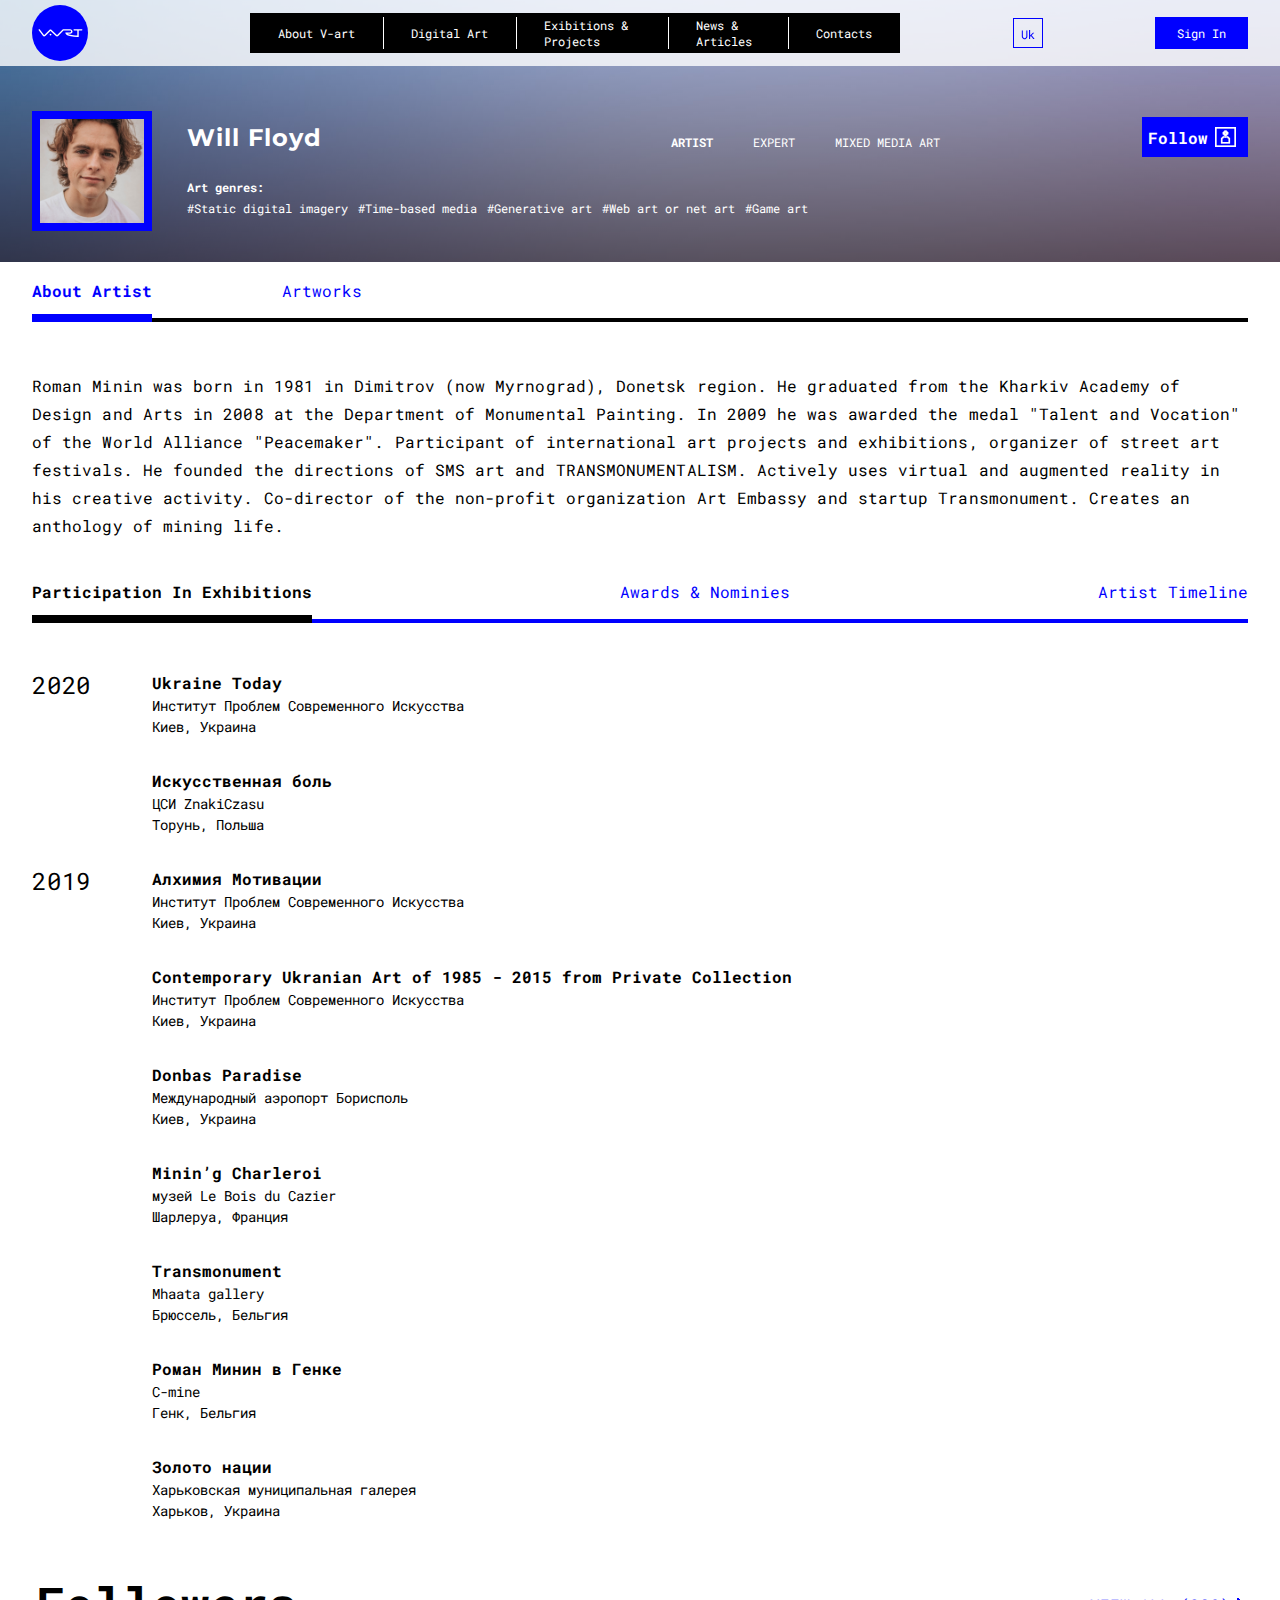
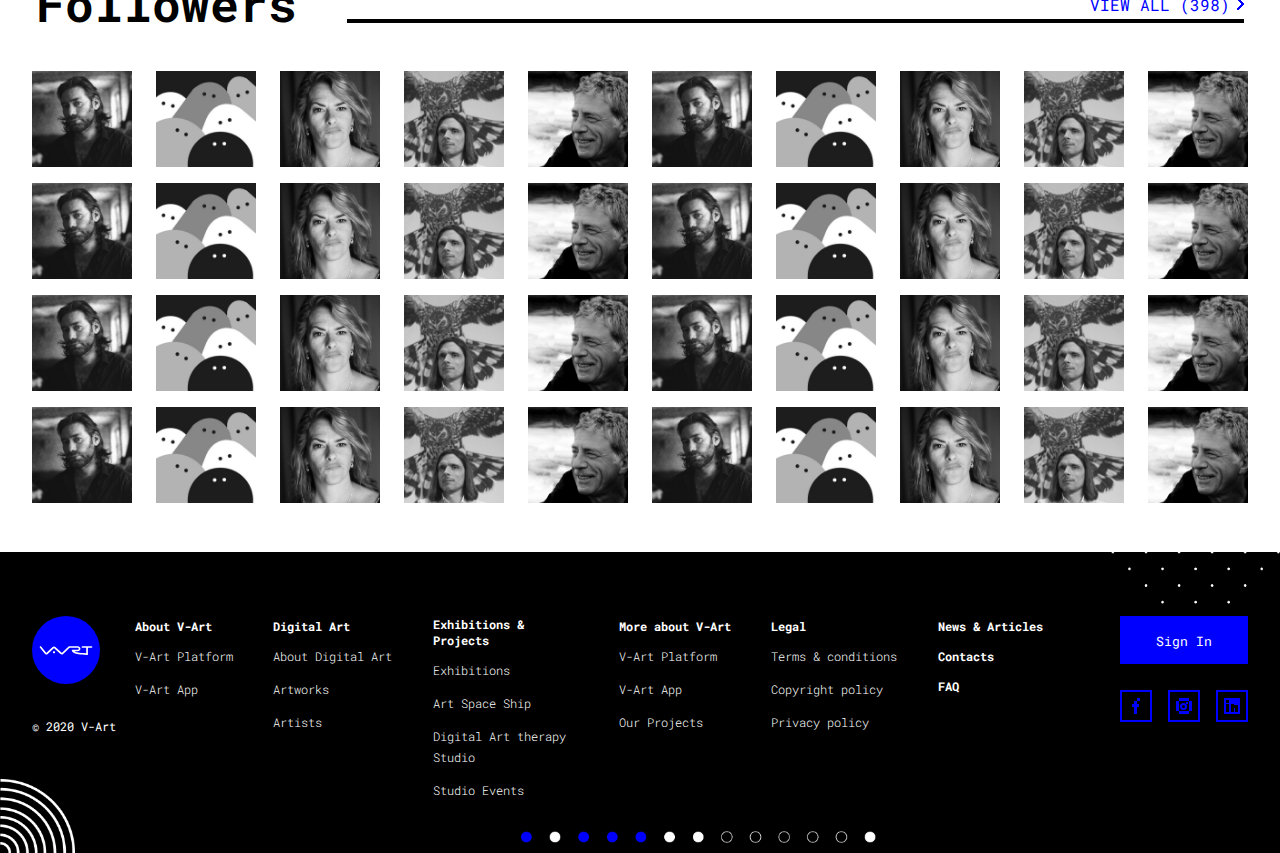
==== artist-about.html @ be8abd03 "add artwork (list) & about artist page" ====
<!DOCTYPE html>
<html lang="ru">

<head>

	<meta charset="utf-8">
	<!-- <base href="/"> -->

	<title>About artist - V-Art</title>
	<meta name="description" content="">

	<meta http-equiv="X-UA-Compatible" content="IE=edge">
	<meta name="viewport" content="width=device-width, initial-scale=1, maximum-scale=1">
	
	<!-- Template Basic Images Start -->
	<meta property="og:image" content="path/to/image.jpg">
	<link rel="icon" href="img/favicon/favicon.ico">
	<link rel="apple-touch-icon" sizes="180x180" href="img/favicon/apple-touch-icon-180x180.png">
	<!-- Template Basic Images End -->
	
	<!-- Custom Browsers Color Start -->
	<meta name="theme-color" content="#000">
	<!-- Custom Browsers Color End -->

	<link rel="stylesheet" href="css/owl.carousel.css">
	<link rel="stylesheet" href="css/main.min.css">

	<link rel="preconnect" href="https://fonts.gstatic.com">
	<link href="https://fonts.googleapis.com/css2?family=Montserrat:wght@400;700;900&family=Press+Start+2P&family=Roboto+Mono:wght@300;400;500;700&display=swap" rel="stylesheet">

	<link rel="apple-touch-icon" sizes="76x76" href="/apple-touch-icon.png">
	<link rel="icon" type="image/png" sizes="32x32" href="/favicon-32x32.png">
	<link rel="icon" type="image/png" sizes="16x16" href="/favicon-16x16.png">
	<link rel="manifest" href="/site.webmanifest">
	<meta name="msapplication-TileColor" content="#da532c">
	<meta name="theme-color" content="#ffffff">

</head>

<body>
	<div id="wrapper">
		<header id="vart-header" class="header">
			<div class="container">
				<div class="header-logo">
					<a href="/"><img src="img/logo-white.svg" alt="logo"></a>
				</div>
				<div class="mobile-menu" style="display: none;">
					<button class="menu-toggle"></button>
				</div>	
				<nav class="header-nav">
					<ul class="menu">
						<li>
							<a href="#"><span>About V-art</span></a>
							<div class="submenu">
								<ul>
									<li><a href="#">Company</a></li>
									<li><a href="#">V-Art Platform</a></li>
									<li><a href="#">V-Art App</a></li>
								</ul>
							</div>
						</li>
						<li>
							<a href="#"><span>Digital Art</span></a>
							<div class="submenu">
								<ul>
									<li><a href="#">About Digital Art</a></li>
									<li><a href="#">Artworks & Artists</a></li>
									<li><a href="#">Trends</a></li>
									<li><a href="#">Collections</a></li>
								</ul>
							</div>
						</li>
						<li>
							<a href="#"><span>Exibitions & Projects</span></a>
							<div class="submenu">
								<ul>
									<li><a href="#">Exhibitions</a></li>
									<li><a href="#">Art Space Ship</a></li>
									<li><a href="#">Digital Art <br> therapy Studio</a></li>
									<li><a href="#">Studio Events</a></li>
								</ul>
							</div>
						</li>
						<li><a href="#"><span>News & Articles</span></a></li>
						<li><a href="#"><span>Contacts</span></a></li>
					</ul>
				</nav>
				<div class="header-lang">
					<ul>
						<li><a lang="en" hreflang="en" href="#">En</a></li>
						<li class="current-lang"><a lang="uk" hreflang="uk" href="#">Uk</a></li>
						<li><a lang="ru" hreflang="ru" href="#">Ru</a></li>
					</ul>
				</div>
				<div class="header-signin">
					<a class="vart-link accent" href="#">Sign In</a>
				</div>
			</div>		
		</header>

		<div id="vart-artwork">
			<div class="artist-header">
				<div class="container">
					<div class="artist-background">
						<img src="img/gradient.jpeg" alt="gradient">
					</div>
					<div class="artist-content row">
						<div class="col-xl-1 col-0"></div>
						<div class="col-xl-7 col-lg-9 col-md-9 col-sm-9 col-10 artist-info">
							<div class="artist-logo">
								<img src="img/artist.jpeg" alt="">
							</div>
							<div class="artist-main">
								<div class="am-top">
									<div class="artist-name">Will Floyd</div>
									<ul class="artist-roles">
										<li>Artist</li>
										<li>Expert</li>
										<li>Mixed media art</li>
									</ul>
								</div>
								<div class="am-bottom">
									<span>Art genres:</span>
									<ul>
										<li>Static digital imagery</li>
										<li>Time-based media</li>
										<li>Generative art</li>
										<li>Web art or net art</li>
										<li>Game art</li>
									</ul>
								</div>
							</div>
						</div>
						<div class="col-xl-1 col-lg-1 col-md-1 col-sm-1 col-0"></div>														
						<div class="col-xl-2 col-lg-2 col-md-2 col-sm-2 col-2 artist-follow">
							<button class="follow">Follow</button>
						</div>														
						<div class="col-xl-1 col-0"></div>														
					</div>
				</div>
			</div>
			<div class="artist-wrapper">
				<div class="container">
					<div class="artist-chapters">
						<div class="chapters-line row">
							<div class="col-xl-1 col-0"></div>
							<div class="col-xl-10 col-lg-12 col-md-12 col-sm-12 col-12">
								<ul class="chapters-list">
									<li class="active"><a href="#chapter-about">about artist</a></li>
									<li><a href="#chapter-artwork">artworks</a></li>
								</ul>
							</div>
							<div class="col-xl-1 col-0"></div>
						</div>
						<div class="chapters-content">
							<div id="chapter-about" class="chapter">
								<div class="row">
									<div class="col-xl-1"></div>
									<div class="col-xl-10">
										<div class="about-description">
											<p>Roman Minin was born in 1981 in Dimitrov (now Myrnograd), Donetsk region. He graduated from the Kharkiv Academy of Design and Arts in 2008 at the Department of Monumental Painting. In 2009 he was awarded the medal "Talent and Vocation" of the World Alliance "Peacemaker". Participant of international art projects and exhibitions, organizer of street art festivals. He founded the directions of SMS art and TRANSMONUMENTALISM. Actively uses virtual and augmented reality in his creative activity. Co-director of the non-profit organization Art Embassy and startup Transmonument. Creates an anthology of mining life.</p>
										</div>
										<div class="about-content">
											<div class="ca-artwork-tablist">
												<ul class="tablist">
													<li><a href="#participation">Participation in exhibitions</a></li>
													<li><a href="#awards">awards & nominies</a></li>
													<li><a href="#timeline">Artist timeline</a></li>
												</ul>
												<div class="tabcontent">
													<div id="participation" class="artwork-tab">
														<ul class="participation-list">
															<li class="participation-item">
																<div class="participation-year">2020</div>
																<div class="participation-info">
																	<div class="pi-line">
																		<h5 class="participation-title">Ukraine Today</h5>
																		<div class="participation-description">
																			Институт Проблем Современного Искусства <br>Киев, Украина
																		</div>
																	</div>
																	<div class="pi-line">
																		<h5 class="participation-title">Искусственная боль </h5>
																		<div class="participation-description">
																			ЦСИ ZnakiCzasu <br>Торунь, Польша
																		</div>
																	</div>
																</div>
															</li>
															<li class="participation-item">
																<div class="participation-year">2019</div>
																<div class="participation-info">
																	<div class="pi-line">
																		<h5 class="participation-title">Алхимия Мотивации</h5>
																		<div class="participation-description">
																			Институт Проблем Современного Искусства <br>Киев, Украина
																		</div>
																	</div>
																	<div class="pi-line">
																		<h5 class="participation-title">Contemporary Ukranian Art of 1985 - 2015 from Private Collection</h5>
																		<div class="participation-description">
																			Институт Проблем Современного Искусства <br>Киев, Украина
																		</div>
																	</div>

																	<div class="pi-line">
																		<h5 class="participation-title">Donbas Paradise</h5>
																		<div class="participation-description">
																			Международный аэропорт Борисполь <br>Киев, Украина
																		</div>
																	</div>
																	<div class="pi-line">
																		<h5 class="participation-title">Minin’g Charleroi</h5>
																		<div class="participation-description">
																			музей Le Bois du Cazier <br>Шарлеруа, Франция
																		</div>
																	</div>
																	<div class="pi-line">
																		<h5 class="participation-title">Transmonument</h5>
																		<div class="participation-description">
																			Mhaata gallery <br>Брюссель, Бельгия
																		</div>
																	</div>
																	<div class="pi-line">
																		<h5 class="participation-title">Роман Минин в Генке</h5>
																		<div class="participation-description">
																			C-mine <br>Генк, Бельгия
																		</div>
																	</div>
																	<div class="pi-line">
																		<h5 class="participation-title">Золото нации</h5>
																		<div class="participation-description">
																			Харьковская муниципальная галерея <br>Харьков, Украина
																		</div>
																	</div>
																</div>
															</li>
														</ul>
													</div>
													<div id="awards" class="artwork-tab">
														<ul class="awards-list">
															<li class="awards-item">
																<div class="awards-year">2020</div>
																<div class="awards-info">
																	<h5 class="awards-title">«Artprise»<br>Пре́мія «PinchukArtCentre»</h5>
																	<div class="awards-description">Перший конкурс Премії «PinchukArtCentre» у 2009 році, до якого долучились понад 1 100 українських молодих художників. На першому конкурсі на премії надійшло понад 6000 заяв зі 125 країн. Відібрали 32 учасника, роботи яких були представлені в «PinchukArtCentre».</div>
																</div>
															</li>
															<li class="awards-item">
																<div class="awards-year">2018</div>
																<div class="awards-info">
																	<h5 class="awards-title">Премія Кандинського<br>Номінація «Проект року Media Art»</h5>
																	<div class="awards-description">Премія Кандинського — премія, встановлена в 2007 році російським культурним фондом «Артхроника» (Москва). Переможець визначається відвідувачами виставок, відвідувачами веб-сайту премії он-лайн, а так само за допомогою sms-голосування.</div>
																</div>
															</li>
															<li class="awards-item">
																<div class="awards-year">2015</div>
																<div class="awards-info">
																	<h5 class="awards-title">Премія Кіото</h5>
																	<div class="awards-description">Заснована в 1985 році японською керамічною компанією в Кіото як японський аналог Нобелівської премії. Її призначають за видатні дослідження в галузі: філософії, фундаментальних наук, передових технологій, з 1987 року(в кожній — раз в 4 роки).</div>
																</div>
															</li>
														</ul>
													</div>
													<div id="timeline" class="artwork-tab">
														<div class="timeline-list">
															<div class="timeline-item">
																<div class="ti-year">2020</div>
																<div class="ti-info">
																	<div class="ti-line">
																		<div class="ti-title">Премія Кіото</div>
																		<div class="ti-description">Заснована в 1985 році японською керамічною компанією в Кіото як японський аналог Нобелівської премії. Її призначають за видатні дослідження в галузі: філософії, фундаментальних наук, передових технологій, з 1987 року(в кожній — раз в 4 роки).</div>
																	</div>
																</div>
															</div>		
															<div class="timeline-item">
																<div class="ti-year">2019</div>
																<div class="ti-info">
																	<div class="ti-line">
																		<div class="ti-title">Премія Кіото</div>
																		<div class="ti-description">Заснована в 1985 році японською керамічною компанією в Кіото як японський аналог Нобелівської премії. Її призначають за видатні дослідження в галузі: філософії, фундаментальних наук, передових технологій, з 1987 року(в кожній — раз в 4 роки).</div>
																	</div>
																</div>
															</div>
															<div class="timeline-item">
																<div class="ti-year">2018</div>
																<div class="ti-info">
																	<div class="ti-line">
																		<div class="ti-title">Премія Кіото</div>
																		<div class="ti-description">Заснована в 1985 році японською керамічною компанією в Кіото як японський аналог Нобелівської премії. Її призначають за видатні дослідження в галузі: філософії, фундаментальних наук, передових технологій, з 1987 року(в кожній — раз в 4 роки).</div>
																		<div class="ti-image"><img src="img/minin.jpg" alt="minin"></div>
																	</div>
																	<div class="ti-line">
																		<div class="ti-title">Премія Кіото</div>
																		<div class="ti-description">Заснована в 1985 році японською керамічною компанією в Кіото як японський аналог Нобелівської премії. Її призначають за видатні дослідження в галузі: філософії, фундаментальних наук, передових технологій, з 1987 року(в кожній — раз в 4 роки).</div>
																	</div>
																</div>
															</div>		
														</div>
													</div>
												</div>
											</div>
										</div>
										<div class="about-followers">
											<div class="vart-head row">
												<div class="vh-title">
													<h3 class="vart-heading">Followers</h3>
												</div>
												<div class="vh-line">
													<a class="vart-head-link" href="#">View all <span>(398)</span></a>
												</div>
											</div>
											<div class="followers-list">
												<div class="follower"><a href="#"><img src="img/artist1.jpg"></a></div>
												<div class="follower"><a href="#"><img src="img/artist2.jpg"></a></div>
												<div class="follower"><a href="#"><img src="img/artist3.jpg"></a></div>
												<div class="follower"><a href="#"><img src="img/artist4.jpg"></a></div>
												<div class="follower"><a href="#"><img src="img/artist5.jpg"></a></div>
												<div class="follower"><a href="#"><img src="img/artist1.jpg"></a></div>
												<div class="follower"><a href="#"><img src="img/artist2.jpg"></a></div>
												<div class="follower"><a href="#"><img src="img/artist3.jpg"></a></div>
												<div class="follower"><a href="#"><img src="img/artist4.jpg"></a></div>
												<div class="follower"><a href="#"><img src="img/artist5.jpg"></a></div>
												<div class="follower"><a href="#"><img src="img/artist1.jpg"></a></div>
												<div class="follower"><a href="#"><img src="img/artist2.jpg"></a></div>
												<div class="follower"><a href="#"><img src="img/artist3.jpg"></a></div>
												<div class="follower"><a href="#"><img src="img/artist4.jpg"></a></div>
												<div class="follower"><a href="#"><img src="img/artist5.jpg"></a></div>
												<div class="follower"><a href="#"><img src="img/artist1.jpg"></a></div>
												<div class="follower"><a href="#"><img src="img/artist2.jpg"></a></div>
												<div class="follower"><a href="#"><img src="img/artist3.jpg"></a></div>
												<div class="follower"><a href="#"><img src="img/artist4.jpg"></a></div>
												<div class="follower"><a href="#"><img src="img/artist5.jpg"></a></div>
												<div class="follower"><a href="#"><img src="img/artist1.jpg"></a></div>
												<div class="follower"><a href="#"><img src="img/artist2.jpg"></a></div>
												<div class="follower"><a href="#"><img src="img/artist3.jpg"></a></div>
												<div class="follower"><a href="#"><img src="img/artist4.jpg"></a></div>
												<div class="follower"><a href="#"><img src="img/artist5.jpg"></a></div>
												<div class="follower"><a href="#"><img src="img/artist1.jpg"></a></div>
												<div class="follower"><a href="#"><img src="img/artist2.jpg"></a></div>
												<div class="follower"><a href="#"><img src="img/artist3.jpg"></a></div>
												<div class="follower"><a href="#"><img src="img/artist4.jpg"></a></div>
												<div class="follower"><a href="#"><img src="img/artist5.jpg"></a></div>
												<div class="follower"><a href="#"><img src="img/artist1.jpg"></a></div>
												<div class="follower"><a href="#"><img src="img/artist2.jpg"></a></div>
												<div class="follower"><a href="#"><img src="img/artist3.jpg"></a></div>
												<div class="follower"><a href="#"><img src="img/artist4.jpg"></a></div>
												<div class="follower"><a href="#"><img src="img/artist5.jpg"></a></div>
												<div class="follower"><a href="#"><img src="img/artist1.jpg"></a></div>
												<div class="follower"><a href="#"><img src="img/artist2.jpg"></a></div>
												<div class="follower"><a href="#"><img src="img/artist3.jpg"></a></div>
												<div class="follower"><a href="#"><img src="img/artist4.jpg"></a></div>
												<div class="follower"><a href="#"><img src="img/artist5.jpg"></a></div>
											</div>
										</div>	
									</div>
									<div class="col-xl-1"></div>
								</div>
							</div>
						</div>
					</div>
				</div>
			</div>
		</div>

		<footer id="vart-footer" class="footer">
			<div class="container">
				<div class="row">
					<div class="col col-xl-1 col-lg-1 col-md-2 col-sm-1 col-1">
						<div class="footer-logo">
							<a href="/"><img src="img/logo-white.svg" alt="logo"></a>
						</div>
						<div class="footer-copyright">© 2020 V-Art</div>
					</div>
					<div class="col col-1 col-spacer"></div>
					<div class="col col-xl-8 col-lg-9 col-md-8 col-sm-9 col-9 col-nav">
						<div class="footer-nav">
							<div class="column">
								<ul>
									<li>
										<a href="#">About V-Art</a>
										<ul class="subnav">
											<li><a href="#">V-Art Platform</a></li>
											<li><a href="#">V-Art App</a></li>
										</ul>
									</li>
								</ul>
							</div>
							<div class="column">
								<ul>
									<li>
										<a href="#">Digital Art</a>
										<ul class="subnav">
											<li><a href="#">About Digital Art</a></li>
											<li><a href="#">Artworks</a></li>
											<li><a href="#">Artists</a></li>
										</ul>
									</li>
								</ul>
							</div>
							<div class="column">
								<ul>
									<li>
										<a href="#">Exhibitions & Projects</a>
										<ul class="subnav">
											<li><a href="#">Exhibitions</a></li>
											<li><a href="#">Art Space Ship</a></li>
											<li><a href="#">Digital Art therapy Studio</a></li>
											<li><a href="#">Studio Events</a></li>
										</ul>
									</li>
								</ul>
							</div>
							<div class="column">
								<ul>
									<li>
										<a href="#">More about V-Art</a>
										<ul class="subnav">
											<li><a href="#">V-Art Platform</a></li>
											<li><a href="#">V-Art App</a></li>
											<li><a href="#">Our Projects</a></li>
										</ul>
									</li>
								</ul>
							</div>
							<div class="column">
								<ul>
									<li>
										<a href="#">Legal</a>
										<ul class="subnav">
											<li><a href="#">Terms & conditions</a></li>
											<li><a href="#">Copyright policy</a></li>
											<li><a href="#">Privacy policy</a></li>
										</ul>
									</li>
								</ul>
							</div>
							<div class="column">
								<ul>
									<li><a href="#">News & Articles</a></li>
									<li><a href="#">Contacts</a></li>
									<li><a href="#">FAQ</a></li>
								</ul>
							</div>
						</div>
					</div>
					<div class="col col-xl-2 col-lg-2 col-md-2 col-sm-2 col-2 col-social">
						<a class="vart-link accent" href="#">Sign In</a>
						<ul class="vart-social">
							<li class="facebook"><a href="#"><svg width="8" height="16" viewBox="0 0 8 16" fill="none" xmlns="http://www.w3.org/2000/svg"><rect x="5" width="3" height="3" fill="#0000FF"/><rect x="2" y="3" width="3" height="3" fill="#0000FF"/><rect y="6" width="7" height="3" fill="#0000FF"/><rect x="2" y="9" width="3" height="7" fill="#0000FF"/></svg></a></li>
							<li class="instagram"><a href="#"><svg width="16" height="16" viewBox="0 0 16 16" fill="none" xmlns="http://www.w3.org/2000/svg"><rect x="3" width="10" height="3" fill="#0000FF"/><rect x="10" y="4" width="2" height="2" fill="#0000FF"/><rect y="3" width="3" height="10" fill="#0000FF"/><rect x="13" y="3" width="3" height="10" fill="#0000FF"/><rect x="3" y="13" width="10" height="3" fill="#0000FF"/><circle cx="7.5" cy="8.5" r="2.5" stroke="#0000FF" stroke-width="2"/></svg></a></li>
							<li class="linkedin"><a href="#"><svg width="16" height="16" viewBox="0 0 16 16" fill="none" xmlns="http://www.w3.org/2000/svg"><rect width="16" height="16" fill="#0000FF"/><rect x="2" y="6" width="3" height="8" fill="black"/><rect x="7" y="6" width="3" height="8" fill="black"/><rect x="11" y="7" width="3" height="7" fill="black"/><rect x="9" y="7" width="5" height="3" fill="black"/><rect x="2" y="2" width="3" height="3" fill="black"/></svg></a></li>
						</ul>
					</div>
				</div>
			</div>

			<div class="elements">
				<div class="element footer-el1"><img src="img/footer-el1.png" alt="el1"></div>
				<div class="element footer-el2"><img src="img/footer-el2.png" alt="el2"></div>
				<div class="element footer-el3"><img src="img/footer-el3.png" alt="el3"></div>
			</div>
		</footer>
	</div>

	<script src="js/scripts.min.js"></script>
</body>
</html>
---- css/main.min.css ----
*,::after,::before{-webkit-box-sizing:border-box;box-sizing:border-box}html{font-family:sans-serif;line-height:1.15;-webkit-text-size-adjust:100%;-ms-text-size-adjust:100%;-ms-overflow-style:scrollbar;-webkit-tap-highlight-color:transparent}@-ms-viewport{width:device-width}article,aside,dialog,figcaption,figure,footer,header,hgroup,main,nav,section{display:block}body{margin:0;font-family:-apple-system,BlinkMacSystemFont,"Segoe UI",Roboto,"Helvetica Neue",Arial,sans-serif,"Apple Color Emoji","Segoe UI Emoji","Segoe UI Symbol";font-size:1rem;font-weight:400;line-height:1.5;color:#212529;text-align:left;background-color:#fff}[tabindex="-1"]:focus{outline:0!important}hr{-webkit-box-sizing:content-box;box-sizing:content-box;height:0;overflow:visible}h1,h2,h3,h4,h5,h6{margin-top:0;margin-bottom:.5rem}p{margin-top:0;margin-bottom:1rem}abbr[data-original-title],abbr[title]{text-decoration:underline;-webkit-text-decoration:underline dotted;text-decoration:underline dotted;cursor:help;border-bottom:0}address{margin-bottom:1rem;font-style:normal;line-height:inherit}dl,ol,ul{margin-top:0;margin-bottom:1rem}ol ol,ol ul,ul ol,ul ul{margin-bottom:0}dt{font-weight:700}dd{margin-bottom:.5rem;margin-left:0}blockquote{margin:0 0 1rem}dfn{font-style:italic}b,strong{font-weight:bolder}small{font-size:80%}sub,sup{position:relative;font-size:75%;line-height:0;vertical-align:baseline}sub{bottom:-.25em}sup{top:-.5em}a{color:#007bff;text-decoration:none;background-color:transparent;-webkit-text-decoration-skip:objects}a:hover{color:#0056b3;text-decoration:underline}a:not([href]):not([tabindex]){color:inherit;text-decoration:none}a:not([href]):not([tabindex]):focus,a:not([href]):not([tabindex]):hover{color:inherit;text-decoration:none}a:not([href]):not([tabindex]):focus{outline:0}code,kbd,pre,samp{font-family:monospace,monospace;font-size:1em}pre{margin-top:0;margin-bottom:1rem;overflow:auto;-ms-overflow-style:scrollbar}figure{margin:0 0 1rem}img{vertical-align:middle;border-style:none}svg:not(:root){overflow:hidden}table{border-collapse:collapse}caption{padding-top:.75rem;padding-bottom:.75rem;color:#6c757d;text-align:left;caption-side:bottom}th{text-align:inherit}label{display:inline-block;margin-bottom:.5rem}button{border-radius:0}button:focus{outline:1px dotted;outline:5px auto -webkit-focus-ring-color}button,input,optgroup,select,textarea{margin:0;font-family:inherit;font-size:inherit;line-height:inherit}button,input{overflow:visible}button,select{text-transform:none}[type=reset],[type=submit],button,html [type=button]{-webkit-appearance:button}[type=button]::-moz-focus-inner,[type=reset]::-moz-focus-inner,[type=submit]::-moz-focus-inner,button::-moz-focus-inner{padding:0;border-style:none}input[type=checkbox],input[type=radio]{-webkit-box-sizing:border-box;box-sizing:border-box;padding:0}input[type=date],input[type=datetime-local],input[type=month],input[type=time]{-webkit-appearance:listbox}textarea{overflow:auto;resize:vertical}fieldset{min-width:0;padding:0;margin:0;border:0}legend{display:block;width:100%;max-width:100%;padding:0;margin-bottom:.5rem;font-size:1.5rem;line-height:inherit;color:inherit;white-space:normal}progress{vertical-align:baseline}[type=number]::-webkit-inner-spin-button,[type=number]::-webkit-outer-spin-button{height:auto}[type=search]{outline-offset:-2px;-webkit-appearance:none}[type=search]::-webkit-search-cancel-button,[type=search]::-webkit-search-decoration{-webkit-appearance:none}::-webkit-file-upload-button{font:inherit;-webkit-appearance:button}output{display:inline-block}summary{display:list-item;cursor:pointer}template{display:none}[hidden]{display:none!important}@-ms-viewport{width:device-width}html{-webkit-box-sizing:border-box;box-sizing:border-box;-ms-overflow-style:scrollbar}*,::after,::before{-webkit-box-sizing:inherit;box-sizing:inherit}.container{width:100%;padding-right:12px;padding-left:12px;margin-right:auto;margin-left:auto}@media (min-width:1100px){.container{max-width:100%}}@media (min-width:1340px){.container{max-width:1262px}}@media (min-width:1440px){.container{max-width:1240px}}@media (min-width:1700px){.container{max-width:1464px}}.container-fluid{width:100%;padding-right:12px;padding-left:12px;margin-right:auto;margin-left:auto}.row{display:-webkit-box;display:-webkit-flex;display:-ms-flexbox;display:flex;-webkit-flex-wrap:wrap;-ms-flex-wrap:wrap;flex-wrap:wrap;margin-right:-12px;margin-left:-12px}.no-gutters{margin-right:0;margin-left:0}.no-gutters>.col,.no-gutters>[class*=col-]{padding-right:0;padding-left:0}.col,.col-1,.col-10,.col-11,.col-12,.col-2,.col-3,.col-4,.col-5,.col-6,.col-7,.col-8,.col-9,.col-auto,.col-lg,.col-lg-1,.col-lg-10,.col-lg-11,.col-lg-12,.col-lg-2,.col-lg-3,.col-lg-4,.col-lg-5,.col-lg-6,.col-lg-7,.col-lg-8,.col-lg-9,.col-lg-auto,.col-md,.col-md-1,.col-md-10,.col-md-11,.col-md-12,.col-md-2,.col-md-3,.col-md-4,.col-md-5,.col-md-6,.col-md-7,.col-md-8,.col-md-9,.col-md-auto,.col-sm,.col-sm-1,.col-sm-10,.col-sm-11,.col-sm-12,.col-sm-2,.col-sm-3,.col-sm-4,.col-sm-5,.col-sm-6,.col-sm-7,.col-sm-8,.col-sm-9,.col-sm-auto,.col-xl,.col-xl-1,.col-xl-10,.col-xl-11,.col-xl-12,.col-xl-2,.col-xl-3,.col-xl-4,.col-xl-5,.col-xl-6,.col-xl-7,.col-xl-8,.col-xl-9,.col-xl-auto{position:relative;width:100%;min-height:1px;padding-right:12px;padding-left:12px}.col{-webkit-flex-basis:0;-ms-flex-preferred-size:0;flex-basis:0;-webkit-box-flex:1;-webkit-flex-grow:1;-ms-flex-positive:1;flex-grow:1;max-width:100%}.col-auto{-webkit-box-flex:0;-webkit-flex:0 0 auto;-ms-flex:0 0 auto;flex:0 0 auto;width:auto;max-width:none}.col-1{-webkit-box-flex:0;-webkit-flex:0 0 8.33333%;-ms-flex:0 0 8.33333%;flex:0 0 8.33333%;max-width:8.33333%}.col-2{-webkit-box-flex:0;-webkit-flex:0 0 16.66667%;-ms-flex:0 0 16.66667%;flex:0 0 16.66667%;max-width:16.66667%}.col-3{-webkit-box-flex:0;-webkit-flex:0 0 25%;-ms-flex:0 0 25%;flex:0 0 25%;max-width:25%}.col-4{-webkit-box-flex:0;-webkit-flex:0 0 33.33333%;-ms-flex:0 0 33.33333%;flex:0 0 33.33333%;max-width:33.33333%}.col-5{-webkit-box-flex:0;-webkit-flex:0 0 41.66667%;-ms-flex:0 0 41.66667%;flex:0 0 41.66667%;max-width:41.66667%}.col-6{-webkit-box-flex:0;-webkit-flex:0 0 50%;-ms-flex:0 0 50%;flex:0 0 50%;max-width:50%}.col-7{-webkit-box-flex:0;-webkit-flex:0 0 58.33333%;-ms-flex:0 0 58.33333%;flex:0 0 58.33333%;max-width:58.33333%}.col-8{-webkit-box-flex:0;-webkit-flex:0 0 66.66667%;-ms-flex:0 0 66.66667%;flex:0 0 66.66667%;max-width:66.66667%}.col-9{-webkit-box-flex:0;-webkit-flex:0 0 75%;-ms-flex:0 0 75%;flex:0 0 75%;max-width:75%}.col-10{-webkit-box-flex:0;-webkit-flex:0 0 83.33333%;-ms-flex:0 0 83.33333%;flex:0 0 83.33333%;max-width:83.33333%}.col-11{-webkit-box-flex:0;-webkit-flex:0 0 91.66667%;-ms-flex:0 0 91.66667%;flex:0 0 91.66667%;max-width:91.66667%}.col-12{-webkit-box-flex:0;-webkit-flex:0 0 100%;-ms-flex:0 0 100%;flex:0 0 100%;max-width:100%}.order-first{-webkit-box-ordinal-group:0;-webkit-order:-1;-ms-flex-order:-1;order:-1}.order-last{-webkit-box-ordinal-group:14;-webkit-order:13;-ms-flex-order:13;order:13}.order-0{-webkit-box-ordinal-group:1;-webkit-order:0;-ms-flex-order:0;order:0}.order-1{-webkit-box-ordinal-group:2;-webkit-order:1;-ms-flex-order:1;order:1}.order-2{-webkit-box-ordinal-group:3;-webkit-order:2;-ms-flex-order:2;order:2}.order-3{-webkit-box-ordinal-group:4;-webkit-order:3;-ms-flex-order:3;order:3}.order-4{-webkit-box-ordinal-group:5;-webkit-order:4;-ms-flex-order:4;order:4}.order-5{-webkit-box-ordinal-group:6;-webkit-order:5;-ms-flex-order:5;order:5}.order-6{-webkit-box-ordinal-group:7;-webkit-order:6;-ms-flex-order:6;order:6}.order-7{-webkit-box-ordinal-group:8;-webkit-order:7;-ms-flex-order:7;order:7}.order-8{-webkit-box-ordinal-group:9;-webkit-order:8;-ms-flex-order:8;order:8}.order-9{-webkit-box-ordinal-group:10;-webkit-order:9;-ms-flex-order:9;order:9}.order-10{-webkit-box-ordinal-group:11;-webkit-order:10;-ms-flex-order:10;order:10}.order-11{-webkit-box-ordinal-group:12;-webkit-order:11;-ms-flex-order:11;order:11}.order-12{-webkit-box-ordinal-group:13;-webkit-order:12;-ms-flex-order:12;order:12}.offset-1{margin-left:8.33333%}.offset-2{margin-left:16.66667%}.offset-3{margin-left:25%}.offset-4{margin-left:33.33333%}.offset-5{margin-left:41.66667%}.offset-6{margin-left:50%}.offset-7{margin-left:58.33333%}.offset-8{margin-left:66.66667%}.offset-9{margin-left:75%}.offset-10{margin-left:83.33333%}.offset-11{margin-left:91.66667%}@media (min-width:1100px){.col-sm{-webkit-flex-basis:0;-ms-flex-preferred-size:0;flex-basis:0;-webkit-box-flex:1;-webkit-flex-grow:1;-ms-flex-positive:1;flex-grow:1;max-width:100%}.col-sm-auto{-webkit-box-flex:0;-webkit-flex:0 0 auto;-ms-flex:0 0 auto;flex:0 0 auto;width:auto;max-width:none}.col-sm-1{-webkit-box-flex:0;-webkit-flex:0 0 8.33333%;-ms-flex:0 0 8.33333%;flex:0 0 8.33333%;max-width:8.33333%}.col-sm-2{-webkit-box-flex:0;-webkit-flex:0 0 16.66667%;-ms-flex:0 0 16.66667%;flex:0 0 16.66667%;max-width:16.66667%}.col-sm-3{-webkit-box-flex:0;-webkit-flex:0 0 25%;-ms-flex:0 0 25%;flex:0 0 25%;max-width:25%}.col-sm-4{-webkit-box-flex:0;-webkit-flex:0 0 33.33333%;-ms-flex:0 0 33.33333%;flex:0 0 33.33333%;max-width:33.33333%}.col-sm-5{-webkit-box-flex:0;-webkit-flex:0 0 41.66667%;-ms-flex:0 0 41.66667%;flex:0 0 41.66667%;max-width:41.66667%}.col-sm-6{-webkit-box-flex:0;-webkit-flex:0 0 50%;-ms-flex:0 0 50%;flex:0 0 50%;max-width:50%}.col-sm-7{-webkit-box-flex:0;-webkit-flex:0 0 58.33333%;-ms-flex:0 0 58.33333%;flex:0 0 58.33333%;max-width:58.33333%}.col-sm-8{-webkit-box-flex:0;-webkit-flex:0 0 66.66667%;-ms-flex:0 0 66.66667%;flex:0 0 66.66667%;max-width:66.66667%}.col-sm-9{-webkit-box-flex:0;-webkit-flex:0 0 75%;-ms-flex:0 0 75%;flex:0 0 75%;max-width:75%}.col-sm-10{-webkit-box-flex:0;-webkit-flex:0 0 83.33333%;-ms-flex:0 0 83.33333%;flex:0 0 83.33333%;max-width:83.33333%}.col-sm-11{-webkit-box-flex:0;-webkit-flex:0 0 91.66667%;-ms-flex:0 0 91.66667%;flex:0 0 91.66667%;max-width:91.66667%}.col-sm-12{-webkit-box-flex:0;-webkit-flex:0 0 100%;-ms-flex:0 0 100%;flex:0 0 100%;max-width:100%}.order-sm-first{-webkit-box-ordinal-group:0;-webkit-order:-1;-ms-flex-order:-1;order:-1}.order-sm-last{-webkit-box-ordinal-group:14;-webkit-order:13;-ms-flex-order:13;order:13}.order-sm-0{-webkit-box-ordinal-group:1;-webkit-order:0;-ms-flex-order:0;order:0}.order-sm-1{-webkit-box-ordinal-group:2;-webkit-order:1;-ms-flex-order:1;order:1}.order-sm-2{-webkit-box-ordinal-group:3;-webkit-order:2;-ms-flex-order:2;order:2}.order-sm-3{-webkit-box-ordinal-group:4;-webkit-order:3;-ms-flex-order:3;order:3}.order-sm-4{-webkit-box-ordinal-group:5;-webkit-order:4;-ms-flex-order:4;order:4}.order-sm-5{-webkit-box-ordinal-group:6;-webkit-order:5;-ms-flex-order:5;order:5}.order-sm-6{-webkit-box-ordinal-group:7;-webkit-order:6;-ms-flex-order:6;order:6}.order-sm-7{-webkit-box-ordinal-group:8;-webkit-order:7;-ms-flex-order:7;order:7}.order-sm-8{-webkit-box-ordinal-group:9;-webkit-order:8;-ms-flex-order:8;order:8}.order-sm-9{-webkit-box-ordinal-group:10;-webkit-order:9;-ms-flex-order:9;order:9}.order-sm-10{-webkit-box-ordinal-group:11;-webkit-order:10;-ms-flex-order:10;order:10}.order-sm-11{-webkit-box-ordinal-group:12;-webkit-order:11;-ms-flex-order:11;order:11}.order-sm-12{-webkit-box-ordinal-group:13;-webkit-order:12;-ms-flex-order:12;order:12}.offset-sm-0{margin-left:0}.offset-sm-1{margin-left:8.33333%}.offset-sm-2{margin-left:16.66667%}.offset-sm-3{margin-left:25%}.offset-sm-4{margin-left:33.33333%}.offset-sm-5{margin-left:41.66667%}.offset-sm-6{margin-left:50%}.offset-sm-7{margin-left:58.33333%}.offset-sm-8{margin-left:66.66667%}.offset-sm-9{margin-left:75%}.offset-sm-10{margin-left:83.33333%}.offset-sm-11{margin-left:91.66667%}}@media (min-width:1340px){.col-md{-webkit-flex-basis:0;-ms-flex-preferred-size:0;flex-basis:0;-webkit-box-flex:1;-webkit-flex-grow:1;-ms-flex-positive:1;flex-grow:1;max-width:100%}.col-md-auto{-webkit-box-flex:0;-webkit-flex:0 0 auto;-ms-flex:0 0 auto;flex:0 0 auto;width:auto;max-width:none}.col-md-1{-webkit-box-flex:0;-webkit-flex:0 0 8.33333%;-ms-flex:0 0 8.33333%;flex:0 0 8.33333%;max-width:8.33333%}.col-md-2{-webkit-box-flex:0;-webkit-flex:0 0 16.66667%;-ms-flex:0 0 16.66667%;flex:0 0 16.66667%;max-width:16.66667%}.col-md-3{-webkit-box-flex:0;-webkit-flex:0 0 25%;-ms-flex:0 0 25%;flex:0 0 25%;max-width:25%}.col-md-4{-webkit-box-flex:0;-webkit-flex:0 0 33.33333%;-ms-flex:0 0 33.33333%;flex:0 0 33.33333%;max-width:33.33333%}.col-md-5{-webkit-box-flex:0;-webkit-flex:0 0 41.66667%;-ms-flex:0 0 41.66667%;flex:0 0 41.66667%;max-width:41.66667%}.col-md-6{-webkit-box-flex:0;-webkit-flex:0 0 50%;-ms-flex:0 0 50%;flex:0 0 50%;max-width:50%}.col-md-7{-webkit-box-flex:0;-webkit-flex:0 0 58.33333%;-ms-flex:0 0 58.33333%;flex:0 0 58.33333%;max-width:58.33333%}.col-md-8{-webkit-box-flex:0;-webkit-flex:0 0 66.66667%;-ms-flex:0 0 66.66667%;flex:0 0 66.66667%;max-width:66.66667%}.col-md-9{-webkit-box-flex:0;-webkit-flex:0 0 75%;-ms-flex:0 0 75%;flex:0 0 75%;max-width:75%}.col-md-10{-webkit-box-flex:0;-webkit-flex:0 0 83.33333%;-ms-flex:0 0 83.33333%;flex:0 0 83.33333%;max-width:83.33333%}.col-md-11{-webkit-box-flex:0;-webkit-flex:0 0 91.66667%;-ms-flex:0 0 91.66667%;flex:0 0 91.66667%;max-width:91.66667%}.col-md-12{-webkit-box-flex:0;-webkit-flex:0 0 100%;-ms-flex:0 0 100%;flex:0 0 100%;max-width:100%}.order-md-first{-webkit-box-ordinal-group:0;-webkit-order:-1;-ms-flex-order:-1;order:-1}.order-md-last{-webkit-box-ordinal-group:14;-webkit-order:13;-ms-flex-order:13;order:13}.order-md-0{-webkit-box-ordinal-group:1;-webkit-order:0;-ms-flex-order:0;order:0}.order-md-1{-webkit-box-ordinal-group:2;-webkit-order:1;-ms-flex-order:1;order:1}.order-md-2{-webkit-box-ordinal-group:3;-webkit-order:2;-ms-flex-order:2;order:2}.order-md-3{-webkit-box-ordinal-group:4;-webkit-order:3;-ms-flex-order:3;order:3}.order-md-4{-webkit-box-ordinal-group:5;-webkit-order:4;-ms-flex-order:4;order:4}.order-md-5{-webkit-box-ordinal-group:6;-webkit-order:5;-ms-flex-order:5;order:5}.order-md-6{-webkit-box-ordinal-group:7;-webkit-order:6;-ms-flex-order:6;order:6}.order-md-7{-webkit-box-ordinal-group:8;-webkit-order:7;-ms-flex-order:7;order:7}.order-md-8{-webkit-box-ordinal-group:9;-webkit-order:8;-ms-flex-order:8;order:8}.order-md-9{-webkit-box-ordinal-group:10;-webkit-order:9;-ms-flex-order:9;order:9}.order-md-10{-webkit-box-ordinal-group:11;-webkit-order:10;-ms-flex-order:10;order:10}.order-md-11{-webkit-box-ordinal-group:12;-webkit-order:11;-ms-flex-order:11;order:11}.order-md-12{-webkit-box-ordinal-group:13;-webkit-order:12;-ms-flex-order:12;order:12}.offset-md-0{margin-left:0}.offset-md-1{margin-left:8.33333%}.offset-md-2{margin-left:16.66667%}.offset-md-3{margin-left:25%}.offset-md-4{margin-left:33.33333%}.offset-md-5{margin-left:41.66667%}.offset-md-6{margin-left:50%}.offset-md-7{margin-left:58.33333%}.offset-md-8{margin-left:66.66667%}.offset-md-9{margin-left:75%}.offset-md-10{margin-left:83.33333%}.offset-md-11{margin-left:91.66667%}}@media (min-width:1440px){.col-lg{-webkit-flex-basis:0;-ms-flex-preferred-size:0;flex-basis:0;-webkit-box-flex:1;-webkit-flex-grow:1;-ms-flex-positive:1;flex-grow:1;max-width:100%}.col-lg-auto{-webkit-box-flex:0;-webkit-flex:0 0 auto;-ms-flex:0 0 auto;flex:0 0 auto;width:auto;max-width:none}.col-lg-1{-webkit-box-flex:0;-webkit-flex:0 0 8.33333%;-ms-flex:0 0 8.33333%;flex:0 0 8.33333%;max-width:8.33333%}.col-lg-2{-webkit-box-flex:0;-webkit-flex:0 0 16.66667%;-ms-flex:0 0 16.66667%;flex:0 0 16.66667%;max-width:16.66667%}.col-lg-3{-webkit-box-flex:0;-webkit-flex:0 0 25%;-ms-flex:0 0 25%;flex:0 0 25%;max-width:25%}.col-lg-4{-webkit-box-flex:0;-webkit-flex:0 0 33.33333%;-ms-flex:0 0 33.33333%;flex:0 0 33.33333%;max-width:33.33333%}.col-lg-5{-webkit-box-flex:0;-webkit-flex:0 0 41.66667%;-ms-flex:0 0 41.66667%;flex:0 0 41.66667%;max-width:41.66667%}.col-lg-6{-webkit-box-flex:0;-webkit-flex:0 0 50%;-ms-flex:0 0 50%;flex:0 0 50%;max-width:50%}.col-lg-7{-webkit-box-flex:0;-webkit-flex:0 0 58.33333%;-ms-flex:0 0 58.33333%;flex:0 0 58.33333%;max-width:58.33333%}.col-lg-8{-webkit-box-flex:0;-webkit-flex:0 0 66.66667%;-ms-flex:0 0 66.66667%;flex:0 0 66.66667%;max-width:66.66667%}.col-lg-9{-webkit-box-flex:0;-webkit-flex:0 0 75%;-ms-flex:0 0 75%;flex:0 0 75%;max-width:75%}.col-lg-10{-webkit-box-flex:0;-webkit-flex:0 0 83.33333%;-ms-flex:0 0 83.33333%;flex:0 0 83.33333%;max-width:83.33333%}.col-lg-11{-webkit-box-flex:0;-webkit-flex:0 0 91.66667%;-ms-flex:0 0 91.66667%;flex:0 0 91.66667%;max-width:91.66667%}.col-lg-12{-webkit-box-flex:0;-webkit-flex:0 0 100%;-ms-flex:0 0 100%;flex:0 0 100%;max-width:100%}.order-lg-first{-webkit-box-ordinal-group:0;-webkit-order:-1;-ms-flex-order:-1;order:-1}.order-lg-last{-webkit-box-ordinal-group:14;-webkit-order:13;-ms-flex-order:13;order:13}.order-lg-0{-webkit-box-ordinal-group:1;-webkit-order:0;-ms-flex-order:0;order:0}.order-lg-1{-webkit-box-ordinal-group:2;-webkit-order:1;-ms-flex-order:1;order:1}.order-lg-2{-webkit-box-ordinal-group:3;-webkit-order:2;-ms-flex-order:2;order:2}.order-lg-3{-webkit-box-ordinal-group:4;-webkit-order:3;-ms-flex-order:3;order:3}.order-lg-4{-webkit-box-ordinal-group:5;-webkit-order:4;-ms-flex-order:4;order:4}.order-lg-5{-webkit-box-ordinal-group:6;-webkit-order:5;-ms-flex-order:5;order:5}.order-lg-6{-webkit-box-ordinal-group:7;-webkit-order:6;-ms-flex-order:6;order:6}.order-lg-7{-webkit-box-ordinal-group:8;-webkit-order:7;-ms-flex-order:7;order:7}.order-lg-8{-webkit-box-ordinal-group:9;-webkit-order:8;-ms-flex-order:8;order:8}.order-lg-9{-webkit-box-ordinal-group:10;-webkit-order:9;-ms-flex-order:9;order:9}.order-lg-10{-webkit-box-ordinal-group:11;-webkit-order:10;-ms-flex-order:10;order:10}.order-lg-11{-webkit-box-ordinal-group:12;-webkit-order:11;-ms-flex-order:11;order:11}.order-lg-12{-webkit-box-ordinal-group:13;-webkit-order:12;-ms-flex-order:12;order:12}.offset-lg-0{margin-left:0}.offset-lg-1{margin-left:8.33333%}.offset-lg-2{margin-left:16.66667%}.offset-lg-3{margin-left:25%}.offset-lg-4{margin-left:33.33333%}.offset-lg-5{margin-left:41.66667%}.offset-lg-6{margin-left:50%}.offset-lg-7{margin-left:58.33333%}.offset-lg-8{margin-left:66.66667%}.offset-lg-9{margin-left:75%}.offset-lg-10{margin-left:83.33333%}.offset-lg-11{margin-left:91.66667%}}@media (min-width:1700px){.col-xl{-webkit-flex-basis:0;-ms-flex-preferred-size:0;flex-basis:0;-webkit-box-flex:1;-webkit-flex-grow:1;-ms-flex-positive:1;flex-grow:1;max-width:100%}.col-xl-auto{-webkit-box-flex:0;-webkit-flex:0 0 auto;-ms-flex:0 0 auto;flex:0 0 auto;width:auto;max-width:none}.col-xl-1{-webkit-box-flex:0;-webkit-flex:0 0 8.33333%;-ms-flex:0 0 8.33333%;flex:0 0 8.33333%;max-width:8.33333%}.col-xl-2{-webkit-box-flex:0;-webkit-flex:0 0 16.66667%;-ms-flex:0 0 16.66667%;flex:0 0 16.66667%;max-width:16.66667%}.col-xl-3{-webkit-box-flex:0;-webkit-flex:0 0 25%;-ms-flex:0 0 25%;flex:0 0 25%;max-width:25%}.col-xl-4{-webkit-box-flex:0;-webkit-flex:0 0 33.33333%;-ms-flex:0 0 33.33333%;flex:0 0 33.33333%;max-width:33.33333%}.col-xl-5{-webkit-box-flex:0;-webkit-flex:0 0 41.66667%;-ms-flex:0 0 41.66667%;flex:0 0 41.66667%;max-width:41.66667%}.col-xl-6{-webkit-box-flex:0;-webkit-flex:0 0 50%;-ms-flex:0 0 50%;flex:0 0 50%;max-width:50%}.col-xl-7{-webkit-box-flex:0;-webkit-flex:0 0 58.33333%;-ms-flex:0 0 58.33333%;flex:0 0 58.33333%;max-width:58.33333%}.col-xl-8{-webkit-box-flex:0;-webkit-flex:0 0 66.66667%;-ms-flex:0 0 66.66667%;flex:0 0 66.66667%;max-width:66.66667%}.col-xl-9{-webkit-box-flex:0;-webkit-flex:0 0 75%;-ms-flex:0 0 75%;flex:0 0 75%;max-width:75%}.col-xl-10{-webkit-box-flex:0;-webkit-flex:0 0 83.33333%;-ms-flex:0 0 83.33333%;flex:0 0 83.33333%;max-width:83.33333%}.col-xl-11{-webkit-box-flex:0;-webkit-flex:0 0 91.66667%;-ms-flex:0 0 91.66667%;flex:0 0 91.66667%;max-width:91.66667%}.col-xl-12{-webkit-box-flex:0;-webkit-flex:0 0 100%;-ms-flex:0 0 100%;flex:0 0 100%;max-width:100%}.order-xl-first{-webkit-box-ordinal-group:0;-webkit-order:-1;-ms-flex-order:-1;order:-1}.order-xl-last{-webkit-box-ordinal-group:14;-webkit-order:13;-ms-flex-order:13;order:13}.order-xl-0{-webkit-box-ordinal-group:1;-webkit-order:0;-ms-flex-order:0;order:0}.order-xl-1{-webkit-box-ordinal-group:2;-webkit-order:1;-ms-flex-order:1;order:1}.order-xl-2{-webkit-box-ordinal-group:3;-webkit-order:2;-ms-flex-order:2;order:2}.order-xl-3{-webkit-box-ordinal-group:4;-webkit-order:3;-ms-flex-order:3;order:3}.order-xl-4{-webkit-box-ordinal-group:5;-webkit-order:4;-ms-flex-order:4;order:4}.order-xl-5{-webkit-box-ordinal-group:6;-webkit-order:5;-ms-flex-order:5;order:5}.order-xl-6{-webkit-box-ordinal-group:7;-webkit-order:6;-ms-flex-order:6;order:6}.order-xl-7{-webkit-box-ordinal-group:8;-webkit-order:7;-ms-flex-order:7;order:7}.order-xl-8{-webkit-box-ordinal-group:9;-webkit-order:8;-ms-flex-order:8;order:8}.order-xl-9{-webkit-box-ordinal-group:10;-webkit-order:9;-ms-flex-order:9;order:9}.order-xl-10{-webkit-box-ordinal-group:11;-webkit-order:10;-ms-flex-order:10;order:10}.order-xl-11{-webkit-box-ordinal-group:12;-webkit-order:11;-ms-flex-order:11;order:11}.order-xl-12{-webkit-box-ordinal-group:13;-webkit-order:12;-ms-flex-order:12;order:12}.offset-xl-0{margin-left:0}.offset-xl-1{margin-left:8.33333%}.offset-xl-2{margin-left:16.66667%}.offset-xl-3{margin-left:25%}.offset-xl-4{margin-left:33.33333%}.offset-xl-5{margin-left:41.66667%}.offset-xl-6{margin-left:50%}.offset-xl-7{margin-left:58.33333%}.offset-xl-8{margin-left:66.66667%}.offset-xl-9{margin-left:75%}.offset-xl-10{margin-left:83.33333%}.offset-xl-11{margin-left:91.66667%}}.d-none{display:none!important}.d-inline{display:inline!important}.d-inline-block{display:inline-block!important}.d-block{display:block!important}.d-table{display:table!important}.d-table-row{display:table-row!important}.d-table-cell{display:table-cell!important}.d-flex{display:-webkit-box!important;display:-webkit-flex!important;display:-ms-flexbox!important;display:flex!important}.d-inline-flex{display:-webkit-inline-box!important;display:-webkit-inline-flex!important;display:-ms-inline-flexbox!important;display:inline-flex!important}@media (min-width:1100px){.d-sm-none{display:none!important}.d-sm-inline{display:inline!important}.d-sm-inline-block{display:inline-block!important}.d-sm-block{display:block!important}.d-sm-table{display:table!important}.d-sm-table-row{display:table-row!important}.d-sm-table-cell{display:table-cell!important}.d-sm-flex{display:-webkit-box!important;display:-webkit-flex!important;display:-ms-flexbox!important;display:flex!important}.d-sm-inline-flex{display:-webkit-inline-box!important;display:-webkit-inline-flex!important;display:-ms-inline-flexbox!important;display:inline-flex!important}}@media (min-width:1340px){.d-md-none{display:none!important}.d-md-inline{display:inline!important}.d-md-inline-block{display:inline-block!important}.d-md-block{display:block!important}.d-md-table{display:table!important}.d-md-table-row{display:table-row!important}.d-md-table-cell{display:table-cell!important}.d-md-flex{display:-webkit-box!important;display:-webkit-flex!important;display:-ms-flexbox!important;display:flex!important}.d-md-inline-flex{display:-webkit-inline-box!important;display:-webkit-inline-flex!important;display:-ms-inline-flexbox!important;display:inline-flex!important}}@media (min-width:1440px){.d-lg-none{display:none!important}.d-lg-inline{display:inline!important}.d-lg-inline-block{display:inline-block!important}.d-lg-block{display:block!important}.d-lg-table{display:table!important}.d-lg-table-row{display:table-row!important}.d-lg-table-cell{display:table-cell!important}.d-lg-flex{display:-webkit-box!important;display:-webkit-flex!important;display:-ms-flexbox!important;display:flex!important}.d-lg-inline-flex{display:-webkit-inline-box!important;display:-webkit-inline-flex!important;display:-ms-inline-flexbox!important;display:inline-flex!important}}@media (min-width:1700px){.d-xl-none{display:none!important}.d-xl-inline{display:inline!important}.d-xl-inline-block{display:inline-block!important}.d-xl-block{display:block!important}.d-xl-table{display:table!important}.d-xl-table-row{display:table-row!important}.d-xl-table-cell{display:table-cell!important}.d-xl-flex{display:-webkit-box!important;display:-webkit-flex!important;display:-ms-flexbox!important;display:flex!important}.d-xl-inline-flex{display:-webkit-inline-box!important;display:-webkit-inline-flex!important;display:-ms-inline-flexbox!important;display:inline-flex!important}}@media print{.d-print-none{display:none!important}.d-print-inline{display:inline!important}.d-print-inline-block{display:inline-block!important}.d-print-block{display:block!important}.d-print-table{display:table!important}.d-print-table-row{display:table-row!important}.d-print-table-cell{display:table-cell!important}.d-print-flex{display:-webkit-box!important;display:-webkit-flex!important;display:-ms-flexbox!important;display:flex!important}.d-print-inline-flex{display:-webkit-inline-box!important;display:-webkit-inline-flex!important;display:-ms-inline-flexbox!important;display:inline-flex!important}}.flex-row{-webkit-box-orient:horizontal!important;-webkit-box-direction:normal!important;-webkit-flex-direction:row!important;-ms-flex-direction:row!important;flex-direction:row!important}.flex-column{-webkit-box-orient:vertical!important;-webkit-box-direction:normal!important;-webkit-flex-direction:column!important;-ms-flex-direction:column!important;flex-direction:column!important}.flex-row-reverse{-webkit-box-orient:horizontal!important;-webkit-box-direction:reverse!important;-webkit-flex-direction:row-reverse!important;-ms-flex-direction:row-reverse!important;flex-direction:row-reverse!important}.flex-column-reverse{-webkit-box-orient:vertical!important;-webkit-box-direction:reverse!important;-webkit-flex-direction:column-reverse!important;-ms-flex-direction:column-reverse!important;flex-direction:column-reverse!important}.flex-wrap{-webkit-flex-wrap:wrap!important;-ms-flex-wrap:wrap!important;flex-wrap:wrap!important}.flex-nowrap{-webkit-flex-wrap:nowrap!important;-ms-flex-wrap:nowrap!important;flex-wrap:nowrap!important}.flex-wrap-reverse{-webkit-flex-wrap:wrap-reverse!important;-ms-flex-wrap:wrap-reverse!important;flex-wrap:wrap-reverse!important}.justify-content-start{-webkit-box-pack:start!important;-webkit-justify-content:flex-start!important;-ms-flex-pack:start!important;justify-content:flex-start!important}.justify-content-end{-webkit-box-pack:end!important;-webkit-justify-content:flex-end!important;-ms-flex-pack:end!important;justify-content:flex-end!important}.justify-content-center{-webkit-box-pack:center!important;-webkit-justify-content:center!important;-ms-flex-pack:center!important;justify-content:center!important}.justify-content-between{-webkit-box-pack:justify!important;-webkit-justify-content:space-between!important;-ms-flex-pack:justify!important;justify-content:space-between!important}.justify-content-around{-webkit-justify-content:space-around!important;-ms-flex-pack:distribute!important;justify-content:space-around!important}.align-items-start{-webkit-box-align:start!important;-webkit-align-items:flex-start!important;-ms-flex-align:start!important;align-items:flex-start!important}.align-items-end{-webkit-box-align:end!important;-webkit-align-items:flex-end!important;-ms-flex-align:end!important;align-items:flex-end!important}.align-items-center{-webkit-box-align:center!important;-webkit-align-items:center!important;-ms-flex-align:center!important;align-items:center!important}.align-items-baseline{-webkit-box-align:baseline!important;-webkit-align-items:baseline!important;-ms-flex-align:baseline!important;align-items:baseline!important}.align-items-stretch{-webkit-box-align:stretch!important;-webkit-align-items:stretch!important;-ms-flex-align:stretch!important;align-items:stretch!important}.align-content-start{-webkit-align-content:flex-start!important;-ms-flex-line-pack:start!important;align-content:flex-start!important}.align-content-end{-webkit-align-content:flex-end!important;-ms-flex-line-pack:end!important;align-content:flex-end!important}.align-content-center{-webkit-align-content:center!important;-ms-flex-line-pack:center!important;align-content:center!important}.align-content-between{-webkit-align-content:space-between!important;-ms-flex-line-pack:justify!important;align-content:space-between!important}.align-content-around{-webkit-align-content:space-around!important;-ms-flex-line-pack:distribute!important;align-content:space-around!important}.align-content-stretch{-webkit-align-content:stretch!important;-ms-flex-line-pack:stretch!important;align-content:stretch!important}.align-self-auto{-webkit-align-self:auto!important;-ms-flex-item-align:auto!important;align-self:auto!important}.align-self-start{-webkit-align-self:flex-start!important;-ms-flex-item-align:start!important;align-self:flex-start!important}.align-self-end{-webkit-align-self:flex-end!important;-ms-flex-item-align:end!important;align-self:flex-end!important}.align-self-center{-webkit-align-self:center!important;-ms-flex-item-align:center!important;align-self:center!important}.align-self-baseline{-webkit-align-self:baseline!important;-ms-flex-item-align:baseline!important;align-self:baseline!important}.align-self-stretch{-webkit-align-self:stretch!important;-ms-flex-item-align:stretch!important;align-self:stretch!important}@media (min-width:1100px){.flex-sm-row{-webkit-box-orient:horizontal!important;-webkit-box-direction:normal!important;-webkit-flex-direction:row!important;-ms-flex-direction:row!important;flex-direction:row!important}.flex-sm-column{-webkit-box-orient:vertical!important;-webkit-box-direction:normal!important;-webkit-flex-direction:column!important;-ms-flex-direction:column!important;flex-direction:column!important}.flex-sm-row-reverse{-webkit-box-orient:horizontal!important;-webkit-box-direction:reverse!important;-webkit-flex-direction:row-reverse!important;-ms-flex-direction:row-reverse!important;flex-direction:row-reverse!important}.flex-sm-column-reverse{-webkit-box-orient:vertical!important;-webkit-box-direction:reverse!important;-webkit-flex-direction:column-reverse!important;-ms-flex-direction:column-reverse!important;flex-direction:column-reverse!important}.flex-sm-wrap{-webkit-flex-wrap:wrap!important;-ms-flex-wrap:wrap!important;flex-wrap:wrap!important}.flex-sm-nowrap{-webkit-flex-wrap:nowrap!important;-ms-flex-wrap:nowrap!important;flex-wrap:nowrap!important}.flex-sm-wrap-reverse{-webkit-flex-wrap:wrap-reverse!important;-ms-flex-wrap:wrap-reverse!important;flex-wrap:wrap-reverse!important}.justify-content-sm-start{-webkit-box-pack:start!important;-webkit-justify-content:flex-start!important;-ms-flex-pack:start!important;justify-content:flex-start!important}.justify-content-sm-end{-webkit-box-pack:end!important;-webkit-justify-content:flex-end!important;-ms-flex-pack:end!important;justify-content:flex-end!important}.justify-content-sm-center{-webkit-box-pack:center!important;-webkit-justify-content:center!important;-ms-flex-pack:center!important;justify-content:center!important}.justify-content-sm-between{-webkit-box-pack:justify!important;-webkit-justify-content:space-between!important;-ms-flex-pack:justify!important;justify-content:space-between!important}.justify-content-sm-around{-webkit-justify-content:space-around!important;-ms-flex-pack:distribute!important;justify-content:space-around!important}.align-items-sm-start{-webkit-box-align:start!important;-webkit-align-items:flex-start!important;-ms-flex-align:start!important;align-items:flex-start!important}.align-items-sm-end{-webkit-box-align:end!important;-webkit-align-items:flex-end!important;-ms-flex-align:end!important;align-items:flex-end!important}.align-items-sm-center{-webkit-box-align:center!important;-webkit-align-items:center!important;-ms-flex-align:center!important;align-items:center!important}.align-items-sm-baseline{-webkit-box-align:baseline!important;-webkit-align-items:baseline!important;-ms-flex-align:baseline!important;align-items:baseline!important}.align-items-sm-stretch{-webkit-box-align:stretch!important;-webkit-align-items:stretch!important;-ms-flex-align:stretch!important;align-items:stretch!important}.align-content-sm-start{-webkit-align-content:flex-start!important;-ms-flex-line-pack:start!important;align-content:flex-start!important}.align-content-sm-end{-webkit-align-content:flex-end!important;-ms-flex-line-pack:end!important;align-content:flex-end!important}.align-content-sm-center{-webkit-align-content:center!important;-ms-flex-line-pack:center!important;align-content:center!important}.align-content-sm-between{-webkit-align-content:space-between!important;-ms-flex-line-pack:justify!important;align-content:space-between!important}.align-content-sm-around{-webkit-align-content:space-around!important;-ms-flex-line-pack:distribute!important;align-content:space-around!important}.align-content-sm-stretch{-webkit-align-content:stretch!important;-ms-flex-line-pack:stretch!important;align-content:stretch!important}.align-self-sm-auto{-webkit-align-self:auto!important;-ms-flex-item-align:auto!important;align-self:auto!important}.align-self-sm-start{-webkit-align-self:flex-start!important;-ms-flex-item-align:start!important;align-self:flex-start!important}.align-self-sm-end{-webkit-align-self:flex-end!important;-ms-flex-item-align:end!important;align-self:flex-end!important}.align-self-sm-center{-webkit-align-self:center!important;-ms-flex-item-align:center!important;align-self:center!important}.align-self-sm-baseline{-webkit-align-self:baseline!important;-ms-flex-item-align:baseline!important;align-self:baseline!important}.align-self-sm-stretch{-webkit-align-self:stretch!important;-ms-flex-item-align:stretch!important;align-self:stretch!important}}@media (min-width:1340px){.flex-md-row{-webkit-box-orient:horizontal!important;-webkit-box-direction:normal!important;-webkit-flex-direction:row!important;-ms-flex-direction:row!important;flex-direction:row!important}.flex-md-column{-webkit-box-orient:vertical!important;-webkit-box-direction:normal!important;-webkit-flex-direction:column!important;-ms-flex-direction:column!important;flex-direction:column!important}.flex-md-row-reverse{-webkit-box-orient:horizontal!important;-webkit-box-direction:reverse!important;-webkit-flex-direction:row-reverse!important;-ms-flex-direction:row-reverse!important;flex-direction:row-reverse!important}.flex-md-column-reverse{-webkit-box-orient:vertical!important;-webkit-box-direction:reverse!important;-webkit-flex-direction:column-reverse!important;-ms-flex-direction:column-reverse!important;flex-direction:column-reverse!important}.flex-md-wrap{-webkit-flex-wrap:wrap!important;-ms-flex-wrap:wrap!important;flex-wrap:wrap!important}.flex-md-nowrap{-webkit-flex-wrap:nowrap!important;-ms-flex-wrap:nowrap!important;flex-wrap:nowrap!important}.flex-md-wrap-reverse{-webkit-flex-wrap:wrap-reverse!important;-ms-flex-wrap:wrap-reverse!important;flex-wrap:wrap-reverse!important}.justify-content-md-start{-webkit-box-pack:start!important;-webkit-justify-content:flex-start!important;-ms-flex-pack:start!important;justify-content:flex-start!important}.justify-content-md-end{-webkit-box-pack:end!important;-webkit-justify-content:flex-end!important;-ms-flex-pack:end!important;justify-content:flex-end!important}.justify-content-md-center{-webkit-box-pack:center!important;-webkit-justify-content:center!important;-ms-flex-pack:center!important;justify-content:center!important}.justify-content-md-between{-webkit-box-pack:justify!important;-webkit-justify-content:space-between!important;-ms-flex-pack:justify!important;justify-content:space-between!important}.justify-content-md-around{-webkit-justify-content:space-around!important;-ms-flex-pack:distribute!important;justify-content:space-around!important}.align-items-md-start{-webkit-box-align:start!important;-webkit-align-items:flex-start!important;-ms-flex-align:start!important;align-items:flex-start!important}.align-items-md-end{-webkit-box-align:end!important;-webkit-align-items:flex-end!important;-ms-flex-align:end!important;align-items:flex-end!important}.align-items-md-center{-webkit-box-align:center!important;-webkit-align-items:center!important;-ms-flex-align:center!important;align-items:center!important}.align-items-md-baseline{-webkit-box-align:baseline!important;-webkit-align-items:baseline!important;-ms-flex-align:baseline!important;align-items:baseline!important}.align-items-md-stretch{-webkit-box-align:stretch!important;-webkit-align-items:stretch!important;-ms-flex-align:stretch!important;align-items:stretch!important}.align-content-md-start{-webkit-align-content:flex-start!important;-ms-flex-line-pack:start!important;align-content:flex-start!important}.align-content-md-end{-webkit-align-content:flex-end!important;-ms-flex-line-pack:end!important;align-content:flex-end!important}.align-content-md-center{-webkit-align-content:center!important;-ms-flex-line-pack:center!important;align-content:center!important}.align-content-md-between{-webkit-align-content:space-between!important;-ms-flex-line-pack:justify!important;align-content:space-between!important}.align-content-md-around{-webkit-align-content:space-around!important;-ms-flex-line-pack:distribute!important;align-content:space-around!important}.align-content-md-stretch{-webkit-align-content:stretch!important;-ms-flex-line-pack:stretch!important;align-content:stretch!important}.align-self-md-auto{-webkit-align-self:auto!important;-ms-flex-item-align:auto!important;align-self:auto!important}.align-self-md-start{-webkit-align-self:flex-start!important;-ms-flex-item-align:start!important;align-self:flex-start!important}.align-self-md-end{-webkit-align-self:flex-end!important;-ms-flex-item-align:end!important;align-self:flex-end!important}.align-self-md-center{-webkit-align-self:center!important;-ms-flex-item-align:center!important;align-self:center!important}.align-self-md-baseline{-webkit-align-self:baseline!important;-ms-flex-item-align:baseline!important;align-self:baseline!important}.align-self-md-stretch{-webkit-align-self:stretch!important;-ms-flex-item-align:stretch!important;align-self:stretch!important}}@media (min-width:1440px){.flex-lg-row{-webkit-box-orient:horizontal!important;-webkit-box-direction:normal!important;-webkit-flex-direction:row!important;-ms-flex-direction:row!important;flex-direction:row!important}.flex-lg-column{-webkit-box-orient:vertical!important;-webkit-box-direction:normal!important;-webkit-flex-direction:column!important;-ms-flex-direction:column!important;flex-direction:column!important}.flex-lg-row-reverse{-webkit-box-orient:horizontal!important;-webkit-box-direction:reverse!important;-webkit-flex-direction:row-reverse!important;-ms-flex-direction:row-reverse!important;flex-direction:row-reverse!important}.flex-lg-column-reverse{-webkit-box-orient:vertical!important;-webkit-box-direction:reverse!important;-webkit-flex-direction:column-reverse!important;-ms-flex-direction:column-reverse!important;flex-direction:column-reverse!important}.flex-lg-wrap{-webkit-flex-wrap:wrap!important;-ms-flex-wrap:wrap!important;flex-wrap:wrap!important}.flex-lg-nowrap{-webkit-flex-wrap:nowrap!important;-ms-flex-wrap:nowrap!important;flex-wrap:nowrap!important}.flex-lg-wrap-reverse{-webkit-flex-wrap:wrap-reverse!important;-ms-flex-wrap:wrap-reverse!important;flex-wrap:wrap-reverse!important}.justify-content-lg-start{-webkit-box-pack:start!important;-webkit-justify-content:flex-start!important;-ms-flex-pack:start!important;justify-content:flex-start!important}.justify-content-lg-end{-webkit-box-pack:end!important;-webkit-justify-content:flex-end!important;-ms-flex-pack:end!important;justify-content:flex-end!important}.justify-content-lg-center{-webkit-box-pack:center!important;-webkit-justify-content:center!important;-ms-flex-pack:center!important;justify-content:center!important}.justify-content-lg-between{-webkit-box-pack:justify!important;-webkit-justify-content:space-between!important;-ms-flex-pack:justify!important;justify-content:space-between!important}.justify-content-lg-around{-webkit-justify-content:space-around!important;-ms-flex-pack:distribute!important;justify-content:space-around!important}.align-items-lg-start{-webkit-box-align:start!important;-webkit-align-items:flex-start!important;-ms-flex-align:start!important;align-items:flex-start!important}.align-items-lg-end{-webkit-box-align:end!important;-webkit-align-items:flex-end!important;-ms-flex-align:end!important;align-items:flex-end!important}.align-items-lg-center{-webkit-box-align:center!important;-webkit-align-items:center!important;-ms-flex-align:center!important;align-items:center!important}.align-items-lg-baseline{-webkit-box-align:baseline!important;-webkit-align-items:baseline!important;-ms-flex-align:baseline!important;align-items:baseline!important}.align-items-lg-stretch{-webkit-box-align:stretch!important;-webkit-align-items:stretch!important;-ms-flex-align:stretch!important;align-items:stretch!important}.align-content-lg-start{-webkit-align-content:flex-start!important;-ms-flex-line-pack:start!important;align-content:flex-start!important}.align-content-lg-end{-webkit-align-content:flex-end!important;-ms-flex-line-pack:end!important;align-content:flex-end!important}.align-content-lg-center{-webkit-align-content:center!important;-ms-flex-line-pack:center!important;align-content:center!important}.align-content-lg-between{-webkit-align-content:space-between!important;-ms-flex-line-pack:justify!important;align-content:space-between!important}.align-content-lg-around{-webkit-align-content:space-around!important;-ms-flex-line-pack:distribute!important;align-content:space-around!important}.align-content-lg-stretch{-webkit-align-content:stretch!important;-ms-flex-line-pack:stretch!important;align-content:stretch!important}.align-self-lg-auto{-webkit-align-self:auto!important;-ms-flex-item-align:auto!important;align-self:auto!important}.align-self-lg-start{-webkit-align-self:flex-start!important;-ms-flex-item-align:start!important;align-self:flex-start!important}.align-self-lg-end{-webkit-align-self:flex-end!important;-ms-flex-item-align:end!important;align-self:flex-end!important}.align-self-lg-center{-webkit-align-self:center!important;-ms-flex-item-align:center!important;align-self:center!important}.align-self-lg-baseline{-webkit-align-self:baseline!important;-ms-flex-item-align:baseline!important;align-self:baseline!important}.align-self-lg-stretch{-webkit-align-self:stretch!important;-ms-flex-item-align:stretch!important;align-self:stretch!important}}@media (min-width:1700px){.flex-xl-row{-webkit-box-orient:horizontal!important;-webkit-box-direction:normal!important;-webkit-flex-direction:row!important;-ms-flex-direction:row!important;flex-direction:row!important}.flex-xl-column{-webkit-box-orient:vertical!important;-webkit-box-direction:normal!important;-webkit-flex-direction:column!important;-ms-flex-direction:column!important;flex-direction:column!important}.flex-xl-row-reverse{-webkit-box-orient:horizontal!important;-webkit-box-direction:reverse!important;-webkit-flex-direction:row-reverse!important;-ms-flex-direction:row-reverse!important;flex-direction:row-reverse!important}.flex-xl-column-reverse{-webkit-box-orient:vertical!important;-webkit-box-direction:reverse!important;-webkit-flex-direction:column-reverse!important;-ms-flex-direction:column-reverse!important;flex-direction:column-reverse!important}.flex-xl-wrap{-webkit-flex-wrap:wrap!important;-ms-flex-wrap:wrap!important;flex-wrap:wrap!important}.flex-xl-nowrap{-webkit-flex-wrap:nowrap!important;-ms-flex-wrap:nowrap!important;flex-wrap:nowrap!important}.flex-xl-wrap-reverse{-webkit-flex-wrap:wrap-reverse!important;-ms-flex-wrap:wrap-reverse!important;flex-wrap:wrap-reverse!important}.justify-content-xl-start{-webkit-box-pack:start!important;-webkit-justify-content:flex-start!important;-ms-flex-pack:start!important;justify-content:flex-start!important}.justify-content-xl-end{-webkit-box-pack:end!important;-webkit-justify-content:flex-end!important;-ms-flex-pack:end!important;justify-content:flex-end!important}.justify-content-xl-center{-webkit-box-pack:center!important;-webkit-justify-content:center!important;-ms-flex-pack:center!important;justify-content:center!important}.justify-content-xl-between{-webkit-box-pack:justify!important;-webkit-justify-content:space-between!important;-ms-flex-pack:justify!important;justify-content:space-between!important}.justify-content-xl-around{-webkit-justify-content:space-around!important;-ms-flex-pack:distribute!important;justify-content:space-around!important}.align-items-xl-start{-webkit-box-align:start!important;-webkit-align-items:flex-start!important;-ms-flex-align:start!important;align-items:flex-start!important}.align-items-xl-end{-webkit-box-align:end!important;-webkit-align-items:flex-end!important;-ms-flex-align:end!important;align-items:flex-end!important}.align-items-xl-center{-webkit-box-align:center!important;-webkit-align-items:center!important;-ms-flex-align:center!important;align-items:center!important}.align-items-xl-baseline{-webkit-box-align:baseline!important;-webkit-align-items:baseline!important;-ms-flex-align:baseline!important;align-items:baseline!important}.align-items-xl-stretch{-webkit-box-align:stretch!important;-webkit-align-items:stretch!important;-ms-flex-align:stretch!important;align-items:stretch!important}.align-content-xl-start{-webkit-align-content:flex-start!important;-ms-flex-line-pack:start!important;align-content:flex-start!important}.align-content-xl-end{-webkit-align-content:flex-end!important;-ms-flex-line-pack:end!important;align-content:flex-end!important}.align-content-xl-center{-webkit-align-content:center!important;-ms-flex-line-pack:center!important;align-content:center!important}.align-content-xl-between{-webkit-align-content:space-between!important;-ms-flex-line-pack:justify!important;align-content:space-between!important}.align-content-xl-around{-webkit-align-content:space-around!important;-ms-flex-line-pack:distribute!important;align-content:space-around!important}.align-content-xl-stretch{-webkit-align-content:stretch!important;-ms-flex-line-pack:stretch!important;align-content:stretch!important}.align-self-xl-auto{-webkit-align-self:auto!important;-ms-flex-item-align:auto!important;align-self:auto!important}.align-self-xl-start{-webkit-align-self:flex-start!important;-ms-flex-item-align:start!important;align-self:flex-start!important}.align-self-xl-end{-webkit-align-self:flex-end!important;-ms-flex-item-align:end!important;align-self:flex-end!important}.align-self-xl-center{-webkit-align-self:center!important;-ms-flex-item-align:center!important;align-self:center!important}.align-self-xl-baseline{-webkit-align-self:baseline!important;-ms-flex-item-align:baseline!important;align-self:baseline!important}.align-self-xl-stretch{-webkit-align-self:stretch!important;-ms-flex-item-align:stretch!important;align-self:stretch!important}}.w-25{width:25%!important}.w-50{width:50%!important}.w-75{width:75%!important}.w-100{width:100%!important}.h-25{height:25%!important}.h-50{height:50%!important}.h-75{height:75%!important}.h-100{height:100%!important}.mw-100{max-width:100%!important}.mh-100{max-height:100%!important}::-webkit-input-placeholder{color:#000}::-moz-placeholder{color:#000}:-ms-input-placeholder{color:#000}::-ms-input-placeholder{color:#000}::placeholder{color:#000}button{background:0 0;outline:0;border:none;cursor:pointer}ul{list-style:none;margin:0;padding:0}a.vart-link{display:inline-block;height:61px;line-height:59px;text-align:center;-webkit-box-sizing:border-box;box-sizing:border-box;border:2px solid;background:#fff;border-color:#00f;color:#00f;font-weight:700;text-transform:capitalize;cursor:pointer;min-width:160px}a.vart-link:hover{border-color:#000;color:#000}a.vart-link.accent{background:#00f;color:#fff}a.vart-link.accent:hover{background:#000;border-color:#000;color:#fff}.vart-head h3{text-transform:capitalize}a,a:hover{color:#000;text-decoration:none}h1{font-style:normal;font-weight:700;font-size:32px;line-height:48px;color:#000}h1 span{display:inline-block;color:#000;background:#fff;padding:0 7px;margin:3px 0;white-space:nowrap}h2.vart-heading{font-family:Montserrat,sans-serif;font-size:72px;font-weight:900;line-height:1;letter-spacing:.05em;color:#000;text-align:center;margin:0;text-transform:uppercase}h2.vart-heading.accent{color:#00f}h2.vart-heading.left{text-align:left}h3{font-size:64px;line-height:.8;font-weight:700;margin-bottom:0}.vart-head-link{font-size:16px;text-transform:uppercase;color:#00f;padding-right:14px;background:url(../img/head-link-arrow.png) no-repeat right center;background-size:7px auto}.vart-head-tabs ul{display:-webkit-box;display:-webkit-flex;display:-ms-flexbox;display:flex;-webkit-box-pack:start;-webkit-justify-content:flex-start;-ms-flex-pack:start;justify-content:flex-start}.vart-head-tabs ul li{width:244px}.vart-head-tabs ul li a{position:relative;z-index:1;top:0;display:inline-block;line-height:51px;height:51px}.vart-head-tabs ul li.active a{border-bottom:8px solid #00f}.vart-subheading{color:#000;font-size:32px;font-weight:700;line-height:42px}img{display:block}body{background:#fff;font-family:"Roboto Mono",monospace;font-size:14px;line-height:21px;color:#000;overflow-x:hidden}body input,body textarea{border:none;outline:0}body input:focus:required:invalid,body textarea:focus:required:invalid{border-color:none}body input:required:valid,body textarea:required:valid{border-color:none}.elements .element{position:absolute;z-index:5}.elements .element img{width:100%;display:block}#vart-header{z-index:100;position:fixed;top:0;left:0;right:0;background:rgba(255,255,255,.8);padding:5px 0}#vart-header .container{display:-webkit-box;display:-webkit-flex;display:-ms-flexbox;display:flex;-webkit-flex-wrap:wrap;-ms-flex-wrap:wrap;flex-wrap:wrap;-webkit-box-pack:justify;-webkit-justify-content:space-between;-ms-flex-pack:justify;justify-content:space-between;-webkit-box-align:center;-webkit-align-items:center;-ms-flex-align:center;align-items:center}#vart-header .header-logo{margin-right:50px}#vart-header .header-logo a{display:block;border-radius:50%;overflow:hidden;background:#00f;width:96px;height:96px;display:-webkit-box;display:-webkit-flex;display:-ms-flexbox;display:flex;-webkit-box-align:center;-webkit-align-items:center;-ms-flex-align:center;align-items:center;-webkit-box-pack:center;-webkit-justify-content:center;-ms-flex-pack:center;justify-content:center}#vart-header .header-logo a img{display:block;width:76px}#vart-header .header-logo a:hover img{-webkit-filter:invert(1);filter:invert(1)}#vart-header .header-nav ul.menu{display:-webkit-box;display:-webkit-flex;display:-ms-flexbox;display:flex;width:830px}#vart-header .header-nav ul.menu>li{position:relative;-webkit-box-sizing:border-box;box-sizing:border-box;width:20%;background:#000}#vart-header .header-nav ul.menu>li>a{display:-webkit-box;display:-webkit-flex;display:-ms-flexbox;display:flex;height:52px;-webkit-box-align:center;-webkit-align-items:center;-ms-flex-align:center;align-items:center;padding:0 35px;color:#fff;text-align:center;text-decoration:none}#vart-header .header-nav ul.menu>li>a span{display:inline-block;text-align:left;line-height:18px}#vart-header .header-nav ul.menu>li:not(:last-child):after{content:'';z-index:1;position:absolute;top:50%;right:-.5px;-webkit-transform:translateY(-50%);-ms-transform:translateY(-50%);transform:translateY(-50%);display:block;height:32px;width:1px;background:#fff}#vart-header .header-nav .submenu{opacity:0;visibility:hidden;position:absolute;top:calc(100% - 5px);left:1px;right:1px;padding-top:12px;-webkit-box-shadow:0 12px 17px rgba(0,0,0,.14),0 5px 22px rgba(0,0,0,.12),0 7px 8px rgba(0,0,0,.2);box-shadow:0 12px 17px rgba(0,0,0,.14),0 5px 22px rgba(0,0,0,.12),0 7px 8px rgba(0,0,0,.2);-webkit-transition:all .15s linear;-o-transition:all .15s linear;transition:all .15s linear}#vart-header .header-nav .submenu ul{background:#fff;border:1px solid #000;-webkit-box-sizing:border-box;box-sizing:border-box;position:relative;padding:0 12px}#vart-header .header-nav .submenu ul li:not(:last-child){border-bottom:1px solid #000}#vart-header .header-nav .submenu ul li a{display:block;padding:12px 0;font-size:12px;line-height:16px}#vart-header .header-nav .submenu:before{content:'';position:absolute;display:block;height:12px;left:0;right:0;top:0;background:#00f}#vart-header .header-nav ul.menu>li:first-child .submenu{left:0}#vart-header .header-nav ul.menu>li .submenu:hover,#vart-header .header-nav ul.menu>li:hover .submenu{opacity:1;visibility:visible;top:100%}#vart-header .header-lang{position:relative}#vart-header .header-lang span{display:block;border:1px solid #00f;-webkit-box-sizing:border-box;box-sizing:border-box;width:32px;height:32px;line-height:30px;text-align:center;color:#00f;cursor:pointer}#vart-header .header-lang ul{opacity:0;visibility:hidden;border-left:1px solid #000;border-right:1px solid #000;border-bottom:1px solid #000;position:absolute;top:calc(100% - 1px);left:0;right:0}#vart-header .header-lang ul li{position:relative;-webkit-box-sizing:border-box;box-sizing:border-box}#vart-header .header-lang ul li a{display:block;width:30px;height:30px;line-height:30px;text-align:center;color:#000}#vart-header .header-lang ul li:before{content:'';display:block;position:absolute;top:-1px;left:50%;-webkit-transform:translateX(-50%);-ms-transform:translateX(-50%);transform:translateX(-50%);width:17px;height:2px;background:#000}#vart-header .header-lang ul li.hidden{display:none}#vart-header .header-lang:hover{-webkit-box-shadow:0 4px 5px rgba(0,0,0,.14),0 1px 10px rgba(0,0,0,.12),0 2px 4px rgba(0,0,0,.2);box-shadow:0 4px 5px rgba(0,0,0,.14),0 1px 10px rgba(0,0,0,.12),0 2px 4px rgba(0,0,0,.2)}#vart-header .header-lang:hover span{border-color:#000;background:#fff}#vart-header .header-lang:hover ul{background:#fff;-webkit-box-shadow:0 4px 5px rgba(0,0,0,.14),0 2px 4px rgba(0,0,0,.2);box-shadow:0 4px 5px rgba(0,0,0,.14),0 2px 4px rgba(0,0,0,.2);opacity:1;visibility:visible}#vart-header .header-signin a{height:50px;line-height:48px;padding:0 20px;font-weight:400}#vart-content section{position:relative}.vart-intro .intro-carousel .owl-nav{display:none!important}.vart-intro .intro-carousel .item-image,.vart-intro .intro-carousel .item-video{height:100vh;overflow:hidden}.vart-intro .intro-carousel .item-image img{display:block;height:100%;width:100%;-o-object-fit:cover;object-fit:cover}.vart-intro .intro-carousel .item-video{display:block}.vart-intro .intro-carousel .item-video video{display:block;width:100%;height:100%;-o-object-fit:cover;object-fit:cover}.vart-intro .intro-carousel .item-video+.item-image{display:none}.vart-intro .intro-content{position:absolute;z-index:6;bottom:16px;left:0;right:0}.vart-intro .intro-content .container>.row{display:-webkit-box;display:-webkit-flex;display:-ms-flexbox;display:flex;-webkit-flex-wrap:wrap;-ms-flex-wrap:wrap;flex-wrap:wrap;-webkit-box-pack:justify;-webkit-justify-content:space-between;-ms-flex-pack:justify;justify-content:space-between;-webkit-box-align:end;-webkit-align-items:flex-end;-ms-flex-align:end;align-items:flex-end}.vart-intro .intro-content .carousel-info .ci-nav{margin-bottom:15px;display:-webkit-box;display:-webkit-flex;display:-ms-flexbox;display:flex;-webkit-box-align:center;-webkit-align-items:center;-ms-flex-align:center;align-items:center}.vart-intro .intro-content .carousel-info .ci-nav button{position:relative;margin:0 5px;background-color:#00f;border:none;outline:0;-webkit-box-shadow:none;box-shadow:none;-webkit-box-sizing:border-box;box-sizing:border-box;width:22px;height:22px;cursor:pointer}.vart-intro .intro-content .carousel-info .ci-nav button.prev{background-image:url(../img/arrow-prev.svg);background-repeat:no-repeat;background-position:center;background-size:14px 10px}.vart-intro .intro-content .carousel-info .ci-nav button.next{background-image:url(../img/arrow-next.svg);background-repeat:no-repeat;background-position:center;background-size:14px 10px}.vart-intro .intro-content .carousel-info .ci-nav button:after{content:'';position:absolute;display:block;width:32px;height:32px;-webkit-box-sizing:border-box;box-sizing:border-box;border:1px solid #00f;top:50%;left:50%;-webkit-transform:translate(-50%,-50%);-ms-transform:translate(-50%,-50%);transform:translate(-50%,-50%)}.vart-intro .intro-content .carousel-info .ci-nav button:hover{background-color:#000}.vart-intro .intro-content .carousel-info .ci-nav button:hover:after{border:5px solid #000}.vart-intro .intro-content .carousel-info .ci-nav .counter{margin:0 15px;font-family:"Press Start 2P",cursive;font-size:37px;line-height:1;color:#fff}.vart-intro .intro-content .carousel-info .ci-nav .counter .current,.vart-intro .intro-content .carousel-info .ci-nav .counter .total{color:#000}.vart-intro .intro-content .carousel-info .ci-nav .counter .total{font-size:19px;position:relative;top:-3px;margin-left:-12px}.vart-intro .intro-content .carousel-info .ci-artist{background:#000;color:#fff;padding:8px 8px}.vart-intro .intro-content .carousel-info .ci-artist .artist-name{font-size:16px;line-height:1;font-weight:700;margin-bottom:4px}.vart-intro .intro-content .carousel-info .ci-artist .artist-info{font-size:12px;line-height:16px}.vart-intro .intro-content .intro-title{position:relative;padding:56px 0 50px}.vart-intro .intro-content .intro-title h1{margin-bottom:35px;padding-left:0;position:relative}.vart-intro .intro-content .intro-title h1:before{content:'';position:absolute;top:-56px;left:-83px;width:133px;height:76px;background:url(../img/intro-crosses.svg) no-repeat center}.vart-intro .intro-content .intro-title a{width:400px;font-size:16px}.vart-intro .intro-content .intro-title:after{content:'';position:absolute;left:16.5vw;bottom:140px;display:block;width:23vw;height:1.6vw;background:url(../img/intro-title-squares.svg) no-repeat center;background-size:contain}.vart-intro .elements .intro-el1{right:0;top:10.5vw;width:9.58vw}.vart-intro .elements .intro-el2{left:-1.5vw;bottom:0;width:12.5vw}.vart-exhibitions-projects{padding:100px 0 160px}.vart-exhibitions-projects .vart-heading{margin-bottom:120px}.vart-exhibitions-projects .projects-list{display:-webkit-box;display:-webkit-flex;display:-ms-flexbox;display:flex;-webkit-flex-wrap:wrap;-ms-flex-wrap:wrap;flex-wrap:wrap;-webkit-box-pack:justify;-webkit-justify-content:space-between;-ms-flex-pack:justify;justify-content:space-between}.vart-exhibitions-projects .projects-list .project{width:calc(33.33% - 16px);position:relative}.vart-exhibitions-projects .projects-list .project .project-image{position:relative;height:577px}.vart-exhibitions-projects .projects-list .project .project-image span{display:block;position:absolute}.vart-exhibitions-projects .projects-list .project .project-image span img{width:100%}.vart-exhibitions-projects .projects-list .project .project-content{display:-webkit-box;display:-webkit-flex;display:-ms-flexbox;display:flex;-webkit-flex-wrap:wrap;-ms-flex-wrap:wrap;flex-wrap:wrap;-webkit-box-pack:end;-webkit-justify-content:flex-end;-ms-flex-pack:end;justify-content:flex-end;position:absolute;z-index:6;bottom:1px;right:0}.vart-exhibitions-projects .projects-list .project .project-content h3.project-title{display:inline-block;padding:0 15px;font-family:Montserrat,sans-serif;text-transform:uppercase;color:#000;font-size:42px;font-weight:900;line-height:62px;letter-spacing:.04em;height:64px;background:#fff;border:2px solid #00f;margin-bottom:15px}.vart-exhibitions-projects .projects-list .project .project-content .project-info{height:192px;overflow:hidden;margin-left:calc(50% + 12px);margin-bottom:15px;font-size:16px;line-height:24px}.vart-exhibitions-projects .projects-list .project .project-content .vart-link{width:calc(50% - 12px)}.vart-exhibitions-projects .projects-list .project:nth-child(1) .project-image{width:275px}.vart-exhibitions-projects .projects-list .project:nth-child(1) .project-image .main{top:40px;right:0;z-index:3;width:80.3%}.vart-exhibitions-projects .projects-list .project:nth-child(1) .project-image .static-elements{z-index:2;width:61%;top:240px;left:0}.vart-exhibitions-projects .projects-list .project:nth-child(1) .project-image .cube{width:20.7%}.vart-exhibitions-projects .projects-list .project:nth-child(1) .project-image .pyramid{width:20.6%;z-index:5;top:210px;left:40.5%}.vart-exhibitions-projects .projects-list .project:nth-child(1) .project-image .cube-white{left:0;top:208px;z-index:3}.vart-exhibitions-projects .projects-list .project:nth-child(1) .project-image .cb1{z-index:1;top:383px;left:10%}.vart-exhibitions-projects .projects-list .project:nth-child(1) .project-image .cb2{z-index:1;top:303px;left:61%}.vart-exhibitions-projects .projects-list .project:nth-child(1) .project-image .cb3{z-index:2;top:430px;left:20%}.vart-exhibitions-projects .projects-list .project:nth-child(2) .project-image{width:303px}.vart-exhibitions-projects .projects-list .project:nth-child(2) .project-image .spaceman{top:60px;left:8.58%;z-index:3;width:80.53%}.vart-exhibitions-projects .projects-list .project:nth-child(2) .project-image .dots{top:140px;left:69%;z-index:2;width:31.68%}.vart-exhibitions-projects .projects-list .project:nth-child(2) .project-image .pyramid{top:160px;left:12.54%;z-index:4;width:18.32%}.vart-exhibitions-projects .projects-list .project:nth-child(2) .project-image .static-elements{z-index:4;width:68.65%;top:190px;left:0}.vart-exhibitions-projects .projects-list .project:nth-child(2) .project-image .cube{width:18.48%}.vart-exhibitions-projects .projects-list .project:nth-child(2) .project-image .cube-black{top:374px;left:37.29%}.vart-exhibitions-projects .projects-list .project:nth-child(2) .project-image .cb1{top:421px;left:46.2%}.vart-exhibitions-projects .projects-list .project:nth-child(2) .project-image .cb2{top:444px;left:18.48%}.vart-exhibitions-projects .projects-list .project:nth-child(3) .project-image{width:244px}.vart-exhibitions-projects .projects-list .project:nth-child(3) .project-image .head{width:62.7%;z-index:3;top:48px;left:22.54%}.vart-exhibitions-projects .projects-list .project:nth-child(3) .project-image .triangle{width:32.79%;z-index:2;top:140px;right:0}.vart-exhibitions-projects .projects-list .project:nth-child(3) .project-image .static{width:91.8%;z-index:1;top:144px;left:0}.vart-exhibitions-projects .projects-list .project:nth-child(3) .project-image .cube,.vart-exhibitions-projects .projects-list .project:nth-child(3) .project-image .pyramid{width:22.95%}.vart-exhibitions-projects .projects-list .project:nth-child(3) .project-image .pyramid{z-index:3;top:398px;left:22.95%}.vart-exhibitions-projects .projects-list .project:nth-child(3) .project-image .cb1{left:52.87%;top:247px}.vart-exhibitions-projects .projects-list .project:nth-child(3) .project-image .cb2{left:0;top:427px}.vart-exhibitions-projects .projects-list .project:nth-child(3) .project-image .cb3{left:57%;top:412px}.vart-exhibitions-projects .elements .ex-el1{left:-1.5vw;top:0;width:12.5vw}.vart-exhibitions-projects .elements .ex-el2{right:0;bottom:0;width:12.29vw}.vart-intrend{position:relative;background:#00f;overflow:hidden}.vart-intrend .container{display:-webkit-box;display:-webkit-flex;display:-ms-flexbox;display:flex;-webkit-box-align:center;-webkit-align-items:center;-ms-flex-align:center;align-items:center;-webkit-box-pack:justify;-webkit-justify-content:space-between;-ms-flex-pack:justify;justify-content:space-between}.vart-intrend .intrend-content,.vart-intrend .intrend-image{width:50%}.vart-intrend .intrend-image{position:relative;-webkit-box-sizing:border-box;box-sizing:border-box;padding-left:80px}.vart-intrend .intrend-image .dots{top:27px;left:160px;width:25.83vw;position:absolute;z-index:1}.vart-intrend .intrend-image .intrend{position:relative;width:21.15vw;z-index:2}.vart-intrend .intrend-content{padding-top:60px;padding-bottom:64px;padding-left:12px}.vart-intrend .intrend-content .vart-heading{text-align:left;color:#fff;padding-right:10%;margin-bottom:68px}.vart-intrend .intrend-content .vart-subheading{padding-right:20%;margin-bottom:35px}.vart-intrend .intrend-content .vart-link{margin-left:calc(50% + 12px)}.vart-intrend .elements .intrend-dots{left:0;bottom:0;width:13.55vw}.vart-intrend .elements .intrend-crosses{left:45.63vw;bottom:64px;width:8.75vw}.vart-intrend .elements .intrend-top-right{right:0;top:0;width:12.29vw}.vart-intrend .elements .intrend-radial{top:50%;left:8.1vw;-webkit-transform:translateY(-50%);-ms-transform:translateY(-50%);transform:translateY(-50%);height:112%;width:18%}.vart-intrend .elements .intrend-radial img{height:100%;-o-object-fit:contain;object-fit:contain}.vart-about{padding:88px 0 60px}.vart-about .container{display:-webkit-box;display:-webkit-flex;display:-ms-flexbox;display:flex;-webkit-flex-wrap:wrap;-ms-flex-wrap:wrap;flex-wrap:wrap;-webkit-box-pack:justify;-webkit-justify-content:space-between;-ms-flex-pack:justify;justify-content:space-between}.vart-about .container .about-content,.vart-about .container .about-image{width:50%;-webkit-box-sizing:border-box;box-sizing:border-box}.vart-about .container .about-image{padding-left:31px}.vart-about .container .about-image .about-image-inner{position:relative;width:523px;height:590px}.vart-about .container .about-image .about-image-inner img{position:absolute}.vart-about .container .about-image .about-image-inner .static{z-index:3;width:90.25%;top:56px;left:4.21%}.vart-about .container .about-image .about-image-inner .digital{z-index:5;width:62.77%;top:356px;left:0}.vart-about .container .about-image .about-image-inner .waves{z-index:5;width:37.13%;top:73px;left:212px}.vart-about .container .about-image .about-image-inner .flower{z-index:5;width:18.36%;top:0;left:20.65%}.vart-about .container .about-image .about-image-inner .flower-big{z-index:5;width:34%;top:240px;left:8.56%}.vart-about .container .about-image .about-image-inner .pyramid-blue{z-index:5;width:10.9%;top:230px;left:4.21%}.vart-about .container .about-image .about-image-inner .pyramid-white{z-index:4;width:10.9%;top:444px;left:56.02%}.vart-about .container .about-image .about-image-inner .cube{width:11.2%}.vart-about .container .about-image .about-image-inner .cube-black{z-index:2;top:396px;left:72.1%}.vart-about .container .about-image .about-image-inner .cbw1{z-index:4;top:183px;left:13%}.vart-about .container .about-image .about-image-inner .cbw2{z-index:4;top:279px;left:78.1%}.vart-about .container .about-image .about-image-inner .cbb1{z-index:4;top:279px;left:88.8%}.vart-about .container .about-image .about-image-inner .cbb2{z-index:2;top:388px;left:83.2%}.vart-about .container .about-content{padding-left:12px}.vart-about .container .about-content .vart-heading{max-width:50%}.vart-about .container .about-content .vart-subheading{margin-top:83px;padding-right:20%;font-size:24px;line-height:36px}.vart-about .container .about-content .vart-link{float:right;margin-top:20px;padding-left:76px;padding-right:76px}.vart-about .elements .about-dots{top:0;left:0;width:13.55vw}.vart-about .elements .about-squares{bottom:11.67vw;right:23px;width:16.77vw}.vart-artworks{padding:80px 0 33px}.vart-artworks .vart-head.row{margin-bottom:64px}.vart-artworks .vart-head.row .col-9{-webkit-box-pack:justify;-webkit-justify-content:space-between;-ms-flex-pack:justify;justify-content:space-between}.vart-artworks .vart-content{position:relative}.vart-artworks .vart-content .artworks-tab{opacity:0;visibility:hidden;width:100%;position:absolute!important;top:0}.vart-artworks .vart-content .artworks-tab.active{opacity:1;visibility:visible;position:relative!important}.vart-artworks .vart-content .artwork:nth-child(-n+4){margin-top:0}.vart-artworks .vart-content .artwork{margin-top:32px;width:calc(25% - 18px)}.vart-artworks .vart-content .artwork .artwork-visual{position:relative}.vart-artworks .vart-content .artwork .artwork-visual .visual-overlay{opacity:0;visibility:hidden;position:absolute;z-index:1;top:0;bottom:0;left:0;right:0;mix-blend-mode:multiply;background:#00f}.vart-artworks .vart-content .artwork .artwork-visual .visual-link{opacity:0;visibility:hidden;position:absolute;z-index:3;top:0;bottom:0;left:0;right:0;text-indent:-9999px;color:transparent;font-size:0}.vart-artworks .vart-content .artwork .artwork-visual .visual-link:before{content:'';position:absolute;top:50%;left:50%;-webkit-transform:translate(-50%,-50%);-ms-transform:translate(-50%,-50%);transform:translate(-50%,-50%);width:28px;height:20px;background:url(../img/artwork-arrow.png) no-repeat center;background-size:28px 20px}.vart-artworks .vart-content .artwork .artwork-visual img{display:block;width:100%;height:100%;-o-object-fit:cover;object-fit:cover;-webkit-transition:all .15s linear;-o-transition:all .15s linear;transition:all .15s linear}.vart-artworks .vart-content .artwork .artwork-visual:before{content:'';position:absolute;z-index:2;top:8px;right:8px;width:20px;height:8px;background:url(../img/artwork-menu.png) no-repeat center;background-size:20px 8px}.vart-artworks .vart-content .artwork .artwork-content{position:relative;padding:8px 0 10px;border-bottom:4px solid #00f}.vart-artworks .vart-content .artwork .artwork-content .content-link{position:absolute;z-index:3;top:0;bottom:0;left:0;right:0;text-indent:-9999px;color:transparent;font-size:0}.vart-artworks .vart-content .artwork .artwork-content .artwork-content-top{display:-webkit-box;display:-webkit-flex;display:-ms-flexbox;display:flex;-webkit-box-pack:justify;-webkit-justify-content:space-between;-ms-flex-pack:justify;justify-content:space-between;-webkit-box-align:center;-webkit-align-items:center;-ms-flex-align:center;align-items:center;height:32px;margin-bottom:13px;font-size:16px;line-height:1;color:#000}.vart-artworks .vart-content .artwork .artwork-content .artwork-content-top .artwork-title{display:block;padding-right:10px;max-height:32px;overflow:hidden}.vart-artworks .vart-content .artwork .artwork-content .artwork-content-bottom{display:-webkit-box;display:-webkit-flex;display:-ms-flexbox;display:flex;-webkit-box-pack:justify;-webkit-justify-content:space-between;-ms-flex-pack:justify;justify-content:space-between;-webkit-box-align:center;-webkit-align-items:center;-ms-flex-align:center;align-items:center;font-size:12px;line-height:13px;color:#00f;letter-spacing:.06px}.vart-artworks .vart-content .artwork .artwork-content .artwork-content-bottom .artwork-tag:before{content:'#';display:inline-block;margin-right:5px}.vart-artworks .vart-content .artwork .artwork-visual{height:192px;overflow:hidden}.vart-artworks .vart-content .artwork:hover .artwork-visual .visual-link,.vart-artworks .vart-content .artwork:hover .artwork-visual .visual-overlay{opacity:1;visibility:visible}.vart-artworks .vart-content .artwork:hover .artwork-visual img{-webkit-transform:scale(1.35);-ms-transform:scale(1.35);transform:scale(1.35)}.vart-artworks .vart-content .artwork:hover .artwork-content{background:#00f;padding-left:8px;padding-right:8px}.vart-artworks .vart-content .artwork:hover .artwork-content .artwork-content-bottom,.vart-artworks .vart-content .artwork:hover .artwork-content .artwork-content-top{color:#fff}.vart-artworks .vart-content .artworks-link{margin-top:65px;text-align:center}.vart-artworks .vart-content .vart-link{color:#00f;text-transform:capitalize;padding-left:28px;padding-right:28px}.vart-artworks .vart-content .vart-link span{display:inline-block;padding-right:20px;background:url(../img/head-link-arrow.png) no-repeat right center;background-size:7px auto}.vart-artworks .vart-content .vart-link:hover{color:#000}.vart-artworks .vart-content .vart-link:hover span{background:url(../img/head-link-arrow-black.png) no-repeat right center;background-size:7px auto}.vart-artworks .vart-content .row:nth-child(1){margin-bottom:66px}.vart-artworks .vart-content .row:nth-child(2){text-align:center}.vart-artworks .row .col-9{position:relative;display:-webkit-box;display:-webkit-flex;display:-ms-flexbox;display:flex;-webkit-box-align:center;-webkit-align-items:center;-ms-flex-align:center;align-items:center;-webkit-box-pack:end;-webkit-justify-content:flex-end;-ms-flex-pack:end;justify-content:flex-end}.vart-artworks .row .col-9:after{content:'';display:block;position:absolute;left:12px;right:12px;bottom:0;height:4px;background:#000}.vart-artworks .elements .about-dots{top:0;left:0;width:13.55vw}.vart-artists{padding:40px 0 33px}.vart-artists .vart-head{margin-bottom:64px}.vart-artists .vart-content .item .artist-visual{position:relative}.vart-artists .vart-content .item .artist-visual .artist-overlay{position:absolute;z-index:2;top:0;left:0;right:0;bottom:0;mix-blend-mode:multiply;background:#00f}.vart-artists .vart-content .item .artist-visual .artist-overlay-content{position:absolute;z-index:3;top:0;left:0;right:0;bottom:0}.vart-artists .vart-content .item .artist-visual .artist-overlay-content .user{width:25px;position:absolute;top:16px;right:16px}.vart-artists .vart-content .item .artist-visual .artist-overlay-content .user img{width:100%;display:block}.vart-artists .vart-content .item .artist-visual .artist-overlay-content .overlay-info{position:absolute;bottom:28px;left:50%;-webkit-transform:translateX(-50%);-ms-transform:translateX(-50%);transform:translateX(-50%);display:-webkit-box;display:-webkit-flex;display:-ms-flexbox;display:flex;-webkit-box-pack:center;-webkit-justify-content:center;-ms-flex-pack:center;justify-content:center;color:#fff;font-size:10px;line-height:10px}.vart-artists .vart-content .item .artist-visual .artist-overlay-content .overlay-info .column{padding:10px 8px;-webkit-box-sizing:border-box;box-sizing:border-box;border-right:1px solid #fff}.vart-artists .vart-content .item .artist-visual .artist-overlay-content .overlay-info .column:last-child{border-right:none}.vart-artists .vart-content .item .artist-visual .artist-overlay-content .overlay-info span{font-family:"Press Start 2P",cursive;display:block;text-align:center;font-size:16px;line-height:1;margin-bottom:4px}.vart-artists .vart-content .item .artist-visual .artist-overlay,.vart-artists .vart-content .item .artist-visual .artist-overlay-content{opacity:0;visibility:hidden}.vart-artists .vart-content .item .artist-visual .artist-link{position:absolute;z-index:4;top:0;left:0;right:0;bottom:0;text-indent:-9999px;font-size:0;color:transparent}.vart-artists .vart-content .item .artist-visual img{display:block;width:100%}.vart-artists .vart-content .item .artist-title{border-bottom:4px solid #00f}.vart-artists .vart-content .item .artist-title a{display:block;padding:8px 0;font-size:16px;font-weight:700;line-height:1}.vart-artists .vart-content .item:hover .artist-visual .artist-overlay,.vart-artists .vart-content .item:hover .artist-visual .artist-overlay-content{opacity:1;visibility:visible}.vart-artists .vart-content .item:hover .artist-title{background:#00f}.vart-artists .vart-content .item:hover .artist-title a{padding:8px;color:#fff}.vart-artists .vart-content .vart-link{color:#00f;text-transform:capitalize;padding-left:28px;padding-right:28px}.vart-artists .vart-content .vart-link span{display:inline-block;padding-right:20px;background:url(../img/head-link-arrow.png) no-repeat right center;background-size:7px auto}.vart-artists .vart-content .vart-link:hover{color:#000}.vart-artists .vart-content .vart-link:hover span{background:url(../img/head-link-arrow-black.png) no-repeat right center;background-size:7px auto}.vart-artists .vart-content .row:nth-child(1){margin-bottom:66px}.vart-artists .vart-content .row:nth-child(2){text-align:center}.vart-artists .row .col-9{position:relative;display:-webkit-box;display:-webkit-flex;display:-ms-flexbox;display:flex;-webkit-box-align:center;-webkit-align-items:center;-ms-flex-align:center;align-items:center;-webkit-box-pack:end;-webkit-justify-content:flex-end;-ms-flex-pack:end;justify-content:flex-end}.vart-artists .row .col-9:after{content:'';display:block;position:absolute;left:12px;right:12px;bottom:0;height:4px;background:#000}.vart-intouch{background:#00f}.vart-intouch .container{position:relative;display:-webkit-box;display:-webkit-flex;display:-ms-flexbox;display:flex;-webkit-box-align:center;-webkit-align-items:center;-ms-flex-align:center;align-items:center;-webkit-box-pack:justify;-webkit-justify-content:space-between;-ms-flex-pack:justify;justify-content:space-between}.vart-intouch .container .intouch-crosses{position:absolute;width:8.53vw;left:16.6666667%;bottom:64px}.vart-intouch .container .intouch-envelope{position:absolute;width:15.78vw;right:8.3333%;top:64px}.vart-intouch .container .intouch-envelope img{width:100%}.vart-intouch .intouch-content{padding:60px 0 50px}.vart-intouch .intouch-content .vart-heading{text-align:left;color:#fff;margin-bottom:68px}.vart-intouch .intouch-content .vart-subheading{margin-bottom:35px}.vart-intouch .intouch-content .stay-intouch form{position:relative;display:-webkit-box;display:-webkit-flex;display:-ms-flexbox;display:flex;-webkit-box-pack:justify;-webkit-justify-content:space-between;-ms-flex-pack:justify;justify-content:space-between}.vart-intouch .intouch-content .stay-intouch form .intouch-inner{display:-webkit-box;display:-webkit-flex;display:-ms-flexbox;display:flex;-webkit-box-pack:justify;-webkit-justify-content:space-between;-ms-flex-pack:justify;justify-content:space-between}.vart-intouch .intouch-content .stay-intouch form .intouch-inner .shadow{width:500px}.vart-intouch .intouch-content .stay-intouch form .intouch-inner .wpcf7-form-control-wrap{width:500px;margin-right:30px}.vart-intouch .intouch-content .stay-intouch form .intouch-inner .wpcf7-form-control-wrap input{width:100%}.vart-intouch .intouch-content .stay-intouch form .shadow{display:block;position:absolute;z-index:1;top:12px;left:12px;width:calc(100% - 244px);height:61px;background:#000}.vart-intouch .intouch-content .stay-intouch form input{position:relative;z-index:2}.vart-intouch .intouch-content .stay-intouch form input[type=email]{display:block;width:calc(100% - 244px);height:61px;-webkit-box-sizing:border-box;box-sizing:border-box;padding-left:88px;padding-right:20px;font-size:16px;color:#000}.vart-intouch .intouch-content .stay-intouch form input[type=submit]{width:205px;height:61px;margin-right:7px;-webkit-box-sizing:border-box;box-sizing:border-box;border:2px solid #00f;color:#00f;font-size:16px;font-weight:700;background:#fff;cursor:pointer}.vart-intouch .intouch-content .stay-intouch form input[type=submit]:hover{border-color:#000;color:#000}.vart-intouch .intouch-content .stay-intouch form:before{content:'';display:block;position:absolute;z-index:100;top:2px;left:2px;bottom:2px;width:60px;background:#00f url(../img/envelope.svg) no-repeat center;background-size:44px auto}.vart-intouch .elements .intouch-dots{left:0;bottom:0;width:13.55vw}.vart-intouch .elements .intouch-big-dots{left:2.08vw;top:4.32vw;width:25.83vw}.vart-intouch .elements .intouch-top-right{right:0;top:0;width:12.29vw}.vart-news{padding:40px 0 33px}.vart-news .vart-head{margin-bottom:64px}.vart-news .vart-content .item{min-height:446px;z-index:10}.vart-news .vart-content .item .item-inner{position:absolute;top:50%;left:12px;right:12px;-webkit-transform:translateY(-50%);-ms-transform:translateY(-50%);transform:translateY(-50%)}.vart-news .vart-content .item .item-heading{width:100%;background:#00f;height:32px;-webkit-box-sizing:border-box;box-sizing:border-box;border:2px solid #000;border-bottom:none;padding:10px 12px 10px 8px;display:-webkit-box;display:-webkit-flex;display:-ms-flexbox;display:flex;-webkit-box-pack:justify;-webkit-justify-content:space-between;-ms-flex-pack:justify;justify-content:space-between;-webkit-box-align:center;-webkit-align-items:center;-ms-flex-align:center;align-items:center}.vart-news .vart-content .item .item-heading .ih-left{display:-webkit-box;display:-webkit-flex;display:-ms-flexbox;display:flex;-webkit-flex-wrap:wrap;-ms-flex-wrap:wrap;flex-wrap:wrap;-webkit-box-pack:start;-webkit-justify-content:flex-start;-ms-flex-pack:start;justify-content:flex-start}.vart-news .vart-content .item .item-heading .ih-left img{display:block;height:12px}.vart-news .vart-content .item .item-heading .ih-left img:first-child{margin-right:6px}.vart-news .vart-content .item .item-heading .ih-left img:nth-child(2){margin-right:2px}.vart-news .vart-content .item .item-visual{position:relative;height:290px}.vart-news .vart-content .item .item-visual img{display:block;width:100%;height:100%;-o-object-fit:cover;object-fit:cover}.vart-news .vart-content .item .item-visual .item-title{position:absolute;left:0;bottom:16px;margin-bottom:0;max-width:80%}.vart-news .vart-content .item .item-visual .item-title span{margin-top:8px;display:inline-block;height:34px;font-size:20px;line-height:26px;padding:2px 4px;text-transform:capitalize;background:#000;color:#fff}.vart-news .vart-content .item .item-visual .item-title span:first-child{margin-top:0}.vart-news .vart-content .item .item-description{padding:10px 0 8px;border-bottom:2px solid #000;overflow:hidden}.vart-news .vart-content .item .item-description .description-inner p{font-size:14px;line-height:21px;margin-bottom:10px;text-align:justify}.vart-news .vart-content .item .item-description .description-inner p:not(:first-child){display:none}.vart-news .vart-content .item .item-description .description-inner p:first-child{height:84px;overflow:hidden;margin-bottom:0}.vart-news .vart-content .item .item-description .description-inner p:last-child{margin-bottom:0}.vart-news .vart-content .item .item-description .read-more{float:right;margin-right:8px;display:inline-block;height:20px;font-size:12px;line-height:1;padding:4px 0;font-weight:700;color:#00f;padding-right:14px;background:url(../img/head-link-arrow.png) no-repeat right center;background-size:7px auto}.vart-news .vart-content .item:hover .item-visual .item-title span{background:#00f}.vart-news .vart-content .item:hover .item-description{background:#00f;padding-left:8px;padding-right:8px}.vart-news .vart-content .item:hover .item-description .description-inner p{color:#fff}.vart-news .vart-content .item:hover .item-description .description-inner p:first-child{min-height:84px;height:auto;overflow:visible;margin-bottom:10px}.vart-news .vart-content .item:hover .item-description .description-inner p:last-child{margin-bottom:0}.vart-news .vart-content .item:hover .item-description .description-inner p:not(:first-child){display:block}.vart-news .vart-content .item:hover .item-description .read-more{margin-right:0;color:#fff;background:#000 url(../img/head-link-arrow-white.png) no-repeat right center;background-size:7px auto}.vart-news .vart-content .vart-link{color:#00f;text-transform:capitalize;padding-left:28px;padding-right:28px}.vart-news .vart-content .vart-link span{display:inline-block;padding-right:20px;background:url(../img/head-link-arrow.png) no-repeat right center;background-size:7px auto}.vart-news .vart-content .vart-link:hover{color:#000}.vart-news .vart-content .vart-link:hover span{background:url(../img/head-link-arrow-black.png) no-repeat right center;background-size:7px auto}.vart-news .vart-content .row:nth-child(1){margin-bottom:66px}.vart-news .vart-content .row:nth-child(2){text-align:center}.vart-news .row .col-7{position:relative;display:-webkit-box;display:-webkit-flex;display:-ms-flexbox;display:flex;-webkit-box-align:center;-webkit-align-items:center;-ms-flex-align:center;align-items:center;-webkit-box-pack:end;-webkit-justify-content:flex-end;-ms-flex-pack:end;justify-content:flex-end}.vart-news .row .col-7:after{content:'';display:block;position:absolute;left:12px;right:12px;bottom:0;height:4px;background:#000}.vart-news .elements .about-dots{top:0;left:0;width:13.55vw}.vart-boost{padding-top:65px;padding-bottom:80px;position:relative}.vart-boost .container .row h2{position:relative;z-index:10;text-align:right;margin-bottom:50px}.vart-boost .container .row h2 span{color:#00f}.vart-boost .container .row .vart-subheading{position:relative;z-index:10;font-size:24px;line-height:1;margin-bottom:30px}.vart-boost .container .row .boost-info{padding-right:20%;z-index:10;position:relative}.vart-boost .container .row .boost-info p{font-size:14px;line-height:21px;margin-bottom:10px}.vart-boost .container .row .boost-info p:last-child{margin-bottom:0}.vart-boost .container .row .boost-description{position:relative;z-index:10}.vart-boost .container .row .boost-description p{margin-bottom:10px}.vart-boost .container .row .boost-description p strong{display:block;color:#00f;margin-bottom:5px}.vart-boost .container .row .boost-description p:last-child{margin-bottom:0}.vart-boost .container .row:first-child{margin-bottom:45px}.vart-boost .container .row:last-child .boost-info{padding-right:0}.vart-boost .container .col-boost-image .boost-image{margin-top:50px;position:absolute;margin-left:-60px;width:413px;height:530px}.vart-boost .container .col-boost-image .boost-image img{position:absolute}.vart-boost .container .col-boost-image .boost-image .static1{z-index:3;width:74.82%;top:0;left:5.93%}.vart-boost .container .col-boost-image .boost-image .static2{z-index:6;width:23.75%;top:350px;left:17%}.vart-boost .container .col-boost-image .boost-image .waves{z-index:2;width:47.02%;top:28px;left:86px}.vart-boost .container .col-boost-image .boost-image .triangle{z-index:4;width:19.37%;top:88px;left:21.07%}.vart-boost .container .col-boost-image .boost-image .flower{z-index:5;width:35.81%;top:180px;left:1.94%}.vart-boost .container .col-boost-image .boost-image .pyramid{z-index:4;top:207px;left:60.8%}.vart-boost .container .col-boost-image .boost-image .cube,.vart-boost .container .col-boost-image .boost-image .pyramid{width:14.2%}.vart-boost .container .col-boost-image .boost-image .cube-blue{z-index:2;top:429px;left:47%}.vart-boost .container .col-boost-image .boost-image .cube-white{z-index:4;top:333px;left:5.9%}.vart-boost .boost-squares{position:absolute;right:calc(50vw - 720px);bottom:270px;width:464px}.vart-boost .boost-squares img{display:block}.coming-soon_container{padding-top:128px;padding-bottom:100px}.coming-soon_container .cs-taw img{display:block;width:33.39vw;position:relative;left:-3.85vw}.coming-soon_container .cs-content{padding-top:123px}.coming-soon_container .cs-content .coming-soon{position:relative}.coming-soon_container .cs-content .coming,.coming-soon_container .cs-content .soon{position:relative;z-index:2}.coming-soon_container .cs-content .coming{width:27.4vw;margin-bottom:24px}.coming-soon_container .cs-content .soon{margin-left:240px;width:19.63vw}.coming-soon_container .cs-content .circle{width:12.57vw;position:absolute;top:-27px;right:0}.coming-soon_container .cs-content .squares{width:17.81vw;position:absolute;top:290px;left:240px}.coming-soon_container .cs-content .waves{width:10.11vw;position:relative;margin-top:-54px}.coming-soon_container .cs-content .cs-text{font-size:32px;line-height:56px;font-weight:700;max-width:240px;position:relative;margin-top:-4.35vw;margin-bottom:56px}.coming-soon_container .cs-content .vart-link{width:17.81vw;padding:0 40px;margin-left:240px}#vart-artwork .visual-lightbox{opacity:0;visibility:hidden;position:fixed;top:0;left:0;width:100vw;height:100vh;text-align:center;background:#000;z-index:9999;display:-webkit-box;display:-webkit-flex;display:-ms-flexbox;display:flex;-webkit-box-align:end;-webkit-align-items:flex-end;-ms-flex-align:end;align-items:flex-end;-webkit-box-pack:center;-webkit-justify-content:center;-ms-flex-pack:center;justify-content:center}#vart-artwork .visual-lightbox .visual-lightbox-close{cursor:pointer;position:absolute;top:30px;right:30px;line-height:64px;font-size:14px;color:#fff;padding-right:74px}#vart-artwork .visual-lightbox .visual-lightbox-close:after{content:'';display:block;width:64px;height:64px;border-radius:50%;border:2px solid #fff;background:url(../img/close.svg) no-repeat center;background-size:24px;position:absolute;top:0;right:0}#vart-artwork .visual-lightbox .visual-image{position:relative;display:inline-block;margin-bottom:10px}#vart-artwork .visual-lightbox .visual-image img{display:block;height:calc(100vh - 45px)}#vart-artwork .visual-lightbox .visual-image .visual-ar_view,#vart-artwork .visual-lightbox .visual-image .visual-fullscreen{position:absolute;cursor:pointer;bottom:10px;color:#fff}#vart-artwork .visual-lightbox .visual-image .visual-fullscreen{right:calc(100% + 32px)}#vart-artwork .visual-lightbox .visual-image .visual-ar_view{left:calc(100% + 32px)}#vart-artwork .visual-lightbox .visual-image span.fullscreen{display:block;width:64px;height:64px;background:#000 url(../img/collapse.svg) no-repeat center;background-size:32px;margin:0 auto;-webkit-box-sizing:border-box;box-sizing:border-box;border:6px solid #fff;-webkit-box-shadow:0 2px 5px 0 rgba(0,0,0,.3);box-shadow:0 2px 5px 0 rgba(0,0,0,.3)}#vart-artwork .visual-lightbox .visual-image span.ar_view{display:block;width:64px;height:64px;background:rgba(0,0,0,.15) url(../img/ar-gallery.svg) no-repeat center;background-size:30px auto;margin:0 auto;-webkit-box-sizing:border-box;box-sizing:border-box;border:6px solid #fff;-webkit-box-shadow:0 2px 5px 0 rgba(0,0,0,.3);box-shadow:0 2px 5px 0 rgba(0,0,0,.3)}#vart-artwork .visual-lightbox .visual-image span:last-child{font-size:16px;line-height:16px;margin-top:7px;display:inline-block;white-space:nowrap}#vart-artwork .visual-lightbox .visual-ar_view,#vart-artwork .visual-lightbox .visual-fullscreen{position:absolute}#vart-artwork .artist-header{overflow:hidden}#vart-artwork .artist-header .artist-background{position:absolute;top:0;left:0;right:0;bottom:0;overflow:hidden;max-height:320px}#vart-artwork .artist-header .artist-background img{width:100%;display:block;-o-object-fit:cover;object-fit:cover;position:absolute;top:50%;left:0;-webkit-transform:translateY(-50%);-ms-transform:translateY(-50%);transform:translateY(-50%)}#vart-artwork .artist-header .artist-background:after{content:'';display:block;position:absolute;z-index:1;top:0;bottom:0;left:0;right:0;background:rgba(0,0,0,.5);background:-webkit-gradient(linear,left top,left bottom,from(rgba(0,0,0,0)),to(rgba(0,0,0,.7)));background:-o-linear-gradient(top,rgba(0,0,0,0) 0,rgba(0,0,0,.7) 100%);background:linear-gradient(180deg,rgba(0,0,0,0) 0,rgba(0,0,0,.7) 100%)}#vart-artwork .artist-header .artist-content{position:relative;z-index:2;padding-top:160px;padding-bottom:30px}#vart-artwork .artist-header .artist-content .artist-info{display:-webkit-box;display:-webkit-flex;display:-ms-flexbox;display:flex;-webkit-flex-wrap:wrap;-ms-flex-wrap:wrap;flex-wrap:wrap;-webkit-box-pack:start;-webkit-justify-content:flex-start;-ms-flex-pack:start;justify-content:flex-start}#vart-artwork .artist-header .artist-content .artist-info .artist-logo{width:120px;height:120px;margin-right:36px;border:8px solid #00f;-webkit-box-sizing:border-box;box-sizing:border-box}#vart-artwork .artist-header .artist-content .artist-info .artist-logo img{display:block;width:100%;height:100%;-o-object-fit:cover;object-fit:cover}#vart-artwork .artist-header .artist-content .artist-info .artist-main{width:calc(100% - 156px);padding:17px 0;display:-webkit-box;display:-webkit-flex;display:-ms-flexbox;display:flex;-webkit-box-orient:vertical;-webkit-box-direction:normal;-webkit-flex-direction:column;-ms-flex-direction:column;flex-direction:column;-webkit-box-pack:justify;-webkit-justify-content:space-between;-ms-flex-pack:justify;justify-content:space-between;color:#fff}#vart-artwork .artist-header .artist-content .artist-info .artist-main .am-top{display:-webkit-box;display:-webkit-flex;display:-ms-flexbox;display:flex;-webkit-flex-wrap:wrap;-ms-flex-wrap:wrap;flex-wrap:wrap;-webkit-box-pack:justify;-webkit-justify-content:space-between;-ms-flex-pack:justify;justify-content:space-between;-webkit-box-align:end;-webkit-align-items:flex-end;-ms-flex-align:end;align-items:flex-end}#vart-artwork .artist-header .artist-content .artist-info .artist-main .am-top .artist-name{color:#fff;font-size:24px;line-height:1;letter-spacing:1px;font-weight:700;font-family:Montserrat,sans-serif}#vart-artwork .artist-header .artist-content .artist-info .artist-main .am-top ul{display:-webkit-box;display:-webkit-flex;display:-ms-flexbox;display:flex;-webkit-box-pack:end;-webkit-justify-content:flex-end;-ms-flex-pack:end;justify-content:flex-end;-webkit-flex-wrap:wrap;-ms-flex-wrap:wrap;flex-wrap:wrap}#vart-artwork .artist-header .artist-content .artist-info .artist-main .am-top ul li{display:block;height:16px;text-transform:uppercase;font-size:12px;line-height:16px;margin-left:40px}#vart-artwork .artist-header .artist-content .artist-info .artist-main .am-top ul li:first-child{margin-left:0;font-weight:700}#vart-artwork .artist-header .artist-content .artist-info .artist-main .am-bottom{font-size:12px;line-height:16px}#vart-artwork .artist-header .artist-content .artist-info .artist-main .am-bottom span{display:inline-block;font-weight:700;margin-bottom:5px}#vart-artwork .artist-header .artist-content .artist-info .artist-main .am-bottom ul{display:-webkit-box;display:-webkit-flex;display:-ms-flexbox;display:flex;-webkit-box-pack:start;-webkit-justify-content:flex-start;-ms-flex-pack:start;justify-content:flex-start;-webkit-flex-wrap:wrap;-ms-flex-wrap:wrap;flex-wrap:wrap}#vart-artwork .artist-header .artist-content .artist-info .artist-main .am-bottom ul li{margin-right:16px}#vart-artwork .artist-header .artist-content .artist-info .artist-main .am-bottom ul li:before{content:'#'}#vart-artwork .artist-header .artist-content .artist-info .artist-main .am-bottom ul li:last-child{margin-right:0}#vart-artwork .artist-header .artist-content .artist-follow{text-align:right}#vart-artwork .artist-header .artist-content .artist-follow button.follow{display:inline-block;color:#fff;font-size:16px;font-weight:700;padding-right:40px;-webkit-box-sizing:border-box;box-sizing:border-box;border:none;outline:0;height:40px;background:#00f url(../img/follow.svg) no-repeat calc(100% - 12px) center;background-size:auto 20px;cursor:pointer}#vart-artwork .artist-header .artist-content .artist-follow button.follow:hover{background-color:#000}#vart-artwork .artist-wrapper{padding:20px 0 48px;position:relative;background:#fff;z-index:5}#vart-artwork .artist-wrapper .artist-chapters .chapters-list{position:relative;display:-webkit-box;display:-webkit-flex;display:-ms-flexbox;display:flex;-webkit-flex-wrap:wrap;-ms-flex-wrap:wrap;flex-wrap:wrap;-webkit-box-pack:start;-webkit-justify-content:flex-start;-ms-flex-pack:start;justify-content:flex-start}#vart-artwork .artist-wrapper .artist-chapters .chapters-list li{-webkit-box-sizing:border-box;box-sizing:border-box;padding-bottom:15px;position:relative;z-index:1;margin-right:130px;text-transform:capitalize;font-size:16px;line-height:1}#vart-artwork .artist-wrapper .artist-chapters .chapters-list li a{color:#00f}#vart-artwork .artist-wrapper .artist-chapters .chapters-list li:last-child{margin-right:0}#vart-artwork .artist-wrapper .artist-chapters .chapters-list li.active{border-bottom:8px solid #00f;font-weight:700}#vart-artwork .artist-wrapper .artist-chapters .chapters-list:after{content:'';display:block;position:absolute;bottom:0;left:0;right:0;height:4px;background:#000}#vart-artwork .artist-wrapper .artist-chapters .chapters-content #chapter-artwork{padding-top:50px}#vart-artwork .artist-wrapper .artist-chapters .chapters-content .chapter-artwork_visual{position:relative;margin-bottom:45px}#vart-artwork .artist-wrapper .artist-chapters .chapters-content .chapter-artwork_visual img{display:block;width:100%;margin:0 auto}#vart-artwork .artist-wrapper .artist-chapters .chapters-content .chapter-artwork_visual button{background:url(../img/view-artwork.svg) no-repeat center calc(50% - 14px);background-size:auto 64px;border:none;outline:0;position:absolute;top:0;left:0;width:100%;height:100%;color:#fff;font-size:16px;line-height:1;padding-top:71px;display:inline-block;cursor:pointer}#vart-artwork .artist-wrapper .artist-chapters .chapters-content .chapter-artwork_visual .visual-navigation{visibility:hidden;position:absolute;bottom:0;left:12px;right:12px;padding:12px;-webkit-box-sizing:border-box;box-sizing:border-box;display:-webkit-box;display:-webkit-flex;display:-ms-flexbox;display:flex;-webkit-flex-wrap:wrap;-ms-flex-wrap:wrap;flex-wrap:wrap;-webkit-box-pack:justify;-webkit-justify-content:space-between;-ms-flex-pack:justify;justify-content:space-between;-webkit-box-align:end;-webkit-align-items:flex-end;-ms-flex-align:end;align-items:flex-end;color:#fff}#vart-artwork .artist-wrapper .artist-chapters .chapters-content .chapter-artwork_visual .visual-navigation .vn-ar_view,#vart-artwork .artist-wrapper .artist-chapters .chapters-content .chapter-artwork_visual .visual-navigation .vn-fullscreen{cursor:pointer}#vart-artwork .artist-wrapper .artist-chapters .chapters-content .chapter-artwork_visual .visual-navigation span.fullscreen{display:block;width:64px;height:64px;background:#000 url(../img/fullscreen.svg) no-repeat center;background-size:32px;margin:0 auto;-webkit-box-sizing:border-box;box-sizing:border-box;border:6px solid #fff;-webkit-box-shadow:0 2px 5px 0 rgba(0,0,0,.3);box-shadow:0 2px 5px 0 rgba(0,0,0,.3)}#vart-artwork .artist-wrapper .artist-chapters .chapters-content .chapter-artwork_visual .visual-navigation span.ar_view{display:block;width:64px;height:64px;background:rgba(0,0,0,.15) url(../img/ar-gallery.svg) no-repeat center;background-size:30px auto;margin:0 auto;-webkit-box-sizing:border-box;box-sizing:border-box;border:6px solid #fff;-webkit-box-shadow:0 2px 5px 0 rgba(0,0,0,.3);box-shadow:0 2px 5px 0 rgba(0,0,0,.3)}#vart-artwork .artist-wrapper .artist-chapters .chapters-content .chapter-artwork_visual .visual-navigation span:last-child{font-size:16px;line-height:16px;margin-top:7px;display:inline-block}#vart-artwork .artist-wrapper .artist-chapters .chapters-content .chapter-artwork_visual.active button{visibility:hidden}#vart-artwork .artist-wrapper .artist-chapters .chapters-content .chapter-artwork_visual.active .visual-navigation{visibility:visible}#vart-artwork .artist-wrapper .artist-chapters .chapters-content .chapter-artwork-main{display:-webkit-box;display:-webkit-flex;display:-ms-flexbox;display:flex;-webkit-flex-wrap:wrap;-ms-flex-wrap:wrap;flex-wrap:wrap;-webkit-box-pack:justify;-webkit-justify-content:space-between;-ms-flex-pack:justify;justify-content:space-between}#vart-artwork .artist-wrapper .artist-chapters .chapters-content .chapter-artwork-main .ca-content .ca-artwork-name{font-weight:700;font-size:32px;line-height:32px;margin-bottom:15px}#vart-artwork .artist-wrapper .artist-chapters .chapters-content .chapter-artwork-main .ca-content .ca-artwork-tags{margin-bottom:50px}#vart-artwork .artist-wrapper .artist-chapters .chapters-content .chapter-artwork-main .ca-content .ca-artwork-tags ul{display:-webkit-box;display:-webkit-flex;display:-ms-flexbox;display:flex;-webkit-box-pack:start;-webkit-justify-content:flex-start;-ms-flex-pack:start;justify-content:flex-start}#vart-artwork .artist-wrapper .artist-chapters .chapters-content .chapter-artwork-main .ca-content .ca-artwork-tags ul li{margin-right:20px}#vart-artwork .artist-wrapper .artist-chapters .chapters-content .chapter-artwork-main .ca-content .ca-artwork-tags ul li a{font-size:12px;line-height:16px}#vart-artwork .artist-wrapper .artist-chapters .chapters-content .chapter-artwork-main .ca-content .ca-artwork-tags ul li a:before{content:'#'}#vart-artwork .artist-wrapper .artist-chapters .chapters-content .chapter-artwork-main .ca-content .ca-artwork-tags ul li:last-child{margin-right:0}#vart-artwork .artist-wrapper .artist-chapters .chapters-content .chapter-artwork-main .ca-content .ca-artwork-tablist ul.tablist{position:relative;display:-webkit-box;display:-webkit-flex;display:-ms-flexbox;display:flex;-webkit-flex-wrap:wrap;-ms-flex-wrap:wrap;flex-wrap:wrap;-webkit-box-pack:start;-webkit-justify-content:flex-start;-ms-flex-pack:start;justify-content:flex-start}#vart-artwork .artist-wrapper .artist-chapters .chapters-content .chapter-artwork-main .ca-content .ca-artwork-tablist ul.tablist li{-webkit-box-sizing:border-box;box-sizing:border-box;padding-bottom:15px;position:relative;z-index:1;margin-right:64px;text-transform:capitalize;font-size:16px;line-height:1}#vart-artwork .artist-wrapper .artist-chapters .chapters-content .chapter-artwork-main .ca-content .ca-artwork-tablist ul.tablist li a{color:#00f}#vart-artwork .artist-wrapper .artist-chapters .chapters-content .chapter-artwork-main .ca-content .ca-artwork-tablist ul.tablist li:last-child{margin-right:0}#vart-artwork .artist-wrapper .artist-chapters .chapters-content .chapter-artwork-main .ca-content .ca-artwork-tablist ul.tablist li.active{border-bottom:8px solid #00f;font-weight:700}#vart-artwork .artist-wrapper .artist-chapters .chapters-content .chapter-artwork-main .ca-content .ca-artwork-tablist ul.tablist:after{content:'';display:block;position:absolute;bottom:0;left:0;right:0;height:4px;background:#000}#vart-artwork .artist-wrapper .artist-chapters .chapters-content .chapter-artwork-main .ca-content .tabcontent .artwork-tab{display:none}#vart-artwork .artist-wrapper .artist-chapters .chapters-content .chapter-artwork-main .ca-content .tabcontent .artwork-tab.active{display:block}#vart-artwork .artist-wrapper .artist-chapters .chapters-content .chapter-artwork-main .ca-content .tabcontent #artwork-description{padding-top:32px}#vart-artwork .artist-wrapper .artist-chapters .chapters-content .chapter-artwork-main .ca-content .tabcontent #artwork-description .desc-gallery{padding:16px 0 32px;display:-webkit-box;display:-webkit-flex;display:-ms-flexbox;display:flex;-webkit-flex-wrap:wrap;-ms-flex-wrap:wrap;flex-wrap:wrap;-webkit-box-pack:justify;-webkit-justify-content:space-between;-ms-flex-pack:justify;justify-content:space-between}#vart-artwork .artist-wrapper .artist-chapters .chapters-content .chapter-artwork-main .ca-content .tabcontent #artwork-description .desc-gallery p{font-size:14px;line-height:21px}#vart-artwork .artist-wrapper .artist-chapters .chapters-content .chapter-artwork-main .ca-content .tabcontent #artwork-description .desc-gallery .desc-img{width:calc(50% - 12px);margin-top:16px}#vart-artwork .artist-wrapper .artist-chapters .chapters-content .chapter-artwork-main .ca-content .tabcontent #artwork-description .desc-gallery .desc-img img{display:block;width:100%}#vart-artwork .artist-wrapper .artist-chapters .chapters-content .chapter-artwork-main .ca-content .tabcontent #artwork-description .desc-gallery .desc-img:nth-child(-n+2){margin-top:0}#vart-artwork .artist-wrapper .artist-chapters .chapters-content .chapter-artwork-main .ca-content .tabcontent #artwork-history{padding-top:48px}#vart-artwork .artist-wrapper .artist-chapters .chapters-content .chapter-artwork-main .ca-content .tabcontent #artwork-history .history-list .history-item{display:-webkit-box;display:-webkit-flex;display:-ms-flexbox;display:flex;-webkit-box-pack:start;-webkit-justify-content:flex-start;-ms-flex-pack:start;justify-content:flex-start;-webkit-flex-wrap:wrap;-ms-flex-wrap:wrap;flex-wrap:wrap;margin-bottom:32px}#vart-artwork .artist-wrapper .artist-chapters .chapters-content .chapter-artwork-main .ca-content .tabcontent #artwork-history .history-list .history-item .history-year{width:96px;margin-right:12px;font-size:24px;line-height:28px;letter-spacing:.8px}#vart-artwork .artist-wrapper .artist-chapters .chapters-content .chapter-artwork-main .ca-content .tabcontent #artwork-history .history-list .history-item .history-info{width:calc(100% - 108px);-webkit-box-sizing:border-box;box-sizing:border-box;padding-left:12px}#vart-artwork .artist-wrapper .artist-chapters .chapters-content .chapter-artwork-main .ca-content .tabcontent #artwork-history .history-list .history-item .history-info h5.history-title{font-size:16px;line-height:24px;margin-bottom:10px}#vart-artwork .artist-wrapper .artist-chapters .chapters-content .chapter-artwork-main .ca-content .tabcontent #artwork-history .history-list .history-item .history-info .history-description{font-size:14px;line-height:21px}#vart-artwork .artist-wrapper .artist-chapters .chapters-content .chapter-artwork-main .ca-content .tabcontent #artwork-history .history-list .history-item:last-child{margin-bottom:0}#vart-artwork .artist-wrapper .artist-chapters .chapters-content .chapter-artwork-main .ca-content .tabcontent #artwork-comments{padding-top:48px}#vart-artwork .artist-wrapper .artist-chapters .chapters-content .chapter-artwork-main .ca-content .tabcontent #artwork-comments .comments-list .comment{margin-bottom:32px;display:-webkit-box;display:-webkit-flex;display:-ms-flexbox;display:flex;-webkit-box-pack:justify;-webkit-justify-content:space-between;-ms-flex-pack:justify;justify-content:space-between}#vart-artwork .artist-wrapper .artist-chapters .chapters-content .chapter-artwork-main .ca-content .tabcontent #artwork-comments .comments-list .comment .comment-image{width:48px}#vart-artwork .artist-wrapper .artist-chapters .chapters-content .chapter-artwork-main .ca-content .tabcontent #artwork-comments .comments-list .comment .comment-image img{width:100%;display:block}#vart-artwork .artist-wrapper .artist-chapters .chapters-content .chapter-artwork-main .ca-content .tabcontent #artwork-comments .comments-list .comment .comment-body{width:calc(100% - 98px);background:rgba(0,0,0,.15);padding:14px 12px;position:relative}#vart-artwork .artist-wrapper .artist-chapters .chapters-content .chapter-artwork-main .ca-content .tabcontent #artwork-comments .comments-list .comment .comment-body .cb-header{margin-bottom:10px;display:-webkit-box;display:-webkit-flex;display:-ms-flexbox;display:flex;-webkit-box-pack:justify;-webkit-justify-content:space-between;-ms-flex-pack:justify;justify-content:space-between;-webkit-box-align:center;-webkit-align-items:center;-ms-flex-align:center;align-items:center}#vart-artwork .artist-wrapper .artist-chapters .chapters-content .chapter-artwork-main .ca-content .tabcontent #artwork-comments .comments-list .comment .comment-body .cb-header .cb-header-name{font-weight:700;font-size:12px;line-height:13px;letter-spacing:.06px;color:#00f}#vart-artwork .artist-wrapper .artist-chapters .chapters-content .chapter-artwork-main .ca-content .tabcontent #artwork-comments .comments-list .comment .comment-body .cb-header .cb-datetime{font-weight:700;font-size:11px;line-height:13px;letter-spacing:.06px;display:-webkit-box;display:-webkit-flex;display:-ms-flexbox;display:flex;-webkit-box-pack:end;-webkit-justify-content:flex-end;-ms-flex-pack:end;justify-content:flex-end}#vart-artwork .artist-wrapper .artist-chapters .chapters-content .chapter-artwork-main .ca-content .tabcontent #artwork-comments .comments-list .comment .comment-body .cb-header .cb-datetime .cb-date,#vart-artwork .artist-wrapper .artist-chapters .chapters-content .chapter-artwork-main .ca-content .tabcontent #artwork-comments .comments-list .comment .comment-body .cb-header .cb-datetime .cb-time{display:inline-block}#vart-artwork .artist-wrapper .artist-chapters .chapters-content .chapter-artwork-main .ca-content .tabcontent #artwork-comments .comments-list .comment .comment-body .cb-header .cb-datetime .cb-time{margin-right:10px}#vart-artwork .artist-wrapper .artist-chapters .chapters-content .chapter-artwork-main .ca-content .tabcontent #artwork-comments .comments-list .comment .comment-body .cb-body p:last-child{margin-bottom:0}#vart-artwork .artist-wrapper .artist-chapters .chapters-content .chapter-artwork-main .ca-content .tabcontent #artwork-comments .comments-list .comment .comment-body:before{content:'';position:absolute;width:0;height:0;background:0 0;border-top:14px solid transparent;border-bottom:14px solid transparent;border-left:14px solid rgba(0,0,0,.15);top:-9px;left:-12px;-webkit-transform:rotate(-45deg);-ms-transform:rotate(-45deg);transform:rotate(-45deg)}#vart-artwork .artist-wrapper .artist-chapters .chapters-content .chapter-artwork-main .ca-content .tabcontent #artwork-comments .comments-list .comment:nth-child(even) .comment-image{-webkit-box-ordinal-group:2;-webkit-order:1;-ms-flex-order:1;order:1}#vart-artwork .artist-wrapper .artist-chapters .chapters-content .chapter-artwork-main .ca-content .tabcontent #artwork-comments .comments-list .comment:nth-child(even) .comment-body{background:rgba(0,0,0,.05)}#vart-artwork .artist-wrapper .artist-chapters .chapters-content .chapter-artwork-main .ca-content .tabcontent #artwork-comments .comments-list .comment:nth-child(even) .comment-body:before{left:auto;top:-14px;right:-14px;border-right:14px solid rgba(0,0,0,.05);border-left:14px solid transparent;-webkit-transform:rotate(45deg);-ms-transform:rotate(45deg);transform:rotate(45deg)}#vart-artwork .artist-wrapper .artist-chapters .chapters-content .chapter-artwork-main .ca-content .tabcontent #artwork-comments .comments-list .comment:last-child{margin-bottom:0}#vart-artwork .artist-wrapper .artist-chapters .chapters-content .chapter-artwork-main .ca-content .tabcontent #artwork-comments .create-comment{position:relative;margin-top:50px;padding-top:40px;border-top:2px solid #000}#vart-artwork .artist-wrapper .artist-chapters .chapters-content .chapter-artwork-main .ca-content .tabcontent #artwork-comments .create-comment span.cc-title{display:block;width:100%;position:absolute;z-index:2;font-size:12px;line-height:12px;top:32px;padding-left:10px}#vart-artwork .artist-wrapper .artist-chapters .chapters-content .chapter-artwork-main .ca-content .tabcontent #artwork-comments .create-comment span.cc-title:after,#vart-artwork .artist-wrapper .artist-chapters .chapters-content .chapter-artwork-main .ca-content .tabcontent #artwork-comments .create-comment span.cc-title:before{position:absolute;top:7px;content:'';display:block;height:1px;background:#000}#vart-artwork .artist-wrapper .artist-chapters .chapters-content .chapter-artwork-main .ca-content .tabcontent #artwork-comments .create-comment span.cc-title:before{width:4px;left:0}#vart-artwork .artist-wrapper .artist-chapters .chapters-content .chapter-artwork-main .ca-content .tabcontent #artwork-comments .create-comment span.cc-title:after{width:calc(100% - 130px);right:0}#vart-artwork .artist-wrapper .artist-chapters .chapters-content .chapter-artwork-main .ca-content .tabcontent #artwork-comments .create-comment form{overflow:hidden}#vart-artwork .artist-wrapper .artist-chapters .chapters-content .chapter-artwork-main .ca-content .tabcontent #artwork-comments .create-comment form textarea{display:block;width:100%;min-height:170px;padding:25px 10px;background:0 0;outline:0;border:1px solid #000;border-top:none;color:#00f}#vart-artwork .artist-wrapper .artist-chapters .chapters-content .chapter-artwork-main .ca-content .tabcontent #artwork-comments .create-comment form textarea::-webkit-input-placeholder{color:#00f}#vart-artwork .artist-wrapper .artist-chapters .chapters-content .chapter-artwork-main .ca-content .tabcontent #artwork-comments .create-comment form textarea::-moz-placeholder{color:#00f}#vart-artwork .artist-wrapper .artist-chapters .chapters-content .chapter-artwork-main .ca-content .tabcontent #artwork-comments .create-comment form textarea:-ms-input-placeholder{color:#00f}#vart-artwork .artist-wrapper .artist-chapters .chapters-content .chapter-artwork-main .ca-content .tabcontent #artwork-comments .create-comment form textarea::-ms-input-placeholder{color:#00f}#vart-artwork .artist-wrapper .artist-chapters .chapters-content .chapter-artwork-main .ca-content .tabcontent #artwork-comments .create-comment form textarea::placeholder{color:#00f}#vart-artwork .artist-wrapper .artist-chapters .chapters-content .chapter-artwork-main .ca-content .tabcontent #artwork-comments .create-comment form button[type=submit]{float:right;width:220px;height:48px;background:#00f;color:#fff;font-size:16px;margin-top:16px;cursor:pointer}#vart-artwork .artist-wrapper .artist-chapters .chapters-content .chapter-artwork-main .ca-side .cas-price{float:left;display:block;font-size:32px;line-height:1;color:#000;text-transform:uppercase;font-weight:500}#vart-artwork .artist-wrapper .artist-chapters .chapters-content .chapter-artwork-main .ca-side .cas-quantity{float:right;line-height:16px;font-size:12px;margin-bottom:16px}#vart-artwork .artist-wrapper .artist-chapters .chapters-content .chapter-artwork-main .ca-side .cas-quantity .cas-total{text-transform:uppercase}#vart-artwork .artist-wrapper .artist-chapters .chapters-content .chapter-artwork-main .ca-side .cas-inquire{display:block;width:100%;clear:both;height:48px;margin-bottom:32px;background:#00f;color:#fff;cursor:pointer}#vart-artwork .artist-wrapper .artist-chapters .chapters-content .chapter-artwork-main .ca-side .cas-inquire:hover{background:#000}#vart-artwork .artist-wrapper .artist-chapters .chapters-content .chapter-artwork-main .ca-side .cas-links button{display:block;outline:0!important;cursor:pointer;margin-bottom:16px;padding-left:24px;font-size:12px;line-height:16px}#vart-artwork .artist-wrapper .artist-chapters .chapters-content .chapter-artwork-main .ca-side .cas-links button:last-child{margin-bottom:0}#vart-artwork .artist-wrapper .artist-chapters .chapters-content .chapter-artwork-main .ca-side .cas-links button.cas-bookmarks{background:url(../img/bookmark.svg) no-repeat 2px center;background-size:auto 16px}#vart-artwork .artist-wrapper .artist-chapters .chapters-content .chapter-artwork-main .ca-side .cas-links button.cas-favorites{background:url(../img/favorites.svg) no-repeat left center;background-size:auto 18px}#vart-artwork .artist-wrapper .artist-chapters .chapters-content .chapter-artwork-main .ca-side .cas-links button.cas-share{background:url(../img/share.svg) no-repeat 2px center;background-size:auto 16px;margin-bottom:10px}#vart-artwork .artist-wrapper .artist-chapters .chapters-content .chapter-artwork-collectors{padding-top:75px;padding-bottom:70px}#vart-artwork .artist-wrapper .artist-chapters .chapters-content .chapter-artwork-collectors .vart-head .col-xl-6{position:relative;display:-webkit-box;display:-webkit-flex;display:-ms-flexbox;display:flex;-webkit-box-align:center;-webkit-align-items:center;-ms-flex-align:center;align-items:center;-webkit-box-pack:end;-webkit-justify-content:flex-end;-ms-flex-pack:end;justify-content:flex-end}#vart-artwork .artist-wrapper .artist-chapters .chapters-content .chapter-artwork-collectors .vart-head .col-xl-6:after{content:'';display:block;position:absolute;left:-42px;right:12px;bottom:0;height:4px;background:#000}#vart-artwork .artist-wrapper .artist-chapters .chapters-content .chapter-artwork-collectors .artwork-collectors-body{padding-top:48px}#vart-artwork .artist-wrapper .artist-chapters .chapters-content .chapter-artwork-collectors .collectors-list{display:-webkit-box;display:-webkit-flex;display:-ms-flexbox;display:flex;-webkit-flex-wrap:wrap;-ms-flex-wrap:wrap;flex-wrap:wrap;-webkit-box-pack:justify;-webkit-justify-content:space-between;-ms-flex-pack:justify;justify-content:space-between}#vart-artwork .artist-wrapper .artist-chapters .chapters-content .chapter-artwork-collectors .collectors-list .collectors-item{width:96px}#vart-artwork .artist-wrapper .artist-chapters .chapters-content .chapter-artwork-collectors .collectors-list .collectors-item a{display:block}#vart-artwork .artist-wrapper .artist-chapters .chapters-content .chapter-artwork-collectors .collectors-list .collectors-item a img{display:block;width:100%}#vart-artwork .artist-wrapper .artist-chapters .chapters-content .chapter-artwork-more .vart-head .col-xl-5:nth-child(3){position:relative}#vart-artwork .artist-wrapper .artist-chapters .chapters-content .chapter-artwork-more .vart-head .col-xl-5:nth-child(3):after{content:'';display:block;position:absolute;left:-42px;right:12px;bottom:0;height:4px;background:#000}#vart-artwork .artist-wrapper .artist-chapters .chapters-content .chapter-artwork-more .artworks-carousel{padding:64px 60px 68px;position:relative}#vart-artwork .artist-wrapper .artist-chapters .chapters-content .chapter-artwork-more .artworks-carousel .owl-nav button{top:50%;-webkit-transform:translateY(-50%);-ms-transform:translateY(-50%);transform:translateY(-50%);position:absolute;margin:0 5px;background-color:#00f;border:none;outline:0;-webkit-box-shadow:none;box-shadow:none;-webkit-box-sizing:border-box;box-sizing:border-box;width:22px;height:22px;cursor:pointer;text-indent:-9999px;color:transparent;font-size:0}#vart-artwork .artist-wrapper .artist-chapters .chapters-content .chapter-artwork-more .artworks-carousel .owl-nav button.owl-prev{left:-61px;background-image:url(../img/arrow-prev.svg);background-repeat:no-repeat;background-position:center;background-size:14px 10px}#vart-artwork .artist-wrapper .artist-chapters .chapters-content .chapter-artwork-more .artworks-carousel .owl-nav button.owl-next{right:-61px;background-image:url(../img/arrow-next.svg);background-repeat:no-repeat;background-position:center;background-size:14px 10px}#vart-artwork .artist-wrapper .artist-chapters .chapters-content .chapter-artwork-more .artworks-carousel .owl-nav button:after{content:'';position:absolute;display:block;width:32px;height:32px;-webkit-box-sizing:border-box;box-sizing:border-box;border:1px solid #00f;top:50%;left:50%;-webkit-transform:translate(-50%,-50%);-ms-transform:translate(-50%,-50%);transform:translate(-50%,-50%)}#vart-artwork .artist-wrapper .artist-chapters .chapters-content .chapter-artwork-more .artworks-carousel .owl-nav button:hover{background-color:#000}#vart-artwork .artist-wrapper .artist-chapters .chapters-content .chapter-artwork-more .artworks-carousel .owl-nav button:hover:after{border:5px solid #000}#vart-artwork .artist-wrapper .artist-chapters .chapters-content .chapter-artwork-more .artworks-carousel .artwork .artwork-visual{position:relative}#vart-artwork .artist-wrapper .artist-chapters .chapters-content .chapter-artwork-more .artworks-carousel .artwork .artwork-visual .visual-overlay{opacity:0;visibility:hidden;position:absolute;z-index:1;top:0;bottom:0;left:0;right:0;mix-blend-mode:multiply;background:#00f}#vart-artwork .artist-wrapper .artist-chapters .chapters-content .chapter-artwork-more .artworks-carousel .artwork .artwork-visual .visual-link{opacity:0;visibility:hidden;position:absolute;z-index:3;top:0;bottom:0;left:0;right:0;text-indent:-9999px;color:transparent;font-size:0}#vart-artwork .artist-wrapper .artist-chapters .chapters-content .chapter-artwork-more .artworks-carousel .artwork .artwork-visual .visual-link:before{content:'';position:absolute;top:50%;left:50%;-webkit-transform:translate(-50%,-50%);-ms-transform:translate(-50%,-50%);transform:translate(-50%,-50%);width:28px;height:20px;background:url(../img/artwork-arrow.png) no-repeat center;background-size:28px 20px}#vart-artwork .artist-wrapper .artist-chapters .chapters-content .chapter-artwork-more .artworks-carousel .artwork .artwork-visual img{display:block;width:100%;height:100%;-o-object-fit:cover;object-fit:cover;-webkit-transition:all .15s linear;-o-transition:all .15s linear;transition:all .15s linear}#vart-artwork .artist-wrapper .artist-chapters .chapters-content .chapter-artwork-more .artworks-carousel .artwork .artwork-visual:before{content:'';position:absolute;z-index:2;top:8px;right:8px;width:20px;height:8px;background:url(../img/artwork-menu.png) no-repeat center;background-size:20px 8px}#vart-artwork .artist-wrapper .artist-chapters .chapters-content .chapter-artwork-more .artworks-carousel .artwork .artwork-content{position:relative;padding:8px 0 10px;border-bottom:4px solid #00f}#vart-artwork .artist-wrapper .artist-chapters .chapters-content .chapter-artwork-more .artworks-carousel .artwork .artwork-content .content-link{position:absolute;z-index:3;top:0;bottom:0;left:0;right:0;text-indent:-9999px;color:transparent;font-size:0}#vart-artwork .artist-wrapper .artist-chapters .chapters-content .chapter-artwork-more .artworks-carousel .artwork .artwork-content .artwork-content-top{display:-webkit-box;display:-webkit-flex;display:-ms-flexbox;display:flex;-webkit-box-pack:justify;-webkit-justify-content:space-between;-ms-flex-pack:justify;justify-content:space-between;-webkit-box-align:center;-webkit-align-items:center;-ms-flex-align:center;align-items:center;height:32px;margin-bottom:13px;font-size:16px;line-height:1;color:#000}#vart-artwork .artist-wrapper .artist-chapters .chapters-content .chapter-artwork-more .artworks-carousel .artwork .artwork-content .artwork-content-top .artwork-title{max-height:32px;overflow:hidden}#vart-artwork .artist-wrapper .artist-chapters .chapters-content .chapter-artwork-more .artworks-carousel .artwork .artwork-content .artwork-content-bottom{display:-webkit-box;display:-webkit-flex;display:-ms-flexbox;display:flex;-webkit-box-pack:justify;-webkit-justify-content:space-between;-ms-flex-pack:justify;justify-content:space-between;-webkit-box-align:center;-webkit-align-items:center;-ms-flex-align:center;align-items:center;font-size:12px;line-height:13px;color:#00f;letter-spacing:.06px}#vart-artwork .artist-wrapper .artist-chapters .chapters-content .chapter-artwork-more .artworks-carousel .artwork .artwork-content .artwork-content-bottom .artwork-tag:before{content:'#';display:inline-block;margin-right:5px}#vart-artwork .artist-wrapper .artist-chapters .chapters-content .chapter-artwork-more .artworks-carousel .artwork:not(.vertical) .artwork-visual{height:192px;overflow:hidden}#vart-artwork .artist-wrapper .artist-chapters .chapters-content .chapter-artwork-more .artworks-carousel .artwork:hover .artwork-visual .visual-link,#vart-artwork .artist-wrapper .artist-chapters .chapters-content .chapter-artwork-more .artworks-carousel .artwork:hover .artwork-visual .visual-overlay{opacity:1;visibility:visible}#vart-artwork .artist-wrapper .artist-chapters .chapters-content .chapter-artwork-more .artworks-carousel .artwork:hover .artwork-visual img{-webkit-transform:scale(1.35);-ms-transform:scale(1.35);transform:scale(1.35)}#vart-artwork .artist-wrapper .artist-chapters .chapters-content .chapter-artwork-more .artworks-carousel .artwork:hover .artwork-content{background:#00f;padding-left:8px;padding-right:8px}#vart-artwork .artist-wrapper .artist-chapters .chapters-content .chapter-artwork-more .artworks-carousel .artwork:hover .artwork-content .artwork-content-bottom,#vart-artwork .artist-wrapper .artist-chapters .chapters-content .chapter-artwork-more .artworks-carousel .artwork:hover .artwork-content .artwork-content-top{color:#fff}#vart-artwork .artist-wrapper .artist-chapters .chapters-content .chapter-artwork-more .artworks-link{text-align:center}#vart-artwork .artist-wrapper .artist-chapters .chapters-content .chapter-artwork-more .artworks-link .vart-link{color:#00f;text-transform:capitalize;padding-left:28px;padding-right:28px}#vart-artwork .artist-wrapper .artist-chapters .chapters-content .chapter-artwork-more .artworks-link .vart-link>span{display:inline-block;padding-right:20px;background:url(../img/head-link-arrow.png) no-repeat right center;background-size:7px auto}#vart-artwork .artist-wrapper .artist-chapters .chapters-content .chapter-artwork-more .artworks-link .vart-link:hover{color:#000}#vart-artwork .artist-wrapper .artist-chapters .chapters-content .chapter-artwork-more .artworks-link .vart-link:hover>span{display:inline-block;padding-right:20px;background:url(../img/head-link-arrow-black.png) no-repeat right center;background-size:7px auto}#vart-artwork .artist-wrapper .artist-chapters .chapters-content #chapter-about{padding-top:48px}#vart-artwork .artist-wrapper .artist-chapters .chapters-content #chapter-about .about-description{font-size:16px;line-height:28px;letter-spacing:.07px;margin-bottom:44px}#vart-artwork .artist-wrapper .artist-chapters .chapters-content #chapter-about .about-description p:last-child{margin-bottom:0}#vart-artwork .artist-wrapper .artist-chapters .chapters-content #chapter-about .about-content{padding-bottom:64px}#vart-artwork .artist-wrapper .artist-chapters .chapters-content #chapter-about .about-content .ca-artwork-tablist ul.tablist{position:relative;display:-webkit-box;display:-webkit-flex;display:-ms-flexbox;display:flex;-webkit-flex-wrap:wrap;-ms-flex-wrap:wrap;flex-wrap:wrap;-webkit-box-pack:justify;-webkit-justify-content:space-between;-ms-flex-pack:justify;justify-content:space-between}#vart-artwork .artist-wrapper .artist-chapters .chapters-content #chapter-about .about-content .ca-artwork-tablist ul.tablist li{-webkit-box-sizing:border-box;box-sizing:border-box;padding-bottom:15px;position:relative;z-index:1;margin-right:64px;text-transform:capitalize;font-size:16px;line-height:1}#vart-artwork .artist-wrapper .artist-chapters .chapters-content #chapter-about .about-content .ca-artwork-tablist ul.tablist li a{color:#00f}#vart-artwork .artist-wrapper .artist-chapters .chapters-content #chapter-about .about-content .ca-artwork-tablist ul.tablist li:last-child{margin-right:0}#vart-artwork .artist-wrapper .artist-chapters .chapters-content #chapter-about .about-content .ca-artwork-tablist ul.tablist li.active{border-bottom:8px solid #000;font-weight:700}#vart-artwork .artist-wrapper .artist-chapters .chapters-content #chapter-about .about-content .ca-artwork-tablist ul.tablist li.active a{color:#000}#vart-artwork .artist-wrapper .artist-chapters .chapters-content #chapter-about .about-content .ca-artwork-tablist ul.tablist:after{content:'';display:block;position:absolute;bottom:0;left:0;right:0;height:4px;background:#00f}#vart-artwork .artist-wrapper .artist-chapters .chapters-content #chapter-about .about-content .tabcontent{padding-top:48px}#vart-artwork .artist-wrapper .artist-chapters .chapters-content #chapter-about .about-content .tabcontent .artwork-tab{display:none}#vart-artwork .artist-wrapper .artist-chapters .chapters-content #chapter-about .about-content .tabcontent .artwork-tab.active{display:block}#vart-artwork .artist-wrapper .artist-chapters .chapters-content #chapter-about .about-content .awards-list .awards-item{display:-webkit-box;display:-webkit-flex;display:-ms-flexbox;display:flex;-webkit-box-pack:start;-webkit-justify-content:flex-start;-ms-flex-pack:start;justify-content:flex-start;-webkit-flex-wrap:wrap;-ms-flex-wrap:wrap;flex-wrap:wrap;margin-bottom:32px}#vart-artwork .artist-wrapper .artist-chapters .chapters-content #chapter-about .about-content .awards-list .awards-item .awards-year{width:96px;margin-right:12px;font-size:24px;line-height:28px;letter-spacing:.8px}#vart-artwork .artist-wrapper .artist-chapters .chapters-content #chapter-about .about-content .awards-list .awards-item .awards-info{width:calc(100% - 108px);-webkit-box-sizing:border-box;box-sizing:border-box;padding-left:12px}#vart-artwork .artist-wrapper .artist-chapters .chapters-content #chapter-about .about-content .awards-list .awards-item .awards-info h5.awards-title{font-size:16px;line-height:24px;margin-bottom:10px}#vart-artwork .artist-wrapper .artist-chapters .chapters-content #chapter-about .about-content .awards-list .awards-item .awards-info .awards-description{font-size:14px;line-height:21px}#vart-artwork .artist-wrapper .artist-chapters .chapters-content #chapter-about .about-content .awards-list .awards-item:last-child{margin-bottom:0}#vart-artwork .artist-wrapper .artist-chapters .chapters-content #chapter-about .about-content .participation-list .participation-item{display:-webkit-box;display:-webkit-flex;display:-ms-flexbox;display:flex;-webkit-box-pack:start;-webkit-justify-content:flex-start;-ms-flex-pack:start;justify-content:flex-start;-webkit-flex-wrap:wrap;-ms-flex-wrap:wrap;flex-wrap:wrap;margin-bottom:32px}#vart-artwork .artist-wrapper .artist-chapters .chapters-content #chapter-about .about-content .participation-list .participation-item .participation-year{width:96px;margin-right:12px;font-size:24px;line-height:28px;letter-spacing:.8px}#vart-artwork .artist-wrapper .artist-chapters .chapters-content #chapter-about .about-content .participation-list .participation-item .participation-info{width:calc(100% - 108px);-webkit-box-sizing:border-box;box-sizing:border-box;padding-left:12px}#vart-artwork .artist-wrapper .artist-chapters .chapters-content #chapter-about .about-content .participation-list .participation-item .participation-info .pi-line{margin-bottom:32px}#vart-artwork .artist-wrapper .artist-chapters .chapters-content #chapter-about .about-content .participation-list .participation-item .participation-info .pi-line:last-child{margin-bottom:0}#vart-artwork .artist-wrapper .artist-chapters .chapters-content #chapter-about .about-content .participation-list .participation-item .participation-info h5.participation-title{font-size:16px;line-height:24px;margin-bottom:0}#vart-artwork .artist-wrapper .artist-chapters .chapters-content #chapter-about .about-content .participation-list .participation-item .participation-info .participation-description{font-size:14px;line-height:21px}#vart-artwork .artist-wrapper .artist-chapters .chapters-content #chapter-about .about-content .participation-list .participation-item:last-child{margin-bottom:0}#vart-artwork .artist-wrapper .artist-chapters .chapters-content #chapter-about .about-content .timeline-list{background:url(../img/timeline.svg) repeat-y center 10px;padding-bottom:44px}#vart-artwork .artist-wrapper .artist-chapters .chapters-content #chapter-about .about-content .timeline-list .timeline-item{display:-webkit-box;display:-webkit-flex;display:-ms-flexbox;display:flex;margin-bottom:8px}#vart-artwork .artist-wrapper .artist-chapters .chapters-content #chapter-about .about-content .timeline-list .timeline-item .ti-line{overflow:hidden;margin-bottom:24px}#vart-artwork .artist-wrapper .artist-chapters .chapters-content #chapter-about .about-content .timeline-list .timeline-item .ti-line:last-child{margin-bottom:0}#vart-artwork .artist-wrapper .artist-chapters .chapters-content #chapter-about .about-content .timeline-list .timeline-item .ti-year{position:relative;z-index:2;width:96px;display:block;font-size:24px;line-height:1;letter-spacing:.8px}#vart-artwork .artist-wrapper .artist-chapters .chapters-content #chapter-about .about-content .timeline-list .timeline-item .ti-year:before{content:'';position:absolute;width:16px;height:16px;background:url(../img/timeline-point.jpg) no-repeat center;background-size:100% auto;top:4px}#vart-artwork .artist-wrapper .artist-chapters .chapters-content #chapter-about .about-content .timeline-list .timeline-item .ti-info{width:calc(100% - 192px);padding-top:2px}#vart-artwork .artist-wrapper .artist-chapters .chapters-content #chapter-about .about-content .timeline-list .timeline-item .ti-info .ti-title{font-weight:700;font-size:16px;line-height:24px;margin-bottom:10px}#vart-artwork .artist-wrapper .artist-chapters .chapters-content #chapter-about .about-content .timeline-list .timeline-item:nth-child(2n+1){padding-right:calc(50% + 50px);-webkit-box-pack:end;-webkit-justify-content:flex-end;-ms-flex-pack:end;justify-content:flex-end;text-align:right}#vart-artwork .artist-wrapper .artist-chapters .chapters-content #chapter-about .about-content .timeline-list .timeline-item:nth-child(2n+1) .ti-year{-webkit-box-ordinal-group:2;-webkit-order:1;-ms-flex-order:1;order:1}#vart-artwork .artist-wrapper .artist-chapters .chapters-content #chapter-about .about-content .timeline-list .timeline-item:nth-child(2n+1) .ti-year:before{right:-58px}#vart-artwork .artist-wrapper .artist-chapters .chapters-content #chapter-about .about-content .timeline-list .timeline-item:nth-child(2n+1) .ti-image{float:right;margin-top:16px}#vart-artwork .artist-wrapper .artist-chapters .chapters-content #chapter-about .about-content .timeline-list .timeline-item:nth-child(2n+2){padding-left:calc(50% + 50px)}#vart-artwork .artist-wrapper .artist-chapters .chapters-content #chapter-about .about-content .timeline-list .timeline-item:nth-child(2n+2) .ti-year:before{left:-58px}#vart-artwork .artist-wrapper .artist-chapters .chapters-content #chapter-about .about-content .timeline-list .timeline-item:last-child{margin-bottom:0}#vart-artwork .artist-wrapper .artist-chapters .chapters-content #chapter-about .about-followers .vart-head{display:-webkit-box;display:-webkit-flex;display:-ms-flexbox;display:flex;-webkit-flex-wrap:nowrap;-ms-flex-wrap:nowrap;flex-wrap:nowrap;margin-bottom:48px}#vart-artwork .artist-wrapper .artist-chapters .chapters-content #chapter-about .about-followers .vart-head .vh-title{padding-left:12px;padding-right:50px}#vart-artwork .artist-wrapper .artist-chapters .chapters-content #chapter-about .about-followers .vart-head .vh-line{width:100%;position:relative;padding-right:12px;display:-webkit-box;display:-webkit-flex;display:-ms-flexbox;display:flex;-webkit-box-align:center;-webkit-align-items:center;-ms-flex-align:center;align-items:center;-webkit-box-pack:end;-webkit-justify-content:flex-end;-ms-flex-pack:end;justify-content:flex-end}#vart-artwork .artist-wrapper .artist-chapters .chapters-content #chapter-about .about-followers .vart-head .vh-line:after{content:'';display:block;position:absolute;left:0;right:12px;bottom:0;height:4px;background:#000}#vart-artwork .artist-wrapper .artist-chapters .chapters-content #chapter-about .about-followers .followers-list{display:-webkit-box;display:-webkit-flex;display:-ms-flexbox;display:flex;-webkit-flex-wrap:wrap;-ms-flex-wrap:wrap;flex-wrap:wrap;-webkit-box-pack:start;-webkit-justify-content:flex-start;-ms-flex-pack:start;justify-content:flex-start}#vart-artwork .artist-wrapper .artist-chapters .chapters-content #chapter-about .about-followers .followers-list .follower{width:97px;height:96px;margin-top:16px;margin-right:24px}#vart-artwork .artist-wrapper .artist-chapters .chapters-content #chapter-about .about-followers .followers-list .follower img{display:block;width:100%;height:100%;-o-object-fit:cover;object-fit:cover}#vart-artwork .artist-wrapper .artist-chapters .chapters-content #chapter-about .about-followers .followers-list .follower:nth-child(10n+10){margin-right:0}#vart-artwork .artist-wrapper .artist-chapters .chapters-content #chapter-about .about-followers .followers-list .follower:nth-child(-n+10){margin-top:0}#vart-artwork .chapter-artwork-list .ch-artwork-tags{position:relative;margin-bottom:18px}#vart-artwork .chapter-artwork-list .ch-artwork-tags .ch-at-title{position:absolute;top:-8px;left:20px;display:inline-block;background:#fff;font-size:12px;line-height:16px;font-weight:700;padding:0 4px}#vart-artwork .chapter-artwork-list .ch-artwork-tags .ch-at-tags{border:1px solid #000;padding:10px;-webkit-box-sizing:border-box;box-sizing:border-box;display:-webkit-box;display:-webkit-flex;display:-ms-flexbox;display:flex;-webkit-box-pack:start;-webkit-justify-content:flex-start;-ms-flex-pack:start;justify-content:flex-start;-webkit-box-align:center;-webkit-align-items:center;-ms-flex-align:center;align-items:center;-webkit-flex-wrap:wrap;-ms-flex-wrap:wrap;flex-wrap:wrap}#vart-artwork .chapter-artwork-list .ch-artwork-tags .ch-at-tags li{cursor:pointer;position:relative;margin:5px 30px 5px 0;padding-left:25px;font-size:12px;line-height:16px}#vart-artwork .chapter-artwork-list .ch-artwork-tags .ch-at-tags li:last-child{margin-right:0}#vart-artwork .chapter-artwork-list .ch-artwork-tags .ch-at-tags li:before{position:absolute;left:0;top:50%;content:'';display:block;height:18px;width:18px;-webkit-box-sizing:border-box;box-sizing:border-box;border:1.5px solid #00f;border-radius:50%;-webkit-transform:translateY(-50%);-ms-transform:translateY(-50%);transform:translateY(-50%)}#vart-artwork .chapter-artwork-list .ch-artwork-tags .ch-at-tags li.active:before{background:#00f url(../img/check.svg) no-repeat 3px 3px;background-size:9px auto}#vart-artwork .chapter-artwork-list .ch-artwork-list{display:-webkit-box;display:-webkit-flex;display:-ms-flexbox;display:flex;-webkit-flex-wrap:wrap;-ms-flex-wrap:wrap;flex-wrap:wrap;-webkit-box-pack:start;-webkit-justify-content:flex-start;-ms-flex-pack:start;justify-content:flex-start}#vart-artwork .chapter-artwork-list .artwork{margin-top:32px;width:calc(25% - 18px);margin-right:24px}#vart-artwork .chapter-artwork-list .artwork .artwork-visual{position:relative;height:192px;overflow:hidden}#vart-artwork .chapter-artwork-list .artwork .artwork-visual .visual-overlay{opacity:0;visibility:hidden;position:absolute;z-index:1;top:0;bottom:0;left:0;right:0;mix-blend-mode:multiply;background:#00f}#vart-artwork .chapter-artwork-list .artwork .artwork-visual .visual-link{opacity:0;visibility:hidden;position:absolute;z-index:3;top:0;bottom:0;left:0;right:0;text-indent:-9999px;color:transparent;font-size:0}#vart-artwork .chapter-artwork-list .artwork .artwork-visual .visual-link:before{content:'';position:absolute;top:50%;left:50%;-webkit-transform:translate(-50%,-50%);-ms-transform:translate(-50%,-50%);transform:translate(-50%,-50%);width:28px;height:20px;background:url(../img/artwork-arrow.png) no-repeat center;background-size:28px 20px}#vart-artwork .chapter-artwork-list .artwork .artwork-visual img{display:block;width:100%;height:100%;-o-object-fit:cover;object-fit:cover;-webkit-transition:all .15s linear;-o-transition:all .15s linear;transition:all .15s linear}#vart-artwork .chapter-artwork-list .artwork .artwork-visual:before{content:'';position:absolute;z-index:2;top:8px;right:8px;width:20px;height:8px;background:url(../img/artwork-menu.png) no-repeat center;background-size:20px 8px}#vart-artwork .chapter-artwork-list .artwork .artwork-content{position:relative;padding:8px 0 10px;border-bottom:4px solid #00f}#vart-artwork .chapter-artwork-list .artwork .artwork-content .content-link{position:absolute;z-index:3;top:0;bottom:0;left:0;right:0;text-indent:-9999px;color:transparent;font-size:0}#vart-artwork .chapter-artwork-list .artwork .artwork-content .artwork-content-top{display:-webkit-box;display:-webkit-flex;display:-ms-flexbox;display:flex;-webkit-box-pack:justify;-webkit-justify-content:space-between;-ms-flex-pack:justify;justify-content:space-between;-webkit-box-align:center;-webkit-align-items:center;-ms-flex-align:center;align-items:center;height:32px;margin-bottom:13px;font-size:16px;line-height:1;color:#000}#vart-artwork .chapter-artwork-list .artwork .artwork-content .artwork-content-top .artwork-title{display:block;padding-right:10px;max-height:32px;overflow:hidden}#vart-artwork .chapter-artwork-list .artwork .artwork-content .artwork-content-bottom{display:-webkit-box;display:-webkit-flex;display:-ms-flexbox;display:flex;-webkit-box-pack:justify;-webkit-justify-content:space-between;-ms-flex-pack:justify;justify-content:space-between;-webkit-box-align:center;-webkit-align-items:center;-ms-flex-align:center;align-items:center;font-size:12px;line-height:13px;color:#00f;letter-spacing:.06px}#vart-artwork .chapter-artwork-list .artwork .artwork-content .artwork-content-bottom .artwork-tag:before{content:'#';display:inline-block;margin-right:5px}#vart-artwork .chapter-artwork-list .artwork:nth-child(4n+4){margin-right:0}#vart-artwork .chapter-artwork-list .artwork:hover .artwork-visual .visual-link,#vart-artwork .chapter-artwork-list .artwork:hover .artwork-visual .visual-overlay{opacity:1;visibility:visible}#vart-artwork .chapter-artwork-list .artwork:hover .artwork-visual img{-webkit-transform:scale(1.35);-ms-transform:scale(1.35);transform:scale(1.35)}#vart-artwork .chapter-artwork-list .artwork:hover .artwork-content{background:#00f;padding-left:8px;padding-right:8px}#vart-artwork .chapter-artwork-list .artwork:hover .artwork-content .artwork-content-bottom,#vart-artwork .chapter-artwork-list .artwork:hover .artwork-content .artwork-content-top{color:#fff}#vart-artwork .chapter-artwork-list .artwork.add-artwork{cursor:pointer;-webkit-box-sizing:border-box;box-sizing:border-box;border:8px solid #00f;font-size:20px;line-height:1;font-weight:700;display:-webkit-box;display:-webkit-flex;display:-ms-flexbox;display:flex;-webkit-box-align:center;-webkit-align-items:center;-ms-flex-align:center;align-items:center;-webkit-box-pack:center;-webkit-justify-content:center;-ms-flex-pack:center;justify-content:center}#vart-artwork .chapter-artwork-list .artwork.add-artwork .add-inner{padding:40px 0}#vart-artwork .chapter-artwork-list .artwork.add-artwork .artwork-clock{margin-bottom:16px;display:block}#vart-artwork .chapter-artwork-list .artwork.add-artwork .artwork-clock img{display:block;width:60px;margin:0 auto}#vart-artwork .chapter-artwork-list .artwork.add-artwork span{display:block;text-align:center;color:#000;margin-bottom:16px}#vart-artwork .chapter-artwork-list .artwork.add-artwork .upload{text-transform:uppercase;color:#00f;outline:0;border:none;display:block;margin:0 auto}#vart-artwork .chapter-artwork-list button.load-more{display:block;cursor:pointer;margin:50px auto 0;padding:0 51px 0 28px;height:60px;line-height:58px;text-transform:capitalize;border:2px solid #000;-webkit-box-sizing:border-box;box-sizing:border-box;background:url(../img/load-more.svg) no-repeat calc(100% - 28px) 22px}#vart-artwork .chapter-artwork-list button.load-more:hover{border-color:#00f;color:#00f;background:url(../img/load-more-accent.svg) no-repeat calc(100% - 28px) 22px}body.visual-lightbox-onscreen #vart-artwork .visual-lightbox{opacity:1;visibility:visible}#vart-footer{position:relative;z-index:2;background:#000;padding:64px 0 52px}#vart-footer .row .footer-logo{margin-right:50px}#vart-footer .row .footer-logo a{display:block;border-radius:50%;overflow:hidden;background:#00f;width:96px;height:96px;display:-webkit-box;display:-webkit-flex;display:-ms-flexbox;display:flex;-webkit-box-align:center;-webkit-align-items:center;-ms-flex-align:center;align-items:center;-webkit-box-pack:center;-webkit-justify-content:center;-ms-flex-pack:center;justify-content:center}#vart-footer .row .footer-logo a img{display:block;width:76px}#vart-footer .row .footer-logo a:hover img{-webkit-filter:invert(1);filter:invert(1)}#vart-footer .row .footer-copyright{text-align:center;margin-top:32px;color:#fff;font-size:12px}#vart-footer .row .col-nav .footer-nav{display:-webkit-box;display:-webkit-flex;display:-ms-flexbox;display:flex;-webkit-flex-wrap:wrap;-ms-flex-wrap:wrap;flex-wrap:wrap;-webkit-box-pack:justify;-webkit-justify-content:space-between;-ms-flex-pack:justify;justify-content:space-between}#vart-footer .row .col-nav .column>ul>li>a{display:inline-block;font-weight:700;margin-bottom:12px}#vart-footer .row .col-nav .column>ul>li:last-child>a{margin-bottom:0}#vart-footer .row .col-nav .column>ul>li:first-child>a{margin-bottom:12px}#vart-footer .row .col-nav .column ul.subnav>li>a{font-weight:300}#vart-footer .row .col-nav .column ul.subnav>li{margin-bottom:12px}#vart-footer .row .col-nav .column ul.subnav>li:last-child{margin-bottom:0}#vart-footer .row .col-nav a{color:#fff;font-size:12px;line-height:16px}#vart-footer .row .col-social{overflow:hidden}#vart-footer .row .col-social .vart-link{float:right;font-weight:400;min-width:128px}#vart-footer .row .col-social .vart-link:hover{color:#000;background:#fff;border:2px solid #00f}#vart-footer .row .col-social .vart-social{float:right;width:128px;display:-webkit-box;display:-webkit-flex;display:-ms-flexbox;display:flex;-webkit-box-pack:justify;-webkit-justify-content:space-between;-ms-flex-pack:justify;justify-content:space-between;margin-top:26px}#vart-footer .row .col-social .vart-social li a{display:block;padding:6px 0;width:32px;height:32px;-webkit-box-sizing:border-box;box-sizing:border-box;border:2px solid #00f;text-align:center;line-height:1}#vart-footer .row .col-social .vart-social li:hover a{background:#00f}#vart-footer .row .col-social .vart-social li.facebook:hover svg rect{fill:#fff}#vart-footer .row .col-social .vart-social li.instagram:hover svg rect{fill:#fff}#vart-footer .row .col-social .vart-social li.instagram:hover svg circle{stroke:#fff}#vart-footer .row .col-social .vart-social li.linkedin:hover svg rect:first-child{fill:#fff}#vart-footer .row .col-social .vart-social li.linkedin:hover svg rect{fill:#00f}#vart-footer .elements .footer-el1{left:0;bottom:0;width:5.83vw}#vart-footer .elements .footer-el2{right:0;top:0;width:13.23vw}#vart-footer .elements .footer-el3{left:40.73vw;bottom:0;width:27.71vw}#vart-header .header-signin a{min-width:98px}#vart-artworks .artworks-intro{padding-top:146px;padding-bottom:0}#vart-artworks .artworks-intro .cs-taw img{display:block;width:138%;position:relative;margin-top:-20%;margin-left:-20%}#vart-artworks .artworks-intro .cs-content{padding-top:0}#vart-artworks .artworks-intro .cs-content .a-list-intro{position:relative}#vart-artworks .artworks-intro .cs-content .a-list-intro h2.vart-heading{color:#00f;text-align:left;max-width:330px;margin-bottom:60px}#vart-artworks .artworks-intro .cs-content .a-list-intro .vart-subheading{font-size:24px;line-height:36px;max-width:60%;margin-bottom:20px}#vart-artworks .artworks-intro .cs-content .a-list-intro .cs-button a{margin-left:340px;width:auto}#vart-artworks .artworks-intro .cs-content .a-list-intro .cs-elements img{position:absolute}#vart-artworks .artworks-intro .cs-content .a-list-intro .cs-elements img.crosses{position:absolute;width:93px;top:12px;right:360px}#vart-artworks .artworks-intro .cs-content .a-list-intro .cs-elements img.squares{width:322px;left:auto;top:280px;right:30px}#vart-artworks .art-links{display:-webkit-box;display:-webkit-flex;display:-ms-flexbox;display:flex;-webkit-box-pack:justify;-webkit-justify-content:space-between;-ms-flex-pack:justify;justify-content:space-between;-webkit-box-align:center;-webkit-align-items:center;-ms-flex-align:center;align-items:center;margin-bottom:60px}#vart-artworks .art-links span{color:#000;font-size:64px;line-height:64px;font-weight:700}#vart-artworks .art-links a{color:#00f;text-decoration:underline;font-size:48px;line-height:48px;font-weight:700}#vart-artworks .art-chapters .chapters-list{position:relative;margin-bottom:48px;display:-webkit-box;display:-webkit-flex;display:-ms-flexbox;display:flex;-webkit-flex-wrap:wrap;-ms-flex-wrap:wrap;flex-wrap:wrap;-webkit-box-pack:start;-webkit-justify-content:flex-start;-ms-flex-pack:start;justify-content:flex-start}#vart-artworks .art-chapters .chapters-list li{-webkit-box-sizing:border-box;box-sizing:border-box;padding-bottom:15px;position:relative;z-index:1;margin-right:130px;text-transform:capitalize;font-size:16px;line-height:1}#vart-artworks .art-chapters .chapters-list li a{color:#00f}#vart-artworks .art-chapters .chapters-list li:last-child{margin-right:0}#vart-artworks .art-chapters .chapters-list li.active{border-bottom:8px solid #00f;font-weight:700}#vart-artworks .art-chapters .chapters-list:after{content:'';display:block;position:absolute;bottom:0;left:0;right:0;height:4px;background:#000}#vart-artworks .chapter-artists-list{padding-top:50px;display:-webkit-box;display:-webkit-flex;display:-ms-flexbox;display:flex;-webkit-flex-wrap:wrap;-ms-flex-wrap:wrap;flex-wrap:wrap;-webkit-box-pack:start;-webkit-justify-content:flex-start;-ms-flex-pack:start;justify-content:flex-start}#vart-artworks .chapter-artists-list .item{width:calc(25% - 18px);margin-right:24px;margin-top:34px}#vart-artworks .chapter-artists-list .item .artist-visual{position:relative}#vart-artworks .chapter-artists-list .item .artist-visual .artist-overlay{position:absolute;z-index:2;top:0;left:0;right:0;bottom:0;mix-blend-mode:multiply;background:#00f}#vart-artworks .chapter-artists-list .item .artist-visual .artist-overlay-content{position:absolute;z-index:3;top:0;left:0;right:0;bottom:0}#vart-artworks .chapter-artists-list .item .artist-visual .artist-overlay-content .user{width:25px;position:absolute;top:16px;right:16px}#vart-artworks .chapter-artists-list .item .artist-visual .artist-overlay-content .user img{width:100%;display:block}#vart-artworks .chapter-artists-list .item .artist-visual .artist-overlay-content .overlay-info{position:absolute;bottom:28px;left:50%;-webkit-transform:translateX(-50%);-ms-transform:translateX(-50%);transform:translateX(-50%);display:-webkit-box;display:-webkit-flex;display:-ms-flexbox;display:flex;-webkit-box-pack:center;-webkit-justify-content:center;-ms-flex-pack:center;justify-content:center;color:#fff;font-size:10px;line-height:10px}#vart-artworks .chapter-artists-list .item .artist-visual .artist-overlay-content .overlay-info .column{padding:10px 8px;-webkit-box-sizing:border-box;box-sizing:border-box;border-right:1px solid #fff}#vart-artworks .chapter-artists-list .item .artist-visual .artist-overlay-content .overlay-info .column:last-child{border-right:none}#vart-artworks .chapter-artists-list .item .artist-visual .artist-overlay-content .overlay-info span{font-family:"Press Start 2P",cursive;display:block;text-align:center;font-size:16px;line-height:1;margin-bottom:4px}#vart-artworks .chapter-artists-list .item .artist-visual .artist-overlay,#vart-artworks .chapter-artists-list .item .artist-visual .artist-overlay-content{opacity:0;visibility:hidden}#vart-artworks .chapter-artists-list .item .artist-visual .artist-link{position:absolute;z-index:4;top:0;left:0;right:0;bottom:0;text-indent:-9999px;font-size:0;color:transparent}#vart-artworks .chapter-artists-list .item .artist-visual img{display:block;width:100%}#vart-artworks .chapter-artists-list .item .artist-title{border-bottom:4px solid #00f}#vart-artworks .chapter-artists-list .item .artist-title a{display:block;padding:8px 0;font-size:16px;font-weight:700;line-height:1}#vart-artworks .chapter-artists-list .item:hover .artist-visual .artist-overlay,#vart-artworks .chapter-artists-list .item:hover .artist-visual .artist-overlay-content{opacity:1;visibility:visible}#vart-artworks .chapter-artists-list .item:hover .artist-title{background:#00f}#vart-artworks .chapter-artists-list .item:hover .artist-title a{padding:8px;color:#fff}#vart-artworks .chapter-artists-list .item:nth-child(-n+4){margin-top:0}#vart-artworks .chapter-artists-list .item:nth-child(4n+4){margin-right:0}.art-chapters{padding-bottom:62px;position:relative}.art-chapters .ch-artwork-tags{position:relative;margin-bottom:18px}.art-chapters .ch-artwork-tags .ch-at-title{position:absolute;top:-8px;left:20px;display:inline-block;background:#fff;font-size:12px;line-height:16px;font-weight:700;padding:0 4px}.art-chapters .ch-artwork-tags .ch-at-tags{border:1px solid #000;padding:10px 10px;-webkit-box-sizing:border-box;box-sizing:border-box;display:-webkit-box;display:-webkit-flex;display:-ms-flexbox;display:flex;-webkit-flex-wrap:wrap;-ms-flex-wrap:wrap;flex-wrap:wrap;-webkit-box-pack:start;-webkit-justify-content:flex-start;-ms-flex-pack:start;justify-content:flex-start;-webkit-box-align:center;-webkit-align-items:center;-ms-flex-align:center;align-items:center}.art-chapters .ch-artwork-tags .ch-at-tags li{cursor:pointer;position:relative;margin:5px 30px 5px 0;padding-left:25px;font-size:12px;line-height:16px}.art-chapters .ch-artwork-tags .ch-at-tags li:last-child{margin-right:0}.art-chapters .ch-artwork-tags .ch-at-tags li:before{position:absolute;left:0;top:50%;content:'';display:block;height:18px;width:18px;-webkit-box-sizing:border-box;box-sizing:border-box;border:1.5px solid #00f;border-radius:50%;-webkit-transform:translateY(-50%);-ms-transform:translateY(-50%);transform:translateY(-50%)}.art-chapters .ch-artwork-tags .ch-at-tags li.active:before{background:#00f url(../img/check.svg) no-repeat 3px 3px;background-size:9px auto}.art-chapters .ch-artwork-list{display:-webkit-box;display:-webkit-flex;display:-ms-flexbox;display:flex;-webkit-flex-wrap:wrap;-ms-flex-wrap:wrap;flex-wrap:wrap;-webkit-box-pack:start;-webkit-justify-content:flex-start;-ms-flex-pack:start;justify-content:flex-start}.art-chapters .artwork{margin-top:32px;width:calc(25% - 18px);margin-right:24px}.art-chapters .artwork .artwork-visual{position:relative;height:192px;overflow:hidden}.art-chapters .artwork .artwork-visual .visual-overlay{opacity:0;visibility:hidden;position:absolute;z-index:1;top:0;bottom:0;left:0;right:0;mix-blend-mode:multiply;background:#00f}.art-chapters .artwork .artwork-visual .visual-link{opacity:0;visibility:hidden;position:absolute;z-index:3;top:0;bottom:0;left:0;right:0;text-indent:-9999px;color:transparent;font-size:0}.art-chapters .artwork .artwork-visual .visual-link:before{content:'';position:absolute;top:50%;left:50%;-webkit-transform:translate(-50%,-50%);-ms-transform:translate(-50%,-50%);transform:translate(-50%,-50%);width:28px;height:20px;background:url(../img/artwork-arrow.png) no-repeat center;background-size:28px 20px}.art-chapters .artwork .artwork-visual img{display:block;width:100%;height:100%;-o-object-fit:cover;object-fit:cover;-webkit-transition:all .15s linear;-o-transition:all .15s linear;transition:all .15s linear}.art-chapters .artwork .artwork-visual:before{content:'';position:absolute;z-index:2;top:8px;right:8px;width:20px;height:8px;background:url(../img/artwork-menu.png) no-repeat center;background-size:20px 8px}.art-chapters .artwork .artwork-content{position:relative;padding:8px 0 10px;border-bottom:4px solid #00f}.art-chapters .artwork .artwork-content .content-link{position:absolute;z-index:3;top:0;bottom:0;left:0;right:0;text-indent:-9999px;color:transparent;font-size:0}.art-chapters .artwork .artwork-content .artwork-content-top{display:-webkit-box;display:-webkit-flex;display:-ms-flexbox;display:flex;-webkit-box-pack:justify;-webkit-justify-content:space-between;-ms-flex-pack:justify;justify-content:space-between;-webkit-box-align:center;-webkit-align-items:center;-ms-flex-align:center;align-items:center;height:32px;margin-bottom:13px;font-size:16px;line-height:1;color:#000}.art-chapters .artwork .artwork-content .artwork-content-top .artwork-title{display:block;padding-right:10px;max-height:32px;overflow:hidden}.art-chapters .artwork .artwork-content .artwork-content-bottom{display:-webkit-box;display:-webkit-flex;display:-ms-flexbox;display:flex;-webkit-box-pack:justify;-webkit-justify-content:space-between;-ms-flex-pack:justify;justify-content:space-between;-webkit-box-align:center;-webkit-align-items:center;-ms-flex-align:center;align-items:center;font-size:12px;line-height:13px;color:#00f;letter-spacing:.06px}.art-chapters .artwork .artwork-content .artwork-content-bottom .artwork-tag:before{content:'#';display:inline-block;margin-right:5px}.art-chapters .artwork:nth-child(4n+4){margin-right:0}.art-chapters .artwork:hover .artwork-visual .visual-link,.art-chapters .artwork:hover .artwork-visual .visual-overlay{opacity:1;visibility:visible}.art-chapters .artwork:hover .artwork-visual img{-webkit-transform:scale(1.35);-ms-transform:scale(1.35);transform:scale(1.35)}.art-chapters .artwork:hover .artwork-content{background:#00f;padding-left:8px;padding-right:8px}.art-chapters .artwork:hover .artwork-content .artwork-content-bottom,.art-chapters .artwork:hover .artwork-content .artwork-content-top{color:#fff}.art-chapters button.load-more{display:block;cursor:pointer;margin:50px auto 0;padding:0 51px 0 28px;height:60px;line-height:58px;text-transform:capitalize;border:2px solid #000;-webkit-box-sizing:border-box;box-sizing:border-box;background:url(../img/load-more.svg) no-repeat calc(100% - 28px) 22px}.art-chapters button.load-more:hover{border-color:#00f;color:#00f;background:url(../img/load-more-accent.svg) no-repeat calc(100% - 28px) 22px}.chapters-sort{display:block!important;position:absolute;width:220px;top:-18px;right:0}.chapters-sort .ch-at-title{position:absolute;z-index:2;top:-8px;left:4px;background:#fff;color:#000;font-size:12px;line-height:16px;padding:0 4px}.chapters-sort .ch-at-tags{position:relative}.chapters-sort .ch-at-tags span.current-tag{display:block;border:1px solid #00f;background:url(../img/head-link-arrow.png) no-repeat calc(100% - 8px) 17px;padding:17px 8px 8px;-webkit-box-sizing:border-box;box-sizing:border-box;color:#00f;font-size:12px;line-height:14px;cursor:pointer}.chapters-sort .ch-at-tags .ch-at-tags-list{opacity:0;visibility:hidden;z-index:9999;position:relative;margin-top:5px;padding-top:12px;-webkit-transition:all .15s linear;-o-transition:all .15s linear;transition:all .15s linear}.chapters-sort .ch-at-tags .ch-at-tags-list ul{background:#fff;border:1px solid #000;-webkit-box-sizing:border-box;box-sizing:border-box;position:relative;padding:0 12px}.chapters-sort .ch-at-tags .ch-at-tags-list ul li{display:block;padding:12px 0;font-size:12px;line-height:16px;cursor:pointer}.chapters-sort .ch-at-tags .ch-at-tags-list ul li.active{display:none}.chapters-sort .ch-at-tags .ch-at-tags-list ul li:not(:last-child){border-bottom:1px solid #000}.chapters-sort .ch-at-tags .ch-at-tags-list.opened{opacity:1;visibility:visible}.chapters-sort .ch-at-tags .ch-at-tags-list:before{content:'';position:absolute;display:block;height:12px;left:0;right:0;top:0;background:#00f}.art-chapters-content .chapter{display:none}.art-chapters-content .chapter.active{display:block}#vart-login,#vart-signup{z-index:9999;background:#fff;position:fixed;top:0;left:0;right:0;display:-webkit-box;display:-webkit-flex;display:-ms-flexbox;display:flex;height:100vh}#vart-login .vl-close,#vart-signup .vl-close{z-index:9999;cursor:pointer;position:absolute;text-align:right;top:30px;right:30px;line-height:64px;font-size:14px;color:#000;padding-right:74px}#vart-login .vl-close:after,#vart-signup .vl-close:after{content:'';display:block;width:64px;height:64px;border-radius:50%;border:2px solid #fff;background:url(../img/close.svg) no-repeat center;background-size:24px;-webkit-filter:invert(1);filter:invert(1);position:absolute;top:0;right:0}#vart-login .vl-content,#vart-login .vl-visual,#vart-signup .vl-content,#vart-signup .vl-visual{width:50%}#vart-login .vl-visual,#vart-signup .vl-visual{background:#00f;-webkit-box-sizing:border-box;box-sizing:border-box;padding-left:240px;padding-right:64px;display:-webkit-box;display:-webkit-flex;display:-ms-flexbox;display:flex;-webkit-box-align:center;-webkit-align-items:center;-ms-flex-align:center;align-items:center}#vart-login .vl-visual img,#vart-signup .vl-visual img{display:block;width:100%}#vart-login .vl-content,#vart-signup .vl-content{position:relative;-webkit-box-sizing:border-box;box-sizing:border-box;padding-left:256px}#vart-login .vl-content .agreement,#vart-signup .vl-content .agreement{width:340px;position:absolute;bottom:32px;font-size:14px;line-height:16px;text-align:center}#vart-login .vl-content .agreement span,#vart-signup .vl-content .agreement span{display:inline-block;text-align:left}#vart-login .vl-content .agreement a,#vart-signup .vl-content .agreement a{color:#00f;text-decoration:underline}#vart-login .login-form,#vart-signup .login-form{width:340px;position:absolute;top:50%;-webkit-transform:translateY(-50%);-ms-transform:translateY(-50%);transform:translateY(-50%)}#vart-login .login-form .signin-facebook,#vart-signup .login-form .signin-facebook{display:block;width:100%;height:48px;-webkit-box-sizing:border-box;box-sizing:border-box;border:1px solid #00f;color:#00f;font-size:16px;font-weight:700}#vart-login .signup-form,#vart-signup .signup-form{width:340px;position:absolute;top:50%;-webkit-transform:translateY(-50%);-ms-transform:translateY(-50%);transform:translateY(-50%)}#vart-login .signup-form .registred-as,#vart-signup .signup-form .registred-as{font-family:Montserrat,sans-serif;font-size:32px;letter-spacing:.8px;line-height:1;font-weight:400;margin-bottom:40px}#vart-login .signup-form .registred-as span,#vart-signup .signup-form .registred-as span{font-weight:700}#vart-login .signup-form .registred-info,#vart-signup .signup-form .registred-info{margin-bottom:32px}#vart-login .signup-form .registred-info p,#vart-signup .signup-form .registred-info p{font-size:12px;line-height:15px;letter-spacing:.07px}#vart-login .signup-form .registred-info p:last-child,#vart-signup .signup-form .registred-info p:last-child{margin-bottom:0}#vart-login .signup-form .radio-list,#vart-signup .signup-form .radio-list{margin-bottom:80px}#vart-login .signup-form .v-radio,#vart-signup .signup-form .v-radio{display:block;position:relative;padding-left:30px;margin-bottom:24px;cursor:pointer;font-size:14px;-webkit-user-select:none;-moz-user-select:none;-ms-user-select:none;user-select:none;letter-spacing:-.08 px}#vart-login .signup-form .v-radio:last-child,#vart-signup .signup-form .v-radio:last-child{margin-bottom:0}#vart-login .signup-form .v-radio input,#vart-signup .signup-form .v-radio input{position:absolute;opacity:0;cursor:pointer}#vart-login .signup-form .checkmark,#vart-signup .signup-form .checkmark{position:absolute;-webkit-box-sizing:border-box;box-sizing:border-box;top:0;left:0;height:22px;width:22px;border:1px solid #00f;background-color:#fff;border-radius:50%}#vart-login .signup-form .v-radio input:checked~.checkmark,#vart-signup .signup-form .v-radio input:checked~.checkmark{background:#00f url(../img/check.svg) no-repeat center}#vart-login .signup-form .v-radio .checkmark:after,#vart-signup .signup-form .v-radio .checkmark:after{top:9px;left:9px;width:8px;height:8px;border-radius:50%;background:#fff}#vart-login .signup-form input[type=submit],#vart-signup .signup-form input[type=submit]{margin-bottom:0}#vart-login .form-field,#vart-signup .form-field{display:block;position:relative;padding-top:12px;margin-bottom:20px;overflow-x:hidden}#vart-login .form-field .form-eye,#vart-signup .form-field .form-eye{width:30px;height:30px;position:absolute;top:21px;right:8px;cursor:pointer;display:inline-block;background:url(../img/eye.svg) no-repeat center;background-size:auto 30px}#vart-login .form-field label,#vart-signup .form-field label{position:absolute;z-index:10;top:0;left:4px;font-size:12px;line-height:1;padding:5px;background:#fff;white-space:nowrap;text-transform:capitalize}#vart-login .form-field input,#vart-signup .form-field input{border:1px solid #000;-webkit-box-sizing:border-box;box-sizing:border-box;padding:10px 9px 0;display:block;width:100%;height:48px;color:#000;font-size:12px}#vart-login .form-field input::-webkit-input-placeholder,#vart-signup .form-field input::-webkit-input-placeholder{color:#00f;font-size:12px}#vart-login .form-field input::-moz-placeholder,#vart-signup .form-field input::-moz-placeholder{color:#00f;font-size:12px}#vart-login .form-field input:-ms-input-placeholder,#vart-signup .form-field input:-ms-input-placeholder{color:#00f;font-size:12px}#vart-login .form-field input::-ms-input-placeholder,#vart-signup .form-field input::-ms-input-placeholder{color:#00f;font-size:12px}#vart-login .form-field input::placeholder,#vart-signup .form-field input::placeholder{color:#00f;font-size:12px}#vart-login .form-field input:focus::-webkit-input-placeholder,#vart-signup .form-field input:focus::-webkit-input-placeholder{border-color:#00f;color:#000}#vart-login .form-field input:focus::-moz-placeholder,#vart-signup .form-field input:focus::-moz-placeholder{border-color:#00f;color:#000}#vart-login .form-field input:focus:-ms-input-placeholder,#vart-signup .form-field input:focus:-ms-input-placeholder{border-color:#00f;color:#000}#vart-login .form-field input:focus::-ms-input-placeholder,#vart-signup .form-field input:focus::-ms-input-placeholder{border-color:#00f;color:#000}#vart-login .form-field input:focus,#vart-login .form-field input:focus::placeholder,#vart-signup .form-field input:focus,#vart-signup .form-field input:focus::placeholder{border-color:#00f;color:#000}#vart-login .form-field .forgot-password,#vart-signup .form-field .forgot-password{display:block;margin-top:16px;float:right;color:#00f;font-size:12px;line-height:16px}#vart-login .form-field .password-requirements,#vart-signup .form-field .password-requirements{display:inline-block;letter-spacing:.07px;margin-top:16px}#vart-login .form-field .password-requirements p,#vart-signup .form-field .password-requirements p{margin-bottom:0;font-size:10px;line-height:15px}#vart-login .form-field.pass-visible .form-eye,#vart-signup .form-field.pass-visible .form-eye{background:url(../img/eye-closed.svg) no-repeat center;background-size:auto 30px}#vart-login .form-field.success input,#vart-signup .form-field.success input{border-color:#6fcf97}#vart-login .form-field.error label,#vart-signup .form-field.error label{color:#eb5757}#vart-login .form-field.error input,#vart-signup .form-field.error input{border-color:#eb5757}#vart-login input[type=submit],#vart-signup input[type=submit]{display:block;width:100%;height:48px;background:#00f;color:#fff;font-size:16px;font-weight:700;margin-bottom:16px;cursor:pointer}#vart-login input[type=submit]:hover,#vart-signup input[type=submit]:hover{background:#000;color:#fff}#vart-login .sign,#vart-signup .sign{margin-top:32px;display:block;text-align:center;font-size:14px;line-height:16px}#vart-login .sign a,#vart-signup .sign a{color:#00f;text-decoration:underline;font-weight:700}.no-results{text-align:center;margin-top:32px}.loading{background:url(../img/spinner.svg) no-repeat center;background-size:60px}#vart-add_artwork{display:-webkit-box;display:-webkit-flex;display:-ms-flexbox;display:flex;-webkit-flex-wrap:wrap;-ms-flex-wrap:wrap;flex-wrap:wrap;-webkit-box-pack:start;-webkit-justify-content:flex-start;-ms-flex-pack:start;justify-content:flex-start;min-height:100vh}#vart-add_artwork .aa-content,#vart-add_artwork .aa-visual{width:50%}#vart-add_artwork .aa-visual{background:#00f;display:-webkit-box;display:-webkit-flex;display:-ms-flexbox;display:flex;-webkit-box-align:center;-webkit-align-items:center;-ms-flex-align:center;align-items:center;padding-left:calc(50vw - 650px);padding-right:56px}#vart-add_artwork .aa-visual img{display:block;width:100%}@media only screen and (max-width:1699px){#vart-header .header-logo a{width:56px;height:56px}#vart-header .header-logo a img{width:45px}#vart-header .header-nav ul.menu{max-width:713px}#vart-header .header-nav ul.menu>li{width:auto}#vart-header .header-nav ul.menu>li:nth-child(1)>a,#vart-header .header-nav ul.menu>li:nth-child(2)>a,#vart-header .header-nav ul.menu>li:nth-child(5)>a{white-space:nowrap}#vart-header .header-nav ul.menu>li>a{height:40px;padding:0 33px}#vart-header .header-nav ul.menu>li>a span{font-size:12px;line-height:16px}#vart-header .header-lang span.active{font-size:12px;width:30px;height:30px}#vart-header .header-lang ul li a{font-size:12px}#vart-header .header-signin a{font-size:12px;height:32px;line-height:28px;min-width:80px}h1{font-size:24px;line-height:36px;padding-left:10px}a.vart-link{height:48px;line-height:46px}h2.vart-heading{font-size:64px;line-height:1}.vart-subheading{font-size:24px;line-height:32px}h3{font-size:48px}.vart-head-tabs ul li a{height:40px;line-height:30px}.vart-intro .intro-content{bottom:32px}.vart-intro .intro-content .carousel-info .ci-artist .artist-name{font-size:14px}.vart-intro .intro-content .carousel-info .ci-artist .artist-info{font-size:10px;line-height:13px}.vart-intro .intro-content .intro-title{padding-bottom:0}.vart-intro .intro-content .intro-title h1{margin-bottom:43px}.vart-intro .intro-content .intro-title a{font-size:14px}.vart-intro .intro-content .intro-title:after{bottom:100px}.vart-exhibitions-projects{padding-top:50px;padding-bottom:48px}.vart-exhibitions-projects .vart-heading{margin-bottom:50px}.vart-exhibitions-projects .projects-list{position:relative;z-index:10}.vart-exhibitions-projects .projects-list .project .project-image img{display:block;width:auto;max-height:480px}.vart-exhibitions-projects .projects-list .project .project-content .project-info{margin-bottom:10px}.vart-exhibitions-projects .projects-list .project .project-content h3.project-title{font-size:32px}.vart-exhibitions-projects .projects-list .project .project-content .project-info{font-size:13px;line-height:21px}.vart-exhibitions-projects .elements .ex-el2{width:10.5vw}.vart-intrend .elements .intrend-top-right{width:10.5vw}.vart-intrend .intrend-content{padding-top:38px;padding-bottom:48px}.vart-intrend .intrend-content .vart-subheading{padding-right:30%}.vart-intrend .intrend-content .vart-heading{margin-bottom:30px}.vart-about{padding-top:50px;padding-bottom:50px}.vart-about .container .about-content{padding-top:22px}.vart-about .container .about-content .vart-subheading{font-size:16px;line-height:24px}.vart-about .container .about-content .vart-subheading{padding-right:30%;margin-top:33px}.vart-about .container .about-content .vart-link{margin-top:30px}.vart-artworks{padding-top:50px;padding-bottom:30px}.vart-artworks .vart-content .artworks-link{margin-top:32px}.vart-artworks .vart-head.row{margin-bottom:50px}.vart-artworks .vart-head.row .col-9{-webkit-box-align:start;-webkit-align-items:flex-start;-ms-flex-align:start;align-items:flex-start}.vart-artworks .vart-head-link{margin-top:6px}.vart-artworks .vart-content .artwork .artwork-content .artwork-content-top{font-size:14px}.vart-artworks .vart-content .artwork .artwork-content .artwork-content-bottom{font-size:10px}.vart-artists{padding-top:23px;padding-bottom:30px}.vart-artists .vart-head.row .col-9{-webkit-box-align:start;-webkit-align-items:flex-start;-ms-flex-align:start;align-items:flex-start}.vart-artists .vart-head-link{margin-top:6px}.vart-artists .vart-head{margin-bottom:80px}.vart-artists .vart-content .item .artist-title a{font-size:14px;padding:6px 0}.vart-artists .vart-content .item:hover .artist-title a{padding:6px}.vart-artists .vart-content .item .artist-visual .artist-overlay-content .overlay-info .column{font-size:8px;padding:10px 6px}.vart-artists .vart-content .item .artist-visual .artist-overlay-content .overlay-info span{font-size:14px}.vart-artists .vart-content .row:nth-child(1){margin-bottom:40px}.vart-intouch .intouch-content{width:100%}.vart-news .vart-content .item .item-visual .item-title span{font-size:16px}#vart-footer .container{z-index:6;position:relative}#vart-footer .col-spacer{display:none}#vart-footer .row .footer-logo{margin-right:0}#vart-footer .row .footer-logo a{width:81px;height:81px}#vart-footer .row .footer-copyright{white-space:nowrap}#vart-content .vart-news .vart-content .item .item-visual{height:220px}#vart-content .vart-news .vart-content .item{min-height:376px}.vart-intrend .elements .intrend-radial{left:5vw}#vart-artwork .artist-header .artist-content{padding-top:110px}#vart-artwork .artist-header .artist-content .artist-info .artist-logo{margin-left:12px;margin-right:26px}#vart-artwork .artist-header .artist-content .artist-info .artist-main{width:calc(100% - 158px);padding:15px 0}#vart-artwork .artist-header .artist-content .artist-info .artist-main .am-bottom ul li{margin-right:10px}#vart-artwork .artist-header .artist-content .artist-follow button.follow{margin-top:6px}#vart-artwork .artist-header .artist-content .artist-follow button.follow{margin-right:22px}#vart-artwork .artist-wrapper .artist-chapters .chapters-content .chapter-artwork_visual .visual-content{position:relative;margin:0 55px}#vart-artwork .artist-wrapper .artist-chapters .chapters-content .chapter-artwork_visual button{padding-left:0;padding-right:0}#vart-artwork .artist-wrapper .artist-chapters .chapters-content .chapter-artwork-collectors .vart-head .col-xl-6:after{left:0}#vart-artwork .artist-wrapper .artist-chapters .chapters-content .chapter-artwork-collectors .collectors-list .collectors-item{width:98px}#vart-artwork .visual-lightbox .visual-image{margin-bottom:16px}#vart-artwork .visual-lightbox .visual-image img{height:calc(100vh - 32px)}#vart-artwork .visual-lightbox .visual-lightbox-close{max-width:100px;line-height:16px!important;text-align:right}#vart-artwork .visual-lightbox .visual-lightbox-close:after{top:-4px}.coming-soon .cs-content .circle{width:206px;top:-22px}.coming-soon .cs-content .coming{width:450px;margin-bottom:20px}.coming-soon .cs-content .soon{width:322px}.coming-soon .cs-content .soon{margin-left:210px}.coming-soon .cs-content .cs-text{font-size:24px;line-height:42px;margin-bottom:40px}.coming-soon .cs-content .vart-link{padding:0 10px}.coming-soon .cs-content .squares{top:260px}.coming-soon .cs-content .waves{margin-top:-42px}.coming-soon .cs-taw img{width:120%;left:-20%}.vart-boost .container .col-boost-image .boost-image{margin-left:-100px}.vart-exhibitions-projects .projects-list .project .project-image{height:445px}.vart-exhibitions-projects .projects-list .project:nth-child(1) .project-image{width:215px}.vart-exhibitions-projects .projects-list .project:nth-child(1) .project-image .main{top:32px}.vart-exhibitions-projects .projects-list .project:nth-child(1) .project-image .static-elements{top:188px}.vart-exhibitions-projects .projects-list .project:nth-child(1) .project-image .pyramid{top:165px}.vart-exhibitions-projects .projects-list .project:nth-child(1) .project-image .cube-white{top:162px}.vart-exhibitions-projects .projects-list .project:nth-child(1) .project-image .cb1{top:299px}.vart-exhibitions-projects .projects-list .project:nth-child(1) .project-image .cb2{top:237px}.vart-exhibitions-projects .projects-list .project:nth-child(1) .project-image .cb3{top:336px}.vart-exhibitions-projects .projects-list .project:nth-child(2) .project-image{width:236px}.vart-exhibitions-projects .projects-list .project:nth-child(2) .project-image .spaceman{top:47px}.vart-exhibitions-projects .projects-list .project:nth-child(2) .project-image .dots{top:109px}.vart-exhibitions-projects .projects-list .project:nth-child(2) .project-image .pyramid{top:125px}.vart-exhibitions-projects .projects-list .project:nth-child(2) .project-image .static-elements{top:147px}.vart-exhibitions-projects .projects-list .project:nth-child(2) .project-image .cb1{top:329px}.vart-exhibitions-projects .projects-list .project:nth-child(2) .project-image .cb2{top:347px}.vart-exhibitions-projects .projects-list .project:nth-child(2) .project-image .cube-black{top:292px}.vart-exhibitions-projects .projects-list .project:nth-child(3) .project-image{width:191px}.vart-exhibitions-projects .projects-list .project:nth-child(3) .project-image .head{top:38px}.vart-exhibitions-projects .projects-list .project:nth-child(3) .project-image .static{top:113px}.vart-exhibitions-projects .projects-list .project:nth-child(3) .project-image .triangle{top:109px}.vart-exhibitions-projects .projects-list .project:nth-child(3) .project-image .pyramid{top:311px}.vart-exhibitions-projects .projects-list .project:nth-child(3) .project-image .cb1{top:193px}.vart-exhibitions-projects .projects-list .project:nth-child(3) .project-image .cb2{top:334px}.vart-exhibitions-projects .projects-list .project:nth-child(3) .project-image .cb3{top:322px}#vart-content .vart-exhibitions-projects .projects-list .project .project-content .project-info{height:168px}#vart-content .vart-boost .container .col-boost-image .boost-image{margin-top:20px;width:350px;height:449px}#vart-content .vart-boost .container .col-boost-image .boost-image .static2{top:296px}#vart-content .vart-boost .container .col-boost-image .boost-image .waves{top:24px;left:72px}#vart-content .vart-boost .container .col-boost-image .boost-image .triangle{top:74px}#vart-content .vart-boost .container .col-boost-image .boost-image .flower{top:152px}#vart-content .vart-boost .container .col-boost-image .boost-image .pyramid{top:175px}#vart-content .vart-boost .container .col-boost-image .boost-image .cube-white{top:282px}#vart-content .vart-boost .container .col-boost-image .boost-image .cube-blue{top:364px}#vart-content .vart-about .container .about-image .about-image-inner{width:400px;height:451px}#vart-content .vart-about .container .about-image .about-image-inner .static{top:43px}#vart-content .vart-about .container .about-image .about-image-inner .digital{top:272px}#vart-content .vart-about .container .about-image .about-image-inner .flower{top:0}#vart-content .vart-about .container .about-image .about-image-inner .flower-big{top:184px}#vart-content .vart-about .container .about-image .about-image-inner .waves{top:56px;left:162px}#vart-content .vart-about .container .about-image .about-image-inner .pyramid-white{top:339px}#vart-content .vart-about .container .about-image .about-image-inner .pyramid-blue{top:178px}#vart-content .vart-about .container .about-image .about-image-inner .cube-black{top:302px}#vart-content .vart-about .container .about-image .about-image-inner .cbw1{top:140px}#vart-content .vart-about .container .about-image .about-image-inner .cbw2{top:213px}#vart-content .vart-about .container .about-image .about-image-inner .cbb1{top:213px}#vart-content .vart-about .container .about-image .about-image-inner .cbb2{top:296px}#vart-content .vart-boost .container .col-boost-image .boost-image{margin-left:-50px}#vart-content .vart-boost .container .row h2{margin-bottom:70px}#vart-content .vart-boost .container .row:first-child{margin-bottom:60px}#vart-content .vart-boost .boost-squares{width:389px;right:calc(50vw - 608px);bottom:310px}body{font-size:13px}#vart-content .vart-boost .container .row .boost-info p{font-size:13px}#vart-artworks .artworks-intro .cs-content .a-list-intro .cs-elements img.crosses{width:81px;right:208px}#vart-artworks .artworks-intro .cs-content .a-list-intro .cs-elements img.squares{right:-30px;top:230px}#vart-artworks .artworks-intro .cs-content .a-list-intro h2.vart-heading{margin-bottom:35px}#vart-artworks .artworks-intro .cs-content .a-list-intro .vart-subheading{margin-bottom:32px;font-size:16px;line-height:24px}#vart-artworks .artworks-intro .cs-taw img{margin-top:-20%;margin-left:-10%}#vart-login .vl-visual,#vart-signup .vl-visual{padding-left:calc(50% - 620px);padding-right:105px}#vart-login .vl-content,#vart-signup .vl-content{padding-left:0}#vart-login .login-form,#vart-signup .signup-form{left:50%;-webkit-transform:translate(-50%,-50%);-ms-transform:translate(-50%,-50%);transform:translate(-50%,-50%)}#vart-login .vl-content .agreement,#vart-signup .vl-content .agreement{left:50%;-webkit-transform:translateX(-50%);-ms-transform:translateX(-50%);transform:translateX(-50%)}#vart-login .sign,#vart-login .vl-content .agreement,#vart-signup .sign,#vart-signup .vl-content .agreement{-webkit-box-sizing:border-box;box-sizing:border-box;padding-right:20px}#vart-login .form-field .forgot-password,#vart-signup .form-field .forgot-password{margin-right:20px}#vart-login .login-form,#vart-login .vl-content .agreement,#vart-signup .signup-form,#vart-signup .vl-content .agreement{width:310px}#vart-login .signup-form .radio-list,#vart-signup .signup-form .radio-list{margin-bottom:40px}#vart-login .form-field input,#vart-login .login-form .signin-facebook,#vart-login input[type=submit],#vart-signup .form-field input,#vart-signup .signup-form input[type=submit]{width:290px}#vart-login .vl-close:after,#vart-signup .vl-close:after{width:48px;height:48px}#vart-login .vl-close,#vart-signup .vl-close{line-height:48px}#vart-login .form-field .form-eye,#vart-signup .form-field .form-eye{right:28px}#vart-artwork .chapter-artwork-list .artwork.add-artwork .artwork-clock img{width:40px}#vart-artwork .chapter-artwork-list .artwork.add-artwork{font-size:17px}#vart-artwork .artist-wrapper .artist-chapters .chapters-content #chapter-about .about-followers .followers-list .follower{width:100px}}@media only screen and (max-width:1366px){#vart-artwork .visual-lightbox .visual-image{max-width:80%;height:calc(100vh - 32px)}#vart-artwork .visual-lightbox .visual-image img{width:100%;height:100%;-o-object-fit:cover;object-fit:cover}#vart-artwork .visual-lightbox .visual-lightbox-close{padding:0;width:64px;height:64px;text-indent:-9999px;color:transparent;font-size:0}#vart-artwork .visual-lightbox .visual-lightbox-close:after{top:0}.coming-soon_container{padding-top:66px}.coming-soon_container .cs-content .waves{margin-top:-74px}#vart-content .vart-boost .container .col-boost-image .boost-image{margin-left:-20px}#vart-artworks .artworks-intro{padding-top:120px}#vart-login .form-field,#vart-signup .form-field{margin-bottom:8px}#vart-login .vl-content .agreement,#vart-signup .vl-content .agreement{bottom:12px}#vart-signup .signup-form .registred-as,#vart-signup .signup-form .registred-info{margin-bottom:20px}#vart-login .signup-form .v-radio,#vart-signup .signup-form .v-radio{margin-bottom:12px}#vart-login .sign,#vart-signup .sign{margin-top:20px}#vart-signup .signup-form .signup-step{padding-bottom:40px}#vart-artwork .artist-wrapper .artist-chapters .chapters-content #chapter-about .about-followers .followers-list .follower{margin-right:26px}}@media only screen and (max-width:1280px){.vart-intrend .intrend-content .vart-heading{padding-right:0}#vart-content .vart-exhibitions-projects .projects-list .project .project-content .project-info{font-size:13px;line-height:19px}#vart-content .vart-exhibitions-projects .projects-list .project .project-image img{max-height:420px}#vart-content .vart-exhibitions-projects .projects-list .project .project-content .project-info{height:171px}.vart-head-tabs ul li{width:168px}#vart-content .vart-artists .vart-content .item .artist-visual .artist-overlay-content .overlay-info span{font-size:12px}#vart-content .vart-artists .vart-content .item .artist-visual .artist-overlay-content .overlay-info .column{padding:10px 5px}#vart-content .vart-intouch .intouch-content .stay-intouch form .shadow,#vart-content .vart-intouch .intouch-content .stay-intouch form input[type=email]{width:calc(100% - 200px)}#vart-content .vart-news .vart-content .item .item-visual .item-title{max-width:96%}#vart-content .vart-boost h2.vart-heading{font-size:45px}#vart-content .vart-boost .container .row .vart-subheading{font-size:16px}#vart-content .vart-boost .container .row .boost-info p{font-size:12px;line-height:18px}#vart-content .vart-boost .container .col-boost-image img{width:100%;margin-left:0}.boost-description{font-size:12px;line-height:18px}#vart-footer .row .col-nav .footer-nav .column{max-width:16%}#vart-footer .row .footer-copyright{text-align:left}#vart-content .vart-boost .container .row .boost-info{padding-right:0}.vart-intrend .elements .intrend-radial{width:20%;left:-8vw}#vart-header{padding:5px 0}#vart-header .container{padding:0 32px}#vart-content .vart-intro .intro-content{left:4px;right:4px}#vart-content .vart-intro .intro-content .intro-title a{max-width:316px}#vart-content .vart-exhibitions-projects .vart-heading{max-width:50%;margin:0 auto 48px}#vart-content .vart-exhibitions-projects .projects-list .project .project-content h3.project-title{font-size:30px}#vart-content .vart-exhibitions-projects .projects-list .project .project-image img{max-height:400px;margin-bottom:20px}.vart-intrend .intrend-image{padding-left:0}.vart-intrend .intrend-image .intrend{width:300px}.vart-intrend .intrend-image{width:40%}.vart-intrend .intrend-content{width:50%;margin-right:10%}.vart-intrend .intrend-image .dots{left:40px}.vart-intrend .intrend-content .vart-subheading{padding-right:20%}.vart-intrend .elements .intrend-crosses{left:35vw}.vart-about .container .about-content .vart-subheading{padding-right:20%}#vart-content .vart-intouch .elements .intouch-big-dots{width:40vw;left:-20vw}#vart-content .vart-intouch .intouch-content .vart-heading{padding-left:10%}#vart-content .vart-intouch .container .intouch-crosses{width:120px;height:66px;left:16px}#vart-content .vart-intouch .container .intouch-crosses img{width:100%}#vart-content h3{font-size:42px}#vart-content .vart-about,#vart-content .vart-artists,#vart-content .vart-artworks,#vart-content .vart-boost,#vart-content .vart-exhibitions-projects,#vart-content .vart-intouch,#vart-content .vart-news,.vart-intrend{padding-left:4px;padding-right:4px}#vart-footer .row .footer-logo a{width:68px;height:68px}#vart-footer .row .footer-logo a img{width:54px}.col,.col-1,.col-10,.col-11,.col-12,.col-2,.col-3,.col-4,.col-5,.col-6,.col-7,.col-8,.col-9,.col-auto,.col-lg,.col-lg-1,.col-lg-10,.col-lg-11,.col-lg-12,.col-lg-2,.col-lg-3,.col-lg-4,.col-lg-5,.col-lg-6,.col-lg-7,.col-lg-8,.col-lg-9,.col-lg-auto,.col-md,.col-md-1,.col-md-10,.col-md-11,.col-md-12,.col-md-2,.col-md-3,.col-md-4,.col-md-5,.col-md-6,.col-md-7,.col-md-8,.col-md-9,.col-md-auto,.col-sm,.col-sm-1,.col-sm-10,.col-sm-11,.col-sm-12,.col-sm-2,.col-sm-3,.col-sm-4,.col-sm-5,.col-sm-6,.col-sm-7,.col-sm-8,.col-sm-9,.col-sm-auto,.col-xl,.col-xl-1,.col-xl-10,.col-xl-11,.col-xl-12,.col-xl-2,.col-xl-3,.col-xl-4,.col-xl-5,.col-xl-6,.col-xl-7,.col-xl-8,.col-xl-9,.col-xl-auto{padding-left:8px;padding-right:8px}.container{padding-left:32px;padding-right:32px}.row{margin-left:-8px;margin-right:-8px}#vart-artwork .artist-header .artist-content .artist-info .artist-logo{margin-left:0}#vart-artwork .artist-header .artist-content .artist-info .artist-logo{margin-right:35px}#vart-artwork .artist-header .artist-content .artist-info .artist-main{width:calc(100% - 155px)}#vart-artwork .artist-header .artist-content .artist-follow button.follow{margin-right:0}#vart-artwork .artist-wrapper .artist-chapters .chapters-content .chapter-artwork_visual .visual-content{margin-left:0;margin-right:0}#vart-artwork .artist-wrapper .artist-chapters .chapters-content .chapter-artwork-main .ca-content .tabcontent #artwork-history .history-list .history-item .history-year{width:76px;margin-right:16px}#vart-artwork .artist-wrapper .artist-chapters .chapters-content .chapter-artwork-main .ca-content .tabcontent #artwork-history .history-list .history-item .history-info{width:calc(100% - 92px)}#vart-artwork .artist-wrapper .artist-chapters .chapters-content .chapter-artwork-collectors .vart-head .col-xl-6:after{left:-6vw}#vart-artwork .visual-lightbox .visual-lightbox-close{z-index:20;line-height:40px;padding-right:50px;top:48px;right:48px;padding:0;width:48px;height:48px}#vart-artwork .visual-lightbox .visual-lightbox-close:after{width:48px;height:48px;background-size:18px}#vart-header .header-nav ul.menu>li>a{padding:0 28px}#vart-header .header-nav ul.menu{width:650px}#vart-artwork .visual-lightbox .visual-image{max-width:calc(100% - 48px);height:calc(100vh - 48px);margin-bottom:24px}#vart-artwork .visual-lightbox .visual-image .visual-fullscreen{right:auto;left:16px}#vart-artwork .visual-lightbox .visual-image .visual-ar_view{left:auto;right:16px}#vart-artwork .visual-lightbox .visual-image .visual-ar_view,#vart-artwork .visual-lightbox .visual-image .visual-fullscreen{bottom:16px}#vart-content .vart-boost .container .col-boost-image .boost-image{margin-left:-30px;margin-top:0}#vart-content .vart-boost .boost-squares{right:0;bottom:260px;width:400px}#vart-content .vart-boost .container .row h2{margin-bottom:60px}#vart-content .vart-boost .container .row:first-child{margin-bottom:45px}#vart-content .vart-about .elements .about-squares{display:none}#vart-artworks .artworks-intro .cs-content .a-list-intro .cs-elements img.squares{right:-60px}.artworks-intro .cs-taw img{width:120%}#vart-artwork .artist-wrapper .artist-chapters .chapters-content #chapter-about .about-followers .followers-list .follower{margin-right:24px}}@media only screen and (max-width:1279px){.vart-intrend .elements .intrend-radial{width:27%;left:-11vw}#vart-artworks .artworks-intro .cs-taw img{margin-left:-20%}#vart-artworks .artworks-intro .cs-content .a-list-intro .cs-elements img.squares{right:-105px}#vart-artworks .artworks-intro .cs-content .a-list-intro .cs-button a{float:right;min-width:236px;margin-left:0;margin-right:70px}.art-chapters .artwork .artwork-content .artwork-content-bottom{font-size:9px}#vart-artworks .artworks-intro{overflow-x:hidden}#vart-artworks .artworks-intro .cs-content .a-list-intro .cs-elements img.crosses{right:80px}#vart-artworks .chapter-artists-list{padding-top:14px}#vart-artworks .chapter-artists-list .item{width:calc(25% - 12px);margin-top:16px;margin-right:16px}#vart-login .vl-visual,#vart-signup .vl-visual{padding-left:16px;padding-right:45px}#vart-login .vl-close,#vart-signup .vl-close{padding-right:54px;max-width:104px;line-height:16px;padding-top:8px}#vart-artwork .artist-wrapper .artist-chapters .chapters-content #chapter-about .about-followers .followers-list .follower{margin-right:16px;width:84px;height:84px}#vart-artwork .artist-wrapper .artist-chapters .chapters-content #chapter-about .about-content .timeline-list .timeline-item .ti-info{width:calc(100% - 96px)}}@media only screen and (max-width:1024px){#vart-header .container{padding:0 16px}.container{padding-left:16px;padding-right:16px}.col-0{display:none}#vart-artwork .artist-wrapper .artist-chapters .chapters-content .chapter-artwork_visual .visual-content{margin:0 55px}#vart-artwork .artist-wrapper .artist-chapters .chapters-content .chapter-artwork-main .ca-side .cas-price{margin-bottom:24px;float:none}#vart-artwork .artist-wrapper .artist-chapters .chapters-content .chapter-artwork-main .ca-side .cas-quantity{float:none;width:100%;margin-bottom:24px}#vart-artwork .artist-wrapper .artist-chapters .chapters-content .chapter-artwork-main .ca-content .tabcontent #artwork-description .desc-gallery .desc-img{width:calc(50% - 8px)}#vart-artwork .artist-wrapper .artist-chapters .chapters-content .chapter-artwork-collectors{padding-top:55px}#vart-artwork .artist-wrapper .artist-chapters .chapters-content .chapter-artwork-collectors .vart-head .col-xl-6:after,#vart-artwork .artist-wrapper .artist-chapters .chapters-content .chapter-artwork-more .vart-head .col-xl-5:nth-child(3):after{left:0}#vart-artwork .artist-wrapper .artist-chapters .chapters-content .chapter-artwork-more .artworks-carousel{padding-bottom:48px}#vart-artwork .artist-wrapper .artist-chapters .chapters-content .chapter-artwork-collectors .collectors-list .collectors-item:nth-child(10){display:none}.coming-soon_container{min-height:80vh;padding-top:200px}#vart-content .vart-exhibitions-projects .projects-list .project .project-image{height:389px}#vart-content .vart-exhibitions-projects .projects-list .project:nth-child(1) .project-image{width:188px}#vart-content .vart-exhibitions-projects .projects-list .project:nth-child(1) .project-image .main{top:28px}#vart-content .vart-exhibitions-projects .projects-list .project:nth-child(1) .project-image .static-elements{top:164px}#vart-content .vart-exhibitions-projects .projects-list .project:nth-child(1) .project-image .pyramid{top:144px}#vart-content .vart-exhibitions-projects .projects-list .project:nth-child(1) .project-image .cube-white{top:142px}#vart-content .vart-exhibitions-projects .projects-list .project:nth-child(1) .project-image .cb1{top:261px}#vart-content .vart-exhibitions-projects .projects-list .project:nth-child(1) .project-image .cb2{top:207px}#vart-content .vart-exhibitions-projects .projects-list .project:nth-child(1) .project-image .cb3{top:294px}#vart-content .vart-exhibitions-projects .projects-list .project:nth-child(2) .project-image{width:206px}#vart-content .vart-exhibitions-projects .projects-list .project:nth-child(2) .project-image .spaceman{top:41px}#vart-content .vart-exhibitions-projects .projects-list .project:nth-child(2) .project-image .dots{top:95px}#vart-content .vart-exhibitions-projects .projects-list .project:nth-child(2) .project-image .pyramid{top:109px}#vart-content .vart-exhibitions-projects .projects-list .project:nth-child(2) .project-image .static-elements{top:128px}#vart-content .vart-exhibitions-projects .projects-list .project:nth-child(2) .project-image .cb1{top:288px}#vart-content .vart-exhibitions-projects .projects-list .project:nth-child(2) .project-image .cb2{top:303px}#vart-content .vart-exhibitions-projects .projects-list .project:nth-child(2) .project-image .cube-black{top:255px}#vart-content .vart-exhibitions-projects .projects-list .project:nth-child(3) .project-image{width:167px}#vart-content .vart-exhibitions-projects .projects-list .project:nth-child(3) .project-image .head{top:33px}#vart-content .vart-exhibitions-projects .projects-list .project:nth-child(3) .project-image .static{top:99px}#vart-content .vart-exhibitions-projects .projects-list .project:nth-child(3) .project-image .triangle{top:95px}#vart-content .vart-exhibitions-projects .projects-list .project:nth-child(3) .project-image .pyramid{top:272px}#vart-content .vart-exhibitions-projects .projects-list .project:nth-child(3) .project-image .cb1{top:169px}#vart-content .vart-exhibitions-projects .projects-list .project:nth-child(3) .project-image .cb2{top:292px}#vart-content .vart-exhibitions-projects .projects-list .project:nth-child(3) .project-image .cb3{top:281px}#vart-content .vart-boost .container .row .vart-subheading{margin-bottom:15px}#vart-content .vart-boost .container .row h2,#vart-content .vart-boost .container .row:first-child{margin-bottom:20px}#vart-login .vl-close,#vart-signup .vl-close{color:transparent;text-indent:-9999px}#vart-login .vl-close:after,#vart-signup .vl-close:after{-webkit-filter:none;filter:none}}@media only screen and (max-width:1023px){#vart-header{padding:5px 0}#vart-content{overflow:hidden}#vart-header .header-nav{display:none}.owl-carousel .owl-item .item{height:100vh}.owl-carousel .owl-item .item img{width:100%;height:100%;-o-object-fit:cover;object-fit:cover}#vart-content .vart-intro .elements .intro-el1{width:130px;top:14vh}#vart-content .vart-intro .intro-content .container>.row .col-1{display:none}#vart-content .vart-intro .intro-content .container>.row .carousel-info,#vart-content .vart-intro .intro-content .container>.row .intro-title{width:100%;max-width:none;-webkit-box-flex:0;-webkit-flex:none;-ms-flex:none;flex:none}#vart-content .vart-intro .intro-content .container>.row .intro-title{-webkit-box-ordinal-group:1;-webkit-order:0;-ms-flex-order:0;order:0;padding-left:35%;padding-right:10%;-webkit-box-sizing:border-box;box-sizing:border-box;margin-bottom:60px}#vart-content .vart-intro .intro-content .container>.row .carousel-info{-webkit-box-ordinal-group:2;-webkit-order:1;-ms-flex-order:1;order:1;max-width:70%}#vart-content .vart-intro .intro-content .intro-title:after{width:260px;height:36px;background-position:left center;background-size:cover;left:auto;right:0;bottom:80px}#vart-content .vart-exhibitions-projects .vart-heading{max-width:480px}.col{width:100%;-webkit-box-flex:0;-webkit-flex:none;-ms-flex:none;flex:none;max-width:none}.container{padding-right:8px;padding-left:8px}#vart-header{padding:5px 0}#vart-content{overflow:hidden}#vart-content .vart-intro .intro-content .carousel-info .ci-artist{display:none}#vart-content .vart-intro .intro-content{bottom:0}h1{font-size:16px;line-height:24px}#vart-header{padding:4px 0}#vart-content .vart-intro .intro-content .container>.row .intro-title{padding-left:8px;padding-right:8px}#vart-header .header-lang{display:none}#vart-header .header-signin a{padding:0 10px}#vart-footer{overflow:hidden;padding:32px 8px 28px}#vart-footer .col:nth-child(1){width:50%;-webkit-box-ordinal-group:1;-webkit-order:0;-ms-flex-order:0;order:0}#vart-footer .col-social{-webkit-box-ordinal-group:2;-webkit-order:1;-ms-flex-order:1;order:1;width:50%;overflow:visible!important}#vart-footer .row .col-social .vart-social{display:block;margin-top:0;top:calc(100% + 38px);right:12px;width:32px}#vart-footer .row .col-social .vart-social li{margin-bottom:32px}.footer-copyright{display:none}#vart-footer .row{-webkit-box-align:center;-webkit-align-items:center;-ms-flex-align:center;align-items:center}#vart-footer .row .col-social{position:relative}#vart-footer .row .col-social .vart-social{position:absolute}#vart-footer .row .col-social .vart-link{min-width:152px}#vart-footer .col-nav{-webkit-box-ordinal-group:3;-webkit-order:2;-ms-flex-order:2;order:2;margin-top:25px}#vart-footer .row .col-nav .footer-nav .column{width:100%;max-width:none;margin-bottom:24px}#vart-footer .elements .footer-el2,#vart-footer .elements .footer-el3{display:none}#vart-footer .elements .footer-el1{width:112px;height:112px;-webkit-transform:rotate(-180deg);-ms-transform:rotate(-180deg);transform:rotate(-180deg);top:0;bottom:auto;left:auto;right:0}#vart-content .vart-about,#vart-content .vart-artists,#vart-content .vart-artworks,#vart-content .vart-boost,#vart-content .vart-exhibitions-projects,#vart-content .vart-intouch,#vart-content .vart-news,.vart-intrend{padding-left:8px;padding-right:8px}#vart-content .vart-boost{display:none}.vart-head-link{font-size:14px;padding-right:10px;background-size:5px auto}.row{margin-left:-8px;margin-right:-8px}.row .col{padding-left:8px;padding-right:8px}#vart-content h3{font-size:32px;line-height:32px}#vart-content .vart-news h3{max-width:200px}#vart-content .vart-news .vart-head{-webkit-box-align:end;-webkit-align-items:flex-end;-ms-flex-align:end;align-items:flex-end;margin-bottom:0}#vart-content .vart-news .col-5{margin-bottom:15px}#vart-content .vart-news .col-5,#vart-content .vart-news .col-7{width:50%}#vart-content .vart-news .col-7 a{margin-bottom:15px}#vart-content .vart-news .row .col-7:after{right:8px;left:auto;width:calc(200% - 16px)}#vart-content .vart-news .item{margin-top:32px;padding-left:26px;padding-right:26px}#vart-content .vart-news .vart-content .row:nth-child(1){margin-bottom:32px}#vart-content .vart-intouch .intouch-content{padding:24px 0}#vart-content .vart-intouch .elements .intouch-big-dots{display:none}#vart-content .vart-intouch .intouch-content .vart-heading{padding-left:0}h2.vart-heading{font-size:56px;line-height:56px;padding-right:10%}#vart-content .vart-intouch .container .intouch-envelope{display:none}#vart-content .vart-intouch .elements .intouch-top-right{width:131px;height:131px}#vart-content .vart-intouch .vart-subheading{position:relative;font-size:16px;line-height:21px;padding-right:45%}#vart-content .vart-intouch .vart-subheading:after{content:'';display:block;width:144px;height:8px;background:#000;position:absolute;right:-16px;bottom:5px}#vart-content .vart-intouch .container .intouch-crosses{display:none}#vart-content .vart-intouch .intouch-content .stay-intouch form{-webkit-flex-wrap:wrap;-ms-flex-wrap:wrap;flex-wrap:wrap}#vart-content .vart-intouch .intouch-content .stay-intouch form .shadow,#vart-content .vart-intouch .intouch-content .stay-intouch form input[type=email]{width:100%;height:48px}#vart-content .vart-intouch .intouch-content .stay-intouch form:before{height:44px}#vart-content .vart-intouch .intouch-content .stay-intouch form .shadow{top:6px;left:6px}#vart-content .vart-intouch .intouch-content .stay-intouch form input[type=submit]{width:172px;height:48px;margin:23px auto 0}#vart-content .vart-artists .vart-content .row:nth-child(1){margin-bottom:32px}#vart-content .vart-artists .vart-content .item{width:50%;margin-top:8px}#vart-content .vart-artists .vart-content .item:nth-child(-n+2){margin-top:0}#vart-content .vart-artists .vart-head{margin-bottom:24px}#vart-content .vart-artists h3{max-width:200px}#vart-content .vart-artists .vart-head{-webkit-box-align:end;-webkit-align-items:flex-end;-ms-flex-align:end;align-items:flex-end;margin-bottom:24px}#vart-content .vart-artists .col-3{margin-bottom:15px}#vart-content .vart-artists .col-3,#vart-content .vart-artists .col-9{width:50%}#vart-content .vart-artists .col-9 a{margin-bottom:15px}#vart-content .vart-artists .row .col-9:after{right:8px;left:auto;width:calc(200% - 16px)}#vart-content .vart-intouch .elements .intouch-dots,#vart-content .vart-news .elements .about-dots{display:none}#vart-content .vart-artworks .vart-head.row{margin-bottom:8px}#vart-content .vart-artworks .vart-content .artwork{width:100%;padding:0 9px;margin-top:16px!important}#vart-content .vart-artworks .vart-head.row .col-9{-webkit-flex-wrap:wrap;-ms-flex-wrap:wrap;flex-wrap:wrap}#vart-content .vart-artworks .vart-head.row .vart-head-link{-webkit-box-ordinal-group:1;-webkit-order:0;-ms-flex-order:0;order:0;position:absolute;right:8px;bottom:100%}#vart-content .vart-artworks .vart-head.row .vart-head-tabs{width:100%;-webkit-box-ordinal-group:2;-webkit-order:1;-ms-flex-order:1;order:1}.vart-head-tabs ul li{width:33.33%}.vart-head-tabs ul li a{font-size:12px}#vart-content .vart-artworks .row .col-9:after{left:8px;right:8px}#vart-content .vart-about .elements .about-dots,#vart-content .vart-about .elements .about-squares{display:none}#vart-content .vart-artworks{padding-top:16px}#vart-content .vart-about{padding-top:32px;padding-bottom:32px}#vart-content .vart-about .container .about-content,#vart-content .vart-about .container .about-image{width:100%}#vart-content .vart-about .container .about-image{margin-bottom:8px}#vart-content .vart-about .container .about-content{padding-top:0;padding-left:0}#vart-content .vart-about .container .about-content .vart-heading{max-width:none}#vart-content .vart-about .container .about-content .vart-subheading{margin-top:14px;padding-right:0;text-align:left}#vart-content .vart-about .container .about-content{text-align:center}#vart-content .vart-about .container .about-content .vart-link{float:none;margin:20px auto 0;padding-left:50px;padding-right:50px}.vart-intrend .intrend-image{display:none}.vart-intrend .intrend-content{width:100%;margin-right:0;padding-left:0;padding-bottom:70px}.vart-intrend .intrend-content .vart-heading{padding-right:20%;margin-bottom:5px}.vart-intrend .elements .intrend-top-right{width:131px}.vart-intrend .intrend-content{text-align:right}.vart-intrend .intrend-content .vart-subheading{font-size:16px;line-height:21px;padding-right:60%;position:relative;margin-bottom:18px;text-align:left}.vart-intrend .intrend-content .vart-subheading:before{content:'';display:block;position:absolute;right:-16px;bottom:3px;width:200px;height:8px;background:#000}.vart-intrend .intrend-content .vart-link{margin-left:0;margin-right:14px}.vart-intrend .elements .intrend-crosses{width:120px;left:16px;bottom:18px}#vart-content .vart-exhibitions-projects{padding-top:30px;padding-bottom:32px}#vart-content .vart-exhibitions-projects .vart-heading{margin-bottom:13px}h2.vart-heading{font-size:40px;line-height:40px;padding-right:0}#vart-content .vart-exhibitions-projects .elements .ex-el1,#vart-content .vart-exhibitions-projects .elements .ex-el2{display:none}#vart-content .vart-exhibitions-projects .projects-list .project{width:100%;margin-top:13px}#vart-content .vart-intro .intro-content .container>.row .intro-title{margin-bottom:24px}#vart-content .vart-intro .intro-content .intro-title h1{margin-bottom:25px;padding-left:60px;max-width:70%}#vart-content .vart-intro .intro-content .intro-title h1:before{left:0}#vart-content .vart-intro .intro-content .intro-title a{width:100%;max-width:none}#vart-content .vart-intro .intro-content .intro-title:after{width:162px;height:32px;right:8px;bottom:60px}#vart-header .mobile-menu{display:block!important}#vart-header .mobile-menu button.menu-toggle{display:block;padding:0;width:32px;height:31px;cursor:pointer;border:none;outline:0;margin-right:25px;background:url(../img/menu-toggle.svg) no-repeat center;background-size:contain}#vart-content .vart-artworks .elements .about-dots,.vart-intrend .elements .intrend-dots{display:none}body.mobile-menu-opened{overflow:hidden;height:100%}body.mobile-menu-opened #vart-header .mobile-menu button.menu-toggle{background:url(../img/menu-toggle-close.svg) no-repeat center;background-size:contain}body.mobile-menu-opened .vart-menu-overlay{display:block!important;position:fixed;z-index:19;top:64px;bottom:0;left:0;right:0;background:rgba(255,255,255,.8)}body.mobile-menu-opened .vart-menu-mobile{display:block!important;position:fixed;z-index:20;top:calc(50% + 32px);left:50%;-webkit-transform:translate(-50%,-50%);-ms-transform:translate(-50%,-50%);transform:translate(-50%,-50%);background:#000;width:444px;text-align:center}body.mobile-menu-opened .vart-menu-mobile ul.menu{margin:0 auto;padding:25px 0;display:inline-block;text-align:left}body.mobile-menu-opened .vart-menu-mobile ul.menu li a{color:#fff}body.mobile-menu-opened .vart-menu-mobile ul.menu>li{padding:22px 0;border-top:1px solid #fff}body.mobile-menu-opened .vart-menu-mobile ul.menu>li a{display:inline-block;font-size:14px;line-height:18px}body.mobile-menu-opened .vart-menu-mobile ul.menu>li ul{margin-top:20px;margin-left:24px}body.mobile-menu-opened .vart-menu-mobile ul.menu>li ul li{border-top:1px solid #fff;padding:10px 0}body.mobile-menu-opened .vart-menu-mobile ul.menu>li ul li br{display:none}body.mobile-menu-opened .vart-menu-mobile ul.menu>li ul li:first-child{border-top:0;padding-top:0}body.mobile-menu-opened .vart-menu-mobile ul.menu>li ul li:last-child{padding-bottom:0}body.mobile-menu-opened .vart-menu-mobile ul.menu>li:first-child{border-top:0;padding-top:0}body.mobile-menu-opened .vart-menu-mobile ul.menu>li:last-child{padding-bottom:0}#vart-content .vart-intro .intro-carousel .item-video{display:none}#vart-content .vart-intro .intro-carousel .item-video+.item-image{display:block}.vart-intrend .elements .intrend-radial img{height:auto;-o-object-fit:initial;object-fit:initial}.vart-intrend .elements .intrend-radial{width:36%;left:-15vw;top:55%}.container{padding-left:16px;padding-right:16px}#vart-artwork .artist-header .artist-content .artist-info .artist-logo{margin-right:28px}#vart-artwork .artist-header .artist-content .artist-info .artist-main{width:calc(100% - 148px)}#vart-artwork .artist-header .artist-content .artist-follow,#vart-artwork .artist-header .artist-content .artist-info{width:100%;-webkit-box-flex:0;-webkit-flex:0 0 100%;-ms-flex:0 0 100%;flex:0 0 100%;max-width:none}#vart-artwork .artist-header .artist-content .artist-follow{margin-top:-45px;position:relative}#vart-artwork .artist-header .artist-content .artist-follow button.follow{margin-top:0}#vart-artwork .artist-header .artist-content .artist-info .artist-main .am-bottom{max-width:60%}#vart-artwork .artist-header .artist-content .artist-info .artist-main .am-bottom ul{-webkit-box-pack:start;-webkit-justify-content:flex-start;-ms-flex-pack:start;justify-content:flex-start}#vart-artwork .artist-header .artist-content .artist-info .artist-main .am-bottom ul li{margin-right:16px}#vart-artwork .artist-header .artist-content .artist-info .artist-main .am-bottom ul li:last-child{margin-right:0}#vart-artwork .artist-header .artist-content .artist-info .artist-main{padding:15px 0 5px}#vart-artwork .artist-wrapper{padding-top:35px}#vart-artwork .artist-wrapper .artist-chapters .chapters-list{-webkit-box-pack:justify;-webkit-justify-content:space-between;-ms-flex-pack:justify;justify-content:space-between}#vart-artwork .artist-wrapper .artist-chapters .chapters-list li{margin-right:0}#vart-artwork .artist-wrapper .artist-chapters .chapters-content #chapter-artwork>.row>.col-1{display:none}#vart-artwork .artist-wrapper .artist-chapters .chapters-content .chapter-artwork_visual{max-width:none;width:100%;-webkit-box-flex:0;-webkit-flex:0 0 100%;-ms-flex:0 0 100%;flex:0 0 100%}#vart-artwork .artist-wrapper .artist-chapters .chapters-content .chapter-artwork_visual .visual-content{margin:0 14px}#vart-artwork .artist-wrapper .artist-chapters .chapters-content .chapter-artwork-main .ca-content{max-width:none;width:100%;-webkit-box-flex:0;-webkit-flex:0 0 100%;-ms-flex:0 0 100%;flex:0 0 100%}#vart-artwork .artist-wrapper .artist-chapters .chapters-content .chapter-artwork-main .ca-side{display:none}#vart-artwork .artist-wrapper .artist-chapters .chapters-content .chapter-artwork-main .ca-content .ca-artwork-tags{margin-bottom:26px}#vart-artwork .artist-wrapper .artist-chapters .chapters-content .chapter-artwork-main .ca-content .ca-artwork-tags ul li{margin-right:12px}#vart-artwork .artist-wrapper .artist-chapters .chapters-content .chapter-artwork-main .ca-content .ca-artwork-tags ul li:last-child{margin-right:0}#vart-artwork .artist-wrapper .artist-chapters .chapters-content .chapter-artwork-main .ca-side-mobile{display:-webkit-box!important;display:-webkit-flex!important;display:-ms-flexbox!important;display:flex!important;-webkit-flex-wrap:wrap;-ms-flex-wrap:wrap;flex-wrap:wrap;-webkit-box-align:center;-webkit-align-items:center;-ms-flex-align:center;align-items:center;padding-bottom:45px}#vart-artwork .artist-wrapper .artist-chapters .chapters-content .chapter-artwork-main .ca-side-mobile .cas-price{-webkit-box-flex:0;-webkit-flex:0 0 25%;-ms-flex:0 0 25%;flex:0 0 25%}#vart-artwork .artist-wrapper .artist-chapters .chapters-content .chapter-artwork-main .ca-side-mobile .cas-quantity{-webkit-box-flex:0;-webkit-flex:0 0 25%;-ms-flex:0 0 25%;flex:0 0 25%}#vart-artwork .artist-wrapper .artist-chapters .chapters-content .chapter-artwork-main .ca-side-mobile .cas-inquire{margin-left:16.6%;-webkit-box-flex:0;-webkit-flex:0 0 33.3%;-ms-flex:0 0 33.3%;flex:0 0 33.3%}#vart-artwork .artist-wrapper .artist-chapters .chapters-content .chapter-artwork-main .ca-side-mobile .cas-links{width:100%;display:-webkit-box;display:-webkit-flex;display:-ms-flexbox;display:flex;-webkit-box-pack:justify;-webkit-justify-content:space-between;-ms-flex-pack:justify;justify-content:space-between;-webkit-box-align:center;-webkit-align-items:center;-ms-flex-align:center;align-items:center}#vart-artwork .artist-wrapper .artist-chapters .chapters-content .chapter-artwork-collectors .vart-head .col-5{-webkit-box-flex:0;-webkit-flex:0 0 400px;-ms-flex:0 0 400px;flex:0 0 400px;max-width:400px;margin-right:16px;-webkit-box-sizing:border-box;box-sizing:border-box}#vart-artwork .artist-wrapper .artist-chapters .chapters-content .chapter-artwork-collectors .vart-head .col-7{-webkit-box-flex:0;-webkit-flex:0 0 calc(100% - 416px);-ms-flex:0 0 calc(100% - 416px);flex:0 0 calc(100% - 416px)}#vart-artwork .artist-wrapper .artist-chapters .chapters-content .chapter-artwork-collectors .vart-head .col-xl-6:after,#vart-artwork .artist-wrapper .artist-chapters .chapters-content .chapter-artwork-more .vart-head .col-xl-5:nth-child(3):after{right:8px}#vart-artwork .artist-wrapper .artist-chapters .chapters-content .chapter-artwork-more .vart-head .col-7{-webkit-box-flex:0;-webkit-flex:0 0 560px;-ms-flex:0 0 560px;flex:0 0 560px;max-width:560px;margin-right:16px;-webkit-box-sizing:border-box;box-sizing:border-box}#vart-artwork .artist-wrapper .artist-chapters .chapters-content .chapter-artwork-more .vart-head .col-5{-webkit-box-flex:0;-webkit-flex:0 0 calc(100% - 576px);-ms-flex:0 0 calc(100% - 576px);flex:0 0 calc(100% - 576px)}#vart-artwork .artist-wrapper .artist-chapters .chapters-content .chapter-artwork-collectors .collectors-list .collectors-item{width:110px}#vart-artwork .artist-wrapper .artist-chapters .chapters-content .chapter-artwork-collectors .collectors-list .collectors-item:nth-child(7),#vart-artwork .artist-wrapper .artist-chapters .chapters-content .chapter-artwork-collectors .collectors-list .collectors-item:nth-child(8),#vart-artwork .artist-wrapper .artist-chapters .chapters-content .chapter-artwork-collectors .collectors-list .collectors-item:nth-child(9){display:none}#vart-artwork .visual-lightbox .visual-image img{-o-object-fit:contain;object-fit:contain;width:100%;height:auto}#vart-artwork .visual-lightbox .visual-image{position:absolute;height:auto;bottom:auto;margin-bottom:0;top:155px}#vart-artwork .visual-lightbox .visual-image .visual-ar_view,#vart-artwork .visual-lightbox .visual-image .visual-fullscreen{bottom:-134px}#vart-artwork .visual-lightbox .visual-lightbox-close{top:16px;right:16px}.coming-soon_container{padding-top:0}.coming-soon_container .cs-taw img{margin-top:-36px;left:0;width:641px}.coming-soon_container .cs-content{padding-top:0;position:relative;margin-top:-36px}.coming-soon_container .cs-content .soon{width:322px;margin-left:340px}.coming-soon_container .cs-content .cs-text{margin-left:64px;margin-top:-64px;margin-bottom:60px}.coming-soon_container .cs-content .squares{width:50%;left:auto;right:0}.coming-soon_container .cs-content .vart-link{margin-left:50%;width:50%}.coming-soon_container .cs-content a.vart-link{height:61px;line-height:59px}.coming-soon_container .cs-content .waves{width:186px;left:64px;margin-top:-50px}.ch-artwork-tags{display:none}.ch-artwork-tags-mobile{display:block!important;position:relative}.ch-artwork-tags-mobile .ch-at-title{position:absolute;z-index:2;top:-8px;left:4px;background:#fff;color:#000;font-size:12px;line-height:16px;padding:0 4px}.ch-artwork-tags-mobile .ch-at-tags{position:relative}.ch-artwork-tags-mobile .ch-at-tags span.current-tag{display:block;border:1px solid #00f;background:url(../img/head-link-arrow.png) no-repeat calc(100% - 8px) 17px;padding:17px 8px 8px;-webkit-box-sizing:border-box;box-sizing:border-box;color:#00f;font-size:12px;line-height:14px}.ch-artwork-tags-mobile .ch-at-tags .ch-at-tags-list{opacity:0;visibility:hidden;z-index:9999;position:relative;margin-top:5px;padding-top:12px;-webkit-transition:all .15s linear;-o-transition:all .15s linear;transition:all .15s linear}.ch-artwork-tags-mobile .ch-at-tags .ch-at-tags-list ul{background:#fff;border:1px solid #000;-webkit-box-sizing:border-box;box-sizing:border-box;position:relative;padding:0 12px}.ch-artwork-tags-mobile .ch-at-tags .ch-at-tags-list ul li{display:block;padding:12px 0;font-size:12px;line-height:16px;cursor:pointer}.ch-artwork-tags-mobile .ch-at-tags .ch-at-tags-list ul li.active{display:none}.ch-artwork-tags-mobile .ch-at-tags .ch-at-tags-list ul li:not(:last-child){border-bottom:1px solid #000}.ch-artwork-tags-mobile .ch-at-tags .ch-at-tags-list.opened{opacity:1;visibility:visible}.ch-artwork-tags-mobile .ch-at-tags .ch-at-tags-list:before{content:'';position:absolute;display:block;height:12px;left:0;right:0;top:0;background:#00f}#vart-artwork .artist-wrapper .artist-chapters .chapters-content #chapter-artwork{padding-top:32px}#vart-artwork .chapter-artwork-list .artwork{margin-right:16px!important}#vart-artwork .chapter-artwork-list .artwork:nth-child(3n+3){margin-right:0!important}#vart-artwork .chapter-artwork-list .artwork{width:calc(33.33% - 10.66667px)}#vart-artwork .chapter-artwork-list .artwork .artwork-content .artwork-content-top,.artwork .artwork-content .artwork-content-top{font-size:12px;line-height:12px;min-height:36px}#vart-artwork .chapter-artwork-list .artwork .artwork-content .artwork-content-bottom,.artwork .artwork-content .artwork-content-bottom{font-size:10px;line-height:13px}#vart-content .vart-about .container .about-image .about-image-inner{width:376px;height:424px}#vart-content .vart-about .container .about-image .about-image-inner .static{top:40px}#vart-content .vart-about .container .about-image .about-image-inner .digital{top:256px}#vart-content .vart-about .container .about-image .about-image-inner .flower{top:0}#vart-content .vart-about .container .about-image .about-image-inner .flower-big{top:173px}#vart-content .vart-about .container .about-image .about-image-inner .waves{top:52px;left:152px}#vart-content .vart-about .container .about-image .about-image-inner .pyramid-white{top:319px}#vart-content .vart-about .container .about-image .about-image-inner .pyramid-blue{top:167px}#vart-content .vart-about .container .about-image .about-image-inner .cube-black{top:284px}#vart-content .vart-about .container .about-image .about-image-inner .cbw1{top:131px}#vart-content .vart-about .container .about-image .about-image-inner .cbw2{top:200px}#vart-content .vart-about .container .about-image .about-image-inner .cbb1{top:200px}#vart-content .vart-about .container .about-image .about-image-inner .cbb2{top:278px}#vart-content .vart-intouch .intouch-content .stay-intouch form input[type=submit]{width:200px;margin-top:0}#vart-content .vart-intouch .intouch-content .stay-intouch form .intouch-inner .shadow,#vart-content .vart-intouch .intouch-content .stay-intouch form .intouch-inner .wpcf7-form-control-wrap{width:calc(100% - 230px)}#vart-artworks .artworks-intro .cs-content,#vart-artworks .artworks-intro .cs-taw{width:50%;max-width:50%;-webkit-box-flex:0;-webkit-flex:0 0 50%;-ms-flex:0 0 50%;flex:0 0 50%}#vart-artworks .artworks-intro .cs-content .a-list-intro .cs-elements{display:none}#vart-artworks .artworks-intro .cs-content .a-list-intro .vart-subheading{margin-right:10%;max-width:none}#vart-artworks .artworks-intro .cs-content .a-list-intro .cs-button a{margin-right:30px}#vart-artworks .art-links span{font-size:48px;line-height:1}#vart-artworks .art-links a{font-size:32px;line-height:1;margin-bottom:4px}#vart-artworks .art-links{-webkit-box-align:end;-webkit-align-items:flex-end;-ms-flex-align:end;align-items:flex-end}#vart-artworks .art-chapters .chapters-list li{padding-bottom:8px}#vart-artworks .art-chapters .chapters-list li a{font-size:14px}#vart-artworks .art-chapters .chapters-list li:not(:last-child){margin-right:56px}.ch-artwork-tags-mobile .ch-at-tags .ch-at-tags-list{position:absolute}#vart-artworks .art-chapters .chapters-list{margin-bottom:32px}.ch-artwork-tags-mobile{width:42%}.ch-artwork-tags-mobile .ch-at-tags .ch-at-tags-list{width:100%}.chapters-sort{top:64px;width:42%}.art-chapters .artwork{width:calc(33.33% - 11px)}.art-chapters .artwork,.art-chapters .artwork:nth-child(4n+4){margin-right:16px}.art-chapters .artwork:nth-child(3n+3){margin-right:0}.art-chapters .artwork .artwork-visual{height:153px}.art-chapters .artwork .artwork-content .artwork-content-top{font-size:12px}.art-chapters .artwork .artwork-content .artwork-content-top{height:24px;overflow-x:hidden;min-height:24px}.art-chapters .artwork .artwork-content .artwork-content-top .artwork-title{max-height:24px}#vart-artworks .chapter-artists-list .item .artist-visual .artist-overlay-content .overlay-info .column{padding:10px 5px;font-size:8px}#vart-artworks .chapter-artists-list .item .artist-visual .artist-overlay-content .overlay-info span{font-size:12px}#vart-login,#vart-signup{-webkit-flex-wrap:wrap;-ms-flex-wrap:wrap;flex-wrap:wrap;display:block;height:100vh;overflow-y:scroll}#vart-login .vl-content,#vart-login .vl-visual,#vart-signup .vl-content,#vart-signup .vl-visual{width:100%}#vart-login .vl-visual,#vart-signup .vl-visual{padding:16px 0}#vart-login .vl-visual img,#vart-signup .vl-visual img{height:353px;margin:0 auto}#vart-login .signup-form,#vart-login .vl-content .agreement,#vart-signup .signup-form,#vart-signup .vl-content .agreement{position:static;-webkit-transform:none;-ms-transform:none;transform:none}#vart-login .login-form,#vart-signup .signup-form{margin:16px auto 0}#vart-login .vl-content,#vart-signup .vl-content{position:static}#vart-login .vl-content .agreement,#vart-signup .vl-content .agreement{width:auto;position:absolute;-webkit-transform:translateX(-50%);-ms-transform:translateX(-50%);transform:translateX(-50%);padding-right:0;width:100%}#vart-login .vl-content .agreement br,#vart-signup .vl-content .agreement br{display:none}#vart-login .login-form,#vart-signup .signup-form{position:static;-webkit-transform:none;-ms-transform:none;transform:none}#vart-login .vl-visual img,#vart-signup .vl-visual img{height:220px}#vart-login .form-field input,#vart-login .login-form,#vart-login .login-form .signin-facebook,#vart-login .vl-content .agreement,#vart-login input[type=submit],#vart-signup .form-field input,#vart-signup .signup-form,#vart-signup .signup-form input[type=submit],#vart-signup .vl-content .agreement{width:264px}#vart-login .form-field .forgot-password,#vart-signup .form-field .forgot-password{margin-right:0}#vart-login .sign,#vart-signup .sign{font-size:12px;line-height:16px}#vart-login .vl-content .agreement,#vart-signup .vl-content .agreement{font-size:10px;line-height:16px}#vart-login .vl-content .agreement br,#vart-signup .vl-content .agreement br{display:block}#vart-login .form-field .forgot-password,#vart-signup .form-field .forgot-password{font-size:8px}#vart-login .form-field label,#vart-signup .form-field label{font-size:10px;margin-bottom:0}#vart-login .form-field input,#vart-signup .form-field input{height:32px;font-size:10px;padding-top:8px}#vart-login .form-field,#vart-signup .form-field{padding-top:10px}#vart-login input[type=submit]{margin-bottom:10px}#vart-login .login-form .signin-facebook,#vart-login input[type=submit],#vart-signup input[type=submit]{height:32px;font-size:12px}#vart-login .form-field .forgot-password,#vart-signup .form-field .forgot-password{margin-top:10px}#vart-login input[type=submit]{margin-top:60px}#vart-login .sign,#vart-login .vl-content .agreement,#vart-signup .sign,#vart-signup .vl-content .agreement{padding-right:0}#vart-login .form-field .password-requirements p,#vart-signup .form-field .password-requirements p{font-size:8px}#vart-signup input[type=submit]{margin-top:32px}#vart-login .form-field .form-eye,#vart-signup .form-field .form-eye{width:22px;height:22px;top:15px;right:8px;background-size:auto 22px}#vart-login .form-field.pass-visible .form-eye,#vart-signup .form-field.pass-visible .form-eye{background-size:auto 22px}#vart-artwork .artist-wrapper .artist-chapters .chapters-content #chapter-about .about-followers .followers-list .follower{margin-top:12px;margin-right:12px;width:81px;height:80px}#vart-artwork .artist-wrapper .artist-chapters .chapters-content #chapter-about .about-followers .followers-list .follower:nth-child(10n+10){margin-right:12px}#vart-artwork .artist-wrapper .artist-chapters .chapters-content #chapter-about .about-followers .followers-list .follower:nth-child(8n+8){margin-right:0}#vart-artwork .artist-wrapper .artist-chapters .chapters-content #chapter-about .about-followers .followers-list .follower:nth-child(-n+10){margin-top:12px}#vart-artwork .artist-wrapper .artist-chapters .chapters-content #chapter-about .about-followers .followers-list .follower:nth-child(-n+8){margin-top:0}#vart-artwork .artist-wrapper .artist-chapters .chapters-content #chapter-about .about-content .timeline-list .timeline-item{margin-bottom:16px}#vart-artwork .artist-wrapper .artist-chapters .chapters-content #chapter-about .about-content .timeline-list .timeline-item:nth-child(2n+1){padding-right:calc(50% + 30px)}#vart-artwork .artist-wrapper .artist-chapters .chapters-content #chapter-about .about-content .timeline-list .timeline-item:nth-child(2n+2){padding-left:calc(50% + 30px)}#vart-artwork .artist-wrapper .artist-chapters .chapters-content #chapter-about .about-content .timeline-list .timeline-item:nth-child(2n+1) .ti-year:before{right:-38px}#vart-artwork .artist-wrapper .artist-chapters .chapters-content #chapter-about .about-content .timeline-list .timeline-item:nth-child(2n+2) .ti-year:before{left:-38px}}@media only screen and (max-width:767px){#vart-content .vart-artworks .vart-content .artwork .artwork-content .artwork-content-top .artwork-title{min-height:0}body.mobile-menu-opened .vart-menu-mobile ul.menu>li a{font-size:12px;line-height:16px}body.mobile-menu-opened .vart-menu-mobile ul.menu{padding:20px 0}body.mobile-menu-opened .vart-menu-mobile ul.menu>li{padding:10px 0}body.mobile-menu-opened .vart-menu-mobile ul.menu>li ul{margin-top:10px}body.mobile-menu-opened .vart-menu-mobile ul.menu>li ul li{padding:6px 0}body.mobile-menu-opened .vart-menu-mobile ul.menu>li ul li:first-child{padding-top:0}body.mobile-menu-opened .vart-menu-mobile ul.menu>li ul li:last-child{padding-bottom:0}body.mobile-menu-opened .vart-menu-mobile{width:auto;top:64px;left:0;right:0;-webkit-transform:none;-ms-transform:none;transform:none}#vart-content .vart-news .vart-content .item .item-inner{position:static;-webkit-transform:none;-ms-transform:none;transform:none}.vart-intrend .elements .intrend-radial{display:none}#vart-header .container{padding:0 8px}#vart-artwork .artist-wrapper .artist-chapters #chapter-artwork{max-width:100vw;overflow:hidden}#vart-artwork .artist-header .artist-background img{width:auto;height:100%;top:0;left:50%;-webkit-transform:translateX(-50%);-ms-transform:translateX(-50%);transform:translateX(-50%)}#vart-artwork .artist-header .artist-content{padding-top:80px}#vart-artwork .artist-header .artist-content .artist-info .artist-logo{width:88px;height:88px;border-width:4px;margin-right:20px;margin-bottom:32px}#vart-artwork .artist-header .artist-content .artist-info .artist-main{width:calc(100% - 108px);padding:0}#vart-artwork .artist-header .artist-content .artist-info .artist-main .am-top .artist-name{font-size:16px;line-height:16px;margin-bottom:10px;display:block;width:100%}#vart-artwork .artist-header .artist-content .artist-info .artist-main .am-top ul{-webkit-box-pack:start;-webkit-justify-content:flex-start;-ms-flex-pack:start;justify-content:flex-start}#vart-artwork .artist-header .artist-content .artist-info .artist-main .am-top ul li{margin-left:0;margin-right:24px;font-size:10px;line-height:14px;height:auto}#vart-artwork .artist-header .artist-content .artist-info .artist-main .am-top ul li:last-child{margin-right:0}#vart-artwork .artist-header .artist-content .artist-info .artist-main .am-bottom{max-width:none}#vart-artwork .artist-header .artist-content .artist-info .artist-main .am-bottom span{font-size:10px;line-height:13px;margin-bottom:2px}#vart-artwork .artist-header .artist-content .artist-info .artist-main .am-bottom ul li{font-size:10px;line-height:13px;margin-right:12px}#vart-artwork .artist-header .artist-content .artist-info .artist-main .am-bottom ul li:last-child{margin-right:0}#vart-artwork .artist-header .artist-content{padding-bottom:18px}#vart-artwork .artist-header .artist-content .artist-follow{text-align:left;margin-top:-24px}#vart-artwork .artist-header .artist-content .artist-follow button.follow{height:24px;width:88px;font-size:10px;background-position:calc(100% - 9px) center;background-size:auto 16px}#vart-artwork .artist-wrapper .artist-chapters .chapters-list{-webkit-flex-wrap:nowrap;-ms-flex-wrap:nowrap;flex-wrap:nowrap;position:relative}#vart-artwork .artist-wrapper .artist-chapters .chapters-list li{margin-right:54px;position:relative}#vart-artwork .artist-wrapper .artist-chapters .chapters-list li:first-child{margin-left:-40px}#vart-artwork .artist-wrapper .artist-chapters .chapters-list li a{white-space:nowrap}#vart-artwork .artist-wrapper .artist-chapters .chapters-list li:last-child{margin-right:0}#vart-artwork .artist-wrapper .artist-chapters #chapter-artwork{overflow:visible}#vart-artwork .artist-wrapper .artist-chapters #chapter-artwork>.row{display:block}#vart-artwork .artist-wrapper .artist-chapters .chapters-content #chapter-artwork{padding-top:32px}#vart-artwork .artist-wrapper .artist-chapters .chapters-content .chapter-artwork_visual{position:relative;width:100vw;-webkit-box-flex:1;-webkit-flex:auto;-ms-flex:auto;flex:auto;max-width:100vw;left:-8px;padding:0;margin-bottom:18px}#vart-artwork .artist-wrapper .artist-chapters .chapters-content .chapter-artwork_visual .visual-content{margin:0}#vart-artwork .artist-wrapper .artist-chapters .chapters-content .chapter-artwork-main .ca-content .ca-artwork-name{font-size:20px;line-height:20px}#vart-artwork .artist-wrapper .artist-chapters .chapters-content .chapter-artwork-main .ca-content .ca-artwork-tags ul{display:-webkit-box;display:-webkit-flex;display:-ms-flexbox;display:flex;-webkit-flex-wrap:wrap;-ms-flex-wrap:wrap;flex-wrap:wrap}#vart-artwork .artist-wrapper .artist-chapters .chapters-content .chapter-artwork-main .ca-side-mobile{display:block!important;position:relative;min-height:120px;-webkit-box-sizing:content-box;box-sizing:content-box}#vart-artwork .artist-wrapper .artist-chapters .chapters-content .chapter-artwork-main .ca-side-mobile .cas-inquire,#vart-artwork .artist-wrapper .artist-chapters .chapters-content .chapter-artwork-main .ca-side-mobile .cas-price,#vart-artwork .artist-wrapper .artist-chapters .chapters-content .chapter-artwork-main .ca-side-mobile .cas-quantity{width:160px}#vart-artwork .artist-wrapper .artist-chapters .chapters-content .chapter-artwork-main .ca-side-mobile .cas-inquire{margin-left:0;margin-bottom:0}#vart-artwork .artist-wrapper .artist-chapters .chapters-content .chapter-artwork-main .ca-side .cas-quantity{font-size:10px;line-height:14px}#vart-artwork .artist-wrapper .artist-chapters .chapters-content .chapter-artwork-main .ca-side .cas-price,#vart-artwork .artist-wrapper .artist-chapters .chapters-content .chapter-artwork-main .ca-side-mobile .cas-quantity{margin-bottom:12px}#vart-artwork .artist-wrapper .artist-chapters .chapters-content .chapter-artwork-main .ca-side-mobile .cas-links{width:150px;display:block;position:absolute;top:0;right:0}#vart-artwork .artist-wrapper .artist-chapters .chapters-content .chapter-artwork-main .ca-side .cas-links button{font-size:10px;line-height:12px;background-size:auto 14px!important;padding-left:24px;margin-bottom:32px;text-align:left}#vart-artwork .artist-wrapper .artist-chapters .chapters-content .chapter-artwork-main .ca-side .cas-links button:last-child{margin-bottom:10px}#vart-artwork .artist-wrapper .artist-chapters .chapters-content .chapter-artwork-main .ca-content .ca-artwork-tablist ul.tablist{-webkit-box-pack:justify;-webkit-justify-content:space-between;-ms-flex-pack:justify;justify-content:space-between}#vart-artwork .artist-wrapper .artist-chapters .chapters-content .chapter-artwork-main .ca-content .ca-artwork-tablist ul.tablist li{margin-right:0}#vart-artwork .artist-wrapper .artist-chapters .chapters-content .chapter-artwork-main .ca-content .ca-artwork-tablist ul.tablist li a span{display:none}#vart-artwork .artist-wrapper .artist-chapters .chapters-content .chapter-artwork-main .ca-content .tabcontent #artwork-description{padding-top:25px}#vart-artwork .artist-wrapper .artist-chapters .chapters-content .chapter-artwork-main .ca-content .tabcontent #artwork-description p{font-size:10px;line-height:15px;margin-bottom:22px}#vart-artwork .artist-wrapper .artist-chapters .chapters-content .chapter-artwork-main .ca-content .tabcontent #artwork-description p:last-child{margin-bottom:0}#vart-artwork .artist-wrapper .artist-chapters .chapters-content .chapter-artwork-main .ca-content .tabcontent #artwork-description .desc-gallery{position:relative;width:calc(100% + 32px);margin-left:-16px;padding-top:0;padding-bottom:22px}#vart-artwork .artist-wrapper .artist-chapters .chapters-content .chapter-artwork-main .ca-content .tabcontent #artwork-description .desc-gallery .desc-img{width:100%;margin-top:8px!important}#vart-artwork .artist-wrapper .artist-chapters .chapters-content .chapter-artwork-main .ca-content .tabcontent #artwork-description .desc-gallery .desc-img:first-child{margin-top:0!important}#vart-artwork .artist-wrapper{overflow:hidden}#vart-artwork .artist-wrapper .artist-chapters .chapters-content .chapter-artwork-collectors{padding-top:40px}#chapter-artwork .vart-head h3{font-size:32px;line-height:32px}#chapter-artwork .vart-head .vart-head-link{display:none}#vart-artwork .artist-wrapper .artist-chapters .chapters-content .chapter-artwork-collectors .artwork-collectors-body{padding-top:28px}#vart-artwork .artist-wrapper .artist-chapters .chapters-content .chapter-artwork-collectors .vart-head .col-5{-webkit-box-flex:0;-webkit-flex:0 0 210px;-ms-flex:0 0 210px;flex:0 0 210px;max-width:210px;margin-right:0}#vart-artwork .artist-wrapper .artist-chapters .chapters-content .chapter-artwork-collectors .vart-head .col-7{-webkit-box-flex:0;-webkit-flex:0 0 calc(100% - 210px);-ms-flex:0 0 calc(100% - 210px);flex:0 0 calc(100% - 210px)}#vart-artwork .artist-wrapper .artist-chapters .chapters-content .chapter-artwork-collectors .collectors-list .collectors-item{width:59px}#vart-artwork .artist-wrapper .artist-chapters .chapters-content .chapter-artwork-collectors .collectors-list .collectors-item:nth-child(6){display:none}#vart-artwork .artist-wrapper .artist-chapters .chapters-content .chapter-artwork-collectors .collectors-list{margin-bottom:30px}#vart-artwork .artist-wrapper .artist-chapters .chapters-content .chapter-artwork-collectors{padding-bottom:38px}#vart-artwork .artist-wrapper .artist-chapters .chapters-content .chapter-artwork-more .vart-head .col-7{-webkit-box-flex:0;-webkit-flex:0 0 285px;-ms-flex:0 0 285px;flex:0 0 285px;max-width:285px;margin-right:0}#vart-artwork .artist-wrapper .artist-chapters .chapters-content .chapter-artwork-more .vart-head .col-5{-webkit-box-flex:0;-webkit-flex:0 0 calc(100% - 285px);-ms-flex:0 0 calc(100% - 285px);flex:0 0 calc(100% - 285px)}#vart-artwork .artist-wrapper .artist-chapters .chapters-content .chapter-artwork-more .artworks-carousel{padding:30px 18px}#vart-artwork .artist-wrapper .artist-chapters .chapters-content .chapter-artwork-more .artworks-carousel .owl-nav button.owl-prev{left:-18px}#vart-artwork .artist-wrapper .artist-chapters .chapters-content .chapter-artwork-more .artworks-carousel .owl-nav button.owl-next{right:-18px}#vart-artwork .artist-wrapper .artist-chapters .chapters-content .chapter-artwork-more .artworks-link .vart-link>span{font-size:12px}#vart-artwork .artist-wrapper{padding-bottom:30px}#vart-artwork .artist-wrapper .artist-chapters .chapters-content .chapter-artwork-main .ca-content .tabcontent #artwork-history .history-list .history-item .history-year{width:50px;margin-right:0;font-size:16px;line-height:21px}#vart-artwork .artist-wrapper .artist-chapters .chapters-content .chapter-artwork-main .ca-content .tabcontent #artwork-history .history-list .history-item .history-info h5.history-title{font-size:14px;line-height:21px;margin-bottom:0}#vart-artwork .artist-wrapper .artist-chapters .chapters-content .chapter-artwork-main .ca-content .tabcontent #artwork-history .history-list .history-item .history-info .history-description{font-size:12px;line-height:18px}#vart-artwork .artist-wrapper .artist-chapters .chapters-content .chapter-artwork-main .ca-content .tabcontent #artwork-history .history-list .history-item .history-info{width:calc(100% - 64px)}#vart-artwork .artist-wrapper .artist-chapters .chapters-content .chapter-artwork-collectors .mobile-link{display:block!important;width:100%!important;text-align:center}#vart-artwork .artist-wrapper .artist-chapters .chapters-content .chapter-artwork-collectors .mobile-link a{font-weight:700;text-transform:capitalize;font-size:12px;line-height:16px}#vart-artwork .artist-wrapper .artist-chapters .chapters-content .chapter-artwork-main .ca-content .tabcontent #artwork-comments .comments-list .comment .comment-image{width:33px}#vart-artwork .artist-wrapper .artist-chapters .chapters-content .chapter-artwork-main .ca-content .tabcontent #artwork-comments .comments-list .comment .comment-body{width:calc(100% - 58px)}#vart-artwork .artist-wrapper .artist-chapters .chapters-content .chapter-artwork-main .ca-content .tabcontent #artwork-comments .comments-list .comment .comment-body .cb-header{margin-bottom:5px}#vart-artwork .artist-wrapper .artist-chapters .chapters-content .chapter-artwork-main .ca-content .tabcontent #artwork-comments .comments-list .comment .comment-body .cb-header .cb-header-name{font-size:8px;line-height:13px}#vart-artwork .artist-wrapper .artist-chapters .chapters-content .chapter-artwork-main .ca-content .tabcontent #artwork-comments .comments-list .comment .comment-body .cb-body{font-size:10px;line-height:15px}#vart-artwork .artist-wrapper .artist-chapters .chapters-content .chapter-artwork-main .ca-content .tabcontent #artwork-comments .comments-list .comment .comment-body .cb-header .cb-datetime{font-size:8px;line-height:13px}#vart-artwork .artist-wrapper .artist-chapters .chapters-content .chapter-artwork-main .ca-content .tabcontent #artwork-comments .create-comment form button[type=submit]{display:block;width:110px;float:none;margin-right:auto;margin-left:auto}#vart-artwork .artist-wrapper .artist-chapters .chapters-content .chapter-artwork-main .ca-content .tabcontent #artwork-comments .create-comment form textarea{font-size:10px;line-height:14px}#vart-artwork .artist-wrapper .artist-chapters .chapters-content .chapter-artwork_visual .visual-navigation{left:4px;right:4px}#vart-artwork .artist-wrapper .artist-chapters .chapters-content .chapter-artwork_visual .visual-navigation span.fullscreen,#vart-artwork .visual-lightbox .visual-image span.fullscreen{width:36px;height:36px;background-color:rgba(0,0,0,.15);background-size:18px;border-width:3px}#vart-artwork .artist-wrapper .artist-chapters .chapters-content .chapter-artwork_visual .visual-navigation span.ar_view,#vart-artwork .visual-lightbox .visual-image span.ar_view{width:36px;height:36px;background-size:17px auto;border-width:3px}#vart-artwork .artist-wrapper .artist-chapters .chapters-content .chapter-artwork_visual .visual-navigation span:last-child,#vart-artwork .visual-lightbox .visual-image span:last-child{font-size:10px;line-height:10px;margin-top:4px}#vart-artwork .visual-lightbox .visual-image .visual-ar_view,#vart-artwork .visual-lightbox .visual-image .visual-fullscreen{bottom:-80px}#vart-artwork .visual-lightbox .visual-image{max-width:100vw}.coming-soon_container{padding-bottom:32px}.coming-soon_container .cs-taw img{width:411px;margin-top:-26px;left:-18px}.coming-soon_container .cs-content{margin-top:-28px}.coming-soon_container .cs-content .circle{width:114px;top:-13px}.coming-soon_container .cs-content .coming{width:250px;margin-bottom:12px}.coming-soon_container .cs-content .soon{width:178px;margin-left:105px}.coming-soon_container .cs-content .cs-text{font-size:14px;line-height:26px;margin-left:0;margin-top:-20px;max-width:120px}.coming-soon_container .cs-content .squares{width:166px;height:20px;-o-object-fit:cover;object-fit:cover;-o-object-position:left center;object-position:left center;top:147px}.coming-soon_container .cs-content .cs-text{margin-bottom:17px}.coming-soon_container .cs-content a.vart-link{width:280px;margin-left:25px}.coming-soon_container .cs-content .waves{display:none}#vart-artwork .chapter-artwork-list .artwork{width:100%;margin-right:0!important}#vart-content .vart-about .container .about-image .about-image-inner{width:328px;height:370px}#vart-content .vart-about .container .about-image .about-image-inner .static{top:35px}#vart-content .vart-about .container .about-image .about-image-inner .digital{top:223px}#vart-content .vart-about .container .about-image .about-image-inner .flower{top:0}#vart-content .vart-about .container .about-image .about-image-inner .flower-big{top:151px}#vart-content .vart-about .container .about-image .about-image-inner .waves{top:45px;left:133px}#vart-content .vart-about .container .about-image .about-image-inner .pyramid-white{top:278px}#vart-content .vart-about .container .about-image .about-image-inner .pyramid-blue{top:146px}#vart-content .vart-about .container .about-image .about-image-inner .cube-black{top:248px}#vart-content .vart-about .container .about-image .about-image-inner .cbw1{top:114px}#vart-content .vart-about .container .about-image .about-image-inner .cbw2{top:174px}#vart-content .vart-about .container .about-image .about-image-inner .cbb1{top:174px}#vart-content .vart-about .container .about-image .about-image-inner .cbb2{top:242px}#vart-content .vart-about .container .about-image{padding-left:0;margin-bottom:30px}#vart-content .vart-intouch .intouch-content .stay-intouch form .intouch-inner{-webkit-flex-wrap:wrap;-ms-flex-wrap:wrap;flex-wrap:wrap}#vart-content .vart-intouch .intouch-content .stay-intouch form .intouch-inner .shadow,#vart-content .vart-intouch .intouch-content .stay-intouch form .intouch-inner .wpcf7-form-control-wrap{width:100%}#vart-content .vart-intouch .intouch-content .stay-intouch form .intouch-inner .wpcf7-form-control-wrap{margin-right:0}#vart-content .vart-intouch .intouch-content .stay-intouch form input[type=submit]{margin-top:23px;width:220px}#vart-artworks .artworks-intro .cs-content,#vart-artworks .artworks-intro .cs-taw{width:100%;-webkit-box-flex:0;-webkit-flex:0 0 100%;-ms-flex:0 0 100%;flex:0 0 100%;max-width:100%}#vart-artworks .artworks-intro{padding-top:80px}#vart-artworks .artworks-intro .cs-content .a-list-intro h2.vart-heading{font-size:48px;line-height:1;margin-bottom:10px}#vart-artworks .artworks-intro .cs-taw img{width:120%;margin-left:-10%}#vart-artworks .artworks-intro .cs-content .a-list-intro .cs-button{text-align:center;margin-bottom:40px}#vart-artworks .artworks-intro .cs-content .a-list-intro .cs-button a{float:none;margin-right:0}#vart-artworks .art-links span{font-size:32px}#vart-artworks .art-links a{font-size:16px}#vart-artworks .art-chapters .chapters-list{-webkit-box-pack:justify;-webkit-justify-content:space-between;-ms-flex-pack:justify;justify-content:space-between}#vart-artworks .art-chapters .chapters-list li:not(:last-child){margin-right:0}#vart-artworks .art-chapters .chapters-list li a{font-size:12px}.chapters-sort{position:relative;top:0;width:100%;margin-bottom:20px}.ch-artwork-list{padding:0 16px}.art-chapters .ch-artwork-list{margin-top:16px}.chapters-sort .ch-at-tags .ch-at-tags-list{position:absolute;width:100%}.ch-artwork-tags-mobile{width:100%}.art-chapters .artwork{width:100%;margin-right:0;margin-top:16px}.art-chapters .artwork,.art-chapters .artwork:nth-child(4n+4){margin-right:0}#vart-artworks .chapter-artists-list{-webkit-box-pack:justify;-webkit-justify-content:space-between;-ms-flex-pack:justify;justify-content:space-between;padding-top:40px}#vart-artworks .chapter-artists-list .item{width:calc(50% - 4px);margin-right:0;margin-top:8px}#vart-artworks .chapter-artists-list .item:nth-child(-n+4){margin-top:8px}#vart-artworks .chapter-artists-list .item:nth-child(-n+2){margin-top:0}#vart-signup .vl-content .agreement{position:static;-webkit-transform:none;-ms-transform:none;transform:none;margin:0 auto 10px}#vart-login .signup-form .registred-as,#vart-signup .signup-form .registred-as{font-size:20px;line-height:1;max-width:200px}#vart-login .signup-form .registred-info p,#vart-signup .signup-form .registred-info p{font-size:10px}#vart-login .signup-form .v-radio,#vart-signup .signup-form .v-radio{font-size:12px;margin-bottom:20px}#vart-login .vl-close,#vart-signup .vl-close{padding-right:0;width:32px;height:32px;top:15px;right:15px}#vart-login .vl-close:after,#vart-signup .vl-close:after{height:32px;width:32px;background-size:16px}#vart-artwork .artist-wrapper .artist-chapters .chapters-list li:first-child{margin-left:0}#vart-artwork .artist-wrapper .artist-chapters .chapters-content #chapter-about .about-description{font-size:12px;line-height:16px}#vart-artwork .artist-wrapper .artist-chapters .chapters-content #chapter-about .about-content .ca-artwork-tablist ul.tablist li{margin-right:0}#vart-artwork .artist-wrapper .artist-chapters .chapters-content #chapter-about .about-content .ca-artwork-tablist ul.tablist li{font-size:12px}#vart-artwork .artist-wrapper .artist-chapters .chapters-content #chapter-about .about-content .ca-artwork-tablist ul.tablist li:nth-child(1){max-width:100px}#vart-artwork .artist-wrapper .artist-chapters .chapters-content #chapter-about .about-content .ca-artwork-tablist ul.tablist li:nth-child(2){max-width:60px}#vart-artwork .artist-wrapper .artist-chapters .chapters-content #chapter-about .about-content .ca-artwork-tablist ul.tablist li:nth-child(3){max-width:60px}#vart-artwork .artist-wrapper .artist-chapters .chapters-content #chapter-about .about-content .awards-list .awards-item .awards-year,#vart-artwork .artist-wrapper .artist-chapters .chapters-content #chapter-about .about-content .participation-list .participation-item .participation-year,#vart-artwork .artist-wrapper .artist-chapters .chapters-content #chapter-about .about-content .timeline-list .timeline-item .ti-year{width:50px;margin-right:0;font-size:16px;line-height:21px}#vart-artwork .artist-wrapper .artist-chapters .chapters-content #chapter-about .about-content .awards-list .awards-item .awards-info h5.awards-title,#vart-artwork .artist-wrapper .artist-chapters .chapters-content #chapter-about .about-content .participation-list .participation-item .participation-info h5.participation-title,#vart-artwork .artist-wrapper .artist-chapters .chapters-content #chapter-about .about-content .timeline-list .timeline-item .ti-info .ti-title{font-size:14px;line-height:21px}#vart-artwork .artist-wrapper .artist-chapters .chapters-content #chapter-about .about-content .awards-list .awards-item .awards-info h5.awards-title,#vart-artwork .artist-wrapper .artist-chapters .chapters-content #chapter-about .about-content .timeline-list .timeline-item .ti-info .ti-title{margin-bottom:0}#vart-artwork .artist-wrapper .artist-chapters .chapters-content #chapter-about .about-content .awards-list .awards-item .awards-info .awards-description,#vart-artwork .artist-wrapper .artist-chapters .chapters-content #chapter-about .about-content .participation-list .participation-item .participation-info .participation-description,#vart-artwork .artist-wrapper .artist-chapters .chapters-content #chapter-about .about-content .timeline-list .timeline-item .ti-info .ti-description{font-size:12px;line-height:18px}#vart-artwork .artist-wrapper .artist-chapters .chapters-content #chapter-about .about-content .awards-list .awards-item,#vart-artwork .artist-wrapper .artist-chapters .chapters-content #chapter-about .about-content .participation-list .participation-item,#vart-artwork .artist-wrapper .artist-chapters .chapters-content #chapter-about .about-content .participation-list .participation-item .participation-info .pi-line{margin-bottom:16px}#vart-artwork .artist-wrapper .artist-chapters .chapters-content #chapter-about .about-content .timeline-list .timeline-item{-webkit-box-pack:start;-webkit-justify-content:flex-start;-ms-flex-pack:start;justify-content:flex-start}#vart-artwork .artist-wrapper .artist-chapters .chapters-content #chapter-about .about-content .timeline-list .timeline-item:nth-child(2n+1),#vart-artwork .artist-wrapper .artist-chapters .chapters-content #chapter-about .about-content .timeline-list .timeline-item:nth-child(2n+2){padding-right:0;padding-left:0}#vart-artwork .artist-wrapper .artist-chapters .chapters-content #chapter-about .about-content .timeline-list .timeline-item:nth-child(2n+1) .ti-year{-webkit-box-ordinal-group:1;-webkit-order:0;-ms-flex-order:0;order:0;text-align:left}#vart-artwork .artist-wrapper .artist-chapters .chapters-content #chapter-about .about-content .timeline-list .timeline-item:nth-child(2n+1){text-align:left}#vart-artwork .artist-wrapper .artist-chapters .chapters-content #chapter-about .about-content .timeline-list .timeline-item .ti-year{margin-right:14px}#vart-artwork .artist-wrapper .artist-chapters .chapters-content #chapter-about .about-content .timeline-list .timeline-item .ti-year:before{display:none}#vart-artwork .artist-wrapper .artist-chapters .chapters-content #chapter-about .about-content .timeline-list .timeline-item .ti-info{width:calc(100% - 64px)}#vart-artwork .artist-wrapper .artist-chapters .chapters-content #chapter-about .about-content .timeline-list{background-image:none}#vart-artwork .artist-wrapper .artist-chapters .chapters-content #chapter-about .about-content .timeline-list .timeline-item:nth-child(2n+1) .ti-image{float:none}#vart-artwork .artist-wrapper .artist-chapters .chapters-content #chapter-about .about-followers .vart-head .vh-title{padding-right:20px;padding-left:8px}#vart-artwork .artist-wrapper .artist-chapters .chapters-content #chapter-about .about-followers .vart-head .vh-title h3{font-size:32px;line-height:1}#vart-artwork .artist-wrapper .artist-chapters .chapters-content #chapter-about .about-followers .vart-head .vh-line{padding-right:8px}#vart-artwork .artist-wrapper .artist-chapters .chapters-content #chapter-about .about-followers .vart-head .vh-line:after{right:8px}#vart-artwork .artist-wrapper .artist-chapters .chapters-content #chapter-about .about-followers .followers-list .follower{width:59px;height:59px;margin-right:12px;margin-top:12px}#vart-artwork .artist-wrapper .artist-chapters .chapters-content #chapter-about .about-followers .followers-list .follower:nth-child(-n+8){margin-top:12px}#vart-artwork .artist-wrapper .artist-chapters .chapters-content #chapter-about .about-followers .followers-list .follower:nth-child(-n+5){margin-top:0}#vart-artwork .artist-wrapper .artist-chapters .chapters-content #chapter-about .about-followers .followers-list .follower:nth-child(8n+8){margin-right:12px}#vart-artwork .artist-wrapper .artist-chapters .chapters-content #chapter-about .about-followers .followers-list .follower:nth-child(5n+5){margin-right:0}}@media only screen and (max-width:667px) and (orientation:landscape){#vart-artwork .visual-lightbox .visual-image{top:15px;max-width:calc(100vw - 200px);height:calc(100vh - 30px)}#vart-artwork .visual-lightbox .visual-image .visual-ar_view,#vart-artwork .visual-lightbox .visual-image .visual-fullscreen{bottom:0}#vart-artwork .visual-lightbox .visual-image .visual-fullscreen{left:-60px}#vart-artwork .visual-lightbox .visual-image .visual-ar_view{right:-60px}}@media only screen and (min-width:768px) and (max-width:1023px){h1{font-size:24px;line-height:36px}#vart-content .vart-intro .intro-content .container>.row .intro-title{padding-left:180px;margin-bottom:60px}#vart-content .vart-intro .intro-content .intro-title a{width:320px;margin-left:60px}#vart-content .vart-intro .intro-content .carousel-info .ci-artist{display:block}#vart-content .vart-intro .intro-content .carousel-info{margin-bottom:16px}#vart-content .vart-exhibitions-projects .projects-list{padding:0 60px}#vart-content .vart-exhibitions-projects .projects-list .project .project-content .project-info,#vart-content .vart-exhibitions-projects .projects-list .project .project-content h3.project-title{margin-left:30%}#vart-content .vart-exhibitions-projects .projects-list .project .project-content{-webkit-box-pack:start;-webkit-justify-content:flex-start;-ms-flex-pack:start;justify-content:flex-start;bottom:auto;top:50%;-webkit-transform:translateY(-50%);-ms-transform:translateY(-50%);transform:translateY(-50%)}#vart-content .vart-exhibitions-projects .projects-list .project .project-content .vart-link{width:180px;margin-left:calc(100% - 180px)}#vart-content .vart-exhibitions-projects .projects-list .project .project-content .project-info{height:auto}h2.vart-heading{font-size:64px;line-height:64px}#vart-content .vart-exhibitions-projects .elements .ex-el1,#vart-content .vart-intro .elements .intro-el2{display:block;width:170px;left:-46px}.vart-intrend .container{-webkit-box-align:start;-webkit-align-items:flex-start;-ms-flex-align:start;align-items:flex-start}.vart-intrend .intrend-image{display:block;margin-top:57px}.vart-intrend .intrend-content{width:55%;padding-top:57px}.vart-intrend .intrend-content .vart-heading{margin-bottom:20px}.vart-intrend .intrend-content .vart-subheading{font-size:24px;line-height:32px;padding-right:0;position:relative;margin-left:-40px}.vart-intrend .elements .intrend-crosses{left:30%;bottom:12%}#vart-content .vart-about{padding-top:67px;padding-bottom:60px}#vart-content .vart-about .container .about-content{margin-left:10%;width:40%}#vart-content .vart-about .container .about-image{width:50%}#vart-content .vart-about .container .about-content{text-align:right}#vart-content .vart-artworks .vart-head.row{margin-bottom:47px}#vart-content .vart-artworks .vart-content .artwork{width:calc(33.33% - 16px);margin-top:34px!important}#vart-content .vart-artworks .vart-content .artwork:nth-child(-n+3){margin-top:0!important}#vart-content .vart-artists .vart-content .item{width:25%;margin-top:28px}#vart-content .vart-artists .vart-content .item:nth-child(-n+4){margin-top:0}#vart-content h3{font-size:48px;line-height:48px}#vart-content .vart-news h3{max-width:none}#vart-content .vart-news .item{width:33.333%;padding-left:8px;padding-right:8px}#vart-content .vart-news .item:last-child{display:none}#vart-content .vart-artworks .vart-content .artwork{padding:0}}
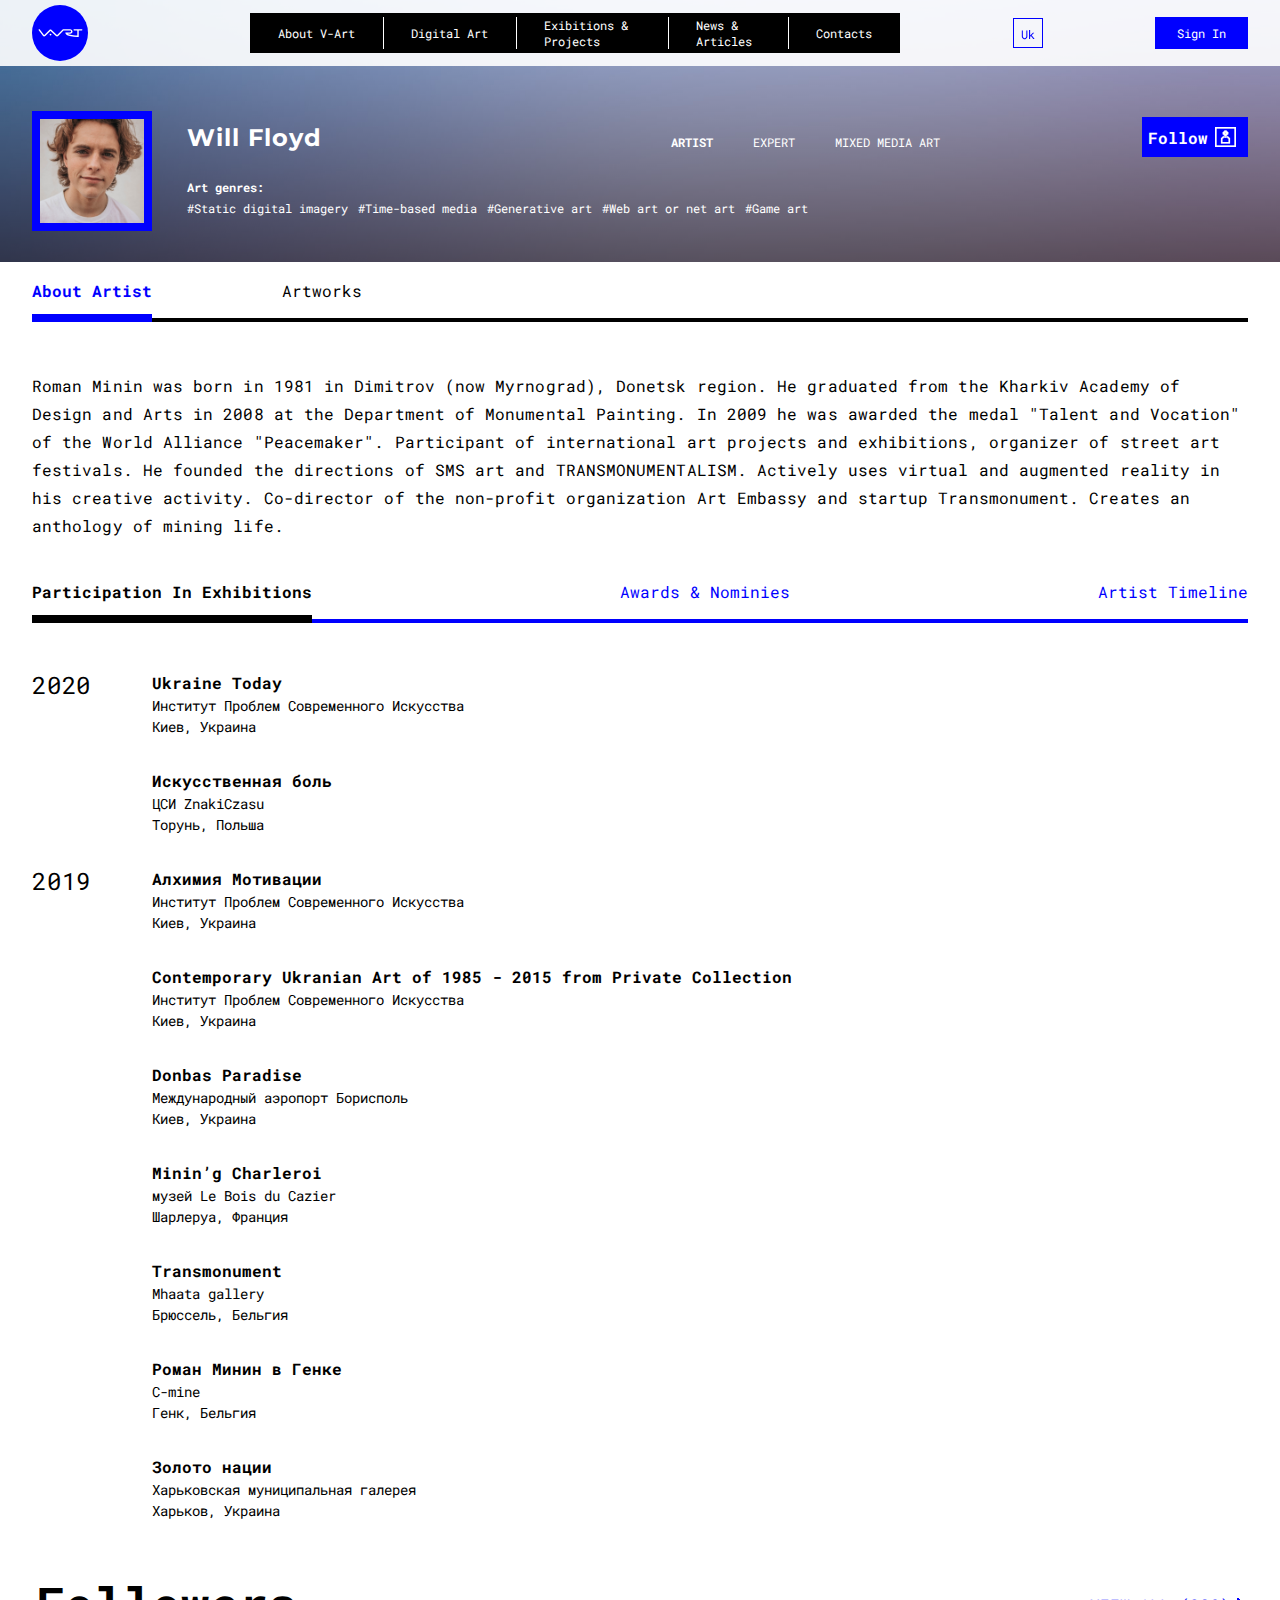
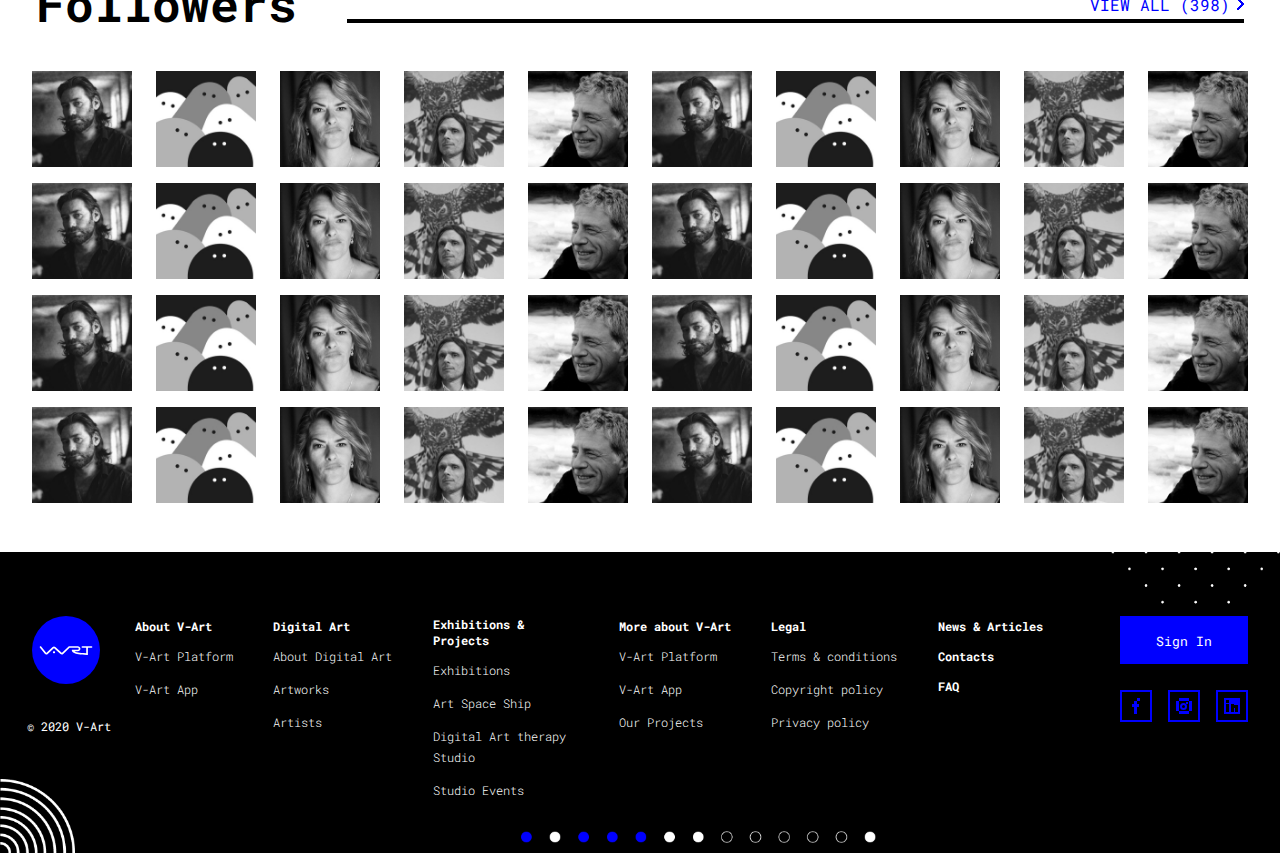
==== commit 51ae95dd: "fixes 13.04" ====
--- a/artist-about.html
+++ b/artist-about.html
@@ -50,7 +50,7 @@
 				<nav class="header-nav">
 					<ul class="menu">
 						<li>
-							<a href="#"><span>About V-art</span></a>
+							<a href="#"><span>About V-Art</span></a>
 							<div class="submenu">
 								<ul>
 									<li><a href="#">Company</a></li>
--- a/css/main.min.css
+++ b/css/main.min.css
@@ -1 +1 @@
-*,::after,::before{-webkit-box-sizing:border-box;box-sizing:border-box}html{font-family:sans-serif;line-height:1.15;-webkit-text-size-adjust:100%;-ms-text-size-adjust:100%;-ms-overflow-style:scrollbar;-webkit-tap-highlight-color:transparent}@-ms-viewport{width:device-width}article,aside,dialog,figcaption,figure,footer,header,hgroup,main,nav,section{display:block}body{margin:0;font-family:-apple-system,BlinkMacSystemFont,"Segoe UI",Roboto,"Helvetica Neue",Arial,sans-serif,"Apple Color Emoji","Segoe UI Emoji","Segoe UI Symbol";font-size:1rem;font-weight:400;line-height:1.5;color:#212529;text-align:left;background-color:#fff}[tabindex="-1"]:focus{outline:0!important}hr{-webkit-box-sizing:content-box;box-sizing:content-box;height:0;overflow:visible}h1,h2,h3,h4,h5,h6{margin-top:0;margin-bottom:.5rem}p{margin-top:0;margin-bottom:1rem}abbr[data-original-title],abbr[title]{text-decoration:underline;-webkit-text-decoration:underline dotted;text-decoration:underline dotted;cursor:help;border-bottom:0}address{margin-bottom:1rem;font-style:normal;line-height:inherit}dl,ol,ul{margin-top:0;margin-bottom:1rem}ol ol,ol ul,ul ol,ul ul{margin-bottom:0}dt{font-weight:700}dd{margin-bottom:.5rem;margin-left:0}blockquote{margin:0 0 1rem}dfn{font-style:italic}b,strong{font-weight:bolder}small{font-size:80%}sub,sup{position:relative;font-size:75%;line-height:0;vertical-align:baseline}sub{bottom:-.25em}sup{top:-.5em}a{color:#007bff;text-decoration:none;background-color:transparent;-webkit-text-decoration-skip:objects}a:hover{color:#0056b3;text-decoration:underline}a:not([href]):not([tabindex]){color:inherit;text-decoration:none}a:not([href]):not([tabindex]):focus,a:not([href]):not([tabindex]):hover{color:inherit;text-decoration:none}a:not([href]):not([tabindex]):focus{outline:0}code,kbd,pre,samp{font-family:monospace,monospace;font-size:1em}pre{margin-top:0;margin-bottom:1rem;overflow:auto;-ms-overflow-style:scrollbar}figure{margin:0 0 1rem}img{vertical-align:middle;border-style:none}svg:not(:root){overflow:hidden}table{border-collapse:collapse}caption{padding-top:.75rem;padding-bottom:.75rem;color:#6c757d;text-align:left;caption-side:bottom}th{text-align:inherit}label{display:inline-block;margin-bottom:.5rem}button{border-radius:0}button:focus{outline:1px dotted;outline:5px auto -webkit-focus-ring-color}button,input,optgroup,select,textarea{margin:0;font-family:inherit;font-size:inherit;line-height:inherit}button,input{overflow:visible}button,select{text-transform:none}[type=reset],[type=submit],button,html [type=button]{-webkit-appearance:button}[type=button]::-moz-focus-inner,[type=reset]::-moz-focus-inner,[type=submit]::-moz-focus-inner,button::-moz-focus-inner{padding:0;border-style:none}input[type=checkbox],input[type=radio]{-webkit-box-sizing:border-box;box-sizing:border-box;padding:0}input[type=date],input[type=datetime-local],input[type=month],input[type=time]{-webkit-appearance:listbox}textarea{overflow:auto;resize:vertical}fieldset{min-width:0;padding:0;margin:0;border:0}legend{display:block;width:100%;max-width:100%;padding:0;margin-bottom:.5rem;font-size:1.5rem;line-height:inherit;color:inherit;white-space:normal}progress{vertical-align:baseline}[type=number]::-webkit-inner-spin-button,[type=number]::-webkit-outer-spin-button{height:auto}[type=search]{outline-offset:-2px;-webkit-appearance:none}[type=search]::-webkit-search-cancel-button,[type=search]::-webkit-search-decoration{-webkit-appearance:none}::-webkit-file-upload-button{font:inherit;-webkit-appearance:button}output{display:inline-block}summary{display:list-item;cursor:pointer}template{display:none}[hidden]{display:none!important}@-ms-viewport{width:device-width}html{-webkit-box-sizing:border-box;box-sizing:border-box;-ms-overflow-style:scrollbar}*,::after,::before{-webkit-box-sizing:inherit;box-sizing:inherit}.container{width:100%;padding-right:12px;padding-left:12px;margin-right:auto;margin-left:auto}@media (min-width:1100px){.container{max-width:100%}}@media (min-width:1340px){.container{max-width:1262px}}@media (min-width:1440px){.container{max-width:1240px}}@media (min-width:1700px){.container{max-width:1464px}}.container-fluid{width:100%;padding-right:12px;padding-left:12px;margin-right:auto;margin-left:auto}.row{display:-webkit-box;display:-webkit-flex;display:-ms-flexbox;display:flex;-webkit-flex-wrap:wrap;-ms-flex-wrap:wrap;flex-wrap:wrap;margin-right:-12px;margin-left:-12px}.no-gutters{margin-right:0;margin-left:0}.no-gutters>.col,.no-gutters>[class*=col-]{padding-right:0;padding-left:0}.col,.col-1,.col-10,.col-11,.col-12,.col-2,.col-3,.col-4,.col-5,.col-6,.col-7,.col-8,.col-9,.col-auto,.col-lg,.col-lg-1,.col-lg-10,.col-lg-11,.col-lg-12,.col-lg-2,.col-lg-3,.col-lg-4,.col-lg-5,.col-lg-6,.col-lg-7,.col-lg-8,.col-lg-9,.col-lg-auto,.col-md,.col-md-1,.col-md-10,.col-md-11,.col-md-12,.col-md-2,.col-md-3,.col-md-4,.col-md-5,.col-md-6,.col-md-7,.col-md-8,.col-md-9,.col-md-auto,.col-sm,.col-sm-1,.col-sm-10,.col-sm-11,.col-sm-12,.col-sm-2,.col-sm-3,.col-sm-4,.col-sm-5,.col-sm-6,.col-sm-7,.col-sm-8,.col-sm-9,.col-sm-auto,.col-xl,.col-xl-1,.col-xl-10,.col-xl-11,.col-xl-12,.col-xl-2,.col-xl-3,.col-xl-4,.col-xl-5,.col-xl-6,.col-xl-7,.col-xl-8,.col-xl-9,.col-xl-auto{position:relative;width:100%;min-height:1px;padding-right:12px;padding-left:12px}.col{-webkit-flex-basis:0;-ms-flex-preferred-size:0;flex-basis:0;-webkit-box-flex:1;-webkit-flex-grow:1;-ms-flex-positive:1;flex-grow:1;max-width:100%}.col-auto{-webkit-box-flex:0;-webkit-flex:0 0 auto;-ms-flex:0 0 auto;flex:0 0 auto;width:auto;max-width:none}.col-1{-webkit-box-flex:0;-webkit-flex:0 0 8.33333%;-ms-flex:0 0 8.33333%;flex:0 0 8.33333%;max-width:8.33333%}.col-2{-webkit-box-flex:0;-webkit-flex:0 0 16.66667%;-ms-flex:0 0 16.66667%;flex:0 0 16.66667%;max-width:16.66667%}.col-3{-webkit-box-flex:0;-webkit-flex:0 0 25%;-ms-flex:0 0 25%;flex:0 0 25%;max-width:25%}.col-4{-webkit-box-flex:0;-webkit-flex:0 0 33.33333%;-ms-flex:0 0 33.33333%;flex:0 0 33.33333%;max-width:33.33333%}.col-5{-webkit-box-flex:0;-webkit-flex:0 0 41.66667%;-ms-flex:0 0 41.66667%;flex:0 0 41.66667%;max-width:41.66667%}.col-6{-webkit-box-flex:0;-webkit-flex:0 0 50%;-ms-flex:0 0 50%;flex:0 0 50%;max-width:50%}.col-7{-webkit-box-flex:0;-webkit-flex:0 0 58.33333%;-ms-flex:0 0 58.33333%;flex:0 0 58.33333%;max-width:58.33333%}.col-8{-webkit-box-flex:0;-webkit-flex:0 0 66.66667%;-ms-flex:0 0 66.66667%;flex:0 0 66.66667%;max-width:66.66667%}.col-9{-webkit-box-flex:0;-webkit-flex:0 0 75%;-ms-flex:0 0 75%;flex:0 0 75%;max-width:75%}.col-10{-webkit-box-flex:0;-webkit-flex:0 0 83.33333%;-ms-flex:0 0 83.33333%;flex:0 0 83.33333%;max-width:83.33333%}.col-11{-webkit-box-flex:0;-webkit-flex:0 0 91.66667%;-ms-flex:0 0 91.66667%;flex:0 0 91.66667%;max-width:91.66667%}.col-12{-webkit-box-flex:0;-webkit-flex:0 0 100%;-ms-flex:0 0 100%;flex:0 0 100%;max-width:100%}.order-first{-webkit-box-ordinal-group:0;-webkit-order:-1;-ms-flex-order:-1;order:-1}.order-last{-webkit-box-ordinal-group:14;-webkit-order:13;-ms-flex-order:13;order:13}.order-0{-webkit-box-ordinal-group:1;-webkit-order:0;-ms-flex-order:0;order:0}.order-1{-webkit-box-ordinal-group:2;-webkit-order:1;-ms-flex-order:1;order:1}.order-2{-webkit-box-ordinal-group:3;-webkit-order:2;-ms-flex-order:2;order:2}.order-3{-webkit-box-ordinal-group:4;-webkit-order:3;-ms-flex-order:3;order:3}.order-4{-webkit-box-ordinal-group:5;-webkit-order:4;-ms-flex-order:4;order:4}.order-5{-webkit-box-ordinal-group:6;-webkit-order:5;-ms-flex-order:5;order:5}.order-6{-webkit-box-ordinal-group:7;-webkit-order:6;-ms-flex-order:6;order:6}.order-7{-webkit-box-ordinal-group:8;-webkit-order:7;-ms-flex-order:7;order:7}.order-8{-webkit-box-ordinal-group:9;-webkit-order:8;-ms-flex-order:8;order:8}.order-9{-webkit-box-ordinal-group:10;-webkit-order:9;-ms-flex-order:9;order:9}.order-10{-webkit-box-ordinal-group:11;-webkit-order:10;-ms-flex-order:10;order:10}.order-11{-webkit-box-ordinal-group:12;-webkit-order:11;-ms-flex-order:11;order:11}.order-12{-webkit-box-ordinal-group:13;-webkit-order:12;-ms-flex-order:12;order:12}.offset-1{margin-left:8.33333%}.offset-2{margin-left:16.66667%}.offset-3{margin-left:25%}.offset-4{margin-left:33.33333%}.offset-5{margin-left:41.66667%}.offset-6{margin-left:50%}.offset-7{margin-left:58.33333%}.offset-8{margin-left:66.66667%}.offset-9{margin-left:75%}.offset-10{margin-left:83.33333%}.offset-11{margin-left:91.66667%}@media (min-width:1100px){.col-sm{-webkit-flex-basis:0;-ms-flex-preferred-size:0;flex-basis:0;-webkit-box-flex:1;-webkit-flex-grow:1;-ms-flex-positive:1;flex-grow:1;max-width:100%}.col-sm-auto{-webkit-box-flex:0;-webkit-flex:0 0 auto;-ms-flex:0 0 auto;flex:0 0 auto;width:auto;max-width:none}.col-sm-1{-webkit-box-flex:0;-webkit-flex:0 0 8.33333%;-ms-flex:0 0 8.33333%;flex:0 0 8.33333%;max-width:8.33333%}.col-sm-2{-webkit-box-flex:0;-webkit-flex:0 0 16.66667%;-ms-flex:0 0 16.66667%;flex:0 0 16.66667%;max-width:16.66667%}.col-sm-3{-webkit-box-flex:0;-webkit-flex:0 0 25%;-ms-flex:0 0 25%;flex:0 0 25%;max-width:25%}.col-sm-4{-webkit-box-flex:0;-webkit-flex:0 0 33.33333%;-ms-flex:0 0 33.33333%;flex:0 0 33.33333%;max-width:33.33333%}.col-sm-5{-webkit-box-flex:0;-webkit-flex:0 0 41.66667%;-ms-flex:0 0 41.66667%;flex:0 0 41.66667%;max-width:41.66667%}.col-sm-6{-webkit-box-flex:0;-webkit-flex:0 0 50%;-ms-flex:0 0 50%;flex:0 0 50%;max-width:50%}.col-sm-7{-webkit-box-flex:0;-webkit-flex:0 0 58.33333%;-ms-flex:0 0 58.33333%;flex:0 0 58.33333%;max-width:58.33333%}.col-sm-8{-webkit-box-flex:0;-webkit-flex:0 0 66.66667%;-ms-flex:0 0 66.66667%;flex:0 0 66.66667%;max-width:66.66667%}.col-sm-9{-webkit-box-flex:0;-webkit-flex:0 0 75%;-ms-flex:0 0 75%;flex:0 0 75%;max-width:75%}.col-sm-10{-webkit-box-flex:0;-webkit-flex:0 0 83.33333%;-ms-flex:0 0 83.33333%;flex:0 0 83.33333%;max-width:83.33333%}.col-sm-11{-webkit-box-flex:0;-webkit-flex:0 0 91.66667%;-ms-flex:0 0 91.66667%;flex:0 0 91.66667%;max-width:91.66667%}.col-sm-12{-webkit-box-flex:0;-webkit-flex:0 0 100%;-ms-flex:0 0 100%;flex:0 0 100%;max-width:100%}.order-sm-first{-webkit-box-ordinal-group:0;-webkit-order:-1;-ms-flex-order:-1;order:-1}.order-sm-last{-webkit-box-ordinal-group:14;-webkit-order:13;-ms-flex-order:13;order:13}.order-sm-0{-webkit-box-ordinal-group:1;-webkit-order:0;-ms-flex-order:0;order:0}.order-sm-1{-webkit-box-ordinal-group:2;-webkit-order:1;-ms-flex-order:1;order:1}.order-sm-2{-webkit-box-ordinal-group:3;-webkit-order:2;-ms-flex-order:2;order:2}.order-sm-3{-webkit-box-ordinal-group:4;-webkit-order:3;-ms-flex-order:3;order:3}.order-sm-4{-webkit-box-ordinal-group:5;-webkit-order:4;-ms-flex-order:4;order:4}.order-sm-5{-webkit-box-ordinal-group:6;-webkit-order:5;-ms-flex-order:5;order:5}.order-sm-6{-webkit-box-ordinal-group:7;-webkit-order:6;-ms-flex-order:6;order:6}.order-sm-7{-webkit-box-ordinal-group:8;-webkit-order:7;-ms-flex-order:7;order:7}.order-sm-8{-webkit-box-ordinal-group:9;-webkit-order:8;-ms-flex-order:8;order:8}.order-sm-9{-webkit-box-ordinal-group:10;-webkit-order:9;-ms-flex-order:9;order:9}.order-sm-10{-webkit-box-ordinal-group:11;-webkit-order:10;-ms-flex-order:10;order:10}.order-sm-11{-webkit-box-ordinal-group:12;-webkit-order:11;-ms-flex-order:11;order:11}.order-sm-12{-webkit-box-ordinal-group:13;-webkit-order:12;-ms-flex-order:12;order:12}.offset-sm-0{margin-left:0}.offset-sm-1{margin-left:8.33333%}.offset-sm-2{margin-left:16.66667%}.offset-sm-3{margin-left:25%}.offset-sm-4{margin-left:33.33333%}.offset-sm-5{margin-left:41.66667%}.offset-sm-6{margin-left:50%}.offset-sm-7{margin-left:58.33333%}.offset-sm-8{margin-left:66.66667%}.offset-sm-9{margin-left:75%}.offset-sm-10{margin-left:83.33333%}.offset-sm-11{margin-left:91.66667%}}@media (min-width:1340px){.col-md{-webkit-flex-basis:0;-ms-flex-preferred-size:0;flex-basis:0;-webkit-box-flex:1;-webkit-flex-grow:1;-ms-flex-positive:1;flex-grow:1;max-width:100%}.col-md-auto{-webkit-box-flex:0;-webkit-flex:0 0 auto;-ms-flex:0 0 auto;flex:0 0 auto;width:auto;max-width:none}.col-md-1{-webkit-box-flex:0;-webkit-flex:0 0 8.33333%;-ms-flex:0 0 8.33333%;flex:0 0 8.33333%;max-width:8.33333%}.col-md-2{-webkit-box-flex:0;-webkit-flex:0 0 16.66667%;-ms-flex:0 0 16.66667%;flex:0 0 16.66667%;max-width:16.66667%}.col-md-3{-webkit-box-flex:0;-webkit-flex:0 0 25%;-ms-flex:0 0 25%;flex:0 0 25%;max-width:25%}.col-md-4{-webkit-box-flex:0;-webkit-flex:0 0 33.33333%;-ms-flex:0 0 33.33333%;flex:0 0 33.33333%;max-width:33.33333%}.col-md-5{-webkit-box-flex:0;-webkit-flex:0 0 41.66667%;-ms-flex:0 0 41.66667%;flex:0 0 41.66667%;max-width:41.66667%}.col-md-6{-webkit-box-flex:0;-webkit-flex:0 0 50%;-ms-flex:0 0 50%;flex:0 0 50%;max-width:50%}.col-md-7{-webkit-box-flex:0;-webkit-flex:0 0 58.33333%;-ms-flex:0 0 58.33333%;flex:0 0 58.33333%;max-width:58.33333%}.col-md-8{-webkit-box-flex:0;-webkit-flex:0 0 66.66667%;-ms-flex:0 0 66.66667%;flex:0 0 66.66667%;max-width:66.66667%}.col-md-9{-webkit-box-flex:0;-webkit-flex:0 0 75%;-ms-flex:0 0 75%;flex:0 0 75%;max-width:75%}.col-md-10{-webkit-box-flex:0;-webkit-flex:0 0 83.33333%;-ms-flex:0 0 83.33333%;flex:0 0 83.33333%;max-width:83.33333%}.col-md-11{-webkit-box-flex:0;-webkit-flex:0 0 91.66667%;-ms-flex:0 0 91.66667%;flex:0 0 91.66667%;max-width:91.66667%}.col-md-12{-webkit-box-flex:0;-webkit-flex:0 0 100%;-ms-flex:0 0 100%;flex:0 0 100%;max-width:100%}.order-md-first{-webkit-box-ordinal-group:0;-webkit-order:-1;-ms-flex-order:-1;order:-1}.order-md-last{-webkit-box-ordinal-group:14;-webkit-order:13;-ms-flex-order:13;order:13}.order-md-0{-webkit-box-ordinal-group:1;-webkit-order:0;-ms-flex-order:0;order:0}.order-md-1{-webkit-box-ordinal-group:2;-webkit-order:1;-ms-flex-order:1;order:1}.order-md-2{-webkit-box-ordinal-group:3;-webkit-order:2;-ms-flex-order:2;order:2}.order-md-3{-webkit-box-ordinal-group:4;-webkit-order:3;-ms-flex-order:3;order:3}.order-md-4{-webkit-box-ordinal-group:5;-webkit-order:4;-ms-flex-order:4;order:4}.order-md-5{-webkit-box-ordinal-group:6;-webkit-order:5;-ms-flex-order:5;order:5}.order-md-6{-webkit-box-ordinal-group:7;-webkit-order:6;-ms-flex-order:6;order:6}.order-md-7{-webkit-box-ordinal-group:8;-webkit-order:7;-ms-flex-order:7;order:7}.order-md-8{-webkit-box-ordinal-group:9;-webkit-order:8;-ms-flex-order:8;order:8}.order-md-9{-webkit-box-ordinal-group:10;-webkit-order:9;-ms-flex-order:9;order:9}.order-md-10{-webkit-box-ordinal-group:11;-webkit-order:10;-ms-flex-order:10;order:10}.order-md-11{-webkit-box-ordinal-group:12;-webkit-order:11;-ms-flex-order:11;order:11}.order-md-12{-webkit-box-ordinal-group:13;-webkit-order:12;-ms-flex-order:12;order:12}.offset-md-0{margin-left:0}.offset-md-1{margin-left:8.33333%}.offset-md-2{margin-left:16.66667%}.offset-md-3{margin-left:25%}.offset-md-4{margin-left:33.33333%}.offset-md-5{margin-left:41.66667%}.offset-md-6{margin-left:50%}.offset-md-7{margin-left:58.33333%}.offset-md-8{margin-left:66.66667%}.offset-md-9{margin-left:75%}.offset-md-10{margin-left:83.33333%}.offset-md-11{margin-left:91.66667%}}@media (min-width:1440px){.col-lg{-webkit-flex-basis:0;-ms-flex-preferred-size:0;flex-basis:0;-webkit-box-flex:1;-webkit-flex-grow:1;-ms-flex-positive:1;flex-grow:1;max-width:100%}.col-lg-auto{-webkit-box-flex:0;-webkit-flex:0 0 auto;-ms-flex:0 0 auto;flex:0 0 auto;width:auto;max-width:none}.col-lg-1{-webkit-box-flex:0;-webkit-flex:0 0 8.33333%;-ms-flex:0 0 8.33333%;flex:0 0 8.33333%;max-width:8.33333%}.col-lg-2{-webkit-box-flex:0;-webkit-flex:0 0 16.66667%;-ms-flex:0 0 16.66667%;flex:0 0 16.66667%;max-width:16.66667%}.col-lg-3{-webkit-box-flex:0;-webkit-flex:0 0 25%;-ms-flex:0 0 25%;flex:0 0 25%;max-width:25%}.col-lg-4{-webkit-box-flex:0;-webkit-flex:0 0 33.33333%;-ms-flex:0 0 33.33333%;flex:0 0 33.33333%;max-width:33.33333%}.col-lg-5{-webkit-box-flex:0;-webkit-flex:0 0 41.66667%;-ms-flex:0 0 41.66667%;flex:0 0 41.66667%;max-width:41.66667%}.col-lg-6{-webkit-box-flex:0;-webkit-flex:0 0 50%;-ms-flex:0 0 50%;flex:0 0 50%;max-width:50%}.col-lg-7{-webkit-box-flex:0;-webkit-flex:0 0 58.33333%;-ms-flex:0 0 58.33333%;flex:0 0 58.33333%;max-width:58.33333%}.col-lg-8{-webkit-box-flex:0;-webkit-flex:0 0 66.66667%;-ms-flex:0 0 66.66667%;flex:0 0 66.66667%;max-width:66.66667%}.col-lg-9{-webkit-box-flex:0;-webkit-flex:0 0 75%;-ms-flex:0 0 75%;flex:0 0 75%;max-width:75%}.col-lg-10{-webkit-box-flex:0;-webkit-flex:0 0 83.33333%;-ms-flex:0 0 83.33333%;flex:0 0 83.33333%;max-width:83.33333%}.col-lg-11{-webkit-box-flex:0;-webkit-flex:0 0 91.66667%;-ms-flex:0 0 91.66667%;flex:0 0 91.66667%;max-width:91.66667%}.col-lg-12{-webkit-box-flex:0;-webkit-flex:0 0 100%;-ms-flex:0 0 100%;flex:0 0 100%;max-width:100%}.order-lg-first{-webkit-box-ordinal-group:0;-webkit-order:-1;-ms-flex-order:-1;order:-1}.order-lg-last{-webkit-box-ordinal-group:14;-webkit-order:13;-ms-flex-order:13;order:13}.order-lg-0{-webkit-box-ordinal-group:1;-webkit-order:0;-ms-flex-order:0;order:0}.order-lg-1{-webkit-box-ordinal-group:2;-webkit-order:1;-ms-flex-order:1;order:1}.order-lg-2{-webkit-box-ordinal-group:3;-webkit-order:2;-ms-flex-order:2;order:2}.order-lg-3{-webkit-box-ordinal-group:4;-webkit-order:3;-ms-flex-order:3;order:3}.order-lg-4{-webkit-box-ordinal-group:5;-webkit-order:4;-ms-flex-order:4;order:4}.order-lg-5{-webkit-box-ordinal-group:6;-webkit-order:5;-ms-flex-order:5;order:5}.order-lg-6{-webkit-box-ordinal-group:7;-webkit-order:6;-ms-flex-order:6;order:6}.order-lg-7{-webkit-box-ordinal-group:8;-webkit-order:7;-ms-flex-order:7;order:7}.order-lg-8{-webkit-box-ordinal-group:9;-webkit-order:8;-ms-flex-order:8;order:8}.order-lg-9{-webkit-box-ordinal-group:10;-webkit-order:9;-ms-flex-order:9;order:9}.order-lg-10{-webkit-box-ordinal-group:11;-webkit-order:10;-ms-flex-order:10;order:10}.order-lg-11{-webkit-box-ordinal-group:12;-webkit-order:11;-ms-flex-order:11;order:11}.order-lg-12{-webkit-box-ordinal-group:13;-webkit-order:12;-ms-flex-order:12;order:12}.offset-lg-0{margin-left:0}.offset-lg-1{margin-left:8.33333%}.offset-lg-2{margin-left:16.66667%}.offset-lg-3{margin-left:25%}.offset-lg-4{margin-left:33.33333%}.offset-lg-5{margin-left:41.66667%}.offset-lg-6{margin-left:50%}.offset-lg-7{margin-left:58.33333%}.offset-lg-8{margin-left:66.66667%}.offset-lg-9{margin-left:75%}.offset-lg-10{margin-left:83.33333%}.offset-lg-11{margin-left:91.66667%}}@media (min-width:1700px){.col-xl{-webkit-flex-basis:0;-ms-flex-preferred-size:0;flex-basis:0;-webkit-box-flex:1;-webkit-flex-grow:1;-ms-flex-positive:1;flex-grow:1;max-width:100%}.col-xl-auto{-webkit-box-flex:0;-webkit-flex:0 0 auto;-ms-flex:0 0 auto;flex:0 0 auto;width:auto;max-width:none}.col-xl-1{-webkit-box-flex:0;-webkit-flex:0 0 8.33333%;-ms-flex:0 0 8.33333%;flex:0 0 8.33333%;max-width:8.33333%}.col-xl-2{-webkit-box-flex:0;-webkit-flex:0 0 16.66667%;-ms-flex:0 0 16.66667%;flex:0 0 16.66667%;max-width:16.66667%}.col-xl-3{-webkit-box-flex:0;-webkit-flex:0 0 25%;-ms-flex:0 0 25%;flex:0 0 25%;max-width:25%}.col-xl-4{-webkit-box-flex:0;-webkit-flex:0 0 33.33333%;-ms-flex:0 0 33.33333%;flex:0 0 33.33333%;max-width:33.33333%}.col-xl-5{-webkit-box-flex:0;-webkit-flex:0 0 41.66667%;-ms-flex:0 0 41.66667%;flex:0 0 41.66667%;max-width:41.66667%}.col-xl-6{-webkit-box-flex:0;-webkit-flex:0 0 50%;-ms-flex:0 0 50%;flex:0 0 50%;max-width:50%}.col-xl-7{-webkit-box-flex:0;-webkit-flex:0 0 58.33333%;-ms-flex:0 0 58.33333%;flex:0 0 58.33333%;max-width:58.33333%}.col-xl-8{-webkit-box-flex:0;-webkit-flex:0 0 66.66667%;-ms-flex:0 0 66.66667%;flex:0 0 66.66667%;max-width:66.66667%}.col-xl-9{-webkit-box-flex:0;-webkit-flex:0 0 75%;-ms-flex:0 0 75%;flex:0 0 75%;max-width:75%}.col-xl-10{-webkit-box-flex:0;-webkit-flex:0 0 83.33333%;-ms-flex:0 0 83.33333%;flex:0 0 83.33333%;max-width:83.33333%}.col-xl-11{-webkit-box-flex:0;-webkit-flex:0 0 91.66667%;-ms-flex:0 0 91.66667%;flex:0 0 91.66667%;max-width:91.66667%}.col-xl-12{-webkit-box-flex:0;-webkit-flex:0 0 100%;-ms-flex:0 0 100%;flex:0 0 100%;max-width:100%}.order-xl-first{-webkit-box-ordinal-group:0;-webkit-order:-1;-ms-flex-order:-1;order:-1}.order-xl-last{-webkit-box-ordinal-group:14;-webkit-order:13;-ms-flex-order:13;order:13}.order-xl-0{-webkit-box-ordinal-group:1;-webkit-order:0;-ms-flex-order:0;order:0}.order-xl-1{-webkit-box-ordinal-group:2;-webkit-order:1;-ms-flex-order:1;order:1}.order-xl-2{-webkit-box-ordinal-group:3;-webkit-order:2;-ms-flex-order:2;order:2}.order-xl-3{-webkit-box-ordinal-group:4;-webkit-order:3;-ms-flex-order:3;order:3}.order-xl-4{-webkit-box-ordinal-group:5;-webkit-order:4;-ms-flex-order:4;order:4}.order-xl-5{-webkit-box-ordinal-group:6;-webkit-order:5;-ms-flex-order:5;order:5}.order-xl-6{-webkit-box-ordinal-group:7;-webkit-order:6;-ms-flex-order:6;order:6}.order-xl-7{-webkit-box-ordinal-group:8;-webkit-order:7;-ms-flex-order:7;order:7}.order-xl-8{-webkit-box-ordinal-group:9;-webkit-order:8;-ms-flex-order:8;order:8}.order-xl-9{-webkit-box-ordinal-group:10;-webkit-order:9;-ms-flex-order:9;order:9}.order-xl-10{-webkit-box-ordinal-group:11;-webkit-order:10;-ms-flex-order:10;order:10}.order-xl-11{-webkit-box-ordinal-group:12;-webkit-order:11;-ms-flex-order:11;order:11}.order-xl-12{-webkit-box-ordinal-group:13;-webkit-order:12;-ms-flex-order:12;order:12}.offset-xl-0{margin-left:0}.offset-xl-1{margin-left:8.33333%}.offset-xl-2{margin-left:16.66667%}.offset-xl-3{margin-left:25%}.offset-xl-4{margin-left:33.33333%}.offset-xl-5{margin-left:41.66667%}.offset-xl-6{margin-left:50%}.offset-xl-7{margin-left:58.33333%}.offset-xl-8{margin-left:66.66667%}.offset-xl-9{margin-left:75%}.offset-xl-10{margin-left:83.33333%}.offset-xl-11{margin-left:91.66667%}}.d-none{display:none!important}.d-inline{display:inline!important}.d-inline-block{display:inline-block!important}.d-block{display:block!important}.d-table{display:table!important}.d-table-row{display:table-row!important}.d-table-cell{display:table-cell!important}.d-flex{display:-webkit-box!important;display:-webkit-flex!important;display:-ms-flexbox!important;display:flex!important}.d-inline-flex{display:-webkit-inline-box!important;display:-webkit-inline-flex!important;display:-ms-inline-flexbox!important;display:inline-flex!important}@media (min-width:1100px){.d-sm-none{display:none!important}.d-sm-inline{display:inline!important}.d-sm-inline-block{display:inline-block!important}.d-sm-block{display:block!important}.d-sm-table{display:table!important}.d-sm-table-row{display:table-row!important}.d-sm-table-cell{display:table-cell!important}.d-sm-flex{display:-webkit-box!important;display:-webkit-flex!important;display:-ms-flexbox!important;display:flex!important}.d-sm-inline-flex{display:-webkit-inline-box!important;display:-webkit-inline-flex!important;display:-ms-inline-flexbox!important;display:inline-flex!important}}@media (min-width:1340px){.d-md-none{display:none!important}.d-md-inline{display:inline!important}.d-md-inline-block{display:inline-block!important}.d-md-block{display:block!important}.d-md-table{display:table!important}.d-md-table-row{display:table-row!important}.d-md-table-cell{display:table-cell!important}.d-md-flex{display:-webkit-box!important;display:-webkit-flex!important;display:-ms-flexbox!important;display:flex!important}.d-md-inline-flex{display:-webkit-inline-box!important;display:-webkit-inline-flex!important;display:-ms-inline-flexbox!important;display:inline-flex!important}}@media (min-width:1440px){.d-lg-none{display:none!important}.d-lg-inline{display:inline!important}.d-lg-inline-block{display:inline-block!important}.d-lg-block{display:block!important}.d-lg-table{display:table!important}.d-lg-table-row{display:table-row!important}.d-lg-table-cell{display:table-cell!important}.d-lg-flex{display:-webkit-box!important;display:-webkit-flex!important;display:-ms-flexbox!important;display:flex!important}.d-lg-inline-flex{display:-webkit-inline-box!important;display:-webkit-inline-flex!important;display:-ms-inline-flexbox!important;display:inline-flex!important}}@media (min-width:1700px){.d-xl-none{display:none!important}.d-xl-inline{display:inline!important}.d-xl-inline-block{display:inline-block!important}.d-xl-block{display:block!important}.d-xl-table{display:table!important}.d-xl-table-row{display:table-row!important}.d-xl-table-cell{display:table-cell!important}.d-xl-flex{display:-webkit-box!important;display:-webkit-flex!important;display:-ms-flexbox!important;display:flex!important}.d-xl-inline-flex{display:-webkit-inline-box!important;display:-webkit-inline-flex!important;display:-ms-inline-flexbox!important;display:inline-flex!important}}@media print{.d-print-none{display:none!important}.d-print-inline{display:inline!important}.d-print-inline-block{display:inline-block!important}.d-print-block{display:block!important}.d-print-table{display:table!important}.d-print-table-row{display:table-row!important}.d-print-table-cell{display:table-cell!important}.d-print-flex{display:-webkit-box!important;display:-webkit-flex!important;display:-ms-flexbox!important;display:flex!important}.d-print-inline-flex{display:-webkit-inline-box!important;display:-webkit-inline-flex!important;display:-ms-inline-flexbox!important;display:inline-flex!important}}.flex-row{-webkit-box-orient:horizontal!important;-webkit-box-direction:normal!important;-webkit-flex-direction:row!important;-ms-flex-direction:row!important;flex-direction:row!important}.flex-column{-webkit-box-orient:vertical!important;-webkit-box-direction:normal!important;-webkit-flex-direction:column!important;-ms-flex-direction:column!important;flex-direction:column!important}.flex-row-reverse{-webkit-box-orient:horizontal!important;-webkit-box-direction:reverse!important;-webkit-flex-direction:row-reverse!important;-ms-flex-direction:row-reverse!important;flex-direction:row-reverse!important}.flex-column-reverse{-webkit-box-orient:vertical!important;-webkit-box-direction:reverse!important;-webkit-flex-direction:column-reverse!important;-ms-flex-direction:column-reverse!important;flex-direction:column-reverse!important}.flex-wrap{-webkit-flex-wrap:wrap!important;-ms-flex-wrap:wrap!important;flex-wrap:wrap!important}.flex-nowrap{-webkit-flex-wrap:nowrap!important;-ms-flex-wrap:nowrap!important;flex-wrap:nowrap!important}.flex-wrap-reverse{-webkit-flex-wrap:wrap-reverse!important;-ms-flex-wrap:wrap-reverse!important;flex-wrap:wrap-reverse!important}.justify-content-start{-webkit-box-pack:start!important;-webkit-justify-content:flex-start!important;-ms-flex-pack:start!important;justify-content:flex-start!important}.justify-content-end{-webkit-box-pack:end!important;-webkit-justify-content:flex-end!important;-ms-flex-pack:end!important;justify-content:flex-end!important}.justify-content-center{-webkit-box-pack:center!important;-webkit-justify-content:center!important;-ms-flex-pack:center!important;justify-content:center!important}.justify-content-between{-webkit-box-pack:justify!important;-webkit-justify-content:space-between!important;-ms-flex-pack:justify!important;justify-content:space-between!important}.justify-content-around{-webkit-justify-content:space-around!important;-ms-flex-pack:distribute!important;justify-content:space-around!important}.align-items-start{-webkit-box-align:start!important;-webkit-align-items:flex-start!important;-ms-flex-align:start!important;align-items:flex-start!important}.align-items-end{-webkit-box-align:end!important;-webkit-align-items:flex-end!important;-ms-flex-align:end!important;align-items:flex-end!important}.align-items-center{-webkit-box-align:center!important;-webkit-align-items:center!important;-ms-flex-align:center!important;align-items:center!important}.align-items-baseline{-webkit-box-align:baseline!important;-webkit-align-items:baseline!important;-ms-flex-align:baseline!important;align-items:baseline!important}.align-items-stretch{-webkit-box-align:stretch!important;-webkit-align-items:stretch!important;-ms-flex-align:stretch!important;align-items:stretch!important}.align-content-start{-webkit-align-content:flex-start!important;-ms-flex-line-pack:start!important;align-content:flex-start!important}.align-content-end{-webkit-align-content:flex-end!important;-ms-flex-line-pack:end!important;align-content:flex-end!important}.align-content-center{-webkit-align-content:center!important;-ms-flex-line-pack:center!important;align-content:center!important}.align-content-between{-webkit-align-content:space-between!important;-ms-flex-line-pack:justify!important;align-content:space-between!important}.align-content-around{-webkit-align-content:space-around!important;-ms-flex-line-pack:distribute!important;align-content:space-around!important}.align-content-stretch{-webkit-align-content:stretch!important;-ms-flex-line-pack:stretch!important;align-content:stretch!important}.align-self-auto{-webkit-align-self:auto!important;-ms-flex-item-align:auto!important;align-self:auto!important}.align-self-start{-webkit-align-self:flex-start!important;-ms-flex-item-align:start!important;align-self:flex-start!important}.align-self-end{-webkit-align-self:flex-end!important;-ms-flex-item-align:end!important;align-self:flex-end!important}.align-self-center{-webkit-align-self:center!important;-ms-flex-item-align:center!important;align-self:center!important}.align-self-baseline{-webkit-align-self:baseline!important;-ms-flex-item-align:baseline!important;align-self:baseline!important}.align-self-stretch{-webkit-align-self:stretch!important;-ms-flex-item-align:stretch!important;align-self:stretch!important}@media (min-width:1100px){.flex-sm-row{-webkit-box-orient:horizontal!important;-webkit-box-direction:normal!important;-webkit-flex-direction:row!important;-ms-flex-direction:row!important;flex-direction:row!important}.flex-sm-column{-webkit-box-orient:vertical!important;-webkit-box-direction:normal!important;-webkit-flex-direction:column!important;-ms-flex-direction:column!important;flex-direction:column!important}.flex-sm-row-reverse{-webkit-box-orient:horizontal!important;-webkit-box-direction:reverse!important;-webkit-flex-direction:row-reverse!important;-ms-flex-direction:row-reverse!important;flex-direction:row-reverse!important}.flex-sm-column-reverse{-webkit-box-orient:vertical!important;-webkit-box-direction:reverse!important;-webkit-flex-direction:column-reverse!important;-ms-flex-direction:column-reverse!important;flex-direction:column-reverse!important}.flex-sm-wrap{-webkit-flex-wrap:wrap!important;-ms-flex-wrap:wrap!important;flex-wrap:wrap!important}.flex-sm-nowrap{-webkit-flex-wrap:nowrap!important;-ms-flex-wrap:nowrap!important;flex-wrap:nowrap!important}.flex-sm-wrap-reverse{-webkit-flex-wrap:wrap-reverse!important;-ms-flex-wrap:wrap-reverse!important;flex-wrap:wrap-reverse!important}.justify-content-sm-start{-webkit-box-pack:start!important;-webkit-justify-content:flex-start!important;-ms-flex-pack:start!important;justify-content:flex-start!important}.justify-content-sm-end{-webkit-box-pack:end!important;-webkit-justify-content:flex-end!important;-ms-flex-pack:end!important;justify-content:flex-end!important}.justify-content-sm-center{-webkit-box-pack:center!important;-webkit-justify-content:center!important;-ms-flex-pack:center!important;justify-content:center!important}.justify-content-sm-between{-webkit-box-pack:justify!important;-webkit-justify-content:space-between!important;-ms-flex-pack:justify!important;justify-content:space-between!important}.justify-content-sm-around{-webkit-justify-content:space-around!important;-ms-flex-pack:distribute!important;justify-content:space-around!important}.align-items-sm-start{-webkit-box-align:start!important;-webkit-align-items:flex-start!important;-ms-flex-align:start!important;align-items:flex-start!important}.align-items-sm-end{-webkit-box-align:end!important;-webkit-align-items:flex-end!important;-ms-flex-align:end!important;align-items:flex-end!important}.align-items-sm-center{-webkit-box-align:center!important;-webkit-align-items:center!important;-ms-flex-align:center!important;align-items:center!important}.align-items-sm-baseline{-webkit-box-align:baseline!important;-webkit-align-items:baseline!important;-ms-flex-align:baseline!important;align-items:baseline!important}.align-items-sm-stretch{-webkit-box-align:stretch!important;-webkit-align-items:stretch!important;-ms-flex-align:stretch!important;align-items:stretch!important}.align-content-sm-start{-webkit-align-content:flex-start!important;-ms-flex-line-pack:start!important;align-content:flex-start!important}.align-content-sm-end{-webkit-align-content:flex-end!important;-ms-flex-line-pack:end!important;align-content:flex-end!important}.align-content-sm-center{-webkit-align-content:center!important;-ms-flex-line-pack:center!important;align-content:center!important}.align-content-sm-between{-webkit-align-content:space-between!important;-ms-flex-line-pack:justify!important;align-content:space-between!important}.align-content-sm-around{-webkit-align-content:space-around!important;-ms-flex-line-pack:distribute!important;align-content:space-around!important}.align-content-sm-stretch{-webkit-align-content:stretch!important;-ms-flex-line-pack:stretch!important;align-content:stretch!important}.align-self-sm-auto{-webkit-align-self:auto!important;-ms-flex-item-align:auto!important;align-self:auto!important}.align-self-sm-start{-webkit-align-self:flex-start!important;-ms-flex-item-align:start!important;align-self:flex-start!important}.align-self-sm-end{-webkit-align-self:flex-end!important;-ms-flex-item-align:end!important;align-self:flex-end!important}.align-self-sm-center{-webkit-align-self:center!important;-ms-flex-item-align:center!important;align-self:center!important}.align-self-sm-baseline{-webkit-align-self:baseline!important;-ms-flex-item-align:baseline!important;align-self:baseline!important}.align-self-sm-stretch{-webkit-align-self:stretch!important;-ms-flex-item-align:stretch!important;align-self:stretch!important}}@media (min-width:1340px){.flex-md-row{-webkit-box-orient:horizontal!important;-webkit-box-direction:normal!important;-webkit-flex-direction:row!important;-ms-flex-direction:row!important;flex-direction:row!important}.flex-md-column{-webkit-box-orient:vertical!important;-webkit-box-direction:normal!important;-webkit-flex-direction:column!important;-ms-flex-direction:column!important;flex-direction:column!important}.flex-md-row-reverse{-webkit-box-orient:horizontal!important;-webkit-box-direction:reverse!important;-webkit-flex-direction:row-reverse!important;-ms-flex-direction:row-reverse!important;flex-direction:row-reverse!important}.flex-md-column-reverse{-webkit-box-orient:vertical!important;-webkit-box-direction:reverse!important;-webkit-flex-direction:column-reverse!important;-ms-flex-direction:column-reverse!important;flex-direction:column-reverse!important}.flex-md-wrap{-webkit-flex-wrap:wrap!important;-ms-flex-wrap:wrap!important;flex-wrap:wrap!important}.flex-md-nowrap{-webkit-flex-wrap:nowrap!important;-ms-flex-wrap:nowrap!important;flex-wrap:nowrap!important}.flex-md-wrap-reverse{-webkit-flex-wrap:wrap-reverse!important;-ms-flex-wrap:wrap-reverse!important;flex-wrap:wrap-reverse!important}.justify-content-md-start{-webkit-box-pack:start!important;-webkit-justify-content:flex-start!important;-ms-flex-pack:start!important;justify-content:flex-start!important}.justify-content-md-end{-webkit-box-pack:end!important;-webkit-justify-content:flex-end!important;-ms-flex-pack:end!important;justify-content:flex-end!important}.justify-content-md-center{-webkit-box-pack:center!important;-webkit-justify-content:center!important;-ms-flex-pack:center!important;justify-content:center!important}.justify-content-md-between{-webkit-box-pack:justify!important;-webkit-justify-content:space-between!important;-ms-flex-pack:justify!important;justify-content:space-between!important}.justify-content-md-around{-webkit-justify-content:space-around!important;-ms-flex-pack:distribute!important;justify-content:space-around!important}.align-items-md-start{-webkit-box-align:start!important;-webkit-align-items:flex-start!important;-ms-flex-align:start!important;align-items:flex-start!important}.align-items-md-end{-webkit-box-align:end!important;-webkit-align-items:flex-end!important;-ms-flex-align:end!important;align-items:flex-end!important}.align-items-md-center{-webkit-box-align:center!important;-webkit-align-items:center!important;-ms-flex-align:center!important;align-items:center!important}.align-items-md-baseline{-webkit-box-align:baseline!important;-webkit-align-items:baseline!important;-ms-flex-align:baseline!important;align-items:baseline!important}.align-items-md-stretch{-webkit-box-align:stretch!important;-webkit-align-items:stretch!important;-ms-flex-align:stretch!important;align-items:stretch!important}.align-content-md-start{-webkit-align-content:flex-start!important;-ms-flex-line-pack:start!important;align-content:flex-start!important}.align-content-md-end{-webkit-align-content:flex-end!important;-ms-flex-line-pack:end!important;align-content:flex-end!important}.align-content-md-center{-webkit-align-content:center!important;-ms-flex-line-pack:center!important;align-content:center!important}.align-content-md-between{-webkit-align-content:space-between!important;-ms-flex-line-pack:justify!important;align-content:space-between!important}.align-content-md-around{-webkit-align-content:space-around!important;-ms-flex-line-pack:distribute!important;align-content:space-around!important}.align-content-md-stretch{-webkit-align-content:stretch!important;-ms-flex-line-pack:stretch!important;align-content:stretch!important}.align-self-md-auto{-webkit-align-self:auto!important;-ms-flex-item-align:auto!important;align-self:auto!important}.align-self-md-start{-webkit-align-self:flex-start!important;-ms-flex-item-align:start!important;align-self:flex-start!important}.align-self-md-end{-webkit-align-self:flex-end!important;-ms-flex-item-align:end!important;align-self:flex-end!important}.align-self-md-center{-webkit-align-self:center!important;-ms-flex-item-align:center!important;align-self:center!important}.align-self-md-baseline{-webkit-align-self:baseline!important;-ms-flex-item-align:baseline!important;align-self:baseline!important}.align-self-md-stretch{-webkit-align-self:stretch!important;-ms-flex-item-align:stretch!important;align-self:stretch!important}}@media (min-width:1440px){.flex-lg-row{-webkit-box-orient:horizontal!important;-webkit-box-direction:normal!important;-webkit-flex-direction:row!important;-ms-flex-direction:row!important;flex-direction:row!important}.flex-lg-column{-webkit-box-orient:vertical!important;-webkit-box-direction:normal!important;-webkit-flex-direction:column!important;-ms-flex-direction:column!important;flex-direction:column!important}.flex-lg-row-reverse{-webkit-box-orient:horizontal!important;-webkit-box-direction:reverse!important;-webkit-flex-direction:row-reverse!important;-ms-flex-direction:row-reverse!important;flex-direction:row-reverse!important}.flex-lg-column-reverse{-webkit-box-orient:vertical!important;-webkit-box-direction:reverse!important;-webkit-flex-direction:column-reverse!important;-ms-flex-direction:column-reverse!important;flex-direction:column-reverse!important}.flex-lg-wrap{-webkit-flex-wrap:wrap!important;-ms-flex-wrap:wrap!important;flex-wrap:wrap!important}.flex-lg-nowrap{-webkit-flex-wrap:nowrap!important;-ms-flex-wrap:nowrap!important;flex-wrap:nowrap!important}.flex-lg-wrap-reverse{-webkit-flex-wrap:wrap-reverse!important;-ms-flex-wrap:wrap-reverse!important;flex-wrap:wrap-reverse!important}.justify-content-lg-start{-webkit-box-pack:start!important;-webkit-justify-content:flex-start!important;-ms-flex-pack:start!important;justify-content:flex-start!important}.justify-content-lg-end{-webkit-box-pack:end!important;-webkit-justify-content:flex-end!important;-ms-flex-pack:end!important;justify-content:flex-end!important}.justify-content-lg-center{-webkit-box-pack:center!important;-webkit-justify-content:center!important;-ms-flex-pack:center!important;justify-content:center!important}.justify-content-lg-between{-webkit-box-pack:justify!important;-webkit-justify-content:space-between!important;-ms-flex-pack:justify!important;justify-content:space-between!important}.justify-content-lg-around{-webkit-justify-content:space-around!important;-ms-flex-pack:distribute!important;justify-content:space-around!important}.align-items-lg-start{-webkit-box-align:start!important;-webkit-align-items:flex-start!important;-ms-flex-align:start!important;align-items:flex-start!important}.align-items-lg-end{-webkit-box-align:end!important;-webkit-align-items:flex-end!important;-ms-flex-align:end!important;align-items:flex-end!important}.align-items-lg-center{-webkit-box-align:center!important;-webkit-align-items:center!important;-ms-flex-align:center!important;align-items:center!important}.align-items-lg-baseline{-webkit-box-align:baseline!important;-webkit-align-items:baseline!important;-ms-flex-align:baseline!important;align-items:baseline!important}.align-items-lg-stretch{-webkit-box-align:stretch!important;-webkit-align-items:stretch!important;-ms-flex-align:stretch!important;align-items:stretch!important}.align-content-lg-start{-webkit-align-content:flex-start!important;-ms-flex-line-pack:start!important;align-content:flex-start!important}.align-content-lg-end{-webkit-align-content:flex-end!important;-ms-flex-line-pack:end!important;align-content:flex-end!important}.align-content-lg-center{-webkit-align-content:center!important;-ms-flex-line-pack:center!important;align-content:center!important}.align-content-lg-between{-webkit-align-content:space-between!important;-ms-flex-line-pack:justify!important;align-content:space-between!important}.align-content-lg-around{-webkit-align-content:space-around!important;-ms-flex-line-pack:distribute!important;align-content:space-around!important}.align-content-lg-stretch{-webkit-align-content:stretch!important;-ms-flex-line-pack:stretch!important;align-content:stretch!important}.align-self-lg-auto{-webkit-align-self:auto!important;-ms-flex-item-align:auto!important;align-self:auto!important}.align-self-lg-start{-webkit-align-self:flex-start!important;-ms-flex-item-align:start!important;align-self:flex-start!important}.align-self-lg-end{-webkit-align-self:flex-end!important;-ms-flex-item-align:end!important;align-self:flex-end!important}.align-self-lg-center{-webkit-align-self:center!important;-ms-flex-item-align:center!important;align-self:center!important}.align-self-lg-baseline{-webkit-align-self:baseline!important;-ms-flex-item-align:baseline!important;align-self:baseline!important}.align-self-lg-stretch{-webkit-align-self:stretch!important;-ms-flex-item-align:stretch!important;align-self:stretch!important}}@media (min-width:1700px){.flex-xl-row{-webkit-box-orient:horizontal!important;-webkit-box-direction:normal!important;-webkit-flex-direction:row!important;-ms-flex-direction:row!important;flex-direction:row!important}.flex-xl-column{-webkit-box-orient:vertical!important;-webkit-box-direction:normal!important;-webkit-flex-direction:column!important;-ms-flex-direction:column!important;flex-direction:column!important}.flex-xl-row-reverse{-webkit-box-orient:horizontal!important;-webkit-box-direction:reverse!important;-webkit-flex-direction:row-reverse!important;-ms-flex-direction:row-reverse!important;flex-direction:row-reverse!important}.flex-xl-column-reverse{-webkit-box-orient:vertical!important;-webkit-box-direction:reverse!important;-webkit-flex-direction:column-reverse!important;-ms-flex-direction:column-reverse!important;flex-direction:column-reverse!important}.flex-xl-wrap{-webkit-flex-wrap:wrap!important;-ms-flex-wrap:wrap!important;flex-wrap:wrap!important}.flex-xl-nowrap{-webkit-flex-wrap:nowrap!important;-ms-flex-wrap:nowrap!important;flex-wrap:nowrap!important}.flex-xl-wrap-reverse{-webkit-flex-wrap:wrap-reverse!important;-ms-flex-wrap:wrap-reverse!important;flex-wrap:wrap-reverse!important}.justify-content-xl-start{-webkit-box-pack:start!important;-webkit-justify-content:flex-start!important;-ms-flex-pack:start!important;justify-content:flex-start!important}.justify-content-xl-end{-webkit-box-pack:end!important;-webkit-justify-content:flex-end!important;-ms-flex-pack:end!important;justify-content:flex-end!important}.justify-content-xl-center{-webkit-box-pack:center!important;-webkit-justify-content:center!important;-ms-flex-pack:center!important;justify-content:center!important}.justify-content-xl-between{-webkit-box-pack:justify!important;-webkit-justify-content:space-between!important;-ms-flex-pack:justify!important;justify-content:space-between!important}.justify-content-xl-around{-webkit-justify-content:space-around!important;-ms-flex-pack:distribute!important;justify-content:space-around!important}.align-items-xl-start{-webkit-box-align:start!important;-webkit-align-items:flex-start!important;-ms-flex-align:start!important;align-items:flex-start!important}.align-items-xl-end{-webkit-box-align:end!important;-webkit-align-items:flex-end!important;-ms-flex-align:end!important;align-items:flex-end!important}.align-items-xl-center{-webkit-box-align:center!important;-webkit-align-items:center!important;-ms-flex-align:center!important;align-items:center!important}.align-items-xl-baseline{-webkit-box-align:baseline!important;-webkit-align-items:baseline!important;-ms-flex-align:baseline!important;align-items:baseline!important}.align-items-xl-stretch{-webkit-box-align:stretch!important;-webkit-align-items:stretch!important;-ms-flex-align:stretch!important;align-items:stretch!important}.align-content-xl-start{-webkit-align-content:flex-start!important;-ms-flex-line-pack:start!important;align-content:flex-start!important}.align-content-xl-end{-webkit-align-content:flex-end!important;-ms-flex-line-pack:end!important;align-content:flex-end!important}.align-content-xl-center{-webkit-align-content:center!important;-ms-flex-line-pack:center!important;align-content:center!important}.align-content-xl-between{-webkit-align-content:space-between!important;-ms-flex-line-pack:justify!important;align-content:space-between!important}.align-content-xl-around{-webkit-align-content:space-around!important;-ms-flex-line-pack:distribute!important;align-content:space-around!important}.align-content-xl-stretch{-webkit-align-content:stretch!important;-ms-flex-line-pack:stretch!important;align-content:stretch!important}.align-self-xl-auto{-webkit-align-self:auto!important;-ms-flex-item-align:auto!important;align-self:auto!important}.align-self-xl-start{-webkit-align-self:flex-start!important;-ms-flex-item-align:start!important;align-self:flex-start!important}.align-self-xl-end{-webkit-align-self:flex-end!important;-ms-flex-item-align:end!important;align-self:flex-end!important}.align-self-xl-center{-webkit-align-self:center!important;-ms-flex-item-align:center!important;align-self:center!important}.align-self-xl-baseline{-webkit-align-self:baseline!important;-ms-flex-item-align:baseline!important;align-self:baseline!important}.align-self-xl-stretch{-webkit-align-self:stretch!important;-ms-flex-item-align:stretch!important;align-self:stretch!important}}.w-25{width:25%!important}.w-50{width:50%!important}.w-75{width:75%!important}.w-100{width:100%!important}.h-25{height:25%!important}.h-50{height:50%!important}.h-75{height:75%!important}.h-100{height:100%!important}.mw-100{max-width:100%!important}.mh-100{max-height:100%!important}::-webkit-input-placeholder{color:#000}::-moz-placeholder{color:#000}:-ms-input-placeholder{color:#000}::-ms-input-placeholder{color:#000}::placeholder{color:#000}button{background:0 0;outline:0;border:none;cursor:pointer}ul{list-style:none;margin:0;padding:0}a.vart-link{display:inline-block;height:61px;line-height:59px;text-align:center;-webkit-box-sizing:border-box;box-sizing:border-box;border:2px solid;background:#fff;border-color:#00f;color:#00f;font-weight:700;text-transform:capitalize;cursor:pointer;min-width:160px}a.vart-link:hover{border-color:#000;color:#000}a.vart-link.accent{background:#00f;color:#fff}a.vart-link.accent:hover{background:#000;border-color:#000;color:#fff}.vart-head h3{text-transform:capitalize}a,a:hover{color:#000;text-decoration:none}h1{font-style:normal;font-weight:700;font-size:32px;line-height:48px;color:#000}h1 span{display:inline-block;color:#000;background:#fff;padding:0 7px;margin:3px 0;white-space:nowrap}h2.vart-heading{font-family:Montserrat,sans-serif;font-size:72px;font-weight:900;line-height:1;letter-spacing:.05em;color:#000;text-align:center;margin:0;text-transform:uppercase}h2.vart-heading.accent{color:#00f}h2.vart-heading.left{text-align:left}h3{font-size:64px;line-height:.8;font-weight:700;margin-bottom:0}.vart-head-link{font-size:16px;text-transform:uppercase;color:#00f;padding-right:14px;background:url(../img/head-link-arrow.png) no-repeat right center;background-size:7px auto}.vart-head-tabs ul{display:-webkit-box;display:-webkit-flex;display:-ms-flexbox;display:flex;-webkit-box-pack:start;-webkit-justify-content:flex-start;-ms-flex-pack:start;justify-content:flex-start}.vart-head-tabs ul li{width:244px}.vart-head-tabs ul li a{position:relative;z-index:1;top:0;display:inline-block;line-height:51px;height:51px}.vart-head-tabs ul li.active a{border-bottom:8px solid #00f}.vart-subheading{color:#000;font-size:32px;font-weight:700;line-height:42px}img{display:block}body{background:#fff;font-family:"Roboto Mono",monospace;font-size:14px;line-height:21px;color:#000;overflow-x:hidden}body input,body textarea{border:none;outline:0}body input:focus:required:invalid,body textarea:focus:required:invalid{border-color:none}body input:required:valid,body textarea:required:valid{border-color:none}.elements .element{position:absolute;z-index:5}.elements .element img{width:100%;display:block}#vart-header{z-index:100;position:fixed;top:0;left:0;right:0;background:rgba(255,255,255,.8);padding:5px 0}#vart-header .container{display:-webkit-box;display:-webkit-flex;display:-ms-flexbox;display:flex;-webkit-flex-wrap:wrap;-ms-flex-wrap:wrap;flex-wrap:wrap;-webkit-box-pack:justify;-webkit-justify-content:space-between;-ms-flex-pack:justify;justify-content:space-between;-webkit-box-align:center;-webkit-align-items:center;-ms-flex-align:center;align-items:center}#vart-header .header-logo{margin-right:50px}#vart-header .header-logo a{display:block;border-radius:50%;overflow:hidden;background:#00f;width:96px;height:96px;display:-webkit-box;display:-webkit-flex;display:-ms-flexbox;display:flex;-webkit-box-align:center;-webkit-align-items:center;-ms-flex-align:center;align-items:center;-webkit-box-pack:center;-webkit-justify-content:center;-ms-flex-pack:center;justify-content:center}#vart-header .header-logo a img{display:block;width:76px}#vart-header .header-logo a:hover img{-webkit-filter:invert(1);filter:invert(1)}#vart-header .header-nav ul.menu{display:-webkit-box;display:-webkit-flex;display:-ms-flexbox;display:flex;width:830px}#vart-header .header-nav ul.menu>li{position:relative;-webkit-box-sizing:border-box;box-sizing:border-box;width:20%;background:#000}#vart-header .header-nav ul.menu>li>a{display:-webkit-box;display:-webkit-flex;display:-ms-flexbox;display:flex;height:52px;-webkit-box-align:center;-webkit-align-items:center;-ms-flex-align:center;align-items:center;padding:0 35px;color:#fff;text-align:center;text-decoration:none}#vart-header .header-nav ul.menu>li>a span{display:inline-block;text-align:left;line-height:18px}#vart-header .header-nav ul.menu>li:not(:last-child):after{content:'';z-index:1;position:absolute;top:50%;right:-.5px;-webkit-transform:translateY(-50%);-ms-transform:translateY(-50%);transform:translateY(-50%);display:block;height:32px;width:1px;background:#fff}#vart-header .header-nav .submenu{opacity:0;visibility:hidden;position:absolute;top:calc(100% - 5px);left:1px;right:1px;padding-top:12px;-webkit-box-shadow:0 12px 17px rgba(0,0,0,.14),0 5px 22px rgba(0,0,0,.12),0 7px 8px rgba(0,0,0,.2);box-shadow:0 12px 17px rgba(0,0,0,.14),0 5px 22px rgba(0,0,0,.12),0 7px 8px rgba(0,0,0,.2);-webkit-transition:all .15s linear;-o-transition:all .15s linear;transition:all .15s linear}#vart-header .header-nav .submenu ul{background:#fff;border:1px solid #000;-webkit-box-sizing:border-box;box-sizing:border-box;position:relative;padding:0 12px}#vart-header .header-nav .submenu ul li:not(:last-child){border-bottom:1px solid #000}#vart-header .header-nav .submenu ul li a{display:block;padding:12px 0;font-size:12px;line-height:16px}#vart-header .header-nav .submenu:before{content:'';position:absolute;display:block;height:12px;left:0;right:0;top:0;background:#00f}#vart-header .header-nav ul.menu>li:first-child .submenu{left:0}#vart-header .header-nav ul.menu>li .submenu:hover,#vart-header .header-nav ul.menu>li:hover .submenu{opacity:1;visibility:visible;top:100%}#vart-header .header-lang{position:relative}#vart-header .header-lang span{display:block;border:1px solid #00f;-webkit-box-sizing:border-box;box-sizing:border-box;width:32px;height:32px;line-height:30px;text-align:center;color:#00f;cursor:pointer}#vart-header .header-lang ul{opacity:0;visibility:hidden;border-left:1px solid #000;border-right:1px solid #000;border-bottom:1px solid #000;position:absolute;top:calc(100% - 1px);left:0;right:0}#vart-header .header-lang ul li{position:relative;-webkit-box-sizing:border-box;box-sizing:border-box}#vart-header .header-lang ul li a{display:block;width:30px;height:30px;line-height:30px;text-align:center;color:#000}#vart-header .header-lang ul li:before{content:'';display:block;position:absolute;top:-1px;left:50%;-webkit-transform:translateX(-50%);-ms-transform:translateX(-50%);transform:translateX(-50%);width:17px;height:2px;background:#000}#vart-header .header-lang ul li.hidden{display:none}#vart-header .header-lang:hover{-webkit-box-shadow:0 4px 5px rgba(0,0,0,.14),0 1px 10px rgba(0,0,0,.12),0 2px 4px rgba(0,0,0,.2);box-shadow:0 4px 5px rgba(0,0,0,.14),0 1px 10px rgba(0,0,0,.12),0 2px 4px rgba(0,0,0,.2)}#vart-header .header-lang:hover span{border-color:#000;background:#fff}#vart-header .header-lang:hover ul{background:#fff;-webkit-box-shadow:0 4px 5px rgba(0,0,0,.14),0 2px 4px rgba(0,0,0,.2);box-shadow:0 4px 5px rgba(0,0,0,.14),0 2px 4px rgba(0,0,0,.2);opacity:1;visibility:visible}#vart-header .header-signin a{height:50px;line-height:48px;padding:0 20px;font-weight:400}#vart-content section{position:relative}.vart-intro .intro-carousel .owl-nav{display:none!important}.vart-intro .intro-carousel .item-image,.vart-intro .intro-carousel .item-video{height:100vh;overflow:hidden}.vart-intro .intro-carousel .item-image img{display:block;height:100%;width:100%;-o-object-fit:cover;object-fit:cover}.vart-intro .intro-carousel .item-video{display:block}.vart-intro .intro-carousel .item-video video{display:block;width:100%;height:100%;-o-object-fit:cover;object-fit:cover}.vart-intro .intro-carousel .item-video+.item-image{display:none}.vart-intro .intro-content{position:absolute;z-index:6;bottom:16px;left:0;right:0}.vart-intro .intro-content .container>.row{display:-webkit-box;display:-webkit-flex;display:-ms-flexbox;display:flex;-webkit-flex-wrap:wrap;-ms-flex-wrap:wrap;flex-wrap:wrap;-webkit-box-pack:justify;-webkit-justify-content:space-between;-ms-flex-pack:justify;justify-content:space-between;-webkit-box-align:end;-webkit-align-items:flex-end;-ms-flex-align:end;align-items:flex-end}.vart-intro .intro-content .carousel-info .ci-nav{margin-bottom:15px;display:-webkit-box;display:-webkit-flex;display:-ms-flexbox;display:flex;-webkit-box-align:center;-webkit-align-items:center;-ms-flex-align:center;align-items:center}.vart-intro .intro-content .carousel-info .ci-nav button{position:relative;margin:0 5px;background-color:#00f;border:none;outline:0;-webkit-box-shadow:none;box-shadow:none;-webkit-box-sizing:border-box;box-sizing:border-box;width:22px;height:22px;cursor:pointer}.vart-intro .intro-content .carousel-info .ci-nav button.prev{background-image:url(../img/arrow-prev.svg);background-repeat:no-repeat;background-position:center;background-size:14px 10px}.vart-intro .intro-content .carousel-info .ci-nav button.next{background-image:url(../img/arrow-next.svg);background-repeat:no-repeat;background-position:center;background-size:14px 10px}.vart-intro .intro-content .carousel-info .ci-nav button:after{content:'';position:absolute;display:block;width:32px;height:32px;-webkit-box-sizing:border-box;box-sizing:border-box;border:1px solid #00f;top:50%;left:50%;-webkit-transform:translate(-50%,-50%);-ms-transform:translate(-50%,-50%);transform:translate(-50%,-50%)}.vart-intro .intro-content .carousel-info .ci-nav button:hover{background-color:#000}.vart-intro .intro-content .carousel-info .ci-nav button:hover:after{border:5px solid #000}.vart-intro .intro-content .carousel-info .ci-nav .counter{margin:0 15px;font-family:"Press Start 2P",cursive;font-size:37px;line-height:1;color:#fff}.vart-intro .intro-content .carousel-info .ci-nav .counter .current,.vart-intro .intro-content .carousel-info .ci-nav .counter .total{color:#000}.vart-intro .intro-content .carousel-info .ci-nav .counter .total{font-size:19px;position:relative;top:-3px;margin-left:-12px}.vart-intro .intro-content .carousel-info .ci-artist{background:#000;color:#fff;padding:8px 8px}.vart-intro .intro-content .carousel-info .ci-artist .artist-name{font-size:16px;line-height:1;font-weight:700;margin-bottom:4px}.vart-intro .intro-content .carousel-info .ci-artist .artist-info{font-size:12px;line-height:16px}.vart-intro .intro-content .intro-title{position:relative;padding:56px 0 50px}.vart-intro .intro-content .intro-title h1{margin-bottom:35px;padding-left:0;position:relative}.vart-intro .intro-content .intro-title h1:before{content:'';position:absolute;top:-56px;left:-83px;width:133px;height:76px;background:url(../img/intro-crosses.svg) no-repeat center}.vart-intro .intro-content .intro-title a{width:400px;font-size:16px}.vart-intro .intro-content .intro-title:after{content:'';position:absolute;left:16.5vw;bottom:140px;display:block;width:23vw;height:1.6vw;background:url(../img/intro-title-squares.svg) no-repeat center;background-size:contain}.vart-intro .elements .intro-el1{right:0;top:10.5vw;width:9.58vw}.vart-intro .elements .intro-el2{left:-1.5vw;bottom:0;width:12.5vw}.vart-exhibitions-projects{padding:100px 0 160px}.vart-exhibitions-projects .vart-heading{margin-bottom:120px}.vart-exhibitions-projects .projects-list{display:-webkit-box;display:-webkit-flex;display:-ms-flexbox;display:flex;-webkit-flex-wrap:wrap;-ms-flex-wrap:wrap;flex-wrap:wrap;-webkit-box-pack:justify;-webkit-justify-content:space-between;-ms-flex-pack:justify;justify-content:space-between}.vart-exhibitions-projects .projects-list .project{width:calc(33.33% - 16px);position:relative}.vart-exhibitions-projects .projects-list .project .project-image{position:relative;height:577px}.vart-exhibitions-projects .projects-list .project .project-image span{display:block;position:absolute}.vart-exhibitions-projects .projects-list .project .project-image span img{width:100%}.vart-exhibitions-projects .projects-list .project .project-content{display:-webkit-box;display:-webkit-flex;display:-ms-flexbox;display:flex;-webkit-flex-wrap:wrap;-ms-flex-wrap:wrap;flex-wrap:wrap;-webkit-box-pack:end;-webkit-justify-content:flex-end;-ms-flex-pack:end;justify-content:flex-end;position:absolute;z-index:6;bottom:1px;right:0}.vart-exhibitions-projects .projects-list .project .project-content h3.project-title{display:inline-block;padding:0 15px;font-family:Montserrat,sans-serif;text-transform:uppercase;color:#000;font-size:42px;font-weight:900;line-height:62px;letter-spacing:.04em;height:64px;background:#fff;border:2px solid #00f;margin-bottom:15px}.vart-exhibitions-projects .projects-list .project .project-content .project-info{height:192px;overflow:hidden;margin-left:calc(50% + 12px);margin-bottom:15px;font-size:16px;line-height:24px}.vart-exhibitions-projects .projects-list .project .project-content .vart-link{width:calc(50% - 12px)}.vart-exhibitions-projects .projects-list .project:nth-child(1) .project-image{width:275px}.vart-exhibitions-projects .projects-list .project:nth-child(1) .project-image .main{top:40px;right:0;z-index:3;width:80.3%}.vart-exhibitions-projects .projects-list .project:nth-child(1) .project-image .static-elements{z-index:2;width:61%;top:240px;left:0}.vart-exhibitions-projects .projects-list .project:nth-child(1) .project-image .cube{width:20.7%}.vart-exhibitions-projects .projects-list .project:nth-child(1) .project-image .pyramid{width:20.6%;z-index:5;top:210px;left:40.5%}.vart-exhibitions-projects .projects-list .project:nth-child(1) .project-image .cube-white{left:0;top:208px;z-index:3}.vart-exhibitions-projects .projects-list .project:nth-child(1) .project-image .cb1{z-index:1;top:383px;left:10%}.vart-exhibitions-projects .projects-list .project:nth-child(1) .project-image .cb2{z-index:1;top:303px;left:61%}.vart-exhibitions-projects .projects-list .project:nth-child(1) .project-image .cb3{z-index:2;top:430px;left:20%}.vart-exhibitions-projects .projects-list .project:nth-child(2) .project-image{width:303px}.vart-exhibitions-projects .projects-list .project:nth-child(2) .project-image .spaceman{top:60px;left:8.58%;z-index:3;width:80.53%}.vart-exhibitions-projects .projects-list .project:nth-child(2) .project-image .dots{top:140px;left:69%;z-index:2;width:31.68%}.vart-exhibitions-projects .projects-list .project:nth-child(2) .project-image .pyramid{top:160px;left:12.54%;z-index:4;width:18.32%}.vart-exhibitions-projects .projects-list .project:nth-child(2) .project-image .static-elements{z-index:4;width:68.65%;top:190px;left:0}.vart-exhibitions-projects .projects-list .project:nth-child(2) .project-image .cube{width:18.48%}.vart-exhibitions-projects .projects-list .project:nth-child(2) .project-image .cube-black{top:374px;left:37.29%}.vart-exhibitions-projects .projects-list .project:nth-child(2) .project-image .cb1{top:421px;left:46.2%}.vart-exhibitions-projects .projects-list .project:nth-child(2) .project-image .cb2{top:444px;left:18.48%}.vart-exhibitions-projects .projects-list .project:nth-child(3) .project-image{width:244px}.vart-exhibitions-projects .projects-list .project:nth-child(3) .project-image .head{width:62.7%;z-index:3;top:48px;left:22.54%}.vart-exhibitions-projects .projects-list .project:nth-child(3) .project-image .triangle{width:32.79%;z-index:2;top:140px;right:0}.vart-exhibitions-projects .projects-list .project:nth-child(3) .project-image .static{width:91.8%;z-index:1;top:144px;left:0}.vart-exhibitions-projects .projects-list .project:nth-child(3) .project-image .cube,.vart-exhibitions-projects .projects-list .project:nth-child(3) .project-image .pyramid{width:22.95%}.vart-exhibitions-projects .projects-list .project:nth-child(3) .project-image .pyramid{z-index:3;top:398px;left:22.95%}.vart-exhibitions-projects .projects-list .project:nth-child(3) .project-image .cb1{left:52.87%;top:247px}.vart-exhibitions-projects .projects-list .project:nth-child(3) .project-image .cb2{left:0;top:427px}.vart-exhibitions-projects .projects-list .project:nth-child(3) .project-image .cb3{left:57%;top:412px}.vart-exhibitions-projects .elements .ex-el1{left:-1.5vw;top:0;width:12.5vw}.vart-exhibitions-projects .elements .ex-el2{right:0;bottom:0;width:12.29vw}.vart-intrend{position:relative;background:#00f;overflow:hidden}.vart-intrend .container{display:-webkit-box;display:-webkit-flex;display:-ms-flexbox;display:flex;-webkit-box-align:center;-webkit-align-items:center;-ms-flex-align:center;align-items:center;-webkit-box-pack:justify;-webkit-justify-content:space-between;-ms-flex-pack:justify;justify-content:space-between}.vart-intrend .intrend-content,.vart-intrend .intrend-image{width:50%}.vart-intrend .intrend-image{position:relative;-webkit-box-sizing:border-box;box-sizing:border-box;padding-left:80px}.vart-intrend .intrend-image .dots{top:27px;left:160px;width:25.83vw;position:absolute;z-index:1}.vart-intrend .intrend-image .intrend{position:relative;width:21.15vw;z-index:2}.vart-intrend .intrend-content{padding-top:60px;padding-bottom:64px;padding-left:12px}.vart-intrend .intrend-content .vart-heading{text-align:left;color:#fff;padding-right:10%;margin-bottom:68px}.vart-intrend .intrend-content .vart-subheading{padding-right:20%;margin-bottom:35px}.vart-intrend .intrend-content .vart-link{margin-left:calc(50% + 12px)}.vart-intrend .elements .intrend-dots{left:0;bottom:0;width:13.55vw}.vart-intrend .elements .intrend-crosses{left:45.63vw;bottom:64px;width:8.75vw}.vart-intrend .elements .intrend-top-right{right:0;top:0;width:12.29vw}.vart-intrend .elements .intrend-radial{top:50%;left:8.1vw;-webkit-transform:translateY(-50%);-ms-transform:translateY(-50%);transform:translateY(-50%);height:112%;width:18%}.vart-intrend .elements .intrend-radial img{height:100%;-o-object-fit:contain;object-fit:contain}.vart-about{padding:88px 0 60px}.vart-about .container{display:-webkit-box;display:-webkit-flex;display:-ms-flexbox;display:flex;-webkit-flex-wrap:wrap;-ms-flex-wrap:wrap;flex-wrap:wrap;-webkit-box-pack:justify;-webkit-justify-content:space-between;-ms-flex-pack:justify;justify-content:space-between}.vart-about .container .about-content,.vart-about .container .about-image{width:50%;-webkit-box-sizing:border-box;box-sizing:border-box}.vart-about .container .about-image{padding-left:31px}.vart-about .container .about-image .about-image-inner{position:relative;width:523px;height:590px}.vart-about .container .about-image .about-image-inner img{position:absolute}.vart-about .container .about-image .about-image-inner .static{z-index:3;width:90.25%;top:56px;left:4.21%}.vart-about .container .about-image .about-image-inner .digital{z-index:5;width:62.77%;top:356px;left:0}.vart-about .container .about-image .about-image-inner .waves{z-index:5;width:37.13%;top:73px;left:212px}.vart-about .container .about-image .about-image-inner .flower{z-index:5;width:18.36%;top:0;left:20.65%}.vart-about .container .about-image .about-image-inner .flower-big{z-index:5;width:34%;top:240px;left:8.56%}.vart-about .container .about-image .about-image-inner .pyramid-blue{z-index:5;width:10.9%;top:230px;left:4.21%}.vart-about .container .about-image .about-image-inner .pyramid-white{z-index:4;width:10.9%;top:444px;left:56.02%}.vart-about .container .about-image .about-image-inner .cube{width:11.2%}.vart-about .container .about-image .about-image-inner .cube-black{z-index:2;top:396px;left:72.1%}.vart-about .container .about-image .about-image-inner .cbw1{z-index:4;top:183px;left:13%}.vart-about .container .about-image .about-image-inner .cbw2{z-index:4;top:279px;left:78.1%}.vart-about .container .about-image .about-image-inner .cbb1{z-index:4;top:279px;left:88.8%}.vart-about .container .about-image .about-image-inner .cbb2{z-index:2;top:388px;left:83.2%}.vart-about .container .about-content{padding-left:12px}.vart-about .container .about-content .vart-heading{max-width:50%}.vart-about .container .about-content .vart-subheading{margin-top:83px;padding-right:20%;font-size:24px;line-height:36px}.vart-about .container .about-content .vart-link{float:right;margin-top:20px;padding-left:76px;padding-right:76px}.vart-about .elements .about-dots{top:0;left:0;width:13.55vw}.vart-about .elements .about-squares{bottom:11.67vw;right:23px;width:16.77vw}.vart-artworks{padding:80px 0 33px}.vart-artworks .vart-head.row{margin-bottom:64px}.vart-artworks .vart-head.row .col-9{-webkit-box-pack:justify;-webkit-justify-content:space-between;-ms-flex-pack:justify;justify-content:space-between}.vart-artworks .vart-content{position:relative}.vart-artworks .vart-content .artworks-tab{opacity:0;visibility:hidden;width:100%;position:absolute!important;top:0}.vart-artworks .vart-content .artworks-tab.active{opacity:1;visibility:visible;position:relative!important}.vart-artworks .vart-content .artwork:nth-child(-n+4){margin-top:0}.vart-artworks .vart-content .artwork{margin-top:32px;width:calc(25% - 18px)}.vart-artworks .vart-content .artwork .artwork-visual{position:relative}.vart-artworks .vart-content .artwork .artwork-visual .visual-overlay{opacity:0;visibility:hidden;position:absolute;z-index:1;top:0;bottom:0;left:0;right:0;mix-blend-mode:multiply;background:#00f}.vart-artworks .vart-content .artwork .artwork-visual .visual-link{opacity:0;visibility:hidden;position:absolute;z-index:3;top:0;bottom:0;left:0;right:0;text-indent:-9999px;color:transparent;font-size:0}.vart-artworks .vart-content .artwork .artwork-visual .visual-link:before{content:'';position:absolute;top:50%;left:50%;-webkit-transform:translate(-50%,-50%);-ms-transform:translate(-50%,-50%);transform:translate(-50%,-50%);width:28px;height:20px;background:url(../img/artwork-arrow.png) no-repeat center;background-size:28px 20px}.vart-artworks .vart-content .artwork .artwork-visual img{display:block;width:100%;height:100%;-o-object-fit:cover;object-fit:cover;-webkit-transition:all .15s linear;-o-transition:all .15s linear;transition:all .15s linear}.vart-artworks .vart-content .artwork .artwork-visual:before{content:'';position:absolute;z-index:2;top:8px;right:8px;width:20px;height:8px;background:url(../img/artwork-menu.png) no-repeat center;background-size:20px 8px}.vart-artworks .vart-content .artwork .artwork-content{position:relative;padding:8px 0 10px;border-bottom:4px solid #00f}.vart-artworks .vart-content .artwork .artwork-content .content-link{position:absolute;z-index:3;top:0;bottom:0;left:0;right:0;text-indent:-9999px;color:transparent;font-size:0}.vart-artworks .vart-content .artwork .artwork-content .artwork-content-top{display:-webkit-box;display:-webkit-flex;display:-ms-flexbox;display:flex;-webkit-box-pack:justify;-webkit-justify-content:space-between;-ms-flex-pack:justify;justify-content:space-between;-webkit-box-align:center;-webkit-align-items:center;-ms-flex-align:center;align-items:center;height:32px;margin-bottom:13px;font-size:16px;line-height:1;color:#000}.vart-artworks .vart-content .artwork .artwork-content .artwork-content-top .artwork-title{display:block;padding-right:10px;max-height:32px;overflow:hidden}.vart-artworks .vart-content .artwork .artwork-content .artwork-content-bottom{display:-webkit-box;display:-webkit-flex;display:-ms-flexbox;display:flex;-webkit-box-pack:justify;-webkit-justify-content:space-between;-ms-flex-pack:justify;justify-content:space-between;-webkit-box-align:center;-webkit-align-items:center;-ms-flex-align:center;align-items:center;font-size:12px;line-height:13px;color:#00f;letter-spacing:.06px}.vart-artworks .vart-content .artwork .artwork-content .artwork-content-bottom .artwork-tag:before{content:'#';display:inline-block;margin-right:5px}.vart-artworks .vart-content .artwork .artwork-visual{height:192px;overflow:hidden}.vart-artworks .vart-content .artwork:hover .artwork-visual .visual-link,.vart-artworks .vart-content .artwork:hover .artwork-visual .visual-overlay{opacity:1;visibility:visible}.vart-artworks .vart-content .artwork:hover .artwork-visual img{-webkit-transform:scale(1.35);-ms-transform:scale(1.35);transform:scale(1.35)}.vart-artworks .vart-content .artwork:hover .artwork-content{background:#00f;padding-left:8px;padding-right:8px}.vart-artworks .vart-content .artwork:hover .artwork-content .artwork-content-bottom,.vart-artworks .vart-content .artwork:hover .artwork-content .artwork-content-top{color:#fff}.vart-artworks .vart-content .artworks-link{margin-top:65px;text-align:center}.vart-artworks .vart-content .vart-link{color:#00f;text-transform:capitalize;padding-left:28px;padding-right:28px}.vart-artworks .vart-content .vart-link span{display:inline-block;padding-right:20px;background:url(../img/head-link-arrow.png) no-repeat right center;background-size:7px auto}.vart-artworks .vart-content .vart-link:hover{color:#000}.vart-artworks .vart-content .vart-link:hover span{background:url(../img/head-link-arrow-black.png) no-repeat right center;background-size:7px auto}.vart-artworks .vart-content .row:nth-child(1){margin-bottom:66px}.vart-artworks .vart-content .row:nth-child(2){text-align:center}.vart-artworks .row .col-9{position:relative;display:-webkit-box;display:-webkit-flex;display:-ms-flexbox;display:flex;-webkit-box-align:center;-webkit-align-items:center;-ms-flex-align:center;align-items:center;-webkit-box-pack:end;-webkit-justify-content:flex-end;-ms-flex-pack:end;justify-content:flex-end}.vart-artworks .row .col-9:after{content:'';display:block;position:absolute;left:12px;right:12px;bottom:0;height:4px;background:#000}.vart-artworks .elements .about-dots{top:0;left:0;width:13.55vw}.vart-artists{padding:40px 0 33px}.vart-artists .vart-head{margin-bottom:64px}.vart-artists .vart-content .item .artist-visual{position:relative}.vart-artists .vart-content .item .artist-visual .artist-overlay{position:absolute;z-index:2;top:0;left:0;right:0;bottom:0;mix-blend-mode:multiply;background:#00f}.vart-artists .vart-content .item .artist-visual .artist-overlay-content{position:absolute;z-index:3;top:0;left:0;right:0;bottom:0}.vart-artists .vart-content .item .artist-visual .artist-overlay-content .user{width:25px;position:absolute;top:16px;right:16px}.vart-artists .vart-content .item .artist-visual .artist-overlay-content .user img{width:100%;display:block}.vart-artists .vart-content .item .artist-visual .artist-overlay-content .overlay-info{position:absolute;bottom:28px;left:50%;-webkit-transform:translateX(-50%);-ms-transform:translateX(-50%);transform:translateX(-50%);display:-webkit-box;display:-webkit-flex;display:-ms-flexbox;display:flex;-webkit-box-pack:center;-webkit-justify-content:center;-ms-flex-pack:center;justify-content:center;color:#fff;font-size:10px;line-height:10px}.vart-artists .vart-content .item .artist-visual .artist-overlay-content .overlay-info .column{padding:10px 8px;-webkit-box-sizing:border-box;box-sizing:border-box;border-right:1px solid #fff}.vart-artists .vart-content .item .artist-visual .artist-overlay-content .overlay-info .column:last-child{border-right:none}.vart-artists .vart-content .item .artist-visual .artist-overlay-content .overlay-info span{font-family:"Press Start 2P",cursive;display:block;text-align:center;font-size:16px;line-height:1;margin-bottom:4px}.vart-artists .vart-content .item .artist-visual .artist-overlay,.vart-artists .vart-content .item .artist-visual .artist-overlay-content{opacity:0;visibility:hidden}.vart-artists .vart-content .item .artist-visual .artist-link{position:absolute;z-index:4;top:0;left:0;right:0;bottom:0;text-indent:-9999px;font-size:0;color:transparent}.vart-artists .vart-content .item .artist-visual img{display:block;width:100%}.vart-artists .vart-content .item .artist-title{border-bottom:4px solid #00f}.vart-artists .vart-content .item .artist-title a{display:block;padding:8px 0;font-size:16px;font-weight:700;line-height:1}.vart-artists .vart-content .item:hover .artist-visual .artist-overlay,.vart-artists .vart-content .item:hover .artist-visual .artist-overlay-content{opacity:1;visibility:visible}.vart-artists .vart-content .item:hover .artist-title{background:#00f}.vart-artists .vart-content .item:hover .artist-title a{padding:8px;color:#fff}.vart-artists .vart-content .vart-link{color:#00f;text-transform:capitalize;padding-left:28px;padding-right:28px}.vart-artists .vart-content .vart-link span{display:inline-block;padding-right:20px;background:url(../img/head-link-arrow.png) no-repeat right center;background-size:7px auto}.vart-artists .vart-content .vart-link:hover{color:#000}.vart-artists .vart-content .vart-link:hover span{background:url(../img/head-link-arrow-black.png) no-repeat right center;background-size:7px auto}.vart-artists .vart-content .row:nth-child(1){margin-bottom:66px}.vart-artists .vart-content .row:nth-child(2){text-align:center}.vart-artists .row .col-9{position:relative;display:-webkit-box;display:-webkit-flex;display:-ms-flexbox;display:flex;-webkit-box-align:center;-webkit-align-items:center;-ms-flex-align:center;align-items:center;-webkit-box-pack:end;-webkit-justify-content:flex-end;-ms-flex-pack:end;justify-content:flex-end}.vart-artists .row .col-9:after{content:'';display:block;position:absolute;left:12px;right:12px;bottom:0;height:4px;background:#000}.vart-intouch{background:#00f}.vart-intouch .container{position:relative;display:-webkit-box;display:-webkit-flex;display:-ms-flexbox;display:flex;-webkit-box-align:center;-webkit-align-items:center;-ms-flex-align:center;align-items:center;-webkit-box-pack:justify;-webkit-justify-content:space-between;-ms-flex-pack:justify;justify-content:space-between}.vart-intouch .container .intouch-crosses{position:absolute;width:8.53vw;left:16.6666667%;bottom:64px}.vart-intouch .container .intouch-envelope{position:absolute;width:15.78vw;right:8.3333%;top:64px}.vart-intouch .container .intouch-envelope img{width:100%}.vart-intouch .intouch-content{padding:60px 0 50px}.vart-intouch .intouch-content .vart-heading{text-align:left;color:#fff;margin-bottom:68px}.vart-intouch .intouch-content .vart-subheading{margin-bottom:35px}.vart-intouch .intouch-content .stay-intouch form{position:relative;display:-webkit-box;display:-webkit-flex;display:-ms-flexbox;display:flex;-webkit-box-pack:justify;-webkit-justify-content:space-between;-ms-flex-pack:justify;justify-content:space-between}.vart-intouch .intouch-content .stay-intouch form .intouch-inner{display:-webkit-box;display:-webkit-flex;display:-ms-flexbox;display:flex;-webkit-box-pack:justify;-webkit-justify-content:space-between;-ms-flex-pack:justify;justify-content:space-between}.vart-intouch .intouch-content .stay-intouch form .intouch-inner .shadow{width:500px}.vart-intouch .intouch-content .stay-intouch form .intouch-inner .wpcf7-form-control-wrap{width:500px;margin-right:30px}.vart-intouch .intouch-content .stay-intouch form .intouch-inner .wpcf7-form-control-wrap input{width:100%}.vart-intouch .intouch-content .stay-intouch form .shadow{display:block;position:absolute;z-index:1;top:12px;left:12px;width:calc(100% - 244px);height:61px;background:#000}.vart-intouch .intouch-content .stay-intouch form input{position:relative;z-index:2}.vart-intouch .intouch-content .stay-intouch form input[type=email]{display:block;width:calc(100% - 244px);height:61px;-webkit-box-sizing:border-box;box-sizing:border-box;padding-left:88px;padding-right:20px;font-size:16px;color:#000}.vart-intouch .intouch-content .stay-intouch form input[type=submit]{width:205px;height:61px;margin-right:7px;-webkit-box-sizing:border-box;box-sizing:border-box;border:2px solid #00f;color:#00f;font-size:16px;font-weight:700;background:#fff;cursor:pointer}.vart-intouch .intouch-content .stay-intouch form input[type=submit]:hover{border-color:#000;color:#000}.vart-intouch .intouch-content .stay-intouch form:before{content:'';display:block;position:absolute;z-index:100;top:2px;left:2px;bottom:2px;width:60px;background:#00f url(../img/envelope.svg) no-repeat center;background-size:44px auto}.vart-intouch .elements .intouch-dots{left:0;bottom:0;width:13.55vw}.vart-intouch .elements .intouch-big-dots{left:2.08vw;top:4.32vw;width:25.83vw}.vart-intouch .elements .intouch-top-right{right:0;top:0;width:12.29vw}.vart-news{padding:40px 0 33px}.vart-news .vart-head{margin-bottom:64px}.vart-news .vart-content .item{min-height:446px;z-index:10}.vart-news .vart-content .item .item-inner{position:absolute;top:50%;left:12px;right:12px;-webkit-transform:translateY(-50%);-ms-transform:translateY(-50%);transform:translateY(-50%)}.vart-news .vart-content .item .item-heading{width:100%;background:#00f;height:32px;-webkit-box-sizing:border-box;box-sizing:border-box;border:2px solid #000;border-bottom:none;padding:10px 12px 10px 8px;display:-webkit-box;display:-webkit-flex;display:-ms-flexbox;display:flex;-webkit-box-pack:justify;-webkit-justify-content:space-between;-ms-flex-pack:justify;justify-content:space-between;-webkit-box-align:center;-webkit-align-items:center;-ms-flex-align:center;align-items:center}.vart-news .vart-content .item .item-heading .ih-left{display:-webkit-box;display:-webkit-flex;display:-ms-flexbox;display:flex;-webkit-flex-wrap:wrap;-ms-flex-wrap:wrap;flex-wrap:wrap;-webkit-box-pack:start;-webkit-justify-content:flex-start;-ms-flex-pack:start;justify-content:flex-start}.vart-news .vart-content .item .item-heading .ih-left img{display:block;height:12px}.vart-news .vart-content .item .item-heading .ih-left img:first-child{margin-right:6px}.vart-news .vart-content .item .item-heading .ih-left img:nth-child(2){margin-right:2px}.vart-news .vart-content .item .item-visual{position:relative;height:290px}.vart-news .vart-content .item .item-visual img{display:block;width:100%;height:100%;-o-object-fit:cover;object-fit:cover}.vart-news .vart-content .item .item-visual .item-title{position:absolute;left:0;bottom:16px;margin-bottom:0;max-width:80%}.vart-news .vart-content .item .item-visual .item-title span{margin-top:8px;display:inline-block;height:34px;font-size:20px;line-height:26px;padding:2px 4px;text-transform:capitalize;background:#000;color:#fff}.vart-news .vart-content .item .item-visual .item-title span:first-child{margin-top:0}.vart-news .vart-content .item .item-description{padding:10px 0 8px;border-bottom:2px solid #000;overflow:hidden}.vart-news .vart-content .item .item-description .description-inner p{font-size:14px;line-height:21px;margin-bottom:10px;text-align:justify}.vart-news .vart-content .item .item-description .description-inner p:not(:first-child){display:none}.vart-news .vart-content .item .item-description .description-inner p:first-child{height:84px;overflow:hidden;margin-bottom:0}.vart-news .vart-content .item .item-description .description-inner p:last-child{margin-bottom:0}.vart-news .vart-content .item .item-description .read-more{float:right;margin-right:8px;display:inline-block;height:20px;font-size:12px;line-height:1;padding:4px 0;font-weight:700;color:#00f;padding-right:14px;background:url(../img/head-link-arrow.png) no-repeat right center;background-size:7px auto}.vart-news .vart-content .item:hover .item-visual .item-title span{background:#00f}.vart-news .vart-content .item:hover .item-description{background:#00f;padding-left:8px;padding-right:8px}.vart-news .vart-content .item:hover .item-description .description-inner p{color:#fff}.vart-news .vart-content .item:hover .item-description .description-inner p:first-child{min-height:84px;height:auto;overflow:visible;margin-bottom:10px}.vart-news .vart-content .item:hover .item-description .description-inner p:last-child{margin-bottom:0}.vart-news .vart-content .item:hover .item-description .description-inner p:not(:first-child){display:block}.vart-news .vart-content .item:hover .item-description .read-more{margin-right:0;color:#fff;background:#000 url(../img/head-link-arrow-white.png) no-repeat right center;background-size:7px auto}.vart-news .vart-content .vart-link{color:#00f;text-transform:capitalize;padding-left:28px;padding-right:28px}.vart-news .vart-content .vart-link span{display:inline-block;padding-right:20px;background:url(../img/head-link-arrow.png) no-repeat right center;background-size:7px auto}.vart-news .vart-content .vart-link:hover{color:#000}.vart-news .vart-content .vart-link:hover span{background:url(../img/head-link-arrow-black.png) no-repeat right center;background-size:7px auto}.vart-news .vart-content .row:nth-child(1){margin-bottom:66px}.vart-news .vart-content .row:nth-child(2){text-align:center}.vart-news .row .col-7{position:relative;display:-webkit-box;display:-webkit-flex;display:-ms-flexbox;display:flex;-webkit-box-align:center;-webkit-align-items:center;-ms-flex-align:center;align-items:center;-webkit-box-pack:end;-webkit-justify-content:flex-end;-ms-flex-pack:end;justify-content:flex-end}.vart-news .row .col-7:after{content:'';display:block;position:absolute;left:12px;right:12px;bottom:0;height:4px;background:#000}.vart-news .elements .about-dots{top:0;left:0;width:13.55vw}.vart-boost{padding-top:65px;padding-bottom:80px;position:relative}.vart-boost .container .row h2{position:relative;z-index:10;text-align:right;margin-bottom:50px}.vart-boost .container .row h2 span{color:#00f}.vart-boost .container .row .vart-subheading{position:relative;z-index:10;font-size:24px;line-height:1;margin-bottom:30px}.vart-boost .container .row .boost-info{padding-right:20%;z-index:10;position:relative}.vart-boost .container .row .boost-info p{font-size:14px;line-height:21px;margin-bottom:10px}.vart-boost .container .row .boost-info p:last-child{margin-bottom:0}.vart-boost .container .row .boost-description{position:relative;z-index:10}.vart-boost .container .row .boost-description p{margin-bottom:10px}.vart-boost .container .row .boost-description p strong{display:block;color:#00f;margin-bottom:5px}.vart-boost .container .row .boost-description p:last-child{margin-bottom:0}.vart-boost .container .row:first-child{margin-bottom:45px}.vart-boost .container .row:last-child .boost-info{padding-right:0}.vart-boost .container .col-boost-image .boost-image{margin-top:50px;position:absolute;margin-left:-60px;width:413px;height:530px}.vart-boost .container .col-boost-image .boost-image img{position:absolute}.vart-boost .container .col-boost-image .boost-image .static1{z-index:3;width:74.82%;top:0;left:5.93%}.vart-boost .container .col-boost-image .boost-image .static2{z-index:6;width:23.75%;top:350px;left:17%}.vart-boost .container .col-boost-image .boost-image .waves{z-index:2;width:47.02%;top:28px;left:86px}.vart-boost .container .col-boost-image .boost-image .triangle{z-index:4;width:19.37%;top:88px;left:21.07%}.vart-boost .container .col-boost-image .boost-image .flower{z-index:5;width:35.81%;top:180px;left:1.94%}.vart-boost .container .col-boost-image .boost-image .pyramid{z-index:4;top:207px;left:60.8%}.vart-boost .container .col-boost-image .boost-image .cube,.vart-boost .container .col-boost-image .boost-image .pyramid{width:14.2%}.vart-boost .container .col-boost-image .boost-image .cube-blue{z-index:2;top:429px;left:47%}.vart-boost .container .col-boost-image .boost-image .cube-white{z-index:4;top:333px;left:5.9%}.vart-boost .boost-squares{position:absolute;right:calc(50vw - 720px);bottom:270px;width:464px}.vart-boost .boost-squares img{display:block}.coming-soon_container{padding-top:128px;padding-bottom:100px}.coming-soon_container .cs-taw img{display:block;width:33.39vw;position:relative;left:-3.85vw}.coming-soon_container .cs-content{padding-top:123px}.coming-soon_container .cs-content .coming-soon{position:relative}.coming-soon_container .cs-content .coming,.coming-soon_container .cs-content .soon{position:relative;z-index:2}.coming-soon_container .cs-content .coming{width:27.4vw;margin-bottom:24px}.coming-soon_container .cs-content .soon{margin-left:240px;width:19.63vw}.coming-soon_container .cs-content .circle{width:12.57vw;position:absolute;top:-27px;right:0}.coming-soon_container .cs-content .squares{width:17.81vw;position:absolute;top:290px;left:240px}.coming-soon_container .cs-content .waves{width:10.11vw;position:relative;margin-top:-54px}.coming-soon_container .cs-content .cs-text{font-size:32px;line-height:56px;font-weight:700;max-width:240px;position:relative;margin-top:-4.35vw;margin-bottom:56px}.coming-soon_container .cs-content .vart-link{width:17.81vw;padding:0 40px;margin-left:240px}#vart-artwork .visual-lightbox{opacity:0;visibility:hidden;position:fixed;top:0;left:0;width:100vw;height:100vh;text-align:center;background:#000;z-index:9999;display:-webkit-box;display:-webkit-flex;display:-ms-flexbox;display:flex;-webkit-box-align:end;-webkit-align-items:flex-end;-ms-flex-align:end;align-items:flex-end;-webkit-box-pack:center;-webkit-justify-content:center;-ms-flex-pack:center;justify-content:center}#vart-artwork .visual-lightbox .visual-lightbox-close{cursor:pointer;position:absolute;top:30px;right:30px;line-height:64px;font-size:14px;color:#fff;padding-right:74px}#vart-artwork .visual-lightbox .visual-lightbox-close:after{content:'';display:block;width:64px;height:64px;border-radius:50%;border:2px solid #fff;background:url(../img/close.svg) no-repeat center;background-size:24px;position:absolute;top:0;right:0}#vart-artwork .visual-lightbox .visual-image{position:relative;display:inline-block;margin-bottom:10px}#vart-artwork .visual-lightbox .visual-image img{display:block;height:calc(100vh - 45px)}#vart-artwork .visual-lightbox .visual-image .visual-ar_view,#vart-artwork .visual-lightbox .visual-image .visual-fullscreen{position:absolute;cursor:pointer;bottom:10px;color:#fff}#vart-artwork .visual-lightbox .visual-image .visual-fullscreen{right:calc(100% + 32px)}#vart-artwork .visual-lightbox .visual-image .visual-ar_view{left:calc(100% + 32px)}#vart-artwork .visual-lightbox .visual-image span.fullscreen{display:block;width:64px;height:64px;background:#000 url(../img/collapse.svg) no-repeat center;background-size:32px;margin:0 auto;-webkit-box-sizing:border-box;box-sizing:border-box;border:6px solid #fff;-webkit-box-shadow:0 2px 5px 0 rgba(0,0,0,.3);box-shadow:0 2px 5px 0 rgba(0,0,0,.3)}#vart-artwork .visual-lightbox .visual-image span.ar_view{display:block;width:64px;height:64px;background:rgba(0,0,0,.15) url(../img/ar-gallery.svg) no-repeat center;background-size:30px auto;margin:0 auto;-webkit-box-sizing:border-box;box-sizing:border-box;border:6px solid #fff;-webkit-box-shadow:0 2px 5px 0 rgba(0,0,0,.3);box-shadow:0 2px 5px 0 rgba(0,0,0,.3)}#vart-artwork .visual-lightbox .visual-image span:last-child{font-size:16px;line-height:16px;margin-top:7px;display:inline-block;white-space:nowrap}#vart-artwork .visual-lightbox .visual-ar_view,#vart-artwork .visual-lightbox .visual-fullscreen{position:absolute}#vart-artwork .artist-header{overflow:hidden}#vart-artwork .artist-header .artist-background{position:absolute;top:0;left:0;right:0;bottom:0;overflow:hidden;max-height:320px}#vart-artwork .artist-header .artist-background img{width:100%;display:block;-o-object-fit:cover;object-fit:cover;position:absolute;top:50%;left:0;-webkit-transform:translateY(-50%);-ms-transform:translateY(-50%);transform:translateY(-50%)}#vart-artwork .artist-header .artist-background:after{content:'';display:block;position:absolute;z-index:1;top:0;bottom:0;left:0;right:0;background:rgba(0,0,0,.5);background:-webkit-gradient(linear,left top,left bottom,from(rgba(0,0,0,0)),to(rgba(0,0,0,.7)));background:-o-linear-gradient(top,rgba(0,0,0,0) 0,rgba(0,0,0,.7) 100%);background:linear-gradient(180deg,rgba(0,0,0,0) 0,rgba(0,0,0,.7) 100%)}#vart-artwork .artist-header .artist-content{position:relative;z-index:2;padding-top:160px;padding-bottom:30px}#vart-artwork .artist-header .artist-content .artist-info{display:-webkit-box;display:-webkit-flex;display:-ms-flexbox;display:flex;-webkit-flex-wrap:wrap;-ms-flex-wrap:wrap;flex-wrap:wrap;-webkit-box-pack:start;-webkit-justify-content:flex-start;-ms-flex-pack:start;justify-content:flex-start}#vart-artwork .artist-header .artist-content .artist-info .artist-logo{width:120px;height:120px;margin-right:36px;border:8px solid #00f;-webkit-box-sizing:border-box;box-sizing:border-box}#vart-artwork .artist-header .artist-content .artist-info .artist-logo img{display:block;width:100%;height:100%;-o-object-fit:cover;object-fit:cover}#vart-artwork .artist-header .artist-content .artist-info .artist-main{width:calc(100% - 156px);padding:17px 0;display:-webkit-box;display:-webkit-flex;display:-ms-flexbox;display:flex;-webkit-box-orient:vertical;-webkit-box-direction:normal;-webkit-flex-direction:column;-ms-flex-direction:column;flex-direction:column;-webkit-box-pack:justify;-webkit-justify-content:space-between;-ms-flex-pack:justify;justify-content:space-between;color:#fff}#vart-artwork .artist-header .artist-content .artist-info .artist-main .am-top{display:-webkit-box;display:-webkit-flex;display:-ms-flexbox;display:flex;-webkit-flex-wrap:wrap;-ms-flex-wrap:wrap;flex-wrap:wrap;-webkit-box-pack:justify;-webkit-justify-content:space-between;-ms-flex-pack:justify;justify-content:space-between;-webkit-box-align:end;-webkit-align-items:flex-end;-ms-flex-align:end;align-items:flex-end}#vart-artwork .artist-header .artist-content .artist-info .artist-main .am-top .artist-name{color:#fff;font-size:24px;line-height:1;letter-spacing:1px;font-weight:700;font-family:Montserrat,sans-serif}#vart-artwork .artist-header .artist-content .artist-info .artist-main .am-top ul{display:-webkit-box;display:-webkit-flex;display:-ms-flexbox;display:flex;-webkit-box-pack:end;-webkit-justify-content:flex-end;-ms-flex-pack:end;justify-content:flex-end;-webkit-flex-wrap:wrap;-ms-flex-wrap:wrap;flex-wrap:wrap}#vart-artwork .artist-header .artist-content .artist-info .artist-main .am-top ul li{display:block;height:16px;text-transform:uppercase;font-size:12px;line-height:16px;margin-left:40px}#vart-artwork .artist-header .artist-content .artist-info .artist-main .am-top ul li:first-child{margin-left:0;font-weight:700}#vart-artwork .artist-header .artist-content .artist-info .artist-main .am-bottom{font-size:12px;line-height:16px}#vart-artwork .artist-header .artist-content .artist-info .artist-main .am-bottom span{display:inline-block;font-weight:700;margin-bottom:5px}#vart-artwork .artist-header .artist-content .artist-info .artist-main .am-bottom ul{display:-webkit-box;display:-webkit-flex;display:-ms-flexbox;display:flex;-webkit-box-pack:start;-webkit-justify-content:flex-start;-ms-flex-pack:start;justify-content:flex-start;-webkit-flex-wrap:wrap;-ms-flex-wrap:wrap;flex-wrap:wrap}#vart-artwork .artist-header .artist-content .artist-info .artist-main .am-bottom ul li{margin-right:16px}#vart-artwork .artist-header .artist-content .artist-info .artist-main .am-bottom ul li:before{content:'#'}#vart-artwork .artist-header .artist-content .artist-info .artist-main .am-bottom ul li:last-child{margin-right:0}#vart-artwork .artist-header .artist-content .artist-follow{text-align:right}#vart-artwork .artist-header .artist-content .artist-follow button.follow{display:inline-block;color:#fff;font-size:16px;font-weight:700;padding-right:40px;-webkit-box-sizing:border-box;box-sizing:border-box;border:none;outline:0;height:40px;background:#00f url(../img/follow.svg) no-repeat calc(100% - 12px) center;background-size:auto 20px;cursor:pointer}#vart-artwork .artist-header .artist-content .artist-follow button.follow:hover{background-color:#000}#vart-artwork .artist-wrapper{padding:20px 0 48px;position:relative;background:#fff;z-index:5}#vart-artwork .artist-wrapper .artist-chapters .chapters-list{position:relative;display:-webkit-box;display:-webkit-flex;display:-ms-flexbox;display:flex;-webkit-flex-wrap:wrap;-ms-flex-wrap:wrap;flex-wrap:wrap;-webkit-box-pack:start;-webkit-justify-content:flex-start;-ms-flex-pack:start;justify-content:flex-start}#vart-artwork .artist-wrapper .artist-chapters .chapters-list li{-webkit-box-sizing:border-box;box-sizing:border-box;padding-bottom:15px;position:relative;z-index:1;margin-right:130px;text-transform:capitalize;font-size:16px;line-height:1}#vart-artwork .artist-wrapper .artist-chapters .chapters-list li a{color:#00f}#vart-artwork .artist-wrapper .artist-chapters .chapters-list li:last-child{margin-right:0}#vart-artwork .artist-wrapper .artist-chapters .chapters-list li.active{border-bottom:8px solid #00f;font-weight:700}#vart-artwork .artist-wrapper .artist-chapters .chapters-list:after{content:'';display:block;position:absolute;bottom:0;left:0;right:0;height:4px;background:#000}#vart-artwork .artist-wrapper .artist-chapters .chapters-content #chapter-artwork{padding-top:50px}#vart-artwork .artist-wrapper .artist-chapters .chapters-content .chapter-artwork_visual{position:relative;margin-bottom:45px}#vart-artwork .artist-wrapper .artist-chapters .chapters-content .chapter-artwork_visual img{display:block;width:100%;margin:0 auto}#vart-artwork .artist-wrapper .artist-chapters .chapters-content .chapter-artwork_visual button{background:url(../img/view-artwork.svg) no-repeat center calc(50% - 14px);background-size:auto 64px;border:none;outline:0;position:absolute;top:0;left:0;width:100%;height:100%;color:#fff;font-size:16px;line-height:1;padding-top:71px;display:inline-block;cursor:pointer}#vart-artwork .artist-wrapper .artist-chapters .chapters-content .chapter-artwork_visual .visual-navigation{visibility:hidden;position:absolute;bottom:0;left:12px;right:12px;padding:12px;-webkit-box-sizing:border-box;box-sizing:border-box;display:-webkit-box;display:-webkit-flex;display:-ms-flexbox;display:flex;-webkit-flex-wrap:wrap;-ms-flex-wrap:wrap;flex-wrap:wrap;-webkit-box-pack:justify;-webkit-justify-content:space-between;-ms-flex-pack:justify;justify-content:space-between;-webkit-box-align:end;-webkit-align-items:flex-end;-ms-flex-align:end;align-items:flex-end;color:#fff}#vart-artwork .artist-wrapper .artist-chapters .chapters-content .chapter-artwork_visual .visual-navigation .vn-ar_view,#vart-artwork .artist-wrapper .artist-chapters .chapters-content .chapter-artwork_visual .visual-navigation .vn-fullscreen{cursor:pointer}#vart-artwork .artist-wrapper .artist-chapters .chapters-content .chapter-artwork_visual .visual-navigation span.fullscreen{display:block;width:64px;height:64px;background:#000 url(../img/fullscreen.svg) no-repeat center;background-size:32px;margin:0 auto;-webkit-box-sizing:border-box;box-sizing:border-box;border:6px solid #fff;-webkit-box-shadow:0 2px 5px 0 rgba(0,0,0,.3);box-shadow:0 2px 5px 0 rgba(0,0,0,.3)}#vart-artwork .artist-wrapper .artist-chapters .chapters-content .chapter-artwork_visual .visual-navigation span.ar_view{display:block;width:64px;height:64px;background:rgba(0,0,0,.15) url(../img/ar-gallery.svg) no-repeat center;background-size:30px auto;margin:0 auto;-webkit-box-sizing:border-box;box-sizing:border-box;border:6px solid #fff;-webkit-box-shadow:0 2px 5px 0 rgba(0,0,0,.3);box-shadow:0 2px 5px 0 rgba(0,0,0,.3)}#vart-artwork .artist-wrapper .artist-chapters .chapters-content .chapter-artwork_visual .visual-navigation span:last-child{font-size:16px;line-height:16px;margin-top:7px;display:inline-block}#vart-artwork .artist-wrapper .artist-chapters .chapters-content .chapter-artwork_visual.active button{visibility:hidden}#vart-artwork .artist-wrapper .artist-chapters .chapters-content .chapter-artwork_visual.active .visual-navigation{visibility:visible}#vart-artwork .artist-wrapper .artist-chapters .chapters-content .chapter-artwork-main{display:-webkit-box;display:-webkit-flex;display:-ms-flexbox;display:flex;-webkit-flex-wrap:wrap;-ms-flex-wrap:wrap;flex-wrap:wrap;-webkit-box-pack:justify;-webkit-justify-content:space-between;-ms-flex-pack:justify;justify-content:space-between}#vart-artwork .artist-wrapper .artist-chapters .chapters-content .chapter-artwork-main .ca-content .ca-artwork-name{font-weight:700;font-size:32px;line-height:32px;margin-bottom:15px}#vart-artwork .artist-wrapper .artist-chapters .chapters-content .chapter-artwork-main .ca-content .ca-artwork-tags{margin-bottom:50px}#vart-artwork .artist-wrapper .artist-chapters .chapters-content .chapter-artwork-main .ca-content .ca-artwork-tags ul{display:-webkit-box;display:-webkit-flex;display:-ms-flexbox;display:flex;-webkit-box-pack:start;-webkit-justify-content:flex-start;-ms-flex-pack:start;justify-content:flex-start}#vart-artwork .artist-wrapper .artist-chapters .chapters-content .chapter-artwork-main .ca-content .ca-artwork-tags ul li{margin-right:20px}#vart-artwork .artist-wrapper .artist-chapters .chapters-content .chapter-artwork-main .ca-content .ca-artwork-tags ul li a{font-size:12px;line-height:16px}#vart-artwork .artist-wrapper .artist-chapters .chapters-content .chapter-artwork-main .ca-content .ca-artwork-tags ul li a:before{content:'#'}#vart-artwork .artist-wrapper .artist-chapters .chapters-content .chapter-artwork-main .ca-content .ca-artwork-tags ul li:last-child{margin-right:0}#vart-artwork .artist-wrapper .artist-chapters .chapters-content .chapter-artwork-main .ca-content .ca-artwork-tablist ul.tablist{position:relative;display:-webkit-box;display:-webkit-flex;display:-ms-flexbox;display:flex;-webkit-flex-wrap:wrap;-ms-flex-wrap:wrap;flex-wrap:wrap;-webkit-box-pack:start;-webkit-justify-content:flex-start;-ms-flex-pack:start;justify-content:flex-start}#vart-artwork .artist-wrapper .artist-chapters .chapters-content .chapter-artwork-main .ca-content .ca-artwork-tablist ul.tablist li{-webkit-box-sizing:border-box;box-sizing:border-box;padding-bottom:15px;position:relative;z-index:1;margin-right:64px;text-transform:capitalize;font-size:16px;line-height:1}#vart-artwork .artist-wrapper .artist-chapters .chapters-content .chapter-artwork-main .ca-content .ca-artwork-tablist ul.tablist li a{color:#00f}#vart-artwork .artist-wrapper .artist-chapters .chapters-content .chapter-artwork-main .ca-content .ca-artwork-tablist ul.tablist li:last-child{margin-right:0}#vart-artwork .artist-wrapper .artist-chapters .chapters-content .chapter-artwork-main .ca-content .ca-artwork-tablist ul.tablist li.active{border-bottom:8px solid #00f;font-weight:700}#vart-artwork .artist-wrapper .artist-chapters .chapters-content .chapter-artwork-main .ca-content .ca-artwork-tablist ul.tablist:after{content:'';display:block;position:absolute;bottom:0;left:0;right:0;height:4px;background:#000}#vart-artwork .artist-wrapper .artist-chapters .chapters-content .chapter-artwork-main .ca-content .tabcontent .artwork-tab{display:none}#vart-artwork .artist-wrapper .artist-chapters .chapters-content .chapter-artwork-main .ca-content .tabcontent .artwork-tab.active{display:block}#vart-artwork .artist-wrapper .artist-chapters .chapters-content .chapter-artwork-main .ca-content .tabcontent #artwork-description{padding-top:32px}#vart-artwork .artist-wrapper .artist-chapters .chapters-content .chapter-artwork-main .ca-content .tabcontent #artwork-description .desc-gallery{padding:16px 0 32px;display:-webkit-box;display:-webkit-flex;display:-ms-flexbox;display:flex;-webkit-flex-wrap:wrap;-ms-flex-wrap:wrap;flex-wrap:wrap;-webkit-box-pack:justify;-webkit-justify-content:space-between;-ms-flex-pack:justify;justify-content:space-between}#vart-artwork .artist-wrapper .artist-chapters .chapters-content .chapter-artwork-main .ca-content .tabcontent #artwork-description .desc-gallery p{font-size:14px;line-height:21px}#vart-artwork .artist-wrapper .artist-chapters .chapters-content .chapter-artwork-main .ca-content .tabcontent #artwork-description .desc-gallery .desc-img{width:calc(50% - 12px);margin-top:16px}#vart-artwork .artist-wrapper .artist-chapters .chapters-content .chapter-artwork-main .ca-content .tabcontent #artwork-description .desc-gallery .desc-img img{display:block;width:100%}#vart-artwork .artist-wrapper .artist-chapters .chapters-content .chapter-artwork-main .ca-content .tabcontent #artwork-description .desc-gallery .desc-img:nth-child(-n+2){margin-top:0}#vart-artwork .artist-wrapper .artist-chapters .chapters-content .chapter-artwork-main .ca-content .tabcontent #artwork-history{padding-top:48px}#vart-artwork .artist-wrapper .artist-chapters .chapters-content .chapter-artwork-main .ca-content .tabcontent #artwork-history .history-list .history-item{display:-webkit-box;display:-webkit-flex;display:-ms-flexbox;display:flex;-webkit-box-pack:start;-webkit-justify-content:flex-start;-ms-flex-pack:start;justify-content:flex-start;-webkit-flex-wrap:wrap;-ms-flex-wrap:wrap;flex-wrap:wrap;margin-bottom:32px}#vart-artwork .artist-wrapper .artist-chapters .chapters-content .chapter-artwork-main .ca-content .tabcontent #artwork-history .history-list .history-item .history-year{width:96px;margin-right:12px;font-size:24px;line-height:28px;letter-spacing:.8px}#vart-artwork .artist-wrapper .artist-chapters .chapters-content .chapter-artwork-main .ca-content .tabcontent #artwork-history .history-list .history-item .history-info{width:calc(100% - 108px);-webkit-box-sizing:border-box;box-sizing:border-box;padding-left:12px}#vart-artwork .artist-wrapper .artist-chapters .chapters-content .chapter-artwork-main .ca-content .tabcontent #artwork-history .history-list .history-item .history-info h5.history-title{font-size:16px;line-height:24px;margin-bottom:10px}#vart-artwork .artist-wrapper .artist-chapters .chapters-content .chapter-artwork-main .ca-content .tabcontent #artwork-history .history-list .history-item .history-info .history-description{font-size:14px;line-height:21px}#vart-artwork .artist-wrapper .artist-chapters .chapters-content .chapter-artwork-main .ca-content .tabcontent #artwork-history .history-list .history-item:last-child{margin-bottom:0}#vart-artwork .artist-wrapper .artist-chapters .chapters-content .chapter-artwork-main .ca-content .tabcontent #artwork-comments{padding-top:48px}#vart-artwork .artist-wrapper .artist-chapters .chapters-content .chapter-artwork-main .ca-content .tabcontent #artwork-comments .comments-list .comment{margin-bottom:32px;display:-webkit-box;display:-webkit-flex;display:-ms-flexbox;display:flex;-webkit-box-pack:justify;-webkit-justify-content:space-between;-ms-flex-pack:justify;justify-content:space-between}#vart-artwork .artist-wrapper .artist-chapters .chapters-content .chapter-artwork-main .ca-content .tabcontent #artwork-comments .comments-list .comment .comment-image{width:48px}#vart-artwork .artist-wrapper .artist-chapters .chapters-content .chapter-artwork-main .ca-content .tabcontent #artwork-comments .comments-list .comment .comment-image img{width:100%;display:block}#vart-artwork .artist-wrapper .artist-chapters .chapters-content .chapter-artwork-main .ca-content .tabcontent #artwork-comments .comments-list .comment .comment-body{width:calc(100% - 98px);background:rgba(0,0,0,.15);padding:14px 12px;position:relative}#vart-artwork .artist-wrapper .artist-chapters .chapters-content .chapter-artwork-main .ca-content .tabcontent #artwork-comments .comments-list .comment .comment-body .cb-header{margin-bottom:10px;display:-webkit-box;display:-webkit-flex;display:-ms-flexbox;display:flex;-webkit-box-pack:justify;-webkit-justify-content:space-between;-ms-flex-pack:justify;justify-content:space-between;-webkit-box-align:center;-webkit-align-items:center;-ms-flex-align:center;align-items:center}#vart-artwork .artist-wrapper .artist-chapters .chapters-content .chapter-artwork-main .ca-content .tabcontent #artwork-comments .comments-list .comment .comment-body .cb-header .cb-header-name{font-weight:700;font-size:12px;line-height:13px;letter-spacing:.06px;color:#00f}#vart-artwork .artist-wrapper .artist-chapters .chapters-content .chapter-artwork-main .ca-content .tabcontent #artwork-comments .comments-list .comment .comment-body .cb-header .cb-datetime{font-weight:700;font-size:11px;line-height:13px;letter-spacing:.06px;display:-webkit-box;display:-webkit-flex;display:-ms-flexbox;display:flex;-webkit-box-pack:end;-webkit-justify-content:flex-end;-ms-flex-pack:end;justify-content:flex-end}#vart-artwork .artist-wrapper .artist-chapters .chapters-content .chapter-artwork-main .ca-content .tabcontent #artwork-comments .comments-list .comment .comment-body .cb-header .cb-datetime .cb-date,#vart-artwork .artist-wrapper .artist-chapters .chapters-content .chapter-artwork-main .ca-content .tabcontent #artwork-comments .comments-list .comment .comment-body .cb-header .cb-datetime .cb-time{display:inline-block}#vart-artwork .artist-wrapper .artist-chapters .chapters-content .chapter-artwork-main .ca-content .tabcontent #artwork-comments .comments-list .comment .comment-body .cb-header .cb-datetime .cb-time{margin-right:10px}#vart-artwork .artist-wrapper .artist-chapters .chapters-content .chapter-artwork-main .ca-content .tabcontent #artwork-comments .comments-list .comment .comment-body .cb-body p:last-child{margin-bottom:0}#vart-artwork .artist-wrapper .artist-chapters .chapters-content .chapter-artwork-main .ca-content .tabcontent #artwork-comments .comments-list .comment .comment-body:before{content:'';position:absolute;width:0;height:0;background:0 0;border-top:14px solid transparent;border-bottom:14px solid transparent;border-left:14px solid rgba(0,0,0,.15);top:-9px;left:-12px;-webkit-transform:rotate(-45deg);-ms-transform:rotate(-45deg);transform:rotate(-45deg)}#vart-artwork .artist-wrapper .artist-chapters .chapters-content .chapter-artwork-main .ca-content .tabcontent #artwork-comments .comments-list .comment:nth-child(even) .comment-image{-webkit-box-ordinal-group:2;-webkit-order:1;-ms-flex-order:1;order:1}#vart-artwork .artist-wrapper .artist-chapters .chapters-content .chapter-artwork-main .ca-content .tabcontent #artwork-comments .comments-list .comment:nth-child(even) .comment-body{background:rgba(0,0,0,.05)}#vart-artwork .artist-wrapper .artist-chapters .chapters-content .chapter-artwork-main .ca-content .tabcontent #artwork-comments .comments-list .comment:nth-child(even) .comment-body:before{left:auto;top:-14px;right:-14px;border-right:14px solid rgba(0,0,0,.05);border-left:14px solid transparent;-webkit-transform:rotate(45deg);-ms-transform:rotate(45deg);transform:rotate(45deg)}#vart-artwork .artist-wrapper .artist-chapters .chapters-content .chapter-artwork-main .ca-content .tabcontent #artwork-comments .comments-list .comment:last-child{margin-bottom:0}#vart-artwork .artist-wrapper .artist-chapters .chapters-content .chapter-artwork-main .ca-content .tabcontent #artwork-comments .create-comment{position:relative;margin-top:50px;padding-top:40px;border-top:2px solid #000}#vart-artwork .artist-wrapper .artist-chapters .chapters-content .chapter-artwork-main .ca-content .tabcontent #artwork-comments .create-comment span.cc-title{display:block;width:100%;position:absolute;z-index:2;font-size:12px;line-height:12px;top:32px;padding-left:10px}#vart-artwork .artist-wrapper .artist-chapters .chapters-content .chapter-artwork-main .ca-content .tabcontent #artwork-comments .create-comment span.cc-title:after,#vart-artwork .artist-wrapper .artist-chapters .chapters-content .chapter-artwork-main .ca-content .tabcontent #artwork-comments .create-comment span.cc-title:before{position:absolute;top:7px;content:'';display:block;height:1px;background:#000}#vart-artwork .artist-wrapper .artist-chapters .chapters-content .chapter-artwork-main .ca-content .tabcontent #artwork-comments .create-comment span.cc-title:before{width:4px;left:0}#vart-artwork .artist-wrapper .artist-chapters .chapters-content .chapter-artwork-main .ca-content .tabcontent #artwork-comments .create-comment span.cc-title:after{width:calc(100% - 130px);right:0}#vart-artwork .artist-wrapper .artist-chapters .chapters-content .chapter-artwork-main .ca-content .tabcontent #artwork-comments .create-comment form{overflow:hidden}#vart-artwork .artist-wrapper .artist-chapters .chapters-content .chapter-artwork-main .ca-content .tabcontent #artwork-comments .create-comment form textarea{display:block;width:100%;min-height:170px;padding:25px 10px;background:0 0;outline:0;border:1px solid #000;border-top:none;color:#00f}#vart-artwork .artist-wrapper .artist-chapters .chapters-content .chapter-artwork-main .ca-content .tabcontent #artwork-comments .create-comment form textarea::-webkit-input-placeholder{color:#00f}#vart-artwork .artist-wrapper .artist-chapters .chapters-content .chapter-artwork-main .ca-content .tabcontent #artwork-comments .create-comment form textarea::-moz-placeholder{color:#00f}#vart-artwork .artist-wrapper .artist-chapters .chapters-content .chapter-artwork-main .ca-content .tabcontent #artwork-comments .create-comment form textarea:-ms-input-placeholder{color:#00f}#vart-artwork .artist-wrapper .artist-chapters .chapters-content .chapter-artwork-main .ca-content .tabcontent #artwork-comments .create-comment form textarea::-ms-input-placeholder{color:#00f}#vart-artwork .artist-wrapper .artist-chapters .chapters-content .chapter-artwork-main .ca-content .tabcontent #artwork-comments .create-comment form textarea::placeholder{color:#00f}#vart-artwork .artist-wrapper .artist-chapters .chapters-content .chapter-artwork-main .ca-content .tabcontent #artwork-comments .create-comment form button[type=submit]{float:right;width:220px;height:48px;background:#00f;color:#fff;font-size:16px;margin-top:16px;cursor:pointer}#vart-artwork .artist-wrapper .artist-chapters .chapters-content .chapter-artwork-main .ca-side .cas-price{float:left;display:block;font-size:32px;line-height:1;color:#000;text-transform:uppercase;font-weight:500}#vart-artwork .artist-wrapper .artist-chapters .chapters-content .chapter-artwork-main .ca-side .cas-quantity{float:right;line-height:16px;font-size:12px;margin-bottom:16px}#vart-artwork .artist-wrapper .artist-chapters .chapters-content .chapter-artwork-main .ca-side .cas-quantity .cas-total{text-transform:uppercase}#vart-artwork .artist-wrapper .artist-chapters .chapters-content .chapter-artwork-main .ca-side .cas-inquire{display:block;width:100%;clear:both;height:48px;margin-bottom:32px;background:#00f;color:#fff;cursor:pointer}#vart-artwork .artist-wrapper .artist-chapters .chapters-content .chapter-artwork-main .ca-side .cas-inquire:hover{background:#000}#vart-artwork .artist-wrapper .artist-chapters .chapters-content .chapter-artwork-main .ca-side .cas-links button{display:block;outline:0!important;cursor:pointer;margin-bottom:16px;padding-left:24px;font-size:12px;line-height:16px}#vart-artwork .artist-wrapper .artist-chapters .chapters-content .chapter-artwork-main .ca-side .cas-links button:last-child{margin-bottom:0}#vart-artwork .artist-wrapper .artist-chapters .chapters-content .chapter-artwork-main .ca-side .cas-links button.cas-bookmarks{background:url(../img/bookmark.svg) no-repeat 2px center;background-size:auto 16px}#vart-artwork .artist-wrapper .artist-chapters .chapters-content .chapter-artwork-main .ca-side .cas-links button.cas-favorites{background:url(../img/favorites.svg) no-repeat left center;background-size:auto 18px}#vart-artwork .artist-wrapper .artist-chapters .chapters-content .chapter-artwork-main .ca-side .cas-links button.cas-share{background:url(../img/share.svg) no-repeat 2px center;background-size:auto 16px;margin-bottom:10px}#vart-artwork .artist-wrapper .artist-chapters .chapters-content .chapter-artwork-collectors{padding-top:75px;padding-bottom:70px}#vart-artwork .artist-wrapper .artist-chapters .chapters-content .chapter-artwork-collectors .vart-head .col-xl-6{position:relative;display:-webkit-box;display:-webkit-flex;display:-ms-flexbox;display:flex;-webkit-box-align:center;-webkit-align-items:center;-ms-flex-align:center;align-items:center;-webkit-box-pack:end;-webkit-justify-content:flex-end;-ms-flex-pack:end;justify-content:flex-end}#vart-artwork .artist-wrapper .artist-chapters .chapters-content .chapter-artwork-collectors .vart-head .col-xl-6:after{content:'';display:block;position:absolute;left:-42px;right:12px;bottom:0;height:4px;background:#000}#vart-artwork .artist-wrapper .artist-chapters .chapters-content .chapter-artwork-collectors .artwork-collectors-body{padding-top:48px}#vart-artwork .artist-wrapper .artist-chapters .chapters-content .chapter-artwork-collectors .collectors-list{display:-webkit-box;display:-webkit-flex;display:-ms-flexbox;display:flex;-webkit-flex-wrap:wrap;-ms-flex-wrap:wrap;flex-wrap:wrap;-webkit-box-pack:justify;-webkit-justify-content:space-between;-ms-flex-pack:justify;justify-content:space-between}#vart-artwork .artist-wrapper .artist-chapters .chapters-content .chapter-artwork-collectors .collectors-list .collectors-item{width:96px}#vart-artwork .artist-wrapper .artist-chapters .chapters-content .chapter-artwork-collectors .collectors-list .collectors-item a{display:block}#vart-artwork .artist-wrapper .artist-chapters .chapters-content .chapter-artwork-collectors .collectors-list .collectors-item a img{display:block;width:100%}#vart-artwork .artist-wrapper .artist-chapters .chapters-content .chapter-artwork-more .vart-head .col-xl-5:nth-child(3){position:relative}#vart-artwork .artist-wrapper .artist-chapters .chapters-content .chapter-artwork-more .vart-head .col-xl-5:nth-child(3):after{content:'';display:block;position:absolute;left:-42px;right:12px;bottom:0;height:4px;background:#000}#vart-artwork .artist-wrapper .artist-chapters .chapters-content .chapter-artwork-more .artworks-carousel{padding:64px 60px 68px;position:relative}#vart-artwork .artist-wrapper .artist-chapters .chapters-content .chapter-artwork-more .artworks-carousel .owl-nav button{top:50%;-webkit-transform:translateY(-50%);-ms-transform:translateY(-50%);transform:translateY(-50%);position:absolute;margin:0 5px;background-color:#00f;border:none;outline:0;-webkit-box-shadow:none;box-shadow:none;-webkit-box-sizing:border-box;box-sizing:border-box;width:22px;height:22px;cursor:pointer;text-indent:-9999px;color:transparent;font-size:0}#vart-artwork .artist-wrapper .artist-chapters .chapters-content .chapter-artwork-more .artworks-carousel .owl-nav button.owl-prev{left:-61px;background-image:url(../img/arrow-prev.svg);background-repeat:no-repeat;background-position:center;background-size:14px 10px}#vart-artwork .artist-wrapper .artist-chapters .chapters-content .chapter-artwork-more .artworks-carousel .owl-nav button.owl-next{right:-61px;background-image:url(../img/arrow-next.svg);background-repeat:no-repeat;background-position:center;background-size:14px 10px}#vart-artwork .artist-wrapper .artist-chapters .chapters-content .chapter-artwork-more .artworks-carousel .owl-nav button:after{content:'';position:absolute;display:block;width:32px;height:32px;-webkit-box-sizing:border-box;box-sizing:border-box;border:1px solid #00f;top:50%;left:50%;-webkit-transform:translate(-50%,-50%);-ms-transform:translate(-50%,-50%);transform:translate(-50%,-50%)}#vart-artwork .artist-wrapper .artist-chapters .chapters-content .chapter-artwork-more .artworks-carousel .owl-nav button:hover{background-color:#000}#vart-artwork .artist-wrapper .artist-chapters .chapters-content .chapter-artwork-more .artworks-carousel .owl-nav button:hover:after{border:5px solid #000}#vart-artwork .artist-wrapper .artist-chapters .chapters-content .chapter-artwork-more .artworks-carousel .artwork .artwork-visual{position:relative}#vart-artwork .artist-wrapper .artist-chapters .chapters-content .chapter-artwork-more .artworks-carousel .artwork .artwork-visual .visual-overlay{opacity:0;visibility:hidden;position:absolute;z-index:1;top:0;bottom:0;left:0;right:0;mix-blend-mode:multiply;background:#00f}#vart-artwork .artist-wrapper .artist-chapters .chapters-content .chapter-artwork-more .artworks-carousel .artwork .artwork-visual .visual-link{opacity:0;visibility:hidden;position:absolute;z-index:3;top:0;bottom:0;left:0;right:0;text-indent:-9999px;color:transparent;font-size:0}#vart-artwork .artist-wrapper .artist-chapters .chapters-content .chapter-artwork-more .artworks-carousel .artwork .artwork-visual .visual-link:before{content:'';position:absolute;top:50%;left:50%;-webkit-transform:translate(-50%,-50%);-ms-transform:translate(-50%,-50%);transform:translate(-50%,-50%);width:28px;height:20px;background:url(../img/artwork-arrow.png) no-repeat center;background-size:28px 20px}#vart-artwork .artist-wrapper .artist-chapters .chapters-content .chapter-artwork-more .artworks-carousel .artwork .artwork-visual img{display:block;width:100%;height:100%;-o-object-fit:cover;object-fit:cover;-webkit-transition:all .15s linear;-o-transition:all .15s linear;transition:all .15s linear}#vart-artwork .artist-wrapper .artist-chapters .chapters-content .chapter-artwork-more .artworks-carousel .artwork .artwork-visual:before{content:'';position:absolute;z-index:2;top:8px;right:8px;width:20px;height:8px;background:url(../img/artwork-menu.png) no-repeat center;background-size:20px 8px}#vart-artwork .artist-wrapper .artist-chapters .chapters-content .chapter-artwork-more .artworks-carousel .artwork .artwork-content{position:relative;padding:8px 0 10px;border-bottom:4px solid #00f}#vart-artwork .artist-wrapper .artist-chapters .chapters-content .chapter-artwork-more .artworks-carousel .artwork .artwork-content .content-link{position:absolute;z-index:3;top:0;bottom:0;left:0;right:0;text-indent:-9999px;color:transparent;font-size:0}#vart-artwork .artist-wrapper .artist-chapters .chapters-content .chapter-artwork-more .artworks-carousel .artwork .artwork-content .artwork-content-top{display:-webkit-box;display:-webkit-flex;display:-ms-flexbox;display:flex;-webkit-box-pack:justify;-webkit-justify-content:space-between;-ms-flex-pack:justify;justify-content:space-between;-webkit-box-align:center;-webkit-align-items:center;-ms-flex-align:center;align-items:center;height:32px;margin-bottom:13px;font-size:16px;line-height:1;color:#000}#vart-artwork .artist-wrapper .artist-chapters .chapters-content .chapter-artwork-more .artworks-carousel .artwork .artwork-content .artwork-content-top .artwork-title{max-height:32px;overflow:hidden}#vart-artwork .artist-wrapper .artist-chapters .chapters-content .chapter-artwork-more .artworks-carousel .artwork .artwork-content .artwork-content-bottom{display:-webkit-box;display:-webkit-flex;display:-ms-flexbox;display:flex;-webkit-box-pack:justify;-webkit-justify-content:space-between;-ms-flex-pack:justify;justify-content:space-between;-webkit-box-align:center;-webkit-align-items:center;-ms-flex-align:center;align-items:center;font-size:12px;line-height:13px;color:#00f;letter-spacing:.06px}#vart-artwork .artist-wrapper .artist-chapters .chapters-content .chapter-artwork-more .artworks-carousel .artwork .artwork-content .artwork-content-bottom .artwork-tag:before{content:'#';display:inline-block;margin-right:5px}#vart-artwork .artist-wrapper .artist-chapters .chapters-content .chapter-artwork-more .artworks-carousel .artwork:not(.vertical) .artwork-visual{height:192px;overflow:hidden}#vart-artwork .artist-wrapper .artist-chapters .chapters-content .chapter-artwork-more .artworks-carousel .artwork:hover .artwork-visual .visual-link,#vart-artwork .artist-wrapper .artist-chapters .chapters-content .chapter-artwork-more .artworks-carousel .artwork:hover .artwork-visual .visual-overlay{opacity:1;visibility:visible}#vart-artwork .artist-wrapper .artist-chapters .chapters-content .chapter-artwork-more .artworks-carousel .artwork:hover .artwork-visual img{-webkit-transform:scale(1.35);-ms-transform:scale(1.35);transform:scale(1.35)}#vart-artwork .artist-wrapper .artist-chapters .chapters-content .chapter-artwork-more .artworks-carousel .artwork:hover .artwork-content{background:#00f;padding-left:8px;padding-right:8px}#vart-artwork .artist-wrapper .artist-chapters .chapters-content .chapter-artwork-more .artworks-carousel .artwork:hover .artwork-content .artwork-content-bottom,#vart-artwork .artist-wrapper .artist-chapters .chapters-content .chapter-artwork-more .artworks-carousel .artwork:hover .artwork-content .artwork-content-top{color:#fff}#vart-artwork .artist-wrapper .artist-chapters .chapters-content .chapter-artwork-more .artworks-link{text-align:center}#vart-artwork .artist-wrapper .artist-chapters .chapters-content .chapter-artwork-more .artworks-link .vart-link{color:#00f;text-transform:capitalize;padding-left:28px;padding-right:28px}#vart-artwork .artist-wrapper .artist-chapters .chapters-content .chapter-artwork-more .artworks-link .vart-link>span{display:inline-block;padding-right:20px;background:url(../img/head-link-arrow.png) no-repeat right center;background-size:7px auto}#vart-artwork .artist-wrapper .artist-chapters .chapters-content .chapter-artwork-more .artworks-link .vart-link:hover{color:#000}#vart-artwork .artist-wrapper .artist-chapters .chapters-content .chapter-artwork-more .artworks-link .vart-link:hover>span{display:inline-block;padding-right:20px;background:url(../img/head-link-arrow-black.png) no-repeat right center;background-size:7px auto}#vart-artwork .artist-wrapper .artist-chapters .chapters-content #chapter-about{padding-top:48px}#vart-artwork .artist-wrapper .artist-chapters .chapters-content #chapter-about .about-description{font-size:16px;line-height:28px;letter-spacing:.07px;margin-bottom:44px}#vart-artwork .artist-wrapper .artist-chapters .chapters-content #chapter-about .about-description p:last-child{margin-bottom:0}#vart-artwork .artist-wrapper .artist-chapters .chapters-content #chapter-about .about-content{padding-bottom:64px}#vart-artwork .artist-wrapper .artist-chapters .chapters-content #chapter-about .about-content .ca-artwork-tablist ul.tablist{position:relative;display:-webkit-box;display:-webkit-flex;display:-ms-flexbox;display:flex;-webkit-flex-wrap:wrap;-ms-flex-wrap:wrap;flex-wrap:wrap;-webkit-box-pack:justify;-webkit-justify-content:space-between;-ms-flex-pack:justify;justify-content:space-between}#vart-artwork .artist-wrapper .artist-chapters .chapters-content #chapter-about .about-content .ca-artwork-tablist ul.tablist li{-webkit-box-sizing:border-box;box-sizing:border-box;padding-bottom:15px;position:relative;z-index:1;margin-right:64px;text-transform:capitalize;font-size:16px;line-height:1}#vart-artwork .artist-wrapper .artist-chapters .chapters-content #chapter-about .about-content .ca-artwork-tablist ul.tablist li a{color:#00f}#vart-artwork .artist-wrapper .artist-chapters .chapters-content #chapter-about .about-content .ca-artwork-tablist ul.tablist li:last-child{margin-right:0}#vart-artwork .artist-wrapper .artist-chapters .chapters-content #chapter-about .about-content .ca-artwork-tablist ul.tablist li.active{border-bottom:8px solid #000;font-weight:700}#vart-artwork .artist-wrapper .artist-chapters .chapters-content #chapter-about .about-content .ca-artwork-tablist ul.tablist li.active a{color:#000}#vart-artwork .artist-wrapper .artist-chapters .chapters-content #chapter-about .about-content .ca-artwork-tablist ul.tablist:after{content:'';display:block;position:absolute;bottom:0;left:0;right:0;height:4px;background:#00f}#vart-artwork .artist-wrapper .artist-chapters .chapters-content #chapter-about .about-content .tabcontent{padding-top:48px}#vart-artwork .artist-wrapper .artist-chapters .chapters-content #chapter-about .about-content .tabcontent .artwork-tab{display:none}#vart-artwork .artist-wrapper .artist-chapters .chapters-content #chapter-about .about-content .tabcontent .artwork-tab.active{display:block}#vart-artwork .artist-wrapper .artist-chapters .chapters-content #chapter-about .about-content .awards-list .awards-item{display:-webkit-box;display:-webkit-flex;display:-ms-flexbox;display:flex;-webkit-box-pack:start;-webkit-justify-content:flex-start;-ms-flex-pack:start;justify-content:flex-start;-webkit-flex-wrap:wrap;-ms-flex-wrap:wrap;flex-wrap:wrap;margin-bottom:32px}#vart-artwork .artist-wrapper .artist-chapters .chapters-content #chapter-about .about-content .awards-list .awards-item .awards-year{width:96px;margin-right:12px;font-size:24px;line-height:28px;letter-spacing:.8px}#vart-artwork .artist-wrapper .artist-chapters .chapters-content #chapter-about .about-content .awards-list .awards-item .awards-info{width:calc(100% - 108px);-webkit-box-sizing:border-box;box-sizing:border-box;padding-left:12px}#vart-artwork .artist-wrapper .artist-chapters .chapters-content #chapter-about .about-content .awards-list .awards-item .awards-info h5.awards-title{font-size:16px;line-height:24px;margin-bottom:10px}#vart-artwork .artist-wrapper .artist-chapters .chapters-content #chapter-about .about-content .awards-list .awards-item .awards-info .awards-description{font-size:14px;line-height:21px}#vart-artwork .artist-wrapper .artist-chapters .chapters-content #chapter-about .about-content .awards-list .awards-item:last-child{margin-bottom:0}#vart-artwork .artist-wrapper .artist-chapters .chapters-content #chapter-about .about-content .participation-list .participation-item{display:-webkit-box;display:-webkit-flex;display:-ms-flexbox;display:flex;-webkit-box-pack:start;-webkit-justify-content:flex-start;-ms-flex-pack:start;justify-content:flex-start;-webkit-flex-wrap:wrap;-ms-flex-wrap:wrap;flex-wrap:wrap;margin-bottom:32px}#vart-artwork .artist-wrapper .artist-chapters .chapters-content #chapter-about .about-content .participation-list .participation-item .participation-year{width:96px;margin-right:12px;font-size:24px;line-height:28px;letter-spacing:.8px}#vart-artwork .artist-wrapper .artist-chapters .chapters-content #chapter-about .about-content .participation-list .participation-item .participation-info{width:calc(100% - 108px);-webkit-box-sizing:border-box;box-sizing:border-box;padding-left:12px}#vart-artwork .artist-wrapper .artist-chapters .chapters-content #chapter-about .about-content .participation-list .participation-item .participation-info .pi-line{margin-bottom:32px}#vart-artwork .artist-wrapper .artist-chapters .chapters-content #chapter-about .about-content .participation-list .participation-item .participation-info .pi-line:last-child{margin-bottom:0}#vart-artwork .artist-wrapper .artist-chapters .chapters-content #chapter-about .about-content .participation-list .participation-item .participation-info h5.participation-title{font-size:16px;line-height:24px;margin-bottom:0}#vart-artwork .artist-wrapper .artist-chapters .chapters-content #chapter-about .about-content .participation-list .participation-item .participation-info .participation-description{font-size:14px;line-height:21px}#vart-artwork .artist-wrapper .artist-chapters .chapters-content #chapter-about .about-content .participation-list .participation-item:last-child{margin-bottom:0}#vart-artwork .artist-wrapper .artist-chapters .chapters-content #chapter-about .about-content .timeline-list{background:url(../img/timeline.svg) repeat-y center 10px;padding-bottom:44px}#vart-artwork .artist-wrapper .artist-chapters .chapters-content #chapter-about .about-content .timeline-list .timeline-item{display:-webkit-box;display:-webkit-flex;display:-ms-flexbox;display:flex;margin-bottom:8px}#vart-artwork .artist-wrapper .artist-chapters .chapters-content #chapter-about .about-content .timeline-list .timeline-item .ti-line{overflow:hidden;margin-bottom:24px}#vart-artwork .artist-wrapper .artist-chapters .chapters-content #chapter-about .about-content .timeline-list .timeline-item .ti-line:last-child{margin-bottom:0}#vart-artwork .artist-wrapper .artist-chapters .chapters-content #chapter-about .about-content .timeline-list .timeline-item .ti-year{position:relative;z-index:2;width:96px;display:block;font-size:24px;line-height:1;letter-spacing:.8px}#vart-artwork .artist-wrapper .artist-chapters .chapters-content #chapter-about .about-content .timeline-list .timeline-item .ti-year:before{content:'';position:absolute;width:16px;height:16px;background:url(../img/timeline-point.jpg) no-repeat center;background-size:100% auto;top:4px}#vart-artwork .artist-wrapper .artist-chapters .chapters-content #chapter-about .about-content .timeline-list .timeline-item .ti-info{width:calc(100% - 192px);padding-top:2px}#vart-artwork .artist-wrapper .artist-chapters .chapters-content #chapter-about .about-content .timeline-list .timeline-item .ti-info .ti-title{font-weight:700;font-size:16px;line-height:24px;margin-bottom:10px}#vart-artwork .artist-wrapper .artist-chapters .chapters-content #chapter-about .about-content .timeline-list .timeline-item:nth-child(2n+1){padding-right:calc(50% + 50px);-webkit-box-pack:end;-webkit-justify-content:flex-end;-ms-flex-pack:end;justify-content:flex-end;text-align:right}#vart-artwork .artist-wrapper .artist-chapters .chapters-content #chapter-about .about-content .timeline-list .timeline-item:nth-child(2n+1) .ti-year{-webkit-box-ordinal-group:2;-webkit-order:1;-ms-flex-order:1;order:1}#vart-artwork .artist-wrapper .artist-chapters .chapters-content #chapter-about .about-content .timeline-list .timeline-item:nth-child(2n+1) .ti-year:before{right:-58px}#vart-artwork .artist-wrapper .artist-chapters .chapters-content #chapter-about .about-content .timeline-list .timeline-item:nth-child(2n+1) .ti-image{float:right;margin-top:16px}#vart-artwork .artist-wrapper .artist-chapters .chapters-content #chapter-about .about-content .timeline-list .timeline-item:nth-child(2n+2){padding-left:calc(50% + 50px)}#vart-artwork .artist-wrapper .artist-chapters .chapters-content #chapter-about .about-content .timeline-list .timeline-item:nth-child(2n+2) .ti-year:before{left:-58px}#vart-artwork .artist-wrapper .artist-chapters .chapters-content #chapter-about .about-content .timeline-list .timeline-item:last-child{margin-bottom:0}#vart-artwork .artist-wrapper .artist-chapters .chapters-content #chapter-about .about-followers .vart-head{display:-webkit-box;display:-webkit-flex;display:-ms-flexbox;display:flex;-webkit-flex-wrap:nowrap;-ms-flex-wrap:nowrap;flex-wrap:nowrap;margin-bottom:48px}#vart-artwork .artist-wrapper .artist-chapters .chapters-content #chapter-about .about-followers .vart-head .vh-title{padding-left:12px;padding-right:50px}#vart-artwork .artist-wrapper .artist-chapters .chapters-content #chapter-about .about-followers .vart-head .vh-line{width:100%;position:relative;padding-right:12px;display:-webkit-box;display:-webkit-flex;display:-ms-flexbox;display:flex;-webkit-box-align:center;-webkit-align-items:center;-ms-flex-align:center;align-items:center;-webkit-box-pack:end;-webkit-justify-content:flex-end;-ms-flex-pack:end;justify-content:flex-end}#vart-artwork .artist-wrapper .artist-chapters .chapters-content #chapter-about .about-followers .vart-head .vh-line:after{content:'';display:block;position:absolute;left:0;right:12px;bottom:0;height:4px;background:#000}#vart-artwork .artist-wrapper .artist-chapters .chapters-content #chapter-about .about-followers .followers-list{display:-webkit-box;display:-webkit-flex;display:-ms-flexbox;display:flex;-webkit-flex-wrap:wrap;-ms-flex-wrap:wrap;flex-wrap:wrap;-webkit-box-pack:start;-webkit-justify-content:flex-start;-ms-flex-pack:start;justify-content:flex-start}#vart-artwork .artist-wrapper .artist-chapters .chapters-content #chapter-about .about-followers .followers-list .follower{width:97px;height:96px;margin-top:16px;margin-right:24px}#vart-artwork .artist-wrapper .artist-chapters .chapters-content #chapter-about .about-followers .followers-list .follower img{display:block;width:100%;height:100%;-o-object-fit:cover;object-fit:cover}#vart-artwork .artist-wrapper .artist-chapters .chapters-content #chapter-about .about-followers .followers-list .follower:nth-child(10n+10){margin-right:0}#vart-artwork .artist-wrapper .artist-chapters .chapters-content #chapter-about .about-followers .followers-list .follower:nth-child(-n+10){margin-top:0}#vart-artwork .chapter-artwork-list .ch-artwork-tags{position:relative;margin-bottom:18px}#vart-artwork .chapter-artwork-list .ch-artwork-tags .ch-at-title{position:absolute;top:-8px;left:20px;display:inline-block;background:#fff;font-size:12px;line-height:16px;font-weight:700;padding:0 4px}#vart-artwork .chapter-artwork-list .ch-artwork-tags .ch-at-tags{border:1px solid #000;padding:10px;-webkit-box-sizing:border-box;box-sizing:border-box;display:-webkit-box;display:-webkit-flex;display:-ms-flexbox;display:flex;-webkit-box-pack:start;-webkit-justify-content:flex-start;-ms-flex-pack:start;justify-content:flex-start;-webkit-box-align:center;-webkit-align-items:center;-ms-flex-align:center;align-items:center;-webkit-flex-wrap:wrap;-ms-flex-wrap:wrap;flex-wrap:wrap}#vart-artwork .chapter-artwork-list .ch-artwork-tags .ch-at-tags li{cursor:pointer;position:relative;margin:5px 30px 5px 0;padding-left:25px;font-size:12px;line-height:16px}#vart-artwork .chapter-artwork-list .ch-artwork-tags .ch-at-tags li:last-child{margin-right:0}#vart-artwork .chapter-artwork-list .ch-artwork-tags .ch-at-tags li:before{position:absolute;left:0;top:50%;content:'';display:block;height:18px;width:18px;-webkit-box-sizing:border-box;box-sizing:border-box;border:1.5px solid #00f;border-radius:50%;-webkit-transform:translateY(-50%);-ms-transform:translateY(-50%);transform:translateY(-50%)}#vart-artwork .chapter-artwork-list .ch-artwork-tags .ch-at-tags li.active:before{background:#00f url(../img/check.svg) no-repeat 3px 3px;background-size:9px auto}#vart-artwork .chapter-artwork-list .ch-artwork-list{display:-webkit-box;display:-webkit-flex;display:-ms-flexbox;display:flex;-webkit-flex-wrap:wrap;-ms-flex-wrap:wrap;flex-wrap:wrap;-webkit-box-pack:start;-webkit-justify-content:flex-start;-ms-flex-pack:start;justify-content:flex-start}#vart-artwork .chapter-artwork-list .artwork{margin-top:32px;width:calc(25% - 18px);margin-right:24px}#vart-artwork .chapter-artwork-list .artwork .artwork-visual{position:relative;height:192px;overflow:hidden}#vart-artwork .chapter-artwork-list .artwork .artwork-visual .visual-overlay{opacity:0;visibility:hidden;position:absolute;z-index:1;top:0;bottom:0;left:0;right:0;mix-blend-mode:multiply;background:#00f}#vart-artwork .chapter-artwork-list .artwork .artwork-visual .visual-link{opacity:0;visibility:hidden;position:absolute;z-index:3;top:0;bottom:0;left:0;right:0;text-indent:-9999px;color:transparent;font-size:0}#vart-artwork .chapter-artwork-list .artwork .artwork-visual .visual-link:before{content:'';position:absolute;top:50%;left:50%;-webkit-transform:translate(-50%,-50%);-ms-transform:translate(-50%,-50%);transform:translate(-50%,-50%);width:28px;height:20px;background:url(../img/artwork-arrow.png) no-repeat center;background-size:28px 20px}#vart-artwork .chapter-artwork-list .artwork .artwork-visual img{display:block;width:100%;height:100%;-o-object-fit:cover;object-fit:cover;-webkit-transition:all .15s linear;-o-transition:all .15s linear;transition:all .15s linear}#vart-artwork .chapter-artwork-list .artwork .artwork-visual:before{content:'';position:absolute;z-index:2;top:8px;right:8px;width:20px;height:8px;background:url(../img/artwork-menu.png) no-repeat center;background-size:20px 8px}#vart-artwork .chapter-artwork-list .artwork .artwork-content{position:relative;padding:8px 0 10px;border-bottom:4px solid #00f}#vart-artwork .chapter-artwork-list .artwork .artwork-content .content-link{position:absolute;z-index:3;top:0;bottom:0;left:0;right:0;text-indent:-9999px;color:transparent;font-size:0}#vart-artwork .chapter-artwork-list .artwork .artwork-content .artwork-content-top{display:-webkit-box;display:-webkit-flex;display:-ms-flexbox;display:flex;-webkit-box-pack:justify;-webkit-justify-content:space-between;-ms-flex-pack:justify;justify-content:space-between;-webkit-box-align:center;-webkit-align-items:center;-ms-flex-align:center;align-items:center;height:32px;margin-bottom:13px;font-size:16px;line-height:1;color:#000}#vart-artwork .chapter-artwork-list .artwork .artwork-content .artwork-content-top .artwork-title{display:block;padding-right:10px;max-height:32px;overflow:hidden}#vart-artwork .chapter-artwork-list .artwork .artwork-content .artwork-content-bottom{display:-webkit-box;display:-webkit-flex;display:-ms-flexbox;display:flex;-webkit-box-pack:justify;-webkit-justify-content:space-between;-ms-flex-pack:justify;justify-content:space-between;-webkit-box-align:center;-webkit-align-items:center;-ms-flex-align:center;align-items:center;font-size:12px;line-height:13px;color:#00f;letter-spacing:.06px}#vart-artwork .chapter-artwork-list .artwork .artwork-content .artwork-content-bottom .artwork-tag:before{content:'#';display:inline-block;margin-right:5px}#vart-artwork .chapter-artwork-list .artwork:nth-child(4n+4){margin-right:0}#vart-artwork .chapter-artwork-list .artwork:hover .artwork-visual .visual-link,#vart-artwork .chapter-artwork-list .artwork:hover .artwork-visual .visual-overlay{opacity:1;visibility:visible}#vart-artwork .chapter-artwork-list .artwork:hover .artwork-visual img{-webkit-transform:scale(1.35);-ms-transform:scale(1.35);transform:scale(1.35)}#vart-artwork .chapter-artwork-list .artwork:hover .artwork-content{background:#00f;padding-left:8px;padding-right:8px}#vart-artwork .chapter-artwork-list .artwork:hover .artwork-content .artwork-content-bottom,#vart-artwork .chapter-artwork-list .artwork:hover .artwork-content .artwork-content-top{color:#fff}#vart-artwork .chapter-artwork-list .artwork.add-artwork{cursor:pointer;-webkit-box-sizing:border-box;box-sizing:border-box;border:8px solid #00f;font-size:20px;line-height:1;font-weight:700;display:-webkit-box;display:-webkit-flex;display:-ms-flexbox;display:flex;-webkit-box-align:center;-webkit-align-items:center;-ms-flex-align:center;align-items:center;-webkit-box-pack:center;-webkit-justify-content:center;-ms-flex-pack:center;justify-content:center}#vart-artwork .chapter-artwork-list .artwork.add-artwork .add-inner{padding:40px 0}#vart-artwork .chapter-artwork-list .artwork.add-artwork .artwork-clock{margin-bottom:16px;display:block}#vart-artwork .chapter-artwork-list .artwork.add-artwork .artwork-clock img{display:block;width:60px;margin:0 auto}#vart-artwork .chapter-artwork-list .artwork.add-artwork span{display:block;text-align:center;color:#000;margin-bottom:16px}#vart-artwork .chapter-artwork-list .artwork.add-artwork .upload{text-transform:uppercase;color:#00f;outline:0;border:none;display:block;margin:0 auto}#vart-artwork .chapter-artwork-list button.load-more{display:block;cursor:pointer;margin:50px auto 0;padding:0 51px 0 28px;height:60px;line-height:58px;text-transform:capitalize;border:2px solid #000;-webkit-box-sizing:border-box;box-sizing:border-box;background:url(../img/load-more.svg) no-repeat calc(100% - 28px) 22px}#vart-artwork .chapter-artwork-list button.load-more:hover{border-color:#00f;color:#00f;background:url(../img/load-more-accent.svg) no-repeat calc(100% - 28px) 22px}body.visual-lightbox-onscreen #vart-artwork .visual-lightbox{opacity:1;visibility:visible}#vart-footer{position:relative;z-index:2;background:#000;padding:64px 0 52px}#vart-footer .row .footer-logo{margin-right:50px}#vart-footer .row .footer-logo a{display:block;border-radius:50%;overflow:hidden;background:#00f;width:96px;height:96px;display:-webkit-box;display:-webkit-flex;display:-ms-flexbox;display:flex;-webkit-box-align:center;-webkit-align-items:center;-ms-flex-align:center;align-items:center;-webkit-box-pack:center;-webkit-justify-content:center;-ms-flex-pack:center;justify-content:center}#vart-footer .row .footer-logo a img{display:block;width:76px}#vart-footer .row .footer-logo a:hover img{-webkit-filter:invert(1);filter:invert(1)}#vart-footer .row .footer-copyright{text-align:center;margin-top:32px;color:#fff;font-size:12px}#vart-footer .row .col-nav .footer-nav{display:-webkit-box;display:-webkit-flex;display:-ms-flexbox;display:flex;-webkit-flex-wrap:wrap;-ms-flex-wrap:wrap;flex-wrap:wrap;-webkit-box-pack:justify;-webkit-justify-content:space-between;-ms-flex-pack:justify;justify-content:space-between}#vart-footer .row .col-nav .column>ul>li>a{display:inline-block;font-weight:700;margin-bottom:12px}#vart-footer .row .col-nav .column>ul>li:last-child>a{margin-bottom:0}#vart-footer .row .col-nav .column>ul>li:first-child>a{margin-bottom:12px}#vart-footer .row .col-nav .column ul.subnav>li>a{font-weight:300}#vart-footer .row .col-nav .column ul.subnav>li{margin-bottom:12px}#vart-footer .row .col-nav .column ul.subnav>li:last-child{margin-bottom:0}#vart-footer .row .col-nav a{color:#fff;font-size:12px;line-height:16px}#vart-footer .row .col-social{overflow:hidden}#vart-footer .row .col-social .vart-link{float:right;font-weight:400;min-width:128px}#vart-footer .row .col-social .vart-link:hover{color:#000;background:#fff;border:2px solid #00f}#vart-footer .row .col-social .vart-social{float:right;width:128px;display:-webkit-box;display:-webkit-flex;display:-ms-flexbox;display:flex;-webkit-box-pack:justify;-webkit-justify-content:space-between;-ms-flex-pack:justify;justify-content:space-between;margin-top:26px}#vart-footer .row .col-social .vart-social li a{display:block;padding:6px 0;width:32px;height:32px;-webkit-box-sizing:border-box;box-sizing:border-box;border:2px solid #00f;text-align:center;line-height:1}#vart-footer .row .col-social .vart-social li:hover a{background:#00f}#vart-footer .row .col-social .vart-social li.facebook:hover svg rect{fill:#fff}#vart-footer .row .col-social .vart-social li.instagram:hover svg rect{fill:#fff}#vart-footer .row .col-social .vart-social li.instagram:hover svg circle{stroke:#fff}#vart-footer .row .col-social .vart-social li.linkedin:hover svg rect:first-child{fill:#fff}#vart-footer .row .col-social .vart-social li.linkedin:hover svg rect{fill:#00f}#vart-footer .elements .footer-el1{left:0;bottom:0;width:5.83vw}#vart-footer .elements .footer-el2{right:0;top:0;width:13.23vw}#vart-footer .elements .footer-el3{left:40.73vw;bottom:0;width:27.71vw}#vart-header .header-signin a{min-width:98px}#vart-artworks .artworks-intro{padding-top:146px;padding-bottom:0}#vart-artworks .artworks-intro .cs-taw img{display:block;width:138%;position:relative;margin-top:-20%;margin-left:-20%}#vart-artworks .artworks-intro .cs-content{padding-top:0}#vart-artworks .artworks-intro .cs-content .a-list-intro{position:relative}#vart-artworks .artworks-intro .cs-content .a-list-intro h2.vart-heading{color:#00f;text-align:left;max-width:330px;margin-bottom:60px}#vart-artworks .artworks-intro .cs-content .a-list-intro .vart-subheading{font-size:24px;line-height:36px;max-width:60%;margin-bottom:20px}#vart-artworks .artworks-intro .cs-content .a-list-intro .cs-button a{margin-left:340px;width:auto}#vart-artworks .artworks-intro .cs-content .a-list-intro .cs-elements img{position:absolute}#vart-artworks .artworks-intro .cs-content .a-list-intro .cs-elements img.crosses{position:absolute;width:93px;top:12px;right:360px}#vart-artworks .artworks-intro .cs-content .a-list-intro .cs-elements img.squares{width:322px;left:auto;top:280px;right:30px}#vart-artworks .art-links{display:-webkit-box;display:-webkit-flex;display:-ms-flexbox;display:flex;-webkit-box-pack:justify;-webkit-justify-content:space-between;-ms-flex-pack:justify;justify-content:space-between;-webkit-box-align:center;-webkit-align-items:center;-ms-flex-align:center;align-items:center;margin-bottom:60px}#vart-artworks .art-links span{color:#000;font-size:64px;line-height:64px;font-weight:700}#vart-artworks .art-links a{color:#00f;text-decoration:underline;font-size:48px;line-height:48px;font-weight:700}#vart-artworks .art-chapters .chapters-list{position:relative;margin-bottom:48px;display:-webkit-box;display:-webkit-flex;display:-ms-flexbox;display:flex;-webkit-flex-wrap:wrap;-ms-flex-wrap:wrap;flex-wrap:wrap;-webkit-box-pack:start;-webkit-justify-content:flex-start;-ms-flex-pack:start;justify-content:flex-start}#vart-artworks .art-chapters .chapters-list li{-webkit-box-sizing:border-box;box-sizing:border-box;padding-bottom:15px;position:relative;z-index:1;margin-right:130px;text-transform:capitalize;font-size:16px;line-height:1}#vart-artworks .art-chapters .chapters-list li a{color:#00f}#vart-artworks .art-chapters .chapters-list li:last-child{margin-right:0}#vart-artworks .art-chapters .chapters-list li.active{border-bottom:8px solid #00f;font-weight:700}#vart-artworks .art-chapters .chapters-list:after{content:'';display:block;position:absolute;bottom:0;left:0;right:0;height:4px;background:#000}#vart-artworks .chapter-artists-list{padding-top:50px;display:-webkit-box;display:-webkit-flex;display:-ms-flexbox;display:flex;-webkit-flex-wrap:wrap;-ms-flex-wrap:wrap;flex-wrap:wrap;-webkit-box-pack:start;-webkit-justify-content:flex-start;-ms-flex-pack:start;justify-content:flex-start}#vart-artworks .chapter-artists-list .item{width:calc(25% - 18px);margin-right:24px;margin-top:34px}#vart-artworks .chapter-artists-list .item .artist-visual{position:relative}#vart-artworks .chapter-artists-list .item .artist-visual .artist-overlay{position:absolute;z-index:2;top:0;left:0;right:0;bottom:0;mix-blend-mode:multiply;background:#00f}#vart-artworks .chapter-artists-list .item .artist-visual .artist-overlay-content{position:absolute;z-index:3;top:0;left:0;right:0;bottom:0}#vart-artworks .chapter-artists-list .item .artist-visual .artist-overlay-content .user{width:25px;position:absolute;top:16px;right:16px}#vart-artworks .chapter-artists-list .item .artist-visual .artist-overlay-content .user img{width:100%;display:block}#vart-artworks .chapter-artists-list .item .artist-visual .artist-overlay-content .overlay-info{position:absolute;bottom:28px;left:50%;-webkit-transform:translateX(-50%);-ms-transform:translateX(-50%);transform:translateX(-50%);display:-webkit-box;display:-webkit-flex;display:-ms-flexbox;display:flex;-webkit-box-pack:center;-webkit-justify-content:center;-ms-flex-pack:center;justify-content:center;color:#fff;font-size:10px;line-height:10px}#vart-artworks .chapter-artists-list .item .artist-visual .artist-overlay-content .overlay-info .column{padding:10px 8px;-webkit-box-sizing:border-box;box-sizing:border-box;border-right:1px solid #fff}#vart-artworks .chapter-artists-list .item .artist-visual .artist-overlay-content .overlay-info .column:last-child{border-right:none}#vart-artworks .chapter-artists-list .item .artist-visual .artist-overlay-content .overlay-info span{font-family:"Press Start 2P",cursive;display:block;text-align:center;font-size:16px;line-height:1;margin-bottom:4px}#vart-artworks .chapter-artists-list .item .artist-visual .artist-overlay,#vart-artworks .chapter-artists-list .item .artist-visual .artist-overlay-content{opacity:0;visibility:hidden}#vart-artworks .chapter-artists-list .item .artist-visual .artist-link{position:absolute;z-index:4;top:0;left:0;right:0;bottom:0;text-indent:-9999px;font-size:0;color:transparent}#vart-artworks .chapter-artists-list .item .artist-visual img{display:block;width:100%}#vart-artworks .chapter-artists-list .item .artist-title{border-bottom:4px solid #00f}#vart-artworks .chapter-artists-list .item .artist-title a{display:block;padding:8px 0;font-size:16px;font-weight:700;line-height:1}#vart-artworks .chapter-artists-list .item:hover .artist-visual .artist-overlay,#vart-artworks .chapter-artists-list .item:hover .artist-visual .artist-overlay-content{opacity:1;visibility:visible}#vart-artworks .chapter-artists-list .item:hover .artist-title{background:#00f}#vart-artworks .chapter-artists-list .item:hover .artist-title a{padding:8px;color:#fff}#vart-artworks .chapter-artists-list .item:nth-child(-n+4){margin-top:0}#vart-artworks .chapter-artists-list .item:nth-child(4n+4){margin-right:0}.art-chapters{padding-bottom:62px;position:relative}.art-chapters .ch-artwork-tags{position:relative;margin-bottom:18px}.art-chapters .ch-artwork-tags .ch-at-title{position:absolute;top:-8px;left:20px;display:inline-block;background:#fff;font-size:12px;line-height:16px;font-weight:700;padding:0 4px}.art-chapters .ch-artwork-tags .ch-at-tags{border:1px solid #000;padding:10px 10px;-webkit-box-sizing:border-box;box-sizing:border-box;display:-webkit-box;display:-webkit-flex;display:-ms-flexbox;display:flex;-webkit-flex-wrap:wrap;-ms-flex-wrap:wrap;flex-wrap:wrap;-webkit-box-pack:start;-webkit-justify-content:flex-start;-ms-flex-pack:start;justify-content:flex-start;-webkit-box-align:center;-webkit-align-items:center;-ms-flex-align:center;align-items:center}.art-chapters .ch-artwork-tags .ch-at-tags li{cursor:pointer;position:relative;margin:5px 30px 5px 0;padding-left:25px;font-size:12px;line-height:16px}.art-chapters .ch-artwork-tags .ch-at-tags li:last-child{margin-right:0}.art-chapters .ch-artwork-tags .ch-at-tags li:before{position:absolute;left:0;top:50%;content:'';display:block;height:18px;width:18px;-webkit-box-sizing:border-box;box-sizing:border-box;border:1.5px solid #00f;border-radius:50%;-webkit-transform:translateY(-50%);-ms-transform:translateY(-50%);transform:translateY(-50%)}.art-chapters .ch-artwork-tags .ch-at-tags li.active:before{background:#00f url(../img/check.svg) no-repeat 3px 3px;background-size:9px auto}.art-chapters .ch-artwork-list{display:-webkit-box;display:-webkit-flex;display:-ms-flexbox;display:flex;-webkit-flex-wrap:wrap;-ms-flex-wrap:wrap;flex-wrap:wrap;-webkit-box-pack:start;-webkit-justify-content:flex-start;-ms-flex-pack:start;justify-content:flex-start}.art-chapters .artwork{margin-top:32px;width:calc(25% - 18px);margin-right:24px}.art-chapters .artwork .artwork-visual{position:relative;height:192px;overflow:hidden}.art-chapters .artwork .artwork-visual .visual-overlay{opacity:0;visibility:hidden;position:absolute;z-index:1;top:0;bottom:0;left:0;right:0;mix-blend-mode:multiply;background:#00f}.art-chapters .artwork .artwork-visual .visual-link{opacity:0;visibility:hidden;position:absolute;z-index:3;top:0;bottom:0;left:0;right:0;text-indent:-9999px;color:transparent;font-size:0}.art-chapters .artwork .artwork-visual .visual-link:before{content:'';position:absolute;top:50%;left:50%;-webkit-transform:translate(-50%,-50%);-ms-transform:translate(-50%,-50%);transform:translate(-50%,-50%);width:28px;height:20px;background:url(../img/artwork-arrow.png) no-repeat center;background-size:28px 20px}.art-chapters .artwork .artwork-visual img{display:block;width:100%;height:100%;-o-object-fit:cover;object-fit:cover;-webkit-transition:all .15s linear;-o-transition:all .15s linear;transition:all .15s linear}.art-chapters .artwork .artwork-visual:before{content:'';position:absolute;z-index:2;top:8px;right:8px;width:20px;height:8px;background:url(../img/artwork-menu.png) no-repeat center;background-size:20px 8px}.art-chapters .artwork .artwork-content{position:relative;padding:8px 0 10px;border-bottom:4px solid #00f}.art-chapters .artwork .artwork-content .content-link{position:absolute;z-index:3;top:0;bottom:0;left:0;right:0;text-indent:-9999px;color:transparent;font-size:0}.art-chapters .artwork .artwork-content .artwork-content-top{display:-webkit-box;display:-webkit-flex;display:-ms-flexbox;display:flex;-webkit-box-pack:justify;-webkit-justify-content:space-between;-ms-flex-pack:justify;justify-content:space-between;-webkit-box-align:center;-webkit-align-items:center;-ms-flex-align:center;align-items:center;height:32px;margin-bottom:13px;font-size:16px;line-height:1;color:#000}.art-chapters .artwork .artwork-content .artwork-content-top .artwork-title{display:block;padding-right:10px;max-height:32px;overflow:hidden}.art-chapters .artwork .artwork-content .artwork-content-bottom{display:-webkit-box;display:-webkit-flex;display:-ms-flexbox;display:flex;-webkit-box-pack:justify;-webkit-justify-content:space-between;-ms-flex-pack:justify;justify-content:space-between;-webkit-box-align:center;-webkit-align-items:center;-ms-flex-align:center;align-items:center;font-size:12px;line-height:13px;color:#00f;letter-spacing:.06px}.art-chapters .artwork .artwork-content .artwork-content-bottom .artwork-tag:before{content:'#';display:inline-block;margin-right:5px}.art-chapters .artwork:nth-child(4n+4){margin-right:0}.art-chapters .artwork:hover .artwork-visual .visual-link,.art-chapters .artwork:hover .artwork-visual .visual-overlay{opacity:1;visibility:visible}.art-chapters .artwork:hover .artwork-visual img{-webkit-transform:scale(1.35);-ms-transform:scale(1.35);transform:scale(1.35)}.art-chapters .artwork:hover .artwork-content{background:#00f;padding-left:8px;padding-right:8px}.art-chapters .artwork:hover .artwork-content .artwork-content-bottom,.art-chapters .artwork:hover .artwork-content .artwork-content-top{color:#fff}.art-chapters button.load-more{display:block;cursor:pointer;margin:50px auto 0;padding:0 51px 0 28px;height:60px;line-height:58px;text-transform:capitalize;border:2px solid #000;-webkit-box-sizing:border-box;box-sizing:border-box;background:url(../img/load-more.svg) no-repeat calc(100% - 28px) 22px}.art-chapters button.load-more:hover{border-color:#00f;color:#00f;background:url(../img/load-more-accent.svg) no-repeat calc(100% - 28px) 22px}.chapters-sort{display:block!important;position:absolute;width:220px;top:-18px;right:0}.chapters-sort .ch-at-title{position:absolute;z-index:2;top:-8px;left:4px;background:#fff;color:#000;font-size:12px;line-height:16px;padding:0 4px}.chapters-sort .ch-at-tags{position:relative}.chapters-sort .ch-at-tags span.current-tag{display:block;border:1px solid #00f;background:url(../img/head-link-arrow.png) no-repeat calc(100% - 8px) 17px;padding:17px 8px 8px;-webkit-box-sizing:border-box;box-sizing:border-box;color:#00f;font-size:12px;line-height:14px;cursor:pointer}.chapters-sort .ch-at-tags .ch-at-tags-list{opacity:0;visibility:hidden;z-index:9999;position:relative;margin-top:5px;padding-top:12px;-webkit-transition:all .15s linear;-o-transition:all .15s linear;transition:all .15s linear}.chapters-sort .ch-at-tags .ch-at-tags-list ul{background:#fff;border:1px solid #000;-webkit-box-sizing:border-box;box-sizing:border-box;position:relative;padding:0 12px}.chapters-sort .ch-at-tags .ch-at-tags-list ul li{display:block;padding:12px 0;font-size:12px;line-height:16px;cursor:pointer}.chapters-sort .ch-at-tags .ch-at-tags-list ul li.active{display:none}.chapters-sort .ch-at-tags .ch-at-tags-list ul li:not(:last-child){border-bottom:1px solid #000}.chapters-sort .ch-at-tags .ch-at-tags-list.opened{opacity:1;visibility:visible}.chapters-sort .ch-at-tags .ch-at-tags-list:before{content:'';position:absolute;display:block;height:12px;left:0;right:0;top:0;background:#00f}.art-chapters-content .chapter{display:none}.art-chapters-content .chapter.active{display:block}#vart-login,#vart-signup{z-index:9999;background:#fff;position:fixed;top:0;left:0;right:0;display:-webkit-box;display:-webkit-flex;display:-ms-flexbox;display:flex;height:100vh}#vart-login .vl-close,#vart-signup .vl-close{z-index:9999;cursor:pointer;position:absolute;text-align:right;top:30px;right:30px;line-height:64px;font-size:14px;color:#000;padding-right:74px}#vart-login .vl-close:after,#vart-signup .vl-close:after{content:'';display:block;width:64px;height:64px;border-radius:50%;border:2px solid #fff;background:url(../img/close.svg) no-repeat center;background-size:24px;-webkit-filter:invert(1);filter:invert(1);position:absolute;top:0;right:0}#vart-login .vl-content,#vart-login .vl-visual,#vart-signup .vl-content,#vart-signup .vl-visual{width:50%}#vart-login .vl-visual,#vart-signup .vl-visual{background:#00f;-webkit-box-sizing:border-box;box-sizing:border-box;padding-left:240px;padding-right:64px;display:-webkit-box;display:-webkit-flex;display:-ms-flexbox;display:flex;-webkit-box-align:center;-webkit-align-items:center;-ms-flex-align:center;align-items:center}#vart-login .vl-visual img,#vart-signup .vl-visual img{display:block;width:100%}#vart-login .vl-content,#vart-signup .vl-content{position:relative;-webkit-box-sizing:border-box;box-sizing:border-box;padding-left:256px}#vart-login .vl-content .agreement,#vart-signup .vl-content .agreement{width:340px;position:absolute;bottom:32px;font-size:14px;line-height:16px;text-align:center}#vart-login .vl-content .agreement span,#vart-signup .vl-content .agreement span{display:inline-block;text-align:left}#vart-login .vl-content .agreement a,#vart-signup .vl-content .agreement a{color:#00f;text-decoration:underline}#vart-login .login-form,#vart-signup .login-form{width:340px;position:absolute;top:50%;-webkit-transform:translateY(-50%);-ms-transform:translateY(-50%);transform:translateY(-50%)}#vart-login .login-form .signin-facebook,#vart-signup .login-form .signin-facebook{display:block;width:100%;height:48px;-webkit-box-sizing:border-box;box-sizing:border-box;border:1px solid #00f;color:#00f;font-size:16px;font-weight:700}#vart-login .signup-form,#vart-signup .signup-form{width:340px;position:absolute;top:50%;-webkit-transform:translateY(-50%);-ms-transform:translateY(-50%);transform:translateY(-50%)}#vart-login .signup-form .registred-as,#vart-signup .signup-form .registred-as{font-family:Montserrat,sans-serif;font-size:32px;letter-spacing:.8px;line-height:1;font-weight:400;margin-bottom:40px}#vart-login .signup-form .registred-as span,#vart-signup .signup-form .registred-as span{font-weight:700}#vart-login .signup-form .registred-info,#vart-signup .signup-form .registred-info{margin-bottom:32px}#vart-login .signup-form .registred-info p,#vart-signup .signup-form .registred-info p{font-size:12px;line-height:15px;letter-spacing:.07px}#vart-login .signup-form .registred-info p:last-child,#vart-signup .signup-form .registred-info p:last-child{margin-bottom:0}#vart-login .signup-form .radio-list,#vart-signup .signup-form .radio-list{margin-bottom:80px}#vart-login .signup-form .v-radio,#vart-signup .signup-form .v-radio{display:block;position:relative;padding-left:30px;margin-bottom:24px;cursor:pointer;font-size:14px;-webkit-user-select:none;-moz-user-select:none;-ms-user-select:none;user-select:none;letter-spacing:-.08 px}#vart-login .signup-form .v-radio:last-child,#vart-signup .signup-form .v-radio:last-child{margin-bottom:0}#vart-login .signup-form .v-radio input,#vart-signup .signup-form .v-radio input{position:absolute;opacity:0;cursor:pointer}#vart-login .signup-form .checkmark,#vart-signup .signup-form .checkmark{position:absolute;-webkit-box-sizing:border-box;box-sizing:border-box;top:0;left:0;height:22px;width:22px;border:1px solid #00f;background-color:#fff;border-radius:50%}#vart-login .signup-form .v-radio input:checked~.checkmark,#vart-signup .signup-form .v-radio input:checked~.checkmark{background:#00f url(../img/check.svg) no-repeat center}#vart-login .signup-form .v-radio .checkmark:after,#vart-signup .signup-form .v-radio .checkmark:after{top:9px;left:9px;width:8px;height:8px;border-radius:50%;background:#fff}#vart-login .signup-form input[type=submit],#vart-signup .signup-form input[type=submit]{margin-bottom:0}#vart-login .form-field,#vart-signup .form-field{display:block;position:relative;padding-top:12px;margin-bottom:20px;overflow-x:hidden}#vart-login .form-field .form-eye,#vart-signup .form-field .form-eye{width:30px;height:30px;position:absolute;top:21px;right:8px;cursor:pointer;display:inline-block;background:url(../img/eye.svg) no-repeat center;background-size:auto 30px}#vart-login .form-field label,#vart-signup .form-field label{position:absolute;z-index:10;top:0;left:4px;font-size:12px;line-height:1;padding:5px;background:#fff;white-space:nowrap;text-transform:capitalize}#vart-login .form-field input,#vart-signup .form-field input{border:1px solid #000;-webkit-box-sizing:border-box;box-sizing:border-box;padding:10px 9px 0;display:block;width:100%;height:48px;color:#000;font-size:12px}#vart-login .form-field input::-webkit-input-placeholder,#vart-signup .form-field input::-webkit-input-placeholder{color:#00f;font-size:12px}#vart-login .form-field input::-moz-placeholder,#vart-signup .form-field input::-moz-placeholder{color:#00f;font-size:12px}#vart-login .form-field input:-ms-input-placeholder,#vart-signup .form-field input:-ms-input-placeholder{color:#00f;font-size:12px}#vart-login .form-field input::-ms-input-placeholder,#vart-signup .form-field input::-ms-input-placeholder{color:#00f;font-size:12px}#vart-login .form-field input::placeholder,#vart-signup .form-field input::placeholder{color:#00f;font-size:12px}#vart-login .form-field input:focus::-webkit-input-placeholder,#vart-signup .form-field input:focus::-webkit-input-placeholder{border-color:#00f;color:#000}#vart-login .form-field input:focus::-moz-placeholder,#vart-signup .form-field input:focus::-moz-placeholder{border-color:#00f;color:#000}#vart-login .form-field input:focus:-ms-input-placeholder,#vart-signup .form-field input:focus:-ms-input-placeholder{border-color:#00f;color:#000}#vart-login .form-field input:focus::-ms-input-placeholder,#vart-signup .form-field input:focus::-ms-input-placeholder{border-color:#00f;color:#000}#vart-login .form-field input:focus,#vart-login .form-field input:focus::placeholder,#vart-signup .form-field input:focus,#vart-signup .form-field input:focus::placeholder{border-color:#00f;color:#000}#vart-login .form-field .forgot-password,#vart-signup .form-field .forgot-password{display:block;margin-top:16px;float:right;color:#00f;font-size:12px;line-height:16px}#vart-login .form-field .password-requirements,#vart-signup .form-field .password-requirements{display:inline-block;letter-spacing:.07px;margin-top:16px}#vart-login .form-field .password-requirements p,#vart-signup .form-field .password-requirements p{margin-bottom:0;font-size:10px;line-height:15px}#vart-login .form-field.pass-visible .form-eye,#vart-signup .form-field.pass-visible .form-eye{background:url(../img/eye-closed.svg) no-repeat center;background-size:auto 30px}#vart-login .form-field.success input,#vart-signup .form-field.success input{border-color:#6fcf97}#vart-login .form-field.error label,#vart-signup .form-field.error label{color:#eb5757}#vart-login .form-field.error input,#vart-signup .form-field.error input{border-color:#eb5757}#vart-login input[type=submit],#vart-signup input[type=submit]{display:block;width:100%;height:48px;background:#00f;color:#fff;font-size:16px;font-weight:700;margin-bottom:16px;cursor:pointer}#vart-login input[type=submit]:hover,#vart-signup input[type=submit]:hover{background:#000;color:#fff}#vart-login .sign,#vart-signup .sign{margin-top:32px;display:block;text-align:center;font-size:14px;line-height:16px}#vart-login .sign a,#vart-signup .sign a{color:#00f;text-decoration:underline;font-weight:700}.no-results{text-align:center;margin-top:32px}.loading{background:url(../img/spinner.svg) no-repeat center;background-size:60px}#vart-add_artwork{display:-webkit-box;display:-webkit-flex;display:-ms-flexbox;display:flex;-webkit-flex-wrap:wrap;-ms-flex-wrap:wrap;flex-wrap:wrap;-webkit-box-pack:start;-webkit-justify-content:flex-start;-ms-flex-pack:start;justify-content:flex-start;min-height:100vh}#vart-add_artwork .aa-content,#vart-add_artwork .aa-visual{width:50%}#vart-add_artwork .aa-visual{background:#00f;display:-webkit-box;display:-webkit-flex;display:-ms-flexbox;display:flex;-webkit-box-align:center;-webkit-align-items:center;-ms-flex-align:center;align-items:center;padding-left:calc(50vw - 650px);padding-right:56px}#vart-add_artwork .aa-visual img{display:block;width:100%}@media only screen and (max-width:1699px){#vart-header .header-logo a{width:56px;height:56px}#vart-header .header-logo a img{width:45px}#vart-header .header-nav ul.menu{max-width:713px}#vart-header .header-nav ul.menu>li{width:auto}#vart-header .header-nav ul.menu>li:nth-child(1)>a,#vart-header .header-nav ul.menu>li:nth-child(2)>a,#vart-header .header-nav ul.menu>li:nth-child(5)>a{white-space:nowrap}#vart-header .header-nav ul.menu>li>a{height:40px;padding:0 33px}#vart-header .header-nav ul.menu>li>a span{font-size:12px;line-height:16px}#vart-header .header-lang span.active{font-size:12px;width:30px;height:30px}#vart-header .header-lang ul li a{font-size:12px}#vart-header .header-signin a{font-size:12px;height:32px;line-height:28px;min-width:80px}h1{font-size:24px;line-height:36px;padding-left:10px}a.vart-link{height:48px;line-height:46px}h2.vart-heading{font-size:64px;line-height:1}.vart-subheading{font-size:24px;line-height:32px}h3{font-size:48px}.vart-head-tabs ul li a{height:40px;line-height:30px}.vart-intro .intro-content{bottom:32px}.vart-intro .intro-content .carousel-info .ci-artist .artist-name{font-size:14px}.vart-intro .intro-content .carousel-info .ci-artist .artist-info{font-size:10px;line-height:13px}.vart-intro .intro-content .intro-title{padding-bottom:0}.vart-intro .intro-content .intro-title h1{margin-bottom:43px}.vart-intro .intro-content .intro-title a{font-size:14px}.vart-intro .intro-content .intro-title:after{bottom:100px}.vart-exhibitions-projects{padding-top:50px;padding-bottom:48px}.vart-exhibitions-projects .vart-heading{margin-bottom:50px}.vart-exhibitions-projects .projects-list{position:relative;z-index:10}.vart-exhibitions-projects .projects-list .project .project-image img{display:block;width:auto;max-height:480px}.vart-exhibitions-projects .projects-list .project .project-content .project-info{margin-bottom:10px}.vart-exhibitions-projects .projects-list .project .project-content h3.project-title{font-size:32px}.vart-exhibitions-projects .projects-list .project .project-content .project-info{font-size:13px;line-height:21px}.vart-exhibitions-projects .elements .ex-el2{width:10.5vw}.vart-intrend .elements .intrend-top-right{width:10.5vw}.vart-intrend .intrend-content{padding-top:38px;padding-bottom:48px}.vart-intrend .intrend-content .vart-subheading{padding-right:30%}.vart-intrend .intrend-content .vart-heading{margin-bottom:30px}.vart-about{padding-top:50px;padding-bottom:50px}.vart-about .container .about-content{padding-top:22px}.vart-about .container .about-content .vart-subheading{font-size:16px;line-height:24px}.vart-about .container .about-content .vart-subheading{padding-right:30%;margin-top:33px}.vart-about .container .about-content .vart-link{margin-top:30px}.vart-artworks{padding-top:50px;padding-bottom:30px}.vart-artworks .vart-content .artworks-link{margin-top:32px}.vart-artworks .vart-head.row{margin-bottom:50px}.vart-artworks .vart-head.row .col-9{-webkit-box-align:start;-webkit-align-items:flex-start;-ms-flex-align:start;align-items:flex-start}.vart-artworks .vart-head-link{margin-top:6px}.vart-artworks .vart-content .artwork .artwork-content .artwork-content-top{font-size:14px}.vart-artworks .vart-content .artwork .artwork-content .artwork-content-bottom{font-size:10px}.vart-artists{padding-top:23px;padding-bottom:30px}.vart-artists .vart-head.row .col-9{-webkit-box-align:start;-webkit-align-items:flex-start;-ms-flex-align:start;align-items:flex-start}.vart-artists .vart-head-link{margin-top:6px}.vart-artists .vart-head{margin-bottom:80px}.vart-artists .vart-content .item .artist-title a{font-size:14px;padding:6px 0}.vart-artists .vart-content .item:hover .artist-title a{padding:6px}.vart-artists .vart-content .item .artist-visual .artist-overlay-content .overlay-info .column{font-size:8px;padding:10px 6px}.vart-artists .vart-content .item .artist-visual .artist-overlay-content .overlay-info span{font-size:14px}.vart-artists .vart-content .row:nth-child(1){margin-bottom:40px}.vart-intouch .intouch-content{width:100%}.vart-news .vart-content .item .item-visual .item-title span{font-size:16px}#vart-footer .container{z-index:6;position:relative}#vart-footer .col-spacer{display:none}#vart-footer .row .footer-logo{margin-right:0}#vart-footer .row .footer-logo a{width:81px;height:81px}#vart-footer .row .footer-copyright{white-space:nowrap}#vart-content .vart-news .vart-content .item .item-visual{height:220px}#vart-content .vart-news .vart-content .item{min-height:376px}.vart-intrend .elements .intrend-radial{left:5vw}#vart-artwork .artist-header .artist-content{padding-top:110px}#vart-artwork .artist-header .artist-content .artist-info .artist-logo{margin-left:12px;margin-right:26px}#vart-artwork .artist-header .artist-content .artist-info .artist-main{width:calc(100% - 158px);padding:15px 0}#vart-artwork .artist-header .artist-content .artist-info .artist-main .am-bottom ul li{margin-right:10px}#vart-artwork .artist-header .artist-content .artist-follow button.follow{margin-top:6px}#vart-artwork .artist-header .artist-content .artist-follow button.follow{margin-right:22px}#vart-artwork .artist-wrapper .artist-chapters .chapters-content .chapter-artwork_visual .visual-content{position:relative;margin:0 55px}#vart-artwork .artist-wrapper .artist-chapters .chapters-content .chapter-artwork_visual button{padding-left:0;padding-right:0}#vart-artwork .artist-wrapper .artist-chapters .chapters-content .chapter-artwork-collectors .vart-head .col-xl-6:after{left:0}#vart-artwork .artist-wrapper .artist-chapters .chapters-content .chapter-artwork-collectors .collectors-list .collectors-item{width:98px}#vart-artwork .visual-lightbox .visual-image{margin-bottom:16px}#vart-artwork .visual-lightbox .visual-image img{height:calc(100vh - 32px)}#vart-artwork .visual-lightbox .visual-lightbox-close{max-width:100px;line-height:16px!important;text-align:right}#vart-artwork .visual-lightbox .visual-lightbox-close:after{top:-4px}.coming-soon .cs-content .circle{width:206px;top:-22px}.coming-soon .cs-content .coming{width:450px;margin-bottom:20px}.coming-soon .cs-content .soon{width:322px}.coming-soon .cs-content .soon{margin-left:210px}.coming-soon .cs-content .cs-text{font-size:24px;line-height:42px;margin-bottom:40px}.coming-soon .cs-content .vart-link{padding:0 10px}.coming-soon .cs-content .squares{top:260px}.coming-soon .cs-content .waves{margin-top:-42px}.coming-soon .cs-taw img{width:120%;left:-20%}.vart-boost .container .col-boost-image .boost-image{margin-left:-100px}.vart-exhibitions-projects .projects-list .project .project-image{height:445px}.vart-exhibitions-projects .projects-list .project:nth-child(1) .project-image{width:215px}.vart-exhibitions-projects .projects-list .project:nth-child(1) .project-image .main{top:32px}.vart-exhibitions-projects .projects-list .project:nth-child(1) .project-image .static-elements{top:188px}.vart-exhibitions-projects .projects-list .project:nth-child(1) .project-image .pyramid{top:165px}.vart-exhibitions-projects .projects-list .project:nth-child(1) .project-image .cube-white{top:162px}.vart-exhibitions-projects .projects-list .project:nth-child(1) .project-image .cb1{top:299px}.vart-exhibitions-projects .projects-list .project:nth-child(1) .project-image .cb2{top:237px}.vart-exhibitions-projects .projects-list .project:nth-child(1) .project-image .cb3{top:336px}.vart-exhibitions-projects .projects-list .project:nth-child(2) .project-image{width:236px}.vart-exhibitions-projects .projects-list .project:nth-child(2) .project-image .spaceman{top:47px}.vart-exhibitions-projects .projects-list .project:nth-child(2) .project-image .dots{top:109px}.vart-exhibitions-projects .projects-list .project:nth-child(2) .project-image .pyramid{top:125px}.vart-exhibitions-projects .projects-list .project:nth-child(2) .project-image .static-elements{top:147px}.vart-exhibitions-projects .projects-list .project:nth-child(2) .project-image .cb1{top:329px}.vart-exhibitions-projects .projects-list .project:nth-child(2) .project-image .cb2{top:347px}.vart-exhibitions-projects .projects-list .project:nth-child(2) .project-image .cube-black{top:292px}.vart-exhibitions-projects .projects-list .project:nth-child(3) .project-image{width:191px}.vart-exhibitions-projects .projects-list .project:nth-child(3) .project-image .head{top:38px}.vart-exhibitions-projects .projects-list .project:nth-child(3) .project-image .static{top:113px}.vart-exhibitions-projects .projects-list .project:nth-child(3) .project-image .triangle{top:109px}.vart-exhibitions-projects .projects-list .project:nth-child(3) .project-image .pyramid{top:311px}.vart-exhibitions-projects .projects-list .project:nth-child(3) .project-image .cb1{top:193px}.vart-exhibitions-projects .projects-list .project:nth-child(3) .project-image .cb2{top:334px}.vart-exhibitions-projects .projects-list .project:nth-child(3) .project-image .cb3{top:322px}#vart-content .vart-exhibitions-projects .projects-list .project .project-content .project-info{height:168px}#vart-content .vart-boost .container .col-boost-image .boost-image{margin-top:20px;width:350px;height:449px}#vart-content .vart-boost .container .col-boost-image .boost-image .static2{top:296px}#vart-content .vart-boost .container .col-boost-image .boost-image .waves{top:24px;left:72px}#vart-content .vart-boost .container .col-boost-image .boost-image .triangle{top:74px}#vart-content .vart-boost .container .col-boost-image .boost-image .flower{top:152px}#vart-content .vart-boost .container .col-boost-image .boost-image .pyramid{top:175px}#vart-content .vart-boost .container .col-boost-image .boost-image .cube-white{top:282px}#vart-content .vart-boost .container .col-boost-image .boost-image .cube-blue{top:364px}#vart-content .vart-about .container .about-image .about-image-inner{width:400px;height:451px}#vart-content .vart-about .container .about-image .about-image-inner .static{top:43px}#vart-content .vart-about .container .about-image .about-image-inner .digital{top:272px}#vart-content .vart-about .container .about-image .about-image-inner .flower{top:0}#vart-content .vart-about .container .about-image .about-image-inner .flower-big{top:184px}#vart-content .vart-about .container .about-image .about-image-inner .waves{top:56px;left:162px}#vart-content .vart-about .container .about-image .about-image-inner .pyramid-white{top:339px}#vart-content .vart-about .container .about-image .about-image-inner .pyramid-blue{top:178px}#vart-content .vart-about .container .about-image .about-image-inner .cube-black{top:302px}#vart-content .vart-about .container .about-image .about-image-inner .cbw1{top:140px}#vart-content .vart-about .container .about-image .about-image-inner .cbw2{top:213px}#vart-content .vart-about .container .about-image .about-image-inner .cbb1{top:213px}#vart-content .vart-about .container .about-image .about-image-inner .cbb2{top:296px}#vart-content .vart-boost .container .col-boost-image .boost-image{margin-left:-50px}#vart-content .vart-boost .container .row h2{margin-bottom:70px}#vart-content .vart-boost .container .row:first-child{margin-bottom:60px}#vart-content .vart-boost .boost-squares{width:389px;right:calc(50vw - 608px);bottom:310px}body{font-size:13px}#vart-content .vart-boost .container .row .boost-info p{font-size:13px}#vart-artworks .artworks-intro .cs-content .a-list-intro .cs-elements img.crosses{width:81px;right:208px}#vart-artworks .artworks-intro .cs-content .a-list-intro .cs-elements img.squares{right:-30px;top:230px}#vart-artworks .artworks-intro .cs-content .a-list-intro h2.vart-heading{margin-bottom:35px}#vart-artworks .artworks-intro .cs-content .a-list-intro .vart-subheading{margin-bottom:32px;font-size:16px;line-height:24px}#vart-artworks .artworks-intro .cs-taw img{margin-top:-20%;margin-left:-10%}#vart-login .vl-visual,#vart-signup .vl-visual{padding-left:calc(50% - 620px);padding-right:105px}#vart-login .vl-content,#vart-signup .vl-content{padding-left:0}#vart-login .login-form,#vart-signup .signup-form{left:50%;-webkit-transform:translate(-50%,-50%);-ms-transform:translate(-50%,-50%);transform:translate(-50%,-50%)}#vart-login .vl-content .agreement,#vart-signup .vl-content .agreement{left:50%;-webkit-transform:translateX(-50%);-ms-transform:translateX(-50%);transform:translateX(-50%)}#vart-login .sign,#vart-login .vl-content .agreement,#vart-signup .sign,#vart-signup .vl-content .agreement{-webkit-box-sizing:border-box;box-sizing:border-box;padding-right:20px}#vart-login .form-field .forgot-password,#vart-signup .form-field .forgot-password{margin-right:20px}#vart-login .login-form,#vart-login .vl-content .agreement,#vart-signup .signup-form,#vart-signup .vl-content .agreement{width:310px}#vart-login .signup-form .radio-list,#vart-signup .signup-form .radio-list{margin-bottom:40px}#vart-login .form-field input,#vart-login .login-form .signin-facebook,#vart-login input[type=submit],#vart-signup .form-field input,#vart-signup .signup-form input[type=submit]{width:290px}#vart-login .vl-close:after,#vart-signup .vl-close:after{width:48px;height:48px}#vart-login .vl-close,#vart-signup .vl-close{line-height:48px}#vart-login .form-field .form-eye,#vart-signup .form-field .form-eye{right:28px}#vart-artwork .chapter-artwork-list .artwork.add-artwork .artwork-clock img{width:40px}#vart-artwork .chapter-artwork-list .artwork.add-artwork{font-size:17px}#vart-artwork .artist-wrapper .artist-chapters .chapters-content #chapter-about .about-followers .followers-list .follower{width:100px}}@media only screen and (max-width:1366px){#vart-artwork .visual-lightbox .visual-image{max-width:80%;height:calc(100vh - 32px)}#vart-artwork .visual-lightbox .visual-image img{width:100%;height:100%;-o-object-fit:cover;object-fit:cover}#vart-artwork .visual-lightbox .visual-lightbox-close{padding:0;width:64px;height:64px;text-indent:-9999px;color:transparent;font-size:0}#vart-artwork .visual-lightbox .visual-lightbox-close:after{top:0}.coming-soon_container{padding-top:66px}.coming-soon_container .cs-content .waves{margin-top:-74px}#vart-content .vart-boost .container .col-boost-image .boost-image{margin-left:-20px}#vart-artworks .artworks-intro{padding-top:120px}#vart-login .form-field,#vart-signup .form-field{margin-bottom:8px}#vart-login .vl-content .agreement,#vart-signup .vl-content .agreement{bottom:12px}#vart-signup .signup-form .registred-as,#vart-signup .signup-form .registred-info{margin-bottom:20px}#vart-login .signup-form .v-radio,#vart-signup .signup-form .v-radio{margin-bottom:12px}#vart-login .sign,#vart-signup .sign{margin-top:20px}#vart-signup .signup-form .signup-step{padding-bottom:40px}#vart-artwork .artist-wrapper .artist-chapters .chapters-content #chapter-about .about-followers .followers-list .follower{margin-right:26px}}@media only screen and (max-width:1280px){.vart-intrend .intrend-content .vart-heading{padding-right:0}#vart-content .vart-exhibitions-projects .projects-list .project .project-content .project-info{font-size:13px;line-height:19px}#vart-content .vart-exhibitions-projects .projects-list .project .project-image img{max-height:420px}#vart-content .vart-exhibitions-projects .projects-list .project .project-content .project-info{height:171px}.vart-head-tabs ul li{width:168px}#vart-content .vart-artists .vart-content .item .artist-visual .artist-overlay-content .overlay-info span{font-size:12px}#vart-content .vart-artists .vart-content .item .artist-visual .artist-overlay-content .overlay-info .column{padding:10px 5px}#vart-content .vart-intouch .intouch-content .stay-intouch form .shadow,#vart-content .vart-intouch .intouch-content .stay-intouch form input[type=email]{width:calc(100% - 200px)}#vart-content .vart-news .vart-content .item .item-visual .item-title{max-width:96%}#vart-content .vart-boost h2.vart-heading{font-size:45px}#vart-content .vart-boost .container .row .vart-subheading{font-size:16px}#vart-content .vart-boost .container .row .boost-info p{font-size:12px;line-height:18px}#vart-content .vart-boost .container .col-boost-image img{width:100%;margin-left:0}.boost-description{font-size:12px;line-height:18px}#vart-footer .row .col-nav .footer-nav .column{max-width:16%}#vart-footer .row .footer-copyright{text-align:left}#vart-content .vart-boost .container .row .boost-info{padding-right:0}.vart-intrend .elements .intrend-radial{width:20%;left:-8vw}#vart-header{padding:5px 0}#vart-header .container{padding:0 32px}#vart-content .vart-intro .intro-content{left:4px;right:4px}#vart-content .vart-intro .intro-content .intro-title a{max-width:316px}#vart-content .vart-exhibitions-projects .vart-heading{max-width:50%;margin:0 auto 48px}#vart-content .vart-exhibitions-projects .projects-list .project .project-content h3.project-title{font-size:30px}#vart-content .vart-exhibitions-projects .projects-list .project .project-image img{max-height:400px;margin-bottom:20px}.vart-intrend .intrend-image{padding-left:0}.vart-intrend .intrend-image .intrend{width:300px}.vart-intrend .intrend-image{width:40%}.vart-intrend .intrend-content{width:50%;margin-right:10%}.vart-intrend .intrend-image .dots{left:40px}.vart-intrend .intrend-content .vart-subheading{padding-right:20%}.vart-intrend .elements .intrend-crosses{left:35vw}.vart-about .container .about-content .vart-subheading{padding-right:20%}#vart-content .vart-intouch .elements .intouch-big-dots{width:40vw;left:-20vw}#vart-content .vart-intouch .intouch-content .vart-heading{padding-left:10%}#vart-content .vart-intouch .container .intouch-crosses{width:120px;height:66px;left:16px}#vart-content .vart-intouch .container .intouch-crosses img{width:100%}#vart-content h3{font-size:42px}#vart-content .vart-about,#vart-content .vart-artists,#vart-content .vart-artworks,#vart-content .vart-boost,#vart-content .vart-exhibitions-projects,#vart-content .vart-intouch,#vart-content .vart-news,.vart-intrend{padding-left:4px;padding-right:4px}#vart-footer .row .footer-logo a{width:68px;height:68px}#vart-footer .row .footer-logo a img{width:54px}.col,.col-1,.col-10,.col-11,.col-12,.col-2,.col-3,.col-4,.col-5,.col-6,.col-7,.col-8,.col-9,.col-auto,.col-lg,.col-lg-1,.col-lg-10,.col-lg-11,.col-lg-12,.col-lg-2,.col-lg-3,.col-lg-4,.col-lg-5,.col-lg-6,.col-lg-7,.col-lg-8,.col-lg-9,.col-lg-auto,.col-md,.col-md-1,.col-md-10,.col-md-11,.col-md-12,.col-md-2,.col-md-3,.col-md-4,.col-md-5,.col-md-6,.col-md-7,.col-md-8,.col-md-9,.col-md-auto,.col-sm,.col-sm-1,.col-sm-10,.col-sm-11,.col-sm-12,.col-sm-2,.col-sm-3,.col-sm-4,.col-sm-5,.col-sm-6,.col-sm-7,.col-sm-8,.col-sm-9,.col-sm-auto,.col-xl,.col-xl-1,.col-xl-10,.col-xl-11,.col-xl-12,.col-xl-2,.col-xl-3,.col-xl-4,.col-xl-5,.col-xl-6,.col-xl-7,.col-xl-8,.col-xl-9,.col-xl-auto{padding-left:8px;padding-right:8px}.container{padding-left:32px;padding-right:32px}.row{margin-left:-8px;margin-right:-8px}#vart-artwork .artist-header .artist-content .artist-info .artist-logo{margin-left:0}#vart-artwork .artist-header .artist-content .artist-info .artist-logo{margin-right:35px}#vart-artwork .artist-header .artist-content .artist-info .artist-main{width:calc(100% - 155px)}#vart-artwork .artist-header .artist-content .artist-follow button.follow{margin-right:0}#vart-artwork .artist-wrapper .artist-chapters .chapters-content .chapter-artwork_visual .visual-content{margin-left:0;margin-right:0}#vart-artwork .artist-wrapper .artist-chapters .chapters-content .chapter-artwork-main .ca-content .tabcontent #artwork-history .history-list .history-item .history-year{width:76px;margin-right:16px}#vart-artwork .artist-wrapper .artist-chapters .chapters-content .chapter-artwork-main .ca-content .tabcontent #artwork-history .history-list .history-item .history-info{width:calc(100% - 92px)}#vart-artwork .artist-wrapper .artist-chapters .chapters-content .chapter-artwork-collectors .vart-head .col-xl-6:after{left:-6vw}#vart-artwork .visual-lightbox .visual-lightbox-close{z-index:20;line-height:40px;padding-right:50px;top:48px;right:48px;padding:0;width:48px;height:48px}#vart-artwork .visual-lightbox .visual-lightbox-close:after{width:48px;height:48px;background-size:18px}#vart-header .header-nav ul.menu>li>a{padding:0 28px}#vart-header .header-nav ul.menu{width:650px}#vart-artwork .visual-lightbox .visual-image{max-width:calc(100% - 48px);height:calc(100vh - 48px);margin-bottom:24px}#vart-artwork .visual-lightbox .visual-image .visual-fullscreen{right:auto;left:16px}#vart-artwork .visual-lightbox .visual-image .visual-ar_view{left:auto;right:16px}#vart-artwork .visual-lightbox .visual-image .visual-ar_view,#vart-artwork .visual-lightbox .visual-image .visual-fullscreen{bottom:16px}#vart-content .vart-boost .container .col-boost-image .boost-image{margin-left:-30px;margin-top:0}#vart-content .vart-boost .boost-squares{right:0;bottom:260px;width:400px}#vart-content .vart-boost .container .row h2{margin-bottom:60px}#vart-content .vart-boost .container .row:first-child{margin-bottom:45px}#vart-content .vart-about .elements .about-squares{display:none}#vart-artworks .artworks-intro .cs-content .a-list-intro .cs-elements img.squares{right:-60px}.artworks-intro .cs-taw img{width:120%}#vart-artwork .artist-wrapper .artist-chapters .chapters-content #chapter-about .about-followers .followers-list .follower{margin-right:24px}}@media only screen and (max-width:1279px){.vart-intrend .elements .intrend-radial{width:27%;left:-11vw}#vart-artworks .artworks-intro .cs-taw img{margin-left:-20%}#vart-artworks .artworks-intro .cs-content .a-list-intro .cs-elements img.squares{right:-105px}#vart-artworks .artworks-intro .cs-content .a-list-intro .cs-button a{float:right;min-width:236px;margin-left:0;margin-right:70px}.art-chapters .artwork .artwork-content .artwork-content-bottom{font-size:9px}#vart-artworks .artworks-intro{overflow-x:hidden}#vart-artworks .artworks-intro .cs-content .a-list-intro .cs-elements img.crosses{right:80px}#vart-artworks .chapter-artists-list{padding-top:14px}#vart-artworks .chapter-artists-list .item{width:calc(25% - 12px);margin-top:16px;margin-right:16px}#vart-login .vl-visual,#vart-signup .vl-visual{padding-left:16px;padding-right:45px}#vart-login .vl-close,#vart-signup .vl-close{padding-right:54px;max-width:104px;line-height:16px;padding-top:8px}#vart-artwork .artist-wrapper .artist-chapters .chapters-content #chapter-about .about-followers .followers-list .follower{margin-right:16px;width:84px;height:84px}#vart-artwork .artist-wrapper .artist-chapters .chapters-content #chapter-about .about-content .timeline-list .timeline-item .ti-info{width:calc(100% - 96px)}}@media only screen and (max-width:1024px){#vart-header .container{padding:0 16px}.container{padding-left:16px;padding-right:16px}.col-0{display:none}#vart-artwork .artist-wrapper .artist-chapters .chapters-content .chapter-artwork_visual .visual-content{margin:0 55px}#vart-artwork .artist-wrapper .artist-chapters .chapters-content .chapter-artwork-main .ca-side .cas-price{margin-bottom:24px;float:none}#vart-artwork .artist-wrapper .artist-chapters .chapters-content .chapter-artwork-main .ca-side .cas-quantity{float:none;width:100%;margin-bottom:24px}#vart-artwork .artist-wrapper .artist-chapters .chapters-content .chapter-artwork-main .ca-content .tabcontent #artwork-description .desc-gallery .desc-img{width:calc(50% - 8px)}#vart-artwork .artist-wrapper .artist-chapters .chapters-content .chapter-artwork-collectors{padding-top:55px}#vart-artwork .artist-wrapper .artist-chapters .chapters-content .chapter-artwork-collectors .vart-head .col-xl-6:after,#vart-artwork .artist-wrapper .artist-chapters .chapters-content .chapter-artwork-more .vart-head .col-xl-5:nth-child(3):after{left:0}#vart-artwork .artist-wrapper .artist-chapters .chapters-content .chapter-artwork-more .artworks-carousel{padding-bottom:48px}#vart-artwork .artist-wrapper .artist-chapters .chapters-content .chapter-artwork-collectors .collectors-list .collectors-item:nth-child(10){display:none}.coming-soon_container{min-height:80vh;padding-top:200px}#vart-content .vart-exhibitions-projects .projects-list .project .project-image{height:389px}#vart-content .vart-exhibitions-projects .projects-list .project:nth-child(1) .project-image{width:188px}#vart-content .vart-exhibitions-projects .projects-list .project:nth-child(1) .project-image .main{top:28px}#vart-content .vart-exhibitions-projects .projects-list .project:nth-child(1) .project-image .static-elements{top:164px}#vart-content .vart-exhibitions-projects .projects-list .project:nth-child(1) .project-image .pyramid{top:144px}#vart-content .vart-exhibitions-projects .projects-list .project:nth-child(1) .project-image .cube-white{top:142px}#vart-content .vart-exhibitions-projects .projects-list .project:nth-child(1) .project-image .cb1{top:261px}#vart-content .vart-exhibitions-projects .projects-list .project:nth-child(1) .project-image .cb2{top:207px}#vart-content .vart-exhibitions-projects .projects-list .project:nth-child(1) .project-image .cb3{top:294px}#vart-content .vart-exhibitions-projects .projects-list .project:nth-child(2) .project-image{width:206px}#vart-content .vart-exhibitions-projects .projects-list .project:nth-child(2) .project-image .spaceman{top:41px}#vart-content .vart-exhibitions-projects .projects-list .project:nth-child(2) .project-image .dots{top:95px}#vart-content .vart-exhibitions-projects .projects-list .project:nth-child(2) .project-image .pyramid{top:109px}#vart-content .vart-exhibitions-projects .projects-list .project:nth-child(2) .project-image .static-elements{top:128px}#vart-content .vart-exhibitions-projects .projects-list .project:nth-child(2) .project-image .cb1{top:288px}#vart-content .vart-exhibitions-projects .projects-list .project:nth-child(2) .project-image .cb2{top:303px}#vart-content .vart-exhibitions-projects .projects-list .project:nth-child(2) .project-image .cube-black{top:255px}#vart-content .vart-exhibitions-projects .projects-list .project:nth-child(3) .project-image{width:167px}#vart-content .vart-exhibitions-projects .projects-list .project:nth-child(3) .project-image .head{top:33px}#vart-content .vart-exhibitions-projects .projects-list .project:nth-child(3) .project-image .static{top:99px}#vart-content .vart-exhibitions-projects .projects-list .project:nth-child(3) .project-image .triangle{top:95px}#vart-content .vart-exhibitions-projects .projects-list .project:nth-child(3) .project-image .pyramid{top:272px}#vart-content .vart-exhibitions-projects .projects-list .project:nth-child(3) .project-image .cb1{top:169px}#vart-content .vart-exhibitions-projects .projects-list .project:nth-child(3) .project-image .cb2{top:292px}#vart-content .vart-exhibitions-projects .projects-list .project:nth-child(3) .project-image .cb3{top:281px}#vart-content .vart-boost .container .row .vart-subheading{margin-bottom:15px}#vart-content .vart-boost .container .row h2,#vart-content .vart-boost .container .row:first-child{margin-bottom:20px}#vart-login .vl-close,#vart-signup .vl-close{color:transparent;text-indent:-9999px}#vart-login .vl-close:after,#vart-signup .vl-close:after{-webkit-filter:none;filter:none}}@media only screen and (max-width:1023px){#vart-header{padding:5px 0}#vart-content{overflow:hidden}#vart-header .header-nav{display:none}.owl-carousel .owl-item .item{height:100vh}.owl-carousel .owl-item .item img{width:100%;height:100%;-o-object-fit:cover;object-fit:cover}#vart-content .vart-intro .elements .intro-el1{width:130px;top:14vh}#vart-content .vart-intro .intro-content .container>.row .col-1{display:none}#vart-content .vart-intro .intro-content .container>.row .carousel-info,#vart-content .vart-intro .intro-content .container>.row .intro-title{width:100%;max-width:none;-webkit-box-flex:0;-webkit-flex:none;-ms-flex:none;flex:none}#vart-content .vart-intro .intro-content .container>.row .intro-title{-webkit-box-ordinal-group:1;-webkit-order:0;-ms-flex-order:0;order:0;padding-left:35%;padding-right:10%;-webkit-box-sizing:border-box;box-sizing:border-box;margin-bottom:60px}#vart-content .vart-intro .intro-content .container>.row .carousel-info{-webkit-box-ordinal-group:2;-webkit-order:1;-ms-flex-order:1;order:1;max-width:70%}#vart-content .vart-intro .intro-content .intro-title:after{width:260px;height:36px;background-position:left center;background-size:cover;left:auto;right:0;bottom:80px}#vart-content .vart-exhibitions-projects .vart-heading{max-width:480px}.col{width:100%;-webkit-box-flex:0;-webkit-flex:none;-ms-flex:none;flex:none;max-width:none}.container{padding-right:8px;padding-left:8px}#vart-header{padding:5px 0}#vart-content{overflow:hidden}#vart-content .vart-intro .intro-content .carousel-info .ci-artist{display:none}#vart-content .vart-intro .intro-content{bottom:0}h1{font-size:16px;line-height:24px}#vart-header{padding:4px 0}#vart-content .vart-intro .intro-content .container>.row .intro-title{padding-left:8px;padding-right:8px}#vart-header .header-lang{display:none}#vart-header .header-signin a{padding:0 10px}#vart-footer{overflow:hidden;padding:32px 8px 28px}#vart-footer .col:nth-child(1){width:50%;-webkit-box-ordinal-group:1;-webkit-order:0;-ms-flex-order:0;order:0}#vart-footer .col-social{-webkit-box-ordinal-group:2;-webkit-order:1;-ms-flex-order:1;order:1;width:50%;overflow:visible!important}#vart-footer .row .col-social .vart-social{display:block;margin-top:0;top:calc(100% + 38px);right:12px;width:32px}#vart-footer .row .col-social .vart-social li{margin-bottom:32px}.footer-copyright{display:none}#vart-footer .row{-webkit-box-align:center;-webkit-align-items:center;-ms-flex-align:center;align-items:center}#vart-footer .row .col-social{position:relative}#vart-footer .row .col-social .vart-social{position:absolute}#vart-footer .row .col-social .vart-link{min-width:152px}#vart-footer .col-nav{-webkit-box-ordinal-group:3;-webkit-order:2;-ms-flex-order:2;order:2;margin-top:25px}#vart-footer .row .col-nav .footer-nav .column{width:100%;max-width:none;margin-bottom:24px}#vart-footer .elements .footer-el2,#vart-footer .elements .footer-el3{display:none}#vart-footer .elements .footer-el1{width:112px;height:112px;-webkit-transform:rotate(-180deg);-ms-transform:rotate(-180deg);transform:rotate(-180deg);top:0;bottom:auto;left:auto;right:0}#vart-content .vart-about,#vart-content .vart-artists,#vart-content .vart-artworks,#vart-content .vart-boost,#vart-content .vart-exhibitions-projects,#vart-content .vart-intouch,#vart-content .vart-news,.vart-intrend{padding-left:8px;padding-right:8px}#vart-content .vart-boost{display:none}.vart-head-link{font-size:14px;padding-right:10px;background-size:5px auto}.row{margin-left:-8px;margin-right:-8px}.row .col{padding-left:8px;padding-right:8px}#vart-content h3{font-size:32px;line-height:32px}#vart-content .vart-news h3{max-width:200px}#vart-content .vart-news .vart-head{-webkit-box-align:end;-webkit-align-items:flex-end;-ms-flex-align:end;align-items:flex-end;margin-bottom:0}#vart-content .vart-news .col-5{margin-bottom:15px}#vart-content .vart-news .col-5,#vart-content .vart-news .col-7{width:50%}#vart-content .vart-news .col-7 a{margin-bottom:15px}#vart-content .vart-news .row .col-7:after{right:8px;left:auto;width:calc(200% - 16px)}#vart-content .vart-news .item{margin-top:32px;padding-left:26px;padding-right:26px}#vart-content .vart-news .vart-content .row:nth-child(1){margin-bottom:32px}#vart-content .vart-intouch .intouch-content{padding:24px 0}#vart-content .vart-intouch .elements .intouch-big-dots{display:none}#vart-content .vart-intouch .intouch-content .vart-heading{padding-left:0}h2.vart-heading{font-size:56px;line-height:56px;padding-right:10%}#vart-content .vart-intouch .container .intouch-envelope{display:none}#vart-content .vart-intouch .elements .intouch-top-right{width:131px;height:131px}#vart-content .vart-intouch .vart-subheading{position:relative;font-size:16px;line-height:21px;padding-right:45%}#vart-content .vart-intouch .vart-subheading:after{content:'';display:block;width:144px;height:8px;background:#000;position:absolute;right:-16px;bottom:5px}#vart-content .vart-intouch .container .intouch-crosses{display:none}#vart-content .vart-intouch .intouch-content .stay-intouch form{-webkit-flex-wrap:wrap;-ms-flex-wrap:wrap;flex-wrap:wrap}#vart-content .vart-intouch .intouch-content .stay-intouch form .shadow,#vart-content .vart-intouch .intouch-content .stay-intouch form input[type=email]{width:100%;height:48px}#vart-content .vart-intouch .intouch-content .stay-intouch form:before{height:44px}#vart-content .vart-intouch .intouch-content .stay-intouch form .shadow{top:6px;left:6px}#vart-content .vart-intouch .intouch-content .stay-intouch form input[type=submit]{width:172px;height:48px;margin:23px auto 0}#vart-content .vart-artists .vart-content .row:nth-child(1){margin-bottom:32px}#vart-content .vart-artists .vart-content .item{width:50%;margin-top:8px}#vart-content .vart-artists .vart-content .item:nth-child(-n+2){margin-top:0}#vart-content .vart-artists .vart-head{margin-bottom:24px}#vart-content .vart-artists h3{max-width:200px}#vart-content .vart-artists .vart-head{-webkit-box-align:end;-webkit-align-items:flex-end;-ms-flex-align:end;align-items:flex-end;margin-bottom:24px}#vart-content .vart-artists .col-3{margin-bottom:15px}#vart-content .vart-artists .col-3,#vart-content .vart-artists .col-9{width:50%}#vart-content .vart-artists .col-9 a{margin-bottom:15px}#vart-content .vart-artists .row .col-9:after{right:8px;left:auto;width:calc(200% - 16px)}#vart-content .vart-intouch .elements .intouch-dots,#vart-content .vart-news .elements .about-dots{display:none}#vart-content .vart-artworks .vart-head.row{margin-bottom:8px}#vart-content .vart-artworks .vart-content .artwork{width:100%;padding:0 9px;margin-top:16px!important}#vart-content .vart-artworks .vart-head.row .col-9{-webkit-flex-wrap:wrap;-ms-flex-wrap:wrap;flex-wrap:wrap}#vart-content .vart-artworks .vart-head.row .vart-head-link{-webkit-box-ordinal-group:1;-webkit-order:0;-ms-flex-order:0;order:0;position:absolute;right:8px;bottom:100%}#vart-content .vart-artworks .vart-head.row .vart-head-tabs{width:100%;-webkit-box-ordinal-group:2;-webkit-order:1;-ms-flex-order:1;order:1}.vart-head-tabs ul li{width:33.33%}.vart-head-tabs ul li a{font-size:12px}#vart-content .vart-artworks .row .col-9:after{left:8px;right:8px}#vart-content .vart-about .elements .about-dots,#vart-content .vart-about .elements .about-squares{display:none}#vart-content .vart-artworks{padding-top:16px}#vart-content .vart-about{padding-top:32px;padding-bottom:32px}#vart-content .vart-about .container .about-content,#vart-content .vart-about .container .about-image{width:100%}#vart-content .vart-about .container .about-image{margin-bottom:8px}#vart-content .vart-about .container .about-content{padding-top:0;padding-left:0}#vart-content .vart-about .container .about-content .vart-heading{max-width:none}#vart-content .vart-about .container .about-content .vart-subheading{margin-top:14px;padding-right:0;text-align:left}#vart-content .vart-about .container .about-content{text-align:center}#vart-content .vart-about .container .about-content .vart-link{float:none;margin:20px auto 0;padding-left:50px;padding-right:50px}.vart-intrend .intrend-image{display:none}.vart-intrend .intrend-content{width:100%;margin-right:0;padding-left:0;padding-bottom:70px}.vart-intrend .intrend-content .vart-heading{padding-right:20%;margin-bottom:5px}.vart-intrend .elements .intrend-top-right{width:131px}.vart-intrend .intrend-content{text-align:right}.vart-intrend .intrend-content .vart-subheading{font-size:16px;line-height:21px;padding-right:60%;position:relative;margin-bottom:18px;text-align:left}.vart-intrend .intrend-content .vart-subheading:before{content:'';display:block;position:absolute;right:-16px;bottom:3px;width:200px;height:8px;background:#000}.vart-intrend .intrend-content .vart-link{margin-left:0;margin-right:14px}.vart-intrend .elements .intrend-crosses{width:120px;left:16px;bottom:18px}#vart-content .vart-exhibitions-projects{padding-top:30px;padding-bottom:32px}#vart-content .vart-exhibitions-projects .vart-heading{margin-bottom:13px}h2.vart-heading{font-size:40px;line-height:40px;padding-right:0}#vart-content .vart-exhibitions-projects .elements .ex-el1,#vart-content .vart-exhibitions-projects .elements .ex-el2{display:none}#vart-content .vart-exhibitions-projects .projects-list .project{width:100%;margin-top:13px}#vart-content .vart-intro .intro-content .container>.row .intro-title{margin-bottom:24px}#vart-content .vart-intro .intro-content .intro-title h1{margin-bottom:25px;padding-left:60px;max-width:70%}#vart-content .vart-intro .intro-content .intro-title h1:before{left:0}#vart-content .vart-intro .intro-content .intro-title a{width:100%;max-width:none}#vart-content .vart-intro .intro-content .intro-title:after{width:162px;height:32px;right:8px;bottom:60px}#vart-header .mobile-menu{display:block!important}#vart-header .mobile-menu button.menu-toggle{display:block;padding:0;width:32px;height:31px;cursor:pointer;border:none;outline:0;margin-right:25px;background:url(../img/menu-toggle.svg) no-repeat center;background-size:contain}#vart-content .vart-artworks .elements .about-dots,.vart-intrend .elements .intrend-dots{display:none}body.mobile-menu-opened{overflow:hidden;height:100%}body.mobile-menu-opened #vart-header .mobile-menu button.menu-toggle{background:url(../img/menu-toggle-close.svg) no-repeat center;background-size:contain}body.mobile-menu-opened .vart-menu-overlay{display:block!important;position:fixed;z-index:19;top:64px;bottom:0;left:0;right:0;background:rgba(255,255,255,.8)}body.mobile-menu-opened .vart-menu-mobile{display:block!important;position:fixed;z-index:20;top:calc(50% + 32px);left:50%;-webkit-transform:translate(-50%,-50%);-ms-transform:translate(-50%,-50%);transform:translate(-50%,-50%);background:#000;width:444px;text-align:center}body.mobile-menu-opened .vart-menu-mobile ul.menu{margin:0 auto;padding:25px 0;display:inline-block;text-align:left}body.mobile-menu-opened .vart-menu-mobile ul.menu li a{color:#fff}body.mobile-menu-opened .vart-menu-mobile ul.menu>li{padding:22px 0;border-top:1px solid #fff}body.mobile-menu-opened .vart-menu-mobile ul.menu>li a{display:inline-block;font-size:14px;line-height:18px}body.mobile-menu-opened .vart-menu-mobile ul.menu>li ul{margin-top:20px;margin-left:24px}body.mobile-menu-opened .vart-menu-mobile ul.menu>li ul li{border-top:1px solid #fff;padding:10px 0}body.mobile-menu-opened .vart-menu-mobile ul.menu>li ul li br{display:none}body.mobile-menu-opened .vart-menu-mobile ul.menu>li ul li:first-child{border-top:0;padding-top:0}body.mobile-menu-opened .vart-menu-mobile ul.menu>li ul li:last-child{padding-bottom:0}body.mobile-menu-opened .vart-menu-mobile ul.menu>li:first-child{border-top:0;padding-top:0}body.mobile-menu-opened .vart-menu-mobile ul.menu>li:last-child{padding-bottom:0}#vart-content .vart-intro .intro-carousel .item-video{display:none}#vart-content .vart-intro .intro-carousel .item-video+.item-image{display:block}.vart-intrend .elements .intrend-radial img{height:auto;-o-object-fit:initial;object-fit:initial}.vart-intrend .elements .intrend-radial{width:36%;left:-15vw;top:55%}.container{padding-left:16px;padding-right:16px}#vart-artwork .artist-header .artist-content .artist-info .artist-logo{margin-right:28px}#vart-artwork .artist-header .artist-content .artist-info .artist-main{width:calc(100% - 148px)}#vart-artwork .artist-header .artist-content .artist-follow,#vart-artwork .artist-header .artist-content .artist-info{width:100%;-webkit-box-flex:0;-webkit-flex:0 0 100%;-ms-flex:0 0 100%;flex:0 0 100%;max-width:none}#vart-artwork .artist-header .artist-content .artist-follow{margin-top:-45px;position:relative}#vart-artwork .artist-header .artist-content .artist-follow button.follow{margin-top:0}#vart-artwork .artist-header .artist-content .artist-info .artist-main .am-bottom{max-width:60%}#vart-artwork .artist-header .artist-content .artist-info .artist-main .am-bottom ul{-webkit-box-pack:start;-webkit-justify-content:flex-start;-ms-flex-pack:start;justify-content:flex-start}#vart-artwork .artist-header .artist-content .artist-info .artist-main .am-bottom ul li{margin-right:16px}#vart-artwork .artist-header .artist-content .artist-info .artist-main .am-bottom ul li:last-child{margin-right:0}#vart-artwork .artist-header .artist-content .artist-info .artist-main{padding:15px 0 5px}#vart-artwork .artist-wrapper{padding-top:35px}#vart-artwork .artist-wrapper .artist-chapters .chapters-list{-webkit-box-pack:justify;-webkit-justify-content:space-between;-ms-flex-pack:justify;justify-content:space-between}#vart-artwork .artist-wrapper .artist-chapters .chapters-list li{margin-right:0}#vart-artwork .artist-wrapper .artist-chapters .chapters-content #chapter-artwork>.row>.col-1{display:none}#vart-artwork .artist-wrapper .artist-chapters .chapters-content .chapter-artwork_visual{max-width:none;width:100%;-webkit-box-flex:0;-webkit-flex:0 0 100%;-ms-flex:0 0 100%;flex:0 0 100%}#vart-artwork .artist-wrapper .artist-chapters .chapters-content .chapter-artwork_visual .visual-content{margin:0 14px}#vart-artwork .artist-wrapper .artist-chapters .chapters-content .chapter-artwork-main .ca-content{max-width:none;width:100%;-webkit-box-flex:0;-webkit-flex:0 0 100%;-ms-flex:0 0 100%;flex:0 0 100%}#vart-artwork .artist-wrapper .artist-chapters .chapters-content .chapter-artwork-main .ca-side{display:none}#vart-artwork .artist-wrapper .artist-chapters .chapters-content .chapter-artwork-main .ca-content .ca-artwork-tags{margin-bottom:26px}#vart-artwork .artist-wrapper .artist-chapters .chapters-content .chapter-artwork-main .ca-content .ca-artwork-tags ul li{margin-right:12px}#vart-artwork .artist-wrapper .artist-chapters .chapters-content .chapter-artwork-main .ca-content .ca-artwork-tags ul li:last-child{margin-right:0}#vart-artwork .artist-wrapper .artist-chapters .chapters-content .chapter-artwork-main .ca-side-mobile{display:-webkit-box!important;display:-webkit-flex!important;display:-ms-flexbox!important;display:flex!important;-webkit-flex-wrap:wrap;-ms-flex-wrap:wrap;flex-wrap:wrap;-webkit-box-align:center;-webkit-align-items:center;-ms-flex-align:center;align-items:center;padding-bottom:45px}#vart-artwork .artist-wrapper .artist-chapters .chapters-content .chapter-artwork-main .ca-side-mobile .cas-price{-webkit-box-flex:0;-webkit-flex:0 0 25%;-ms-flex:0 0 25%;flex:0 0 25%}#vart-artwork .artist-wrapper .artist-chapters .chapters-content .chapter-artwork-main .ca-side-mobile .cas-quantity{-webkit-box-flex:0;-webkit-flex:0 0 25%;-ms-flex:0 0 25%;flex:0 0 25%}#vart-artwork .artist-wrapper .artist-chapters .chapters-content .chapter-artwork-main .ca-side-mobile .cas-inquire{margin-left:16.6%;-webkit-box-flex:0;-webkit-flex:0 0 33.3%;-ms-flex:0 0 33.3%;flex:0 0 33.3%}#vart-artwork .artist-wrapper .artist-chapters .chapters-content .chapter-artwork-main .ca-side-mobile .cas-links{width:100%;display:-webkit-box;display:-webkit-flex;display:-ms-flexbox;display:flex;-webkit-box-pack:justify;-webkit-justify-content:space-between;-ms-flex-pack:justify;justify-content:space-between;-webkit-box-align:center;-webkit-align-items:center;-ms-flex-align:center;align-items:center}#vart-artwork .artist-wrapper .artist-chapters .chapters-content .chapter-artwork-collectors .vart-head .col-5{-webkit-box-flex:0;-webkit-flex:0 0 400px;-ms-flex:0 0 400px;flex:0 0 400px;max-width:400px;margin-right:16px;-webkit-box-sizing:border-box;box-sizing:border-box}#vart-artwork .artist-wrapper .artist-chapters .chapters-content .chapter-artwork-collectors .vart-head .col-7{-webkit-box-flex:0;-webkit-flex:0 0 calc(100% - 416px);-ms-flex:0 0 calc(100% - 416px);flex:0 0 calc(100% - 416px)}#vart-artwork .artist-wrapper .artist-chapters .chapters-content .chapter-artwork-collectors .vart-head .col-xl-6:after,#vart-artwork .artist-wrapper .artist-chapters .chapters-content .chapter-artwork-more .vart-head .col-xl-5:nth-child(3):after{right:8px}#vart-artwork .artist-wrapper .artist-chapters .chapters-content .chapter-artwork-more .vart-head .col-7{-webkit-box-flex:0;-webkit-flex:0 0 560px;-ms-flex:0 0 560px;flex:0 0 560px;max-width:560px;margin-right:16px;-webkit-box-sizing:border-box;box-sizing:border-box}#vart-artwork .artist-wrapper .artist-chapters .chapters-content .chapter-artwork-more .vart-head .col-5{-webkit-box-flex:0;-webkit-flex:0 0 calc(100% - 576px);-ms-flex:0 0 calc(100% - 576px);flex:0 0 calc(100% - 576px)}#vart-artwork .artist-wrapper .artist-chapters .chapters-content .chapter-artwork-collectors .collectors-list .collectors-item{width:110px}#vart-artwork .artist-wrapper .artist-chapters .chapters-content .chapter-artwork-collectors .collectors-list .collectors-item:nth-child(7),#vart-artwork .artist-wrapper .artist-chapters .chapters-content .chapter-artwork-collectors .collectors-list .collectors-item:nth-child(8),#vart-artwork .artist-wrapper .artist-chapters .chapters-content .chapter-artwork-collectors .collectors-list .collectors-item:nth-child(9){display:none}#vart-artwork .visual-lightbox .visual-image img{-o-object-fit:contain;object-fit:contain;width:100%;height:auto}#vart-artwork .visual-lightbox .visual-image{position:absolute;height:auto;bottom:auto;margin-bottom:0;top:155px}#vart-artwork .visual-lightbox .visual-image .visual-ar_view,#vart-artwork .visual-lightbox .visual-image .visual-fullscreen{bottom:-134px}#vart-artwork .visual-lightbox .visual-lightbox-close{top:16px;right:16px}.coming-soon_container{padding-top:0}.coming-soon_container .cs-taw img{margin-top:-36px;left:0;width:641px}.coming-soon_container .cs-content{padding-top:0;position:relative;margin-top:-36px}.coming-soon_container .cs-content .soon{width:322px;margin-left:340px}.coming-soon_container .cs-content .cs-text{margin-left:64px;margin-top:-64px;margin-bottom:60px}.coming-soon_container .cs-content .squares{width:50%;left:auto;right:0}.coming-soon_container .cs-content .vart-link{margin-left:50%;width:50%}.coming-soon_container .cs-content a.vart-link{height:61px;line-height:59px}.coming-soon_container .cs-content .waves{width:186px;left:64px;margin-top:-50px}.ch-artwork-tags{display:none}.ch-artwork-tags-mobile{display:block!important;position:relative}.ch-artwork-tags-mobile .ch-at-title{position:absolute;z-index:2;top:-8px;left:4px;background:#fff;color:#000;font-size:12px;line-height:16px;padding:0 4px}.ch-artwork-tags-mobile .ch-at-tags{position:relative}.ch-artwork-tags-mobile .ch-at-tags span.current-tag{display:block;border:1px solid #00f;background:url(../img/head-link-arrow.png) no-repeat calc(100% - 8px) 17px;padding:17px 8px 8px;-webkit-box-sizing:border-box;box-sizing:border-box;color:#00f;font-size:12px;line-height:14px}.ch-artwork-tags-mobile .ch-at-tags .ch-at-tags-list{opacity:0;visibility:hidden;z-index:9999;position:relative;margin-top:5px;padding-top:12px;-webkit-transition:all .15s linear;-o-transition:all .15s linear;transition:all .15s linear}.ch-artwork-tags-mobile .ch-at-tags .ch-at-tags-list ul{background:#fff;border:1px solid #000;-webkit-box-sizing:border-box;box-sizing:border-box;position:relative;padding:0 12px}.ch-artwork-tags-mobile .ch-at-tags .ch-at-tags-list ul li{display:block;padding:12px 0;font-size:12px;line-height:16px;cursor:pointer}.ch-artwork-tags-mobile .ch-at-tags .ch-at-tags-list ul li.active{display:none}.ch-artwork-tags-mobile .ch-at-tags .ch-at-tags-list ul li:not(:last-child){border-bottom:1px solid #000}.ch-artwork-tags-mobile .ch-at-tags .ch-at-tags-list.opened{opacity:1;visibility:visible}.ch-artwork-tags-mobile .ch-at-tags .ch-at-tags-list:before{content:'';position:absolute;display:block;height:12px;left:0;right:0;top:0;background:#00f}#vart-artwork .artist-wrapper .artist-chapters .chapters-content #chapter-artwork{padding-top:32px}#vart-artwork .chapter-artwork-list .artwork{margin-right:16px!important}#vart-artwork .chapter-artwork-list .artwork:nth-child(3n+3){margin-right:0!important}#vart-artwork .chapter-artwork-list .artwork{width:calc(33.33% - 10.66667px)}#vart-artwork .chapter-artwork-list .artwork .artwork-content .artwork-content-top,.artwork .artwork-content .artwork-content-top{font-size:12px;line-height:12px;min-height:36px}#vart-artwork .chapter-artwork-list .artwork .artwork-content .artwork-content-bottom,.artwork .artwork-content .artwork-content-bottom{font-size:10px;line-height:13px}#vart-content .vart-about .container .about-image .about-image-inner{width:376px;height:424px}#vart-content .vart-about .container .about-image .about-image-inner .static{top:40px}#vart-content .vart-about .container .about-image .about-image-inner .digital{top:256px}#vart-content .vart-about .container .about-image .about-image-inner .flower{top:0}#vart-content .vart-about .container .about-image .about-image-inner .flower-big{top:173px}#vart-content .vart-about .container .about-image .about-image-inner .waves{top:52px;left:152px}#vart-content .vart-about .container .about-image .about-image-inner .pyramid-white{top:319px}#vart-content .vart-about .container .about-image .about-image-inner .pyramid-blue{top:167px}#vart-content .vart-about .container .about-image .about-image-inner .cube-black{top:284px}#vart-content .vart-about .container .about-image .about-image-inner .cbw1{top:131px}#vart-content .vart-about .container .about-image .about-image-inner .cbw2{top:200px}#vart-content .vart-about .container .about-image .about-image-inner .cbb1{top:200px}#vart-content .vart-about .container .about-image .about-image-inner .cbb2{top:278px}#vart-content .vart-intouch .intouch-content .stay-intouch form input[type=submit]{width:200px;margin-top:0}#vart-content .vart-intouch .intouch-content .stay-intouch form .intouch-inner .shadow,#vart-content .vart-intouch .intouch-content .stay-intouch form .intouch-inner .wpcf7-form-control-wrap{width:calc(100% - 230px)}#vart-artworks .artworks-intro .cs-content,#vart-artworks .artworks-intro .cs-taw{width:50%;max-width:50%;-webkit-box-flex:0;-webkit-flex:0 0 50%;-ms-flex:0 0 50%;flex:0 0 50%}#vart-artworks .artworks-intro .cs-content .a-list-intro .cs-elements{display:none}#vart-artworks .artworks-intro .cs-content .a-list-intro .vart-subheading{margin-right:10%;max-width:none}#vart-artworks .artworks-intro .cs-content .a-list-intro .cs-button a{margin-right:30px}#vart-artworks .art-links span{font-size:48px;line-height:1}#vart-artworks .art-links a{font-size:32px;line-height:1;margin-bottom:4px}#vart-artworks .art-links{-webkit-box-align:end;-webkit-align-items:flex-end;-ms-flex-align:end;align-items:flex-end}#vart-artworks .art-chapters .chapters-list li{padding-bottom:8px}#vart-artworks .art-chapters .chapters-list li a{font-size:14px}#vart-artworks .art-chapters .chapters-list li:not(:last-child){margin-right:56px}.ch-artwork-tags-mobile .ch-at-tags .ch-at-tags-list{position:absolute}#vart-artworks .art-chapters .chapters-list{margin-bottom:32px}.ch-artwork-tags-mobile{width:42%}.ch-artwork-tags-mobile .ch-at-tags .ch-at-tags-list{width:100%}.chapters-sort{top:64px;width:42%}.art-chapters .artwork{width:calc(33.33% - 11px)}.art-chapters .artwork,.art-chapters .artwork:nth-child(4n+4){margin-right:16px}.art-chapters .artwork:nth-child(3n+3){margin-right:0}.art-chapters .artwork .artwork-visual{height:153px}.art-chapters .artwork .artwork-content .artwork-content-top{font-size:12px}.art-chapters .artwork .artwork-content .artwork-content-top{height:24px;overflow-x:hidden;min-height:24px}.art-chapters .artwork .artwork-content .artwork-content-top .artwork-title{max-height:24px}#vart-artworks .chapter-artists-list .item .artist-visual .artist-overlay-content .overlay-info .column{padding:10px 5px;font-size:8px}#vart-artworks .chapter-artists-list .item .artist-visual .artist-overlay-content .overlay-info span{font-size:12px}#vart-login,#vart-signup{-webkit-flex-wrap:wrap;-ms-flex-wrap:wrap;flex-wrap:wrap;display:block;height:100vh;overflow-y:scroll}#vart-login .vl-content,#vart-login .vl-visual,#vart-signup .vl-content,#vart-signup .vl-visual{width:100%}#vart-login .vl-visual,#vart-signup .vl-visual{padding:16px 0}#vart-login .vl-visual img,#vart-signup .vl-visual img{height:353px;margin:0 auto}#vart-login .signup-form,#vart-login .vl-content .agreement,#vart-signup .signup-form,#vart-signup .vl-content .agreement{position:static;-webkit-transform:none;-ms-transform:none;transform:none}#vart-login .login-form,#vart-signup .signup-form{margin:16px auto 0}#vart-login .vl-content,#vart-signup .vl-content{position:static}#vart-login .vl-content .agreement,#vart-signup .vl-content .agreement{width:auto;position:absolute;-webkit-transform:translateX(-50%);-ms-transform:translateX(-50%);transform:translateX(-50%);padding-right:0;width:100%}#vart-login .vl-content .agreement br,#vart-signup .vl-content .agreement br{display:none}#vart-login .login-form,#vart-signup .signup-form{position:static;-webkit-transform:none;-ms-transform:none;transform:none}#vart-login .vl-visual img,#vart-signup .vl-visual img{height:220px}#vart-login .form-field input,#vart-login .login-form,#vart-login .login-form .signin-facebook,#vart-login .vl-content .agreement,#vart-login input[type=submit],#vart-signup .form-field input,#vart-signup .signup-form,#vart-signup .signup-form input[type=submit],#vart-signup .vl-content .agreement{width:264px}#vart-login .form-field .forgot-password,#vart-signup .form-field .forgot-password{margin-right:0}#vart-login .sign,#vart-signup .sign{font-size:12px;line-height:16px}#vart-login .vl-content .agreement,#vart-signup .vl-content .agreement{font-size:10px;line-height:16px}#vart-login .vl-content .agreement br,#vart-signup .vl-content .agreement br{display:block}#vart-login .form-field .forgot-password,#vart-signup .form-field .forgot-password{font-size:8px}#vart-login .form-field label,#vart-signup .form-field label{font-size:10px;margin-bottom:0}#vart-login .form-field input,#vart-signup .form-field input{height:32px;font-size:10px;padding-top:8px}#vart-login .form-field,#vart-signup .form-field{padding-top:10px}#vart-login input[type=submit]{margin-bottom:10px}#vart-login .login-form .signin-facebook,#vart-login input[type=submit],#vart-signup input[type=submit]{height:32px;font-size:12px}#vart-login .form-field .forgot-password,#vart-signup .form-field .forgot-password{margin-top:10px}#vart-login input[type=submit]{margin-top:60px}#vart-login .sign,#vart-login .vl-content .agreement,#vart-signup .sign,#vart-signup .vl-content .agreement{padding-right:0}#vart-login .form-field .password-requirements p,#vart-signup .form-field .password-requirements p{font-size:8px}#vart-signup input[type=submit]{margin-top:32px}#vart-login .form-field .form-eye,#vart-signup .form-field .form-eye{width:22px;height:22px;top:15px;right:8px;background-size:auto 22px}#vart-login .form-field.pass-visible .form-eye,#vart-signup .form-field.pass-visible .form-eye{background-size:auto 22px}#vart-artwork .artist-wrapper .artist-chapters .chapters-content #chapter-about .about-followers .followers-list .follower{margin-top:12px;margin-right:12px;width:81px;height:80px}#vart-artwork .artist-wrapper .artist-chapters .chapters-content #chapter-about .about-followers .followers-list .follower:nth-child(10n+10){margin-right:12px}#vart-artwork .artist-wrapper .artist-chapters .chapters-content #chapter-about .about-followers .followers-list .follower:nth-child(8n+8){margin-right:0}#vart-artwork .artist-wrapper .artist-chapters .chapters-content #chapter-about .about-followers .followers-list .follower:nth-child(-n+10){margin-top:12px}#vart-artwork .artist-wrapper .artist-chapters .chapters-content #chapter-about .about-followers .followers-list .follower:nth-child(-n+8){margin-top:0}#vart-artwork .artist-wrapper .artist-chapters .chapters-content #chapter-about .about-content .timeline-list .timeline-item{margin-bottom:16px}#vart-artwork .artist-wrapper .artist-chapters .chapters-content #chapter-about .about-content .timeline-list .timeline-item:nth-child(2n+1){padding-right:calc(50% + 30px)}#vart-artwork .artist-wrapper .artist-chapters .chapters-content #chapter-about .about-content .timeline-list .timeline-item:nth-child(2n+2){padding-left:calc(50% + 30px)}#vart-artwork .artist-wrapper .artist-chapters .chapters-content #chapter-about .about-content .timeline-list .timeline-item:nth-child(2n+1) .ti-year:before{right:-38px}#vart-artwork .artist-wrapper .artist-chapters .chapters-content #chapter-about .about-content .timeline-list .timeline-item:nth-child(2n+2) .ti-year:before{left:-38px}}@media only screen and (max-width:767px){#vart-content .vart-artworks .vart-content .artwork .artwork-content .artwork-content-top .artwork-title{min-height:0}body.mobile-menu-opened .vart-menu-mobile ul.menu>li a{font-size:12px;line-height:16px}body.mobile-menu-opened .vart-menu-mobile ul.menu{padding:20px 0}body.mobile-menu-opened .vart-menu-mobile ul.menu>li{padding:10px 0}body.mobile-menu-opened .vart-menu-mobile ul.menu>li ul{margin-top:10px}body.mobile-menu-opened .vart-menu-mobile ul.menu>li ul li{padding:6px 0}body.mobile-menu-opened .vart-menu-mobile ul.menu>li ul li:first-child{padding-top:0}body.mobile-menu-opened .vart-menu-mobile ul.menu>li ul li:last-child{padding-bottom:0}body.mobile-menu-opened .vart-menu-mobile{width:auto;top:64px;left:0;right:0;-webkit-transform:none;-ms-transform:none;transform:none}#vart-content .vart-news .vart-content .item .item-inner{position:static;-webkit-transform:none;-ms-transform:none;transform:none}.vart-intrend .elements .intrend-radial{display:none}#vart-header .container{padding:0 8px}#vart-artwork .artist-wrapper .artist-chapters #chapter-artwork{max-width:100vw;overflow:hidden}#vart-artwork .artist-header .artist-background img{width:auto;height:100%;top:0;left:50%;-webkit-transform:translateX(-50%);-ms-transform:translateX(-50%);transform:translateX(-50%)}#vart-artwork .artist-header .artist-content{padding-top:80px}#vart-artwork .artist-header .artist-content .artist-info .artist-logo{width:88px;height:88px;border-width:4px;margin-right:20px;margin-bottom:32px}#vart-artwork .artist-header .artist-content .artist-info .artist-main{width:calc(100% - 108px);padding:0}#vart-artwork .artist-header .artist-content .artist-info .artist-main .am-top .artist-name{font-size:16px;line-height:16px;margin-bottom:10px;display:block;width:100%}#vart-artwork .artist-header .artist-content .artist-info .artist-main .am-top ul{-webkit-box-pack:start;-webkit-justify-content:flex-start;-ms-flex-pack:start;justify-content:flex-start}#vart-artwork .artist-header .artist-content .artist-info .artist-main .am-top ul li{margin-left:0;margin-right:24px;font-size:10px;line-height:14px;height:auto}#vart-artwork .artist-header .artist-content .artist-info .artist-main .am-top ul li:last-child{margin-right:0}#vart-artwork .artist-header .artist-content .artist-info .artist-main .am-bottom{max-width:none}#vart-artwork .artist-header .artist-content .artist-info .artist-main .am-bottom span{font-size:10px;line-height:13px;margin-bottom:2px}#vart-artwork .artist-header .artist-content .artist-info .artist-main .am-bottom ul li{font-size:10px;line-height:13px;margin-right:12px}#vart-artwork .artist-header .artist-content .artist-info .artist-main .am-bottom ul li:last-child{margin-right:0}#vart-artwork .artist-header .artist-content{padding-bottom:18px}#vart-artwork .artist-header .artist-content .artist-follow{text-align:left;margin-top:-24px}#vart-artwork .artist-header .artist-content .artist-follow button.follow{height:24px;width:88px;font-size:10px;background-position:calc(100% - 9px) center;background-size:auto 16px}#vart-artwork .artist-wrapper .artist-chapters .chapters-list{-webkit-flex-wrap:nowrap;-ms-flex-wrap:nowrap;flex-wrap:nowrap;position:relative}#vart-artwork .artist-wrapper .artist-chapters .chapters-list li{margin-right:54px;position:relative}#vart-artwork .artist-wrapper .artist-chapters .chapters-list li:first-child{margin-left:-40px}#vart-artwork .artist-wrapper .artist-chapters .chapters-list li a{white-space:nowrap}#vart-artwork .artist-wrapper .artist-chapters .chapters-list li:last-child{margin-right:0}#vart-artwork .artist-wrapper .artist-chapters #chapter-artwork{overflow:visible}#vart-artwork .artist-wrapper .artist-chapters #chapter-artwork>.row{display:block}#vart-artwork .artist-wrapper .artist-chapters .chapters-content #chapter-artwork{padding-top:32px}#vart-artwork .artist-wrapper .artist-chapters .chapters-content .chapter-artwork_visual{position:relative;width:100vw;-webkit-box-flex:1;-webkit-flex:auto;-ms-flex:auto;flex:auto;max-width:100vw;left:-8px;padding:0;margin-bottom:18px}#vart-artwork .artist-wrapper .artist-chapters .chapters-content .chapter-artwork_visual .visual-content{margin:0}#vart-artwork .artist-wrapper .artist-chapters .chapters-content .chapter-artwork-main .ca-content .ca-artwork-name{font-size:20px;line-height:20px}#vart-artwork .artist-wrapper .artist-chapters .chapters-content .chapter-artwork-main .ca-content .ca-artwork-tags ul{display:-webkit-box;display:-webkit-flex;display:-ms-flexbox;display:flex;-webkit-flex-wrap:wrap;-ms-flex-wrap:wrap;flex-wrap:wrap}#vart-artwork .artist-wrapper .artist-chapters .chapters-content .chapter-artwork-main .ca-side-mobile{display:block!important;position:relative;min-height:120px;-webkit-box-sizing:content-box;box-sizing:content-box}#vart-artwork .artist-wrapper .artist-chapters .chapters-content .chapter-artwork-main .ca-side-mobile .cas-inquire,#vart-artwork .artist-wrapper .artist-chapters .chapters-content .chapter-artwork-main .ca-side-mobile .cas-price,#vart-artwork .artist-wrapper .artist-chapters .chapters-content .chapter-artwork-main .ca-side-mobile .cas-quantity{width:160px}#vart-artwork .artist-wrapper .artist-chapters .chapters-content .chapter-artwork-main .ca-side-mobile .cas-inquire{margin-left:0;margin-bottom:0}#vart-artwork .artist-wrapper .artist-chapters .chapters-content .chapter-artwork-main .ca-side .cas-quantity{font-size:10px;line-height:14px}#vart-artwork .artist-wrapper .artist-chapters .chapters-content .chapter-artwork-main .ca-side .cas-price,#vart-artwork .artist-wrapper .artist-chapters .chapters-content .chapter-artwork-main .ca-side-mobile .cas-quantity{margin-bottom:12px}#vart-artwork .artist-wrapper .artist-chapters .chapters-content .chapter-artwork-main .ca-side-mobile .cas-links{width:150px;display:block;position:absolute;top:0;right:0}#vart-artwork .artist-wrapper .artist-chapters .chapters-content .chapter-artwork-main .ca-side .cas-links button{font-size:10px;line-height:12px;background-size:auto 14px!important;padding-left:24px;margin-bottom:32px;text-align:left}#vart-artwork .artist-wrapper .artist-chapters .chapters-content .chapter-artwork-main .ca-side .cas-links button:last-child{margin-bottom:10px}#vart-artwork .artist-wrapper .artist-chapters .chapters-content .chapter-artwork-main .ca-content .ca-artwork-tablist ul.tablist{-webkit-box-pack:justify;-webkit-justify-content:space-between;-ms-flex-pack:justify;justify-content:space-between}#vart-artwork .artist-wrapper .artist-chapters .chapters-content .chapter-artwork-main .ca-content .ca-artwork-tablist ul.tablist li{margin-right:0}#vart-artwork .artist-wrapper .artist-chapters .chapters-content .chapter-artwork-main .ca-content .ca-artwork-tablist ul.tablist li a span{display:none}#vart-artwork .artist-wrapper .artist-chapters .chapters-content .chapter-artwork-main .ca-content .tabcontent #artwork-description{padding-top:25px}#vart-artwork .artist-wrapper .artist-chapters .chapters-content .chapter-artwork-main .ca-content .tabcontent #artwork-description p{font-size:10px;line-height:15px;margin-bottom:22px}#vart-artwork .artist-wrapper .artist-chapters .chapters-content .chapter-artwork-main .ca-content .tabcontent #artwork-description p:last-child{margin-bottom:0}#vart-artwork .artist-wrapper .artist-chapters .chapters-content .chapter-artwork-main .ca-content .tabcontent #artwork-description .desc-gallery{position:relative;width:calc(100% + 32px);margin-left:-16px;padding-top:0;padding-bottom:22px}#vart-artwork .artist-wrapper .artist-chapters .chapters-content .chapter-artwork-main .ca-content .tabcontent #artwork-description .desc-gallery .desc-img{width:100%;margin-top:8px!important}#vart-artwork .artist-wrapper .artist-chapters .chapters-content .chapter-artwork-main .ca-content .tabcontent #artwork-description .desc-gallery .desc-img:first-child{margin-top:0!important}#vart-artwork .artist-wrapper{overflow:hidden}#vart-artwork .artist-wrapper .artist-chapters .chapters-content .chapter-artwork-collectors{padding-top:40px}#chapter-artwork .vart-head h3{font-size:32px;line-height:32px}#chapter-artwork .vart-head .vart-head-link{display:none}#vart-artwork .artist-wrapper .artist-chapters .chapters-content .chapter-artwork-collectors .artwork-collectors-body{padding-top:28px}#vart-artwork .artist-wrapper .artist-chapters .chapters-content .chapter-artwork-collectors .vart-head .col-5{-webkit-box-flex:0;-webkit-flex:0 0 210px;-ms-flex:0 0 210px;flex:0 0 210px;max-width:210px;margin-right:0}#vart-artwork .artist-wrapper .artist-chapters .chapters-content .chapter-artwork-collectors .vart-head .col-7{-webkit-box-flex:0;-webkit-flex:0 0 calc(100% - 210px);-ms-flex:0 0 calc(100% - 210px);flex:0 0 calc(100% - 210px)}#vart-artwork .artist-wrapper .artist-chapters .chapters-content .chapter-artwork-collectors .collectors-list .collectors-item{width:59px}#vart-artwork .artist-wrapper .artist-chapters .chapters-content .chapter-artwork-collectors .collectors-list .collectors-item:nth-child(6){display:none}#vart-artwork .artist-wrapper .artist-chapters .chapters-content .chapter-artwork-collectors .collectors-list{margin-bottom:30px}#vart-artwork .artist-wrapper .artist-chapters .chapters-content .chapter-artwork-collectors{padding-bottom:38px}#vart-artwork .artist-wrapper .artist-chapters .chapters-content .chapter-artwork-more .vart-head .col-7{-webkit-box-flex:0;-webkit-flex:0 0 285px;-ms-flex:0 0 285px;flex:0 0 285px;max-width:285px;margin-right:0}#vart-artwork .artist-wrapper .artist-chapters .chapters-content .chapter-artwork-more .vart-head .col-5{-webkit-box-flex:0;-webkit-flex:0 0 calc(100% - 285px);-ms-flex:0 0 calc(100% - 285px);flex:0 0 calc(100% - 285px)}#vart-artwork .artist-wrapper .artist-chapters .chapters-content .chapter-artwork-more .artworks-carousel{padding:30px 18px}#vart-artwork .artist-wrapper .artist-chapters .chapters-content .chapter-artwork-more .artworks-carousel .owl-nav button.owl-prev{left:-18px}#vart-artwork .artist-wrapper .artist-chapters .chapters-content .chapter-artwork-more .artworks-carousel .owl-nav button.owl-next{right:-18px}#vart-artwork .artist-wrapper .artist-chapters .chapters-content .chapter-artwork-more .artworks-link .vart-link>span{font-size:12px}#vart-artwork .artist-wrapper{padding-bottom:30px}#vart-artwork .artist-wrapper .artist-chapters .chapters-content .chapter-artwork-main .ca-content .tabcontent #artwork-history .history-list .history-item .history-year{width:50px;margin-right:0;font-size:16px;line-height:21px}#vart-artwork .artist-wrapper .artist-chapters .chapters-content .chapter-artwork-main .ca-content .tabcontent #artwork-history .history-list .history-item .history-info h5.history-title{font-size:14px;line-height:21px;margin-bottom:0}#vart-artwork .artist-wrapper .artist-chapters .chapters-content .chapter-artwork-main .ca-content .tabcontent #artwork-history .history-list .history-item .history-info .history-description{font-size:12px;line-height:18px}#vart-artwork .artist-wrapper .artist-chapters .chapters-content .chapter-artwork-main .ca-content .tabcontent #artwork-history .history-list .history-item .history-info{width:calc(100% - 64px)}#vart-artwork .artist-wrapper .artist-chapters .chapters-content .chapter-artwork-collectors .mobile-link{display:block!important;width:100%!important;text-align:center}#vart-artwork .artist-wrapper .artist-chapters .chapters-content .chapter-artwork-collectors .mobile-link a{font-weight:700;text-transform:capitalize;font-size:12px;line-height:16px}#vart-artwork .artist-wrapper .artist-chapters .chapters-content .chapter-artwork-main .ca-content .tabcontent #artwork-comments .comments-list .comment .comment-image{width:33px}#vart-artwork .artist-wrapper .artist-chapters .chapters-content .chapter-artwork-main .ca-content .tabcontent #artwork-comments .comments-list .comment .comment-body{width:calc(100% - 58px)}#vart-artwork .artist-wrapper .artist-chapters .chapters-content .chapter-artwork-main .ca-content .tabcontent #artwork-comments .comments-list .comment .comment-body .cb-header{margin-bottom:5px}#vart-artwork .artist-wrapper .artist-chapters .chapters-content .chapter-artwork-main .ca-content .tabcontent #artwork-comments .comments-list .comment .comment-body .cb-header .cb-header-name{font-size:8px;line-height:13px}#vart-artwork .artist-wrapper .artist-chapters .chapters-content .chapter-artwork-main .ca-content .tabcontent #artwork-comments .comments-list .comment .comment-body .cb-body{font-size:10px;line-height:15px}#vart-artwork .artist-wrapper .artist-chapters .chapters-content .chapter-artwork-main .ca-content .tabcontent #artwork-comments .comments-list .comment .comment-body .cb-header .cb-datetime{font-size:8px;line-height:13px}#vart-artwork .artist-wrapper .artist-chapters .chapters-content .chapter-artwork-main .ca-content .tabcontent #artwork-comments .create-comment form button[type=submit]{display:block;width:110px;float:none;margin-right:auto;margin-left:auto}#vart-artwork .artist-wrapper .artist-chapters .chapters-content .chapter-artwork-main .ca-content .tabcontent #artwork-comments .create-comment form textarea{font-size:10px;line-height:14px}#vart-artwork .artist-wrapper .artist-chapters .chapters-content .chapter-artwork_visual .visual-navigation{left:4px;right:4px}#vart-artwork .artist-wrapper .artist-chapters .chapters-content .chapter-artwork_visual .visual-navigation span.fullscreen,#vart-artwork .visual-lightbox .visual-image span.fullscreen{width:36px;height:36px;background-color:rgba(0,0,0,.15);background-size:18px;border-width:3px}#vart-artwork .artist-wrapper .artist-chapters .chapters-content .chapter-artwork_visual .visual-navigation span.ar_view,#vart-artwork .visual-lightbox .visual-image span.ar_view{width:36px;height:36px;background-size:17px auto;border-width:3px}#vart-artwork .artist-wrapper .artist-chapters .chapters-content .chapter-artwork_visual .visual-navigation span:last-child,#vart-artwork .visual-lightbox .visual-image span:last-child{font-size:10px;line-height:10px;margin-top:4px}#vart-artwork .visual-lightbox .visual-image .visual-ar_view,#vart-artwork .visual-lightbox .visual-image .visual-fullscreen{bottom:-80px}#vart-artwork .visual-lightbox .visual-image{max-width:100vw}.coming-soon_container{padding-bottom:32px}.coming-soon_container .cs-taw img{width:411px;margin-top:-26px;left:-18px}.coming-soon_container .cs-content{margin-top:-28px}.coming-soon_container .cs-content .circle{width:114px;top:-13px}.coming-soon_container .cs-content .coming{width:250px;margin-bottom:12px}.coming-soon_container .cs-content .soon{width:178px;margin-left:105px}.coming-soon_container .cs-content .cs-text{font-size:14px;line-height:26px;margin-left:0;margin-top:-20px;max-width:120px}.coming-soon_container .cs-content .squares{width:166px;height:20px;-o-object-fit:cover;object-fit:cover;-o-object-position:left center;object-position:left center;top:147px}.coming-soon_container .cs-content .cs-text{margin-bottom:17px}.coming-soon_container .cs-content a.vart-link{width:280px;margin-left:25px}.coming-soon_container .cs-content .waves{display:none}#vart-artwork .chapter-artwork-list .artwork{width:100%;margin-right:0!important}#vart-content .vart-about .container .about-image .about-image-inner{width:328px;height:370px}#vart-content .vart-about .container .about-image .about-image-inner .static{top:35px}#vart-content .vart-about .container .about-image .about-image-inner .digital{top:223px}#vart-content .vart-about .container .about-image .about-image-inner .flower{top:0}#vart-content .vart-about .container .about-image .about-image-inner .flower-big{top:151px}#vart-content .vart-about .container .about-image .about-image-inner .waves{top:45px;left:133px}#vart-content .vart-about .container .about-image .about-image-inner .pyramid-white{top:278px}#vart-content .vart-about .container .about-image .about-image-inner .pyramid-blue{top:146px}#vart-content .vart-about .container .about-image .about-image-inner .cube-black{top:248px}#vart-content .vart-about .container .about-image .about-image-inner .cbw1{top:114px}#vart-content .vart-about .container .about-image .about-image-inner .cbw2{top:174px}#vart-content .vart-about .container .about-image .about-image-inner .cbb1{top:174px}#vart-content .vart-about .container .about-image .about-image-inner .cbb2{top:242px}#vart-content .vart-about .container .about-image{padding-left:0;margin-bottom:30px}#vart-content .vart-intouch .intouch-content .stay-intouch form .intouch-inner{-webkit-flex-wrap:wrap;-ms-flex-wrap:wrap;flex-wrap:wrap}#vart-content .vart-intouch .intouch-content .stay-intouch form .intouch-inner .shadow,#vart-content .vart-intouch .intouch-content .stay-intouch form .intouch-inner .wpcf7-form-control-wrap{width:100%}#vart-content .vart-intouch .intouch-content .stay-intouch form .intouch-inner .wpcf7-form-control-wrap{margin-right:0}#vart-content .vart-intouch .intouch-content .stay-intouch form input[type=submit]{margin-top:23px;width:220px}#vart-artworks .artworks-intro .cs-content,#vart-artworks .artworks-intro .cs-taw{width:100%;-webkit-box-flex:0;-webkit-flex:0 0 100%;-ms-flex:0 0 100%;flex:0 0 100%;max-width:100%}#vart-artworks .artworks-intro{padding-top:80px}#vart-artworks .artworks-intro .cs-content .a-list-intro h2.vart-heading{font-size:48px;line-height:1;margin-bottom:10px}#vart-artworks .artworks-intro .cs-taw img{width:120%;margin-left:-10%}#vart-artworks .artworks-intro .cs-content .a-list-intro .cs-button{text-align:center;margin-bottom:40px}#vart-artworks .artworks-intro .cs-content .a-list-intro .cs-button a{float:none;margin-right:0}#vart-artworks .art-links span{font-size:32px}#vart-artworks .art-links a{font-size:16px}#vart-artworks .art-chapters .chapters-list{-webkit-box-pack:justify;-webkit-justify-content:space-between;-ms-flex-pack:justify;justify-content:space-between}#vart-artworks .art-chapters .chapters-list li:not(:last-child){margin-right:0}#vart-artworks .art-chapters .chapters-list li a{font-size:12px}.chapters-sort{position:relative;top:0;width:100%;margin-bottom:20px}.ch-artwork-list{padding:0 16px}.art-chapters .ch-artwork-list{margin-top:16px}.chapters-sort .ch-at-tags .ch-at-tags-list{position:absolute;width:100%}.ch-artwork-tags-mobile{width:100%}.art-chapters .artwork{width:100%;margin-right:0;margin-top:16px}.art-chapters .artwork,.art-chapters .artwork:nth-child(4n+4){margin-right:0}#vart-artworks .chapter-artists-list{-webkit-box-pack:justify;-webkit-justify-content:space-between;-ms-flex-pack:justify;justify-content:space-between;padding-top:40px}#vart-artworks .chapter-artists-list .item{width:calc(50% - 4px);margin-right:0;margin-top:8px}#vart-artworks .chapter-artists-list .item:nth-child(-n+4){margin-top:8px}#vart-artworks .chapter-artists-list .item:nth-child(-n+2){margin-top:0}#vart-signup .vl-content .agreement{position:static;-webkit-transform:none;-ms-transform:none;transform:none;margin:0 auto 10px}#vart-login .signup-form .registred-as,#vart-signup .signup-form .registred-as{font-size:20px;line-height:1;max-width:200px}#vart-login .signup-form .registred-info p,#vart-signup .signup-form .registred-info p{font-size:10px}#vart-login .signup-form .v-radio,#vart-signup .signup-form .v-radio{font-size:12px;margin-bottom:20px}#vart-login .vl-close,#vart-signup .vl-close{padding-right:0;width:32px;height:32px;top:15px;right:15px}#vart-login .vl-close:after,#vart-signup .vl-close:after{height:32px;width:32px;background-size:16px}#vart-artwork .artist-wrapper .artist-chapters .chapters-list li:first-child{margin-left:0}#vart-artwork .artist-wrapper .artist-chapters .chapters-content #chapter-about .about-description{font-size:12px;line-height:16px}#vart-artwork .artist-wrapper .artist-chapters .chapters-content #chapter-about .about-content .ca-artwork-tablist ul.tablist li{margin-right:0}#vart-artwork .artist-wrapper .artist-chapters .chapters-content #chapter-about .about-content .ca-artwork-tablist ul.tablist li{font-size:12px}#vart-artwork .artist-wrapper .artist-chapters .chapters-content #chapter-about .about-content .ca-artwork-tablist ul.tablist li:nth-child(1){max-width:100px}#vart-artwork .artist-wrapper .artist-chapters .chapters-content #chapter-about .about-content .ca-artwork-tablist ul.tablist li:nth-child(2){max-width:60px}#vart-artwork .artist-wrapper .artist-chapters .chapters-content #chapter-about .about-content .ca-artwork-tablist ul.tablist li:nth-child(3){max-width:60px}#vart-artwork .artist-wrapper .artist-chapters .chapters-content #chapter-about .about-content .awards-list .awards-item .awards-year,#vart-artwork .artist-wrapper .artist-chapters .chapters-content #chapter-about .about-content .participation-list .participation-item .participation-year,#vart-artwork .artist-wrapper .artist-chapters .chapters-content #chapter-about .about-content .timeline-list .timeline-item .ti-year{width:50px;margin-right:0;font-size:16px;line-height:21px}#vart-artwork .artist-wrapper .artist-chapters .chapters-content #chapter-about .about-content .awards-list .awards-item .awards-info h5.awards-title,#vart-artwork .artist-wrapper .artist-chapters .chapters-content #chapter-about .about-content .participation-list .participation-item .participation-info h5.participation-title,#vart-artwork .artist-wrapper .artist-chapters .chapters-content #chapter-about .about-content .timeline-list .timeline-item .ti-info .ti-title{font-size:14px;line-height:21px}#vart-artwork .artist-wrapper .artist-chapters .chapters-content #chapter-about .about-content .awards-list .awards-item .awards-info h5.awards-title,#vart-artwork .artist-wrapper .artist-chapters .chapters-content #chapter-about .about-content .timeline-list .timeline-item .ti-info .ti-title{margin-bottom:0}#vart-artwork .artist-wrapper .artist-chapters .chapters-content #chapter-about .about-content .awards-list .awards-item .awards-info .awards-description,#vart-artwork .artist-wrapper .artist-chapters .chapters-content #chapter-about .about-content .participation-list .participation-item .participation-info .participation-description,#vart-artwork .artist-wrapper .artist-chapters .chapters-content #chapter-about .about-content .timeline-list .timeline-item .ti-info .ti-description{font-size:12px;line-height:18px}#vart-artwork .artist-wrapper .artist-chapters .chapters-content #chapter-about .about-content .awards-list .awards-item,#vart-artwork .artist-wrapper .artist-chapters .chapters-content #chapter-about .about-content .participation-list .participation-item,#vart-artwork .artist-wrapper .artist-chapters .chapters-content #chapter-about .about-content .participation-list .participation-item .participation-info .pi-line{margin-bottom:16px}#vart-artwork .artist-wrapper .artist-chapters .chapters-content #chapter-about .about-content .timeline-list .timeline-item{-webkit-box-pack:start;-webkit-justify-content:flex-start;-ms-flex-pack:start;justify-content:flex-start}#vart-artwork .artist-wrapper .artist-chapters .chapters-content #chapter-about .about-content .timeline-list .timeline-item:nth-child(2n+1),#vart-artwork .artist-wrapper .artist-chapters .chapters-content #chapter-about .about-content .timeline-list .timeline-item:nth-child(2n+2){padding-right:0;padding-left:0}#vart-artwork .artist-wrapper .artist-chapters .chapters-content #chapter-about .about-content .timeline-list .timeline-item:nth-child(2n+1) .ti-year{-webkit-box-ordinal-group:1;-webkit-order:0;-ms-flex-order:0;order:0;text-align:left}#vart-artwork .artist-wrapper .artist-chapters .chapters-content #chapter-about .about-content .timeline-list .timeline-item:nth-child(2n+1){text-align:left}#vart-artwork .artist-wrapper .artist-chapters .chapters-content #chapter-about .about-content .timeline-list .timeline-item .ti-year{margin-right:14px}#vart-artwork .artist-wrapper .artist-chapters .chapters-content #chapter-about .about-content .timeline-list .timeline-item .ti-year:before{display:none}#vart-artwork .artist-wrapper .artist-chapters .chapters-content #chapter-about .about-content .timeline-list .timeline-item .ti-info{width:calc(100% - 64px)}#vart-artwork .artist-wrapper .artist-chapters .chapters-content #chapter-about .about-content .timeline-list{background-image:none}#vart-artwork .artist-wrapper .artist-chapters .chapters-content #chapter-about .about-content .timeline-list .timeline-item:nth-child(2n+1) .ti-image{float:none}#vart-artwork .artist-wrapper .artist-chapters .chapters-content #chapter-about .about-followers .vart-head .vh-title{padding-right:20px;padding-left:8px}#vart-artwork .artist-wrapper .artist-chapters .chapters-content #chapter-about .about-followers .vart-head .vh-title h3{font-size:32px;line-height:1}#vart-artwork .artist-wrapper .artist-chapters .chapters-content #chapter-about .about-followers .vart-head .vh-line{padding-right:8px}#vart-artwork .artist-wrapper .artist-chapters .chapters-content #chapter-about .about-followers .vart-head .vh-line:after{right:8px}#vart-artwork .artist-wrapper .artist-chapters .chapters-content #chapter-about .about-followers .followers-list .follower{width:59px;height:59px;margin-right:12px;margin-top:12px}#vart-artwork .artist-wrapper .artist-chapters .chapters-content #chapter-about .about-followers .followers-list .follower:nth-child(-n+8){margin-top:12px}#vart-artwork .artist-wrapper .artist-chapters .chapters-content #chapter-about .about-followers .followers-list .follower:nth-child(-n+5){margin-top:0}#vart-artwork .artist-wrapper .artist-chapters .chapters-content #chapter-about .about-followers .followers-list .follower:nth-child(8n+8){margin-right:12px}#vart-artwork .artist-wrapper .artist-chapters .chapters-content #chapter-about .about-followers .followers-list .follower:nth-child(5n+5){margin-right:0}}@media only screen and (max-width:667px) and (orientation:landscape){#vart-artwork .visual-lightbox .visual-image{top:15px;max-width:calc(100vw - 200px);height:calc(100vh - 30px)}#vart-artwork .visual-lightbox .visual-image .visual-ar_view,#vart-artwork .visual-lightbox .visual-image .visual-fullscreen{bottom:0}#vart-artwork .visual-lightbox .visual-image .visual-fullscreen{left:-60px}#vart-artwork .visual-lightbox .visual-image .visual-ar_view{right:-60px}}@media only screen and (min-width:768px) and (max-width:1023px){h1{font-size:24px;line-height:36px}#vart-content .vart-intro .intro-content .container>.row .intro-title{padding-left:180px;margin-bottom:60px}#vart-content .vart-intro .intro-content .intro-title a{width:320px;margin-left:60px}#vart-content .vart-intro .intro-content .carousel-info .ci-artist{display:block}#vart-content .vart-intro .intro-content .carousel-info{margin-bottom:16px}#vart-content .vart-exhibitions-projects .projects-list{padding:0 60px}#vart-content .vart-exhibitions-projects .projects-list .project .project-content .project-info,#vart-content .vart-exhibitions-projects .projects-list .project .project-content h3.project-title{margin-left:30%}#vart-content .vart-exhibitions-projects .projects-list .project .project-content{-webkit-box-pack:start;-webkit-justify-content:flex-start;-ms-flex-pack:start;justify-content:flex-start;bottom:auto;top:50%;-webkit-transform:translateY(-50%);-ms-transform:translateY(-50%);transform:translateY(-50%)}#vart-content .vart-exhibitions-projects .projects-list .project .project-content .vart-link{width:180px;margin-left:calc(100% - 180px)}#vart-content .vart-exhibitions-projects .projects-list .project .project-content .project-info{height:auto}h2.vart-heading{font-size:64px;line-height:64px}#vart-content .vart-exhibitions-projects .elements .ex-el1,#vart-content .vart-intro .elements .intro-el2{display:block;width:170px;left:-46px}.vart-intrend .container{-webkit-box-align:start;-webkit-align-items:flex-start;-ms-flex-align:start;align-items:flex-start}.vart-intrend .intrend-image{display:block;margin-top:57px}.vart-intrend .intrend-content{width:55%;padding-top:57px}.vart-intrend .intrend-content .vart-heading{margin-bottom:20px}.vart-intrend .intrend-content .vart-subheading{font-size:24px;line-height:32px;padding-right:0;position:relative;margin-left:-40px}.vart-intrend .elements .intrend-crosses{left:30%;bottom:12%}#vart-content .vart-about{padding-top:67px;padding-bottom:60px}#vart-content .vart-about .container .about-content{margin-left:10%;width:40%}#vart-content .vart-about .container .about-image{width:50%}#vart-content .vart-about .container .about-content{text-align:right}#vart-content .vart-artworks .vart-head.row{margin-bottom:47px}#vart-content .vart-artworks .vart-content .artwork{width:calc(33.33% - 16px);margin-top:34px!important}#vart-content .vart-artworks .vart-content .artwork:nth-child(-n+3){margin-top:0!important}#vart-content .vart-artists .vart-content .item{width:25%;margin-top:28px}#vart-content .vart-artists .vart-content .item:nth-child(-n+4){margin-top:0}#vart-content h3{font-size:48px;line-height:48px}#vart-content .vart-news h3{max-width:none}#vart-content .vart-news .item{width:33.333%;padding-left:8px;padding-right:8px}#vart-content .vart-news .item:last-child{display:none}#vart-content .vart-artworks .vart-content .artwork{padding:0}}+*,::after,::before{-webkit-box-sizing:border-box;box-sizing:border-box}html{font-family:sans-serif;line-height:1.15;-webkit-text-size-adjust:100%;-ms-text-size-adjust:100%;-ms-overflow-style:scrollbar;-webkit-tap-highlight-color:transparent}@-ms-viewport{width:device-width}article,aside,dialog,figcaption,figure,footer,header,hgroup,main,nav,section{display:block}body{margin:0;font-family:-apple-system,BlinkMacSystemFont,"Segoe UI",Roboto,"Helvetica Neue",Arial,sans-serif,"Apple Color Emoji","Segoe UI Emoji","Segoe UI Symbol";font-size:1rem;font-weight:400;line-height:1.5;color:#212529;text-align:left;background-color:#fff}[tabindex="-1"]:focus{outline:0!important}hr{-webkit-box-sizing:content-box;box-sizing:content-box;height:0;overflow:visible}h1,h2,h3,h4,h5,h6{margin-top:0;margin-bottom:.5rem}p{margin-top:0;margin-bottom:1rem}abbr[data-original-title],abbr[title]{text-decoration:underline;-webkit-text-decoration:underline dotted;text-decoration:underline dotted;cursor:help;border-bottom:0}address{margin-bottom:1rem;font-style:normal;line-height:inherit}dl,ol,ul{margin-top:0;margin-bottom:1rem}ol ol,ol ul,ul ol,ul ul{margin-bottom:0}dt{font-weight:700}dd{margin-bottom:.5rem;margin-left:0}blockquote{margin:0 0 1rem}dfn{font-style:italic}b,strong{font-weight:bolder}small{font-size:80%}sub,sup{position:relative;font-size:75%;line-height:0;vertical-align:baseline}sub{bottom:-.25em}sup{top:-.5em}a{color:#007bff;text-decoration:none;background-color:transparent;-webkit-text-decoration-skip:objects}a:hover{color:#0056b3;text-decoration:underline}a:not([href]):not([tabindex]){color:inherit;text-decoration:none}a:not([href]):not([tabindex]):focus,a:not([href]):not([tabindex]):hover{color:inherit;text-decoration:none}a:not([href]):not([tabindex]):focus{outline:0}code,kbd,pre,samp{font-family:monospace,monospace;font-size:1em}pre{margin-top:0;margin-bottom:1rem;overflow:auto;-ms-overflow-style:scrollbar}figure{margin:0 0 1rem}img{vertical-align:middle;border-style:none}svg:not(:root){overflow:hidden}table{border-collapse:collapse}caption{padding-top:.75rem;padding-bottom:.75rem;color:#6c757d;text-align:left;caption-side:bottom}th{text-align:inherit}label{display:inline-block;margin-bottom:.5rem}button{border-radius:0}button:focus{outline:1px dotted;outline:5px auto -webkit-focus-ring-color}button,input,optgroup,select,textarea{margin:0;font-family:inherit;font-size:inherit;line-height:inherit}button,input{overflow:visible}button,select{text-transform:none}[type=reset],[type=submit],button,html [type=button]{-webkit-appearance:button}[type=button]::-moz-focus-inner,[type=reset]::-moz-focus-inner,[type=submit]::-moz-focus-inner,button::-moz-focus-inner{padding:0;border-style:none}input[type=checkbox],input[type=radio]{-webkit-box-sizing:border-box;box-sizing:border-box;padding:0}input[type=date],input[type=datetime-local],input[type=month],input[type=time]{-webkit-appearance:listbox}textarea{overflow:auto;resize:vertical}fieldset{min-width:0;padding:0;margin:0;border:0}legend{display:block;width:100%;max-width:100%;padding:0;margin-bottom:.5rem;font-size:1.5rem;line-height:inherit;color:inherit;white-space:normal}progress{vertical-align:baseline}[type=number]::-webkit-inner-spin-button,[type=number]::-webkit-outer-spin-button{height:auto}[type=search]{outline-offset:-2px;-webkit-appearance:none}[type=search]::-webkit-search-cancel-button,[type=search]::-webkit-search-decoration{-webkit-appearance:none}::-webkit-file-upload-button{font:inherit;-webkit-appearance:button}output{display:inline-block}summary{display:list-item;cursor:pointer}template{display:none}[hidden]{display:none!important}@-ms-viewport{width:device-width}html{-webkit-box-sizing:border-box;box-sizing:border-box;-ms-overflow-style:scrollbar}*,::after,::before{-webkit-box-sizing:inherit;box-sizing:inherit}.container{width:100%;padding-right:12px;padding-left:12px;margin-right:auto;margin-left:auto}@media (min-width:1100px){.container{max-width:100%}}@media (min-width:1340px){.container{max-width:1262px}}@media (min-width:1440px){.container{max-width:1240px}}@media (min-width:1700px){.container{max-width:1464px}}.container-fluid{width:100%;padding-right:12px;padding-left:12px;margin-right:auto;margin-left:auto}.row{display:-webkit-box;display:-webkit-flex;display:-ms-flexbox;display:flex;-webkit-flex-wrap:wrap;-ms-flex-wrap:wrap;flex-wrap:wrap;margin-right:-12px;margin-left:-12px}.no-gutters{margin-right:0;margin-left:0}.no-gutters>.col,.no-gutters>[class*=col-]{padding-right:0;padding-left:0}.col,.col-1,.col-10,.col-11,.col-12,.col-2,.col-3,.col-4,.col-5,.col-6,.col-7,.col-8,.col-9,.col-auto,.col-lg,.col-lg-1,.col-lg-10,.col-lg-11,.col-lg-12,.col-lg-2,.col-lg-3,.col-lg-4,.col-lg-5,.col-lg-6,.col-lg-7,.col-lg-8,.col-lg-9,.col-lg-auto,.col-md,.col-md-1,.col-md-10,.col-md-11,.col-md-12,.col-md-2,.col-md-3,.col-md-4,.col-md-5,.col-md-6,.col-md-7,.col-md-8,.col-md-9,.col-md-auto,.col-sm,.col-sm-1,.col-sm-10,.col-sm-11,.col-sm-12,.col-sm-2,.col-sm-3,.col-sm-4,.col-sm-5,.col-sm-6,.col-sm-7,.col-sm-8,.col-sm-9,.col-sm-auto,.col-xl,.col-xl-1,.col-xl-10,.col-xl-11,.col-xl-12,.col-xl-2,.col-xl-3,.col-xl-4,.col-xl-5,.col-xl-6,.col-xl-7,.col-xl-8,.col-xl-9,.col-xl-auto{position:relative;width:100%;min-height:1px;padding-right:12px;padding-left:12px}.col{-webkit-flex-basis:0;-ms-flex-preferred-size:0;flex-basis:0;-webkit-box-flex:1;-webkit-flex-grow:1;-ms-flex-positive:1;flex-grow:1;max-width:100%}.col-auto{-webkit-box-flex:0;-webkit-flex:0 0 auto;-ms-flex:0 0 auto;flex:0 0 auto;width:auto;max-width:none}.col-1{-webkit-box-flex:0;-webkit-flex:0 0 8.33333%;-ms-flex:0 0 8.33333%;flex:0 0 8.33333%;max-width:8.33333%}.col-2{-webkit-box-flex:0;-webkit-flex:0 0 16.66667%;-ms-flex:0 0 16.66667%;flex:0 0 16.66667%;max-width:16.66667%}.col-3{-webkit-box-flex:0;-webkit-flex:0 0 25%;-ms-flex:0 0 25%;flex:0 0 25%;max-width:25%}.col-4{-webkit-box-flex:0;-webkit-flex:0 0 33.33333%;-ms-flex:0 0 33.33333%;flex:0 0 33.33333%;max-width:33.33333%}.col-5{-webkit-box-flex:0;-webkit-flex:0 0 41.66667%;-ms-flex:0 0 41.66667%;flex:0 0 41.66667%;max-width:41.66667%}.col-6{-webkit-box-flex:0;-webkit-flex:0 0 50%;-ms-flex:0 0 50%;flex:0 0 50%;max-width:50%}.col-7{-webkit-box-flex:0;-webkit-flex:0 0 58.33333%;-ms-flex:0 0 58.33333%;flex:0 0 58.33333%;max-width:58.33333%}.col-8{-webkit-box-flex:0;-webkit-flex:0 0 66.66667%;-ms-flex:0 0 66.66667%;flex:0 0 66.66667%;max-width:66.66667%}.col-9{-webkit-box-flex:0;-webkit-flex:0 0 75%;-ms-flex:0 0 75%;flex:0 0 75%;max-width:75%}.col-10{-webkit-box-flex:0;-webkit-flex:0 0 83.33333%;-ms-flex:0 0 83.33333%;flex:0 0 83.33333%;max-width:83.33333%}.col-11{-webkit-box-flex:0;-webkit-flex:0 0 91.66667%;-ms-flex:0 0 91.66667%;flex:0 0 91.66667%;max-width:91.66667%}.col-12{-webkit-box-flex:0;-webkit-flex:0 0 100%;-ms-flex:0 0 100%;flex:0 0 100%;max-width:100%}.order-first{-webkit-box-ordinal-group:0;-webkit-order:-1;-ms-flex-order:-1;order:-1}.order-last{-webkit-box-ordinal-group:14;-webkit-order:13;-ms-flex-order:13;order:13}.order-0{-webkit-box-ordinal-group:1;-webkit-order:0;-ms-flex-order:0;order:0}.order-1{-webkit-box-ordinal-group:2;-webkit-order:1;-ms-flex-order:1;order:1}.order-2{-webkit-box-ordinal-group:3;-webkit-order:2;-ms-flex-order:2;order:2}.order-3{-webkit-box-ordinal-group:4;-webkit-order:3;-ms-flex-order:3;order:3}.order-4{-webkit-box-ordinal-group:5;-webkit-order:4;-ms-flex-order:4;order:4}.order-5{-webkit-box-ordinal-group:6;-webkit-order:5;-ms-flex-order:5;order:5}.order-6{-webkit-box-ordinal-group:7;-webkit-order:6;-ms-flex-order:6;order:6}.order-7{-webkit-box-ordinal-group:8;-webkit-order:7;-ms-flex-order:7;order:7}.order-8{-webkit-box-ordinal-group:9;-webkit-order:8;-ms-flex-order:8;order:8}.order-9{-webkit-box-ordinal-group:10;-webkit-order:9;-ms-flex-order:9;order:9}.order-10{-webkit-box-ordinal-group:11;-webkit-order:10;-ms-flex-order:10;order:10}.order-11{-webkit-box-ordinal-group:12;-webkit-order:11;-ms-flex-order:11;order:11}.order-12{-webkit-box-ordinal-group:13;-webkit-order:12;-ms-flex-order:12;order:12}.offset-1{margin-left:8.33333%}.offset-2{margin-left:16.66667%}.offset-3{margin-left:25%}.offset-4{margin-left:33.33333%}.offset-5{margin-left:41.66667%}.offset-6{margin-left:50%}.offset-7{margin-left:58.33333%}.offset-8{margin-left:66.66667%}.offset-9{margin-left:75%}.offset-10{margin-left:83.33333%}.offset-11{margin-left:91.66667%}@media (min-width:1100px){.col-sm{-webkit-flex-basis:0;-ms-flex-preferred-size:0;flex-basis:0;-webkit-box-flex:1;-webkit-flex-grow:1;-ms-flex-positive:1;flex-grow:1;max-width:100%}.col-sm-auto{-webkit-box-flex:0;-webkit-flex:0 0 auto;-ms-flex:0 0 auto;flex:0 0 auto;width:auto;max-width:none}.col-sm-1{-webkit-box-flex:0;-webkit-flex:0 0 8.33333%;-ms-flex:0 0 8.33333%;flex:0 0 8.33333%;max-width:8.33333%}.col-sm-2{-webkit-box-flex:0;-webkit-flex:0 0 16.66667%;-ms-flex:0 0 16.66667%;flex:0 0 16.66667%;max-width:16.66667%}.col-sm-3{-webkit-box-flex:0;-webkit-flex:0 0 25%;-ms-flex:0 0 25%;flex:0 0 25%;max-width:25%}.col-sm-4{-webkit-box-flex:0;-webkit-flex:0 0 33.33333%;-ms-flex:0 0 33.33333%;flex:0 0 33.33333%;max-width:33.33333%}.col-sm-5{-webkit-box-flex:0;-webkit-flex:0 0 41.66667%;-ms-flex:0 0 41.66667%;flex:0 0 41.66667%;max-width:41.66667%}.col-sm-6{-webkit-box-flex:0;-webkit-flex:0 0 50%;-ms-flex:0 0 50%;flex:0 0 50%;max-width:50%}.col-sm-7{-webkit-box-flex:0;-webkit-flex:0 0 58.33333%;-ms-flex:0 0 58.33333%;flex:0 0 58.33333%;max-width:58.33333%}.col-sm-8{-webkit-box-flex:0;-webkit-flex:0 0 66.66667%;-ms-flex:0 0 66.66667%;flex:0 0 66.66667%;max-width:66.66667%}.col-sm-9{-webkit-box-flex:0;-webkit-flex:0 0 75%;-ms-flex:0 0 75%;flex:0 0 75%;max-width:75%}.col-sm-10{-webkit-box-flex:0;-webkit-flex:0 0 83.33333%;-ms-flex:0 0 83.33333%;flex:0 0 83.33333%;max-width:83.33333%}.col-sm-11{-webkit-box-flex:0;-webkit-flex:0 0 91.66667%;-ms-flex:0 0 91.66667%;flex:0 0 91.66667%;max-width:91.66667%}.col-sm-12{-webkit-box-flex:0;-webkit-flex:0 0 100%;-ms-flex:0 0 100%;flex:0 0 100%;max-width:100%}.order-sm-first{-webkit-box-ordinal-group:0;-webkit-order:-1;-ms-flex-order:-1;order:-1}.order-sm-last{-webkit-box-ordinal-group:14;-webkit-order:13;-ms-flex-order:13;order:13}.order-sm-0{-webkit-box-ordinal-group:1;-webkit-order:0;-ms-flex-order:0;order:0}.order-sm-1{-webkit-box-ordinal-group:2;-webkit-order:1;-ms-flex-order:1;order:1}.order-sm-2{-webkit-box-ordinal-group:3;-webkit-order:2;-ms-flex-order:2;order:2}.order-sm-3{-webkit-box-ordinal-group:4;-webkit-order:3;-ms-flex-order:3;order:3}.order-sm-4{-webkit-box-ordinal-group:5;-webkit-order:4;-ms-flex-order:4;order:4}.order-sm-5{-webkit-box-ordinal-group:6;-webkit-order:5;-ms-flex-order:5;order:5}.order-sm-6{-webkit-box-ordinal-group:7;-webkit-order:6;-ms-flex-order:6;order:6}.order-sm-7{-webkit-box-ordinal-group:8;-webkit-order:7;-ms-flex-order:7;order:7}.order-sm-8{-webkit-box-ordinal-group:9;-webkit-order:8;-ms-flex-order:8;order:8}.order-sm-9{-webkit-box-ordinal-group:10;-webkit-order:9;-ms-flex-order:9;order:9}.order-sm-10{-webkit-box-ordinal-group:11;-webkit-order:10;-ms-flex-order:10;order:10}.order-sm-11{-webkit-box-ordinal-group:12;-webkit-order:11;-ms-flex-order:11;order:11}.order-sm-12{-webkit-box-ordinal-group:13;-webkit-order:12;-ms-flex-order:12;order:12}.offset-sm-0{margin-left:0}.offset-sm-1{margin-left:8.33333%}.offset-sm-2{margin-left:16.66667%}.offset-sm-3{margin-left:25%}.offset-sm-4{margin-left:33.33333%}.offset-sm-5{margin-left:41.66667%}.offset-sm-6{margin-left:50%}.offset-sm-7{margin-left:58.33333%}.offset-sm-8{margin-left:66.66667%}.offset-sm-9{margin-left:75%}.offset-sm-10{margin-left:83.33333%}.offset-sm-11{margin-left:91.66667%}}@media (min-width:1340px){.col-md{-webkit-flex-basis:0;-ms-flex-preferred-size:0;flex-basis:0;-webkit-box-flex:1;-webkit-flex-grow:1;-ms-flex-positive:1;flex-grow:1;max-width:100%}.col-md-auto{-webkit-box-flex:0;-webkit-flex:0 0 auto;-ms-flex:0 0 auto;flex:0 0 auto;width:auto;max-width:none}.col-md-1{-webkit-box-flex:0;-webkit-flex:0 0 8.33333%;-ms-flex:0 0 8.33333%;flex:0 0 8.33333%;max-width:8.33333%}.col-md-2{-webkit-box-flex:0;-webkit-flex:0 0 16.66667%;-ms-flex:0 0 16.66667%;flex:0 0 16.66667%;max-width:16.66667%}.col-md-3{-webkit-box-flex:0;-webkit-flex:0 0 25%;-ms-flex:0 0 25%;flex:0 0 25%;max-width:25%}.col-md-4{-webkit-box-flex:0;-webkit-flex:0 0 33.33333%;-ms-flex:0 0 33.33333%;flex:0 0 33.33333%;max-width:33.33333%}.col-md-5{-webkit-box-flex:0;-webkit-flex:0 0 41.66667%;-ms-flex:0 0 41.66667%;flex:0 0 41.66667%;max-width:41.66667%}.col-md-6{-webkit-box-flex:0;-webkit-flex:0 0 50%;-ms-flex:0 0 50%;flex:0 0 50%;max-width:50%}.col-md-7{-webkit-box-flex:0;-webkit-flex:0 0 58.33333%;-ms-flex:0 0 58.33333%;flex:0 0 58.33333%;max-width:58.33333%}.col-md-8{-webkit-box-flex:0;-webkit-flex:0 0 66.66667%;-ms-flex:0 0 66.66667%;flex:0 0 66.66667%;max-width:66.66667%}.col-md-9{-webkit-box-flex:0;-webkit-flex:0 0 75%;-ms-flex:0 0 75%;flex:0 0 75%;max-width:75%}.col-md-10{-webkit-box-flex:0;-webkit-flex:0 0 83.33333%;-ms-flex:0 0 83.33333%;flex:0 0 83.33333%;max-width:83.33333%}.col-md-11{-webkit-box-flex:0;-webkit-flex:0 0 91.66667%;-ms-flex:0 0 91.66667%;flex:0 0 91.66667%;max-width:91.66667%}.col-md-12{-webkit-box-flex:0;-webkit-flex:0 0 100%;-ms-flex:0 0 100%;flex:0 0 100%;max-width:100%}.order-md-first{-webkit-box-ordinal-group:0;-webkit-order:-1;-ms-flex-order:-1;order:-1}.order-md-last{-webkit-box-ordinal-group:14;-webkit-order:13;-ms-flex-order:13;order:13}.order-md-0{-webkit-box-ordinal-group:1;-webkit-order:0;-ms-flex-order:0;order:0}.order-md-1{-webkit-box-ordinal-group:2;-webkit-order:1;-ms-flex-order:1;order:1}.order-md-2{-webkit-box-ordinal-group:3;-webkit-order:2;-ms-flex-order:2;order:2}.order-md-3{-webkit-box-ordinal-group:4;-webkit-order:3;-ms-flex-order:3;order:3}.order-md-4{-webkit-box-ordinal-group:5;-webkit-order:4;-ms-flex-order:4;order:4}.order-md-5{-webkit-box-ordinal-group:6;-webkit-order:5;-ms-flex-order:5;order:5}.order-md-6{-webkit-box-ordinal-group:7;-webkit-order:6;-ms-flex-order:6;order:6}.order-md-7{-webkit-box-ordinal-group:8;-webkit-order:7;-ms-flex-order:7;order:7}.order-md-8{-webkit-box-ordinal-group:9;-webkit-order:8;-ms-flex-order:8;order:8}.order-md-9{-webkit-box-ordinal-group:10;-webkit-order:9;-ms-flex-order:9;order:9}.order-md-10{-webkit-box-ordinal-group:11;-webkit-order:10;-ms-flex-order:10;order:10}.order-md-11{-webkit-box-ordinal-group:12;-webkit-order:11;-ms-flex-order:11;order:11}.order-md-12{-webkit-box-ordinal-group:13;-webkit-order:12;-ms-flex-order:12;order:12}.offset-md-0{margin-left:0}.offset-md-1{margin-left:8.33333%}.offset-md-2{margin-left:16.66667%}.offset-md-3{margin-left:25%}.offset-md-4{margin-left:33.33333%}.offset-md-5{margin-left:41.66667%}.offset-md-6{margin-left:50%}.offset-md-7{margin-left:58.33333%}.offset-md-8{margin-left:66.66667%}.offset-md-9{margin-left:75%}.offset-md-10{margin-left:83.33333%}.offset-md-11{margin-left:91.66667%}}@media (min-width:1440px){.col-lg{-webkit-flex-basis:0;-ms-flex-preferred-size:0;flex-basis:0;-webkit-box-flex:1;-webkit-flex-grow:1;-ms-flex-positive:1;flex-grow:1;max-width:100%}.col-lg-auto{-webkit-box-flex:0;-webkit-flex:0 0 auto;-ms-flex:0 0 auto;flex:0 0 auto;width:auto;max-width:none}.col-lg-1{-webkit-box-flex:0;-webkit-flex:0 0 8.33333%;-ms-flex:0 0 8.33333%;flex:0 0 8.33333%;max-width:8.33333%}.col-lg-2{-webkit-box-flex:0;-webkit-flex:0 0 16.66667%;-ms-flex:0 0 16.66667%;flex:0 0 16.66667%;max-width:16.66667%}.col-lg-3{-webkit-box-flex:0;-webkit-flex:0 0 25%;-ms-flex:0 0 25%;flex:0 0 25%;max-width:25%}.col-lg-4{-webkit-box-flex:0;-webkit-flex:0 0 33.33333%;-ms-flex:0 0 33.33333%;flex:0 0 33.33333%;max-width:33.33333%}.col-lg-5{-webkit-box-flex:0;-webkit-flex:0 0 41.66667%;-ms-flex:0 0 41.66667%;flex:0 0 41.66667%;max-width:41.66667%}.col-lg-6{-webkit-box-flex:0;-webkit-flex:0 0 50%;-ms-flex:0 0 50%;flex:0 0 50%;max-width:50%}.col-lg-7{-webkit-box-flex:0;-webkit-flex:0 0 58.33333%;-ms-flex:0 0 58.33333%;flex:0 0 58.33333%;max-width:58.33333%}.col-lg-8{-webkit-box-flex:0;-webkit-flex:0 0 66.66667%;-ms-flex:0 0 66.66667%;flex:0 0 66.66667%;max-width:66.66667%}.col-lg-9{-webkit-box-flex:0;-webkit-flex:0 0 75%;-ms-flex:0 0 75%;flex:0 0 75%;max-width:75%}.col-lg-10{-webkit-box-flex:0;-webkit-flex:0 0 83.33333%;-ms-flex:0 0 83.33333%;flex:0 0 83.33333%;max-width:83.33333%}.col-lg-11{-webkit-box-flex:0;-webkit-flex:0 0 91.66667%;-ms-flex:0 0 91.66667%;flex:0 0 91.66667%;max-width:91.66667%}.col-lg-12{-webkit-box-flex:0;-webkit-flex:0 0 100%;-ms-flex:0 0 100%;flex:0 0 100%;max-width:100%}.order-lg-first{-webkit-box-ordinal-group:0;-webkit-order:-1;-ms-flex-order:-1;order:-1}.order-lg-last{-webkit-box-ordinal-group:14;-webkit-order:13;-ms-flex-order:13;order:13}.order-lg-0{-webkit-box-ordinal-group:1;-webkit-order:0;-ms-flex-order:0;order:0}.order-lg-1{-webkit-box-ordinal-group:2;-webkit-order:1;-ms-flex-order:1;order:1}.order-lg-2{-webkit-box-ordinal-group:3;-webkit-order:2;-ms-flex-order:2;order:2}.order-lg-3{-webkit-box-ordinal-group:4;-webkit-order:3;-ms-flex-order:3;order:3}.order-lg-4{-webkit-box-ordinal-group:5;-webkit-order:4;-ms-flex-order:4;order:4}.order-lg-5{-webkit-box-ordinal-group:6;-webkit-order:5;-ms-flex-order:5;order:5}.order-lg-6{-webkit-box-ordinal-group:7;-webkit-order:6;-ms-flex-order:6;order:6}.order-lg-7{-webkit-box-ordinal-group:8;-webkit-order:7;-ms-flex-order:7;order:7}.order-lg-8{-webkit-box-ordinal-group:9;-webkit-order:8;-ms-flex-order:8;order:8}.order-lg-9{-webkit-box-ordinal-group:10;-webkit-order:9;-ms-flex-order:9;order:9}.order-lg-10{-webkit-box-ordinal-group:11;-webkit-order:10;-ms-flex-order:10;order:10}.order-lg-11{-webkit-box-ordinal-group:12;-webkit-order:11;-ms-flex-order:11;order:11}.order-lg-12{-webkit-box-ordinal-group:13;-webkit-order:12;-ms-flex-order:12;order:12}.offset-lg-0{margin-left:0}.offset-lg-1{margin-left:8.33333%}.offset-lg-2{margin-left:16.66667%}.offset-lg-3{margin-left:25%}.offset-lg-4{margin-left:33.33333%}.offset-lg-5{margin-left:41.66667%}.offset-lg-6{margin-left:50%}.offset-lg-7{margin-left:58.33333%}.offset-lg-8{margin-left:66.66667%}.offset-lg-9{margin-left:75%}.offset-lg-10{margin-left:83.33333%}.offset-lg-11{margin-left:91.66667%}}@media (min-width:1700px){.col-xl{-webkit-flex-basis:0;-ms-flex-preferred-size:0;flex-basis:0;-webkit-box-flex:1;-webkit-flex-grow:1;-ms-flex-positive:1;flex-grow:1;max-width:100%}.col-xl-auto{-webkit-box-flex:0;-webkit-flex:0 0 auto;-ms-flex:0 0 auto;flex:0 0 auto;width:auto;max-width:none}.col-xl-1{-webkit-box-flex:0;-webkit-flex:0 0 8.33333%;-ms-flex:0 0 8.33333%;flex:0 0 8.33333%;max-width:8.33333%}.col-xl-2{-webkit-box-flex:0;-webkit-flex:0 0 16.66667%;-ms-flex:0 0 16.66667%;flex:0 0 16.66667%;max-width:16.66667%}.col-xl-3{-webkit-box-flex:0;-webkit-flex:0 0 25%;-ms-flex:0 0 25%;flex:0 0 25%;max-width:25%}.col-xl-4{-webkit-box-flex:0;-webkit-flex:0 0 33.33333%;-ms-flex:0 0 33.33333%;flex:0 0 33.33333%;max-width:33.33333%}.col-xl-5{-webkit-box-flex:0;-webkit-flex:0 0 41.66667%;-ms-flex:0 0 41.66667%;flex:0 0 41.66667%;max-width:41.66667%}.col-xl-6{-webkit-box-flex:0;-webkit-flex:0 0 50%;-ms-flex:0 0 50%;flex:0 0 50%;max-width:50%}.col-xl-7{-webkit-box-flex:0;-webkit-flex:0 0 58.33333%;-ms-flex:0 0 58.33333%;flex:0 0 58.33333%;max-width:58.33333%}.col-xl-8{-webkit-box-flex:0;-webkit-flex:0 0 66.66667%;-ms-flex:0 0 66.66667%;flex:0 0 66.66667%;max-width:66.66667%}.col-xl-9{-webkit-box-flex:0;-webkit-flex:0 0 75%;-ms-flex:0 0 75%;flex:0 0 75%;max-width:75%}.col-xl-10{-webkit-box-flex:0;-webkit-flex:0 0 83.33333%;-ms-flex:0 0 83.33333%;flex:0 0 83.33333%;max-width:83.33333%}.col-xl-11{-webkit-box-flex:0;-webkit-flex:0 0 91.66667%;-ms-flex:0 0 91.66667%;flex:0 0 91.66667%;max-width:91.66667%}.col-xl-12{-webkit-box-flex:0;-webkit-flex:0 0 100%;-ms-flex:0 0 100%;flex:0 0 100%;max-width:100%}.order-xl-first{-webkit-box-ordinal-group:0;-webkit-order:-1;-ms-flex-order:-1;order:-1}.order-xl-last{-webkit-box-ordinal-group:14;-webkit-order:13;-ms-flex-order:13;order:13}.order-xl-0{-webkit-box-ordinal-group:1;-webkit-order:0;-ms-flex-order:0;order:0}.order-xl-1{-webkit-box-ordinal-group:2;-webkit-order:1;-ms-flex-order:1;order:1}.order-xl-2{-webkit-box-ordinal-group:3;-webkit-order:2;-ms-flex-order:2;order:2}.order-xl-3{-webkit-box-ordinal-group:4;-webkit-order:3;-ms-flex-order:3;order:3}.order-xl-4{-webkit-box-ordinal-group:5;-webkit-order:4;-ms-flex-order:4;order:4}.order-xl-5{-webkit-box-ordinal-group:6;-webkit-order:5;-ms-flex-order:5;order:5}.order-xl-6{-webkit-box-ordinal-group:7;-webkit-order:6;-ms-flex-order:6;order:6}.order-xl-7{-webkit-box-ordinal-group:8;-webkit-order:7;-ms-flex-order:7;order:7}.order-xl-8{-webkit-box-ordinal-group:9;-webkit-order:8;-ms-flex-order:8;order:8}.order-xl-9{-webkit-box-ordinal-group:10;-webkit-order:9;-ms-flex-order:9;order:9}.order-xl-10{-webkit-box-ordinal-group:11;-webkit-order:10;-ms-flex-order:10;order:10}.order-xl-11{-webkit-box-ordinal-group:12;-webkit-order:11;-ms-flex-order:11;order:11}.order-xl-12{-webkit-box-ordinal-group:13;-webkit-order:12;-ms-flex-order:12;order:12}.offset-xl-0{margin-left:0}.offset-xl-1{margin-left:8.33333%}.offset-xl-2{margin-left:16.66667%}.offset-xl-3{margin-left:25%}.offset-xl-4{margin-left:33.33333%}.offset-xl-5{margin-left:41.66667%}.offset-xl-6{margin-left:50%}.offset-xl-7{margin-left:58.33333%}.offset-xl-8{margin-left:66.66667%}.offset-xl-9{margin-left:75%}.offset-xl-10{margin-left:83.33333%}.offset-xl-11{margin-left:91.66667%}}.d-none{display:none!important}.d-inline{display:inline!important}.d-inline-block{display:inline-block!important}.d-block{display:block!important}.d-table{display:table!important}.d-table-row{display:table-row!important}.d-table-cell{display:table-cell!important}.d-flex{display:-webkit-box!important;display:-webkit-flex!important;display:-ms-flexbox!important;display:flex!important}.d-inline-flex{display:-webkit-inline-box!important;display:-webkit-inline-flex!important;display:-ms-inline-flexbox!important;display:inline-flex!important}@media (min-width:1100px){.d-sm-none{display:none!important}.d-sm-inline{display:inline!important}.d-sm-inline-block{display:inline-block!important}.d-sm-block{display:block!important}.d-sm-table{display:table!important}.d-sm-table-row{display:table-row!important}.d-sm-table-cell{display:table-cell!important}.d-sm-flex{display:-webkit-box!important;display:-webkit-flex!important;display:-ms-flexbox!important;display:flex!important}.d-sm-inline-flex{display:-webkit-inline-box!important;display:-webkit-inline-flex!important;display:-ms-inline-flexbox!important;display:inline-flex!important}}@media (min-width:1340px){.d-md-none{display:none!important}.d-md-inline{display:inline!important}.d-md-inline-block{display:inline-block!important}.d-md-block{display:block!important}.d-md-table{display:table!important}.d-md-table-row{display:table-row!important}.d-md-table-cell{display:table-cell!important}.d-md-flex{display:-webkit-box!important;display:-webkit-flex!important;display:-ms-flexbox!important;display:flex!important}.d-md-inline-flex{display:-webkit-inline-box!important;display:-webkit-inline-flex!important;display:-ms-inline-flexbox!important;display:inline-flex!important}}@media (min-width:1440px){.d-lg-none{display:none!important}.d-lg-inline{display:inline!important}.d-lg-inline-block{display:inline-block!important}.d-lg-block{display:block!important}.d-lg-table{display:table!important}.d-lg-table-row{display:table-row!important}.d-lg-table-cell{display:table-cell!important}.d-lg-flex{display:-webkit-box!important;display:-webkit-flex!important;display:-ms-flexbox!important;display:flex!important}.d-lg-inline-flex{display:-webkit-inline-box!important;display:-webkit-inline-flex!important;display:-ms-inline-flexbox!important;display:inline-flex!important}}@media (min-width:1700px){.d-xl-none{display:none!important}.d-xl-inline{display:inline!important}.d-xl-inline-block{display:inline-block!important}.d-xl-block{display:block!important}.d-xl-table{display:table!important}.d-xl-table-row{display:table-row!important}.d-xl-table-cell{display:table-cell!important}.d-xl-flex{display:-webkit-box!important;display:-webkit-flex!important;display:-ms-flexbox!important;display:flex!important}.d-xl-inline-flex{display:-webkit-inline-box!important;display:-webkit-inline-flex!important;display:-ms-inline-flexbox!important;display:inline-flex!important}}@media print{.d-print-none{display:none!important}.d-print-inline{display:inline!important}.d-print-inline-block{display:inline-block!important}.d-print-block{display:block!important}.d-print-table{display:table!important}.d-print-table-row{display:table-row!important}.d-print-table-cell{display:table-cell!important}.d-print-flex{display:-webkit-box!important;display:-webkit-flex!important;display:-ms-flexbox!important;display:flex!important}.d-print-inline-flex{display:-webkit-inline-box!important;display:-webkit-inline-flex!important;display:-ms-inline-flexbox!important;display:inline-flex!important}}.flex-row{-webkit-box-orient:horizontal!important;-webkit-box-direction:normal!important;-webkit-flex-direction:row!important;-ms-flex-direction:row!important;flex-direction:row!important}.flex-column{-webkit-box-orient:vertical!important;-webkit-box-direction:normal!important;-webkit-flex-direction:column!important;-ms-flex-direction:column!important;flex-direction:column!important}.flex-row-reverse{-webkit-box-orient:horizontal!important;-webkit-box-direction:reverse!important;-webkit-flex-direction:row-reverse!important;-ms-flex-direction:row-reverse!important;flex-direction:row-reverse!important}.flex-column-reverse{-webkit-box-orient:vertical!important;-webkit-box-direction:reverse!important;-webkit-flex-direction:column-reverse!important;-ms-flex-direction:column-reverse!important;flex-direction:column-reverse!important}.flex-wrap{-webkit-flex-wrap:wrap!important;-ms-flex-wrap:wrap!important;flex-wrap:wrap!important}.flex-nowrap{-webkit-flex-wrap:nowrap!important;-ms-flex-wrap:nowrap!important;flex-wrap:nowrap!important}.flex-wrap-reverse{-webkit-flex-wrap:wrap-reverse!important;-ms-flex-wrap:wrap-reverse!important;flex-wrap:wrap-reverse!important}.justify-content-start{-webkit-box-pack:start!important;-webkit-justify-content:flex-start!important;-ms-flex-pack:start!important;justify-content:flex-start!important}.justify-content-end{-webkit-box-pack:end!important;-webkit-justify-content:flex-end!important;-ms-flex-pack:end!important;justify-content:flex-end!important}.justify-content-center{-webkit-box-pack:center!important;-webkit-justify-content:center!important;-ms-flex-pack:center!important;justify-content:center!important}.justify-content-between{-webkit-box-pack:justify!important;-webkit-justify-content:space-between!important;-ms-flex-pack:justify!important;justify-content:space-between!important}.justify-content-around{-webkit-justify-content:space-around!important;-ms-flex-pack:distribute!important;justify-content:space-around!important}.align-items-start{-webkit-box-align:start!important;-webkit-align-items:flex-start!important;-ms-flex-align:start!important;align-items:flex-start!important}.align-items-end{-webkit-box-align:end!important;-webkit-align-items:flex-end!important;-ms-flex-align:end!important;align-items:flex-end!important}.align-items-center{-webkit-box-align:center!important;-webkit-align-items:center!important;-ms-flex-align:center!important;align-items:center!important}.align-items-baseline{-webkit-box-align:baseline!important;-webkit-align-items:baseline!important;-ms-flex-align:baseline!important;align-items:baseline!important}.align-items-stretch{-webkit-box-align:stretch!important;-webkit-align-items:stretch!important;-ms-flex-align:stretch!important;align-items:stretch!important}.align-content-start{-webkit-align-content:flex-start!important;-ms-flex-line-pack:start!important;align-content:flex-start!important}.align-content-end{-webkit-align-content:flex-end!important;-ms-flex-line-pack:end!important;align-content:flex-end!important}.align-content-center{-webkit-align-content:center!important;-ms-flex-line-pack:center!important;align-content:center!important}.align-content-between{-webkit-align-content:space-between!important;-ms-flex-line-pack:justify!important;align-content:space-between!important}.align-content-around{-webkit-align-content:space-around!important;-ms-flex-line-pack:distribute!important;align-content:space-around!important}.align-content-stretch{-webkit-align-content:stretch!important;-ms-flex-line-pack:stretch!important;align-content:stretch!important}.align-self-auto{-webkit-align-self:auto!important;-ms-flex-item-align:auto!important;align-self:auto!important}.align-self-start{-webkit-align-self:flex-start!important;-ms-flex-item-align:start!important;align-self:flex-start!important}.align-self-end{-webkit-align-self:flex-end!important;-ms-flex-item-align:end!important;align-self:flex-end!important}.align-self-center{-webkit-align-self:center!important;-ms-flex-item-align:center!important;align-self:center!important}.align-self-baseline{-webkit-align-self:baseline!important;-ms-flex-item-align:baseline!important;align-self:baseline!important}.align-self-stretch{-webkit-align-self:stretch!important;-ms-flex-item-align:stretch!important;align-self:stretch!important}@media (min-width:1100px){.flex-sm-row{-webkit-box-orient:horizontal!important;-webkit-box-direction:normal!important;-webkit-flex-direction:row!important;-ms-flex-direction:row!important;flex-direction:row!important}.flex-sm-column{-webkit-box-orient:vertical!important;-webkit-box-direction:normal!important;-webkit-flex-direction:column!important;-ms-flex-direction:column!important;flex-direction:column!important}.flex-sm-row-reverse{-webkit-box-orient:horizontal!important;-webkit-box-direction:reverse!important;-webkit-flex-direction:row-reverse!important;-ms-flex-direction:row-reverse!important;flex-direction:row-reverse!important}.flex-sm-column-reverse{-webkit-box-orient:vertical!important;-webkit-box-direction:reverse!important;-webkit-flex-direction:column-reverse!important;-ms-flex-direction:column-reverse!important;flex-direction:column-reverse!important}.flex-sm-wrap{-webkit-flex-wrap:wrap!important;-ms-flex-wrap:wrap!important;flex-wrap:wrap!important}.flex-sm-nowrap{-webkit-flex-wrap:nowrap!important;-ms-flex-wrap:nowrap!important;flex-wrap:nowrap!important}.flex-sm-wrap-reverse{-webkit-flex-wrap:wrap-reverse!important;-ms-flex-wrap:wrap-reverse!important;flex-wrap:wrap-reverse!important}.justify-content-sm-start{-webkit-box-pack:start!important;-webkit-justify-content:flex-start!important;-ms-flex-pack:start!important;justify-content:flex-start!important}.justify-content-sm-end{-webkit-box-pack:end!important;-webkit-justify-content:flex-end!important;-ms-flex-pack:end!important;justify-content:flex-end!important}.justify-content-sm-center{-webkit-box-pack:center!important;-webkit-justify-content:center!important;-ms-flex-pack:center!important;justify-content:center!important}.justify-content-sm-between{-webkit-box-pack:justify!important;-webkit-justify-content:space-between!important;-ms-flex-pack:justify!important;justify-content:space-between!important}.justify-content-sm-around{-webkit-justify-content:space-around!important;-ms-flex-pack:distribute!important;justify-content:space-around!important}.align-items-sm-start{-webkit-box-align:start!important;-webkit-align-items:flex-start!important;-ms-flex-align:start!important;align-items:flex-start!important}.align-items-sm-end{-webkit-box-align:end!important;-webkit-align-items:flex-end!important;-ms-flex-align:end!important;align-items:flex-end!important}.align-items-sm-center{-webkit-box-align:center!important;-webkit-align-items:center!important;-ms-flex-align:center!important;align-items:center!important}.align-items-sm-baseline{-webkit-box-align:baseline!important;-webkit-align-items:baseline!important;-ms-flex-align:baseline!important;align-items:baseline!important}.align-items-sm-stretch{-webkit-box-align:stretch!important;-webkit-align-items:stretch!important;-ms-flex-align:stretch!important;align-items:stretch!important}.align-content-sm-start{-webkit-align-content:flex-start!important;-ms-flex-line-pack:start!important;align-content:flex-start!important}.align-content-sm-end{-webkit-align-content:flex-end!important;-ms-flex-line-pack:end!important;align-content:flex-end!important}.align-content-sm-center{-webkit-align-content:center!important;-ms-flex-line-pack:center!important;align-content:center!important}.align-content-sm-between{-webkit-align-content:space-between!important;-ms-flex-line-pack:justify!important;align-content:space-between!important}.align-content-sm-around{-webkit-align-content:space-around!important;-ms-flex-line-pack:distribute!important;align-content:space-around!important}.align-content-sm-stretch{-webkit-align-content:stretch!important;-ms-flex-line-pack:stretch!important;align-content:stretch!important}.align-self-sm-auto{-webkit-align-self:auto!important;-ms-flex-item-align:auto!important;align-self:auto!important}.align-self-sm-start{-webkit-align-self:flex-start!important;-ms-flex-item-align:start!important;align-self:flex-start!important}.align-self-sm-end{-webkit-align-self:flex-end!important;-ms-flex-item-align:end!important;align-self:flex-end!important}.align-self-sm-center{-webkit-align-self:center!important;-ms-flex-item-align:center!important;align-self:center!important}.align-self-sm-baseline{-webkit-align-self:baseline!important;-ms-flex-item-align:baseline!important;align-self:baseline!important}.align-self-sm-stretch{-webkit-align-self:stretch!important;-ms-flex-item-align:stretch!important;align-self:stretch!important}}@media (min-width:1340px){.flex-md-row{-webkit-box-orient:horizontal!important;-webkit-box-direction:normal!important;-webkit-flex-direction:row!important;-ms-flex-direction:row!important;flex-direction:row!important}.flex-md-column{-webkit-box-orient:vertical!important;-webkit-box-direction:normal!important;-webkit-flex-direction:column!important;-ms-flex-direction:column!important;flex-direction:column!important}.flex-md-row-reverse{-webkit-box-orient:horizontal!important;-webkit-box-direction:reverse!important;-webkit-flex-direction:row-reverse!important;-ms-flex-direction:row-reverse!important;flex-direction:row-reverse!important}.flex-md-column-reverse{-webkit-box-orient:vertical!important;-webkit-box-direction:reverse!important;-webkit-flex-direction:column-reverse!important;-ms-flex-direction:column-reverse!important;flex-direction:column-reverse!important}.flex-md-wrap{-webkit-flex-wrap:wrap!important;-ms-flex-wrap:wrap!important;flex-wrap:wrap!important}.flex-md-nowrap{-webkit-flex-wrap:nowrap!important;-ms-flex-wrap:nowrap!important;flex-wrap:nowrap!important}.flex-md-wrap-reverse{-webkit-flex-wrap:wrap-reverse!important;-ms-flex-wrap:wrap-reverse!important;flex-wrap:wrap-reverse!important}.justify-content-md-start{-webkit-box-pack:start!important;-webkit-justify-content:flex-start!important;-ms-flex-pack:start!important;justify-content:flex-start!important}.justify-content-md-end{-webkit-box-pack:end!important;-webkit-justify-content:flex-end!important;-ms-flex-pack:end!important;justify-content:flex-end!important}.justify-content-md-center{-webkit-box-pack:center!important;-webkit-justify-content:center!important;-ms-flex-pack:center!important;justify-content:center!important}.justify-content-md-between{-webkit-box-pack:justify!important;-webkit-justify-content:space-between!important;-ms-flex-pack:justify!important;justify-content:space-between!important}.justify-content-md-around{-webkit-justify-content:space-around!important;-ms-flex-pack:distribute!important;justify-content:space-around!important}.align-items-md-start{-webkit-box-align:start!important;-webkit-align-items:flex-start!important;-ms-flex-align:start!important;align-items:flex-start!important}.align-items-md-end{-webkit-box-align:end!important;-webkit-align-items:flex-end!important;-ms-flex-align:end!important;align-items:flex-end!important}.align-items-md-center{-webkit-box-align:center!important;-webkit-align-items:center!important;-ms-flex-align:center!important;align-items:center!important}.align-items-md-baseline{-webkit-box-align:baseline!important;-webkit-align-items:baseline!important;-ms-flex-align:baseline!important;align-items:baseline!important}.align-items-md-stretch{-webkit-box-align:stretch!important;-webkit-align-items:stretch!important;-ms-flex-align:stretch!important;align-items:stretch!important}.align-content-md-start{-webkit-align-content:flex-start!important;-ms-flex-line-pack:start!important;align-content:flex-start!important}.align-content-md-end{-webkit-align-content:flex-end!important;-ms-flex-line-pack:end!important;align-content:flex-end!important}.align-content-md-center{-webkit-align-content:center!important;-ms-flex-line-pack:center!important;align-content:center!important}.align-content-md-between{-webkit-align-content:space-between!important;-ms-flex-line-pack:justify!important;align-content:space-between!important}.align-content-md-around{-webkit-align-content:space-around!important;-ms-flex-line-pack:distribute!important;align-content:space-around!important}.align-content-md-stretch{-webkit-align-content:stretch!important;-ms-flex-line-pack:stretch!important;align-content:stretch!important}.align-self-md-auto{-webkit-align-self:auto!important;-ms-flex-item-align:auto!important;align-self:auto!important}.align-self-md-start{-webkit-align-self:flex-start!important;-ms-flex-item-align:start!important;align-self:flex-start!important}.align-self-md-end{-webkit-align-self:flex-end!important;-ms-flex-item-align:end!important;align-self:flex-end!important}.align-self-md-center{-webkit-align-self:center!important;-ms-flex-item-align:center!important;align-self:center!important}.align-self-md-baseline{-webkit-align-self:baseline!important;-ms-flex-item-align:baseline!important;align-self:baseline!important}.align-self-md-stretch{-webkit-align-self:stretch!important;-ms-flex-item-align:stretch!important;align-self:stretch!important}}@media (min-width:1440px){.flex-lg-row{-webkit-box-orient:horizontal!important;-webkit-box-direction:normal!important;-webkit-flex-direction:row!important;-ms-flex-direction:row!important;flex-direction:row!important}.flex-lg-column{-webkit-box-orient:vertical!important;-webkit-box-direction:normal!important;-webkit-flex-direction:column!important;-ms-flex-direction:column!important;flex-direction:column!important}.flex-lg-row-reverse{-webkit-box-orient:horizontal!important;-webkit-box-direction:reverse!important;-webkit-flex-direction:row-reverse!important;-ms-flex-direction:row-reverse!important;flex-direction:row-reverse!important}.flex-lg-column-reverse{-webkit-box-orient:vertical!important;-webkit-box-direction:reverse!important;-webkit-flex-direction:column-reverse!important;-ms-flex-direction:column-reverse!important;flex-direction:column-reverse!important}.flex-lg-wrap{-webkit-flex-wrap:wrap!important;-ms-flex-wrap:wrap!important;flex-wrap:wrap!important}.flex-lg-nowrap{-webkit-flex-wrap:nowrap!important;-ms-flex-wrap:nowrap!important;flex-wrap:nowrap!important}.flex-lg-wrap-reverse{-webkit-flex-wrap:wrap-reverse!important;-ms-flex-wrap:wrap-reverse!important;flex-wrap:wrap-reverse!important}.justify-content-lg-start{-webkit-box-pack:start!important;-webkit-justify-content:flex-start!important;-ms-flex-pack:start!important;justify-content:flex-start!important}.justify-content-lg-end{-webkit-box-pack:end!important;-webkit-justify-content:flex-end!important;-ms-flex-pack:end!important;justify-content:flex-end!important}.justify-content-lg-center{-webkit-box-pack:center!important;-webkit-justify-content:center!important;-ms-flex-pack:center!important;justify-content:center!important}.justify-content-lg-between{-webkit-box-pack:justify!important;-webkit-justify-content:space-between!important;-ms-flex-pack:justify!important;justify-content:space-between!important}.justify-content-lg-around{-webkit-justify-content:space-around!important;-ms-flex-pack:distribute!important;justify-content:space-around!important}.align-items-lg-start{-webkit-box-align:start!important;-webkit-align-items:flex-start!important;-ms-flex-align:start!important;align-items:flex-start!important}.align-items-lg-end{-webkit-box-align:end!important;-webkit-align-items:flex-end!important;-ms-flex-align:end!important;align-items:flex-end!important}.align-items-lg-center{-webkit-box-align:center!important;-webkit-align-items:center!important;-ms-flex-align:center!important;align-items:center!important}.align-items-lg-baseline{-webkit-box-align:baseline!important;-webkit-align-items:baseline!important;-ms-flex-align:baseline!important;align-items:baseline!important}.align-items-lg-stretch{-webkit-box-align:stretch!important;-webkit-align-items:stretch!important;-ms-flex-align:stretch!important;align-items:stretch!important}.align-content-lg-start{-webkit-align-content:flex-start!important;-ms-flex-line-pack:start!important;align-content:flex-start!important}.align-content-lg-end{-webkit-align-content:flex-end!important;-ms-flex-line-pack:end!important;align-content:flex-end!important}.align-content-lg-center{-webkit-align-content:center!important;-ms-flex-line-pack:center!important;align-content:center!important}.align-content-lg-between{-webkit-align-content:space-between!important;-ms-flex-line-pack:justify!important;align-content:space-between!important}.align-content-lg-around{-webkit-align-content:space-around!important;-ms-flex-line-pack:distribute!important;align-content:space-around!important}.align-content-lg-stretch{-webkit-align-content:stretch!important;-ms-flex-line-pack:stretch!important;align-content:stretch!important}.align-self-lg-auto{-webkit-align-self:auto!important;-ms-flex-item-align:auto!important;align-self:auto!important}.align-self-lg-start{-webkit-align-self:flex-start!important;-ms-flex-item-align:start!important;align-self:flex-start!important}.align-self-lg-end{-webkit-align-self:flex-end!important;-ms-flex-item-align:end!important;align-self:flex-end!important}.align-self-lg-center{-webkit-align-self:center!important;-ms-flex-item-align:center!important;align-self:center!important}.align-self-lg-baseline{-webkit-align-self:baseline!important;-ms-flex-item-align:baseline!important;align-self:baseline!important}.align-self-lg-stretch{-webkit-align-self:stretch!important;-ms-flex-item-align:stretch!important;align-self:stretch!important}}@media (min-width:1700px){.flex-xl-row{-webkit-box-orient:horizontal!important;-webkit-box-direction:normal!important;-webkit-flex-direction:row!important;-ms-flex-direction:row!important;flex-direction:row!important}.flex-xl-column{-webkit-box-orient:vertical!important;-webkit-box-direction:normal!important;-webkit-flex-direction:column!important;-ms-flex-direction:column!important;flex-direction:column!important}.flex-xl-row-reverse{-webkit-box-orient:horizontal!important;-webkit-box-direction:reverse!important;-webkit-flex-direction:row-reverse!important;-ms-flex-direction:row-reverse!important;flex-direction:row-reverse!important}.flex-xl-column-reverse{-webkit-box-orient:vertical!important;-webkit-box-direction:reverse!important;-webkit-flex-direction:column-reverse!important;-ms-flex-direction:column-reverse!important;flex-direction:column-reverse!important}.flex-xl-wrap{-webkit-flex-wrap:wrap!important;-ms-flex-wrap:wrap!important;flex-wrap:wrap!important}.flex-xl-nowrap{-webkit-flex-wrap:nowrap!important;-ms-flex-wrap:nowrap!important;flex-wrap:nowrap!important}.flex-xl-wrap-reverse{-webkit-flex-wrap:wrap-reverse!important;-ms-flex-wrap:wrap-reverse!important;flex-wrap:wrap-reverse!important}.justify-content-xl-start{-webkit-box-pack:start!important;-webkit-justify-content:flex-start!important;-ms-flex-pack:start!important;justify-content:flex-start!important}.justify-content-xl-end{-webkit-box-pack:end!important;-webkit-justify-content:flex-end!important;-ms-flex-pack:end!important;justify-content:flex-end!important}.justify-content-xl-center{-webkit-box-pack:center!important;-webkit-justify-content:center!important;-ms-flex-pack:center!important;justify-content:center!important}.justify-content-xl-between{-webkit-box-pack:justify!important;-webkit-justify-content:space-between!important;-ms-flex-pack:justify!important;justify-content:space-between!important}.justify-content-xl-around{-webkit-justify-content:space-around!important;-ms-flex-pack:distribute!important;justify-content:space-around!important}.align-items-xl-start{-webkit-box-align:start!important;-webkit-align-items:flex-start!important;-ms-flex-align:start!important;align-items:flex-start!important}.align-items-xl-end{-webkit-box-align:end!important;-webkit-align-items:flex-end!important;-ms-flex-align:end!important;align-items:flex-end!important}.align-items-xl-center{-webkit-box-align:center!important;-webkit-align-items:center!important;-ms-flex-align:center!important;align-items:center!important}.align-items-xl-baseline{-webkit-box-align:baseline!important;-webkit-align-items:baseline!important;-ms-flex-align:baseline!important;align-items:baseline!important}.align-items-xl-stretch{-webkit-box-align:stretch!important;-webkit-align-items:stretch!important;-ms-flex-align:stretch!important;align-items:stretch!important}.align-content-xl-start{-webkit-align-content:flex-start!important;-ms-flex-line-pack:start!important;align-content:flex-start!important}.align-content-xl-end{-webkit-align-content:flex-end!important;-ms-flex-line-pack:end!important;align-content:flex-end!important}.align-content-xl-center{-webkit-align-content:center!important;-ms-flex-line-pack:center!important;align-content:center!important}.align-content-xl-between{-webkit-align-content:space-between!important;-ms-flex-line-pack:justify!important;align-content:space-between!important}.align-content-xl-around{-webkit-align-content:space-around!important;-ms-flex-line-pack:distribute!important;align-content:space-around!important}.align-content-xl-stretch{-webkit-align-content:stretch!important;-ms-flex-line-pack:stretch!important;align-content:stretch!important}.align-self-xl-auto{-webkit-align-self:auto!important;-ms-flex-item-align:auto!important;align-self:auto!important}.align-self-xl-start{-webkit-align-self:flex-start!important;-ms-flex-item-align:start!important;align-self:flex-start!important}.align-self-xl-end{-webkit-align-self:flex-end!important;-ms-flex-item-align:end!important;align-self:flex-end!important}.align-self-xl-center{-webkit-align-self:center!important;-ms-flex-item-align:center!important;align-self:center!important}.align-self-xl-baseline{-webkit-align-self:baseline!important;-ms-flex-item-align:baseline!important;align-self:baseline!important}.align-self-xl-stretch{-webkit-align-self:stretch!important;-ms-flex-item-align:stretch!important;align-self:stretch!important}}.w-25{width:25%!important}.w-50{width:50%!important}.w-75{width:75%!important}.w-100{width:100%!important}.h-25{height:25%!important}.h-50{height:50%!important}.h-75{height:75%!important}.h-100{height:100%!important}.mw-100{max-width:100%!important}.mh-100{max-height:100%!important}::-webkit-input-placeholder{color:#000}::-moz-placeholder{color:#000}:-ms-input-placeholder{color:#000}::-ms-input-placeholder{color:#000}::placeholder{color:#000}button{background:0 0;outline:0;border:none;cursor:pointer}ul{list-style:none;margin:0;padding:0}select{position:relative;-webkit-appearance:none;-moz-appearance:none;-o-text-overflow:'';text-overflow:''}select{background:url(../img/arrow-down-blue.svg) no-repeat calc(100% - 8px) 65%;background-size:16px;font-size:12px}a.vart-link{display:inline-block;height:61px;line-height:59px;text-align:center;-webkit-box-sizing:border-box;box-sizing:border-box;border:2px solid;background:#fff;border-color:#00f;color:#00f;font-weight:700;text-transform:capitalize;cursor:pointer;min-width:160px}a.vart-link:hover{border-color:#000;color:#000}a.vart-link.accent{background:#00f;color:#fff}a.vart-link.accent:hover{background:#000;border-color:#000;color:#fff}.vart-head h3{text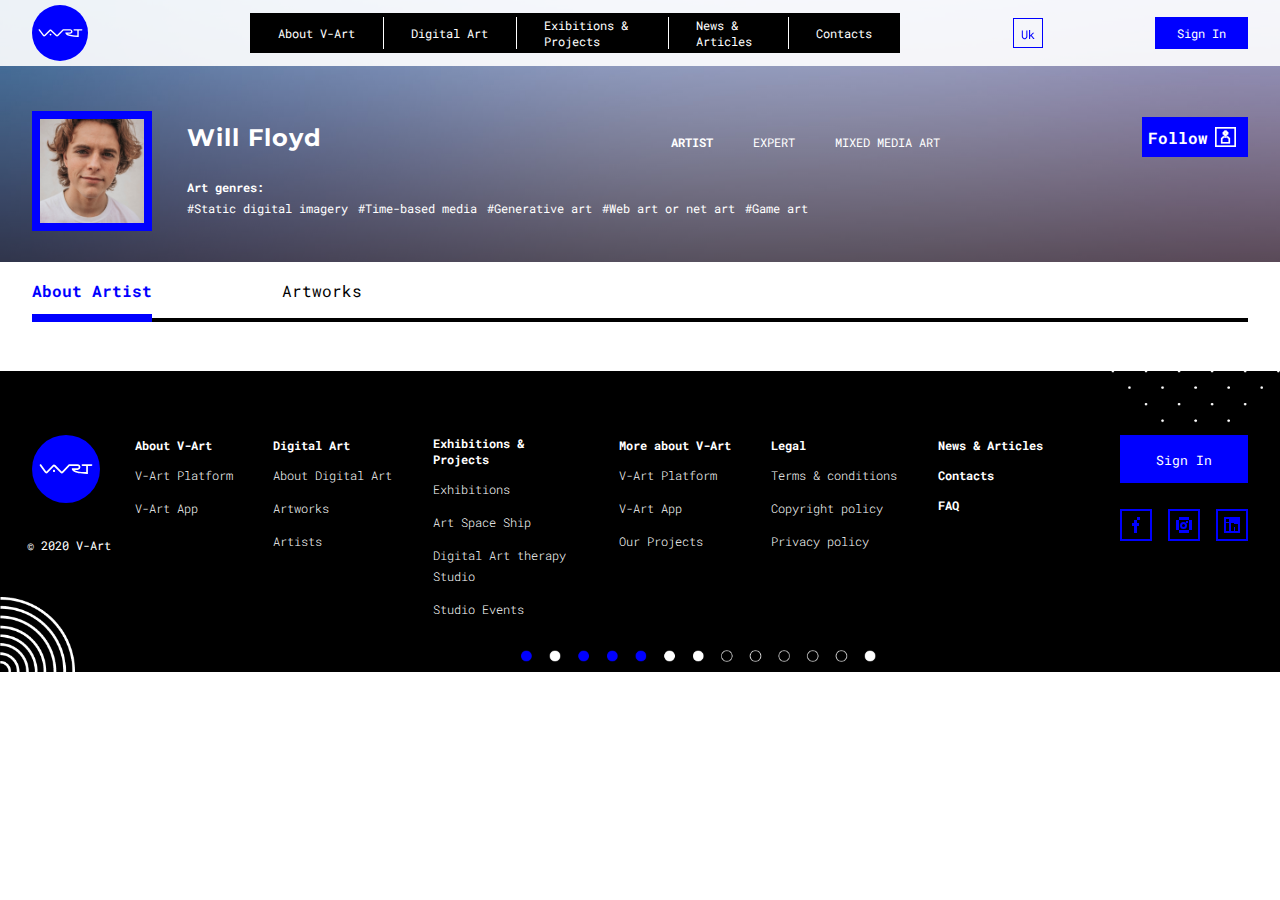
==== commit e8d0fda5: "slider arrow change, new favicon" ====
--- a/artist-about.html
+++ b/artist-about.html
@@ -28,12 +28,10 @@
 	<link rel="preconnect" href="https://fonts.gstatic.com">
 	<link href="https://fonts.googleapis.com/css2?family=Montserrat:wght@400;700;900&family=Press+Start+2P&family=Roboto+Mono:wght@300;400;500;700&display=swap" rel="stylesheet">
 
-	<link rel="apple-touch-icon" sizes="76x76" href="/apple-touch-icon.png">
+	<link rel="apple-touch-icon" sizes="180x180" href="/apple-touch-icon.png">
 	<link rel="icon" type="image/png" sizes="32x32" href="/favicon-32x32.png">
 	<link rel="icon" type="image/png" sizes="16x16" href="/favicon-16x16.png">
 	<link rel="manifest" href="/site.webmanifest">
-	<meta name="msapplication-TileColor" content="#da532c">
-	<meta name="theme-color" content="#ffffff">
 
 </head>
 
--- a/css/main.min.css
+++ b/css/main.min.css
@@ -1 +1 @@
-*,::after,::before{-webkit-box-sizing:border-box;box-sizing:border-box}html{font-family:sans-serif;line-height:1.15;-webkit-text-size-adjust:100%;-ms-text-size-adjust:100%;-ms-overflow-style:scrollbar;-webkit-tap-highlight-color:transparent}@-ms-viewport{width:device-width}article,aside,dialog,figcaption,figure,footer,header,hgroup,main,nav,section{display:block}body{margin:0;font-family:-apple-system,BlinkMacSystemFont,"Segoe UI",Roboto,"Helvetica Neue",Arial,sans-serif,"Apple Color Emoji","Segoe UI Emoji","Segoe UI Symbol";font-size:1rem;font-weight:400;line-height:1.5;color:#212529;text-align:left;background-color:#fff}[tabindex="-1"]:focus{outline:0!important}hr{-webkit-box-sizing:content-box;box-sizing:content-box;height:0;overflow:visible}h1,h2,h3,h4,h5,h6{margin-top:0;margin-bottom:.5rem}p{margin-top:0;margin-bottom:1rem}abbr[data-original-title],abbr[title]{text-decoration:underline;-webkit-text-decoration:underline dotted;text-decoration:underline dotted;cursor:help;border-bottom:0}address{margin-bottom:1rem;font-style:normal;line-height:inherit}dl,ol,ul{margin-top:0;margin-bottom:1rem}ol ol,ol ul,ul ol,ul ul{margin-bottom:0}dt{font-weight:700}dd{margin-bottom:.5rem;margin-left:0}blockquote{margin:0 0 1rem}dfn{font-style:italic}b,strong{font-weight:bolder}small{font-size:80%}sub,sup{position:relative;font-size:75%;line-height:0;vertical-align:baseline}sub{bottom:-.25em}sup{top:-.5em}a{color:#007bff;text-decoration:none;background-color:transparent;-webkit-text-decoration-skip:objects}a:hover{color:#0056b3;text-decoration:underline}a:not([href]):not([tabindex]){color:inherit;text-decoration:none}a:not([href]):not([tabindex]):focus,a:not([href]):not([tabindex]):hover{color:inherit;text-decoration:none}a:not([href]):not([tabindex]):focus{outline:0}code,kbd,pre,samp{font-family:monospace,monospace;font-size:1em}pre{margin-top:0;margin-bottom:1rem;overflow:auto;-ms-overflow-style:scrollbar}figure{margin:0 0 1rem}img{vertical-align:middle;border-style:none}svg:not(:root){overflow:hidden}table{border-collapse:collapse}caption{padding-top:.75rem;padding-bottom:.75rem;color:#6c757d;text-align:left;caption-side:bottom}th{text-align:inherit}label{display:inline-block;margin-bottom:.5rem}button{border-radius:0}button:focus{outline:1px dotted;outline:5px auto -webkit-focus-ring-color}button,input,optgroup,select,textarea{margin:0;font-family:inherit;font-size:inherit;line-height:inherit}button,input{overflow:visible}button,select{text-transform:none}[type=reset],[type=submit],button,html [type=button]{-webkit-appearance:button}[type=button]::-moz-focus-inner,[type=reset]::-moz-focus-inner,[type=submit]::-moz-focus-inner,button::-moz-focus-inner{padding:0;border-style:none}input[type=checkbox],input[type=radio]{-webkit-box-sizing:border-box;box-sizing:border-box;padding:0}input[type=date],input[type=datetime-local],input[type=month],input[type=time]{-webkit-appearance:listbox}textarea{overflow:auto;resize:vertical}fieldset{min-width:0;padding:0;margin:0;border:0}legend{display:block;width:100%;max-width:100%;padding:0;margin-bottom:.5rem;font-size:1.5rem;line-height:inherit;color:inherit;white-space:normal}progress{vertical-align:baseline}[type=number]::-webkit-inner-spin-button,[type=number]::-webkit-outer-spin-button{height:auto}[type=search]{outline-offset:-2px;-webkit-appearance:none}[type=search]::-webkit-search-cancel-button,[type=search]::-webkit-search-decoration{-webkit-appearance:none}::-webkit-file-upload-button{font:inherit;-webkit-appearance:button}output{display:inline-block}summary{display:list-item;cursor:pointer}template{display:none}[hidden]{display:none!important}@-ms-viewport{width:device-width}html{-webkit-box-sizing:border-box;box-sizing:border-box;-ms-overflow-style:scrollbar}*,::after,::before{-webkit-box-sizing:inherit;box-sizing:inherit}.container{width:100%;padding-right:12px;padding-left:12px;margin-right:auto;margin-left:auto}@media (min-width:1100px){.container{max-width:100%}}@media (min-width:1340px){.container{max-width:1262px}}@media (min-width:1440px){.container{max-width:1240px}}@media (min-width:1700px){.container{max-width:1464px}}.container-fluid{width:100%;padding-right:12px;padding-left:12px;margin-right:auto;margin-left:auto}.row{display:-webkit-box;display:-webkit-flex;display:-ms-flexbox;display:flex;-webkit-flex-wrap:wrap;-ms-flex-wrap:wrap;flex-wrap:wrap;margin-right:-12px;margin-left:-12px}.no-gutters{margin-right:0;margin-left:0}.no-gutters>.col,.no-gutters>[class*=col-]{padding-right:0;padding-left:0}.col,.col-1,.col-10,.col-11,.col-12,.col-2,.col-3,.col-4,.col-5,.col-6,.col-7,.col-8,.col-9,.col-auto,.col-lg,.col-lg-1,.col-lg-10,.col-lg-11,.col-lg-12,.col-lg-2,.col-lg-3,.col-lg-4,.col-lg-5,.col-lg-6,.col-lg-7,.col-lg-8,.col-lg-9,.col-lg-auto,.col-md,.col-md-1,.col-md-10,.col-md-11,.col-md-12,.col-md-2,.col-md-3,.col-md-4,.col-md-5,.col-md-6,.col-md-7,.col-md-8,.col-md-9,.col-md-auto,.col-sm,.col-sm-1,.col-sm-10,.col-sm-11,.col-sm-12,.col-sm-2,.col-sm-3,.col-sm-4,.col-sm-5,.col-sm-6,.col-sm-7,.col-sm-8,.col-sm-9,.col-sm-auto,.col-xl,.col-xl-1,.col-xl-10,.col-xl-11,.col-xl-12,.col-xl-2,.col-xl-3,.col-xl-4,.col-xl-5,.col-xl-6,.col-xl-7,.col-xl-8,.col-xl-9,.col-xl-auto{position:relative;width:100%;min-height:1px;padding-right:12px;padding-left:12px}.col{-webkit-flex-basis:0;-ms-flex-preferred-size:0;flex-basis:0;-webkit-box-flex:1;-webkit-flex-grow:1;-ms-flex-positive:1;flex-grow:1;max-width:100%}.col-auto{-webkit-box-flex:0;-webkit-flex:0 0 auto;-ms-flex:0 0 auto;flex:0 0 auto;width:auto;max-width:none}.col-1{-webkit-box-flex:0;-webkit-flex:0 0 8.33333%;-ms-flex:0 0 8.33333%;flex:0 0 8.33333%;max-width:8.33333%}.col-2{-webkit-box-flex:0;-webkit-flex:0 0 16.66667%;-ms-flex:0 0 16.66667%;flex:0 0 16.66667%;max-width:16.66667%}.col-3{-webkit-box-flex:0;-webkit-flex:0 0 25%;-ms-flex:0 0 25%;flex:0 0 25%;max-width:25%}.col-4{-webkit-box-flex:0;-webkit-flex:0 0 33.33333%;-ms-flex:0 0 33.33333%;flex:0 0 33.33333%;max-width:33.33333%}.col-5{-webkit-box-flex:0;-webkit-flex:0 0 41.66667%;-ms-flex:0 0 41.66667%;flex:0 0 41.66667%;max-width:41.66667%}.col-6{-webkit-box-flex:0;-webkit-flex:0 0 50%;-ms-flex:0 0 50%;flex:0 0 50%;max-width:50%}.col-7{-webkit-box-flex:0;-webkit-flex:0 0 58.33333%;-ms-flex:0 0 58.33333%;flex:0 0 58.33333%;max-width:58.33333%}.col-8{-webkit-box-flex:0;-webkit-flex:0 0 66.66667%;-ms-flex:0 0 66.66667%;flex:0 0 66.66667%;max-width:66.66667%}.col-9{-webkit-box-flex:0;-webkit-flex:0 0 75%;-ms-flex:0 0 75%;flex:0 0 75%;max-width:75%}.col-10{-webkit-box-flex:0;-webkit-flex:0 0 83.33333%;-ms-flex:0 0 83.33333%;flex:0 0 83.33333%;max-width:83.33333%}.col-11{-webkit-box-flex:0;-webkit-flex:0 0 91.66667%;-ms-flex:0 0 91.66667%;flex:0 0 91.66667%;max-width:91.66667%}.col-12{-webkit-box-flex:0;-webkit-flex:0 0 100%;-ms-flex:0 0 100%;flex:0 0 100%;max-width:100%}.order-first{-webkit-box-ordinal-group:0;-webkit-order:-1;-ms-flex-order:-1;order:-1}.order-last{-webkit-box-ordinal-group:14;-webkit-order:13;-ms-flex-order:13;order:13}.order-0{-webkit-box-ordinal-group:1;-webkit-order:0;-ms-flex-order:0;order:0}.order-1{-webkit-box-ordinal-group:2;-webkit-order:1;-ms-flex-order:1;order:1}.order-2{-webkit-box-ordinal-group:3;-webkit-order:2;-ms-flex-order:2;order:2}.order-3{-webkit-box-ordinal-group:4;-webkit-order:3;-ms-flex-order:3;order:3}.order-4{-webkit-box-ordinal-group:5;-webkit-order:4;-ms-flex-order:4;order:4}.order-5{-webkit-box-ordinal-group:6;-webkit-order:5;-ms-flex-order:5;order:5}.order-6{-webkit-box-ordinal-group:7;-webkit-order:6;-ms-flex-order:6;order:6}.order-7{-webkit-box-ordinal-group:8;-webkit-order:7;-ms-flex-order:7;order:7}.order-8{-webkit-box-ordinal-group:9;-webkit-order:8;-ms-flex-order:8;order:8}.order-9{-webkit-box-ordinal-group:10;-webkit-order:9;-ms-flex-order:9;order:9}.order-10{-webkit-box-ordinal-group:11;-webkit-order:10;-ms-flex-order:10;order:10}.order-11{-webkit-box-ordinal-group:12;-webkit-order:11;-ms-flex-order:11;order:11}.order-12{-webkit-box-ordinal-group:13;-webkit-order:12;-ms-flex-order:12;order:12}.offset-1{margin-left:8.33333%}.offset-2{margin-left:16.66667%}.offset-3{margin-left:25%}.offset-4{margin-left:33.33333%}.offset-5{margin-left:41.66667%}.offset-6{margin-left:50%}.offset-7{margin-left:58.33333%}.offset-8{margin-left:66.66667%}.offset-9{margin-left:75%}.offset-10{margin-left:83.33333%}.offset-11{margin-left:91.66667%}@media (min-width:1100px){.col-sm{-webkit-flex-basis:0;-ms-flex-preferred-size:0;flex-basis:0;-webkit-box-flex:1;-webkit-flex-grow:1;-ms-flex-positive:1;flex-grow:1;max-width:100%}.col-sm-auto{-webkit-box-flex:0;-webkit-flex:0 0 auto;-ms-flex:0 0 auto;flex:0 0 auto;width:auto;max-width:none}.col-sm-1{-webkit-box-flex:0;-webkit-flex:0 0 8.33333%;-ms-flex:0 0 8.33333%;flex:0 0 8.33333%;max-width:8.33333%}.col-sm-2{-webkit-box-flex:0;-webkit-flex:0 0 16.66667%;-ms-flex:0 0 16.66667%;flex:0 0 16.66667%;max-width:16.66667%}.col-sm-3{-webkit-box-flex:0;-webkit-flex:0 0 25%;-ms-flex:0 0 25%;flex:0 0 25%;max-width:25%}.col-sm-4{-webkit-box-flex:0;-webkit-flex:0 0 33.33333%;-ms-flex:0 0 33.33333%;flex:0 0 33.33333%;max-width:33.33333%}.col-sm-5{-webkit-box-flex:0;-webkit-flex:0 0 41.66667%;-ms-flex:0 0 41.66667%;flex:0 0 41.66667%;max-width:41.66667%}.col-sm-6{-webkit-box-flex:0;-webkit-flex:0 0 50%;-ms-flex:0 0 50%;flex:0 0 50%;max-width:50%}.col-sm-7{-webkit-box-flex:0;-webkit-flex:0 0 58.33333%;-ms-flex:0 0 58.33333%;flex:0 0 58.33333%;max-width:58.33333%}.col-sm-8{-webkit-box-flex:0;-webkit-flex:0 0 66.66667%;-ms-flex:0 0 66.66667%;flex:0 0 66.66667%;max-width:66.66667%}.col-sm-9{-webkit-box-flex:0;-webkit-flex:0 0 75%;-ms-flex:0 0 75%;flex:0 0 75%;max-width:75%}.col-sm-10{-webkit-box-flex:0;-webkit-flex:0 0 83.33333%;-ms-flex:0 0 83.33333%;flex:0 0 83.33333%;max-width:83.33333%}.col-sm-11{-webkit-box-flex:0;-webkit-flex:0 0 91.66667%;-ms-flex:0 0 91.66667%;flex:0 0 91.66667%;max-width:91.66667%}.col-sm-12{-webkit-box-flex:0;-webkit-flex:0 0 100%;-ms-flex:0 0 100%;flex:0 0 100%;max-width:100%}.order-sm-first{-webkit-box-ordinal-group:0;-webkit-order:-1;-ms-flex-order:-1;order:-1}.order-sm-last{-webkit-box-ordinal-group:14;-webkit-order:13;-ms-flex-order:13;order:13}.order-sm-0{-webkit-box-ordinal-group:1;-webkit-order:0;-ms-flex-order:0;order:0}.order-sm-1{-webkit-box-ordinal-group:2;-webkit-order:1;-ms-flex-order:1;order:1}.order-sm-2{-webkit-box-ordinal-group:3;-webkit-order:2;-ms-flex-order:2;order:2}.order-sm-3{-webkit-box-ordinal-group:4;-webkit-order:3;-ms-flex-order:3;order:3}.order-sm-4{-webkit-box-ordinal-group:5;-webkit-order:4;-ms-flex-order:4;order:4}.order-sm-5{-webkit-box-ordinal-group:6;-webkit-order:5;-ms-flex-order:5;order:5}.order-sm-6{-webkit-box-ordinal-group:7;-webkit-order:6;-ms-flex-order:6;order:6}.order-sm-7{-webkit-box-ordinal-group:8;-webkit-order:7;-ms-flex-order:7;order:7}.order-sm-8{-webkit-box-ordinal-group:9;-webkit-order:8;-ms-flex-order:8;order:8}.order-sm-9{-webkit-box-ordinal-group:10;-webkit-order:9;-ms-flex-order:9;order:9}.order-sm-10{-webkit-box-ordinal-group:11;-webkit-order:10;-ms-flex-order:10;order:10}.order-sm-11{-webkit-box-ordinal-group:12;-webkit-order:11;-ms-flex-order:11;order:11}.order-sm-12{-webkit-box-ordinal-group:13;-webkit-order:12;-ms-flex-order:12;order:12}.offset-sm-0{margin-left:0}.offset-sm-1{margin-left:8.33333%}.offset-sm-2{margin-left:16.66667%}.offset-sm-3{margin-left:25%}.offset-sm-4{margin-left:33.33333%}.offset-sm-5{margin-left:41.66667%}.offset-sm-6{margin-left:50%}.offset-sm-7{margin-left:58.33333%}.offset-sm-8{margin-left:66.66667%}.offset-sm-9{margin-left:75%}.offset-sm-10{margin-left:83.33333%}.offset-sm-11{margin-left:91.66667%}}@media (min-width:1340px){.col-md{-webkit-flex-basis:0;-ms-flex-preferred-size:0;flex-basis:0;-webkit-box-flex:1;-webkit-flex-grow:1;-ms-flex-positive:1;flex-grow:1;max-width:100%}.col-md-auto{-webkit-box-flex:0;-webkit-flex:0 0 auto;-ms-flex:0 0 auto;flex:0 0 auto;width:auto;max-width:none}.col-md-1{-webkit-box-flex:0;-webkit-flex:0 0 8.33333%;-ms-flex:0 0 8.33333%;flex:0 0 8.33333%;max-width:8.33333%}.col-md-2{-webkit-box-flex:0;-webkit-flex:0 0 16.66667%;-ms-flex:0 0 16.66667%;flex:0 0 16.66667%;max-width:16.66667%}.col-md-3{-webkit-box-flex:0;-webkit-flex:0 0 25%;-ms-flex:0 0 25%;flex:0 0 25%;max-width:25%}.col-md-4{-webkit-box-flex:0;-webkit-flex:0 0 33.33333%;-ms-flex:0 0 33.33333%;flex:0 0 33.33333%;max-width:33.33333%}.col-md-5{-webkit-box-flex:0;-webkit-flex:0 0 41.66667%;-ms-flex:0 0 41.66667%;flex:0 0 41.66667%;max-width:41.66667%}.col-md-6{-webkit-box-flex:0;-webkit-flex:0 0 50%;-ms-flex:0 0 50%;flex:0 0 50%;max-width:50%}.col-md-7{-webkit-box-flex:0;-webkit-flex:0 0 58.33333%;-ms-flex:0 0 58.33333%;flex:0 0 58.33333%;max-width:58.33333%}.col-md-8{-webkit-box-flex:0;-webkit-flex:0 0 66.66667%;-ms-flex:0 0 66.66667%;flex:0 0 66.66667%;max-width:66.66667%}.col-md-9{-webkit-box-flex:0;-webkit-flex:0 0 75%;-ms-flex:0 0 75%;flex:0 0 75%;max-width:75%}.col-md-10{-webkit-box-flex:0;-webkit-flex:0 0 83.33333%;-ms-flex:0 0 83.33333%;flex:0 0 83.33333%;max-width:83.33333%}.col-md-11{-webkit-box-flex:0;-webkit-flex:0 0 91.66667%;-ms-flex:0 0 91.66667%;flex:0 0 91.66667%;max-width:91.66667%}.col-md-12{-webkit-box-flex:0;-webkit-flex:0 0 100%;-ms-flex:0 0 100%;flex:0 0 100%;max-width:100%}.order-md-first{-webkit-box-ordinal-group:0;-webkit-order:-1;-ms-flex-order:-1;order:-1}.order-md-last{-webkit-box-ordinal-group:14;-webkit-order:13;-ms-flex-order:13;order:13}.order-md-0{-webkit-box-ordinal-group:1;-webkit-order:0;-ms-flex-order:0;order:0}.order-md-1{-webkit-box-ordinal-group:2;-webkit-order:1;-ms-flex-order:1;order:1}.order-md-2{-webkit-box-ordinal-group:3;-webkit-order:2;-ms-flex-order:2;order:2}.order-md-3{-webkit-box-ordinal-group:4;-webkit-order:3;-ms-flex-order:3;order:3}.order-md-4{-webkit-box-ordinal-group:5;-webkit-order:4;-ms-flex-order:4;order:4}.order-md-5{-webkit-box-ordinal-group:6;-webkit-order:5;-ms-flex-order:5;order:5}.order-md-6{-webkit-box-ordinal-group:7;-webkit-order:6;-ms-flex-order:6;order:6}.order-md-7{-webkit-box-ordinal-group:8;-webkit-order:7;-ms-flex-order:7;order:7}.order-md-8{-webkit-box-ordinal-group:9;-webkit-order:8;-ms-flex-order:8;order:8}.order-md-9{-webkit-box-ordinal-group:10;-webkit-order:9;-ms-flex-order:9;order:9}.order-md-10{-webkit-box-ordinal-group:11;-webkit-order:10;-ms-flex-order:10;order:10}.order-md-11{-webkit-box-ordinal-group:12;-webkit-order:11;-ms-flex-order:11;order:11}.order-md-12{-webkit-box-ordinal-group:13;-webkit-order:12;-ms-flex-order:12;order:12}.offset-md-0{margin-left:0}.offset-md-1{margin-left:8.33333%}.offset-md-2{margin-left:16.66667%}.offset-md-3{margin-left:25%}.offset-md-4{margin-left:33.33333%}.offset-md-5{margin-left:41.66667%}.offset-md-6{margin-left:50%}.offset-md-7{margin-left:58.33333%}.offset-md-8{margin-left:66.66667%}.offset-md-9{margin-left:75%}.offset-md-10{margin-left:83.33333%}.offset-md-11{margin-left:91.66667%}}@media (min-width:1440px){.col-lg{-webkit-flex-basis:0;-ms-flex-preferred-size:0;flex-basis:0;-webkit-box-flex:1;-webkit-flex-grow:1;-ms-flex-positive:1;flex-grow:1;max-width:100%}.col-lg-auto{-webkit-box-flex:0;-webkit-flex:0 0 auto;-ms-flex:0 0 auto;flex:0 0 auto;width:auto;max-width:none}.col-lg-1{-webkit-box-flex:0;-webkit-flex:0 0 8.33333%;-ms-flex:0 0 8.33333%;flex:0 0 8.33333%;max-width:8.33333%}.col-lg-2{-webkit-box-flex:0;-webkit-flex:0 0 16.66667%;-ms-flex:0 0 16.66667%;flex:0 0 16.66667%;max-width:16.66667%}.col-lg-3{-webkit-box-flex:0;-webkit-flex:0 0 25%;-ms-flex:0 0 25%;flex:0 0 25%;max-width:25%}.col-lg-4{-webkit-box-flex:0;-webkit-flex:0 0 33.33333%;-ms-flex:0 0 33.33333%;flex:0 0 33.33333%;max-width:33.33333%}.col-lg-5{-webkit-box-flex:0;-webkit-flex:0 0 41.66667%;-ms-flex:0 0 41.66667%;flex:0 0 41.66667%;max-width:41.66667%}.col-lg-6{-webkit-box-flex:0;-webkit-flex:0 0 50%;-ms-flex:0 0 50%;flex:0 0 50%;max-width:50%}.col-lg-7{-webkit-box-flex:0;-webkit-flex:0 0 58.33333%;-ms-flex:0 0 58.33333%;flex:0 0 58.33333%;max-width:58.33333%}.col-lg-8{-webkit-box-flex:0;-webkit-flex:0 0 66.66667%;-ms-flex:0 0 66.66667%;flex:0 0 66.66667%;max-width:66.66667%}.col-lg-9{-webkit-box-flex:0;-webkit-flex:0 0 75%;-ms-flex:0 0 75%;flex:0 0 75%;max-width:75%}.col-lg-10{-webkit-box-flex:0;-webkit-flex:0 0 83.33333%;-ms-flex:0 0 83.33333%;flex:0 0 83.33333%;max-width:83.33333%}.col-lg-11{-webkit-box-flex:0;-webkit-flex:0 0 91.66667%;-ms-flex:0 0 91.66667%;flex:0 0 91.66667%;max-width:91.66667%}.col-lg-12{-webkit-box-flex:0;-webkit-flex:0 0 100%;-ms-flex:0 0 100%;flex:0 0 100%;max-width:100%}.order-lg-first{-webkit-box-ordinal-group:0;-webkit-order:-1;-ms-flex-order:-1;order:-1}.order-lg-last{-webkit-box-ordinal-group:14;-webkit-order:13;-ms-flex-order:13;order:13}.order-lg-0{-webkit-box-ordinal-group:1;-webkit-order:0;-ms-flex-order:0;order:0}.order-lg-1{-webkit-box-ordinal-group:2;-webkit-order:1;-ms-flex-order:1;order:1}.order-lg-2{-webkit-box-ordinal-group:3;-webkit-order:2;-ms-flex-order:2;order:2}.order-lg-3{-webkit-box-ordinal-group:4;-webkit-order:3;-ms-flex-order:3;order:3}.order-lg-4{-webkit-box-ordinal-group:5;-webkit-order:4;-ms-flex-order:4;order:4}.order-lg-5{-webkit-box-ordinal-group:6;-webkit-order:5;-ms-flex-order:5;order:5}.order-lg-6{-webkit-box-ordinal-group:7;-webkit-order:6;-ms-flex-order:6;order:6}.order-lg-7{-webkit-box-ordinal-group:8;-webkit-order:7;-ms-flex-order:7;order:7}.order-lg-8{-webkit-box-ordinal-group:9;-webkit-order:8;-ms-flex-order:8;order:8}.order-lg-9{-webkit-box-ordinal-group:10;-webkit-order:9;-ms-flex-order:9;order:9}.order-lg-10{-webkit-box-ordinal-group:11;-webkit-order:10;-ms-flex-order:10;order:10}.order-lg-11{-webkit-box-ordinal-group:12;-webkit-order:11;-ms-flex-order:11;order:11}.order-lg-12{-webkit-box-ordinal-group:13;-webkit-order:12;-ms-flex-order:12;order:12}.offset-lg-0{margin-left:0}.offset-lg-1{margin-left:8.33333%}.offset-lg-2{margin-left:16.66667%}.offset-lg-3{margin-left:25%}.offset-lg-4{margin-left:33.33333%}.offset-lg-5{margin-left:41.66667%}.offset-lg-6{margin-left:50%}.offset-lg-7{margin-left:58.33333%}.offset-lg-8{margin-left:66.66667%}.offset-lg-9{margin-left:75%}.offset-lg-10{margin-left:83.33333%}.offset-lg-11{margin-left:91.66667%}}@media (min-width:1700px){.col-xl{-webkit-flex-basis:0;-ms-flex-preferred-size:0;flex-basis:0;-webkit-box-flex:1;-webkit-flex-grow:1;-ms-flex-positive:1;flex-grow:1;max-width:100%}.col-xl-auto{-webkit-box-flex:0;-webkit-flex:0 0 auto;-ms-flex:0 0 auto;flex:0 0 auto;width:auto;max-width:none}.col-xl-1{-webkit-box-flex:0;-webkit-flex:0 0 8.33333%;-ms-flex:0 0 8.33333%;flex:0 0 8.33333%;max-width:8.33333%}.col-xl-2{-webkit-box-flex:0;-webkit-flex:0 0 16.66667%;-ms-flex:0 0 16.66667%;flex:0 0 16.66667%;max-width:16.66667%}.col-xl-3{-webkit-box-flex:0;-webkit-flex:0 0 25%;-ms-flex:0 0 25%;flex:0 0 25%;max-width:25%}.col-xl-4{-webkit-box-flex:0;-webkit-flex:0 0 33.33333%;-ms-flex:0 0 33.33333%;flex:0 0 33.33333%;max-width:33.33333%}.col-xl-5{-webkit-box-flex:0;-webkit-flex:0 0 41.66667%;-ms-flex:0 0 41.66667%;flex:0 0 41.66667%;max-width:41.66667%}.col-xl-6{-webkit-box-flex:0;-webkit-flex:0 0 50%;-ms-flex:0 0 50%;flex:0 0 50%;max-width:50%}.col-xl-7{-webkit-box-flex:0;-webkit-flex:0 0 58.33333%;-ms-flex:0 0 58.33333%;flex:0 0 58.33333%;max-width:58.33333%}.col-xl-8{-webkit-box-flex:0;-webkit-flex:0 0 66.66667%;-ms-flex:0 0 66.66667%;flex:0 0 66.66667%;max-width:66.66667%}.col-xl-9{-webkit-box-flex:0;-webkit-flex:0 0 75%;-ms-flex:0 0 75%;flex:0 0 75%;max-width:75%}.col-xl-10{-webkit-box-flex:0;-webkit-flex:0 0 83.33333%;-ms-flex:0 0 83.33333%;flex:0 0 83.33333%;max-width:83.33333%}.col-xl-11{-webkit-box-flex:0;-webkit-flex:0 0 91.66667%;-ms-flex:0 0 91.66667%;flex:0 0 91.66667%;max-width:91.66667%}.col-xl-12{-webkit-box-flex:0;-webkit-flex:0 0 100%;-ms-flex:0 0 100%;flex:0 0 100%;max-width:100%}.order-xl-first{-webkit-box-ordinal-group:0;-webkit-order:-1;-ms-flex-order:-1;order:-1}.order-xl-last{-webkit-box-ordinal-group:14;-webkit-order:13;-ms-flex-order:13;order:13}.order-xl-0{-webkit-box-ordinal-group:1;-webkit-order:0;-ms-flex-order:0;order:0}.order-xl-1{-webkit-box-ordinal-group:2;-webkit-order:1;-ms-flex-order:1;order:1}.order-xl-2{-webkit-box-ordinal-group:3;-webkit-order:2;-ms-flex-order:2;order:2}.order-xl-3{-webkit-box-ordinal-group:4;-webkit-order:3;-ms-flex-order:3;order:3}.order-xl-4{-webkit-box-ordinal-group:5;-webkit-order:4;-ms-flex-order:4;order:4}.order-xl-5{-webkit-box-ordinal-group:6;-webkit-order:5;-ms-flex-order:5;order:5}.order-xl-6{-webkit-box-ordinal-group:7;-webkit-order:6;-ms-flex-order:6;order:6}.order-xl-7{-webkit-box-ordinal-group:8;-webkit-order:7;-ms-flex-order:7;order:7}.order-xl-8{-webkit-box-ordinal-group:9;-webkit-order:8;-ms-flex-order:8;order:8}.order-xl-9{-webkit-box-ordinal-group:10;-webkit-order:9;-ms-flex-order:9;order:9}.order-xl-10{-webkit-box-ordinal-group:11;-webkit-order:10;-ms-flex-order:10;order:10}.order-xl-11{-webkit-box-ordinal-group:12;-webkit-order:11;-ms-flex-order:11;order:11}.order-xl-12{-webkit-box-ordinal-group:13;-webkit-order:12;-ms-flex-order:12;order:12}.offset-xl-0{margin-left:0}.offset-xl-1{margin-left:8.33333%}.offset-xl-2{margin-left:16.66667%}.offset-xl-3{margin-left:25%}.offset-xl-4{margin-left:33.33333%}.offset-xl-5{margin-left:41.66667%}.offset-xl-6{margin-left:50%}.offset-xl-7{margin-left:58.33333%}.offset-xl-8{margin-left:66.66667%}.offset-xl-9{margin-left:75%}.offset-xl-10{margin-left:83.33333%}.offset-xl-11{margin-left:91.66667%}}.d-none{display:none!important}.d-inline{display:inline!important}.d-inline-block{display:inline-block!important}.d-block{display:block!important}.d-table{display:table!important}.d-table-row{display:table-row!important}.d-table-cell{display:table-cell!important}.d-flex{display:-webkit-box!important;display:-webkit-flex!important;display:-ms-flexbox!important;display:flex!important}.d-inline-flex{display:-webkit-inline-box!important;display:-webkit-inline-flex!important;display:-ms-inline-flexbox!important;display:inline-flex!important}@media (min-width:1100px){.d-sm-none{display:none!important}.d-sm-inline{display:inline!important}.d-sm-inline-block{display:inline-block!important}.d-sm-block{display:block!important}.d-sm-table{display:table!important}.d-sm-table-row{display:table-row!important}.d-sm-table-cell{display:table-cell!important}.d-sm-flex{display:-webkit-box!important;display:-webkit-flex!important;display:-ms-flexbox!important;display:flex!important}.d-sm-inline-flex{display:-webkit-inline-box!important;display:-webkit-inline-flex!important;display:-ms-inline-flexbox!important;display:inline-flex!important}}@media (min-width:1340px){.d-md-none{display:none!important}.d-md-inline{display:inline!important}.d-md-inline-block{display:inline-block!important}.d-md-block{display:block!important}.d-md-table{display:table!important}.d-md-table-row{display:table-row!important}.d-md-table-cell{display:table-cell!important}.d-md-flex{display:-webkit-box!important;display:-webkit-flex!important;display:-ms-flexbox!important;display:flex!important}.d-md-inline-flex{display:-webkit-inline-box!important;display:-webkit-inline-flex!important;display:-ms-inline-flexbox!important;display:inline-flex!important}}@media (min-width:1440px){.d-lg-none{display:none!important}.d-lg-inline{display:inline!important}.d-lg-inline-block{display:inline-block!important}.d-lg-block{display:block!important}.d-lg-table{display:table!important}.d-lg-table-row{display:table-row!important}.d-lg-table-cell{display:table-cell!important}.d-lg-flex{display:-webkit-box!important;display:-webkit-flex!important;display:-ms-flexbox!important;display:flex!important}.d-lg-inline-flex{display:-webkit-inline-box!important;display:-webkit-inline-flex!important;display:-ms-inline-flexbox!important;display:inline-flex!important}}@media (min-width:1700px){.d-xl-none{display:none!important}.d-xl-inline{display:inline!important}.d-xl-inline-block{display:inline-block!important}.d-xl-block{display:block!important}.d-xl-table{display:table!important}.d-xl-table-row{display:table-row!important}.d-xl-table-cell{display:table-cell!important}.d-xl-flex{display:-webkit-box!important;display:-webkit-flex!important;display:-ms-flexbox!important;display:flex!important}.d-xl-inline-flex{display:-webkit-inline-box!important;display:-webkit-inline-flex!important;display:-ms-inline-flexbox!important;display:inline-flex!important}}@media print{.d-print-none{display:none!important}.d-print-inline{display:inline!important}.d-print-inline-block{display:inline-block!important}.d-print-block{display:block!important}.d-print-table{display:table!important}.d-print-table-row{display:table-row!important}.d-print-table-cell{display:table-cell!important}.d-print-flex{display:-webkit-box!important;display:-webkit-flex!important;display:-ms-flexbox!important;display:flex!important}.d-print-inline-flex{display:-webkit-inline-box!important;display:-webkit-inline-flex!important;display:-ms-inline-flexbox!important;display:inline-flex!important}}.flex-row{-webkit-box-orient:horizontal!important;-webkit-box-direction:normal!important;-webkit-flex-direction:row!important;-ms-flex-direction:row!important;flex-direction:row!important}.flex-column{-webkit-box-orient:vertical!important;-webkit-box-direction:normal!important;-webkit-flex-direction:column!important;-ms-flex-direction:column!important;flex-direction:column!important}.flex-row-reverse{-webkit-box-orient:horizontal!important;-webkit-box-direction:reverse!important;-webkit-flex-direction:row-reverse!important;-ms-flex-direction:row-reverse!important;flex-direction:row-reverse!important}.flex-column-reverse{-webkit-box-orient:vertical!important;-webkit-box-direction:reverse!important;-webkit-flex-direction:column-reverse!important;-ms-flex-direction:column-reverse!important;flex-direction:column-reverse!important}.flex-wrap{-webkit-flex-wrap:wrap!important;-ms-flex-wrap:wrap!important;flex-wrap:wrap!important}.flex-nowrap{-webkit-flex-wrap:nowrap!important;-ms-flex-wrap:nowrap!important;flex-wrap:nowrap!important}.flex-wrap-reverse{-webkit-flex-wrap:wrap-reverse!important;-ms-flex-wrap:wrap-reverse!important;flex-wrap:wrap-reverse!important}.justify-content-start{-webkit-box-pack:start!important;-webkit-justify-content:flex-start!important;-ms-flex-pack:start!important;justify-content:flex-start!important}.justify-content-end{-webkit-box-pack:end!important;-webkit-justify-content:flex-end!important;-ms-flex-pack:end!important;justify-content:flex-end!important}.justify-content-center{-webkit-box-pack:center!important;-webkit-justify-content:center!important;-ms-flex-pack:center!important;justify-content:center!important}.justify-content-between{-webkit-box-pack:justify!important;-webkit-justify-content:space-between!important;-ms-flex-pack:justify!important;justify-content:space-between!important}.justify-content-around{-webkit-justify-content:space-around!important;-ms-flex-pack:distribute!important;justify-content:space-around!important}.align-items-start{-webkit-box-align:start!important;-webkit-align-items:flex-start!important;-ms-flex-align:start!important;align-items:flex-start!important}.align-items-end{-webkit-box-align:end!important;-webkit-align-items:flex-end!important;-ms-flex-align:end!important;align-items:flex-end!important}.align-items-center{-webkit-box-align:center!important;-webkit-align-items:center!important;-ms-flex-align:center!important;align-items:center!important}.align-items-baseline{-webkit-box-align:baseline!important;-webkit-align-items:baseline!important;-ms-flex-align:baseline!important;align-items:baseline!important}.align-items-stretch{-webkit-box-align:stretch!important;-webkit-align-items:stretch!important;-ms-flex-align:stretch!important;align-items:stretch!important}.align-content-start{-webkit-align-content:flex-start!important;-ms-flex-line-pack:start!important;align-content:flex-start!important}.align-content-end{-webkit-align-content:flex-end!important;-ms-flex-line-pack:end!important;align-content:flex-end!important}.align-content-center{-webkit-align-content:center!important;-ms-flex-line-pack:center!important;align-content:center!important}.align-content-between{-webkit-align-content:space-between!important;-ms-flex-line-pack:justify!important;align-content:space-between!important}.align-content-around{-webkit-align-content:space-around!important;-ms-flex-line-pack:distribute!important;align-content:space-around!important}.align-content-stretch{-webkit-align-content:stretch!important;-ms-flex-line-pack:stretch!important;align-content:stretch!important}.align-self-auto{-webkit-align-self:auto!important;-ms-flex-item-align:auto!important;align-self:auto!important}.align-self-start{-webkit-align-self:flex-start!important;-ms-flex-item-align:start!important;align-self:flex-start!important}.align-self-end{-webkit-align-self:flex-end!important;-ms-flex-item-align:end!important;align-self:flex-end!important}.align-self-center{-webkit-align-self:center!important;-ms-flex-item-align:center!important;align-self:center!important}.align-self-baseline{-webkit-align-self:baseline!important;-ms-flex-item-align:baseline!important;align-self:baseline!important}.align-self-stretch{-webkit-align-self:stretch!important;-ms-flex-item-align:stretch!important;align-self:stretch!important}@media (min-width:1100px){.flex-sm-row{-webkit-box-orient:horizontal!important;-webkit-box-direction:normal!important;-webkit-flex-direction:row!important;-ms-flex-direction:row!important;flex-direction:row!important}.flex-sm-column{-webkit-box-orient:vertical!important;-webkit-box-direction:normal!important;-webkit-flex-direction:column!important;-ms-flex-direction:column!important;flex-direction:column!important}.flex-sm-row-reverse{-webkit-box-orient:horizontal!important;-webkit-box-direction:reverse!important;-webkit-flex-direction:row-reverse!important;-ms-flex-direction:row-reverse!important;flex-direction:row-reverse!important}.flex-sm-column-reverse{-webkit-box-orient:vertical!important;-webkit-box-direction:reverse!important;-webkit-flex-direction:column-reverse!important;-ms-flex-direction:column-reverse!important;flex-direction:column-reverse!important}.flex-sm-wrap{-webkit-flex-wrap:wrap!important;-ms-flex-wrap:wrap!important;flex-wrap:wrap!important}.flex-sm-nowrap{-webkit-flex-wrap:nowrap!important;-ms-flex-wrap:nowrap!important;flex-wrap:nowrap!important}.flex-sm-wrap-reverse{-webkit-flex-wrap:wrap-reverse!important;-ms-flex-wrap:wrap-reverse!important;flex-wrap:wrap-reverse!important}.justify-content-sm-start{-webkit-box-pack:start!important;-webkit-justify-content:flex-start!important;-ms-flex-pack:start!important;justify-content:flex-start!important}.justify-content-sm-end{-webkit-box-pack:end!important;-webkit-justify-content:flex-end!important;-ms-flex-pack:end!important;justify-content:flex-end!important}.justify-content-sm-center{-webkit-box-pack:center!important;-webkit-justify-content:center!important;-ms-flex-pack:center!important;justify-content:center!important}.justify-content-sm-between{-webkit-box-pack:justify!important;-webkit-justify-content:space-between!important;-ms-flex-pack:justify!important;justify-content:space-between!important}.justify-content-sm-around{-webkit-justify-content:space-around!important;-ms-flex-pack:distribute!important;justify-content:space-around!important}.align-items-sm-start{-webkit-box-align:start!important;-webkit-align-items:flex-start!important;-ms-flex-align:start!important;align-items:flex-start!important}.align-items-sm-end{-webkit-box-align:end!important;-webkit-align-items:flex-end!important;-ms-flex-align:end!important;align-items:flex-end!important}.align-items-sm-center{-webkit-box-align:center!important;-webkit-align-items:center!important;-ms-flex-align:center!important;align-items:center!important}.align-items-sm-baseline{-webkit-box-align:baseline!important;-webkit-align-items:baseline!important;-ms-flex-align:baseline!important;align-items:baseline!important}.align-items-sm-stretch{-webkit-box-align:stretch!important;-webkit-align-items:stretch!important;-ms-flex-align:stretch!important;align-items:stretch!important}.align-content-sm-start{-webkit-align-content:flex-start!important;-ms-flex-line-pack:start!important;align-content:flex-start!important}.align-content-sm-end{-webkit-align-content:flex-end!important;-ms-flex-line-pack:end!important;align-content:flex-end!important}.align-content-sm-center{-webkit-align-content:center!important;-ms-flex-line-pack:center!important;align-content:center!important}.align-content-sm-between{-webkit-align-content:space-between!important;-ms-flex-line-pack:justify!important;align-content:space-between!important}.align-content-sm-around{-webkit-align-content:space-around!important;-ms-flex-line-pack:distribute!important;align-content:space-around!important}.align-content-sm-stretch{-webkit-align-content:stretch!important;-ms-flex-line-pack:stretch!important;align-content:stretch!important}.align-self-sm-auto{-webkit-align-self:auto!important;-ms-flex-item-align:auto!important;align-self:auto!important}.align-self-sm-start{-webkit-align-self:flex-start!important;-ms-flex-item-align:start!important;align-self:flex-start!important}.align-self-sm-end{-webkit-align-self:flex-end!important;-ms-flex-item-align:end!important;align-self:flex-end!important}.align-self-sm-center{-webkit-align-self:center!important;-ms-flex-item-align:center!important;align-self:center!important}.align-self-sm-baseline{-webkit-align-self:baseline!important;-ms-flex-item-align:baseline!important;align-self:baseline!important}.align-self-sm-stretch{-webkit-align-self:stretch!important;-ms-flex-item-align:stretch!important;align-self:stretch!important}}@media (min-width:1340px){.flex-md-row{-webkit-box-orient:horizontal!important;-webkit-box-direction:normal!important;-webkit-flex-direction:row!important;-ms-flex-direction:row!important;flex-direction:row!important}.flex-md-column{-webkit-box-orient:vertical!important;-webkit-box-direction:normal!important;-webkit-flex-direction:column!important;-ms-flex-direction:column!important;flex-direction:column!important}.flex-md-row-reverse{-webkit-box-orient:horizontal!important;-webkit-box-direction:reverse!important;-webkit-flex-direction:row-reverse!important;-ms-flex-direction:row-reverse!important;flex-direction:row-reverse!important}.flex-md-column-reverse{-webkit-box-orient:vertical!important;-webkit-box-direction:reverse!important;-webkit-flex-direction:column-reverse!important;-ms-flex-direction:column-reverse!important;flex-direction:column-reverse!important}.flex-md-wrap{-webkit-flex-wrap:wrap!important;-ms-flex-wrap:wrap!important;flex-wrap:wrap!important}.flex-md-nowrap{-webkit-flex-wrap:nowrap!important;-ms-flex-wrap:nowrap!important;flex-wrap:nowrap!important}.flex-md-wrap-reverse{-webkit-flex-wrap:wrap-reverse!important;-ms-flex-wrap:wrap-reverse!important;flex-wrap:wrap-reverse!important}.justify-content-md-start{-webkit-box-pack:start!important;-webkit-justify-content:flex-start!important;-ms-flex-pack:start!important;justify-content:flex-start!important}.justify-content-md-end{-webkit-box-pack:end!important;-webkit-justify-content:flex-end!important;-ms-flex-pack:end!important;justify-content:flex-end!important}.justify-content-md-center{-webkit-box-pack:center!important;-webkit-justify-content:center!important;-ms-flex-pack:center!important;justify-content:center!important}.justify-content-md-between{-webkit-box-pack:justify!important;-webkit-justify-content:space-between!important;-ms-flex-pack:justify!important;justify-content:space-between!important}.justify-content-md-around{-webkit-justify-content:space-around!important;-ms-flex-pack:distribute!important;justify-content:space-around!important}.align-items-md-start{-webkit-box-align:start!important;-webkit-align-items:flex-start!important;-ms-flex-align:start!important;align-items:flex-start!important}.align-items-md-end{-webkit-box-align:end!important;-webkit-align-items:flex-end!important;-ms-flex-align:end!important;align-items:flex-end!important}.align-items-md-center{-webkit-box-align:center!important;-webkit-align-items:center!important;-ms-flex-align:center!important;align-items:center!important}.align-items-md-baseline{-webkit-box-align:baseline!important;-webkit-align-items:baseline!important;-ms-flex-align:baseline!important;align-items:baseline!important}.align-items-md-stretch{-webkit-box-align:stretch!important;-webkit-align-items:stretch!important;-ms-flex-align:stretch!important;align-items:stretch!important}.align-content-md-start{-webkit-align-content:flex-start!important;-ms-flex-line-pack:start!important;align-content:flex-start!important}.align-content-md-end{-webkit-align-content:flex-end!important;-ms-flex-line-pack:end!important;align-content:flex-end!important}.align-content-md-center{-webkit-align-content:center!important;-ms-flex-line-pack:center!important;align-content:center!important}.align-content-md-between{-webkit-align-content:space-between!important;-ms-flex-line-pack:justify!important;align-content:space-between!important}.align-content-md-around{-webkit-align-content:space-around!important;-ms-flex-line-pack:distribute!important;align-content:space-around!important}.align-content-md-stretch{-webkit-align-content:stretch!important;-ms-flex-line-pack:stretch!important;align-content:stretch!important}.align-self-md-auto{-webkit-align-self:auto!important;-ms-flex-item-align:auto!important;align-self:auto!important}.align-self-md-start{-webkit-align-self:flex-start!important;-ms-flex-item-align:start!important;align-self:flex-start!important}.align-self-md-end{-webkit-align-self:flex-end!important;-ms-flex-item-align:end!important;align-self:flex-end!important}.align-self-md-center{-webkit-align-self:center!important;-ms-flex-item-align:center!important;align-self:center!important}.align-self-md-baseline{-webkit-align-self:baseline!important;-ms-flex-item-align:baseline!important;align-self:baseline!important}.align-self-md-stretch{-webkit-align-self:stretch!important;-ms-flex-item-align:stretch!important;align-self:stretch!important}}@media (min-width:1440px){.flex-lg-row{-webkit-box-orient:horizontal!important;-webkit-box-direction:normal!important;-webkit-flex-direction:row!important;-ms-flex-direction:row!important;flex-direction:row!important}.flex-lg-column{-webkit-box-orient:vertical!important;-webkit-box-direction:normal!important;-webkit-flex-direction:column!important;-ms-flex-direction:column!important;flex-direction:column!important}.flex-lg-row-reverse{-webkit-box-orient:horizontal!important;-webkit-box-direction:reverse!important;-webkit-flex-direction:row-reverse!important;-ms-flex-direction:row-reverse!important;flex-direction:row-reverse!important}.flex-lg-column-reverse{-webkit-box-orient:vertical!important;-webkit-box-direction:reverse!important;-webkit-flex-direction:column-reverse!important;-ms-flex-direction:column-reverse!important;flex-direction:column-reverse!important}.flex-lg-wrap{-webkit-flex-wrap:wrap!important;-ms-flex-wrap:wrap!important;flex-wrap:wrap!important}.flex-lg-nowrap{-webkit-flex-wrap:nowrap!important;-ms-flex-wrap:nowrap!important;flex-wrap:nowrap!important}.flex-lg-wrap-reverse{-webkit-flex-wrap:wrap-reverse!important;-ms-flex-wrap:wrap-reverse!important;flex-wrap:wrap-reverse!important}.justify-content-lg-start{-webkit-box-pack:start!important;-webkit-justify-content:flex-start!important;-ms-flex-pack:start!important;justify-content:flex-start!important}.justify-content-lg-end{-webkit-box-pack:end!important;-webkit-justify-content:flex-end!important;-ms-flex-pack:end!important;justify-content:flex-end!important}.justify-content-lg-center{-webkit-box-pack:center!important;-webkit-justify-content:center!important;-ms-flex-pack:center!important;justify-content:center!important}.justify-content-lg-between{-webkit-box-pack:justify!important;-webkit-justify-content:space-between!important;-ms-flex-pack:justify!important;justify-content:space-between!important}.justify-content-lg-around{-webkit-justify-content:space-around!important;-ms-flex-pack:distribute!important;justify-content:space-around!important}.align-items-lg-start{-webkit-box-align:start!important;-webkit-align-items:flex-start!important;-ms-flex-align:start!important;align-items:flex-start!important}.align-items-lg-end{-webkit-box-align:end!important;-webkit-align-items:flex-end!important;-ms-flex-align:end!important;align-items:flex-end!important}.align-items-lg-center{-webkit-box-align:center!important;-webkit-align-items:center!important;-ms-flex-align:center!important;align-items:center!important}.align-items-lg-baseline{-webkit-box-align:baseline!important;-webkit-align-items:baseline!important;-ms-flex-align:baseline!important;align-items:baseline!important}.align-items-lg-stretch{-webkit-box-align:stretch!important;-webkit-align-items:stretch!important;-ms-flex-align:stretch!important;align-items:stretch!important}.align-content-lg-start{-webkit-align-content:flex-start!important;-ms-flex-line-pack:start!important;align-content:flex-start!important}.align-content-lg-end{-webkit-align-content:flex-end!important;-ms-flex-line-pack:end!important;align-content:flex-end!important}.align-content-lg-center{-webkit-align-content:center!important;-ms-flex-line-pack:center!important;align-content:center!important}.align-content-lg-between{-webkit-align-content:space-between!important;-ms-flex-line-pack:justify!important;align-content:space-between!important}.align-content-lg-around{-webkit-align-content:space-around!important;-ms-flex-line-pack:distribute!important;align-content:space-around!important}.align-content-lg-stretch{-webkit-align-content:stretch!important;-ms-flex-line-pack:stretch!important;align-content:stretch!important}.align-self-lg-auto{-webkit-align-self:auto!important;-ms-flex-item-align:auto!important;align-self:auto!important}.align-self-lg-start{-webkit-align-self:flex-start!important;-ms-flex-item-align:start!important;align-self:flex-start!important}.align-self-lg-end{-webkit-align-self:flex-end!important;-ms-flex-item-align:end!important;align-self:flex-end!important}.align-self-lg-center{-webkit-align-self:center!important;-ms-flex-item-align:center!important;align-self:center!important}.align-self-lg-baseline{-webkit-align-self:baseline!important;-ms-flex-item-align:baseline!important;align-self:baseline!important}.align-self-lg-stretch{-webkit-align-self:stretch!important;-ms-flex-item-align:stretch!important;align-self:stretch!important}}@media (min-width:1700px){.flex-xl-row{-webkit-box-orient:horizontal!important;-webkit-box-direction:normal!important;-webkit-flex-direction:row!important;-ms-flex-direction:row!important;flex-direction:row!important}.flex-xl-column{-webkit-box-orient:vertical!important;-webkit-box-direction:normal!important;-webkit-flex-direction:column!important;-ms-flex-direction:column!important;flex-direction:column!important}.flex-xl-row-reverse{-webkit-box-orient:horizontal!important;-webkit-box-direction:reverse!important;-webkit-flex-direction:row-reverse!important;-ms-flex-direction:row-reverse!important;flex-direction:row-reverse!important}.flex-xl-column-reverse{-webkit-box-orient:vertical!important;-webkit-box-direction:reverse!important;-webkit-flex-direction:column-reverse!important;-ms-flex-direction:column-reverse!important;flex-direction:column-reverse!important}.flex-xl-wrap{-webkit-flex-wrap:wrap!important;-ms-flex-wrap:wrap!important;flex-wrap:wrap!important}.flex-xl-nowrap{-webkit-flex-wrap:nowrap!important;-ms-flex-wrap:nowrap!important;flex-wrap:nowrap!important}.flex-xl-wrap-reverse{-webkit-flex-wrap:wrap-reverse!important;-ms-flex-wrap:wrap-reverse!important;flex-wrap:wrap-reverse!important}.justify-content-xl-start{-webkit-box-pack:start!important;-webkit-justify-content:flex-start!important;-ms-flex-pack:start!important;justify-content:flex-start!important}.justify-content-xl-end{-webkit-box-pack:end!important;-webkit-justify-content:flex-end!important;-ms-flex-pack:end!important;justify-content:flex-end!important}.justify-content-xl-center{-webkit-box-pack:center!important;-webkit-justify-content:center!important;-ms-flex-pack:center!important;justify-content:center!important}.justify-content-xl-between{-webkit-box-pack:justify!important;-webkit-justify-content:space-between!important;-ms-flex-pack:justify!important;justify-content:space-between!important}.justify-content-xl-around{-webkit-justify-content:space-around!important;-ms-flex-pack:distribute!important;justify-content:space-around!important}.align-items-xl-start{-webkit-box-align:start!important;-webkit-align-items:flex-start!important;-ms-flex-align:start!important;align-items:flex-start!important}.align-items-xl-end{-webkit-box-align:end!important;-webkit-align-items:flex-end!important;-ms-flex-align:end!important;align-items:flex-end!important}.align-items-xl-center{-webkit-box-align:center!important;-webkit-align-items:center!important;-ms-flex-align:center!important;align-items:center!important}.align-items-xl-baseline{-webkit-box-align:baseline!important;-webkit-align-items:baseline!important;-ms-flex-align:baseline!important;align-items:baseline!important}.align-items-xl-stretch{-webkit-box-align:stretch!important;-webkit-align-items:stretch!important;-ms-flex-align:stretch!important;align-items:stretch!important}.align-content-xl-start{-webkit-align-content:flex-start!important;-ms-flex-line-pack:start!important;align-content:flex-start!important}.align-content-xl-end{-webkit-align-content:flex-end!important;-ms-flex-line-pack:end!important;align-content:flex-end!important}.align-content-xl-center{-webkit-align-content:center!important;-ms-flex-line-pack:center!important;align-content:center!important}.align-content-xl-between{-webkit-align-content:space-between!important;-ms-flex-line-pack:justify!important;align-content:space-between!important}.align-content-xl-around{-webkit-align-content:space-around!important;-ms-flex-line-pack:distribute!important;align-content:space-around!important}.align-content-xl-stretch{-webkit-align-content:stretch!important;-ms-flex-line-pack:stretch!important;align-content:stretch!important}.align-self-xl-auto{-webkit-align-self:auto!important;-ms-flex-item-align:auto!important;align-self:auto!important}.align-self-xl-start{-webkit-align-self:flex-start!important;-ms-flex-item-align:start!important;align-self:flex-start!important}.align-self-xl-end{-webkit-align-self:flex-end!important;-ms-flex-item-align:end!important;align-self:flex-end!important}.align-self-xl-center{-webkit-align-self:center!important;-ms-flex-item-align:center!important;align-self:center!important}.align-self-xl-baseline{-webkit-align-self:baseline!important;-ms-flex-item-align:baseline!important;align-self:baseline!important}.align-self-xl-stretch{-webkit-align-self:stretch!important;-ms-flex-item-align:stretch!important;align-self:stretch!important}}.w-25{width:25%!important}.w-50{width:50%!important}.w-75{width:75%!important}.w-100{width:100%!important}.h-25{height:25%!important}.h-50{height:50%!important}.h-75{height:75%!important}.h-100{height:100%!important}.mw-100{max-width:100%!important}.mh-100{max-height:100%!important}::-webkit-input-placeholder{color:#000}::-moz-placeholder{color:#000}:-ms-input-placeholder{color:#000}::-ms-input-placeholder{color:#000}::placeholder{color:#000}button{background:0 0;outline:0;border:none;cursor:pointer}ul{list-style:none;margin:0;padding:0}select{position:relative;-webkit-appearance:none;-moz-appearance:none;-o-text-overflow:'';text-overflow:''}select{background:url(../img/arrow-down-blue.svg) no-repeat calc(100% - 8px) 65%;background-size:16px;font-size:12px}a.vart-link{display:inline-block;height:61px;line-height:59px;text-align:center;-webkit-box-sizing:border-box;box-sizing:border-box;border:2px solid;background:#fff;border-color:#00f;color:#00f;font-weight:700;text-transform:capitalize;cursor:pointer;min-width:160px}a.vart-link:hover{border-color:#000;color:#000}a.vart-link.accent{background:#00f;color:#fff}a.vart-link.accent:hover{background:#000;border-color:#000;color:#fff}.vart-head h3{text-transform:capitalize}a,a:hover{color:#000;text-decoration:none}h1{font-style:normal;font-weight:700;font-size:32px;line-height:48px;color:#000}h1 span{display:inline-block;color:#000;background:#fff;padding:0 7px;margin:3px 0;white-space:nowrap}h2.vart-heading{font-family:Montserrat,sans-serif;font-size:72px;font-weight:900;line-height:1;letter-spacing:.05em;color:#000;text-align:center;margin:0;text-transform:uppercase}h2.vart-heading.accent{color:#00f}h2.vart-heading.left{text-align:left}h3{font-size:64px;line-height:.8;font-weight:700;margin-bottom:0}.vart-head-link{font-size:16px;text-transform:uppercase;color:#00f;padding-right:14px;background:url(../img/head-link-arrow-blue.svg) no-repeat right center;background-size:7px auto}.vart-head-link:hover{background:url(../img/head-link-arrow-black.svg) no-repeat right center;background-size:7px auto}.vart-head-tabs ul{display:-webkit-box;display:-webkit-flex;display:-ms-flexbox;display:flex;-webkit-box-pack:start;-webkit-justify-content:flex-start;-ms-flex-pack:start;justify-content:flex-start}.vart-head-tabs ul li{width:244px}.vart-head-tabs ul li a{position:relative;z-index:1;top:0;display:inline-block;line-height:51px;height:51px;color:#00f}.vart-head-tabs ul li.active a{border-bottom:8px solid #00f;color:#000}.vart-subheading{color:#000;font-size:32px;font-weight:700;line-height:42px}img{display:block}body{background:#fff;font-family:"Roboto Mono",monospace;font-size:14px;line-height:21px;color:#000;overflow-x:hidden}body input,body textarea{border:none;outline:0}body input:focus:required:invalid,body textarea:focus:required:invalid{border-color:none}body input:required:valid,body textarea:required:valid{border-color:none}input[type=submit]{cursor:pointer}.elements .element{position:absolute;z-index:5}.elements .element img{width:100%;display:block}#vart-header{z-index:100;position:fixed;top:0;left:0;right:0;background:rgba(255,255,255,.9);padding:5px 0}#vart-header .container{display:-webkit-box;display:-webkit-flex;display:-ms-flexbox;display:flex;-webkit-flex-wrap:wrap;-ms-flex-wrap:wrap;flex-wrap:wrap;-webkit-box-pack:justify;-webkit-justify-content:space-between;-ms-flex-pack:justify;justify-content:space-between;-webkit-box-align:center;-webkit-align-items:center;-ms-flex-align:center;align-items:center}#vart-header .header-logo{margin-right:50px}#vart-header .header-logo a{display:block;border-radius:50%;overflow:hidden;background:#00f;width:96px;height:96px;display:-webkit-box;display:-webkit-flex;display:-ms-flexbox;display:flex;-webkit-box-align:center;-webkit-align-items:center;-ms-flex-align:center;align-items:center;-webkit-box-pack:center;-webkit-justify-content:center;-ms-flex-pack:center;justify-content:center}#vart-header .header-logo a img{display:block;width:76px}#vart-header .header-logo a:hover img{-webkit-filter:invert(1);filter:invert(1)}#vart-header .header-nav ul.menu{display:-webkit-box;display:-webkit-flex;display:-ms-flexbox;display:flex;width:830px}#vart-header .header-nav ul.menu>li{position:relative;-webkit-box-sizing:border-box;box-sizing:border-box;width:20%;background:#000}#vart-header .header-nav ul.menu>li>a{display:-webkit-box;display:-webkit-flex;display:-ms-flexbox;display:flex;height:52px;-webkit-box-align:center;-webkit-align-items:center;-ms-flex-align:center;align-items:center;padding:0 35px;color:#fff;text-align:center;text-decoration:none}#vart-header .header-nav ul.menu>li>a span{display:inline-block;text-align:left;line-height:18px}#vart-header .header-nav ul.menu>li:not(:last-child):after{content:'';z-index:1;position:absolute;top:50%;right:-.5px;-webkit-transform:translateY(-50%);-ms-transform:translateY(-50%);transform:translateY(-50%);display:block;height:32px;width:1px;background:#fff}#vart-header .header-nav .submenu{opacity:0;visibility:hidden;position:absolute;top:calc(100% - 5px);left:1px;right:1px;padding-top:12px;-webkit-box-shadow:0 12px 17px rgba(0,0,0,.14),0 5px 22px rgba(0,0,0,.12),0 7px 8px rgba(0,0,0,.2);box-shadow:0 12px 17px rgba(0,0,0,.14),0 5px 22px rgba(0,0,0,.12),0 7px 8px rgba(0,0,0,.2);-webkit-transition:all .15s linear;-o-transition:all .15s linear;transition:all .15s linear}#vart-header .header-nav .submenu ul{background:#fff;border:1px solid #000;-webkit-box-sizing:border-box;box-sizing:border-box;position:relative;padding:0 12px}#vart-header .header-nav .submenu ul li:not(:last-child){border-bottom:1px solid #000}#vart-header .header-nav .submenu ul li a{display:block;padding:12px 0;font-size:12px;line-height:16px}#vart-header .header-nav .submenu:before{content:'';position:absolute;display:block;height:12px;left:0;right:0;top:0;background:#00f}#vart-header .header-nav ul.menu>li:first-child .submenu{left:0}#vart-header .header-nav ul.menu>li .submenu:hover,#vart-header .header-nav ul.menu>li:hover .submenu{opacity:1;visibility:visible;top:100%}#vart-header .header-lang{position:relative}#vart-header .header-lang span{display:block;border:1px solid #00f;-webkit-box-sizing:border-box;box-sizing:border-box;width:32px;height:32px;line-height:30px;text-align:center;color:#00f;cursor:pointer}#vart-header .header-lang ul{opacity:0;visibility:hidden;border-left:1px solid #000;border-right:1px solid #000;border-bottom:1px solid #000;position:absolute;top:calc(100% - 1px);left:0;right:0}#vart-header .header-lang ul li{position:relative;-webkit-box-sizing:border-box;box-sizing:border-box}#vart-header .header-lang ul li a{display:block;width:30px;height:30px;line-height:30px;text-align:center;color:#000}#vart-header .header-lang ul li:before{content:'';display:block;position:absolute;top:-1px;left:50%;-webkit-transform:translateX(-50%);-ms-transform:translateX(-50%);transform:translateX(-50%);width:17px;height:2px;background:#000}#vart-header .header-lang ul li.hidden{display:none}#vart-header .header-lang:hover{-webkit-box-shadow:0 4px 5px rgba(0,0,0,.14),0 1px 10px rgba(0,0,0,.12),0 2px 4px rgba(0,0,0,.2);box-shadow:0 4px 5px rgba(0,0,0,.14),0 1px 10px rgba(0,0,0,.12),0 2px 4px rgba(0,0,0,.2)}#vart-header .header-lang:hover span{border-color:#000;background:#fff}#vart-header .header-lang:hover ul{background:#fff;-webkit-box-shadow:0 4px 5px rgba(0,0,0,.14),0 2px 4px rgba(0,0,0,.2);box-shadow:0 4px 5px rgba(0,0,0,.14),0 2px 4px rgba(0,0,0,.2);opacity:1;visibility:visible}#vart-header .header-signin a{height:50px;line-height:48px;padding:0 20px;font-weight:400}#vart-content section{position:relative}.vart-intro .intro-carousel .owl-nav{display:none!important}.vart-intro .intro-carousel .item-image,.vart-intro .intro-carousel .item-video{height:100vh;overflow:hidden}.vart-intro .intro-carousel .item-image img{display:block;height:100%;width:100%;-o-object-fit:cover;object-fit:cover}.vart-intro .intro-carousel .item-video{display:block}.vart-intro .intro-carousel .item-video video{display:block;width:100%;height:100%;-o-object-fit:cover;object-fit:cover}.vart-intro .intro-carousel .item-video+.item-image{display:none}.vart-intro .intro-content{overflow:hidden;position:absolute;z-index:6;bottom:16px;left:0;right:0}.vart-intro .intro-content .container>.row{display:-webkit-box;display:-webkit-flex;display:-ms-flexbox;display:flex;-webkit-flex-wrap:wrap;-ms-flex-wrap:wrap;flex-wrap:wrap;-webkit-box-pack:justify;-webkit-justify-content:space-between;-ms-flex-pack:justify;justify-content:space-between;-webkit-box-align:end;-webkit-align-items:flex-end;-ms-flex-align:end;align-items:flex-end}.vart-intro .intro-content .carousel-info .ci-nav{margin-bottom:15px;display:-webkit-box;display:-webkit-flex;display:-ms-flexbox;display:flex;-webkit-box-align:center;-webkit-align-items:center;-ms-flex-align:center;align-items:center}.vart-intro .intro-content .carousel-info .ci-nav button{position:relative;margin:0 5px;background-color:#00f;border:none;outline:0;-webkit-box-shadow:none;box-shadow:none;-webkit-box-sizing:border-box;box-sizing:border-box;width:22px;height:22px;cursor:pointer}.vart-intro .intro-content .carousel-info .ci-nav button.prev{background-image:url(../img/arrow-prev.svg);background-repeat:no-repeat;background-position:center;background-size:14px 10px}.vart-intro .intro-content .carousel-info .ci-nav button.next{background-image:url(../img/arrow-next.svg);background-repeat:no-repeat;background-position:center;background-size:14px 10px}.vart-intro .intro-content .carousel-info .ci-nav button:after{content:'';position:absolute;display:block;width:32px;height:32px;-webkit-box-sizing:border-box;box-sizing:border-box;border:1px solid #00f;top:50%;left:50%;-webkit-transform:translate(-50%,-50%);-ms-transform:translate(-50%,-50%);transform:translate(-50%,-50%)}.vart-intro .intro-content .carousel-info .ci-nav button:hover{background-color:#000}.vart-intro .intro-content .carousel-info .ci-nav button:hover:after{border:5px solid #000}.vart-intro .intro-content .carousel-info .ci-nav .counter{margin:0 15px;font-family:"Press Start 2P",cursive;font-size:37px;line-height:1;color:#fff}.vart-intro .intro-content .carousel-info .ci-nav .counter .current,.vart-intro .intro-content .carousel-info .ci-nav .counter .total{color:#000}.vart-intro .intro-content .carousel-info .ci-nav .counter .total{font-size:19px;position:relative;top:-3px;margin-left:-12px}.vart-intro .intro-content .carousel-info .ci-artist{background:#000;color:#fff;padding:8px 8px}.vart-intro .intro-content .carousel-info .ci-artist .artist-name{font-size:16px;line-height:1;font-weight:700;margin-bottom:4px}.vart-intro .intro-content .carousel-info .ci-artist .artist-info{font-size:12px;line-height:16px}.vart-intro .intro-content .intro-title{position:relative;padding:56px 0 50px}.vart-intro .intro-content .intro-title h1{line-height:42px;margin-bottom:35px;padding-left:0;position:relative}.vart-intro .intro-content .intro-title h1 span{height:42px}.vart-intro .intro-content .intro-title a{width:400px;font-size:16px}.vart-intro .intro-content .intro-title:after{content:'';position:absolute;left:270px;bottom:145px;display:block;width:466px;height:34px;background:url(../img/intro-title-squares.svg) no-repeat center;background-size:contain}.vart-intro .elements .intro-el1{right:0;top:10.5vw;width:9.58vw}.vart-intro .elements .intro-el2{left:-1.5vw;bottom:0;width:12.5vw}.vart-exhibitions-projects{padding:100px 0 160px}.vart-exhibitions-projects .vart-heading{margin-bottom:120px}.vart-exhibitions-projects .projects-list{display:-webkit-box;display:-webkit-flex;display:-ms-flexbox;display:flex;-webkit-flex-wrap:wrap;-ms-flex-wrap:wrap;flex-wrap:wrap;-webkit-box-pack:justify;-webkit-justify-content:space-between;-ms-flex-pack:justify;justify-content:space-between}.vart-exhibitions-projects .projects-list .project{width:calc(33.33% - 16px);position:relative}.vart-exhibitions-projects .projects-list .project .project-image{position:relative;height:577px}.vart-exhibitions-projects .projects-list .project .project-image span{display:block;position:absolute}.vart-exhibitions-projects .projects-list .project .project-image span img{width:100%}.vart-exhibitions-projects .projects-list .project .project-content{display:-webkit-box;display:-webkit-flex;display:-ms-flexbox;display:flex;-webkit-flex-wrap:wrap;-ms-flex-wrap:wrap;flex-wrap:wrap;-webkit-box-pack:end;-webkit-justify-content:flex-end;-ms-flex-pack:end;justify-content:flex-end;position:absolute;z-index:6;bottom:1px;right:0}.vart-exhibitions-projects .projects-list .project .project-content h3.project-title{display:inline-block;padding:0 15px;font-family:Montserrat,sans-serif;text-transform:uppercase;color:#000;font-size:42px;font-weight:900;line-height:62px;letter-spacing:.04em;height:64px;background:#fff;border:2px solid #00f;margin-bottom:15px}.vart-exhibitions-projects .projects-list .project .project-content .project-info{height:192px;overflow:hidden;margin-left:calc(50% + 12px);margin-bottom:15px;font-size:16px;line-height:24px}.vart-exhibitions-projects .projects-list .project .project-content .vart-link{width:calc(50% - 12px)}.vart-exhibitions-projects .projects-list .project:nth-child(1) .project-image{width:275px}.vart-exhibitions-projects .projects-list .project:nth-child(1) .project-image .main{top:40px;right:0;z-index:3;width:80.3%}.vart-exhibitions-projects .projects-list .project:nth-child(1) .project-image .static-elements{z-index:2;width:61%;top:240px;left:0}.vart-exhibitions-projects .projects-list .project:nth-child(1) .project-image .cube{width:20.7%}.vart-exhibitions-projects .projects-list .project:nth-child(1) .project-image .pyramid{width:20.6%;z-index:5;top:210px;left:40.5%}.vart-exhibitions-projects .projects-list .project:nth-child(1) .project-image .cube-white{left:0;top:208px;z-index:3}.vart-exhibitions-projects .projects-list .project:nth-child(1) .project-image .cb1{z-index:1;top:383px;left:10%}.vart-exhibitions-projects .projects-list .project:nth-child(1) .project-image .cb2{z-index:1;top:303px;left:61%}.vart-exhibitions-projects .projects-list .project:nth-child(1) .project-image .cb3{z-index:2;top:430px;left:20%}.vart-exhibitions-projects .projects-list .project:nth-child(2) .project-image{width:303px}.vart-exhibitions-projects .projects-list .project:nth-child(2) .project-image .spaceman{top:60px;left:8.58%;z-index:3;width:80.53%}.vart-exhibitions-projects .projects-list .project:nth-child(2) .project-image .dots{top:140px;left:69%;z-index:2;width:31.68%}.vart-exhibitions-projects .projects-list .project:nth-child(2) .project-image .pyramid{top:160px;left:12.54%;z-index:4;width:18.32%}.vart-exhibitions-projects .projects-list .project:nth-child(2) .project-image .static-elements{z-index:4;width:68.65%;top:190px;left:0}.vart-exhibitions-projects .projects-list .project:nth-child(2) .project-image .cube{width:18.48%}.vart-exhibitions-projects .projects-list .project:nth-child(2) .project-image .cube-black{top:374px;left:37.29%}.vart-exhibitions-projects .projects-list .project:nth-child(2) .project-image .cb1{top:421px;left:46.2%}.vart-exhibitions-projects .projects-list .project:nth-child(2) .project-image .cb2{top:444px;left:18.48%}.vart-exhibitions-projects .projects-list .project:nth-child(3) .project-image{width:244px}.vart-exhibitions-projects .projects-list .project:nth-child(3) .project-image .head{width:62.7%;z-index:3;top:48px;left:22.54%}.vart-exhibitions-projects .projects-list .project:nth-child(3) .project-image .triangle{width:32.79%;z-index:2;top:140px;right:0}.vart-exhibitions-projects .projects-list .project:nth-child(3) .project-image .static{width:91.8%;z-index:1;top:144px;left:0}.vart-exhibitions-projects .projects-list .project:nth-child(3) .project-image .cube,.vart-exhibitions-projects .projects-list .project:nth-child(3) .project-image .pyramid{width:22.95%}.vart-exhibitions-projects .projects-list .project:nth-child(3) .project-image .pyramid{z-index:3;top:398px;left:22.95%}.vart-exhibitions-projects .projects-list .project:nth-child(3) .project-image .cb1{left:52.87%;top:247px}.vart-exhibitions-projects .projects-list .project:nth-child(3) .project-image .cb2{left:0;top:427px}.vart-exhibitions-projects .projects-list .project:nth-child(3) .project-image .cb3{left:57%;top:412px}.vart-exhibitions-projects .elements .ex-el1{left:-1.5vw;top:0;width:12.5vw}.vart-exhibitions-projects .elements .ex-el2{right:0;bottom:0;width:12.29vw}.vart-intrend{position:relative;background:#00f;overflow:hidden}.vart-intrend .container{display:-webkit-box;display:-webkit-flex;display:-ms-flexbox;display:flex;-webkit-box-align:center;-webkit-align-items:center;-ms-flex-align:center;align-items:center;-webkit-box-pack:justify;-webkit-justify-content:space-between;-ms-flex-pack:justify;justify-content:space-between}.vart-intrend .intrend-content,.vart-intrend .intrend-image{width:50%}.vart-intrend .intrend-image{position:relative;-webkit-box-sizing:border-box;box-sizing:border-box;padding-left:80px}.vart-intrend .intrend-image .dots{top:27px;left:160px;width:25.83vw;position:absolute;z-index:1}.vart-intrend .intrend-image .intrend{position:relative;width:21.15vw;z-index:2}.vart-intrend .intrend-content{padding-top:60px;padding-bottom:64px;padding-left:12px}.vart-intrend .intrend-content .vart-heading{text-align:left;color:#fff;padding-right:10%;margin-bottom:68px}.vart-intrend .intrend-content .vart-subheading{padding-right:20%;margin-bottom:35px}.vart-intrend .intrend-content .vart-link{margin-left:calc(50% + 12px)}.vart-intrend .elements .intrend-dots{left:0;bottom:0;width:13.55vw}.vart-intrend .elements .intrend-crosses{left:45.63vw;bottom:64px;width:8.75vw}.vart-intrend .elements .intrend-top-right{right:0;top:0;width:12.29vw}.vart-intrend .elements .intrend-radial{top:50%;left:8.1vw;-webkit-transform:translateY(-50%);-ms-transform:translateY(-50%);transform:translateY(-50%);height:112%;width:18%}.vart-intrend .elements .intrend-radial img{height:100%;-o-object-fit:contain;object-fit:contain}.vart-intrend .elements .intrend-blackline{width:30.31vw;height:8px;right:0;bottom:165px;background:#000}.vart-about{padding:88px 0 60px}.vart-about .container{display:-webkit-box;display:-webkit-flex;display:-ms-flexbox;display:flex;-webkit-flex-wrap:wrap;-ms-flex-wrap:wrap;flex-wrap:wrap;-webkit-box-pack:justify;-webkit-justify-content:space-between;-ms-flex-pack:justify;justify-content:space-between}.vart-about .container .about-content,.vart-about .container .about-image{width:50%;-webkit-box-sizing:border-box;box-sizing:border-box}.vart-about .container .about-image{padding-left:31px}.vart-about .container .about-image .about-image-inner{position:relative;width:523px;height:590px}.vart-about .container .about-image .about-image-inner img{position:absolute}.vart-about .container .about-image .about-image-inner .static{z-index:3;width:90.25%;top:56px;left:4.21%}.vart-about .container .about-image .about-image-inner .digital{z-index:5;width:62.77%;top:356px;left:0}.vart-about .container .about-image .about-image-inner .waves{z-index:5;width:37.13%;top:73px;left:212px}.vart-about .container .about-image .about-image-inner .flower{z-index:5;width:18.36%;top:0;left:20.65%}.vart-about .container .about-image .about-image-inner .flower-big{z-index:5;width:34%;top:240px;left:8.56%}.vart-about .container .about-image .about-image-inner .pyramid-blue{z-index:5;width:10.9%;top:230px;left:4.21%}.vart-about .container .about-image .about-image-inner .pyramid-white{z-index:4;width:10.9%;top:444px;left:56.02%}.vart-about .container .about-image .about-image-inner .cube{width:11.2%}.vart-about .container .about-image .about-image-inner .cube-black{z-index:2;top:396px;left:72.1%}.vart-about .container .about-image .about-image-inner .cbw1{z-index:4;top:183px;left:13%}.vart-about .container .about-image .about-image-inner .cbw2{z-index:4;top:279px;left:78.1%}.vart-about .container .about-image .about-image-inner .cbb1{z-index:4;top:279px;left:88.8%}.vart-about .container .about-image .about-image-inner .cbb2{z-index:2;top:388px;left:83.2%}.vart-about .container .about-content{padding-left:12px}.vart-about .container .about-content .vart-heading{max-width:50%}.vart-about .container .about-content .vart-subheading{margin-top:83px;padding-right:20%;font-size:24px;line-height:36px}.vart-about .container .about-content .vart-link{float:right;margin-top:20px;padding-left:76px;padding-right:76px}.vart-about .elements .about-dots{top:0;left:0;width:13.55vw}.vart-about .elements .about-squares{top:388px;bottom:auto;right:23px;width:322px}.vart-about .elements .about-crosses{top:88px;bottom:auto;right:362px;width:92px}.vart-artworks{padding:80px 0 33px}.vart-artworks .vart-head.row{margin-bottom:64px}.vart-artworks .vart-head.row .col-9{-webkit-box-pack:justify;-webkit-justify-content:space-between;-ms-flex-pack:justify;justify-content:space-between}.vart-artworks .vart-content{position:relative}.vart-artworks .vart-content .artworks-tab{opacity:0;visibility:hidden;width:100%;position:absolute!important;top:0}.vart-artworks .vart-content .artworks-tab.active{opacity:1;visibility:visible;position:relative!important}.vart-artworks .vart-content .artwork:nth-child(-n+4){margin-top:0}.vart-artworks .vart-content .artwork{margin-top:32px;width:calc(25% - 18px)}.vart-artworks .vart-content .artwork .artwork-visual{position:relative}.vart-artworks .vart-content .artwork .artwork-visual .visual-overlay{opacity:0;visibility:hidden;position:absolute;z-index:1;top:0;bottom:0;left:0;right:0;mix-blend-mode:multiply;background:#00f}.vart-artworks .vart-content .artwork .artwork-visual .visual-link{opacity:0;visibility:hidden;position:absolute;z-index:3;top:0;bottom:0;left:0;right:0;text-indent:-9999px;color:transparent;font-size:0}.vart-artworks .vart-content .artwork .artwork-visual .visual-link:before{content:'';position:absolute;top:50%;left:50%;-webkit-transform:translate(-50%,-50%);-ms-transform:translate(-50%,-50%);transform:translate(-50%,-50%);width:28px;height:20px;background:url(../img/artwork-arrow.png) no-repeat center;background-size:28px 20px}.vart-artworks .vart-content .artwork .artwork-visual img{display:block;width:100%;height:100%;-o-object-fit:cover;object-fit:cover;-webkit-transition:all .15s linear;-o-transition:all .15s linear;transition:all .15s linear}.vart-artworks .vart-content .artwork .artwork-visual:before{content:'';position:absolute;z-index:2;top:8px;right:8px;width:20px;height:8px;background:url(../img/artwork-menu.png) no-repeat center;background-size:20px 8px}.vart-artworks .vart-content .artwork .artwork-content{position:relative;padding:8px 0 10px;border-bottom:4px solid #00f}.vart-artworks .vart-content .artwork .artwork-content .content-link{position:absolute;z-index:3;top:0;bottom:0;left:0;right:0;text-indent:-9999px;color:transparent;font-size:0}.vart-artworks .vart-content .artwork .artwork-content .artwork-content-top{display:-webkit-box;display:-webkit-flex;display:-ms-flexbox;display:flex;-webkit-box-pack:justify;-webkit-justify-content:space-between;-ms-flex-pack:justify;justify-content:space-between;-webkit-box-align:center;-webkit-align-items:center;-ms-flex-align:center;align-items:center;height:32px;margin-bottom:13px;font-size:16px;line-height:1;color:#000}.vart-artworks .vart-content .artwork .artwork-content .artwork-content-top .artwork-title{display:block;padding-right:10px;max-height:32px;overflow:hidden}.vart-artworks .vart-content .artwork .artwork-content .artwork-content-bottom{display:-webkit-box;display:-webkit-flex;display:-ms-flexbox;display:flex;-webkit-box-pack:justify;-webkit-justify-content:space-between;-ms-flex-pack:justify;justify-content:space-between;-webkit-box-align:center;-webkit-align-items:center;-ms-flex-align:center;align-items:center;font-size:12px;line-height:13px;color:#00f;letter-spacing:.06px}.vart-artworks .vart-content .artwork .artwork-content .artwork-content-bottom .artwork-tag:before{content:'#';display:inline-block;margin-right:5px}.vart-artworks .vart-content .artwork .artwork-visual{height:192px;overflow:hidden}.vart-artworks .vart-content .artwork:hover .artwork-visual .visual-link,.vart-artworks .vart-content .artwork:hover .artwork-visual .visual-overlay{opacity:1;visibility:visible}.vart-artworks .vart-content .artwork:hover .artwork-visual img{-webkit-transform:scale(1.35);-ms-transform:scale(1.35);transform:scale(1.35)}.vart-artworks .vart-content .artwork:hover .artwork-content{background:#00f;padding-left:8px;padding-right:8px}.vart-artworks .vart-content .artwork:hover .artwork-content .artwork-content-bottom,.vart-artworks .vart-content .artwork:hover .artwork-content .artwork-content-top{color:#fff}.vart-artworks .vart-content .artworks-link{margin-top:65px;text-align:center}.vart-artworks .vart-content .vart-link{color:#00f;text-transform:capitalize;padding-left:28px;padding-right:28px}.vart-artworks .vart-content .vart-link span{display:inline-block;padding-right:20px;background:url(../img/head-link-arrow-blue.svg) no-repeat right center;background-size:7px auto}.vart-artworks .vart-content .vart-link:hover{color:#000}.vart-artworks .vart-content .vart-link:hover span{background:url(../img/head-link-arrow-black.svg) no-repeat right center;background-size:7px auto}.vart-artworks .vart-content .row:nth-child(1){margin-bottom:66px}.vart-artworks .vart-content .row:nth-child(2){text-align:center}.vart-artworks .row .col-9{position:relative;display:-webkit-box;display:-webkit-flex;display:-ms-flexbox;display:flex;-webkit-box-align:center;-webkit-align-items:center;-ms-flex-align:center;align-items:center;-webkit-box-pack:end;-webkit-justify-content:flex-end;-ms-flex-pack:end;justify-content:flex-end}.vart-artworks .row .col-9:after{content:'';display:block;position:absolute;left:12px;right:12px;bottom:0;height:4px;background:#000}.vart-artworks .elements .about-dots{top:0;left:0;width:13.55vw}.vart-artists{padding:40px 0 33px}.vart-artists .vart-head{margin-bottom:64px}.vart-artists .vart-content .item .artist-visual{position:relative}.vart-artists .vart-content .item .artist-visual .artist-overlay{position:absolute;z-index:2;top:0;left:0;right:0;bottom:0;mix-blend-mode:multiply;background:#00f}.vart-artists .vart-content .item .artist-visual .artist-overlay-content{position:absolute;z-index:3;top:0;left:0;right:0;bottom:0}.vart-artists .vart-content .item .artist-visual .artist-overlay-content .user{width:25px;position:absolute;top:16px;right:16px}.vart-artists .vart-content .item .artist-visual .artist-overlay-content .user img{width:100%;display:block}.vart-artists .vart-content .item .artist-visual .artist-overlay-content .overlay-info{position:absolute;bottom:28px;left:50%;-webkit-transform:translateX(-50%);-ms-transform:translateX(-50%);transform:translateX(-50%);display:-webkit-box;display:-webkit-flex;display:-ms-flexbox;display:flex;-webkit-box-pack:center;-webkit-justify-content:center;-ms-flex-pack:center;justify-content:center;color:#fff;font-size:10px;line-height:10px}.vart-artists .vart-content .item .artist-visual .artist-overlay-content .overlay-info .column{padding:10px 8px;-webkit-box-sizing:border-box;box-sizing:border-box;border-right:1px solid #fff}.vart-artists .vart-content .item .artist-visual .artist-overlay-content .overlay-info .column:last-child{border-right:none}.vart-artists .vart-content .item .artist-visual .artist-overlay-content .overlay-info span{font-family:"Press Start 2P",cursive;display:block;text-align:center;font-size:16px;line-height:1;margin-bottom:4px}.vart-artists .vart-content .item .artist-visual .artist-overlay,.vart-artists .vart-content .item .artist-visual .artist-overlay-content{opacity:0;visibility:hidden}.vart-artists .vart-content .item .artist-visual .artist-link{position:absolute;z-index:4;top:0;left:0;right:0;bottom:0;text-indent:-9999px;font-size:0;color:transparent}.vart-artists .vart-content .item .artist-visual img{display:block;width:100%}.vart-artists .vart-content .item .artist-title{border-bottom:4px solid #00f}.vart-artists .vart-content .item .artist-title a{display:block;padding:8px 0;font-size:16px;font-weight:700;line-height:1}.vart-artists .vart-content .item:hover .artist-visual .artist-overlay,.vart-artists .vart-content .item:hover .artist-visual .artist-overlay-content{opacity:1;visibility:visible}.vart-artists .vart-content .item:hover .artist-title{background:#00f}.vart-artists .vart-content .item:hover .artist-title a{padding:8px;color:#fff}.vart-artists .vart-content .vart-link{color:#00f;text-transform:capitalize;padding-left:28px;padding-right:28px}.vart-artists .vart-content .vart-link span{display:inline-block;padding-right:20px;background:url(../img/head-link-arrow-blue.svg) no-repeat right center;background-size:7px auto}.vart-artists .vart-content .vart-link:hover{color:#000}.vart-artists .vart-content .vart-link:hover span{background:url(../img/head-link-arrow-black.svg) no-repeat right center;background-size:7px auto}.vart-artists .vart-content .row:nth-child(1){margin-bottom:66px}.vart-artists .vart-content .row:nth-child(2){text-align:center}.vart-artists .row .col-9{position:relative;display:-webkit-box;display:-webkit-flex;display:-ms-flexbox;display:flex;-webkit-box-align:center;-webkit-align-items:center;-ms-flex-align:center;align-items:center;-webkit-box-pack:end;-webkit-justify-content:flex-end;-ms-flex-pack:end;justify-content:flex-end}.vart-artists .row .col-9:after{content:'';display:block;position:absolute;left:12px;right:12px;bottom:0;height:4px;background:#000}.vart-intouch{background:#00f}.vart-intouch .container{position:relative;display:-webkit-box;display:-webkit-flex;display:-ms-flexbox;display:flex;-webkit-box-align:center;-webkit-align-items:center;-ms-flex-align:center;align-items:center;-webkit-box-pack:justify;-webkit-justify-content:space-between;-ms-flex-pack:justify;justify-content:space-between}.vart-intouch .container .intouch-crosses{position:absolute;width:8.53vw;left:16.6666667%;bottom:64px}.vart-intouch .container .intouch-envelope{position:absolute;width:15.78vw;right:8.3333%;top:64px}.vart-intouch .container .intouch-envelope img{width:100%}.vart-intouch .intouch-content{padding:60px 0 50px}.vart-intouch .intouch-content .vart-heading{text-align:left;color:#fff;margin-bottom:68px}.vart-intouch .intouch-content .vart-subheading{margin-bottom:35px}.vart-intouch .intouch-content .stay-intouch form{position:relative;display:-webkit-box;display:-webkit-flex;display:-ms-flexbox;display:flex;-webkit-box-pack:justify;-webkit-justify-content:space-between;-ms-flex-pack:justify;justify-content:space-between}.vart-intouch .intouch-content .stay-intouch form .intouch-inner{display:-webkit-box;display:-webkit-flex;display:-ms-flexbox;display:flex;-webkit-box-pack:justify;-webkit-justify-content:space-between;-ms-flex-pack:justify;justify-content:space-between}.vart-intouch .intouch-content .stay-intouch form .intouch-inner .shadow{width:500px}.vart-intouch .intouch-content .stay-intouch form .intouch-inner .wpcf7-form-control-wrap{width:500px;margin-right:30px}.vart-intouch .intouch-content .stay-intouch form .intouch-inner .wpcf7-form-control-wrap input{width:100%}.vart-intouch .intouch-content .stay-intouch form .shadow{display:block;position:absolute;z-index:1;top:12px;left:12px;width:calc(100% - 244px);height:61px;background:#000}.vart-intouch .intouch-content .stay-intouch form input{position:relative;z-index:2}.vart-intouch .intouch-content .stay-intouch form input[type=email]{display:block;width:calc(100% - 244px);height:61px;-webkit-box-sizing:border-box;box-sizing:border-box;padding-left:88px;padding-right:20px;font-size:16px;color:#000}.vart-intouch .intouch-content .stay-intouch form input[type=submit]{width:205px;height:61px;margin-right:7px;-webkit-box-sizing:border-box;box-sizing:border-box;border:2px solid #00f;color:#00f;font-size:16px;font-weight:700;background:#fff;cursor:pointer}.vart-intouch .intouch-content .stay-intouch form input[type=submit]:hover{border-color:#000;color:#000}.vart-intouch .intouch-content .stay-intouch form:before{content:'';display:block;position:absolute;z-index:100;top:2px;left:2px;bottom:2px;width:60px;background:#00f url(../img/envelope.svg) no-repeat center;background-size:44px auto}.vart-intouch .elements .intouch-dots{left:0;bottom:0;width:13.55vw}.vart-intouch .elements .intouch-big-dots{left:2.08vw;top:4.32vw;width:25.83vw}.vart-intouch .elements .intouch-top-right{right:0;top:0;width:12.29vw}.vart-news{padding:40px 0 33px}.vart-news .vart-head{margin-bottom:64px}.vart-news .vart-content .item{min-height:446px;z-index:10}.vart-news .vart-content .item .item-inner{position:absolute;top:50%;left:12px;right:12px;-webkit-transform:translateY(-50%);-ms-transform:translateY(-50%);transform:translateY(-50%)}.vart-news .vart-content .item .item-heading{width:100%;background:#00f;height:32px;-webkit-box-sizing:border-box;box-sizing:border-box;border:2px solid #000;border-bottom:none;padding:10px 12px 10px 8px;display:-webkit-box;display:-webkit-flex;display:-ms-flexbox;display:flex;-webkit-box-pack:justify;-webkit-justify-content:space-between;-ms-flex-pack:justify;justify-content:space-between;-webkit-box-align:center;-webkit-align-items:center;-ms-flex-align:center;align-items:center}.vart-news .vart-content .item .item-heading .ih-left{display:-webkit-box;display:-webkit-flex;display:-ms-flexbox;display:flex;-webkit-flex-wrap:wrap;-ms-flex-wrap:wrap;flex-wrap:wrap;-webkit-box-pack:start;-webkit-justify-content:flex-start;-ms-flex-pack:start;justify-content:flex-start}.vart-news .vart-content .item .item-heading .ih-left img{display:block;height:12px}.vart-news .vart-content .item .item-heading .ih-left img:first-child{margin-right:6px}.vart-news .vart-content .item .item-heading .ih-left img:nth-child(2){margin-right:2px}.vart-news .vart-content .item .item-visual{position:relative;height:290px;border:2px solid #000;-webkit-box-sizing:border-box;box-sizing:border-box}.vart-news .vart-content .item .item-visual img{display:block;width:100%;height:100%;-o-object-fit:cover;object-fit:cover}.vart-news .vart-content .item .item-visual .item-title{position:absolute;left:0;bottom:16px;margin-bottom:0;max-width:80%}.vart-news .vart-content .item .item-visual .item-title span{margin-top:8px;display:inline-block;height:34px;font-size:20px;line-height:26px;padding:2px 4px;text-transform:capitalize;background:#000;color:#fff}.vart-news .vart-content .item .item-visual .item-title span:first-child{margin-top:0}.vart-news .vart-content .item .item-description{padding:10px 0 8px;border-bottom:2px solid #000;overflow:hidden}.vart-news .vart-content .item .item-description .description-inner p{font-size:14px;line-height:21px;margin-bottom:10px;text-align:justify}.vart-news .vart-content .item .item-description .description-inner p:not(:first-child){display:none}.vart-news .vart-content .item .item-description .description-inner p:first-child{height:84px;overflow:hidden;margin-bottom:0}.vart-news .vart-content .item .item-description .description-inner p:last-child{margin-bottom:0}.vart-news .vart-content .item .item-description .read-more{float:right;margin-right:8px;display:inline-block;height:20px;font-size:12px;line-height:1;padding:4px 0;font-weight:700;color:#00f;padding-right:14px;background:url(../img/head-link-arrow-blue.svg) no-repeat right center;background-size:7px auto}.vart-news .vart-content .item:hover .item-visual .item-title span{background:#00f}.vart-news .vart-content .item:hover .item-description{background:#00f;padding-left:8px;padding-right:8px}.vart-news .vart-content .item:hover .item-description .description-inner p{color:#fff}.vart-news .vart-content .item:hover .item-description .description-inner p:first-child{min-height:84px;height:auto;overflow:visible;margin-bottom:10px}.vart-news .vart-content .item:hover .item-description .description-inner p:last-child{margin-bottom:0}.vart-news .vart-content .item:hover .item-description .description-inner p:not(:first-child){display:block}.vart-news .vart-content .item:hover .item-description .read-more{margin-right:0;color:#fff;background:#000 url(../img/head-link-arrow-white.png) no-repeat right center;background-size:7px auto}.vart-news .vart-content .vart-link{color:#00f;text-transform:capitalize;padding-left:28px;padding-right:28px}.vart-news .vart-content .vart-link span{display:inline-block;padding-right:20px;background:url(../img/head-link-arrow-blue.svg) no-repeat right center;background-size:7px auto}.vart-news .vart-content .vart-link:hover{color:#000}.vart-news .vart-content .vart-link:hover span{background:url(../img/head-link-arrow-black.svg) no-repeat right center;background-size:7px auto}.vart-news .vart-content .row:nth-child(1){margin-bottom:66px}.vart-news .vart-content .row:nth-child(2){text-align:center}.vart-news .row .col-7{position:relative;display:-webkit-box;display:-webkit-flex;display:-ms-flexbox;display:flex;-webkit-box-align:center;-webkit-align-items:center;-ms-flex-align:center;align-items:center;-webkit-box-pack:end;-webkit-justify-content:flex-end;-ms-flex-pack:end;justify-content:flex-end}.vart-news .row .col-7:after{content:'';display:block;position:absolute;left:12px;right:12px;bottom:0;height:4px;background:#000}.vart-news .elements .about-dots{top:0;left:0;width:13.55vw}.vart-boost{padding-top:65px;padding-bottom:80px;position:relative}.vart-boost .container .row h2{position:relative;z-index:10;text-align:right;margin-bottom:50px}.vart-boost .container .row h2 span{color:#00f}.vart-boost .container .row .vart-subheading{position:relative;z-index:10;font-size:24px;line-height:1;margin-bottom:30px}.vart-boost .container .row .boost-info{padding-right:20%;z-index:10;position:relative}.vart-boost .container .row .boost-info p{font-size:14px;line-height:21px;margin-bottom:10px}.vart-boost .container .row .boost-info p:last-child{margin-bottom:0}.vart-boost .container .row .boost-description{position:relative;z-index:10}.vart-boost .container .row .boost-description p{margin-bottom:10px}.vart-boost .container .row .boost-description p strong{display:block;color:#00f;margin-bottom:5px}.vart-boost .container .row .boost-description p:last-child{margin-bottom:0}.vart-boost .container .row:first-child{margin-bottom:45px}.vart-boost .container .row:last-child .boost-info{padding-right:0}.vart-boost .container .col-boost-image .boost-image{margin-top:50px;position:absolute;margin-left:-60px;width:413px;height:530px}.vart-boost .container .col-boost-image .boost-image img{position:absolute}.vart-boost .container .col-boost-image .boost-image .static1{z-index:3;width:74.82%;top:0;left:5.93%}.vart-boost .container .col-boost-image .boost-image .static2{z-index:6;width:23.75%;top:350px;left:17%}.vart-boost .container .col-boost-image .boost-image .waves{z-index:2;width:47.02%;top:28px;left:86px}.vart-boost .container .col-boost-image .boost-image .triangle{z-index:4;width:19.37%;top:88px;left:21.07%}.vart-boost .container .col-boost-image .boost-image .flower{z-index:5;width:35.81%;top:180px;left:1.94%}.vart-boost .container .col-boost-image .boost-image .pyramid{z-index:4;top:207px;left:60.8%}.vart-boost .container .col-boost-image .boost-image .cube,.vart-boost .container .col-boost-image .boost-image .pyramid{width:14.2%}.vart-boost .container .col-boost-image .boost-image .cube-blue{z-index:2;top:429px;left:47%}.vart-boost .container .col-boost-image .boost-image .cube-white{z-index:4;top:333px;left:5.9%}.vart-boost .boost-squares{position:absolute;right:calc(50vw - 720px);bottom:270px;width:464px}.vart-boost .boost-squares img{display:block}.coming-soon_container{padding-top:128px;padding-bottom:100px}.coming-soon_container .cs-taw img{display:block;width:33.39vw;position:relative;left:-3.85vw}.coming-soon_container .cs-content{padding-top:123px}.coming-soon_container .cs-content .coming-soon{position:relative}.coming-soon_container .cs-content .coming,.coming-soon_container .cs-content .soon{position:relative;z-index:2}.coming-soon_container .cs-content .coming{width:27.4vw;margin-bottom:24px}.coming-soon_container .cs-content .soon{margin-left:240px;width:19.63vw}.coming-soon_container .cs-content .circle{width:12.57vw;position:absolute;top:-27px;right:0}.coming-soon_container .cs-content .squares{width:17.81vw;position:absolute;top:290px;left:240px}.coming-soon_container .cs-content .waves{width:10.11vw;position:relative;margin-top:-54px}.coming-soon_container .cs-content .cs-text{font-size:32px;line-height:56px;font-weight:700;max-width:240px;position:relative;margin-top:-4.35vw;margin-bottom:56px}.coming-soon_container .cs-content .vart-link{width:17.81vw;padding:0 40px;margin-left:240px}#vart-artwork .visual-lightbox{opacity:0;visibility:hidden;position:fixed;top:0;left:0;width:100vw;height:100vh;text-align:center;background:#000;z-index:9999;display:-webkit-box;display:-webkit-flex;display:-ms-flexbox;display:flex;-webkit-box-align:end;-webkit-align-items:flex-end;-ms-flex-align:end;align-items:flex-end;-webkit-box-pack:center;-webkit-justify-content:center;-ms-flex-pack:center;justify-content:center}#vart-artwork .visual-lightbox .visual-lightbox-close{cursor:pointer;position:absolute;top:30px;right:30px;line-height:64px;font-size:14px;color:#fff;padding-right:74px}#vart-artwork .visual-lightbox .visual-lightbox-close:after{content:'';display:block;width:64px;height:64px;border-radius:50%;border:2px solid #fff;background:url(../img/close.svg) no-repeat center;background-size:24px;position:absolute;top:0;right:0}#vart-artwork .visual-lightbox .visual-image{position:relative;display:inline-block;margin-bottom:10px}#vart-artwork .visual-lightbox .visual-image img{display:block;height:calc(100vh - 45px)}#vart-artwork .visual-lightbox .visual-image .visual-ar_view,#vart-artwork .visual-lightbox .visual-image .visual-fullscreen{position:absolute;cursor:pointer;bottom:10px;color:#fff}#vart-artwork .visual-lightbox .visual-image .visual-fullscreen{right:calc(100% + 32px)}#vart-artwork .visual-lightbox .visual-image .visual-ar_view{left:calc(100% + 32px)}#vart-artwork .visual-lightbox .visual-image span.fullscreen{display:block;width:64px;height:64px;background:#000 url(../img/collapse.svg) no-repeat center;background-size:32px;margin:0 auto;-webkit-box-sizing:border-box;box-sizing:border-box;border:6px solid #fff;-webkit-box-shadow:0 2px 5px 0 rgba(0,0,0,.3);box-shadow:0 2px 5px 0 rgba(0,0,0,.3)}#vart-artwork .visual-lightbox .visual-image span.ar_view{display:block;width:64px;height:64px;background:rgba(0,0,0,.15) url(../img/ar-gallery.svg) no-repeat center;background-size:30px auto;margin:0 auto;-webkit-box-sizing:border-box;box-sizing:border-box;border:6px solid #fff;-webkit-box-shadow:0 2px 5px 0 rgba(0,0,0,.3);box-shadow:0 2px 5px 0 rgba(0,0,0,.3)}#vart-artwork .visual-lightbox .visual-image span:last-child{font-size:16px;line-height:16px;margin-top:7px;display:inline-block;white-space:nowrap}#vart-artwork .visual-lightbox .visual-ar_view,#vart-artwork .visual-lightbox .visual-fullscreen{position:absolute}#vart-artwork .artist-header{overflow:hidden}#vart-artwork .artist-header .artist-background{position:absolute;top:0;left:0;right:0;bottom:0;overflow:hidden;height:320px}#vart-artwork .artist-header .artist-background img{width:100%;height:100%;display:block;-o-object-fit:cover;object-fit:cover}#vart-artwork .artist-header .artist-background:after{content:'';display:block;position:absolute;z-index:1;top:0;bottom:0;left:0;right:0;background:rgba(0,0,0,.5);background:-webkit-gradient(linear,left top,left bottom,from(rgba(0,0,0,0)),to(rgba(0,0,0,.7)));background:-o-linear-gradient(top,rgba(0,0,0,0) 0,rgba(0,0,0,.7) 100%);background:linear-gradient(180deg,rgba(0,0,0,0) 0,rgba(0,0,0,.7) 100%)}#vart-artwork .artist-header .artist-content{position:relative;z-index:2;padding-top:160px;padding-bottom:30px}#vart-artwork .artist-header .artist-content .artist-info{display:-webkit-box;display:-webkit-flex;display:-ms-flexbox;display:flex;-webkit-flex-wrap:wrap;-ms-flex-wrap:wrap;flex-wrap:wrap;-webkit-box-pack:start;-webkit-justify-content:flex-start;-ms-flex-pack:start;justify-content:flex-start}#vart-artwork .artist-header .artist-content .artist-info .artist-logo{width:120px;height:120px;margin-right:36px;border:8px solid #00f;-webkit-box-sizing:border-box;box-sizing:border-box}#vart-artwork .artist-header .artist-content .artist-info .artist-logo img{display:block;width:100%;height:100%;-o-object-fit:cover;object-fit:cover}#vart-artwork .artist-header .artist-content .artist-info .artist-main{width:calc(100% - 156px);padding:17px 0;display:-webkit-box;display:-webkit-flex;display:-ms-flexbox;display:flex;-webkit-box-orient:vertical;-webkit-box-direction:normal;-webkit-flex-direction:column;-ms-flex-direction:column;flex-direction:column;-webkit-box-pack:justify;-webkit-justify-content:space-between;-ms-flex-pack:justify;justify-content:space-between;color:#fff}#vart-artwork .artist-header .artist-content .artist-info .artist-main .am-top{display:-webkit-box;display:-webkit-flex;display:-ms-flexbox;display:flex;-webkit-flex-wrap:wrap;-ms-flex-wrap:wrap;flex-wrap:wrap;-webkit-box-pack:justify;-webkit-justify-content:space-between;-ms-flex-pack:justify;justify-content:space-between;-webkit-box-align:end;-webkit-align-items:flex-end;-ms-flex-align:end;align-items:flex-end}#vart-artwork .artist-header .artist-content .artist-info .artist-main .am-top .artist-name{color:#fff;font-size:24px;line-height:1;letter-spacing:1px;font-weight:700;font-family:Montserrat,sans-serif}#vart-artwork .artist-header .artist-content .artist-info .artist-main .am-top ul{display:-webkit-box;display:-webkit-flex;display:-ms-flexbox;display:flex;-webkit-box-pack:end;-webkit-justify-content:flex-end;-ms-flex-pack:end;justify-content:flex-end;-webkit-flex-wrap:wrap;-ms-flex-wrap:wrap;flex-wrap:wrap}#vart-artwork .artist-header .artist-content .artist-info .artist-main .am-top ul li{display:block;height:16px;text-transform:uppercase;font-size:12px;line-height:16px;margin-left:40px}#vart-artwork .artist-header .artist-content .artist-info .artist-main .am-top ul li:first-child{margin-left:0;font-weight:700}#vart-artwork .artist-header .artist-content .artist-info .artist-main .am-bottom{font-size:12px;line-height:16px}#vart-artwork .artist-header .artist-content .artist-info .artist-main .am-bottom span{display:inline-block;font-weight:700;margin-bottom:5px}#vart-artwork .artist-header .artist-content .artist-info .artist-main .am-bottom ul{display:-webkit-box;display:-webkit-flex;display:-ms-flexbox;display:flex;-webkit-box-pack:start;-webkit-justify-content:flex-start;-ms-flex-pack:start;justify-content:flex-start;-webkit-flex-wrap:wrap;-ms-flex-wrap:wrap;flex-wrap:wrap}#vart-artwork .artist-header .artist-content .artist-info .artist-main .am-bottom ul li{margin-right:16px}#vart-artwork .artist-header .artist-content .artist-info .artist-main .am-bottom ul li:before{content:'#'}#vart-artwork .artist-header .artist-content .artist-info .artist-main .am-bottom ul li:last-child{margin-right:0}#vart-artwork .artist-header .artist-content .artist-follow{text-align:right}#vart-artwork .artist-header .artist-content .artist-follow button.follow{display:inline-block;color:#fff;font-size:16px;font-weight:700;padding-right:40px;-webkit-box-sizing:border-box;box-sizing:border-box;border:none;outline:0;height:40px;background:#00f url(../img/follow.svg) no-repeat calc(100% - 12px) center;background-size:auto 20px;cursor:pointer}#vart-artwork .artist-header .artist-content .artist-follow button.follow:hover{background-color:#000}#vart-artwork .artist-wrapper{padding:20px 0 48px;position:relative;background:#fff;z-index:5}#vart-artwork .artist-wrapper .artist-chapters .chapters-list{position:relative;display:-webkit-box;display:-webkit-flex;display:-ms-flexbox;display:flex;-webkit-flex-wrap:wrap;-ms-flex-wrap:wrap;flex-wrap:wrap;-webkit-box-pack:start;-webkit-justify-content:flex-start;-ms-flex-pack:start;justify-content:flex-start}#vart-artwork .artist-wrapper .artist-chapters .chapters-list li{-webkit-box-sizing:border-box;box-sizing:border-box;padding-bottom:15px;position:relative;z-index:1;margin-right:130px;text-transform:capitalize;font-size:16px;line-height:1}#vart-artwork .artist-wrapper .artist-chapters .chapters-list li a{color:#000}#vart-artwork .artist-wrapper .artist-chapters .chapters-list li:last-child{margin-right:0}#vart-artwork .artist-wrapper .artist-chapters .chapters-list li.active{border-bottom:8px solid #00f;font-weight:700}#vart-artwork .artist-wrapper .artist-chapters .chapters-list li.active a{color:#00f}#vart-artwork .artist-wrapper .artist-chapters .chapters-list:after{content:'';display:block;position:absolute;bottom:0;left:0;right:0;height:4px;background:#000}#vart-artwork .artist-wrapper .artist-chapters .chapters-content #chapter-artwork{padding-top:50px}#vart-artwork .artist-wrapper .artist-chapters .chapters-content .chapter-artwork_visual{position:relative;margin-bottom:45px}#vart-artwork .artist-wrapper .artist-chapters .chapters-content .chapter-artwork_visual img{display:block;width:100%;margin:0 auto}#vart-artwork .artist-wrapper .artist-chapters .chapters-content .chapter-artwork_visual button{background:url(../img/view-artwork.svg) no-repeat center calc(50% - 14px);background-size:auto 64px;border:none;outline:0;position:absolute;top:0;left:0;width:100%;height:100%;color:#fff;font-size:16px;line-height:1;padding-top:71px;display:inline-block;cursor:pointer}#vart-artwork .artist-wrapper .artist-chapters .chapters-content .chapter-artwork_visual .visual-navigation{visibility:hidden;position:absolute;bottom:0;left:12px;right:12px;padding:12px;-webkit-box-sizing:border-box;box-sizing:border-box;display:-webkit-box;display:-webkit-flex;display:-ms-flexbox;display:flex;-webkit-flex-wrap:wrap;-ms-flex-wrap:wrap;flex-wrap:wrap;-webkit-box-pack:justify;-webkit-justify-content:space-between;-ms-flex-pack:justify;justify-content:space-between;-webkit-box-align:end;-webkit-align-items:flex-end;-ms-flex-align:end;align-items:flex-end;color:#fff}#vart-artwork .artist-wrapper .artist-chapters .chapters-content .chapter-artwork_visual .visual-navigation .vn-ar_view,#vart-artwork .artist-wrapper .artist-chapters .chapters-content .chapter-artwork_visual .visual-navigation .vn-fullscreen{cursor:pointer}#vart-artwork .artist-wrapper .artist-chapters .chapters-content .chapter-artwork_visual .visual-navigation span.fullscreen{display:block;width:64px;height:64px;background:#000 url(../img/fullscreen.svg) no-repeat center;background-size:32px;margin:0 auto;-webkit-box-sizing:border-box;box-sizing:border-box;border:6px solid #fff;-webkit-box-shadow:0 2px 5px 0 rgba(0,0,0,.3);box-shadow:0 2px 5px 0 rgba(0,0,0,.3)}#vart-artwork .artist-wrapper .artist-chapters .chapters-content .chapter-artwork_visual .visual-navigation span.ar_view{display:block;width:64px;height:64px;background:rgba(0,0,0,.15) url(../img/ar-gallery.svg) no-repeat center;background-size:30px auto;margin:0 auto;-webkit-box-sizing:border-box;box-sizing:border-box;border:6px solid #fff;-webkit-box-shadow:0 2px 5px 0 rgba(0,0,0,.3);box-shadow:0 2px 5px 0 rgba(0,0,0,.3)}#vart-artwork .artist-wrapper .artist-chapters .chapters-content .chapter-artwork_visual .visual-navigation span:last-child{font-size:16px;line-height:16px;margin-top:7px;display:inline-block}#vart-artwork .artist-wrapper .artist-chapters .chapters-content .chapter-artwork_visual.active button{visibility:hidden}#vart-artwork .artist-wrapper .artist-chapters .chapters-content .chapter-artwork_visual.active .visual-navigation{visibility:visible}#vart-artwork .artist-wrapper .artist-chapters .chapters-content .chapter-artwork-main{display:-webkit-box;display:-webkit-flex;display:-ms-flexbox;display:flex;-webkit-flex-wrap:wrap;-ms-flex-wrap:wrap;flex-wrap:wrap;-webkit-box-pack:justify;-webkit-justify-content:space-between;-ms-flex-pack:justify;justify-content:space-between}#vart-artwork .artist-wrapper .artist-chapters .chapters-content .chapter-artwork-main .ca-content .ca-artwork-name{font-weight:700;font-size:32px;line-height:32px;margin-bottom:15px}#vart-artwork .artist-wrapper .artist-chapters .chapters-content .chapter-artwork-main .ca-content .ca-artwork-tags{margin-bottom:50px}#vart-artwork .artist-wrapper .artist-chapters .chapters-content .chapter-artwork-main .ca-content .ca-artwork-tags ul{display:-webkit-box;display:-webkit-flex;display:-ms-flexbox;display:flex;-webkit-box-pack:start;-webkit-justify-content:flex-start;-ms-flex-pack:start;justify-content:flex-start}#vart-artwork .artist-wrapper .artist-chapters .chapters-content .chapter-artwork-main .ca-content .ca-artwork-tags ul li{margin-right:20px}#vart-artwork .artist-wrapper .artist-chapters .chapters-content .chapter-artwork-main .ca-content .ca-artwork-tags ul li a{font-size:12px;line-height:16px}#vart-artwork .artist-wrapper .artist-chapters .chapters-content .chapter-artwork-main .ca-content .ca-artwork-tags ul li a:before{content:'#'}#vart-artwork .artist-wrapper .artist-chapters .chapters-content .chapter-artwork-main .ca-content .ca-artwork-tags ul li:last-child{margin-right:0}#vart-artwork .artist-wrapper .artist-chapters .chapters-content .chapter-artwork-main .ca-content .ca-artwork-tablist ul.tablist{position:relative;display:-webkit-box;display:-webkit-flex;display:-ms-flexbox;display:flex;-webkit-flex-wrap:wrap;-ms-flex-wrap:wrap;flex-wrap:wrap;-webkit-box-pack:start;-webkit-justify-content:flex-start;-ms-flex-pack:start;justify-content:flex-start}#vart-artwork .artist-wrapper .artist-chapters .chapters-content .chapter-artwork-main .ca-content .ca-artwork-tablist ul.tablist li{-webkit-box-sizing:border-box;box-sizing:border-box;padding-bottom:15px;position:relative;z-index:1;margin-right:64px;text-transform:capitalize;font-size:16px;line-height:1}#vart-artwork .artist-wrapper .artist-chapters .chapters-content .chapter-artwork-main .ca-content .ca-artwork-tablist ul.tablist li a{color:#00f}#vart-artwork .artist-wrapper .artist-chapters .chapters-content .chapter-artwork-main .ca-content .ca-artwork-tablist ul.tablist li:last-child{margin-right:0}#vart-artwork .artist-wrapper .artist-chapters .chapters-content .chapter-artwork-main .ca-content .ca-artwork-tablist ul.tablist li.active{border-bottom:8px solid #00f;font-weight:700}#vart-artwork .artist-wrapper .artist-chapters .chapters-content .chapter-artwork-main .ca-content .ca-artwork-tablist ul.tablist:after{content:'';display:block;position:absolute;bottom:0;left:0;right:0;height:4px;background:#000}#vart-artwork .artist-wrapper .artist-chapters .chapters-content .chapter-artwork-main .ca-content .tabcontent .artwork-tab{display:none}#vart-artwork .artist-wrapper .artist-chapters .chapters-content .chapter-artwork-main .ca-content .tabcontent .artwork-tab.active{display:block}#vart-artwork .artist-wrapper .artist-chapters .chapters-content .chapter-artwork-main .ca-content .tabcontent #artwork-description{padding-top:32px}#vart-artwork .artist-wrapper .artist-chapters .chapters-content .chapter-artwork-main .ca-content .tabcontent #artwork-description .desc-gallery{padding:16px 0 32px;display:-webkit-box;display:-webkit-flex;display:-ms-flexbox;display:flex;-webkit-flex-wrap:wrap;-ms-flex-wrap:wrap;flex-wrap:wrap;-webkit-box-pack:justify;-webkit-justify-content:space-between;-ms-flex-pack:justify;justify-content:space-between}#vart-artwork .artist-wrapper .artist-chapters .chapters-content .chapter-artwork-main .ca-content .tabcontent #artwork-description .desc-gallery p{font-size:14px;line-height:21px}#vart-artwork .artist-wrapper .artist-chapters .chapters-content .chapter-artwork-main .ca-content .tabcontent #artwork-description .desc-gallery .desc-img{width:calc(50% - 12px);margin-top:16px}#vart-artwork .artist-wrapper .artist-chapters .chapters-content .chapter-artwork-main .ca-content .tabcontent #artwork-description .desc-gallery .desc-img img{display:block;width:100%}#vart-artwork .artist-wrapper .artist-chapters .chapters-content .chapter-artwork-main .ca-content .tabcontent #artwork-description .desc-gallery .desc-img:nth-child(-n+2){margin-top:0}#vart-artwork .artist-wrapper .artist-chapters .chapters-content .chapter-artwork-main .ca-content .tabcontent #artwork-history{padding-top:48px}#vart-artwork .artist-wrapper .artist-chapters .chapters-content .chapter-artwork-main .ca-content .tabcontent #artwork-history .history-list .history-item{display:-webkit-box;display:-webkit-flex;display:-ms-flexbox;display:flex;-webkit-box-pack:start;-webkit-justify-content:flex-start;-ms-flex-pack:start;justify-content:flex-start;-webkit-flex-wrap:wrap;-ms-flex-wrap:wrap;flex-wrap:wrap;margin-bottom:32px}#vart-artwork .artist-wrapper .artist-chapters .chapters-content .chapter-artwork-main .ca-content .tabcontent #artwork-history .history-list .history-item .history-year{width:96px;margin-right:12px;font-size:24px;line-height:28px;letter-spacing:.8px}#vart-artwork .artist-wrapper .artist-chapters .chapters-content .chapter-artwork-main .ca-content .tabcontent #artwork-history .history-list .history-item .history-info{width:calc(100% - 108px);-webkit-box-sizing:border-box;box-sizing:border-box;padding-left:12px}#vart-artwork .artist-wrapper .artist-chapters .chapters-content .chapter-artwork-main .ca-content .tabcontent #artwork-history .history-list .history-item .history-info h5.history-title{font-size:16px;line-height:24px;margin-bottom:10px}#vart-artwork .artist-wrapper .artist-chapters .chapters-content .chapter-artwork-main .ca-content .tabcontent #artwork-history .history-list .history-item .history-info .history-description{font-size:14px;line-height:21px}#vart-artwork .artist-wrapper .artist-chapters .chapters-content .chapter-artwork-main .ca-content .tabcontent #artwork-history .history-list .history-item:last-child{margin-bottom:0}#vart-artwork .artist-wrapper .artist-chapters .chapters-content .chapter-artwork-main .ca-content .tabcontent #artwork-comments{padding-top:48px}#vart-artwork .artist-wrapper .artist-chapters .chapters-content .chapter-artwork-main .ca-content .tabcontent #artwork-comments .comments-list .comment{margin-bottom:32px;display:-webkit-box;display:-webkit-flex;display:-ms-flexbox;display:flex;-webkit-box-pack:justify;-webkit-justify-content:space-between;-ms-flex-pack:justify;justify-content:space-between}#vart-artwork .artist-wrapper .artist-chapters .chapters-content .chapter-artwork-main .ca-content .tabcontent #artwork-comments .comments-list .comment .comment-image{width:48px}#vart-artwork .artist-wrapper .artist-chapters .chapters-content .chapter-artwork-main .ca-content .tabcontent #artwork-comments .comments-list .comment .comment-image img{width:100%;display:block}#vart-artwork .artist-wrapper .artist-chapters .chapters-content .chapter-artwork-main .ca-content .tabcontent #artwork-comments .comments-list .comment .comment-body{width:calc(100% - 98px);background:rgba(0,0,0,.15);padding:14px 12px;position:relative}#vart-artwork .artist-wrapper .artist-chapters .chapters-content .chapter-artwork-main .ca-content .tabcontent #artwork-comments .comments-list .comment .comment-body .cb-header{margin-bottom:10px;display:-webkit-box;display:-webkit-flex;display:-ms-flexbox;display:flex;-webkit-box-pack:justify;-webkit-justify-content:space-between;-ms-flex-pack:justify;justify-content:space-between;-webkit-box-align:center;-webkit-align-items:center;-ms-flex-align:center;align-items:center}#vart-artwork .artist-wrapper .artist-chapters .chapters-content .chapter-artwork-main .ca-content .tabcontent #artwork-comments .comments-list .comment .comment-body .cb-header .cb-header-name{font-weight:700;font-size:12px;line-height:13px;letter-spacing:.06px;color:#00f}#vart-artwork .artist-wrapper .artist-chapters .chapters-content .chapter-artwork-main .ca-content .tabcontent #artwork-comments .comments-list .comment .comment-body .cb-header .cb-datetime{font-weight:700;font-size:11px;line-height:13px;letter-spacing:.06px;display:-webkit-box;display:-webkit-flex;display:-ms-flexbox;display:flex;-webkit-box-pack:end;-webkit-justify-content:flex-end;-ms-flex-pack:end;justify-content:flex-end}#vart-artwork .artist-wrapper .artist-chapters .chapters-content .chapter-artwork-main .ca-content .tabcontent #artwork-comments .comments-list .comment .comment-body .cb-header .cb-datetime .cb-date,#vart-artwork .artist-wrapper .artist-chapters .chapters-content .chapter-artwork-main .ca-content .tabcontent #artwork-comments .comments-list .comment .comment-body .cb-header .cb-datetime .cb-time{display:inline-block}#vart-artwork .artist-wrapper .artist-chapters .chapters-content .chapter-artwork-main .ca-content .tabcontent #artwork-comments .comments-list .comment .comment-body .cb-header .cb-datetime .cb-time{margin-right:10px}#vart-artwork .artist-wrapper .artist-chapters .chapters-content .chapter-artwork-main .ca-content .tabcontent #artwork-comments .comments-list .comment .comment-body .cb-body p:last-child{margin-bottom:0}#vart-artwork .artist-wrapper .artist-chapters .chapters-content .chapter-artwork-main .ca-content .tabcontent #artwork-comments .comments-list .comment .comment-body:before{content:'';position:absolute;width:0;height:0;background:0 0;border-top:14px solid transparent;border-bottom:14px solid transparent;border-left:14px solid rgba(0,0,0,.15);top:-9px;left:-12px;-webkit-transform:rotate(-45deg);-ms-transform:rotate(-45deg);transform:rotate(-45deg)}#vart-artwork .artist-wrapper .artist-chapters .chapters-content .chapter-artwork-main .ca-content .tabcontent #artwork-comments .comments-list .comment:nth-child(even) .comment-image{-webkit-box-ordinal-group:2;-webkit-order:1;-ms-flex-order:1;order:1}#vart-artwork .artist-wrapper .artist-chapters .chapters-content .chapter-artwork-main .ca-content .tabcontent #artwork-comments .comments-list .comment:nth-child(even) .comment-body{background:rgba(0,0,0,.05)}#vart-artwork .artist-wrapper .artist-chapters .chapters-content .chapter-artwork-main .ca-content .tabcontent #artwork-comments .comments-list .comment:nth-child(even) .comment-body:before{left:auto;top:-14px;right:-14px;border-right:14px solid rgba(0,0,0,.05);border-left:14px solid transparent;-webkit-transform:rotate(45deg);-ms-transform:rotate(45deg);transform:rotate(45deg)}#vart-artwork .artist-wrapper .artist-chapters .chapters-content .chapter-artwork-main .ca-content .tabcontent #artwork-comments .comments-list .comment:last-child{margin-bottom:0}#vart-artwork .artist-wrapper .artist-chapters .chapters-content .chapter-artwork-main .ca-content .tabcontent #artwork-comments .create-comment{position:relative;margin-top:50px;padding-top:40px;border-top:2px solid #000}#vart-artwork .artist-wrapper .artist-chapters .chapters-content .chapter-artwork-main .ca-content .tabcontent #artwork-comments .create-comment span.cc-title{display:block;width:100%;position:absolute;z-index:2;font-size:12px;line-height:12px;top:32px;padding-left:10px}#vart-artwork .artist-wrapper .artist-chapters .chapters-content .chapter-artwork-main .ca-content .tabcontent #artwork-comments .create-comment span.cc-title:after,#vart-artwork .artist-wrapper .artist-chapters .chapters-content .chapter-artwork-main .ca-content .tabcontent #artwork-comments .create-comment span.cc-title:before{position:absolute;top:7px;content:'';display:block;height:1px;background:#000}#vart-artwork .artist-wrapper .artist-chapters .chapters-content .chapter-artwork-main .ca-content .tabcontent #artwork-comments .create-comment span.cc-title:before{width:4px;left:0}#vart-artwork .artist-wrapper .artist-chapters .chapters-content .chapter-artwork-main .ca-content .tabcontent #artwork-comments .create-comment span.cc-title:after{width:calc(100% - 130px);right:0}#vart-artwork .artist-wrapper .artist-chapters .chapters-content .chapter-artwork-main .ca-content .tabcontent #artwork-comments .create-comment form{overflow:hidden}#vart-artwork .artist-wrapper .artist-chapters .chapters-content .chapter-artwork-main .ca-content .tabcontent #artwork-comments .create-comment form textarea{display:block;width:100%;min-height:170px;padding:25px 10px;background:0 0;outline:0;border:1px solid #000;border-top:none;color:#00f}#vart-artwork .artist-wrapper .artist-chapters .chapters-content .chapter-artwork-main .ca-content .tabcontent #artwork-comments .create-comment form textarea::-webkit-input-placeholder{color:#00f}#vart-artwork .artist-wrapper .artist-chapters .chapters-content .chapter-artwork-main .ca-content .tabcontent #artwork-comments .create-comment form textarea::-moz-placeholder{color:#00f}#vart-artwork .artist-wrapper .artist-chapters .chapters-content .chapter-artwork-main .ca-content .tabcontent #artwork-comments .create-comment form textarea:-ms-input-placeholder{color:#00f}#vart-artwork .artist-wrapper .artist-chapters .chapters-content .chapter-artwork-main .ca-content .tabcontent #artwork-comments .create-comment form textarea::-ms-input-placeholder{color:#00f}#vart-artwork .artist-wrapper .artist-chapters .chapters-content .chapter-artwork-main .ca-content .tabcontent #artwork-comments .create-comment form textarea::placeholder{color:#00f}#vart-artwork .artist-wrapper .artist-chapters .chapters-content .chapter-artwork-main .ca-content .tabcontent #artwork-comments .create-comment form button[type=submit]{float:right;width:220px;height:48px;background:#00f;color:#fff;font-size:16px;margin-top:16px;cursor:pointer}#vart-artwork .artist-wrapper .artist-chapters .chapters-content .chapter-artwork-main .ca-side .cas-price{float:left;display:block;font-size:32px;line-height:1;color:#000;text-transform:uppercase;font-weight:500}#vart-artwork .artist-wrapper .artist-chapters .chapters-content .chapter-artwork-main .ca-side .cas-quantity{float:right;line-height:16px;font-size:12px;margin-bottom:16px}#vart-artwork .artist-wrapper .artist-chapters .chapters-content .chapter-artwork-main .ca-side .cas-quantity .cas-total{text-transform:uppercase}#vart-artwork .artist-wrapper .artist-chapters .chapters-content .chapter-artwork-main .ca-side .cas-inquire{display:block;width:100%;clear:both;height:48px;margin-bottom:32px;background:#00f;color:#fff;cursor:pointer}#vart-artwork .artist-wrapper .artist-chapters .chapters-content .chapter-artwork-main .ca-side .cas-inquire:hover{background:#000}#vart-artwork .artist-wrapper .artist-chapters .chapters-content .chapter-artwork-main .ca-side .cas-links button{display:block;outline:0!important;cursor:pointer;margin-bottom:16px;padding-left:24px;font-size:12px;line-height:16px}#vart-artwork .artist-wrapper .artist-chapters .chapters-content .chapter-artwork-main .ca-side .cas-links button:last-child{margin-bottom:0}#vart-artwork .artist-wrapper .artist-chapters .chapters-content .chapter-artwork-main .ca-side .cas-links button.cas-bookmarks{background:url(../img/bookmark.svg) no-repeat 2px center;background-size:auto 16px}#vart-artwork .artist-wrapper .artist-chapters .chapters-content .chapter-artwork-main .ca-side .cas-links button.cas-favorites{background:url(../img/favorites.svg) no-repeat left center;background-size:auto 18px}#vart-artwork .artist-wrapper .artist-chapters .chapters-content .chapter-artwork-main .ca-side .cas-links button.cas-share{background:url(../img/share.svg) no-repeat 2px center;background-size:auto 16px;margin-bottom:10px}#vart-artwork .artist-wrapper .artist-chapters .chapters-content .chapter-artwork-main .ca-side .cas-links button:hover{color:#00f}#vart-artwork .artist-wrapper .artist-chapters .chapters-content .chapter-artwork-collectors{padding-top:75px;padding-bottom:70px}#vart-artwork .artist-wrapper .artist-chapters .chapters-content .chapter-artwork-collectors .vart-head .col-xl-6{position:relative;display:-webkit-box;display:-webkit-flex;display:-ms-flexbox;display:flex;-webkit-box-align:center;-webkit-align-items:center;-ms-flex-align:center;align-items:center;-webkit-box-pack:end;-webkit-justify-content:flex-end;-ms-flex-pack:end;justify-content:flex-end}#vart-artwork .artist-wrapper .artist-chapters .chapters-content .chapter-artwork-collectors .vart-head .col-xl-6:after{content:'';display:block;position:absolute;left:-42px;right:12px;bottom:0;height:4px;background:#000}#vart-artwork .artist-wrapper .artist-chapters .chapters-content .chapter-artwork-collectors .artwork-collectors-body{padding-top:48px}#vart-artwork .artist-wrapper .artist-chapters .chapters-content .chapter-artwork-collectors .collectors-list{display:-webkit-box;display:-webkit-flex;display:-ms-flexbox;display:flex;-webkit-flex-wrap:wrap;-ms-flex-wrap:wrap;flex-wrap:wrap;-webkit-box-pack:justify;-webkit-justify-content:space-between;-ms-flex-pack:justify;justify-content:space-between}#vart-artwork .artist-wrapper .artist-chapters .chapters-content .chapter-artwork-collectors .collectors-list .collectors-item{width:96px}#vart-artwork .artist-wrapper .artist-chapters .chapters-content .chapter-artwork-collectors .collectors-list .collectors-item a{display:block;position:relative}#vart-artwork .artist-wrapper .artist-chapters .chapters-content .chapter-artwork-collectors .collectors-list .collectors-item a .collector-overlay{opacity:0;visibility:hidden;display:block;position:absolute;z-index:2;top:0;left:0;right:0;bottom:0;mix-blend-mode:multiply;background:#00f}#vart-artwork .artist-wrapper .artist-chapters .chapters-content .chapter-artwork-collectors .collectors-list .collectors-item a img{display:block;width:100%}#vart-artwork .artist-wrapper .artist-chapters .chapters-content .chapter-artwork-collectors .collectors-list .collectors-item a:hover .collector-overlay{opacity:1;visibility:visible}#vart-artwork .artist-wrapper .artist-chapters .chapters-content .chapter-artwork-more .vart-head .col-xl-5:nth-child(3){position:relative}#vart-artwork .artist-wrapper .artist-chapters .chapters-content .chapter-artwork-more .vart-head .col-xl-5:nth-child(3):after{content:'';display:block;position:absolute;left:-42px;right:12px;bottom:0;height:4px;background:#000}#vart-artwork .artist-wrapper .artist-chapters .chapters-content .chapter-artwork-more .artworks-carousel{padding:64px 60px 68px;position:relative}#vart-artwork .artist-wrapper .artist-chapters .chapters-content .chapter-artwork-more .artworks-carousel .owl-nav button{top:50%;-webkit-transform:translateY(-50%);-ms-transform:translateY(-50%);transform:translateY(-50%);position:absolute;margin:0 5px;background-color:#00f;border:none;outline:0;-webkit-box-shadow:none;box-shadow:none;-webkit-box-sizing:border-box;box-sizing:border-box;width:22px;height:22px;cursor:pointer;text-indent:-9999px;color:transparent;font-size:0}#vart-artwork .artist-wrapper .artist-chapters .chapters-content .chapter-artwork-more .artworks-carousel .owl-nav button.owl-prev{left:-61px;background-image:url(../img/arrow-prev.svg);background-repeat:no-repeat;background-position:center;background-size:14px 10px}#vart-artwork .artist-wrapper .artist-chapters .chapters-content .chapter-artwork-more .artworks-carousel .owl-nav button.owl-next{right:-61px;background-image:url(../img/arrow-next.svg);background-repeat:no-repeat;background-position:center;background-size:14px 10px}#vart-artwork .artist-wrapper .artist-chapters .chapters-content .chapter-artwork-more .artworks-carousel .owl-nav button:after{content:'';position:absolute;display:block;width:32px;height:32px;-webkit-box-sizing:border-box;box-sizing:border-box;border:1px solid #00f;top:50%;left:50%;-webkit-transform:translate(-50%,-50%);-ms-transform:translate(-50%,-50%);transform:translate(-50%,-50%)}#vart-artwork .artist-wrapper .artist-chapters .chapters-content .chapter-artwork-more .artworks-carousel .owl-nav button:hover{background-color:#000}#vart-artwork .artist-wrapper .artist-chapters .chapters-content .chapter-artwork-more .artworks-carousel .owl-nav button:hover:after{border:5px solid #000}#vart-artwork .artist-wrapper .artist-chapters .chapters-content .chapter-artwork-more .artworks-carousel .artwork .artwork-visual{position:relative}#vart-artwork .artist-wrapper .artist-chapters .chapters-content .chapter-artwork-more .artworks-carousel .artwork .artwork-visual .visual-overlay{opacity:0;visibility:hidden;position:absolute;z-index:1;top:0;bottom:0;left:0;right:0;mix-blend-mode:multiply;background:#00f}#vart-artwork .artist-wrapper .artist-chapters .chapters-content .chapter-artwork-more .artworks-carousel .artwork .artwork-visual .visual-link{opacity:0;visibility:hidden;position:absolute;z-index:3;top:0;bottom:0;left:0;right:0;text-indent:-9999px;color:transparent;font-size:0}#vart-artwork .artist-wrapper .artist-chapters .chapters-content .chapter-artwork-more .artworks-carousel .artwork .artwork-visual .visual-link:before{content:'';position:absolute;top:50%;left:50%;-webkit-transform:translate(-50%,-50%);-ms-transform:translate(-50%,-50%);transform:translate(-50%,-50%);width:28px;height:20px;background:url(../img/artwork-arrow.png) no-repeat center;background-size:28px 20px}#vart-artwork .artist-wrapper .artist-chapters .chapters-content .chapter-artwork-more .artworks-carousel .artwork .artwork-visual img{display:block;width:100%;height:100%;-o-object-fit:cover;object-fit:cover;-webkit-transition:all .15s linear;-o-transition:all .15s linear;transition:all .15s linear}#vart-artwork .artist-wrapper .artist-chapters .chapters-content .chapter-artwork-more .artworks-carousel .artwork .artwork-visual:before{content:'';position:absolute;z-index:2;top:8px;right:8px;width:20px;height:8px;background:url(../img/artwork-menu.png) no-repeat center;background-size:20px 8px}#vart-artwork .artist-wrapper .artist-chapters .chapters-content .chapter-artwork-more .artworks-carousel .artwork .artwork-content{position:relative;padding:8px 0 10px;border-bottom:4px solid #00f}#vart-artwork .artist-wrapper .artist-chapters .chapters-content .chapter-artwork-more .artworks-carousel .artwork .artwork-content .content-link{position:absolute;z-index:3;top:0;bottom:0;left:0;right:0;text-indent:-9999px;color:transparent;font-size:0}#vart-artwork .artist-wrapper .artist-chapters .chapters-content .chapter-artwork-more .artworks-carousel .artwork .artwork-content .artwork-content-top{display:-webkit-box;display:-webkit-flex;display:-ms-flexbox;display:flex;-webkit-box-pack:justify;-webkit-justify-content:space-between;-ms-flex-pack:justify;justify-content:space-between;-webkit-box-align:center;-webkit-align-items:center;-ms-flex-align:center;align-items:center;height:32px;margin-bottom:13px;font-size:16px;line-height:1;color:#000}#vart-artwork .artist-wrapper .artist-chapters .chapters-content .chapter-artwork-more .artworks-carousel .artwork .artwork-content .artwork-content-top .artwork-title{max-height:32px;overflow:hidden}#vart-artwork .artist-wrapper .artist-chapters .chapters-content .chapter-artwork-more .artworks-carousel .artwork .artwork-content .artwork-content-bottom{display:-webkit-box;display:-webkit-flex;display:-ms-flexbox;display:flex;-webkit-box-pack:justify;-webkit-justify-content:space-between;-ms-flex-pack:justify;justify-content:space-between;-webkit-box-align:center;-webkit-align-items:center;-ms-flex-align:center;align-items:center;font-size:12px;line-height:13px;color:#00f;letter-spacing:.06px}#vart-artwork .artist-wrapper .artist-chapters .chapters-content .chapter-artwork-more .artworks-carousel .artwork .artwork-content .artwork-content-bottom .artwork-tag:before{content:'#';display:inline-block;margin-right:5px}#vart-artwork .artist-wrapper .artist-chapters .chapters-content .chapter-artwork-more .artworks-carousel .artwork:not(.vertical) .artwork-visual{height:192px;overflow:hidden}#vart-artwork .artist-wrapper .artist-chapters .chapters-content .chapter-artwork-more .artworks-carousel .artwork:hover .artwork-visual .visual-link,#vart-artwork .artist-wrapper .artist-chapters .chapters-content .chapter-artwork-more .artworks-carousel .artwork:hover .artwork-visual .visual-overlay{opacity:1;visibility:visible}#vart-artwork .artist-wrapper .artist-chapters .chapters-content .chapter-artwork-more .artworks-carousel .artwork:hover .artwork-visual img{-webkit-transform:scale(1.35);-ms-transform:scale(1.35);transform:scale(1.35)}#vart-artwork .artist-wrapper .artist-chapters .chapters-content .chapter-artwork-more .artworks-carousel .artwork:hover .artwork-content{background:#00f;padding-left:8px;padding-right:8px}#vart-artwork .artist-wrapper .artist-chapters .chapters-content .chapter-artwork-more .artworks-carousel .artwork:hover .artwork-content .artwork-content-bottom,#vart-artwork .artist-wrapper .artist-chapters .chapters-content .chapter-artwork-more .artworks-carousel .artwork:hover .artwork-content .artwork-content-top{color:#fff}#vart-artwork .artist-wrapper .artist-chapters .chapters-content .chapter-artwork-more .artworks-link{text-align:center}#vart-artwork .artist-wrapper .artist-chapters .chapters-content .chapter-artwork-more .artworks-link .vart-link{color:#00f;text-transform:capitalize;padding-left:28px;padding-right:28px}#vart-artwork .artist-wrapper .artist-chapters .chapters-content .chapter-artwork-more .artworks-link .vart-link>span{display:inline-block;padding-right:20px;background:url(../img/head-link-arrow-blue.svg) no-repeat right center;background-size:7px auto}#vart-artwork .artist-wrapper .artist-chapters .chapters-content .chapter-artwork-more .artworks-link .vart-link:hover{color:#000}#vart-artwork .artist-wrapper .artist-chapters .chapters-content .chapter-artwork-more .artworks-link .vart-link:hover>span{display:inline-block;padding-right:20px;background:url(../img/head-link-arrow-black.svg) no-repeat right center;background-size:7px auto}#vart-artwork .artist-wrapper .artist-chapters .chapters-content #chapter-about{padding-top:48px}#vart-artwork .artist-wrapper .artist-chapters .chapters-content #chapter-about .about-description{font-size:16px;line-height:28px;letter-spacing:.07px;margin-bottom:44px}#vart-artwork .artist-wrapper .artist-chapters .chapters-content #chapter-about .about-description p:last-child{margin-bottom:0}#vart-artwork .artist-wrapper .artist-chapters .chapters-content #chapter-about .about-content{padding-bottom:64px}#vart-artwork .artist-wrapper .artist-chapters .chapters-content #chapter-about .about-content .ca-artwork-tablist ul.tablist{position:relative;display:-webkit-box;display:-webkit-flex;display:-ms-flexbox;display:flex;-webkit-flex-wrap:wrap;-ms-flex-wrap:wrap;flex-wrap:wrap;-webkit-box-pack:justify;-webkit-justify-content:space-between;-ms-flex-pack:justify;justify-content:space-between}#vart-artwork .artist-wrapper .artist-chapters .chapters-content #chapter-about .about-content .ca-artwork-tablist ul.tablist li{-webkit-box-sizing:border-box;box-sizing:border-box;padding-bottom:15px;position:relative;z-index:1;margin-right:64px;text-transform:capitalize;font-size:16px;line-height:1}#vart-artwork .artist-wrapper .artist-chapters .chapters-content #chapter-about .about-content .ca-artwork-tablist ul.tablist li a{color:#00f}#vart-artwork .artist-wrapper .artist-chapters .chapters-content #chapter-about .about-content .ca-artwork-tablist ul.tablist li:last-child{margin-right:0}#vart-artwork .artist-wrapper .artist-chapters .chapters-content #chapter-about .about-content .ca-artwork-tablist ul.tablist li.active{border-bottom:8px solid #000;font-weight:700}#vart-artwork .artist-wrapper .artist-chapters .chapters-content #chapter-about .about-content .ca-artwork-tablist ul.tablist li.active a{color:#000}#vart-artwork .artist-wrapper .artist-chapters .chapters-content #chapter-about .about-content .ca-artwork-tablist ul.tablist:after{content:'';display:block;position:absolute;bottom:0;left:0;right:0;height:4px;background:#00f}#vart-artwork .artist-wrapper .artist-chapters .chapters-content #chapter-about .about-content .tabcontent{padding-top:48px}#vart-artwork .artist-wrapper .artist-chapters .chapters-content #chapter-about .about-content .tabcontent .artwork-tab{display:none}#vart-artwork .artist-wrapper .artist-chapters .chapters-content #chapter-about .about-content .tabcontent .artwork-tab.active{display:block}#vart-artwork .artist-wrapper .artist-chapters .chapters-content #chapter-about .about-content .awards-list .awards-item{display:-webkit-box;display:-webkit-flex;display:-ms-flexbox;display:flex;-webkit-box-pack:start;-webkit-justify-content:flex-start;-ms-flex-pack:start;justify-content:flex-start;-webkit-flex-wrap:wrap;-ms-flex-wrap:wrap;flex-wrap:wrap;margin-bottom:32px}#vart-artwork .artist-wrapper .artist-chapters .chapters-content #chapter-about .about-content .awards-list .awards-item .awards-year{width:96px;margin-right:12px;font-size:24px;line-height:28px;letter-spacing:.8px}#vart-artwork .artist-wrapper .artist-chapters .chapters-content #chapter-about .about-content .awards-list .awards-item .awards-info{width:calc(100% - 108px);-webkit-box-sizing:border-box;box-sizing:border-box;padding-left:12px}#vart-artwork .artist-wrapper .artist-chapters .chapters-content #chapter-about .about-content .awards-list .awards-item .awards-info h5.awards-title{font-size:16px;line-height:24px;margin-bottom:10px}#vart-artwork .artist-wrapper .artist-chapters .chapters-content #chapter-about .about-content .awards-list .awards-item .awards-info .awards-description{font-size:14px;line-height:21px}#vart-artwork .artist-wrapper .artist-chapters .chapters-content #chapter-about .about-content .awards-list .awards-item:last-child{margin-bottom:0}#vart-artwork .artist-wrapper .artist-chapters .chapters-content #chapter-about .about-content .participation-list .participation-item{display:-webkit-box;display:-webkit-flex;display:-ms-flexbox;display:flex;-webkit-box-pack:start;-webkit-justify-content:flex-start;-ms-flex-pack:start;justify-content:flex-start;-webkit-flex-wrap:wrap;-ms-flex-wrap:wrap;flex-wrap:wrap;margin-bottom:32px}#vart-artwork .artist-wrapper .artist-chapters .chapters-content #chapter-about .about-content .participation-list .participation-item .participation-year{width:96px;margin-right:12px;font-size:24px;line-height:28px;letter-spacing:.8px}#vart-artwork .artist-wrapper .artist-chapters .chapters-content #chapter-about .about-content .participation-list .participation-item .participation-info{width:calc(100% - 108px);-webkit-box-sizing:border-box;box-sizing:border-box;padding-left:12px}#vart-artwork .artist-wrapper .artist-chapters .chapters-content #chapter-about .about-content .participation-list .participation-item .participation-info .pi-line{margin-bottom:32px}#vart-artwork .artist-wrapper .artist-chapters .chapters-content #chapter-about .about-content .participation-list .participation-item .participation-info .pi-line:last-child{margin-bottom:0}#vart-artwork .artist-wrapper .artist-chapters .chapters-content #chapter-about .about-content .participation-list .participation-item .participation-info h5.participation-title{font-size:16px;line-height:24px;margin-bottom:0}#vart-artwork .artist-wrapper .artist-chapters .chapters-content #chapter-about .about-content .participation-list .participation-item .participation-info .participation-description{font-size:14px;line-height:21px}#vart-artwork .artist-wrapper .artist-chapters .chapters-content #chapter-about .about-content .participation-list .participation-item:last-child{margin-bottom:0}#vart-artwork .artist-wrapper .artist-chapters .chapters-content #chapter-about .about-content .timeline-list{background:url(../img/timeline.svg) repeat-y center 10px;padding-bottom:44px}#vart-artwork .artist-wrapper .artist-chapters .chapters-content #chapter-about .about-content .timeline-list .timeline-item{display:-webkit-box;display:-webkit-flex;display:-ms-flexbox;display:flex;margin-bottom:8px}#vart-artwork .artist-wrapper .artist-chapters .chapters-content #chapter-about .about-content .timeline-list .timeline-item .ti-line{overflow:hidden;margin-bottom:24px}#vart-artwork .artist-wrapper .artist-chapters .chapters-content #chapter-about .about-content .timeline-list .timeline-item .ti-line:last-child{margin-bottom:0}#vart-artwork .artist-wrapper .artist-chapters .chapters-content #chapter-about .about-content .timeline-list .timeline-item .ti-year{position:relative;z-index:2;width:96px;display:block;font-size:24px;line-height:1;letter-spacing:.8px}#vart-artwork .artist-wrapper .artist-chapters .chapters-content #chapter-about .about-content .timeline-list .timeline-item .ti-year:before{content:'';position:absolute;width:16px;height:16px;background:url(../img/timeline-point.jpg) no-repeat center;background-size:100% auto;top:4px}#vart-artwork .artist-wrapper .artist-chapters .chapters-content #chapter-about .about-content .timeline-list .timeline-item .ti-info{width:calc(100% - 192px);padding-top:2px}#vart-artwork .artist-wrapper .artist-chapters .chapters-content #chapter-about .about-content .timeline-list .timeline-item .ti-info .ti-title{font-weight:700;font-size:16px;line-height:24px;margin-bottom:10px}#vart-artwork .artist-wrapper .artist-chapters .chapters-content #chapter-about .about-content .timeline-list .timeline-item:nth-child(2n+1){padding-right:calc(50% + 50px);-webkit-box-pack:end;-webkit-justify-content:flex-end;-ms-flex-pack:end;justify-content:flex-end;text-align:right}#vart-artwork .artist-wrapper .artist-chapters .chapters-content #chapter-about .about-content .timeline-list .timeline-item:nth-child(2n+1) .ti-year{-webkit-box-ordinal-group:2;-webkit-order:1;-ms-flex-order:1;order:1}#vart-artwork .artist-wrapper .artist-chapters .chapters-content #chapter-about .about-content .timeline-list .timeline-item:nth-child(2n+1) .ti-year:before{right:-58px}#vart-artwork .artist-wrapper .artist-chapters .chapters-content #chapter-about .about-content .timeline-list .timeline-item:nth-child(2n+1) .ti-image{float:right;margin-top:16px}#vart-artwork .artist-wrapper .artist-chapters .chapters-content #chapter-about .about-content .timeline-list .timeline-item:nth-child(2n+2){padding-left:calc(50% + 50px)}#vart-artwork .artist-wrapper .artist-chapters .chapters-content #chapter-about .about-content .timeline-list .timeline-item:nth-child(2n+2) .ti-year:before{left:-58px}#vart-artwork .artist-wrapper .artist-chapters .chapters-content #chapter-about .about-content .timeline-list .timeline-item:last-child{margin-bottom:0}#vart-artwork .artist-wrapper .artist-chapters .chapters-content #chapter-about .about-followers .vart-head{display:-webkit-box;display:-webkit-flex;display:-ms-flexbox;display:flex;-webkit-flex-wrap:nowrap;-ms-flex-wrap:nowrap;flex-wrap:nowrap;margin-bottom:48px}#vart-artwork .artist-wrapper .artist-chapters .chapters-content #chapter-about .about-followers .vart-head .vh-title{padding-left:12px;padding-right:50px}#vart-artwork .artist-wrapper .artist-chapters .chapters-content #chapter-about .about-followers .vart-head .vh-line{width:100%;position:relative;padding-right:12px;display:-webkit-box;display:-webkit-flex;display:-ms-flexbox;display:flex;-webkit-box-align:center;-webkit-align-items:center;-ms-flex-align:center;align-items:center;-webkit-box-pack:end;-webkit-justify-content:flex-end;-ms-flex-pack:end;justify-content:flex-end}#vart-artwork .artist-wrapper .artist-chapters .chapters-content #chapter-about .about-followers .vart-head .vh-line:after{content:'';display:block;position:absolute;left:0;right:12px;bottom:0;height:4px;background:#000}#vart-artwork .artist-wrapper .artist-chapters .chapters-content #chapter-about .about-followers .followers-list{display:-webkit-box;display:-webkit-flex;display:-ms-flexbox;display:flex;-webkit-flex-wrap:wrap;-ms-flex-wrap:wrap;flex-wrap:wrap;-webkit-box-pack:start;-webkit-justify-content:flex-start;-ms-flex-pack:start;justify-content:flex-start}#vart-artwork .artist-wrapper .artist-chapters .chapters-content #chapter-about .about-followers .followers-list .follower{width:97px;height:96px;margin-top:16px;margin-right:24px}#vart-artwork .artist-wrapper .artist-chapters .chapters-content #chapter-about .about-followers .followers-list .follower img{display:block;width:100%;height:100%;-o-object-fit:cover;object-fit:cover}#vart-artwork .artist-wrapper .artist-chapters .chapters-content #chapter-about .about-followers .followers-list .follower:nth-child(10n+10){margin-right:0}#vart-artwork .artist-wrapper .artist-chapters .chapters-content #chapter-about .about-followers .followers-list .follower:nth-child(-n+10){margin-top:0}#vart-artwork .chapter-artwork-list .ch-artwork-tags{position:relative;margin-bottom:18px}#vart-artwork .chapter-artwork-list .ch-artwork-tags .ch-at-title{position:absolute;top:-8px;left:20px;display:inline-block;background:#fff;font-size:12px;line-height:16px;font-weight:700;padding:0 4px}#vart-artwork .chapter-artwork-list .ch-artwork-tags .ch-at-tags{border:1px solid #000;padding:10px;-webkit-box-sizing:border-box;box-sizing:border-box;display:-webkit-box;display:-webkit-flex;display:-ms-flexbox;display:flex;-webkit-box-pack:justify;-webkit-justify-content:space-between;-ms-flex-pack:justify;justify-content:space-between;-webkit-box-align:center;-webkit-align-items:center;-ms-flex-align:center;align-items:center}#vart-artwork .chapter-artwork-list .ch-artwork-tags .ch-at-tags li{cursor:pointer;position:relative;margin:5px 5px 5px 0;padding-left:22px;font-size:12px;line-height:16px}#vart-artwork .chapter-artwork-list .ch-artwork-tags .ch-at-tags li:last-child{margin-right:0}#vart-artwork .chapter-artwork-list .ch-artwork-tags .ch-at-tags li:before{position:absolute;left:0;top:50%;content:'';display:block;height:18px;width:18px;-webkit-box-sizing:border-box;box-sizing:border-box;border:1.5px solid #00f;border-radius:50%;-webkit-transform:translateY(-50%);-ms-transform:translateY(-50%);transform:translateY(-50%)}#vart-artwork .chapter-artwork-list .ch-artwork-tags .ch-at-tags li.active:before{background:#00f url(../img/check.svg) no-repeat 3px 3px;background-size:9px auto}#vart-artwork .chapter-artwork-list .ch-artwork-list{display:-webkit-box;display:-webkit-flex;display:-ms-flexbox;display:flex;-webkit-flex-wrap:wrap;-ms-flex-wrap:wrap;flex-wrap:wrap;-webkit-box-pack:start;-webkit-justify-content:flex-start;-ms-flex-pack:start;justify-content:flex-start}#vart-artwork .chapter-artwork-list .artwork{margin-top:32px;width:calc(25% - 18px);margin-right:24px}#vart-artwork .chapter-artwork-list .artwork .artwork-visual{position:relative;height:192px;overflow:hidden}#vart-artwork .chapter-artwork-list .artwork .artwork-visual .visual-overlay{opacity:0;visibility:hidden;position:absolute;z-index:1;top:0;bottom:0;left:0;right:0;mix-blend-mode:multiply;background:#00f}#vart-artwork .chapter-artwork-list .artwork .artwork-visual .visual-link{opacity:0;visibility:hidden;position:absolute;z-index:3;top:0;bottom:0;left:0;right:0;text-indent:-9999px;color:transparent;font-size:0}#vart-artwork .chapter-artwork-list .artwork .artwork-visual .visual-link:before{content:'';position:absolute;top:50%;left:50%;-webkit-transform:translate(-50%,-50%);-ms-transform:translate(-50%,-50%);transform:translate(-50%,-50%);width:28px;height:20px;background:url(../img/artwork-arrow.png) no-repeat center;background-size:28px 20px}#vart-artwork .chapter-artwork-list .artwork .artwork-visual img{display:block;width:100%;height:100%;-o-object-fit:cover;object-fit:cover;-webkit-transition:all .15s linear;-o-transition:all .15s linear;transition:all .15s linear}#vart-artwork .chapter-artwork-list .artwork .artwork-visual:before{content:'';position:absolute;z-index:2;top:8px;right:8px;width:20px;height:8px;background:url(../img/artwork-menu.png) no-repeat center;background-size:20px 8px}#vart-artwork .chapter-artwork-list .artwork .artwork-content{position:relative;padding:8px 0 10px;border-bottom:4px solid #00f}#vart-artwork .chapter-artwork-list .artwork .artwork-content .content-link{position:absolute;z-index:3;top:0;bottom:0;left:0;right:0;text-indent:-9999px;color:transparent;font-size:0}#vart-artwork .chapter-artwork-list .artwork .artwork-content .artwork-content-top{display:-webkit-box;display:-webkit-flex;display:-ms-flexbox;display:flex;-webkit-box-pack:justify;-webkit-justify-content:space-between;-ms-flex-pack:justify;justify-content:space-between;-webkit-box-align:center;-webkit-align-items:center;-ms-flex-align:center;align-items:center;height:32px;margin-bottom:13px;font-size:16px;line-height:1;color:#000}#vart-artwork .chapter-artwork-list .artwork .artwork-content .artwork-content-top .artwork-title{display:block;padding-right:10px;max-height:32px;overflow:hidden}#vart-artwork .chapter-artwork-list .artwork .artwork-content .artwork-content-bottom{display:-webkit-box;display:-webkit-flex;display:-ms-flexbox;display:flex;-webkit-box-pack:justify;-webkit-justify-content:space-between;-ms-flex-pack:justify;justify-content:space-between;-webkit-box-align:center;-webkit-align-items:center;-ms-flex-align:center;align-items:center;font-size:12px;line-height:13px;color:#00f;letter-spacing:.06px}#vart-artwork .chapter-artwork-list .artwork .artwork-content .artwork-content-bottom .artwork-tag:before{content:'#';display:inline-block;margin-right:5px}#vart-artwork .chapter-artwork-list .artwork:nth-child(4n+4){margin-right:0}#vart-artwork .chapter-artwork-list .artwork:hover .artwork-visual .visual-link,#vart-artwork .chapter-artwork-list .artwork:hover .artwork-visual .visual-overlay{opacity:1;visibility:visible}#vart-artwork .chapter-artwork-list .artwork:hover .artwork-visual img{-webkit-transform:scale(1.35);-ms-transform:scale(1.35);transform:scale(1.35)}#vart-artwork .chapter-artwork-list .artwork:hover .artwork-content{background:#00f;padding-left:8px;padding-right:8px}#vart-artwork .chapter-artwork-list .artwork:hover .artwork-content .artwork-content-bottom,#vart-artwork .chapter-artwork-list .artwork:hover .artwork-content .artwork-content-top{color:#fff}#vart-artwork .chapter-artwork-list .artwork.add-artwork{cursor:pointer;-webkit-box-sizing:border-box;box-sizing:border-box;border:8px solid #00f;font-size:20px;line-height:1;font-weight:700;display:-webkit-box;display:-webkit-flex;display:-ms-flexbox;display:flex;-webkit-box-align:center;-webkit-align-items:center;-ms-flex-align:center;align-items:center;-webkit-box-pack:center;-webkit-justify-content:center;-ms-flex-pack:center;justify-content:center}#vart-artwork .chapter-artwork-list .artwork.add-artwork .add-inner{padding:40px 0}#vart-artwork .chapter-artwork-list .artwork.add-artwork .artwork-clock{margin-bottom:16px;display:block}#vart-artwork .chapter-artwork-list .artwork.add-artwork .artwork-clock img{display:block;width:60px;margin:0 auto}#vart-artwork .chapter-artwork-list .artwork.add-artwork span{display:block;text-align:center;color:#000;margin-bottom:16px}#vart-artwork .chapter-artwork-list .artwork.add-artwork .upload{text-transform:uppercase;color:#00f;outline:0;border:none;display:block;margin:0 auto}#vart-artwork .chapter-artwork-list button.load-more{display:block;cursor:pointer;margin:50px auto 0;padding:0 51px 0 28px;height:60px;line-height:58px;text-transform:capitalize;border:2px solid #000;-webkit-box-sizing:border-box;box-sizing:border-box;background:url(../img/load-more.svg) no-repeat calc(100% - 28px) 22px}#vart-artwork .chapter-artwork-list button.load-more:hover{border-color:#00f;color:#00f;background:url(../img/load-more-accent.svg) no-repeat calc(100% - 28px) 22px}body.visual-lightbox-onscreen #vart-artwork .visual-lightbox{opacity:1;visibility:visible}#vart-footer{position:relative;z-index:2;background:#000;padding:64px 0 52px}#vart-footer .row .footer-logo{margin-right:50px}#vart-footer .row .footer-logo a{display:block;border-radius:50%;overflow:hidden;background:#00f;width:96px;height:96px;display:-webkit-box;display:-webkit-flex;display:-ms-flexbox;display:flex;-webkit-box-align:center;-webkit-align-items:center;-ms-flex-align:center;align-items:center;-webkit-box-pack:center;-webkit-justify-content:center;-ms-flex-pack:center;justify-content:center}#vart-footer .row .footer-logo a img{display:block;width:76px}#vart-footer .row .footer-logo a:hover img{-webkit-filter:invert(1);filter:invert(1)}#vart-footer .row .footer-copyright{text-align:center;margin-top:32px;color:#fff;font-size:12px}#vart-footer .row .col-nav .footer-nav{display:-webkit-box;display:-webkit-flex;display:-ms-flexbox;display:flex;-webkit-flex-wrap:wrap;-ms-flex-wrap:wrap;flex-wrap:wrap;-webkit-box-pack:justify;-webkit-justify-content:space-between;-ms-flex-pack:justify;justify-content:space-between}#vart-footer .row .col-nav .column>ul>li>a{display:inline-block;font-weight:700;margin-bottom:12px}#vart-footer .row .col-nav .column>ul>li>a:hover{color:#00f}#vart-footer .row .col-nav .column>ul>li:last-child>a{margin-bottom:0}#vart-footer .row .col-nav .column>ul>li:first-child>a{margin-bottom:12px}#vart-footer .row .col-nav .column ul.subnav>li>a{font-weight:300}#vart-footer .row .col-nav .column ul.subnav>li>a:hover{color:#00f}#vart-footer .row .col-nav .column ul.subnav>li{margin-bottom:12px}#vart-footer .row .col-nav .column ul.subnav>li:last-child{margin-bottom:0}#vart-footer .row .col-nav a{color:#fff;font-size:12px;line-height:16px}#vart-footer .row .col-social{overflow:hidden}#vart-footer .row .col-social .vart-link{float:right;font-weight:400;min-width:128px}#vart-footer .row .col-social .vart-link:hover{color:#000;background:#fff;border:2px solid #00f}#vart-footer .row .col-social .vart-social{float:right;width:128px;display:-webkit-box;display:-webkit-flex;display:-ms-flexbox;display:flex;-webkit-box-pack:justify;-webkit-justify-content:space-between;-ms-flex-pack:justify;justify-content:space-between;margin-top:26px}#vart-footer .row .col-social .vart-social li a{display:block;padding:6px 0;width:32px;height:32px;-webkit-box-sizing:border-box;box-sizing:border-box;border:2px solid #00f;text-align:center;line-height:1}#vart-footer .row .col-social .vart-social li:hover a{background:#00f}#vart-footer .row .col-social .vart-social li.facebook:hover svg rect{fill:#fff}#vart-footer .row .col-social .vart-social li.instagram:hover svg rect{fill:#fff}#vart-footer .row .col-social .vart-social li.instagram:hover svg circle{stroke:#fff}#vart-footer .row .col-social .vart-social li.linkedin:hover svg rect:first-child{fill:#fff}#vart-footer .row .col-social .vart-social li.linkedin:hover svg rect{fill:#00f}#vart-footer .elements .footer-el1{left:0;bottom:0;width:5.83vw}#vart-footer .elements .footer-el2{right:0;top:0;width:13.23vw}#vart-footer .elements .footer-el3{left:40.73vw;bottom:0;width:27.71vw}#vart-header .header-signin a{min-width:98px}#vart-artworks .artworks-intro{padding-top:146px;padding-bottom:0}#vart-artworks .artworks-intro .cs-taw img{display:block;width:138%;position:relative;margin-top:-20%;margin-left:-20%}#vart-artworks .artworks-intro .cs-content{padding-top:0}#vart-artworks .artworks-intro .cs-content .a-list-intro{position:relative}#vart-artworks .artworks-intro .cs-content .a-list-intro h2.vart-heading{color:#00f;text-align:left;max-width:330px;margin-bottom:60px}#vart-artworks .artworks-intro .cs-content .a-list-intro .vart-subheading{font-size:24px;line-height:36px;max-width:60%;margin-bottom:20px}#vart-artworks .artworks-intro .cs-content .a-list-intro .cs-button a{margin-left:340px;width:auto}#vart-artworks .artworks-intro .cs-content .a-list-intro .cs-elements img{position:absolute}#vart-artworks .artworks-intro .cs-content .a-list-intro .cs-elements img.crosses{position:absolute;width:93px;top:12px;right:360px}#vart-artworks .artworks-intro .cs-content .a-list-intro .cs-elements img.squares{width:322px;left:auto;top:280px;right:30px}#vart-artworks .art-links{display:-webkit-box;display:-webkit-flex;display:-ms-flexbox;display:flex;-webkit-box-pack:justify;-webkit-justify-content:space-between;-ms-flex-pack:justify;justify-content:space-between;-webkit-box-align:center;-webkit-align-items:center;-ms-flex-align:center;align-items:center;margin-bottom:60px}#vart-artworks .art-links span{color:#000;font-size:64px;line-height:64px;font-weight:700}#vart-artworks .art-links a{color:#00f;text-decoration:underline;font-size:48px;line-height:48px;font-weight:700}#vart-artworks .art-chapters .chapters-list{position:relative;margin-bottom:48px;display:-webkit-box;display:-webkit-flex;display:-ms-flexbox;display:flex;-webkit-flex-wrap:wrap;-ms-flex-wrap:wrap;flex-wrap:wrap;-webkit-box-pack:start;-webkit-justify-content:flex-start;-ms-flex-pack:start;justify-content:flex-start}#vart-artworks .art-chapters .chapters-list li{-webkit-box-sizing:border-box;box-sizing:border-box;padding-bottom:15px;position:relative;z-index:1;margin-right:130px;text-transform:capitalize;font-size:16px;line-height:1}#vart-artworks .art-chapters .chapters-list li a{color:#00f}#vart-artworks .art-chapters .chapters-list li:last-child{margin-right:0}#vart-artworks .art-chapters .chapters-list li.active{border-bottom:8px solid #00f;font-weight:700}#vart-artworks .art-chapters .chapters-list:after{content:'';display:block;position:absolute;bottom:0;left:0;right:0;height:4px;background:#000}#vart-artworks .chapter-artists-list{padding-top:50px;display:-webkit-box;display:-webkit-flex;display:-ms-flexbox;display:flex;-webkit-flex-wrap:wrap;-ms-flex-wrap:wrap;flex-wrap:wrap;-webkit-box-pack:start;-webkit-justify-content:flex-start;-ms-flex-pack:start;justify-content:flex-start}#vart-artworks .chapter-artists-list .item{width:calc(25% - 18px);margin-right:24px;margin-top:34px}#vart-artworks .chapter-artists-list .item .artist-visual{position:relative;padding-top:100%;overflow-y:hidden}#vart-artworks .chapter-artists-list .item .artist-visual .artist-overlay{position:absolute;z-index:2;top:0;left:0;right:0;bottom:0;mix-blend-mode:multiply;background:#00f}#vart-artworks .chapter-artists-list .item .artist-visual .artist-overlay-content{position:absolute;z-index:3;top:0;left:0;right:0;bottom:0}#vart-artworks .chapter-artists-list .item .artist-visual .artist-overlay-content .user{width:25px;position:absolute;top:16px;right:16px}#vart-artworks .chapter-artists-list .item .artist-visual .artist-overlay-content .user img{width:100%;display:block}#vart-artworks .chapter-artists-list .item .artist-visual .artist-overlay-content .overlay-info{position:absolute;bottom:28px;left:50%;-webkit-transform:translateX(-50%);-ms-transform:translateX(-50%);transform:translateX(-50%);display:-webkit-box;display:-webkit-flex;display:-ms-flexbox;display:flex;-webkit-box-pack:center;-webkit-justify-content:center;-ms-flex-pack:center;justify-content:center;color:#fff;font-size:10px;line-height:10px}#vart-artworks .chapter-artists-list .item .artist-visual .artist-overlay-content .overlay-info .column{padding:10px 8px;-webkit-box-sizing:border-box;box-sizing:border-box;border-right:1px solid #fff}#vart-artworks .chapter-artists-list .item .artist-visual .artist-overlay-content .overlay-info .column:last-child{border-right:none}#vart-artworks .chapter-artists-list .item .artist-visual .artist-overlay-content .overlay-info span{font-family:"Press Start 2P",cursive;display:block;text-align:center;font-size:16px;line-height:1;margin-bottom:4px}#vart-artworks .chapter-artists-list .item .artist-visual .artist-overlay,#vart-artworks .chapter-artists-list .item .artist-visual .artist-overlay-content{opacity:0;visibility:hidden}#vart-artworks .chapter-artists-list .item .artist-visual .artist-link{position:absolute;z-index:4;top:0;left:0;right:0;bottom:0;text-indent:-9999px;font-size:0;color:transparent}#vart-artworks .chapter-artists-list .item .artist-visual img{display:block;width:100%;position:absolute;top:50%;left:0;width:100%;-webkit-transform:translateY(-50%);-ms-transform:translateY(-50%);transform:translateY(-50%)}#vart-artworks .chapter-artists-list .item .artist-title{border-bottom:4px solid #00f}#vart-artworks .chapter-artists-list .item .artist-title a{display:block;padding:8px 0;font-size:16px;font-weight:700;line-height:1}#vart-artworks .chapter-artists-list .item:hover .artist-visual .artist-overlay,#vart-artworks .chapter-artists-list .item:hover .artist-visual .artist-overlay-content{opacity:1;visibility:visible}#vart-artworks .chapter-artists-list .item:hover .artist-title{background:#00f}#vart-artworks .chapter-artists-list .item:hover .artist-title a{padding:8px;color:#fff}#vart-artworks .chapter-artists-list .item:nth-child(-n+4){margin-top:0}#vart-artworks .chapter-artists-list .item:nth-child(4n+4){margin-right:0}.art-chapters{padding-bottom:62px;position:relative}.art-chapters .ch-artwork-tags{position:relative;margin-bottom:18px}.art-chapters .ch-artwork-tags .ch-at-title{position:absolute;top:-8px;left:20px;display:inline-block;background:#fff;font-size:12px;line-height:16px;font-weight:700;padding:0 4px}.art-chapters .ch-artwork-tags .ch-at-tags{border:1px solid #000;padding:10px 10px;-webkit-box-sizing:border-box;box-sizing:border-box;display:-webkit-box;display:-webkit-flex;display:-ms-flexbox;display:flex;-webkit-box-pack:justify;-webkit-justify-content:space-between;-ms-flex-pack:justify;justify-content:space-between;-webkit-box-align:center;-webkit-align-items:center;-ms-flex-align:center;align-items:center}.art-chapters .ch-artwork-tags .ch-at-tags li{cursor:pointer;position:relative;margin:5px 5px 5px 0;padding-left:25px;font-size:12px;line-height:16px}.art-chapters .ch-artwork-tags .ch-at-tags li:last-child{margin-right:0}.art-chapters .ch-artwork-tags .ch-at-tags li:before{position:absolute;left:0;top:50%;content:'';display:block;height:18px;width:18px;-webkit-box-sizing:border-box;box-sizing:border-box;border:1.5px solid #00f;border-radius:50%;-webkit-transform:translateY(-50%);-ms-transform:translateY(-50%);transform:translateY(-50%)}.art-chapters .ch-artwork-tags .ch-at-tags li.active:before{background:#00f url(../img/check.svg) no-repeat 3px 3px;background-size:9px auto}.art-chapters .ch-artwork-list{display:-webkit-box;display:-webkit-flex;display:-ms-flexbox;display:flex;-webkit-flex-wrap:wrap;-ms-flex-wrap:wrap;flex-wrap:wrap;-webkit-box-pack:start;-webkit-justify-content:flex-start;-ms-flex-pack:start;justify-content:flex-start}.art-chapters .artwork{margin-top:32px;width:calc(25% - 18px);margin-right:24px}.art-chapters .artwork .artwork-visual{position:relative;height:192px;overflow:hidden}.art-chapters .artwork .artwork-visual .visual-overlay{opacity:0;visibility:hidden;position:absolute;z-index:1;top:0;bottom:0;left:0;right:0;mix-blend-mode:multiply;background:#00f}.art-chapters .artwork .artwork-visual .visual-link{opacity:0;visibility:hidden;position:absolute;z-index:3;top:0;bottom:0;left:0;right:0;text-indent:-9999px;color:transparent;font-size:0}.art-chapters .artwork .artwork-visual .visual-link:before{content:'';position:absolute;top:50%;left:50%;-webkit-transform:translate(-50%,-50%);-ms-transform:translate(-50%,-50%);transform:translate(-50%,-50%);width:28px;height:20px;background:url(../img/artwork-arrow.png) no-repeat center;background-size:28px 20px}.art-chapters .artwork .artwork-visual img{display:block;width:100%;height:100%;-o-object-fit:cover;object-fit:cover;-webkit-transition:all .15s linear;-o-transition:all .15s linear;transition:all .15s linear}.art-chapters .artwork .artwork-visual:before{content:'';position:absolute;z-index:2;top:8px;right:8px;width:20px;height:8px;background:url(../img/artwork-menu.png) no-repeat center;background-size:20px 8px}.art-chapters .artwork .artwork-content{position:relative;padding:8px 0 10px;border-bottom:4px solid #00f}.art-chapters .artwork .artwork-content .content-link{position:absolute;z-index:3;top:0;bottom:0;left:0;right:0;text-indent:-9999px;color:transparent;font-size:0}.art-chapters .artwork .artwork-content .artwork-content-top{display:-webkit-box;display:-webkit-flex;display:-ms-flexbox;display:flex;-webkit-box-pack:justify;-webkit-justify-content:space-between;-ms-flex-pack:justify;justify-content:space-between;-webkit-box-align:center;-webkit-align-items:center;-ms-flex-align:center;align-items:center;height:32px;margin-bottom:13px;font-size:16px;line-height:1;color:#000}.art-chapters .artwork .artwork-content .artwork-content-top .artwork-title{display:block;padding-right:10px;max-height:32px;overflow:hidden}.art-chapters .artwork .artwork-content .artwork-content-bottom{display:-webkit-box;display:-webkit-flex;display:-ms-flexbox;display:flex;-webkit-box-pack:justify;-webkit-justify-content:space-between;-ms-flex-pack:justify;justify-content:space-between;-webkit-box-align:center;-webkit-align-items:center;-ms-flex-align:center;align-items:center;font-size:12px;line-height:13px;color:#00f;letter-spacing:.06px}.art-chapters .artwork .artwork-content .artwork-content-bottom .artwork-tag:before{content:'#';display:inline-block;margin-right:5px}.art-chapters .artwork:nth-child(4n+4){margin-right:0}.art-chapters .artwork:hover .artwork-visual .visual-link,.art-chapters .artwork:hover .artwork-visual .visual-overlay{opacity:1;visibility:visible}.art-chapters .artwork:hover .artwork-visual img{-webkit-transform:scale(1.35);-ms-transform:scale(1.35);transform:scale(1.35)}.art-chapters .artwork:hover .artwork-content{background:#00f;padding-left:8px;padding-right:8px}.art-chapters .artwork:hover .artwork-content .artwork-content-bottom,.art-chapters .artwork:hover .artwork-content .artwork-content-top{color:#fff}.art-chapters button.load-more{display:block;cursor:pointer;margin:50px auto 0;padding:0 51px 0 28px;height:60px;line-height:58px;text-transform:capitalize;border:2px solid #000;-webkit-box-sizing:border-box;box-sizing:border-box;background:url(../img/load-more.svg) no-repeat calc(100% - 28px) 22px}.art-chapters button.load-more:hover{border-color:#00f;color:#00f;background:url(../img/load-more-accent.svg) no-repeat calc(100% - 28px) 22px}.chapters-sort{display:block!important;position:absolute;width:220px;top:-18px;right:0}.chapters-sort .ch-at-title{position:absolute;z-index:2;top:-8px;left:4px;background:#fff;color:#000;font-size:12px;line-height:16px;padding:0 4px}.chapters-sort .ch-at-tags{position:relative}.chapters-sort .ch-at-tags span.current-tag{display:block;border:1px solid #000;background:url(../img/head-link-arrow-blue.svg) no-repeat calc(100% - 8px) 17px;padding:17px 8px 8px;-webkit-box-sizing:border-box;box-sizing:border-box;color:#00f;font-size:12px;line-height:14px;cursor:pointer}.chapters-sort .ch-at-tags .ch-at-tags-list{opacity:0;visibility:hidden;z-index:9999;position:relative;margin-top:5px;padding-top:12px}.chapters-sort .ch-at-tags .ch-at-tags-list ul{background:#fff;border:1px solid #000;-webkit-box-sizing:border-box;box-sizing:border-box;position:relative;padding:0 12px}.chapters-sort .ch-at-tags .ch-at-tags-list ul li{display:block;padding:12px 0;font-size:12px;line-height:16px;cursor:pointer}.chapters-sort .ch-at-tags .ch-at-tags-list ul li.active{display:none}.chapters-sort .ch-at-tags .ch-at-tags-list ul li:not(:last-child){border-bottom:1px solid #000}.chapters-sort .ch-at-tags .ch-at-tags-list.opened{opacity:1;visibility:visible}.chapters-sort .ch-at-tags .ch-at-tags-list:before{content:'';position:absolute;display:block;height:12px;left:0;right:0;top:0;background:#00f}.chapters-sort .ch-at-tags.in-work span.current-tag{border-color:#00f}.art-chapters-content .chapter{display:none}.art-chapters-content .chapter.active{display:block}#vart-login,#vart-signup{z-index:9999;background:#fff;position:fixed;top:0;left:0;right:0;display:-webkit-box;display:-webkit-flex;display:-ms-flexbox;display:flex;height:100vh}#vart-login .vl-close,#vart-signup .vl-close{z-index:9999;cursor:pointer;position:absolute;text-align:right;top:30px;right:30px;line-height:64px;font-size:14px;color:#000;padding-right:74px}#vart-login .vl-close:after,#vart-signup .vl-close:after{content:'';display:block;width:64px;height:64px;border-radius:50%;border:2px solid #fff;background:url(../img/close.svg) no-repeat center;background-size:24px;-webkit-filter:invert(1);filter:invert(1);position:absolute;top:0;right:0}#vart-login .vl-content,#vart-login .vl-visual,#vart-signup .vl-content,#vart-signup .vl-visual{width:50%}#vart-login .vl-visual,#vart-signup .vl-visual{background:#00f;-webkit-box-sizing:border-box;box-sizing:border-box;padding-left:240px;padding-right:64px;display:-webkit-box;display:-webkit-flex;display:-ms-flexbox;display:flex;-webkit-box-align:center;-webkit-align-items:center;-ms-flex-align:center;align-items:center}#vart-login .vl-visual img,#vart-signup .vl-visual img{display:block;width:100%}#vart-login .vl-content,#vart-signup .vl-content{position:relative;-webkit-box-sizing:border-box;box-sizing:border-box;padding-left:256px}#vart-login .vl-content .agreement,#vart-signup .vl-content .agreement{width:340px;position:absolute;bottom:32px;font-size:14px;line-height:16px;text-align:center}#vart-login .vl-content .agreement span,#vart-signup .vl-content .agreement span{display:inline-block;text-align:left}#vart-login .vl-content .agreement a,#vart-signup .vl-content .agreement a{color:#00f;text-decoration:underline}#vart-login .login-form,#vart-signup .login-form{width:340px;position:absolute;top:50%;-webkit-transform:translateY(-50%);-ms-transform:translateY(-50%);transform:translateY(-50%)}#vart-login .login-form .signin-facebook,#vart-signup .login-form .signin-facebook{display:block;width:100%;height:48px;-webkit-box-sizing:border-box;box-sizing:border-box;border:1px solid #00f;color:#00f;font-size:16px;font-weight:700}#vart-login .signup-form,#vart-signup .signup-form{width:340px;position:absolute;top:50%;-webkit-transform:translateY(-50%);-ms-transform:translateY(-50%);transform:translateY(-50%)}#vart-login .signup-form .registred-as,#vart-signup .signup-form .registred-as{font-family:Montserrat,sans-serif;font-size:32px;letter-spacing:.8px;line-height:1;font-weight:400;margin-bottom:40px}#vart-login .signup-form .registred-as span,#vart-signup .signup-form .registred-as span{font-weight:700}#vart-login .signup-form .registred-info,#vart-signup .signup-form .registred-info{margin-bottom:32px}#vart-login .signup-form .registred-info p,#vart-signup .signup-form .registred-info p{font-size:12px;line-height:15px;letter-spacing:.07px}#vart-login .signup-form .registred-info p:last-child,#vart-signup .signup-form .registred-info p:last-child{margin-bottom:0}#vart-login .signup-form .radio-list,#vart-signup .signup-form .radio-list{margin-bottom:80px}#vart-login .signup-form .v-radio,#vart-signup .signup-form .v-radio{display:block;position:relative;padding-left:30px;margin-bottom:24px;cursor:pointer;font-size:14px;-webkit-user-select:none;-moz-user-select:none;-ms-user-select:none;user-select:none;letter-spacing:-.08 px}#vart-login .signup-form .v-radio:last-child,#vart-signup .signup-form .v-radio:last-child{margin-bottom:0}#vart-login .signup-form .v-radio input,#vart-signup .signup-form .v-radio input{position:absolute;opacity:0;cursor:pointer}#vart-login .signup-form .checkmark,#vart-signup .signup-form .checkmark{position:absolute;-webkit-box-sizing:border-box;box-sizing:border-box;top:0;left:0;height:22px;width:22px;border:1px solid #00f;background-color:#fff;border-radius:50%}#vart-login .signup-form .v-radio input:checked~.checkmark,#vart-signup .signup-form .v-radio input:checked~.checkmark{background:#00f url(../img/check.svg) no-repeat center}#vart-login .signup-form .v-radio .checkmark:after,#vart-signup .signup-form .v-radio .checkmark:after{top:9px;left:9px;width:8px;height:8px;border-radius:50%;background:#fff}#vart-login .signup-form input[type=submit],#vart-signup .signup-form input[type=submit]{margin-bottom:0}#vart-login .form-field,#vart-signup .form-field{display:block;position:relative;padding-top:12px;margin-bottom:20px;overflow-x:hidden}#vart-login .form-field .form-eye,#vart-signup .form-field .form-eye{width:30px;height:30px;position:absolute;top:21px;right:8px;cursor:pointer;display:inline-block;background:url(../img/eye.svg) no-repeat center;background-size:auto 30px}#vart-login .form-field label,#vart-signup .form-field label{position:absolute;z-index:10;top:0;left:4px;font-size:12px;line-height:1;padding:5px;background:#fff;white-space:nowrap;text-transform:capitalize}#vart-login .form-field input,#vart-signup .form-field input{border:1px solid #000;-webkit-box-sizing:border-box;box-sizing:border-box;padding:10px 9px 0;display:block;width:100%;height:48px;color:#000;font-size:12px}#vart-login .form-field input::-webkit-input-placeholder,#vart-signup .form-field input::-webkit-input-placeholder{color:#00f;font-size:12px}#vart-login .form-field input::-moz-placeholder,#vart-signup .form-field input::-moz-placeholder{color:#00f;font-size:12px}#vart-login .form-field input:-ms-input-placeholder,#vart-signup .form-field input:-ms-input-placeholder{color:#00f;font-size:12px}#vart-login .form-field input::-ms-input-placeholder,#vart-signup .form-field input::-ms-input-placeholder{color:#00f;font-size:12px}#vart-login .form-field input::placeholder,#vart-signup .form-field input::placeholder{color:#00f;font-size:12px}#vart-login .form-field input:focus::-webkit-input-placeholder,#vart-signup .form-field input:focus::-webkit-input-placeholder{border-color:#00f;color:#000}#vart-login .form-field input:focus::-moz-placeholder,#vart-signup .form-field input:focus::-moz-placeholder{border-color:#00f;color:#000}#vart-login .form-field input:focus:-ms-input-placeholder,#vart-signup .form-field input:focus:-ms-input-placeholder{border-color:#00f;color:#000}#vart-login .form-field input:focus::-ms-input-placeholder,#vart-signup .form-field input:focus::-ms-input-placeholder{border-color:#00f;color:#000}#vart-login .form-field input:focus,#vart-login .form-field input:focus::placeholder,#vart-signup .form-field input:focus,#vart-signup .form-field input:focus::placeholder{border-color:#00f;color:#000}#vart-login .form-field .forgot-password,#vart-signup .form-field .forgot-password{display:block;margin-top:16px;float:right;color:#00f;font-size:12px;line-height:16px}#vart-login .form-field .password-requirements,#vart-signup .form-field .password-requirements{display:inline-block;letter-spacing:.07px;margin-top:16px}#vart-login .form-field .password-requirements p,#vart-signup .form-field .password-requirements p{margin-bottom:0;font-size:10px;line-height:15px}#vart-login .form-field.pass-visible .form-eye,#vart-signup .form-field.pass-visible .form-eye{background:url(../img/eye-closed.svg) no-repeat center;background-size:auto 30px}#vart-login .form-field.success input,#vart-signup .form-field.success input{border-color:#6fcf97}#vart-login .form-field.error label,#vart-signup .form-field.error label{color:#eb5757}#vart-login .form-field.error input,#vart-signup .form-field.error input{border-color:#eb5757}#vart-login input[type=submit],#vart-signup input[type=submit]{display:block;width:100%;height:48px;background:#00f;color:#fff;font-size:16px;font-weight:700;margin-bottom:16px;cursor:pointer}#vart-login input[type=submit]:hover,#vart-signup input[type=submit]:hover{background:#000;color:#fff}#vart-login .sign,#vart-signup .sign{margin-top:32px;display:block;text-align:center;font-size:14px;line-height:16px}#vart-login .sign a,#vart-signup .sign a{color:#00f;text-decoration:underline;font-weight:700}.no-results{text-align:center;margin-top:32px}.loading{background:url(../img/spinner.svg) no-repeat center;background-size:60px}#vart-add_artwork{display:-webkit-box;display:-webkit-flex;display:-ms-flexbox;display:flex;-webkit-flex-wrap:wrap;-ms-flex-wrap:wrap;flex-wrap:wrap;-webkit-box-pack:start;-webkit-justify-content:flex-start;-ms-flex-pack:start;justify-content:flex-start;min-height:100vh}#vart-add_artwork .aa-content,#vart-add_artwork .aa-visual{width:50%}#vart-add_artwork .aa-visual{width:calc(50% - 12px);margin-right:12px}#vart-add_artwork .aa-visual{background:#00f;display:-webkit-box;display:-webkit-flex;display:-ms-flexbox;display:flex;-webkit-box-align:center;-webkit-align-items:center;-ms-flex-align:center;align-items:center;padding-left:calc(50vw - 650px);padding-right:56px}#vart-add_artwork .aa-visual img{display:block;width:100%}#vart-add_artwork .aa-content{padding-top:16px;padding-right:calc(50vw - 720px);display:-webkit-box;display:-webkit-flex;display:-ms-flexbox;display:flex;-webkit-box-align:end;-webkit-align-items:flex-end;-ms-flex-align:end;align-items:flex-end;padding-bottom:32px;-webkit-flex-wrap:wrap;-ms-flex-wrap:wrap;flex-wrap:wrap}#vart-add_artwork .aa-content h4{font-family:Montserrat,sans-serif;font-size:32px;line-height:38px;font-weight:900;position:relative;margin-bottom:60px}#vart-add_artwork .aa-content .files-list{margin-bottom:30px;display:none;-webkit-flex-wrap:wrap;-ms-flex-wrap:wrap;flex-wrap:wrap;-webkit-box-pack:center;-webkit-justify-content:center;-ms-flex-pack:center;justify-content:center}#vart-add_artwork .aa-content .files-list .files-item{position:relative;width:350px;margin-bottom:12px;display:-webkit-box;display:-webkit-flex;display:-ms-flexbox;display:flex;-webkit-box-pack:start;-webkit-justify-content:flex-start;-ms-flex-pack:start;justify-content:flex-start;padding:8px 10px 8px 20px;-webkit-box-shadow:0 12px 17px rgba(0,0,0,.14),0 5px 22px rgba(0,0,0,.12),0 7px 8px rgba(0,0,0,.1);box-shadow:0 12px 17px rgba(0,0,0,.14),0 5px 22px rgba(0,0,0,.12),0 7px 8px rgba(0,0,0,.1)}#vart-add_artwork .aa-content .files-list .files-item .file-close{cursor:pointer;position:absolute;top:0;right:-7px;display:block;width:16px;height:16px;font-size:0;color:transparent;text-indent:-9999px;background:url(../img/close-round.svg) no-repeat center}#vart-add_artwork .aa-content .files-list .files-item .file-image{margin-right:20px;width:58px;overflow-y:hidden}#vart-add_artwork .aa-content .files-list .files-item .file-image img{display:block;height:64px;width:100%;-o-object-fit:cover;object-fit:cover}#vart-add_artwork .aa-content .files-list .files-item .file-title{width:calc(100% - 78px);text-align:left}#vart-add_artwork .aa-content .files-list .files-item .file-title span{color:#00f;font-size:12px;line-height:16px;font-weight:500;margin-bottom:8px;display:inline-block}#vart-add_artwork .aa-content .files-list .files-item .file-title h5{margin-bottom:0;font-size:12px;line-height:16px;font-weight:700}#vart-add_artwork .aa-content .uploaded-files .files-list{display:-webkit-box!important;display:-webkit-flex!important;display:-ms-flexbox!important;display:flex!important}#vart-add_artwork .aa-content .files-list.columns{-webkit-box-pack:justify;-webkit-justify-content:space-between;-ms-flex-pack:justify;justify-content:space-between}#vart-add_artwork .aa-content .files-list.columns .files-item{width:342px}#vart-add_artwork .aa-content .upload-file{position:relative;width:100%;text-align:center;padding-left:12px}#vart-add_artwork .aa-content .upload-file h4{margin:0 auto 60px;text-align:center}#vart-add_artwork .aa-content .upload-file h4 .upload_file-title{text-align:left;display:inline-block}#vart-add_artwork .aa-content .upload-file .add-another{display:none;outline:0!important;margin:0 auto;font-size:16px;font-weight:700;color:#00f;width:350px;height:48px;-webkit-box-sizing:border-box;box-sizing:border-box;border:2px solid #00f;padding-left:34px;padding-right:0;background:url(../img/additional.svg) no-repeat 68px center}#vart-add_artwork .aa-content .upload-file .add-another:hover{border-color:#000;color:#000;background:url(../img/additional-black.svg) no-repeat 68px center}#vart-add_artwork .aa-content .upload-file .add-another:focus{border-width:4px;border-color:#00f;color:#00f;background:url(../img/additional.svg) no-repeat 66px center}#vart-add_artwork .aa-content .upload-file .add-file{max-width:350px;margin:0 auto}#vart-add_artwork .aa-content .upload-file .add-file form.box{width:100%;padding:16px;-webkit-box-sizing:border-box;box-sizing:border-box;-webkit-box-shadow:0 12px 17px rgba(0,0,0,.14),0 5px 22px rgba(0,0,0,.12),0 7px 8px rgba(0,0,0,.2);box-shadow:0 12px 17px rgba(0,0,0,.14),0 5px 22px rgba(0,0,0,.12),0 7px 8px rgba(0,0,0,.2)}#vart-add_artwork .aa-content .upload-file .add-file form.box .box__input{position:relative;padding-top:154px;padding-bottom:26px;border:6px dashed #00f;background:url(../img/upload-file.svg) no-repeat center 25px}#vart-add_artwork .aa-content .upload-file .add-file form.box .box__input .box__file{opacity:0;cursor:pointer;display:block;width:100%;position:absolute;top:0;left:0;bottom:0}#vart-add_artwork .aa-content .upload-file .add-file form.box .box__input label{display:block;text-align:center;font-size:16px;font-weight:700;line-height:1}#vart-add_artwork .aa-content .upload-file .add-file form.box .box__input label strong{cursor:pointer;width:238px;margin:0 auto 16px;padding:0 48px 0 76px;display:block;height:48px;line-height:48px;background:#00f url(../img/folder.svg) no-repeat 50px center;background-size:16px 14px;color:#fff}#vart-add_artwork .aa-content .upload-file .add-file form.box .box__input:hover label strong{background-color:#000}#vart-add_artwork .aa-content .upload-file .add-file form.box .box__input:focus label strong{-webkit-box-sizing:border-box;box-sizing:border-box;border:4px solid #00f}#vart-add_artwork .aa-content .upload-file .add-file form.box.small-box .box__input{padding-top:53px;background-size:72px 64px;background-position:24px 45px}#vart-add_artwork .aa-content .upload-file .add-file form.box.small-box .box__input label strong{width:164px;margin-left:114px;margin-bottom:30px;background-position:16px center;padding-left:44px;padding-right:14px}#vart-add_artwork .aa-content .upload-file .add-file form.file-url{margin-top:40px;position:relative;padding-top:12px}#vart-add_artwork .aa-content .upload-file .add-file form.file-url label{position:absolute;z-index:10;top:0;left:4px;font-size:12px;line-height:1;padding:5px;background:#fff;white-space:nowrap;text-transform:capitalize}#vart-add_artwork .aa-content .upload-file .add-file form.file-url input[type=url]{border:1px solid #000;-webkit-box-sizing:border-box;box-sizing:border-box;padding:10px 57px 0 9px;display:block;width:100%;height:48px;color:#000;font-size:12px}#vart-add_artwork .aa-content .upload-file .add-file form.file-url input[type=url]::-webkit-input-placeholder{color:#00f;font-size:12px}#vart-add_artwork .aa-content .upload-file .add-file form.file-url input[type=url]::-moz-placeholder{color:#00f;font-size:12px}#vart-add_artwork .aa-content .upload-file .add-file form.file-url input[type=url]:-ms-input-placeholder{color:#00f;font-size:12px}#vart-add_artwork .aa-content .upload-file .add-file form.file-url input[type=url]::-ms-input-placeholder{color:#00f;font-size:12px}#vart-add_artwork .aa-content .upload-file .add-file form.file-url input[type=url]::placeholder{color:#00f;font-size:12px}#vart-add_artwork .aa-content .upload-file .add-file form.file-url input[type=url]:focus::-webkit-input-placeholder{border-color:#00f;color:#000}#vart-add_artwork .aa-content .upload-file .add-file form.file-url input[type=url]:focus::-moz-placeholder{border-color:#00f;color:#000}#vart-add_artwork .aa-content .upload-file .add-file form.file-url input[type=url]:focus:-ms-input-placeholder{border-color:#00f;color:#000}#vart-add_artwork .aa-content .upload-file .add-file form.file-url input[type=url]:focus::-ms-input-placeholder{border-color:#00f;color:#000}#vart-add_artwork .aa-content .upload-file .add-file form.file-url input[type=url]:focus,#vart-add_artwork .aa-content .upload-file .add-file form.file-url input[type=url]:focus::placeholder{border-color:#00f;color:#000}#vart-add_artwork .aa-content .upload-file .add-file form.file-url input[type=submit]{cursor:pointer;position:absolute;top:12px;right:0;display:block;width:48px;height:48px;-webkit-box-sizing:border-box;box-sizing:border-box;border:1px solid #000;background:#00f url(../img/arrow-up.svg) no-repeat center}#vart-add_artwork .aa-content .upload-file .add-file form.file-url input[type=submit]:hover{background-color:#000}#vart-add_artwork .aa-content .upload-file button.upload{margin:0 auto 16px;width:230px;margin-top:140px;display:block;height:48px;text-align:center;font-size:16px;font-weight:700;color:#fff;background:#00f url(../img/arrow-up.svg) no-repeat 64px center;border:4px solid transparent;padding-left:30px}#vart-add_artwork .aa-content .upload-file button.upload:hover{background-color:#000}#vart-add_artwork .aa-content .upload-file button.upload:focus{border:4px solid #00f;outline:0!important}#vart-add_artwork .aa-content .upload-file button.upload[disabled]{background-color:rgba(0,0,0,.5)}#vart-add_artwork .aa-content .upload-file button.upload+div{display:inline-block;font-size:14px;line-height:16px;font-weight:500}#vart-add_artwork .aa-content .upload-file button.upload+div span strong{font-size:16px;font-weight:700}#vart-add_artwork .aa-content .upload-file.step2{-webkit-align-self:center;-ms-flex-item-align:center;align-self:center}#vart-add_artwork .aa-content .upload-file.step2 .add-file,#vart-add_artwork .aa-content .upload-file.step2 h4 .upload_file-title{display:none}#vart-add_artwork .aa-content .upload-file.step2 h4 .upload_artworks{display:block!important;white-space:nowrap;position:relative}#vart-add_artwork .aa-content .upload-file.step2 .add-another{display:block}#vart-add_artwork .aa-content .artwork-info{height:100%;width:100%;padding-left:12px;-webkit-box-sizing:border-box;box-sizing:border-box;display:-webkit-box;display:-webkit-flex;display:-ms-flexbox;display:flex;-webkit-flex-wrap:wrap;-ms-flex-wrap:wrap;flex-wrap:wrap}#vart-add_artwork .aa-content .artwork-info h4{text-align:center;margin-bottom:40px;width:100%}#vart-add_artwork .aa-content .artwork-info .art_d-image{margin-bottom:24px}#vart-add_artwork .aa-content .artwork-info .art_d-image img{display:block;width:324px;margin:0 auto}#vart-add_artwork .aa-content .artwork-info .form-field{display:block;position:relative;padding-top:12px;margin-bottom:12px}#vart-add_artwork .aa-content .artwork-info .form-field label{position:absolute;z-index:10;top:0;left:4px;font-size:12px;line-height:1;padding:5px;background:#fff;white-space:nowrap;text-transform:capitalize;margin-bottom:0}#vart-add_artwork .aa-content .artwork-info .form-field input{border:1px solid #000;-webkit-box-sizing:border-box;box-sizing:border-box;padding:10px 9px 0;display:block;width:100%;height:48px;color:#000;font-size:12px}#vart-add_artwork .aa-content .artwork-info .form-field input::-webkit-input-placeholder{color:#00f}#vart-add_artwork .aa-content .artwork-info .form-field input::-moz-placeholder{color:#00f}#vart-add_artwork .aa-content .artwork-info .form-field input:-ms-input-placeholder{color:#00f}#vart-add_artwork .aa-content .artwork-info .form-field input::-ms-input-placeholder{color:#00f}#vart-add_artwork .aa-content .artwork-info .form-field input::placeholder{color:#00f}#vart-add_artwork .aa-content .artwork-info textarea{display:block;width:100%;height:100%;margin-bottom:0;padding:19px 9px;border:1px solid #000;min-height:90px;-webkit-box-sizing:border-box;box-sizing:border-box}#vart-add_artwork .aa-content .artwork-info textarea::-webkit-input-placeholder{color:#00f}#vart-add_artwork .aa-content .artwork-info textarea::-moz-placeholder{color:#00f}#vart-add_artwork .aa-content .artwork-info textarea:-ms-input-placeholder{color:#00f}#vart-add_artwork .aa-content .artwork-info textarea::-ms-input-placeholder{color:#00f}#vart-add_artwork .aa-content .artwork-info textarea::placeholder{color:#00f}#vart-add_artwork .aa-content .artwork-info select{width:100%;border:1px solid #000;outline:0;height:48px;padding:10px 9px 0;color:#00f}#vart-add_artwork .aa-content .artwork-info .art_d-form{display:-webkit-box;display:-webkit-flex;display:-ms-flexbox;display:flex;-webkit-flex-wrap:wrap;-ms-flex-wrap:wrap;flex-wrap:wrap;-webkit-box-pack:justify;-webkit-justify-content:space-between;-ms-flex-pack:justify;justify-content:space-between}#vart-add_artwork .aa-content .artwork-info .art_d-form .form-column{width:calc(50% - 12px)}#vart-add_artwork .aa-content .artwork-info .art_d-form .form-column .price-currency{display:-webkit-box;display:-webkit-flex;display:-ms-flexbox;display:flex;-webkit-box-pack:justify;-webkit-justify-content:space-between;-ms-flex-pack:justify;justify-content:space-between}#vart-add_artwork .aa-content .artwork-info .art_d-form .form-column .price-currency .form-field.form-artwork_price{width:220px}#vart-add_artwork .aa-content .artwork-info .art_d-form .form-column .price-currency .form-field.form-artwork_currency{width:98px}#vart-add_artwork .aa-content .artwork-info .art_d-form .form-column .form-field.form-artwork_genres{margin-bottom:0}#vart-add_artwork .aa-content .artwork-info .art_d-form .form-column .form-field.form-artwork_genres .ag-tags{border:1px solid #000;padding:16px 8px}#vart-add_artwork .aa-content .artwork-info .art_d-form .form-column .form-field.form-artwork_genres .ag-tags li{cursor:pointer;position:relative;margin:0 0 8px;padding-left:22px;font-size:12px;line-height:16px}#vart-add_artwork .aa-content .artwork-info .art_d-form .form-column .form-field.form-artwork_genres .ag-tags li:last-child{margin-bottom:0}#vart-add_artwork .aa-content .artwork-info .art_d-form .form-column .form-field.form-artwork_genres .ag-tags li:before{position:absolute;left:0;top:50%;content:'';display:block;height:18px;width:18px;-webkit-box-sizing:border-box;box-sizing:border-box;border:1.5px solid #00f;border-radius:50%;-webkit-transform:translateY(-50%);-ms-transform:translateY(-50%);transform:translateY(-50%)}#vart-add_artwork .aa-content .artwork-info .art_d-form .form-column .form-field.form-artwork_genres .ag-tags li.active:before{background:#00f url(../img/check.svg) no-repeat 3px 3px;background-size:9px auto}#vart-add_artwork .aa-content .artwork-info .art_d-form .form-column .form-field.form-artwork_genres .ag-tags:focus,#vart-add_artwork .aa-content .artwork-info .art_d-form .form-column .form-field.form-artwork_genres .ag-tags:hover{border-color:#00f}#vart-add_artwork .aa-content .artwork-info .art_d-form .form-column .form-field.form-artwork_description{height:100%;-webkit-box-sizing:border-box;box-sizing:border-box;margin-bottom:0}#vart-add_artwork .aa-content .artwork-info .art_d-form .form-column .form-field.form-artwork_description span{margin-bottom:0}#vart-add_artwork .aa-content .artwork-info .art_d-form .form-column .form-field.form-artwork_description_additional{display:none}#vart-add_artwork .aa-content .artwork-info .art_d-form .form-column.second-description{display:-webkit-box;display:-webkit-flex;display:-ms-flexbox;display:flex;-webkit-box-orient:vertical;-webkit-box-direction:normal;-webkit-flex-direction:column;-ms-flex-direction:column;flex-direction:column;-webkit-box-pack:justify;-webkit-justify-content:space-between;-ms-flex-pack:justify;justify-content:space-between}#vart-add_artwork .aa-content .artwork-info .art_d-form .form-column.second-description .form-field.form-artwork_description_main{height:calc(50% - 6px)}#vart-add_artwork .aa-content .artwork-info .art_d-form .form-column.second-description .form-field.form-artwork_description_additional{display:block;height:calc(50% - 6px)}#vart-add_artwork .aa-content .artwork-info .art_d-form .form-buttons{width:100%;display:-webkit-box;display:-webkit-flex;display:-ms-flexbox;display:flex;-webkit-flex-wrap:wrap;-ms-flex-wrap:wrap;flex-wrap:wrap;-webkit-box-pack:justify;-webkit-justify-content:space-between;-ms-flex-pack:justify;justify-content:space-between;margin-top:32px}#vart-add_artwork .aa-content .artwork-info .art_d-form .form-buttons button,#vart-add_artwork .aa-content .artwork-info .art_d-form .form-buttons input[type=submit]{width:calc(50% - 12px);height:48px;-webkit-box-sizing:border-box;box-sizing:border-box}#vart-add_artwork .aa-content .artwork-info .art_d-form .form-buttons button{border:2px solid #00f;padding-left:40px;color:#00f;font-size:16px;font-weight:700;background:url(../img/additional.svg) no-repeat 58px center;background-size:16px}#vart-add_artwork .aa-content .artwork-info .art_d-form .form-buttons button:hover{border-color:#000;color:#000;background-image:url(../img/additional-black.svg)}#vart-add_artwork .aa-content .artwork-info .art_d-form .form-buttons button:focus{outline:0;border-width:4px;border-color:#00f;color:#00f;background-image:url(../img/additional.svg)}#vart-add_artwork .aa-content .artwork-info .art_d-form .form-buttons input[type=submit]{border:4px solid #00f;-webkit-box-sizing:border-box;box-sizing:border-box;background:#00f;color:#fff;font-size:16px;font-weight:700}#vart-add_artwork .aa-content .artwork-info .art_d-form .form-buttons input[type=submit]:hover{background:#000;border:4px solid #000}#vart-add_artwork .aa-content .artwork-info .art_d-form .form-buttons input[type=submit]:focus{border-color:#00f}#vart-add_artwork .aa-content .artwork-info .artwork-description{-webkit-align-self:flex-end;-ms-flex-item-align:end;align-self:flex-end}#vart-add_artwork .aa-content .artwork-info .artwork-story{display:-webkit-box;display:-webkit-flex;display:-ms-flexbox;display:flex;-webkit-box-orient:vertical;-webkit-box-direction:normal;-webkit-flex-direction:column;-ms-flex-direction:column;flex-direction:column;-webkit-box-pack:justify;-webkit-justify-content:space-between;-ms-flex-pack:justify;justify-content:space-between;padding-top:48px;width:100%}#vart-add_artwork .aa-content .artwork-info .artwork-story .as-top .top-artwork_description .description-info{display:-webkit-box;display:-webkit-flex;display:-ms-flexbox;display:flex;-webkit-box-pack:justify;-webkit-justify-content:space-between;-ms-flex-pack:justify;justify-content:space-between;margin-bottom:48px}#vart-add_artwork .aa-content .artwork-info .artwork-story .as-top .top-artwork_description .description-info .di-content,#vart-add_artwork .aa-content .artwork-info .artwork-story .as-top .top-artwork_description .description-info .di-visual{width:calc(50% - 12px)}#vart-add_artwork .aa-content .artwork-info .artwork-story .as-top .top-artwork_description .description-info .di-visual{display:-webkit-box;display:-webkit-flex;display:-ms-flexbox;display:flex;-webkit-box-orient:vertical;-webkit-box-direction:normal;-webkit-flex-direction:column;-ms-flex-direction:column;flex-direction:column;-webkit-box-pack:justify;-webkit-justify-content:space-between;-ms-flex-pack:justify;justify-content:space-between}#vart-add_artwork .aa-content .artwork-info .artwork-story .as-top .top-artwork_description .description-info .di-visual .di-image{padding:6px 0;border:2px dashed #000}#vart-add_artwork .aa-content .artwork-info .artwork-story .as-top .top-artwork_description .description-info .di-visual .di-image img{display:block;height:160px;margin:0 auto}#vart-add_artwork .aa-content .artwork-info .artwork-story .as-top .top-artwork_description .description-info .di-visual button{display:block;margin-top:20px;-webkit-box-sizing:border-box;box-sizing:border-box;padding-right:34px;height:33px;border:2px solid #00f;font-size:16px;font-weight:700;color:#00f;cursor:pointer;background:url(../img/pencil.svg) no-repeat calc(100% - 38px) center;background-size:16px auto}#vart-add_artwork .aa-content .artwork-info .artwork-story .as-top .top-artwork_description .description-info .di-visual button:hover{border-color:#000;color:#000;background-image:url(../img/pencil-black.svg)}#vart-add_artwork .aa-content .artwork-info .artwork-story .as-top .top-artwork_description .description-info .di-visual button:focus{outline:0;border-width:4px;border-color:#00f;color:#00f;background-image:url(../img/pencil.svg)}#vart-add_artwork .aa-content .artwork-info .artwork-story .as-top .top-artwork_description .description-info .di-content .di-author{font-weight:700;font-size:12px;line-height:13px;letter-spacing:.06px;margin-bottom:8px}#vart-add_artwork .aa-content .artwork-info .artwork-story .as-top .top-artwork_description .description-info .di-content .di-title{font-size:16px;line-height:16px;font-weight:700;margin-bottom:8px}#vart-add_artwork .aa-content .artwork-info .artwork-story .as-top .top-artwork_description .description-info .di-content .di-tags{font-weight:700;font-size:12px;line-height:13px;letter-spacing:.06px;margin-bottom:8px}#vart-add_artwork .aa-content .artwork-info .artwork-story .as-top .top-artwork_description .description-info .di-content .di-tags span:before{content:'#'}#vart-add_artwork .aa-content .artwork-info .artwork-story .as-top .top-artwork_description .description-info .di-content .di-price{font-size:16px;line-height:16px;font-weight:700}#vart-add_artwork .aa-content .artwork-info .artwork-story .as-top .top-artwork_description .description-info .di-content .di-info{margin-top:16px}#vart-add_artwork .aa-content .artwork-info .artwork-story .as-top .top-artwork_description .description-info .di-content .di-info p{font-size:12px;line-height:16px}#vart-add_artwork .aa-content .artwork-info .artwork-story .as-top .top-artwork_description .description-info .di-content .di-info p:last-child{margin-bottom:0}#vart-add_artwork .aa-content .artwork-info .artwork-story .as-top .top-artwork_history button.add-entry{display:block;margin:0 auto;width:220px;height:48px;border:2px solid #000;font-size:16px;font-weight:700;padding-right:26px;background:url(../img/additional-black.svg) no-repeat calc(100% - 36px) center}#vart-add_artwork .aa-content .artwork-info .artwork-story .as-top .top-artwork_history button.add-entry:hover{border-color:#00f;color:#00f;background-image:url(../img/additional.svg)}#vart-add_artwork .aa-content .artwork-info .artwork-story .as-top .top-artwork_history button.add-entry:focus{outline:0;border-width:4px;border-color:#000;color:#000;background-image:url(../img/additional-black.svg)}#vart-add_artwork .aa-content .artwork-info .artwork-story .as-top .top-artwork_history .art-history_entry{margin-bottom:32px}#vart-add_artwork .aa-content .artwork-info .artwork-story .as-top .top-artwork_history .art-history_entry .entry-year{float:left;width:220px;margin-right:24px}#vart-add_artwork .aa-content .artwork-info .artwork-story .as-top .top-artwork_history .art-history_entry .entry_title{float:right;width:calc(100% - 244px)}#vart-add_artwork .aa-content .artwork-info .artwork-story .as-top .top-artwork_history .art-history_entry .entry-description{clear:both;width:100%}#vart-add_artwork .aa-content .artwork-info .artwork-story .as-top .top-artwork_history .art-history_entry input[type=submit]{cursor:pointer;display:block;margin:0 auto;-webkit-box-sizing:border-box;box-sizing:border-box;background:transparent url(../img/save-blue.svg) no-repeat calc(100% - 36px) center;background-size:14px auto;height:48px;width:144px;border:2px solid #00f;padding-right:24px}#vart-add_artwork .aa-content .artwork-info .artwork-story .as-top .top-artwork_history .art-history_entry input[type=submit]:hover{border-color:#000;color:#000;background-image:url(../img/save-black.svg)}#vart-add_artwork .aa-content .artwork-info .artwork-story .as-top .top-artwork_history .art-history_entry input[type=submit]:focus{outline:0;border-width:4px;border-color:#00f;color:#00f;background-image:url(../img/save-blue.svg)}#vart-add_artwork .aa-content .artwork-info .artwork-story .as-top .top-artwork_history .histroy-entry_list{margin-bottom:32px}#vart-add_artwork .aa-content .artwork-info .artwork-story .as-top .top-artwork_history .histroy-entry_list .history-entry_item{display:-webkit-box;display:-webkit-flex;display:-ms-flexbox;display:flex;-webkit-box-pack:start;-webkit-justify-content:flex-start;-ms-flex-pack:start;justify-content:flex-start;margin-bottom:20px}#vart-add_artwork .aa-content .artwork-info .artwork-story .as-top .top-artwork_history .histroy-entry_list .history-entry_item .he-year{width:96px;margin-right:24px;font-size:24px;line-height:32px;font-weight:700}#vart-add_artwork .aa-content .artwork-info .artwork-story .as-top .top-artwork_history .histroy-entry_list .history-entry_item .he-info .he-title{margin-bottom:16px;font-size:14px;line-height:32px;font-weight:700}#vart-add_artwork .aa-content .artwork-info .artwork-story .as-top .top-artwork_history .histroy-entry_list .history-entry_item .he-info .he-description{width:100%}#vart-add_artwork .aa-content .artwork-info .artwork-story .as-top .top-artwork_history .histroy-entry_list .history-entry_item .he-info .he-description p{font-size:14px;line-height:18px}#vart-add_artwork .aa-content .artwork-info .artwork-story .as-top .top-artwork_history .histroy-entry_list .history-entry_item .he-info .he-description p:last-child{margin-bottom:0}#vart-add_artwork .aa-content .artwork-info .artwork-story .as-top .top-artwork_history .histroy-entry_list .history-entry_item:last-child{margin-bottom:0}#vart-add_artwork .aa-content .artwork-info .artwork-story .as-bottom{display:-webkit-box;display:-webkit-flex;display:-ms-flexbox;display:flex;-webkit-box-pack:justify;-webkit-justify-content:space-between;-ms-flex-pack:justify;justify-content:space-between;margin-top:20px}#vart-add_artwork .aa-content .artwork-info .artwork-story .as-bottom button{display:block;height:48px;cursor:pointer;font-size:16px;font-weight:700}#vart-add_artwork .aa-content .artwork-info .artwork-story .as-bottom button.skip{width:220px;display:block;border:2px solid #00f;color:#00f}#vart-add_artwork .aa-content .artwork-info .artwork-story .as-bottom button.skip:hover{border-color:#000;color:#000}#vart-add_artwork .aa-content .artwork-info .artwork-story .as-bottom button.skip:focus{outline:0;border-width:4px;border-color:#00f;color:#00f}#vart-add_artwork .aa-content .artwork-info .artwork-story .as-bottom button.continue{width:342px;border:2px solid #00f;-webkit-box-sizing:border-box;box-sizing:border-box;background:#00f url(../img/head-link-arrow-white.svg) no-repeat calc(100% - 68px) 55%;color:#fff;padding-right:20px}#vart-add_artwork .aa-content .artwork-info .artwork-story .as-bottom button.continue:hover{border-color:2px solid #000;background-color:#000}#vart-add_artwork .aa-content .artwork-info .artwork-story .as-bottom button.continue:focus{outline:0;border-color:#000}#vart-add_artwork .aa-content .artwork-story{height:100%}#vart-add_artwork .aa-content .uploaded-files h4{margin-bottom:24px}input:not([type=submit]){background:#fff!important}input:disabled,input[readonly]{pointer-events:none;border-color:#727272!important}input:disabled+.form-eye,input[readonly]+.form-eye{background:url(../img/eye-readonly.svg) no-repeat center!important;opacity:.5!important}.form-field.readonly label{color:#727272!important}[disabled]::-webkit-input-placeholder,[readonly]::-webkit-input-placeholder{color:#727272!important}[disabled]::-moz-placeholder,[readonly]::-moz-placeholder{color:#727272!important}[disabled]:-ms-input-placeholder,[readonly]:-ms-input-placeholder{color:#727272!important}[disabled]::-ms-input-placeholder,[readonly]::-ms-input-placeholder{color:#727272!important}[disabled]::placeholder,[disabled]:placeholder,[readonly]::placeholder,[readonly]:placeholder{color:#727272!important}#vart-artwork .chapter-artwork-list .ch-artwork-tags .ch-at-tags li:hover,.art-chapters .ch-artwork-tags .ch-at-tags li:hover{color:#00f;font-weight:700}#vart-artwork .chapter-artwork-list .ch-artwork-tags .ch-at-tags li.active:hover,.art-chapters .ch-artwork-tags .ch-at-tags li.active:hover{color:#000;font-weight:400}#vart-artwork .chapter-artwork-list .ch-artwork-tags .ch-at-tags li:hover::before,.art-chapters .ch-artwork-tags .ch-at-tags li:hover::before{border-width:2.5px}#vart-artwork .chapter-artwork-list .ch-artwork-tags .ch-at-tags li.active:hover::before,.art-chapters .ch-artwork-tags .ch-at-tags li.active:hover::before{border-width:1.5px}button[disabled]{pointer-events:none;background-color:#727272!important;border-color:#727272!important}@media only screen and (max-width:1699px){#vart-header .header-logo a{width:56px;height:56px}#vart-header .header-logo a img{width:45px}#vart-header .header-nav ul.menu{max-width:713px}#vart-header .header-nav ul.menu>li{width:auto}#vart-header .header-nav ul.menu>li:nth-child(1)>a,#vart-header .header-nav ul.menu>li:nth-child(2)>a,#vart-header .header-nav ul.menu>li:nth-child(5)>a{white-space:nowrap}#vart-header .header-nav ul.menu>li>a{height:40px;padding:0 33px}#vart-header .header-nav ul.menu>li>a span{font-size:12px;line-height:16px}#vart-header .header-lang span.active{font-size:12px;width:30px;height:30px}#vart-header .header-lang ul li a{font-size:12px}#vart-header .header-signin a{font-size:12px;height:32px;line-height:28px;min-width:80px}h1{font-size:24px;line-height:36px;padding-left:10px}a.vart-link{height:48px;line-height:46px}h2.vart-heading{font-size:64px;line-height:1}.vart-subheading{font-size:24px;line-height:32px}h3{font-size:48px}.vart-head-tabs ul li a{height:40px;line-height:30px}.vart-intro .intro-content{bottom:32px}.vart-intro .intro-content .carousel-info .ci-artist .artist-name{font-size:14px}.vart-intro .intro-content .carousel-info .ci-artist .artist-info{font-size:10px;line-height:13px}.vart-intro .intro-content .intro-title{padding-bottom:0}.vart-intro .intro-content .intro-title h1{margin-bottom:43px}.vart-intro .intro-content .intro-title a{font-size:14px}.vart-intro .intro-content .intro-title:after{bottom:100px}.vart-exhibitions-projects{padding-top:50px;padding-bottom:48px}.vart-exhibitions-projects .vart-heading{margin-bottom:50px}.vart-exhibitions-projects .projects-list{position:relative;z-index:10}.vart-exhibitions-projects .projects-list .project .project-image img{display:block;width:auto;max-height:480px}.vart-exhibitions-projects .projects-list .project .project-content .project-info{margin-bottom:10px}.vart-exhibitions-projects .projects-list .project .project-content h3.project-title{font-size:32px}.vart-exhibitions-projects .projects-list .project .project-content .project-info{font-size:13px;line-height:21px}.vart-exhibitions-projects .elements .ex-el2{width:10.5vw}.vart-intrend .elements .intrend-top-right{width:10.5vw}.vart-intrend .intrend-content{padding-top:38px;padding-bottom:48px}.vart-intrend .intrend-content .vart-subheading{padding-right:30%}.vart-intrend .intrend-content .vart-heading{margin-bottom:30px}.vart-about{padding-top:50px;padding-bottom:50px}.vart-about .container .about-content{padding-top:22px}.vart-about .container .about-content .vart-subheading{font-size:16px;line-height:24px}.vart-about .container .about-content .vart-subheading{padding-right:30%;margin-top:33px}.vart-about .container .about-content .vart-link{margin-top:30px}.vart-artworks{padding-top:50px;padding-bottom:30px}.vart-artworks .vart-content .artworks-link{margin-top:32px}.vart-artworks .vart-head.row{margin-bottom:50px}.vart-artworks .vart-head.row .col-9{-webkit-box-align:start;-webkit-align-items:flex-start;-ms-flex-align:start;align-items:flex-start}.vart-artworks .vart-head-link{margin-top:6px}.vart-artworks .vart-content .artwork .artwork-content .artwork-content-top{font-size:14px;line-height:16px}.vart-artworks .vart-content .artwork .artwork-content .artwork-content-bottom{font-size:10px}.vart-artists{padding-top:23px;padding-bottom:30px}.vart-artists .vart-head.row .col-9{-webkit-box-align:start;-webkit-align-items:flex-start;-ms-flex-align:start;align-items:flex-start}.vart-artists .vart-head-link{margin-top:6px}.vart-artists .vart-head{margin-bottom:80px}.vart-artists .vart-content .item .artist-title a{font-size:14px;padding:6px 0}.vart-artists .vart-content .item:hover .artist-title a{padding:6px}.vart-artists .vart-content .item .artist-visual .artist-overlay-content .overlay-info .column{font-size:8px;padding:10px 6px}.vart-artists .vart-content .item .artist-visual .artist-overlay-content .overlay-info span{font-size:14px}.vart-artists .vart-content .row:nth-child(1){margin-bottom:40px}.vart-intouch .intouch-content{width:100%}.vart-news .vart-content .item .item-visual .item-title span{font-size:16px}#vart-footer .container{z-index:6;position:relative}#vart-footer .col-spacer{display:none}#vart-footer .row .footer-logo{margin-right:0}#vart-footer .row .footer-logo a{width:81px;height:81px}#vart-footer .row .footer-copyright{white-space:nowrap}#vart-content .vart-news .vart-content .item .item-visual{height:220px}#vart-content .vart-news .vart-content .item{min-height:376px}.vart-intrend .elements .intrend-radial{left:5vw}#vart-artwork .artist-header .artist-content{padding-top:110px}#vart-artwork .artist-header .artist-content .artist-info .artist-logo{margin-left:12px;margin-right:26px}#vart-artwork .artist-header .artist-content .artist-info .artist-main{width:calc(100% - 158px);padding:15px 0}#vart-artwork .artist-header .artist-content .artist-info .artist-main .am-bottom ul li{margin-right:10px}#vart-artwork .artist-header .artist-content .artist-follow button.follow{margin-top:6px}#vart-artwork .artist-header .artist-content .artist-follow button.follow{margin-right:22px}#vart-artwork .artist-wrapper .artist-chapters .chapters-content .chapter-artwork_visual .visual-content{position:relative;margin:0 55px}#vart-artwork .artist-wrapper .artist-chapters .chapters-content .chapter-artwork_visual button{padding-left:0;padding-right:0}#vart-artwork .artist-wrapper .artist-chapters .chapters-content .chapter-artwork-collectors .vart-head .col-xl-6:after{left:0}#vart-artwork .artist-wrapper .artist-chapters .chapters-content .chapter-artwork-collectors .collectors-list .collectors-item{width:98px}#vart-artwork .visual-lightbox .visual-image{margin-bottom:16px}#vart-artwork .visual-lightbox .visual-image img{height:calc(100vh - 32px)}#vart-artwork .visual-lightbox .visual-lightbox-close{max-width:100px;line-height:16px!important;text-align:right}#vart-artwork .visual-lightbox .visual-lightbox-close:after{top:-4px}.coming-soon .cs-content .circle{width:206px;top:-22px}.coming-soon .cs-content .coming{width:450px;margin-bottom:20px}.coming-soon .cs-content .soon{width:322px}.coming-soon .cs-content .soon{margin-left:210px}.coming-soon .cs-content .cs-text{font-size:24px;line-height:42px;margin-bottom:40px}.coming-soon .cs-content .vart-link{padding:0 10px}.coming-soon .cs-content .squares{top:260px}.coming-soon .cs-content .waves{margin-top:-42px}.coming-soon .cs-taw img{width:120%;left:-20%}.vart-boost .container .col-boost-image .boost-image{margin-left:-100px}.vart-exhibitions-projects .projects-list .project .project-image{height:445px}.vart-exhibitions-projects .projects-list .project:nth-child(1) .project-image{width:215px}.vart-exhibitions-projects .projects-list .project:nth-child(1) .project-image .main{top:32px}.vart-exhibitions-projects .projects-list .project:nth-child(1) .project-image .static-elements{top:188px}.vart-exhibitions-projects .projects-list .project:nth-child(1) .project-image .pyramid{top:165px}.vart-exhibitions-projects .projects-list .project:nth-child(1) .project-image .cube-white{top:162px}.vart-exhibitions-projects .projects-list .project:nth-child(1) .project-image .cb1{top:299px}.vart-exhibitions-projects .projects-list .project:nth-child(1) .project-image .cb2{top:237px}.vart-exhibitions-projects .projects-list .project:nth-child(1) .project-image .cb3{top:336px}.vart-exhibitions-projects .projects-list .project:nth-child(2) .project-image{width:236px}.vart-exhibitions-projects .projects-list .project:nth-child(2) .project-image .spaceman{top:47px}.vart-exhibitions-projects .projects-list .project:nth-child(2) .project-image .dots{top:109px}.vart-exhibitions-projects .projects-list .project:nth-child(2) .project-image .pyramid{top:125px}.vart-exhibitions-projects .projects-list .project:nth-child(2) .project-image .static-elements{top:147px}.vart-exhibitions-projects .projects-list .project:nth-child(2) .project-image .cb1{top:329px}.vart-exhibitions-projects .projects-list .project:nth-child(2) .project-image .cb2{top:347px}.vart-exhibitions-projects .projects-list .project:nth-child(2) .project-image .cube-black{top:292px}.vart-exhibitions-projects .projects-list .project:nth-child(3) .project-image{width:191px}.vart-exhibitions-projects .projects-list .project:nth-child(3) .project-image .head{top:38px}.vart-exhibitions-projects .projects-list .project:nth-child(3) .project-image .static{top:113px}.vart-exhibitions-projects .projects-list .project:nth-child(3) .project-image .triangle{top:109px}.vart-exhibitions-projects .projects-list .project:nth-child(3) .project-image .pyramid{top:311px}.vart-exhibitions-projects .projects-list .project:nth-child(3) .project-image .cb1{top:193px}.vart-exhibitions-projects .projects-list .project:nth-child(3) .project-image .cb2{top:334px}.vart-exhibitions-projects .projects-list .project:nth-child(3) .project-image .cb3{top:322px}#vart-content .vart-exhibitions-projects .projects-list .project .project-content .project-info{height:168px}#vart-content .vart-boost .container .col-boost-image .boost-image{margin-top:20px;width:350px;height:449px}#vart-content .vart-boost .container .col-boost-image .boost-image .static2{top:296px}#vart-content .vart-boost .container .col-boost-image .boost-image .waves{top:24px;left:72px}#vart-content .vart-boost .container .col-boost-image .boost-image .triangle{top:74px}#vart-content .vart-boost .container .col-boost-image .boost-image .flower{top:152px}#vart-content .vart-boost .container .col-boost-image .boost-image .pyramid{top:175px}#vart-content .vart-boost .container .col-boost-image .boost-image .cube-white{top:282px}#vart-content .vart-boost .container .col-boost-image .boost-image .cube-blue{top:364px}#vart-content .vart-about .container .about-image .about-image-inner{width:400px;height:451px}#vart-content .vart-about .container .about-image .about-image-inner .static{top:43px}#vart-content .vart-about .container .about-image .about-image-inner .digital{top:272px}#vart-content .vart-about .container .about-image .about-image-inner .flower{top:0}#vart-content .vart-about .container .about-image .about-image-inner .flower-big{top:184px}#vart-content .vart-about .container .about-image .about-image-inner .waves{top:56px;left:162px}#vart-content .vart-about .container .about-image .about-image-inner .pyramid-white{top:339px}#vart-content .vart-about .container .about-image .about-image-inner .pyramid-blue{top:178px}#vart-content .vart-about .container .about-image .about-image-inner .cube-black{top:302px}#vart-content .vart-about .container .about-image .about-image-inner .cbw1{top:140px}#vart-content .vart-about .container .about-image .about-image-inner .cbw2{top:213px}#vart-content .vart-about .container .about-image .about-image-inner .cbb1{top:213px}#vart-content .vart-about .container .about-image .about-image-inner .cbb2{top:296px}#vart-content .vart-boost .container .col-boost-image .boost-image{margin-left:-50px}#vart-content .vart-boost .container .row h2{margin-bottom:70px}#vart-content .vart-boost .container .row:first-child{margin-bottom:60px}#vart-content .vart-boost .boost-squares{width:389px;right:calc(50vw - 608px);bottom:310px}body{font-size:13px}#vart-content .vart-boost .container .row .boost-info p{font-size:13px}#vart-artworks .artworks-intro .cs-content .a-list-intro .cs-elements img.crosses{width:81px;right:208px}#vart-artworks .artworks-intro .cs-content .a-list-intro .cs-elements img.squares{right:-30px;top:230px}#vart-artworks .artworks-intro .cs-content .a-list-intro h2.vart-heading{margin-bottom:35px}#vart-artworks .artworks-intro .cs-content .a-list-intro .vart-subheading{margin-bottom:32px;font-size:16px;line-height:24px}#vart-artworks .artworks-intro .cs-taw img{margin-top:-20%;margin-left:-10%}#vart-login .vl-visual,#vart-signup .vl-visual{padding-left:calc(50% - 620px);padding-right:105px}#vart-login .vl-content,#vart-signup .vl-content{padding-left:0}#vart-login .login-form,#vart-signup .signup-form{left:50%;-webkit-transform:translate(-50%,-50%);-ms-transform:translate(-50%,-50%);transform:translate(-50%,-50%)}#vart-login .vl-content .agreement,#vart-signup .vl-content .agreement{left:50%;-webkit-transform:translateX(-50%);-ms-transform:translateX(-50%);transform:translateX(-50%)}#vart-login .sign,#vart-login .vl-content .agreement,#vart-signup .sign,#vart-signup .vl-content .agreement{-webkit-box-sizing:border-box;box-sizing:border-box;padding-right:20px}#vart-login .form-field .forgot-password,#vart-signup .form-field .forgot-password{margin-right:20px}#vart-login .login-form,#vart-login .vl-content .agreement,#vart-signup .signup-form,#vart-signup .vl-content .agreement{width:310px}#vart-login .signup-form .radio-list,#vart-signup .signup-form .radio-list{margin-bottom:40px}#vart-login .form-field input,#vart-login .login-form .signin-facebook,#vart-login input[type=submit],#vart-signup .form-field input,#vart-signup .signup-form input[type=submit]{width:290px}#vart-login .vl-close:after,#vart-signup .vl-close:after{width:48px;height:48px}#vart-login .vl-close,#vart-signup .vl-close{line-height:48px}#vart-login .form-field .form-eye,#vart-signup .form-field .form-eye{right:28px}#vart-artwork .chapter-artwork-list .artwork.add-artwork .artwork-clock img{width:40px}#vart-artwork .chapter-artwork-list .artwork.add-artwork{font-size:17px}#vart-artwork .artist-wrapper .artist-chapters .chapters-content #chapter-about .about-followers .followers-list .follower{width:100px}#vart-add_artwork .aa-content .upload-file button.upload{margin-top:80px}#vart-add_artwork .aa-content .upload-file h4{margin-bottom:15px}#vart-add_artwork .aa-content .upload-file .add-file form.box .box__input{padding-top:128px}#vart-add_artwork .aa-content .upload-file .add-file form.box .box__input label{margin-bottom:0}#vart-add_artwork .aa-content .upload-file .add-file form.file-url{margin-top:23px}#vart-add_artwork .aa-content .upload-file button.upload{margin-top:76px}#vart-add_artwork .aa-content .upload-file button.upload{height:37px;width:186px;background-position:46px center}#vart-add_artwork .aa-content{padding-bottom:16px}#vart-add_artwork .aa-visual{padding-right:100px;padding-left:calc(50vw - 612px)}#vart-add_artwork .aa-content{padding-right:calc(50vw - 612px)}#vart-add_artwork .aa-content .files-list{margin-bottom:16px}#vart-add_artwork .aa-content .upload-file{padding-top:16px}#vart-add_artwork .aa-content .files-list.columns .files-item{width:292px;padding-left:8px;padding-right:8px;margin-bottom:8px}#vart-add_artwork .aa-content .files-list .files-item .file-title span{font-size:10px}#vart-add_artwork .aa-content .files-list .files-item .file-title h5{font-size:10px}#vart-add_artwork .aa-content .upload-file.uploaded-files .add-file form.box .box__input{padding-top:16px;padding-bottom:16px;background-size:72px 64px;background-position:24px 8px}#vart-add_artwork .aa-content .upload-file.uploaded-files .add-file form.box .box__input label strong{width:164px;margin-left:114px;margin-bottom:10px;background-position:16px center;padding-left:44px;padding-right:14px}#vart-add_artwork .aa-visual{position:-webkit-sticky;position:sticky;top:0;height:100vh}#vart-add_artwork .aa-content .upload-file.uploaded-files button.upload{margin-top:20px}#vart-add_artwork .aa-content .artwork-info{padding-top:32px}#vart-add_artwork .aa-content .artwork-info h4{margin-bottom:16px}#vart-add_artwork .aa-content .artwork-info .art_d-image{margin-bottom:10px}#vart-add_artwork .aa-content .artwork-info .art_d-image img{width:auto;height:176px}#vart-add_artwork .aa-content .artwork-info .art_d-form .form-column .price-currency .form-field.form-artwork_price{width:186px}#vart-add_artwork .aa-content .artwork-info .art_d-form .form-buttons{margin-top:16px}#vart-add_artwork .aa-content .artwork-info .art_d-form .form-buttons button{background-position:30px center}#vart-add_artwork .aa-content .artwork-info .artwork-story .as-top .top-artwork_description .description-info .di-visual button{background-position:calc(100% - 12px)}#vart-add_artwork .aa-content .artwork-info .artwork-story .as-top .top-artwork_description .description-info{margin-bottom:34px}#vart-add_artwork .aa-content .artwork-info .artwork-story .as-top .top-artwork_history .art-history_entry,#vart-add_artwork .aa-content .artwork-info .artwork-story .as-top .top-artwork_history .histroy-entry_list{margin-bottom:25px}#vart-add_artwork .aa-content .artwork-info .artwork-story .as-top .top-artwork_history button.add-entry{margin-top:25px}#vart-add_artwork .aa-content .artwork-info .artwork-story .as-bottom button,#vart-add_artwork .aa-content .artwork-info .artwork-story .as-top .top-artwork_history .art-history_entry input[type=submit]{height:32px}#vart-add_artwork .aa-content .artwork-info .artwork-story{padding-top:0}.vart-about .elements .about-squares{top:295px}.vart-intrend .elements .intrend-blackline{bottom:136px;width:27.7vw}.vart-intro .intro-content .intro-title:after{left:250px}.vart-about .elements .about-squares{right:-80px}.vart-about .elements .about-crosses{right:200px;top:74px}#vart-add_artwork .aa-content .upload-file button.upload{height:44px}#vart-add_artwork .aa-content .artwork-info .artwork-story .as-bottom button,#vart-add_artwork .aa-content .artwork-info .artwork-story .as-top .top-artwork_history .art-history_entry input[type=submit]{height:44px}}@media only screen and (max-width:1366px){#vart-artwork .visual-lightbox .visual-image{max-width:80%;height:calc(100vh - 32px)}#vart-artwork .visual-lightbox .visual-image img{width:100%;height:100%;-o-object-fit:cover;object-fit:cover}#vart-artwork .visual-lightbox .visual-lightbox-close{padding:0;width:64px;height:64px;text-indent:-9999px;color:transparent;font-size:0}#vart-artwork .visual-lightbox .visual-lightbox-close:after{top:0}.coming-soon_container{padding-top:66px}.coming-soon_container .cs-content .waves{margin-top:-74px}#vart-content .vart-boost .container .col-boost-image .boost-image{margin-left:-20px}#vart-artworks .artworks-intro{padding-top:120px}#vart-login .form-field,#vart-signup .form-field{margin-bottom:8px}#vart-login .vl-content .agreement,#vart-signup .vl-content .agreement{bottom:12px}#vart-signup .signup-form .registred-as,#vart-signup .signup-form .registred-info{margin-bottom:20px}#vart-login .signup-form .v-radio,#vart-signup .signup-form .v-radio{margin-bottom:12px}#vart-login .sign,#vart-signup .sign{margin-top:20px}#vart-signup .signup-form .signup-step{padding-bottom:40px}#vart-artwork .artist-wrapper .artist-chapters .chapters-content #chapter-about .about-followers .followers-list .follower{margin-right:26px}#vart-footer .row .footer-copyright{text-align:left;position:relative;margin-left:-5px}.vart-intrend .elements .intrend-blackline{width:26.2vw}.vart-about .elements .about-crosses{width:80px;top:80px}}@media only screen and (max-width:1280px){.vart-intrend .intrend-content .vart-heading{padding-right:0}#vart-content .vart-exhibitions-projects .projects-list .project .project-content .project-info{font-size:13px;line-height:19px}#vart-content .vart-exhibitions-projects .projects-list .project .project-image img{max-height:420px}#vart-content .vart-exhibitions-projects .projects-list .project .project-content .project-info{height:171px}.vart-head-tabs ul li{width:168px}#vart-content .vart-artists .vart-content .item .artist-visual .artist-overlay-content .overlay-info span{font-size:12px}#vart-content .vart-artists .vart-content .item .artist-visual .artist-overlay-content .overlay-info .column{padding:10px 5px}#vart-content .vart-intouch .intouch-content .stay-intouch form .shadow{width:calc(100% - 200px)}#vart-content .vart-news .vart-content .item .item-visual .item-title{max-width:96%}#vart-content .vart-boost h2.vart-heading{font-size:45px}#vart-content .vart-boost .container .row .vart-subheading{font-size:16px}#vart-content .vart-boost .container .row .boost-info p{font-size:12px;line-height:18px}.boost-description{font-size:12px;line-height:18px}#vart-footer .row .col-nav .footer-nav .column{max-width:16%}#vart-footer .row .footer-copyright{text-align:left}#vart-content .vart-boost .container .row .boost-info{padding-right:0}.vart-intrend .elements .intrend-radial{width:20%;left:-8vw}#vart-header{padding:5px 0}#vart-header .container{padding:0 32px}#vart-content .vart-intro .intro-content{left:4px;right:4px}#vart-content .vart-intro .intro-content .intro-title a{max-width:316px}#vart-content .vart-exhibitions-projects .vart-heading{max-width:50%;margin:0 auto 48px}#vart-content .vart-exhibitions-projects .projects-list .project .project-content h3.project-title{font-size:30px}#vart-content .vart-exhibitions-projects .projects-list .project .project-image img{max-height:400px;margin-bottom:20px}.vart-intrend .intrend-image{padding-left:0}.vart-intrend .intrend-image .intrend{width:300px}.vart-intrend .intrend-image{width:40%}.vart-intrend .intrend-content{width:50%;margin-right:10%}.vart-intrend .intrend-image .dots{left:40px}.vart-intrend .intrend-content .vart-subheading{padding-right:20%}.vart-intrend .elements .intrend-crosses{left:35vw}.vart-about .container .about-content .vart-subheading{padding-right:20%}#vart-content .vart-intouch .elements .intouch-big-dots{width:40vw;left:-20vw}#vart-content .vart-intouch .intouch-content .vart-heading{padding-left:10%}#vart-content .vart-intouch .container .intouch-crosses{width:120px;height:66px;left:16px}#vart-content .vart-intouch .container .intouch-crosses img{width:100%}#vart-content h3{font-size:42px}#vart-content .vart-about,#vart-content .vart-artists,#vart-content .vart-artworks,#vart-content .vart-boost,#vart-content .vart-exhibitions-projects,#vart-content .vart-intouch,#vart-content .vart-news,.vart-intrend{padding-left:4px;padding-right:4px}#vart-footer .row .footer-logo a{width:68px;height:68px}#vart-footer .row .footer-logo a img{width:54px}.col,.col-1,.col-10,.col-11,.col-12,.col-2,.col-3,.col-4,.col-5,.col-6,.col-7,.col-8,.col-9,.col-auto,.col-lg,.col-lg-1,.col-lg-10,.col-lg-11,.col-lg-12,.col-lg-2,.col-lg-3,.col-lg-4,.col-lg-5,.col-lg-6,.col-lg-7,.col-lg-8,.col-lg-9,.col-lg-auto,.col-md,.col-md-1,.col-md-10,.col-md-11,.col-md-12,.col-md-2,.col-md-3,.col-md-4,.col-md-5,.col-md-6,.col-md-7,.col-md-8,.col-md-9,.col-md-auto,.col-sm,.col-sm-1,.col-sm-10,.col-sm-11,.col-sm-12,.col-sm-2,.col-sm-3,.col-sm-4,.col-sm-5,.col-sm-6,.col-sm-7,.col-sm-8,.col-sm-9,.col-sm-auto,.col-xl,.col-xl-1,.col-xl-10,.col-xl-11,.col-xl-12,.col-xl-2,.col-xl-3,.col-xl-4,.col-xl-5,.col-xl-6,.col-xl-7,.col-xl-8,.col-xl-9,.col-xl-auto{padding-left:8px;padding-right:8px}.container{padding-left:32px;padding-right:32px}.row{margin-left:-8px;margin-right:-8px}#vart-artwork .artist-header .artist-content .artist-info .artist-logo{margin-left:0}#vart-artwork .artist-header .artist-content .artist-info .artist-logo{margin-right:35px}#vart-artwork .artist-header .artist-content .artist-info .artist-main{width:calc(100% - 155px)}#vart-artwork .artist-header .artist-content .artist-follow button.follow{margin-right:0}#vart-artwork .artist-wrapper .artist-chapters .chapters-content .chapter-artwork_visual .visual-content{margin-left:0;margin-right:0}#vart-artwork .artist-wrapper .artist-chapters .chapters-content .chapter-artwork-main .ca-content .tabcontent #artwork-history .history-list .history-item .history-year{width:76px;margin-right:16px}#vart-artwork .artist-wrapper .artist-chapters .chapters-content .chapter-artwork-main .ca-content .tabcontent #artwork-history .history-list .history-item .history-info{width:calc(100% - 92px)}#vart-artwork .artist-wrapper .artist-chapters .chapters-content .chapter-artwork-collectors .vart-head .col-xl-6:after{left:-6vw}#vart-artwork .visual-lightbox .visual-lightbox-close{z-index:20;line-height:40px;padding-right:50px;top:48px;right:48px;padding:0;width:48px;height:48px}#vart-artwork .visual-lightbox .visual-lightbox-close:after{width:48px;height:48px;background-size:18px}#vart-header .header-nav ul.menu>li>a{padding:0 28px}#vart-header .header-nav ul.menu{width:650px}#vart-artwork .visual-lightbox .visual-image{max-width:calc(100% - 48px);height:calc(100vh - 48px);margin-bottom:24px}#vart-artwork .visual-lightbox .visual-image .visual-fullscreen{right:auto;left:16px}#vart-artwork .visual-lightbox .visual-image .visual-ar_view{left:auto;right:16px}#vart-artwork .visual-lightbox .visual-image .visual-ar_view,#vart-artwork .visual-lightbox .visual-image .visual-fullscreen{bottom:16px}#vart-content .vart-boost .container .col-boost-image .boost-image{margin-left:-30px;margin-top:0}#vart-content .vart-boost .boost-squares{right:0;bottom:260px;width:400px}#vart-content .vart-boost .container .row h2{margin-bottom:60px}#vart-content .vart-boost .container .row:first-child{margin-bottom:45px}#vart-content .vart-about .elements .about-squares{display:none}#vart-artworks .artworks-intro .cs-content .a-list-intro .cs-elements img.squares{right:-60px}.artworks-intro .cs-taw img{width:120%}#vart-artwork .artist-wrapper .artist-chapters .chapters-content #chapter-about .about-followers .followers-list .follower{margin-right:24px}#vart-content .vart-intouch .intouch-content .stay-intouch form .shadow,.vart-intouch .intouch-content .stay-intouch form .intouch-inner .wpcf7-form-control-wrap{width:calc(100% - 218px)}#vart-content .vart-intouch .intouch-content .stay-intouch form .shadow{top:5px;left:5px}.vart-intouch .intouch-content .stay-intouch form input[type=submit]{margin-right:0;width:168px}.vart-intouch .intouch-content .stay-intouch form .intouch-inner{width:100%}.vart-news .vart-content .item .item-visual .item-title span{height:29px}#vart-content .vart-about .elements .about-squares{display:block;width:322px;height:34px;right:-124px}#vart-content .vart-about,#vart-content .vart-boost{overflow:hidden}#vart-content .vart-boost .boost-squares{width:460px;right:-40px}.vart-intrend .elements .intrend-crosses{width:120px}.vart-about .elements .about-crosses{right:120px}}@media only screen and (max-width:1279px){.vart-intrend .elements .intrend-radial{width:27%;left:-11vw}#vart-artworks .artworks-intro .cs-taw img{margin-left:-20%}#vart-artworks .artworks-intro .cs-content .a-list-intro .cs-elements img.squares{right:-105px}#vart-artworks .artworks-intro .cs-content .a-list-intro .cs-button a{float:right;min-width:236px;margin-left:0;margin-right:70px}.art-chapters .artwork .artwork-content .artwork-content-bottom{font-size:9px}#vart-artworks .artworks-intro{overflow-x:hidden}#vart-artworks .artworks-intro .cs-content .a-list-intro .cs-elements img.crosses{right:80px}#vart-artworks .chapter-artists-list{padding-top:14px}#vart-artworks .chapter-artists-list .item{width:calc(25% - 12px);margin-top:16px;margin-right:16px}#vart-login .vl-visual,#vart-signup .vl-visual{padding-left:16px;padding-right:45px}#vart-login .vl-close,#vart-signup .vl-close{padding-right:54px;max-width:104px;line-height:16px;padding-top:8px}#vart-artwork .artist-wrapper .artist-chapters .chapters-content #chapter-about .about-followers .followers-list .follower{margin-right:16px;width:84px;height:84px}#vart-artwork .artist-wrapper .artist-chapters .chapters-content #chapter-about .about-content .timeline-list .timeline-item .ti-info{width:calc(100% - 96px)}#vart-add_artwork .aa-visual{padding-left:34px;padding-right:92px}#vart-add_artwork .aa-content{padding-right:34px}#vart-add_artwork .aa-content .files-list.columns .files-item{width:257px}#vart-add_artwork .aa-content .files-list .files-item .file-title h5{line-height:12px}#vart-add_artwork .aa-content .upload-file.uploaded-files .add-file form.box .box__input label strong{font-size:14px;background-position:20px center}#vart-add_artwork .aa-content .upload-file .add-file form.box .box__input label span{font-size:12px}#vart-add_artwork .aa-content .upload-file button.upload{margin-bottom:12px}#vart-add_artwork .aa-content h4{font-size:27px;line-height:32px}#vart-add_artwork .aa-content .upload-file .add-file form.box .box__input{background-size:60px auto}#vart-add_artwork .aa-content .upload-file .add-file form.box .box__input{padding-top:100px}#vart-add_artwork .aa-content .artwork-info .art_d-form .form-column{width:100%}#vart-add_artwork .aa-content .artwork-info .art_d-form .form-column .price-currency .form-field.form-artwork_price{width:calc(100% - 168px)}#vart-add_artwork .aa-content .artwork-info .art_d-form .form-column .price-currency .form-field.form-artwork_currency{width:152px}#vart-add_artwork .aa-content .artwork-info .art_d-form .form-column .form-field.form-artwork_genres,#vart-add_artwork .aa-content .artwork-info .form-field{margin-bottom:8px}#vart-add_artwork .aa-content .artwork-info textarea{height:230px}#vart-add_artwork .aa-content .artwork-info .art_d-form .form-buttons button,#vart-add_artwork .aa-content .artwork-info .art_d-form .form-buttons input[type=submit]{width:calc(50% - 8px);height:32px;font-size:15px}#vart-add_artwork .aa-content .artwork-info .art_d-form .form-buttons button{background-position:3px center;padding-left:22px;padding-right:3px}#vart-add_artwork .aa-visual{width:calc(50% - 8px);margin-right:8px}#vart-add_artwork .aa-content .artwork-info{padding-left:8px}#vart-add_artwork .aa-content .artwork-info .artwork-story .as-top .top-artwork_description .description-info{-webkit-flex-wrap:wrap;-ms-flex-wrap:wrap;flex-wrap:wrap}#vart-add_artwork .aa-content .artwork-info .artwork-story .as-top .top-artwork_description .description-info .di-content{width:100%}#vart-add_artwork .aa-content .artwork-info .artwork-story .as-top .top-artwork_description .description-info .di-visual{width:260px;margin:0 auto 24px}#vart-add_artwork .aa-content .artwork-info .artwork-story .as-top .top-artwork_description .description-info .di-visual button{margin-top:23px;background-position:calc(100% - 5px) center;padding:0 20px 0 2px;font-size:15px}#vart-add_artwork .aa-content .artwork-info .artwork-story .as-top .top-artwork_history .art-history_entry .entry-year{width:150px;margin-right:16px}#vart-add_artwork .aa-content .artwork-info .artwork-story .as-top .top-artwork_history .art-history_entry .entry_title{width:calc(100% - 166px)}#vart-add_artwork .aa-content .artwork-info textarea{height:120px}#vart-add_artwork .aa-content .artwork-info .artwork-story .as-bottom button.skip{width:152px}#vart-add_artwork .aa-content .artwork-info .artwork-story .as-bottom button.continue{width:236px;background-position:calc(100% - 20px) center}#vart-add_artwork .aa-content .artwork-info .artwork-story .as-top .top-artwork_history button.add-entry{width:152px;height:32px;background-position:calc(100% - 5px) center}#vart-add_artwork .aa-content .artwork-info .artwork-story .as-top .top-artwork_history button.add-entry{height:44px;width:170px}#vart-add_artwork .aa-content .artwork-info .art_d-form .form-buttons button,#vart-add_artwork .aa-content .artwork-info .art_d-form .form-buttons input[type=submit]{height:44px}}@media only screen and (max-width:1152px){#vart-content .vart-boost .container .col-boost-image .boost-image{width:274px;height:352px;margin-left:0}.vart-intrend .intrend-content .vart-link{margin-left:0;float:right}.vart-intrend .elements .intrend-blackline{width:26.4vw}.coming-soon_container{padding-bottom:0}.coming-soon_container .cs-taw img{left:-110px;width:640px}.coming-soon_container .cs-content .coming{width:430px;margin-left:20px;margin-bottom:21px}.coming-soon_container .cs-content .soon{width:301px}.coming-soon_container .cs-content .circle{width:206px}.coming-soon_container .cs-content .cs-text{margin-left:18px;margin-bottom:48px;font-size:24px;line-height:42px}.coming-soon_container .cs-content .squares{width:290px;top:256px;left:auto;right:0}.coming-soon_container .cs-content .vart-link{width:292px;padding:0 10px;margin-left:0;float:right}.coming-soon_container .cs-content .waves{margin-top:0;left:20px;width:186px}.vart-intouch .container .intouch-envelope{width:212px;right:11%}}@media only screen and (max-width:1024px){#vart-header .container{padding:0 16px}.container{padding-left:16px;padding-right:16px}.col-0{display:none}#vart-artwork .artist-wrapper .artist-chapters .chapters-content .chapter-artwork_visual .visual-content{margin:0 55px}#vart-artwork .artist-wrapper .artist-chapters .chapters-content .chapter-artwork-main .ca-side .cas-price{margin-bottom:24px;float:none}#vart-artwork .artist-wrapper .artist-chapters .chapters-content .chapter-artwork-main .ca-side .cas-quantity{float:none;width:100%;margin-bottom:24px}#vart-artwork .artist-wrapper .artist-chapters .chapters-content .chapter-artwork-main .ca-content .tabcontent #artwork-description .desc-gallery .desc-img{width:calc(50% - 8px)}#vart-artwork .artist-wrapper .artist-chapters .chapters-content .chapter-artwork-collectors{padding-top:55px}#vart-artwork .artist-wrapper .artist-chapters .chapters-content .chapter-artwork-collectors .vart-head .col-xl-6:after,#vart-artwork .artist-wrapper .artist-chapters .chapters-content .chapter-artwork-more .vart-head .col-xl-5:nth-child(3):after{left:0}#vart-artwork .artist-wrapper .artist-chapters .chapters-content .chapter-artwork-more .artworks-carousel{padding-bottom:48px}#vart-artwork .artist-wrapper .artist-chapters .chapters-content .chapter-artwork-collectors .collectors-list .collectors-item:nth-child(10){display:none}.coming-soon_container{min-height:80vh;padding-top:200px}#vart-content .vart-exhibitions-projects .projects-list .project .project-image{height:389px}#vart-content .vart-exhibitions-projects .projects-list .project:nth-child(1) .project-image{width:188px}#vart-content .vart-exhibitions-projects .projects-list .project:nth-child(1) .project-image .main{top:28px}#vart-content .vart-exhibitions-projects .projects-list .project:nth-child(1) .project-image .static-elements{top:164px}#vart-content .vart-exhibitions-projects .projects-list .project:nth-child(1) .project-image .pyramid{top:144px}#vart-content .vart-exhibitions-projects .projects-list .project:nth-child(1) .project-image .cube-white{top:142px}#vart-content .vart-exhibitions-projects .projects-list .project:nth-child(1) .project-image .cb1{top:261px}#vart-content .vart-exhibitions-projects .projects-list .project:nth-child(1) .project-image .cb2{top:207px}#vart-content .vart-exhibitions-projects .projects-list .project:nth-child(1) .project-image .cb3{top:294px}#vart-content .vart-exhibitions-projects .projects-list .project:nth-child(2) .project-image{width:206px}#vart-content .vart-exhibitions-projects .projects-list .project:nth-child(2) .project-image .spaceman{top:41px}#vart-content .vart-exhibitions-projects .projects-list .project:nth-child(2) .project-image .dots{top:95px}#vart-content .vart-exhibitions-projects .projects-list .project:nth-child(2) .project-image .pyramid{top:109px}#vart-content .vart-exhibitions-projects .projects-list .project:nth-child(2) .project-image .static-elements{top:128px}#vart-content .vart-exhibitions-projects .projects-list .project:nth-child(2) .project-image .cb1{top:288px}#vart-content .vart-exhibitions-projects .projects-list .project:nth-child(2) .project-image .cb2{top:303px}#vart-content .vart-exhibitions-projects .projects-list .project:nth-child(2) .project-image .cube-black{top:255px}#vart-content .vart-exhibitions-projects .projects-list .project:nth-child(3) .project-image{width:167px}#vart-content .vart-exhibitions-projects .projects-list .project:nth-child(3) .project-image .head{top:33px}#vart-content .vart-exhibitions-projects .projects-list .project:nth-child(3) .project-image .static{top:99px}#vart-content .vart-exhibitions-projects .projects-list .project:nth-child(3) .project-image .triangle{top:95px}#vart-content .vart-exhibitions-projects .projects-list .project:nth-child(3) .project-image .pyramid{top:272px}#vart-content .vart-exhibitions-projects .projects-list .project:nth-child(3) .project-image .cb1{top:169px}#vart-content .vart-exhibitions-projects .projects-list .project:nth-child(3) .project-image .cb2{top:292px}#vart-content .vart-exhibitions-projects .projects-list .project:nth-child(3) .project-image .cb3{top:281px}#vart-content .vart-boost .container .row .vart-subheading{margin-bottom:15px}#vart-content .vart-boost .container .row h2,#vart-content .vart-boost .container .row:first-child{margin-bottom:20px}#vart-login .vl-close,#vart-signup .vl-close{color:transparent;text-indent:-9999px}#vart-login .vl-close:after,#vart-signup .vl-close:after{-webkit-filter:none;filter:none}#vart-add_artwork .aa-content .files-list.columns .files-item{width:227px}#vart-add_artwork .aa-content .files-list .files-item .file-title h5{max-height:36px;overflow-y:hidden}#vart-content .vart-boost .container .col-boost-image .boost-image{width:320px;height:410px}#vart-content .vart-about .elements .about-squares{right:-210px}.vart-about .elements .about-crosses{right:60px}.coming-soon_container{padding-top:70px}}@media only screen and (max-width:1023px){#vart-header{padding:5px 0}#vart-content{overflow:hidden}#vart-header .header-nav{display:none}.owl-carousel .owl-item .item{height:100vh}.owl-carousel .owl-item .item img{width:100%;height:100%;-o-object-fit:cover;object-fit:cover}#vart-content .vart-intro .elements .intro-el1{width:130px;top:14vh}#vart-content .vart-intro .intro-content .container>.row .col-1{display:none}#vart-content .vart-intro .intro-content .container>.row .carousel-info,#vart-content .vart-intro .intro-content .container>.row .intro-title{width:100%;max-width:none;-webkit-box-flex:0;-webkit-flex:none;-ms-flex:none;flex:none}#vart-content .vart-intro .intro-content .container>.row .intro-title{-webkit-box-ordinal-group:1;-webkit-order:0;-ms-flex-order:0;order:0;padding-left:35%;padding-right:10%;-webkit-box-sizing:border-box;box-sizing:border-box;margin-bottom:60px}#vart-content .vart-intro .intro-content .container>.row .carousel-info{-webkit-box-ordinal-group:2;-webkit-order:1;-ms-flex-order:1;order:1;max-width:70%}#vart-content .vart-intro .intro-content .intro-title:after{width:260px;height:36px;background-position:left center;background-size:cover;left:auto;right:0;bottom:75px}#vart-content .vart-exhibitions-projects .vart-heading{max-width:480px}.col{width:100%;-webkit-box-flex:0;-webkit-flex:none;-ms-flex:none;flex:none;max-width:none}.container{padding-right:8px;padding-left:8px}#vart-header{padding:5px 0}#vart-content{overflow:hidden}#vart-content .vart-intro .intro-content .carousel-info .ci-artist{display:none}#vart-content .vart-intro .intro-content{bottom:0}h1{font-size:16px;line-height:24px}#vart-header{padding:4px 0}#vart-content .vart-intro .intro-content .container>.row .intro-title{padding-left:8px;padding-right:8px}#vart-header .header-lang{display:none}#vart-header .header-signin a{padding:0 10px}#vart-footer{overflow:hidden;padding:32px 8px 28px}#vart-footer .col:nth-child(1){width:50%;-webkit-box-ordinal-group:1;-webkit-order:0;-ms-flex-order:0;order:0}#vart-footer .col-social{-webkit-box-ordinal-group:2;-webkit-order:1;-ms-flex-order:1;order:1;width:50%;overflow:visible!important}#vart-footer .row .col-social .vart-social{display:block;margin-top:0;top:calc(100% + 38px);right:12px;width:32px}#vart-footer .row .col-social .vart-social li{margin-bottom:32px}.footer-copyright{display:none}#vart-footer .row{-webkit-box-align:center;-webkit-align-items:center;-ms-flex-align:center;align-items:center}#vart-footer .row .col-social{position:relative}#vart-footer .row .col-social .vart-social{position:absolute}#vart-footer .row .col-social .vart-link{min-width:152px}#vart-footer .col-nav{-webkit-box-ordinal-group:3;-webkit-order:2;-ms-flex-order:2;order:2;margin-top:25px}#vart-footer .row .col-nav .footer-nav .column{width:100%;max-width:none;margin-bottom:24px}#vart-footer .elements .footer-el2,#vart-footer .elements .footer-el3{display:none}#vart-footer .elements .footer-el1{width:112px;height:112px;-webkit-transform:rotate(-180deg);-ms-transform:rotate(-180deg);transform:rotate(-180deg);top:0;bottom:auto;left:auto;right:0}#vart-content .vart-about,#vart-content .vart-artists,#vart-content .vart-artworks,#vart-content .vart-boost,#vart-content .vart-exhibitions-projects,#vart-content .vart-intouch,#vart-content .vart-news,.vart-intrend{padding-left:8px;padding-right:8px}#vart-content .vart-boost{display:none}.vart-head-link{font-size:14px;padding-right:10px;background-size:5px auto}.row{margin-left:-8px;margin-right:-8px}.row .col{padding-left:8px;padding-right:8px}#vart-content h3{font-size:32px;line-height:32px}#vart-content .vart-news h3{max-width:200px}#vart-content .vart-news .vart-head{-webkit-box-align:end;-webkit-align-items:flex-end;-ms-flex-align:end;align-items:flex-end;margin-bottom:0}#vart-content .vart-news .col-5{margin-bottom:15px}#vart-content .vart-news .col-5,#vart-content .vart-news .col-7{width:50%}#vart-content .vart-news .col-7 a{margin-bottom:15px}#vart-content .vart-news .row .col-7:after{right:8px;left:auto;width:calc(200% - 16px)}#vart-content .vart-news .item{margin-top:32px;padding-left:26px;padding-right:26px}#vart-content .vart-news .vart-content .row:nth-child(1){margin-bottom:32px}#vart-content .vart-intouch .intouch-content{padding:24px 0}#vart-content .vart-intouch .elements .intouch-big-dots{display:none}#vart-content .vart-intouch .intouch-content .vart-heading{padding-left:0}h2.vart-heading{font-size:56px;line-height:56px;padding-right:10%}#vart-content .vart-intouch .container .intouch-envelope{display:none}#vart-content .vart-intouch .elements .intouch-top-right{width:131px;height:131px}#vart-content .vart-intouch .vart-subheading{position:relative;font-size:16px;line-height:21px;padding-right:45%}#vart-content .vart-intouch .vart-subheading:after{content:'';display:block;width:144px;height:8px;background:#000;position:absolute;right:-16px;bottom:5px}#vart-content .vart-intouch .container .intouch-crosses{display:none}#vart-content .vart-intouch .intouch-content .stay-intouch form{-webkit-flex-wrap:wrap;-ms-flex-wrap:wrap;flex-wrap:wrap}#vart-content .vart-intouch .intouch-content .stay-intouch form .shadow,#vart-content .vart-intouch .intouch-content .stay-intouch form input[type=email]{width:100%;height:48px}#vart-content .vart-intouch .intouch-content .stay-intouch form:before{height:44px}#vart-content .vart-intouch .intouch-content .stay-intouch form .shadow{top:6px;left:6px}#vart-content .vart-intouch .intouch-content .stay-intouch form input[type=submit]{width:172px;height:48px;margin:23px auto 0}#vart-content .vart-artists .vart-content .row:nth-child(1){margin-bottom:32px}#vart-content .vart-artists .vart-content .item{width:50%;margin-top:8px}#vart-content .vart-artists .vart-content .item:nth-child(-n+2){margin-top:0}#vart-content .vart-artists .vart-head{margin-bottom:24px}#vart-content .vart-artists h3{max-width:200px}#vart-content .vart-artists .vart-head{-webkit-box-align:end;-webkit-align-items:flex-end;-ms-flex-align:end;align-items:flex-end;margin-bottom:24px}#vart-content .vart-artists .col-3{margin-bottom:15px}#vart-content .vart-artists .col-3,#vart-content .vart-artists .col-9{width:50%}#vart-content .vart-artists .col-9 a{margin-bottom:15px}#vart-content .vart-artists .row .col-9:after{right:8px;left:auto;width:calc(200% - 16px)}#vart-content .vart-intouch .elements .intouch-dots,#vart-content .vart-news .elements .about-dots{display:none}#vart-content .vart-artworks .vart-head.row{margin-bottom:8px}#vart-content .vart-artworks .vart-content .artwork{width:100%;padding:0 9px;margin-top:16px!important}#vart-content .vart-artworks .vart-head.row .col-9{-webkit-flex-wrap:wrap;-ms-flex-wrap:wrap;flex-wrap:wrap}#vart-content .vart-artworks .vart-head.row .vart-head-link{-webkit-box-ordinal-group:1;-webkit-order:0;-ms-flex-order:0;order:0;position:absolute;right:8px;bottom:100%}#vart-content .vart-artworks .vart-head.row .vart-head-tabs{width:100%;-webkit-box-ordinal-group:2;-webkit-order:1;-ms-flex-order:1;order:1}.vart-head-tabs ul li{width:33.33%}.vart-head-tabs ul li a{font-size:12px}#vart-content .vart-artworks .row .col-9:after{left:8px;right:8px}#vart-content .vart-about .elements .about-dots,#vart-content .vart-about .elements .about-squares{display:none}#vart-content .vart-artworks{padding-top:16px}#vart-content .vart-about{padding-top:32px;padding-bottom:32px}#vart-content .vart-about .container .about-content,#vart-content .vart-about .container .about-image{width:100%}#vart-content .vart-about .container .about-image{margin-bottom:8px}#vart-content .vart-about .container .about-content{padding-top:0;padding-left:0}#vart-content .vart-about .container .about-content .vart-heading{max-width:none}#vart-content .vart-about .container .about-content .vart-subheading{margin-top:14px;padding-right:0;text-align:left}#vart-content .vart-about .container .about-content{text-align:center}#vart-content .vart-about .container .about-content .vart-link{float:none;margin:20px auto 0;padding-left:50px;padding-right:50px}.vart-intrend .intrend-image{display:none}.vart-intrend .intrend-content{width:100%;margin-right:0;padding-left:0;padding-bottom:70px}.vart-intrend .intrend-content .vart-heading{padding-right:20%;margin-bottom:5px}.vart-intrend .elements .intrend-top-right{width:131px}.vart-intrend .intrend-content{text-align:right}.vart-intrend .intrend-content .vart-subheading{font-size:16px;line-height:21px;padding-right:60%;position:relative;margin-bottom:18px;text-align:left}.vart-intrend .intrend-content .vart-subheading:before{content:'';display:block;position:absolute;right:-16px;bottom:3px;width:200px;height:8px;background:#000}.vart-intrend .intrend-content .vart-link{margin-left:0;margin-right:14px}.vart-intrend .elements .intrend-crosses{width:120px;left:16px;bottom:18px}#vart-content .vart-exhibitions-projects{padding-top:30px;padding-bottom:32px}#vart-content .vart-exhibitions-projects .vart-heading{margin-bottom:13px}h2.vart-heading{font-size:40px;line-height:40px;padding-right:0}#vart-content .vart-exhibitions-projects .elements .ex-el1,#vart-content .vart-exhibitions-projects .elements .ex-el2{display:none}#vart-content .vart-exhibitions-projects .projects-list .project{width:100%;margin-top:13px}#vart-content .vart-intro .intro-content .container>.row .intro-title{margin-bottom:24px}#vart-content .vart-intro .intro-content .intro-title h1{margin-bottom:25px;padding-left:60px;max-width:70%}#vart-content .vart-intro .intro-content .intro-title h1:before{left:0}#vart-content .vart-intro .intro-content .intro-title a{width:100%;max-width:none}#vart-header .mobile-menu{display:block!important}#vart-header .mobile-menu button.menu-toggle{display:block;padding:0;width:32px;height:31px;cursor:pointer;border:none;outline:0;margin-right:25px;background:url(../img/menu-toggle.svg) no-repeat center;background-size:contain}#vart-content .vart-artworks .elements .about-dots,.vart-intrend .elements .intrend-dots{display:none}body.mobile-menu-opened{overflow:hidden;height:100%}body.mobile-menu-opened #vart-header .mobile-menu button.menu-toggle{background:url(../img/menu-toggle-close.svg) no-repeat center;background-size:contain}body.mobile-menu-opened .vart-menu-overlay{display:block!important;position:fixed;z-index:19;top:64px;bottom:0;left:0;right:0;background:rgba(255,255,255,.8)}body.mobile-menu-opened .vart-menu-mobile{display:block!important;position:fixed;z-index:20;top:calc(50% + 32px);left:50%;-webkit-transform:translate(-50%,-50%);-ms-transform:translate(-50%,-50%);transform:translate(-50%,-50%);background:#000;width:444px;text-align:center}body.mobile-menu-opened .vart-menu-mobile ul.menu{margin:0 auto;padding:25px 0;display:inline-block;text-align:left}body.mobile-menu-opened .vart-menu-mobile ul.menu li a{color:#fff}body.mobile-menu-opened .vart-menu-mobile ul.menu>li{padding:22px 0;border-top:1px solid #fff}body.mobile-menu-opened .vart-menu-mobile ul.menu>li a{display:inline-block;font-size:14px;line-height:18px}body.mobile-menu-opened .vart-menu-mobile ul.menu>li ul{margin-top:20px;margin-left:24px}body.mobile-menu-opened .vart-menu-mobile ul.menu>li ul li{border-top:1px solid #fff;padding:10px 0}body.mobile-menu-opened .vart-menu-mobile ul.menu>li ul li br{display:none}body.mobile-menu-opened .vart-menu-mobile ul.menu>li ul li:first-child{border-top:0;padding-top:0}body.mobile-menu-opened .vart-menu-mobile ul.menu>li ul li:last-child{padding-bottom:0}body.mobile-menu-opened .vart-menu-mobile ul.menu>li:first-child{border-top:0;padding-top:0}body.mobile-menu-opened .vart-menu-mobile ul.menu>li:last-child{padding-bottom:0}#vart-content .vart-intro .intro-carousel .item-video{display:none}#vart-content .vart-intro .intro-carousel .item-video+.item-image{display:block}.vart-intrend .elements .intrend-radial img{height:auto;-o-object-fit:initial;object-fit:initial}.vart-intrend .elements .intrend-radial{width:36%;left:-15vw;top:55%}.container{padding-left:16px;padding-right:16px}#vart-artwork .artist-header .artist-content .artist-info .artist-logo{margin-right:28px}#vart-artwork .artist-header .artist-content .artist-info .artist-main{width:calc(100% - 148px)}#vart-artwork .artist-header .artist-content .artist-follow,#vart-artwork .artist-header .artist-content .artist-info{width:100%;-webkit-box-flex:0;-webkit-flex:0 0 100%;-ms-flex:0 0 100%;flex:0 0 100%;max-width:none}#vart-artwork .artist-header .artist-content .artist-follow{margin-top:-45px;position:relative}#vart-artwork .artist-header .artist-content .artist-follow button.follow{margin-top:0}#vart-artwork .artist-header .artist-content .artist-info .artist-main .am-bottom{max-width:60%}#vart-artwork .artist-header .artist-content .artist-info .artist-main .am-bottom ul{-webkit-box-pack:start;-webkit-justify-content:flex-start;-ms-flex-pack:start;justify-content:flex-start}#vart-artwork .artist-header .artist-content .artist-info .artist-main .am-bottom ul li{margin-right:16px}#vart-artwork .artist-header .artist-content .artist-info .artist-main .am-bottom ul li:last-child{margin-right:0}#vart-artwork .artist-header .artist-content .artist-info .artist-main{padding:15px 0 5px}#vart-artwork .artist-wrapper{padding-top:35px}#vart-artwork .artist-wrapper .artist-chapters .chapters-list{-webkit-box-pack:justify;-webkit-justify-content:space-between;-ms-flex-pack:justify;justify-content:space-between}#vart-artwork .artist-wrapper .artist-chapters .chapters-list li{margin-right:0}#vart-artwork .artist-wrapper .artist-chapters .chapters-content #chapter-artwork>.row>.col-1{display:none}#vart-artwork .artist-wrapper .artist-chapters .chapters-content .chapter-artwork_visual{max-width:none;width:100%;-webkit-box-flex:0;-webkit-flex:0 0 100%;-ms-flex:0 0 100%;flex:0 0 100%}#vart-artwork .artist-wrapper .artist-chapters .chapters-content .chapter-artwork_visual .visual-content{margin:0 14px}#vart-artwork .artist-wrapper .artist-chapters .chapters-content .chapter-artwork-main .ca-content{max-width:none;width:100%;-webkit-box-flex:0;-webkit-flex:0 0 100%;-ms-flex:0 0 100%;flex:0 0 100%}#vart-artwork .artist-wrapper .artist-chapters .chapters-content .chapter-artwork-main .ca-side{display:none}#vart-artwork .artist-wrapper .artist-chapters .chapters-content .chapter-artwork-main .ca-content .ca-artwork-tags{margin-bottom:26px}#vart-artwork .artist-wrapper .artist-chapters .chapters-content .chapter-artwork-main .ca-content .ca-artwork-tags ul li{margin-right:12px}#vart-artwork .artist-wrapper .artist-chapters .chapters-content .chapter-artwork-main .ca-content .ca-artwork-tags ul li:last-child{margin-right:0}#vart-artwork .artist-wrapper .artist-chapters .chapters-content .chapter-artwork-main .ca-side-mobile{display:-webkit-box!important;display:-webkit-flex!important;display:-ms-flexbox!important;display:flex!important;-webkit-flex-wrap:wrap;-ms-flex-wrap:wrap;flex-wrap:wrap;-webkit-box-align:center;-webkit-align-items:center;-ms-flex-align:center;align-items:center;padding-bottom:45px}#vart-artwork .artist-wrapper .artist-chapters .chapters-content .chapter-artwork-main .ca-side-mobile .cas-price{-webkit-box-flex:0;-webkit-flex:0 0 25%;-ms-flex:0 0 25%;flex:0 0 25%}#vart-artwork .artist-wrapper .artist-chapters .chapters-content .chapter-artwork-main .ca-side-mobile .cas-quantity{-webkit-box-flex:0;-webkit-flex:0 0 25%;-ms-flex:0 0 25%;flex:0 0 25%}#vart-artwork .artist-wrapper .artist-chapters .chapters-content .chapter-artwork-main .ca-side-mobile .cas-inquire{margin-left:16.6%;-webkit-box-flex:0;-webkit-flex:0 0 33.3%;-ms-flex:0 0 33.3%;flex:0 0 33.3%}#vart-artwork .artist-wrapper .artist-chapters .chapters-content .chapter-artwork-main .ca-side-mobile .cas-links{width:100%;display:-webkit-box;display:-webkit-flex;display:-ms-flexbox;display:flex;-webkit-box-pack:justify;-webkit-justify-content:space-between;-ms-flex-pack:justify;justify-content:space-between;-webkit-box-align:center;-webkit-align-items:center;-ms-flex-align:center;align-items:center}#vart-artwork .artist-wrapper .artist-chapters .chapters-content .chapter-artwork-collectors .vart-head .col-5{-webkit-box-flex:0;-webkit-flex:0 0 400px;-ms-flex:0 0 400px;flex:0 0 400px;max-width:400px;margin-right:16px;-webkit-box-sizing:border-box;box-sizing:border-box}#vart-artwork .artist-wrapper .artist-chapters .chapters-content .chapter-artwork-collectors .vart-head .col-7{-webkit-box-flex:0;-webkit-flex:0 0 calc(100% - 416px);-ms-flex:0 0 calc(100% - 416px);flex:0 0 calc(100% - 416px)}#vart-artwork .artist-wrapper .artist-chapters .chapters-content .chapter-artwork-collectors .vart-head .col-xl-6:after,#vart-artwork .artist-wrapper .artist-chapters .chapters-content .chapter-artwork-more .vart-head .col-xl-5:nth-child(3):after{right:8px}#vart-artwork .artist-wrapper .artist-chapters .chapters-content .chapter-artwork-more .vart-head .col-7{-webkit-box-flex:0;-webkit-flex:0 0 560px;-ms-flex:0 0 560px;flex:0 0 560px;max-width:560px;margin-right:16px;-webkit-box-sizing:border-box;box-sizing:border-box}#vart-artwork .artist-wrapper .artist-chapters .chapters-content .chapter-artwork-more .vart-head .col-5{-webkit-box-flex:0;-webkit-flex:0 0 calc(100% - 576px);-ms-flex:0 0 calc(100% - 576px);flex:0 0 calc(100% - 576px)}#vart-artwork .artist-wrapper .artist-chapters .chapters-content .chapter-artwork-collectors .collectors-list .collectors-item{width:110px}#vart-artwork .artist-wrapper .artist-chapters .chapters-content .chapter-artwork-collectors .collectors-list .collectors-item:nth-child(7),#vart-artwork .artist-wrapper .artist-chapters .chapters-content .chapter-artwork-collectors .collectors-list .collectors-item:nth-child(8),#vart-artwork .artist-wrapper .artist-chapters .chapters-content .chapter-artwork-collectors .collectors-list .collectors-item:nth-child(9){display:none}#vart-artwork .visual-lightbox .visual-image img{-o-object-fit:contain;object-fit:contain;width:100%;height:auto}#vart-artwork .visual-lightbox .visual-image{position:absolute;height:auto;bottom:auto;margin-bottom:0;top:155px}#vart-artwork .visual-lightbox .visual-image .visual-ar_view,#vart-artwork .visual-lightbox .visual-image .visual-fullscreen{bottom:-134px}#vart-artwork .visual-lightbox .visual-lightbox-close{top:16px;right:16px}.coming-soon_container{padding-top:0}.coming-soon_container .cs-taw img{margin-top:-36px;left:0;width:641px}.coming-soon_container .cs-content{padding-top:0;position:relative;margin-top:-36px}.coming-soon_container .cs-content .soon{width:322px;margin-left:340px}.coming-soon_container .cs-content .cs-text{margin-left:64px;margin-top:-64px;margin-bottom:60px}.coming-soon_container .cs-content .squares{width:50%;left:auto;right:0}.coming-soon_container .cs-content .vart-link{margin-left:50%;width:50%}.coming-soon_container .cs-content a.vart-link{height:61px;line-height:59px}.coming-soon_container .cs-content .waves{width:186px;left:64px;margin-top:-50px}.ch-artwork-tags{display:none}.ch-artwork-tags-mobile{display:block!important;position:relative}.ch-artwork-tags-mobile .ch-at-title{position:absolute;z-index:2;top:-8px;left:4px;background:#fff;color:#000;font-size:12px;line-height:16px;padding:0 4px}.ch-artwork-tags-mobile .ch-at-tags{position:relative}.ch-artwork-tags-mobile .ch-at-tags span.current-tag{display:block;border:1px solid #000;background:url(../img/head-link-arrow.png) no-repeat calc(100% - 8px) 17px;padding:17px 8px 8px;-webkit-box-sizing:border-box;box-sizing:border-box;color:#00f;font-size:12px;line-height:14px}.ch-artwork-tags-mobile .ch-at-tags .ch-at-tags-list{opacity:0;visibility:hidden;z-index:9999;position:relative;margin-top:5px;padding-top:12px}.ch-artwork-tags-mobile .ch-at-tags .ch-at-tags-list ul{background:#fff;border:1px solid #000;-webkit-box-sizing:border-box;box-sizing:border-box;position:relative;padding:0 12px}.ch-artwork-tags-mobile .ch-at-tags .ch-at-tags-list ul li{display:block;padding:12px 0;font-size:12px;line-height:16px;cursor:pointer}.ch-artwork-tags-mobile .ch-at-tags .ch-at-tags-list ul li.active{display:none}.ch-artwork-tags-mobile .ch-at-tags .ch-at-tags-list ul li:not(:last-child){border-bottom:1px solid #000}.ch-artwork-tags-mobile .ch-at-tags .ch-at-tags-list.opened{opacity:1;visibility:visible;border-color:#00f}.ch-artwork-tags-mobile .ch-at-tags .ch-at-tags-list:before{content:'';position:absolute;display:block;height:12px;left:0;right:0;top:0;background:#00f}.ch-artwork-tags-mobile .ch-at-tags.in-work span.current-tag{border-color:#00f}#vart-artwork .artist-wrapper .artist-chapters .chapters-content #chapter-artwork{padding-top:32px}#vart-artwork .chapter-artwork-list .artwork{margin-right:16px!important}#vart-artwork .chapter-artwork-list .artwork:nth-child(3n+3){margin-right:0!important}#vart-artwork .chapter-artwork-list .artwork{width:calc(33.33% - 10.66667px)}#vart-artwork .chapter-artwork-list .artwork .artwork-content .artwork-content-top,.artwork .artwork-content .artwork-content-top{font-size:12px;line-height:12px;min-height:36px}#vart-artwork .chapter-artwork-list .artwork .artwork-content .artwork-content-bottom,.artwork .artwork-content .artwork-content-bottom{font-size:10px;line-height:13px}#vart-content .vart-about .container .about-image .about-image-inner{width:376px;height:424px}#vart-content .vart-about .container .about-image .about-image-inner .static{top:40px}#vart-content .vart-about .container .about-image .about-image-inner .digital{top:256px}#vart-content .vart-about .container .about-image .about-image-inner .flower{top:0}#vart-content .vart-about .container .about-image .about-image-inner .flower-big{top:173px}#vart-content .vart-about .container .about-image .about-image-inner .waves{top:52px;left:152px}#vart-content .vart-about .container .about-image .about-image-inner .pyramid-white{top:319px}#vart-content .vart-about .container .about-image .about-image-inner .pyramid-blue{top:167px}#vart-content .vart-about .container .about-image .about-image-inner .cube-black{top:284px}#vart-content .vart-about .container .about-image .about-image-inner .cbw1{top:131px}#vart-content .vart-about .container .about-image .about-image-inner .cbw2{top:200px}#vart-content .vart-about .container .about-image .about-image-inner .cbb1{top:200px}#vart-content .vart-about .container .about-image .about-image-inner .cbb2{top:278px}#vart-content .vart-intouch .intouch-content .stay-intouch form input[type=submit]{width:200px;margin-top:0}#vart-content .vart-intouch .intouch-content .stay-intouch form .intouch-inner .shadow,#vart-content .vart-intouch .intouch-content .stay-intouch form .intouch-inner .wpcf7-form-control-wrap{width:calc(100% - 230px)}#vart-artworks .artworks-intro .cs-content,#vart-artworks .artworks-intro .cs-taw{width:50%;max-width:50%;-webkit-box-flex:0;-webkit-flex:0 0 50%;-ms-flex:0 0 50%;flex:0 0 50%}#vart-artworks .artworks-intro .cs-content .a-list-intro .cs-elements{display:none}#vart-artworks .artworks-intro .cs-content .a-list-intro .vart-subheading{margin-right:10%;max-width:none}#vart-artworks .artworks-intro .cs-content .a-list-intro .cs-button a{margin-right:30px}#vart-artworks .art-links span{font-size:48px;line-height:1}#vart-artworks .art-links a{font-size:32px;line-height:1;margin-bottom:4px}#vart-artworks .art-links{-webkit-box-align:end;-webkit-align-items:flex-end;-ms-flex-align:end;align-items:flex-end}#vart-artworks .art-chapters .chapters-list li{padding-bottom:8px}#vart-artworks .art-chapters .chapters-list li a{font-size:14px}#vart-artworks .art-chapters .chapters-list li:not(:last-child){margin-right:56px}.ch-artwork-tags-mobile .ch-at-tags .ch-at-tags-list{position:absolute}#vart-artworks .art-chapters .chapters-list{margin-bottom:32px}.ch-artwork-tags-mobile{width:42%}.ch-artwork-tags-mobile .ch-at-tags .ch-at-tags-list{width:100%}.chapters-sort{top:64px;width:42%}.art-chapters .artwork{width:calc(33.33% - 11px)}.art-chapters .artwork,.art-chapters .artwork:nth-child(4n+4){margin-right:16px}.art-chapters .artwork:nth-child(3n+3){margin-right:0}.art-chapters .artwork .artwork-visual{height:153px}.art-chapters .artwork .artwork-content .artwork-content-top{font-size:12px}.art-chapters .artwork .artwork-content .artwork-content-top{height:24px;overflow-x:hidden;min-height:24px}.art-chapters .artwork .artwork-content .artwork-content-top .artwork-title{max-height:24px}#vart-artworks .chapter-artists-list .item .artist-visual .artist-overlay-content .overlay-info .column{padding:10px 5px;font-size:8px}#vart-artworks .chapter-artists-list .item .artist-visual .artist-overlay-content .overlay-info span{font-size:12px}#vart-login,#vart-signup{-webkit-flex-wrap:wrap;-ms-flex-wrap:wrap;flex-wrap:wrap;display:block;height:100vh;overflow-y:scroll}#vart-login .vl-content,#vart-login .vl-visual,#vart-signup .vl-content,#vart-signup .vl-visual{width:100%}#vart-login .vl-visual,#vart-signup .vl-visual{padding:16px 0}#vart-login .vl-visual img,#vart-signup .vl-visual img{height:353px;margin:0 auto}#vart-login .signup-form,#vart-login .vl-content .agreement,#vart-signup .signup-form,#vart-signup .vl-content .agreement{position:static;-webkit-transform:none;-ms-transform:none;transform:none}#vart-login .login-form,#vart-signup .signup-form{margin:16px auto 0}#vart-login .vl-content,#vart-signup .vl-content{position:static}#vart-login .vl-content .agreement,#vart-signup .vl-content .agreement{width:auto;position:absolute;-webkit-transform:translateX(-50%);-ms-transform:translateX(-50%);transform:translateX(-50%);padding-right:0;width:100%}#vart-login .vl-content .agreement br,#vart-signup .vl-content .agreement br{display:none}#vart-login .login-form,#vart-signup .signup-form{position:static;-webkit-transform:none;-ms-transform:none;transform:none}#vart-login .vl-visual img,#vart-signup .vl-visual img{height:220px}#vart-login .form-field input,#vart-login .login-form,#vart-login .login-form .signin-facebook,#vart-login .vl-content .agreement,#vart-login input[type=submit],#vart-signup .form-field input,#vart-signup .signup-form,#vart-signup .signup-form input[type=submit],#vart-signup .vl-content .agreement{width:264px}#vart-login .form-field .forgot-password,#vart-signup .form-field .forgot-password{margin-right:0}#vart-login .sign,#vart-signup .sign{font-size:12px;line-height:16px}#vart-login .vl-content .agreement,#vart-signup .vl-content .agreement{font-size:10px;line-height:16px}#vart-login .vl-content .agreement br,#vart-signup .vl-content .agreement br{display:block}#vart-login .form-field .forgot-password,#vart-signup .form-field .forgot-password{font-size:8px}#vart-login .form-field label,#vart-signup .form-field label{font-size:10px;margin-bottom:0}#vart-login .form-field input,#vart-signup .form-field input{height:32px;font-size:10px;padding-top:8px}#vart-login .form-field,#vart-signup .form-field{padding-top:10px}#vart-login input[type=submit]{margin-bottom:10px}#vart-login .login-form .signin-facebook,#vart-login input[type=submit],#vart-signup input[type=submit]{height:44px;font-size:12px}#vart-login .form-field .forgot-password,#vart-signup .form-field .forgot-password{margin-top:10px}#vart-login input[type=submit]{margin-top:60px}#vart-login .sign,#vart-login .vl-content .agreement,#vart-signup .sign,#vart-signup .vl-content .agreement{padding-right:0}#vart-login .form-field .password-requirements p,#vart-signup .form-field .password-requirements p{font-size:8px}#vart-signup input[type=submit]{margin-top:32px}#vart-login .form-field .form-eye,#vart-signup .form-field .form-eye{width:22px;height:22px;top:15px;right:8px;background-size:auto 22px}#vart-login .form-field.pass-visible .form-eye,#vart-signup .form-field.pass-visible .form-eye{background-size:auto 22px}#vart-artwork .artist-wrapper .artist-chapters .chapters-content #chapter-about .about-followers .followers-list .follower{margin-top:12px;margin-right:12px;width:81px;height:80px}#vart-artwork .artist-wrapper .artist-chapters .chapters-content #chapter-about .about-followers .followers-list .follower:nth-child(10n+10){margin-right:12px}#vart-artwork .artist-wrapper .artist-chapters .chapters-content #chapter-about .about-followers .followers-list .follower:nth-child(8n+8){margin-right:0}#vart-artwork .artist-wrapper .artist-chapters .chapters-content #chapter-about .about-followers .followers-list .follower:nth-child(-n+10){margin-top:12px}#vart-artwork .artist-wrapper .artist-chapters .chapters-content #chapter-about .about-followers .followers-list .follower:nth-child(-n+8){margin-top:0}#vart-artwork .artist-wrapper .artist-chapters .chapters-content #chapter-about .about-content .timeline-list .timeline-item{margin-bottom:16px}#vart-artwork .artist-wrapper .artist-chapters .chapters-content #chapter-about .about-content .timeline-list .timeline-item:nth-child(2n+1){padding-right:calc(50% + 30px)}#vart-artwork .artist-wrapper .artist-chapters .chapters-content #chapter-about .about-content .timeline-list .timeline-item:nth-child(2n+2){padding-left:calc(50% + 30px)}#vart-artwork .artist-wrapper .artist-chapters .chapters-content #chapter-about .about-content .timeline-list .timeline-item:nth-child(2n+1) .ti-year:before{right:-38px}#vart-artwork .artist-wrapper .artist-chapters .chapters-content #chapter-about .about-content .timeline-list .timeline-item:nth-child(2n+2) .ti-year:before{left:-38px}#vart-add_artwork .aa-visual{position:static;width:100%;height:auto;margin-right:0;padding:15px;-webkit-box-sizing:border-box;box-sizing:border-box}#vart-add_artwork .aa-visual img{height:352px}#vart-add_artwork .aa-content{width:100%;padding-right:0}#vart-add_artwork .aa-content .upload-file{padding:34px 16px 16px}#vart-add_artwork .aa-content .upload-file h4{margin-bottom:35px}#vart-add_artwork .aa-content .files-list.columns .files-item{width:calc(50% - 19px)}#vart-add_artwork .aa-content .files-list.columns .files-item:nth-child(2n+1){margin-right:0}#vart-add_artwork .aa-content .artwork-info{padding-left:16px;padding-right:16px}#vart-add_artwork .aa-content .artwork-info .artwork-description{margin:0 64px}#vart-add_artwork .aa-content .artwork-info .art_d-form .form-column{max-width:488px;margin:0 auto}#vart-add_artwork .aa-content .artwork-info .art_d-form .form-buttons button,#vart-add_artwork .aa-content .artwork-info .art_d-form .form-buttons input[type=submit]{width:236px}#vart-add_artwork .aa-content .artwork-info .art_d-form .form-buttons{margin-top:25px}#vart-add_artwork .aa-content{padding-bottom:32px}#vart-add_artwork .aa-content .artwork-info .artwork-story .as-top .top-artwork_description .description-info .di-visual{width:300px;margin:0 16px 0 0}#vart-add_artwork .aa-content .artwork-info .artwork-story .as-top .top-artwork_description .description-info .di-visual button{margin-top:30px}#vart-add_artwork .aa-content .artwork-info .artwork-story .as-top .top-artwork_description .description-info .di-content{width:calc(100% - 316px)}.vart-about .elements .about-crosses{display:none}.coming-soon_container .cs-content,.coming-soon_container .cs-taw{width:100%;-webkit-box-flex:0;-webkit-flex:0 0 100%;-ms-flex:0 0 100%;flex:0 0 100%;max-width:none}.coming-soon_container .cs-taw img{margin-left:auto;margin-right:auto}.coming-soon_container .cs-content{padding-bottom:20px}.coming-soon_container .cs-content .waves{margin-top:0;top:-50px}#vart-add_artwork .aa-content .upload-file.uploaded-files .add-file form.box .box__input label strong{height:44px;line-height:44px}}@media only screen and (max-width:1023px) and (min-width:768px){#vart-content .vart-intouch .vart-subheading:after{width:188px;right:-16px}#vart-content .vart-intouch .intouch-content .stay-intouch form input[type=submit]{width:172px;margin-right:0}#vart-content .vart-intouch{padding-left:0;padding-right:0}#vart-content .vart-intouch .intouch-content{padding-top:40px;padding-bottom:48px}#vart-content .vart-intouch .vart-subheading{font-size:24px;line-height:32px;padding-right:30%}#vart-content .vart-intouch .intouch-content .vart-heading{margin-bottom:24px}#vart-content .vart-intouch .container .intouch-envelope{display:block;width:212px;height:112px;right:140px;top:48px}#vart-content .vart-intouch .intouch-content .stay-intouch form{margin-left:145px}#vart-content .vart-intouch .intouch-content .stay-intouch form .intouch-inner .shadow,#vart-content .vart-intouch .intouch-content .stay-intouch form .intouch-inner .wpcf7-form-control-wrap{width:calc(100% - 188px)}.vart-intouch .intouch-content .stay-intouch form .intouch-inner .wpcf7-form-control-wrap{margin-right:16px}#vart-content .vart-intouch .container .intouch-crosses{display:block;bottom:48px}#vart-content .vart-intro .intro-content .intro-title h1{line-height:32px}.vart-intro .intro-content .intro-title h1 span{height:32px}.vart-exhibitions-projects .projects-list .project .project-content h3.project-title{height:55px;line-height:53px!important}.vart-intrend .intrend-content .vart-subheading:before{display:none}.vart-intrend .elements .intrend-blackline{width:26vw}.vart-artworks .vart-content .artwork .artwork-content .artwork-content-bottom{font-size:9px}.vart-artworks .vart-content .artwork .artwork-content .artwork-content-top{line-height:16px}#vart-footer .row .col-nav .footer-nav .column{width:auto;max-width:110px}#vart-footer .row .col-nav .footer-nav{-webkit-box-pack:justify;-webkit-justify-content:space-between;-ms-flex-pack:justify;justify-content:space-between}#vart-footer{padding-left:0;padding-right:0}#vart-footer .row .col-nav a{line-height:14px}#vart-footer .row .col-social{position:static}#vart-footer .row .col-social .vart-social{width:112px;display:-webkit-box;display:-webkit-flex;display:-ms-flexbox;display:flex;top:auto;bottom:-50px}.footer-copyright{line-height:1;margin-top:0!important;margin-left:0!important;display:block;position:absolute!important;bottom:-18px;left:80px}#vart-footer .row .col-1{position:static}#vart-footer{padding-bottom:42px}#vart-footer .elements .footer-el2{display:block;width:270px;right:-70px}#vart-footer .elements .footer-el1{width:112px;height:112px;-webkit-transform:rotate(0);-ms-transform:rotate(0);transform:rotate(0);top:auto;bottom:0;left:-48px;right:auto}}@media only screen and (max-width:767px){#vart-content .vart-artworks .vart-content .artwork .artwork-content .artwork-content-top .artwork-title{min-height:0}body.mobile-menu-opened .vart-menu-mobile ul.menu>li a{font-size:12px;line-height:16px}body.mobile-menu-opened .vart-menu-mobile ul.menu{padding:20px 0}body.mobile-menu-opened .vart-menu-mobile ul.menu>li{padding:10px 0}body.mobile-menu-opened .vart-menu-mobile ul.menu>li ul{margin-top:10px}body.mobile-menu-opened .vart-menu-mobile ul.menu>li ul li{padding:6px 0}body.mobile-menu-opened .vart-menu-mobile ul.menu>li ul li:first-child{padding-top:0}body.mobile-menu-opened .vart-menu-mobile ul.menu>li ul li:last-child{padding-bottom:0}body.mobile-menu-opened .vart-menu-mobile{width:auto;top:64px;left:0;right:0;-webkit-transform:none;-ms-transform:none;transform:none}#vart-content .vart-news .vart-content .item .item-inner{position:static;-webkit-transform:none;-ms-transform:none;transform:none}.vart-intrend .elements .intrend-radial{display:none}#vart-header .container{padding:0 8px}#vart-artwork .artist-wrapper .artist-chapters #chapter-artwork{max-width:100vw;overflow:hidden}#vart-artwork .artist-header .artist-background img{width:auto;height:100%;top:0;left:50%;-webkit-transform:translateX(-50%);-ms-transform:translateX(-50%);transform:translateX(-50%)}#vart-artwork .artist-header .artist-content{padding-top:80px}#vart-artwork .artist-header .artist-content .artist-info .artist-logo{width:88px;height:88px;border-width:4px;margin-right:20px;margin-bottom:32px}#vart-artwork .artist-header .artist-content .artist-info .artist-main{width:calc(100% - 108px);padding:0}#vart-artwork .artist-header .artist-content .artist-info .artist-main .am-top .artist-name{font-size:16px;line-height:16px;margin-bottom:10px;display:block;width:100%}#vart-artwork .artist-header .artist-content .artist-info .artist-main .am-top ul{-webkit-box-pack:start;-webkit-justify-content:flex-start;-ms-flex-pack:start;justify-content:flex-start}#vart-artwork .artist-header .artist-content .artist-info .artist-main .am-top ul li{margin-left:0;margin-right:24px;font-size:10px;line-height:14px;height:auto}#vart-artwork .artist-header .artist-content .artist-info .artist-main .am-top ul li:last-child{margin-right:0}#vart-artwork .artist-header .artist-content .artist-info .artist-main .am-bottom{max-width:none}#vart-artwork .artist-header .artist-content .artist-info .artist-main .am-bottom span{font-size:10px;line-height:13px;margin-bottom:2px}#vart-artwork .artist-header .artist-content .artist-info .artist-main .am-bottom ul li{font-size:10px;line-height:13px;margin-right:12px}#vart-artwork .artist-header .artist-content .artist-info .artist-main .am-bottom ul li:last-child{margin-right:0}#vart-artwork .artist-header .artist-content{padding-bottom:18px}#vart-artwork .artist-header .artist-content .artist-follow{text-align:left;margin-top:-24px}#vart-artwork .artist-header .artist-content .artist-follow button.follow{height:24px;width:88px;font-size:10px;background-position:calc(100% - 9px) center;background-size:auto 16px}#vart-artwork .artist-wrapper .artist-chapters .chapters-list{-webkit-flex-wrap:nowrap;-ms-flex-wrap:nowrap;flex-wrap:nowrap;position:relative}#vart-artwork .artist-wrapper .artist-chapters .chapters-list li{margin-right:54px;position:relative}#vart-artwork .artist-wrapper .artist-chapters .chapters-list li:first-child{margin-left:-40px}#vart-artwork .artist-wrapper .artist-chapters .chapters-list li a{white-space:nowrap}#vart-artwork .artist-wrapper .artist-chapters .chapters-list li:last-child{margin-right:0}#vart-artwork .artist-wrapper .artist-chapters #chapter-artwork{overflow:visible}#vart-artwork .artist-wrapper .artist-chapters #chapter-artwork>.row{display:block}#vart-artwork .artist-wrapper .artist-chapters .chapters-content #chapter-artwork{padding-top:32px}#vart-artwork .artist-wrapper .artist-chapters .chapters-content .chapter-artwork_visual{position:relative;width:100vw;-webkit-box-flex:1;-webkit-flex:auto;-ms-flex:auto;flex:auto;max-width:100vw;left:-8px;padding:0;margin-bottom:18px}#vart-artwork .artist-wrapper .artist-chapters .chapters-content .chapter-artwork_visual .visual-content{margin:0}#vart-artwork .artist-wrapper .artist-chapters .chapters-content .chapter-artwork-main .ca-content .ca-artwork-name{font-size:20px;line-height:20px}#vart-artwork .artist-wrapper .artist-chapters .chapters-content .chapter-artwork-main .ca-content .ca-artwork-tags ul{display:-webkit-box;display:-webkit-flex;display:-ms-flexbox;display:flex;-webkit-flex-wrap:wrap;-ms-flex-wrap:wrap;flex-wrap:wrap}#vart-artwork .artist-wrapper .artist-chapters .chapters-content .chapter-artwork-main .ca-side-mobile{display:block!important;position:relative;min-height:120px;-webkit-box-sizing:content-box;box-sizing:content-box}#vart-artwork .artist-wrapper .artist-chapters .chapters-content .chapter-artwork-main .ca-side-mobile .cas-inquire,#vart-artwork .artist-wrapper .artist-chapters .chapters-content .chapter-artwork-main .ca-side-mobile .cas-price,#vart-artwork .artist-wrapper .artist-chapters .chapters-content .chapter-artwork-main .ca-side-mobile .cas-quantity{width:160px}#vart-artwork .artist-wrapper .artist-chapters .chapters-content .chapter-artwork-main .ca-side-mobile .cas-inquire{margin-left:0;margin-bottom:0}#vart-artwork .artist-wrapper .artist-chapters .chapters-content .chapter-artwork-main .ca-side .cas-quantity{font-size:10px;line-height:14px}#vart-artwork .artist-wrapper .artist-chapters .chapters-content .chapter-artwork-main .ca-side .cas-price,#vart-artwork .artist-wrapper .artist-chapters .chapters-content .chapter-artwork-main .ca-side-mobile .cas-quantity{margin-bottom:12px}#vart-artwork .artist-wrapper .artist-chapters .chapters-content .chapter-artwork-main .ca-side-mobile .cas-links{width:150px;display:block;position:absolute;top:0;right:0}#vart-artwork .artist-wrapper .artist-chapters .chapters-content .chapter-artwork-main .ca-side .cas-links button{font-size:10px;line-height:12px;background-size:auto 14px!important;padding-left:24px;margin-bottom:32px;text-align:left}#vart-artwork .artist-wrapper .artist-chapters .chapters-content .chapter-artwork-main .ca-side .cas-links button:hover{color:#00f}#vart-artwork .artist-wrapper .artist-chapters .chapters-content .chapter-artwork-main .ca-side .cas-links button:last-child{margin-bottom:10px}#vart-artwork .artist-wrapper .artist-chapters .chapters-content .chapter-artwork-main .ca-content .ca-artwork-tablist ul.tablist{-webkit-box-pack:justify;-webkit-justify-content:space-between;-ms-flex-pack:justify;justify-content:space-between}#vart-artwork .artist-wrapper .artist-chapters .chapters-content .chapter-artwork-main .ca-content .ca-artwork-tablist ul.tablist li{margin-right:0}#vart-artwork .artist-wrapper .artist-chapters .chapters-content .chapter-artwork-main .ca-content .ca-artwork-tablist ul.tablist li a span{display:none}#vart-artwork .artist-wrapper .artist-chapters .chapters-content .chapter-artwork-main .ca-content .tabcontent #artwork-description{padding-top:25px}#vart-artwork .artist-wrapper .artist-chapters .chapters-content .chapter-artwork-main .ca-content .tabcontent #artwork-description p{font-size:10px;line-height:15px;margin-bottom:22px}#vart-artwork .artist-wrapper .artist-chapters .chapters-content .chapter-artwork-main .ca-content .tabcontent #artwork-description p:last-child{margin-bottom:0}#vart-artwork .artist-wrapper .artist-chapters .chapters-content .chapter-artwork-main .ca-content .tabcontent #artwork-description .desc-gallery{position:relative;width:calc(100% + 32px);margin-left:-16px;padding-top:0;padding-bottom:22px}#vart-artwork .artist-wrapper .artist-chapters .chapters-content .chapter-artwork-main .ca-content .tabcontent #artwork-description .desc-gallery .desc-img{width:100%;margin-top:8px!important}#vart-artwork .artist-wrapper .artist-chapters .chapters-content .chapter-artwork-main .ca-content .tabcontent #artwork-description .desc-gallery .desc-img:first-child{margin-top:0!important}#vart-artwork .artist-wrapper{overflow:hidden}#vart-artwork .artist-wrapper .artist-chapters .chapters-content .chapter-artwork-collectors{padding-top:40px}#chapter-artwork .vart-head h3{font-size:32px;line-height:32px}#chapter-artwork .vart-head .vart-head-link{display:none}#vart-artwork .artist-wrapper .artist-chapters .chapters-content .chapter-artwork-collectors .artwork-collectors-body{padding-top:28px}#vart-artwork .artist-wrapper .artist-chapters .chapters-content .chapter-artwork-collectors .vart-head .col-5{-webkit-box-flex:0;-webkit-flex:0 0 210px;-ms-flex:0 0 210px;flex:0 0 210px;max-width:210px;margin-right:0}#vart-artwork .artist-wrapper .artist-chapters .chapters-content .chapter-artwork-collectors .vart-head .col-7{-webkit-box-flex:0;-webkit-flex:0 0 calc(100% - 210px);-ms-flex:0 0 calc(100% - 210px);flex:0 0 calc(100% - 210px)}#vart-artwork .artist-wrapper .artist-chapters .chapters-content .chapter-artwork-collectors .collectors-list .collectors-item{width:59px}#vart-artwork .artist-wrapper .artist-chapters .chapters-content .chapter-artwork-collectors .collectors-list .collectors-item:nth-child(6){display:none}#vart-artwork .artist-wrapper .artist-chapters .chapters-content .chapter-artwork-collectors .collectors-list{margin-bottom:30px}#vart-artwork .artist-wrapper .artist-chapters .chapters-content .chapter-artwork-collectors{padding-bottom:38px}#vart-artwork .artist-wrapper .artist-chapters .chapters-content .chapter-artwork-more .vart-head .col-7{-webkit-box-flex:0;-webkit-flex:0 0 285px;-ms-flex:0 0 285px;flex:0 0 285px;max-width:285px;margin-right:0}#vart-artwork .artist-wrapper .artist-chapters .chapters-content .chapter-artwork-more .vart-head .col-5{-webkit-box-flex:0;-webkit-flex:0 0 calc(100% - 285px);-ms-flex:0 0 calc(100% - 285px);flex:0 0 calc(100% - 285px)}#vart-artwork .artist-wrapper .artist-chapters .chapters-content .chapter-artwork-more .artworks-carousel{padding:30px 18px}#vart-artwork .artist-wrapper .artist-chapters .chapters-content .chapter-artwork-more .artworks-carousel .owl-nav button.owl-prev{left:-18px}#vart-artwork .artist-wrapper .artist-chapters .chapters-content .chapter-artwork-more .artworks-carousel .owl-nav button.owl-next{right:-18px}#vart-artwork .artist-wrapper .artist-chapters .chapters-content .chapter-artwork-more .artworks-link .vart-link>span{font-size:12px}#vart-artwork .artist-wrapper{padding-bottom:30px}#vart-artwork .artist-wrapper .artist-chapters .chapters-content .chapter-artwork-main .ca-content .tabcontent #artwork-history .history-list .history-item .history-year{width:50px;margin-right:0;font-size:16px;line-height:21px}#vart-artwork .artist-wrapper .artist-chapters .chapters-content .chapter-artwork-main .ca-content .tabcontent #artwork-history .history-list .history-item .history-info h5.history-title{font-size:14px;line-height:21px;margin-bottom:0}#vart-artwork .artist-wrapper .artist-chapters .chapters-content .chapter-artwork-main .ca-content .tabcontent #artwork-history .history-list .history-item .history-info .history-description{font-size:12px;line-height:18px}#vart-artwork .artist-wrapper .artist-chapters .chapters-content .chapter-artwork-main .ca-content .tabcontent #artwork-history .history-list .history-item .history-info{width:calc(100% - 64px)}#vart-artwork .artist-wrapper .artist-chapters .chapters-content .chapter-artwork-collectors .mobile-link{display:block!important;width:100%!important;text-align:center}#vart-artwork .artist-wrapper .artist-chapters .chapters-content .chapter-artwork-collectors .mobile-link a{font-weight:700;text-transform:capitalize;font-size:12px;line-height:16px}#vart-artwork .artist-wrapper .artist-chapters .chapters-content .chapter-artwork-main .ca-content .tabcontent #artwork-comments .comments-list .comment .comment-image{width:33px}#vart-artwork .artist-wrapper .artist-chapters .chapters-content .chapter-artwork-main .ca-content .tabcontent #artwork-comments .comments-list .comment .comment-body{width:calc(100% - 58px)}#vart-artwork .artist-wrapper .artist-chapters .chapters-content .chapter-artwork-main .ca-content .tabcontent #artwork-comments .comments-list .comment .comment-body .cb-header{margin-bottom:5px}#vart-artwork .artist-wrapper .artist-chapters .chapters-content .chapter-artwork-main .ca-content .tabcontent #artwork-comments .comments-list .comment .comment-body .cb-header .cb-header-name{font-size:8px;line-height:13px}#vart-artwork .artist-wrapper .artist-chapters .chapters-content .chapter-artwork-main .ca-content .tabcontent #artwork-comments .comments-list .comment .comment-body .cb-body{font-size:10px;line-height:15px}#vart-artwork .artist-wrapper .artist-chapters .chapters-content .chapter-artwork-main .ca-content .tabcontent #artwork-comments .comments-list .comment .comment-body .cb-header .cb-datetime{font-size:8px;line-height:13px}#vart-artwork .artist-wrapper .artist-chapters .chapters-content .chapter-artwork-main .ca-content .tabcontent #artwork-comments .create-comment form button[type=submit]{display:block;width:110px;float:none;margin-right:auto;margin-left:auto}#vart-artwork .artist-wrapper .artist-chapters .chapters-content .chapter-artwork-main .ca-content .tabcontent #artwork-comments .create-comment form textarea{font-size:10px;line-height:14px}#vart-artwork .artist-wrapper .artist-chapters .chapters-content .chapter-artwork_visual .visual-navigation{left:4px;right:4px}#vart-artwork .artist-wrapper .artist-chapters .chapters-content .chapter-artwork_visual .visual-navigation span.fullscreen,#vart-artwork .visual-lightbox .visual-image span.fullscreen{width:36px;height:36px;background-color:rgba(0,0,0,.15);background-size:18px;border-width:3px}#vart-artwork .artist-wrapper .artist-chapters .chapters-content .chapter-artwork_visual .visual-navigation span.ar_view,#vart-artwork .visual-lightbox .visual-image span.ar_view{width:36px;height:36px;background-size:17px auto;border-width:3px}#vart-artwork .artist-wrapper .artist-chapters .chapters-content .chapter-artwork_visual .visual-navigation span:last-child,#vart-artwork .visual-lightbox .visual-image span:last-child{font-size:10px;line-height:10px;margin-top:4px}#vart-artwork .visual-lightbox .visual-image .visual-ar_view,#vart-artwork .visual-lightbox .visual-image .visual-fullscreen{bottom:-80px}#vart-artwork .visual-lightbox .visual-image{max-width:100vw}.coming-soon_container{padding-bottom:32px}.coming-soon_container .cs-taw img{width:411px;margin-top:-26px;left:-18px}.coming-soon_container .cs-content{margin-top:-28px}.coming-soon_container .cs-content .circle{width:114px;top:-13px}.coming-soon_container .cs-content .coming{width:250px;margin-bottom:12px}.coming-soon_container .cs-content .soon{width:178px;margin-left:105px}.coming-soon_container .cs-content .cs-text{font-size:14px;line-height:26px;margin-left:0;margin-top:-20px;max-width:120px}.coming-soon_container .cs-content .squares{width:166px;height:20px;-o-object-fit:cover;object-fit:cover;-o-object-position:left center;object-position:left center;top:147px}.coming-soon_container .cs-content .cs-text{margin-bottom:17px}.coming-soon_container .cs-content a.vart-link{width:280px;margin-left:25px}.coming-soon_container .cs-content .waves{display:none}#vart-artwork .chapter-artwork-list .artwork{width:100%;margin-right:0!important}#vart-content .vart-about .container .about-image .about-image-inner{width:328px;height:370px}#vart-content .vart-about .container .about-image .about-image-inner .static{top:35px}#vart-content .vart-about .container .about-image .about-image-inner .digital{top:223px}#vart-content .vart-about .container .about-image .about-image-inner .flower{top:0}#vart-content .vart-about .container .about-image .about-image-inner .flower-big{top:151px}#vart-content .vart-about .container .about-image .about-image-inner .waves{top:45px;left:133px}#vart-content .vart-about .container .about-image .about-image-inner .pyramid-white{top:278px}#vart-content .vart-about .container .about-image .about-image-inner .pyramid-blue{top:146px}#vart-content .vart-about .container .about-image .about-image-inner .cube-black{top:248px}#vart-content .vart-about .container .about-image .about-image-inner .cbw1{top:114px}#vart-content .vart-about .container .about-image .about-image-inner .cbw2{top:174px}#vart-content .vart-about .container .about-image .about-image-inner .cbb1{top:174px}#vart-content .vart-about .container .about-image .about-image-inner .cbb2{top:242px}#vart-content .vart-about .container .about-image{padding-left:0;margin-bottom:30px}#vart-content .vart-intouch .intouch-content .stay-intouch form .intouch-inner{-webkit-flex-wrap:wrap;-ms-flex-wrap:wrap;flex-wrap:wrap}#vart-content .vart-intouch .intouch-content .stay-intouch form .intouch-inner .shadow,#vart-content .vart-intouch .intouch-content .stay-intouch form .intouch-inner .wpcf7-form-control-wrap{width:100%}#vart-content .vart-intouch .intouch-content .stay-intouch form .intouch-inner .wpcf7-form-control-wrap{margin-right:0}#vart-content .vart-intouch .intouch-content .stay-intouch form input[type=submit]{margin-top:23px;width:220px}#vart-artworks .artworks-intro .cs-content,#vart-artworks .artworks-intro .cs-taw{width:100%;-webkit-box-flex:0;-webkit-flex:0 0 100%;-ms-flex:0 0 100%;flex:0 0 100%;max-width:100%}#vart-artworks .artworks-intro{padding-top:80px}#vart-artworks .artworks-intro .cs-content .a-list-intro h2.vart-heading{font-size:48px;line-height:1;margin-bottom:10px}#vart-artworks .artworks-intro .cs-taw img{width:120%;margin-left:-10%}#vart-artworks .artworks-intro .cs-content .a-list-intro .cs-button{text-align:center;margin-bottom:40px}#vart-artworks .artworks-intro .cs-content .a-list-intro .cs-button a{float:none;margin-right:0}#vart-artworks .art-links span{font-size:32px}#vart-artworks .art-links a{font-size:16px}#vart-artworks .art-chapters .chapters-list{-webkit-box-pack:justify;-webkit-justify-content:space-between;-ms-flex-pack:justify;justify-content:space-between}#vart-artworks .art-chapters .chapters-list li:not(:last-child){margin-right:0}#vart-artworks .art-chapters .chapters-list li a{font-size:12px}.chapters-sort{position:relative;top:0;width:100%;margin-bottom:20px}.ch-artwork-list{padding:0 16px}.art-chapters .ch-artwork-list{margin-top:16px}.chapters-sort .ch-at-tags .ch-at-tags-list{position:absolute;width:100%}.ch-artwork-tags-mobile{width:100%}.art-chapters .artwork{width:100%;margin-right:0;margin-top:16px}.art-chapters .artwork,.art-chapters .artwork:nth-child(4n+4){margin-right:0}#vart-artworks .chapter-artists-list{-webkit-box-pack:justify;-webkit-justify-content:space-between;-ms-flex-pack:justify;justify-content:space-between;padding-top:40px}#vart-artworks .chapter-artists-list .item{width:calc(50% - 4px);margin-right:0;margin-top:8px}#vart-artworks .chapter-artists-list .item:nth-child(-n+4){margin-top:8px}#vart-artworks .chapter-artists-list .item:nth-child(-n+2){margin-top:0}#vart-signup .vl-content .agreement{position:static;-webkit-transform:none;-ms-transform:none;transform:none;margin:0 auto 10px}#vart-login .signup-form .registred-as,#vart-signup .signup-form .registred-as{font-size:20px;line-height:1;max-width:200px}#vart-login .signup-form .registred-info p,#vart-signup .signup-form .registred-info p{font-size:10px}#vart-login .signup-form .v-radio,#vart-signup .signup-form .v-radio{font-size:12px;margin-bottom:20px}#vart-login .vl-close,#vart-signup .vl-close{padding-right:0;width:32px;height:32px;top:15px;right:15px}#vart-login .vl-close:after,#vart-signup .vl-close:after{height:32px;width:32px;background-size:16px}#vart-artwork .artist-wrapper .artist-chapters .chapters-list li:first-child{margin-left:0}#vart-artwork .artist-wrapper .artist-chapters .chapters-content #chapter-about .about-description{font-size:12px;line-height:16px}#vart-artwork .artist-wrapper .artist-chapters .chapters-content #chapter-about .about-content .ca-artwork-tablist ul.tablist li{margin-right:0}#vart-artwork .artist-wrapper .artist-chapters .chapters-content #chapter-about .about-content .ca-artwork-tablist ul.tablist li{font-size:12px}#vart-artwork .artist-wrapper .artist-chapters .chapters-content #chapter-about .about-content .ca-artwork-tablist ul.tablist li:nth-child(1){max-width:100px}#vart-artwork .artist-wrapper .artist-chapters .chapters-content #chapter-about .about-content .ca-artwork-tablist ul.tablist li:nth-child(2){max-width:60px}#vart-artwork .artist-wrapper .artist-chapters .chapters-content #chapter-about .about-content .ca-artwork-tablist ul.tablist li:nth-child(3){max-width:60px}#vart-artwork .artist-wrapper .artist-chapters .chapters-content #chapter-about .about-content .awards-list .awards-item .awards-year,#vart-artwork .artist-wrapper .artist-chapters .chapters-content #chapter-about .about-content .participation-list .participation-item .participation-year,#vart-artwork .artist-wrapper .artist-chapters .chapters-content #chapter-about .about-content .timeline-list .timeline-item .ti-year{width:50px;margin-right:0;font-size:16px;line-height:21px}#vart-artwork .artist-wrapper .artist-chapters .chapters-content #chapter-about .about-content .awards-list .awards-item .awards-info h5.awards-title,#vart-artwork .artist-wrapper .artist-chapters .chapters-content #chapter-about .about-content .participation-list .participation-item .participation-info h5.participation-title,#vart-artwork .artist-wrapper .artist-chapters .chapters-content #chapter-about .about-content .timeline-list .timeline-item .ti-info .ti-title{font-size:14px;line-height:21px}#vart-artwork .artist-wrapper .artist-chapters .chapters-content #chapter-about .about-content .awards-list .awards-item .awards-info h5.awards-title,#vart-artwork .artist-wrapper .artist-chapters .chapters-content #chapter-about .about-content .timeline-list .timeline-item .ti-info .ti-title{margin-bottom:0}#vart-artwork .artist-wrapper .artist-chapters .chapters-content #chapter-about .about-content .awards-list .awards-item .awards-info .awards-description,#vart-artwork .artist-wrapper .artist-chapters .chapters-content #chapter-about .about-content .participation-list .participation-item .participation-info .participation-description,#vart-artwork .artist-wrapper .artist-chapters .chapters-content #chapter-about .about-content .timeline-list .timeline-item .ti-info .ti-description{font-size:12px;line-height:18px}#vart-artwork .artist-wrapper .artist-chapters .chapters-content #chapter-about .about-content .awards-list .awards-item,#vart-artwork .artist-wrapper .artist-chapters .chapters-content #chapter-about .about-content .participation-list .participation-item,#vart-artwork .artist-wrapper .artist-chapters .chapters-content #chapter-about .about-content .participation-list .participation-item .participation-info .pi-line{margin-bottom:16px}#vart-artwork .artist-wrapper .artist-chapters .chapters-content #chapter-about .about-content .timeline-list .timeline-item{-webkit-box-pack:start;-webkit-justify-content:flex-start;-ms-flex-pack:start;justify-content:flex-start}#vart-artwork .artist-wrapper .artist-chapters .chapters-content #chapter-about .about-content .timeline-list .timeline-item:nth-child(2n+1),#vart-artwork .artist-wrapper .artist-chapters .chapters-content #chapter-about .about-content .timeline-list .timeline-item:nth-child(2n+2){padding-right:0;padding-left:0}#vart-artwork .artist-wrapper .artist-chapters .chapters-content #chapter-about .about-content .timeline-list .timeline-item:nth-child(2n+1) .ti-year{-webkit-box-ordinal-group:1;-webkit-order:0;-ms-flex-order:0;order:0;text-align:left}#vart-artwork .artist-wrapper .artist-chapters .chapters-content #chapter-about .about-content .timeline-list .timeline-item:nth-child(2n+1){text-align:left}#vart-artwork .artist-wrapper .artist-chapters .chapters-content #chapter-about .about-content .timeline-list .timeline-item .ti-year{margin-right:14px}#vart-artwork .artist-wrapper .artist-chapters .chapters-content #chapter-about .about-content .timeline-list .timeline-item .ti-year:before{display:none}#vart-artwork .artist-wrapper .artist-chapters .chapters-content #chapter-about .about-content .timeline-list .timeline-item .ti-info{width:calc(100% - 64px)}#vart-artwork .artist-wrapper .artist-chapters .chapters-content #chapter-about .about-content .timeline-list{background-image:none}#vart-artwork .artist-wrapper .artist-chapters .chapters-content #chapter-about .about-content .timeline-list .timeline-item:nth-child(2n+1) .ti-image{float:none}#vart-artwork .artist-wrapper .artist-chapters .chapters-content #chapter-about .about-followers .vart-head .vh-title{padding-right:20px;padding-left:8px}#vart-artwork .artist-wrapper .artist-chapters .chapters-content #chapter-about .about-followers .vart-head .vh-title h3{font-size:32px;line-height:1}#vart-artwork .artist-wrapper .artist-chapters .chapters-content #chapter-about .about-followers .vart-head .vh-line{padding-right:8px}#vart-artwork .artist-wrapper .artist-chapters .chapters-content #chapter-about .about-followers .vart-head .vh-line:after{right:8px}#vart-artwork .artist-wrapper .artist-chapters .chapters-content #chapter-about .about-followers .followers-list .follower{width:59px;height:59px;margin-right:12px;margin-top:12px}#vart-artwork .artist-wrapper .artist-chapters .chapters-content #chapter-about .about-followers .followers-list .follower:nth-child(-n+8){margin-top:12px}#vart-artwork .artist-wrapper .artist-chapters .chapters-content #chapter-about .about-followers .followers-list .follower:nth-child(-n+5){margin-top:0}#vart-artwork .artist-wrapper .artist-chapters .chapters-content #chapter-about .about-followers .followers-list .follower:nth-child(8n+8){margin-right:12px}#vart-artwork .artist-wrapper .artist-chapters .chapters-content #chapter-about .about-followers .followers-list .follower:nth-child(5n+5){margin-right:0}#vart-add_artwork .aa-visual{padding-top:8px;padding-bottom:12px}#vart-add_artwork .aa-visual img{height:220px}#vart-add_artwork .aa-content .upload-file{padding-top:16px}#vart-add_artwork .aa-content .upload-file h4{margin-bottom:32px}#vart-add_artwork .aa-content .upload-file h4,#vart-add_artwork .aa-content .upload-file h4 .upload_file-title{font-size:20px;line-height:24px;text-align:center}#vart-add_artwork .aa-content .upload-file .add-file form.box{padding:8px}#vart-add_artwork .aa-content .upload-file .add-file form.box .box__input{border-width:4px;background:0 0;padding:12px 0}#vart-add_artwork .aa-content .upload-file .add-file form.box .box__input label span{display:none}#vart-add_artwork .aa-content .upload-file .add-file form.box .box__input label strong{margin-bottom:0;width:232px;font-size:16px;background-position:47px center}#vart-add_artwork .aa-content .upload-file .add-file form.file-url{margin-top:25px}#vart-add_artwork .aa-content .upload-file .add-file form.file-url input[type=url]{height:32px;padding-top:4px;padding-right:40px}#vart-add_artwork .aa-content .upload-file .add-file form.file-url input[type=submit]{height:32px;width:32px}#vart-add_artwork .aa-content{padding-bottom:0}#vart-add_artwork .aa-content .upload-file button.upload{margin-top:96px;margin-bottom:8px}#vart-add_artwork .aa-content .upload-file button.upload+span{font-size:12px;line-height:16px}#vart-add_artwork .aa-content .artwork-info{padding-top:24px}#vart-add_artwork .aa-content .artwork-info .artwork-description{margin:0}#vart-add_artwork .aa-content h4{font-size:20px;line-height:24px}#vart-add_artwork .aa-content .artwork-info .art_d-form .form-buttons{margin-bottom:12px}#vart-add_artwork .aa-content .artwork-info .art_d-form .form-buttons button,#vart-add_artwork .aa-content .artwork-info .art_d-form .form-buttons input[type=submit]{margin:0 auto}#vart-add_artwork .aa-content .artwork-info .art_d-form .form-buttons button{margin-bottom:8px}#vart-add_artwork .aa-content .artwork-info .art_d-form .form-column .price-currency{-webkit-flex-wrap:wrap;-ms-flex-wrap:wrap;flex-wrap:wrap}#vart-add_artwork .aa-content .artwork-info .art_d-form .form-column .price-currency .form-field.form-artwork_price{width:100%}#vart-add_artwork .aa-content .artwork-info .artwork-story .as-top .top-artwork_description .description-info .di-visual{width:100%;margin-right:0;margin-bottom:24px}#vart-add_artwork .aa-content .artwork-info .artwork-story .as-top .top-artwork_description .description-info .di-content{width:100%}#vart-add_artwork .aa-content .artwork-info .artwork-story .as-top .top-artwork_description .description-info .di-content .di-info p{font-size:10px;line-height:14px}#vart-add_artwork .aa-content .artwork-info .artwork-story .as-top .top-artwork_description .description-info{margin-bottom:24px}#vart-add_artwork .aa-content .artwork-info .form-field input,#vart-add_artwork .aa-content .artwork-info select{height:32px;padding-top:5px}#vart-add_artwork .aa-content .artwork-info textarea{height:230px}#vart-add_artwork .aa-content .artwork-info .artwork-story .as-top .top-artwork_history .art-history_entry .entry-description{margin-bottom:24px}#vart-add_artwork .aa-content .artwork-info .artwork-story .as-bottom{-webkit-flex-wrap:wrap;-ms-flex-wrap:wrap;flex-wrap:wrap;padding:24px 0;border-top:1px solid #000}#vart-add_artwork .aa-content .artwork-info .artwork-story .as-bottom button.skip{width:248px;margin:0 auto 8px}#vart-add_artwork .aa-content .artwork-info .artwork-story .as-bottom button.continue{width:248px;margin:0 auto}#vart-add_artwork .aa-content .artwork-info .artwork-story .as-top .top-artwork_history .histroy-entry_list .history-entry_item .he-info .he-title{margin-bottom:10px}#vart-add_artwork .aa-content .artwork-info .artwork-story .as-top .top-artwork_history .histroy-entry_list .history-entry_item .he-info .he-description p{font-size:10px;line-height:13px}#vart-add_artwork .aa-content .artwork-info .artwork-story .as-top .top-artwork_history .histroy-entry_list .history-entry_item .he-info .he-title{font-size:10px;line-height:14px;margin-top:5px}#vart-add_artwork .aa-content .artwork-info .artwork-story .as-top .top-artwork_history .histroy-entry_list .history-entry_item .he-year{width:50px;margin-right:14px;font-size:20px;line-height:1}.vart-intro .intro-content .intro-title h1{line-height:24px;margin-bottom:64px!important}.vart-intro .intro-content .intro-title h1 span{height:20px;line-height:20px;font-size:16px}#vart-content .vart-intro .intro-content .intro-title:after{right:-4px;bottom:70px;height:26px;width:162px;overflow-y:hidden}.vart-intro .intro-content .carousel-info .ci-nav .counter{font-size:20px;line-height:20px}.vart-intro .intro-content .carousel-info .ci-nav .counter .total{font-size:16px;line-height:16px;top:2px;margin-left:-6px}.vart-exhibitions-projects .projects-list .project .project-content h3.project-title{height:55px;line-height:53px!important}#vart-content .vart-exhibitions-projects .projects-list .project .project-content .project-info{font-size:11px;line-height:17px}#vart-content .vart-exhibitions-projects .projects-list .project .project-content .project-info{min-height:119px;max-height:136px;height:auto}.vart-intrend .elements .intrend-blackline{display:none}#vart-content .vart-artworks .vart-head.row .vart-head-tabs{margin-top:25px}.vart-intro .intro-content .carousel-info .ci-nav{margin-bottom:21px}.intro-mobile-info{display:block!important;position:absolute;bottom:16px;right:16px;width:32px;height:32px;-webkit-box-sizing:border-box;box-sizing:border-box;border:2px solid #000;cursor:pointer}.intro-mobile-info img{display:block;width:10px;margin:5px auto}.intro-mobile-info.active{border-color:#00f;background:#00f}.intro-mobile-info.active img{-webkit-filter:invert(1);filter:invert(1)}#vart-content .vart-intro .intro-content{left:0;right:0}#vart-content .vart-intro .intro-content .container>.row .carousel-info{position:static}#vart-content .vart-intro .intro-content .carousel-info .ci-artist{display:block;visibility:hidden;position:absolute;z-index:9999;bottom:60px;left:16px;right:16px}#vart-content .vart-intro .intro-content.info-visible .carousel-info .ci-artist{visibility:visible}#vart-footer .elements .footer-el2{display:block;width:260px;-webkit-transform:rotate(90deg);-ms-transform:rotate(90deg);transform:rotate(90deg);top:440px;right:-65px}}@media only screen and (max-width:667px) and (orientation:landscape){#vart-artwork .visual-lightbox .visual-image{top:15px;max-width:calc(100vw - 200px);height:calc(100vh - 30px)}#vart-artwork .visual-lightbox .visual-image .visual-ar_view,#vart-artwork .visual-lightbox .visual-image .visual-fullscreen{bottom:0}#vart-artwork .visual-lightbox .visual-image .visual-fullscreen{left:-60px}#vart-artwork .visual-lightbox .visual-image .visual-ar_view{right:-60px}}@media only screen and (min-width:768px) and (max-width:1023px){h1{font-size:24px;line-height:36px}#vart-content .vart-intro .intro-content .container>.row .intro-title{padding-left:180px;margin-bottom:60px}#vart-content .vart-intro .intro-content .intro-title a{width:320px;margin-left